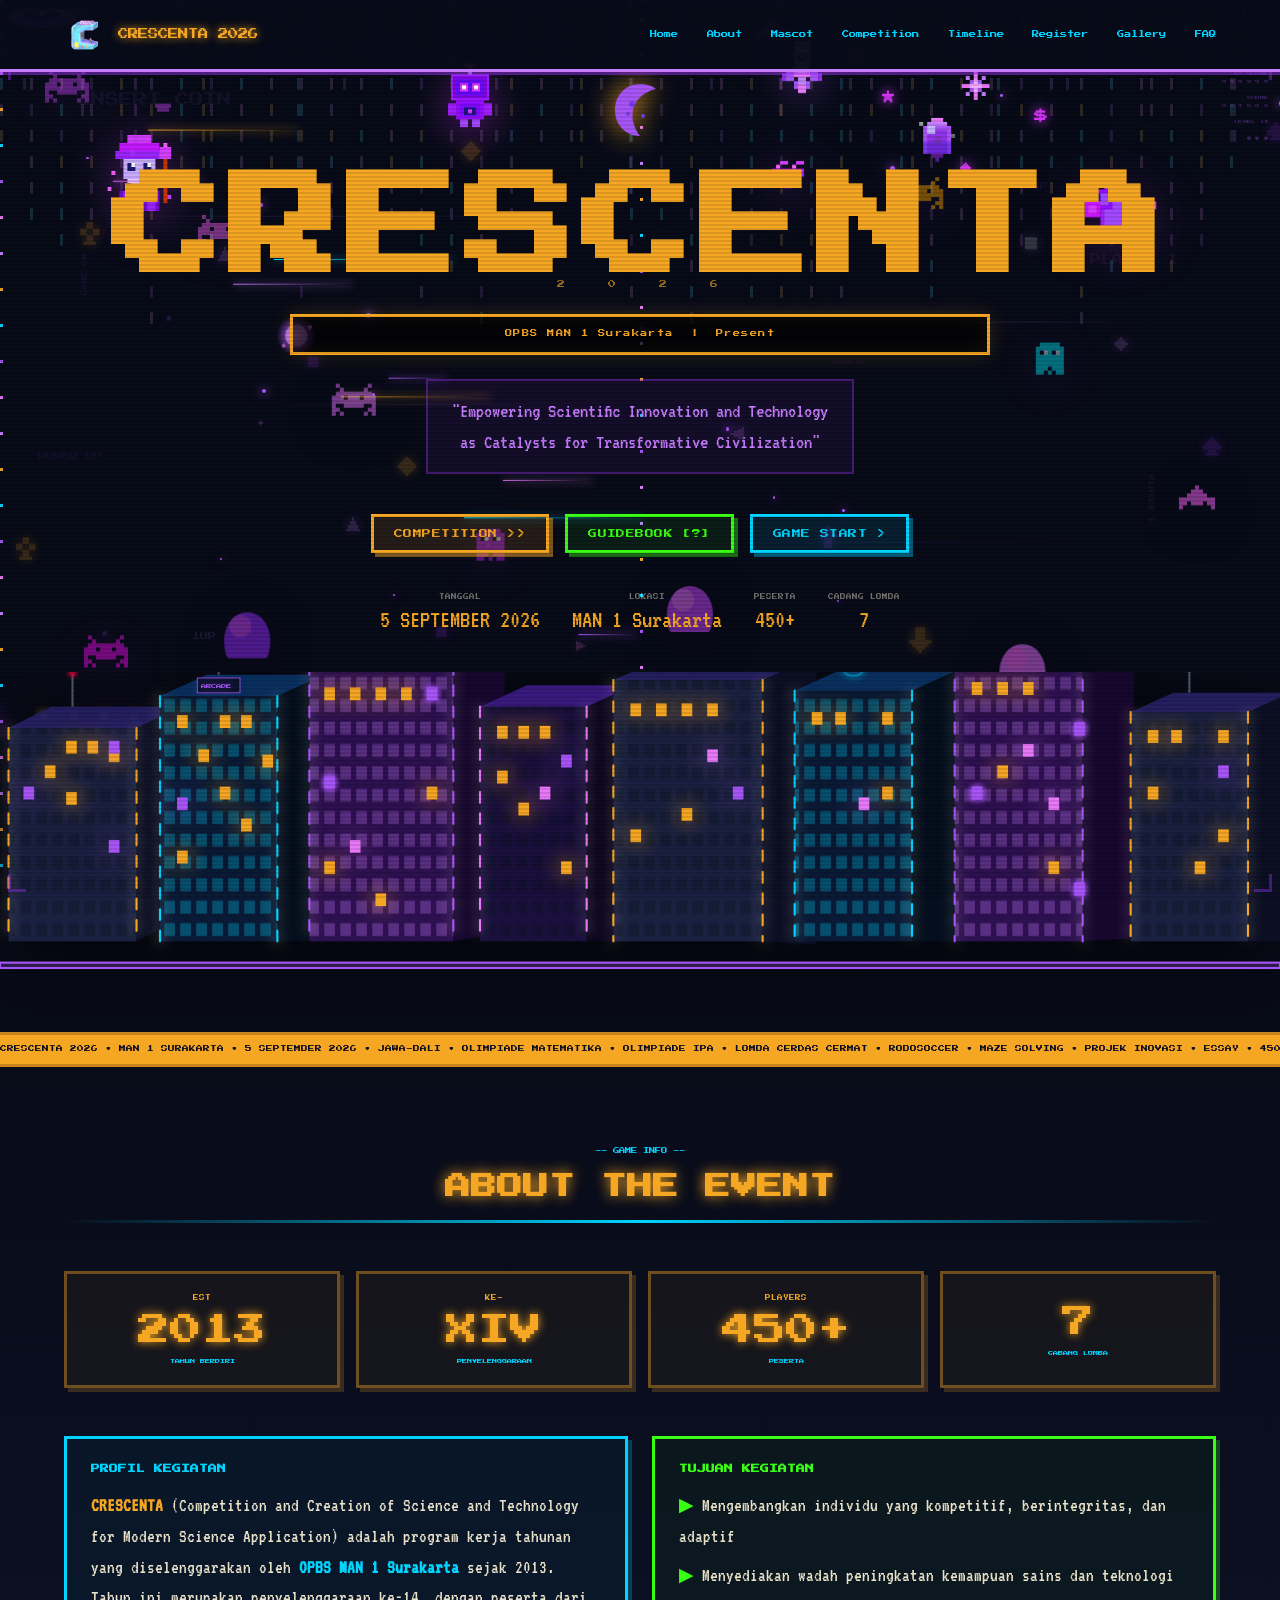
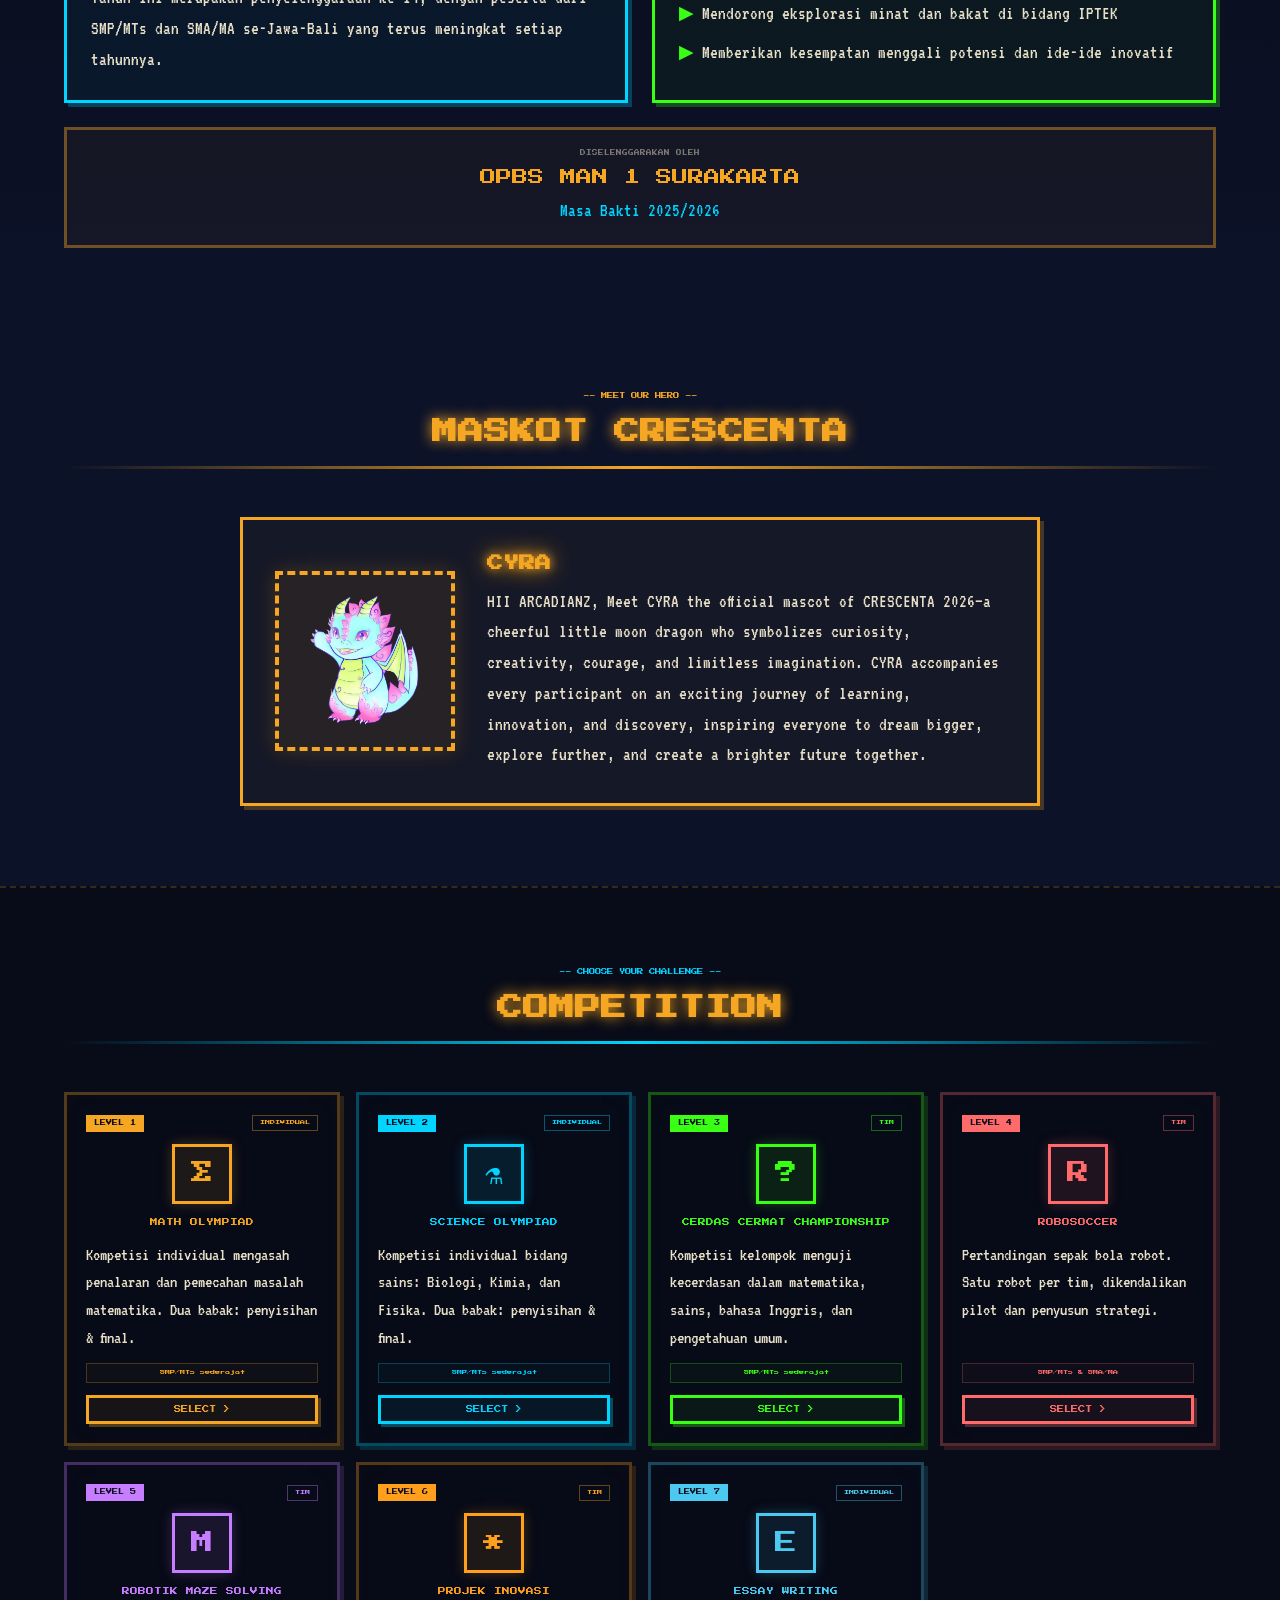
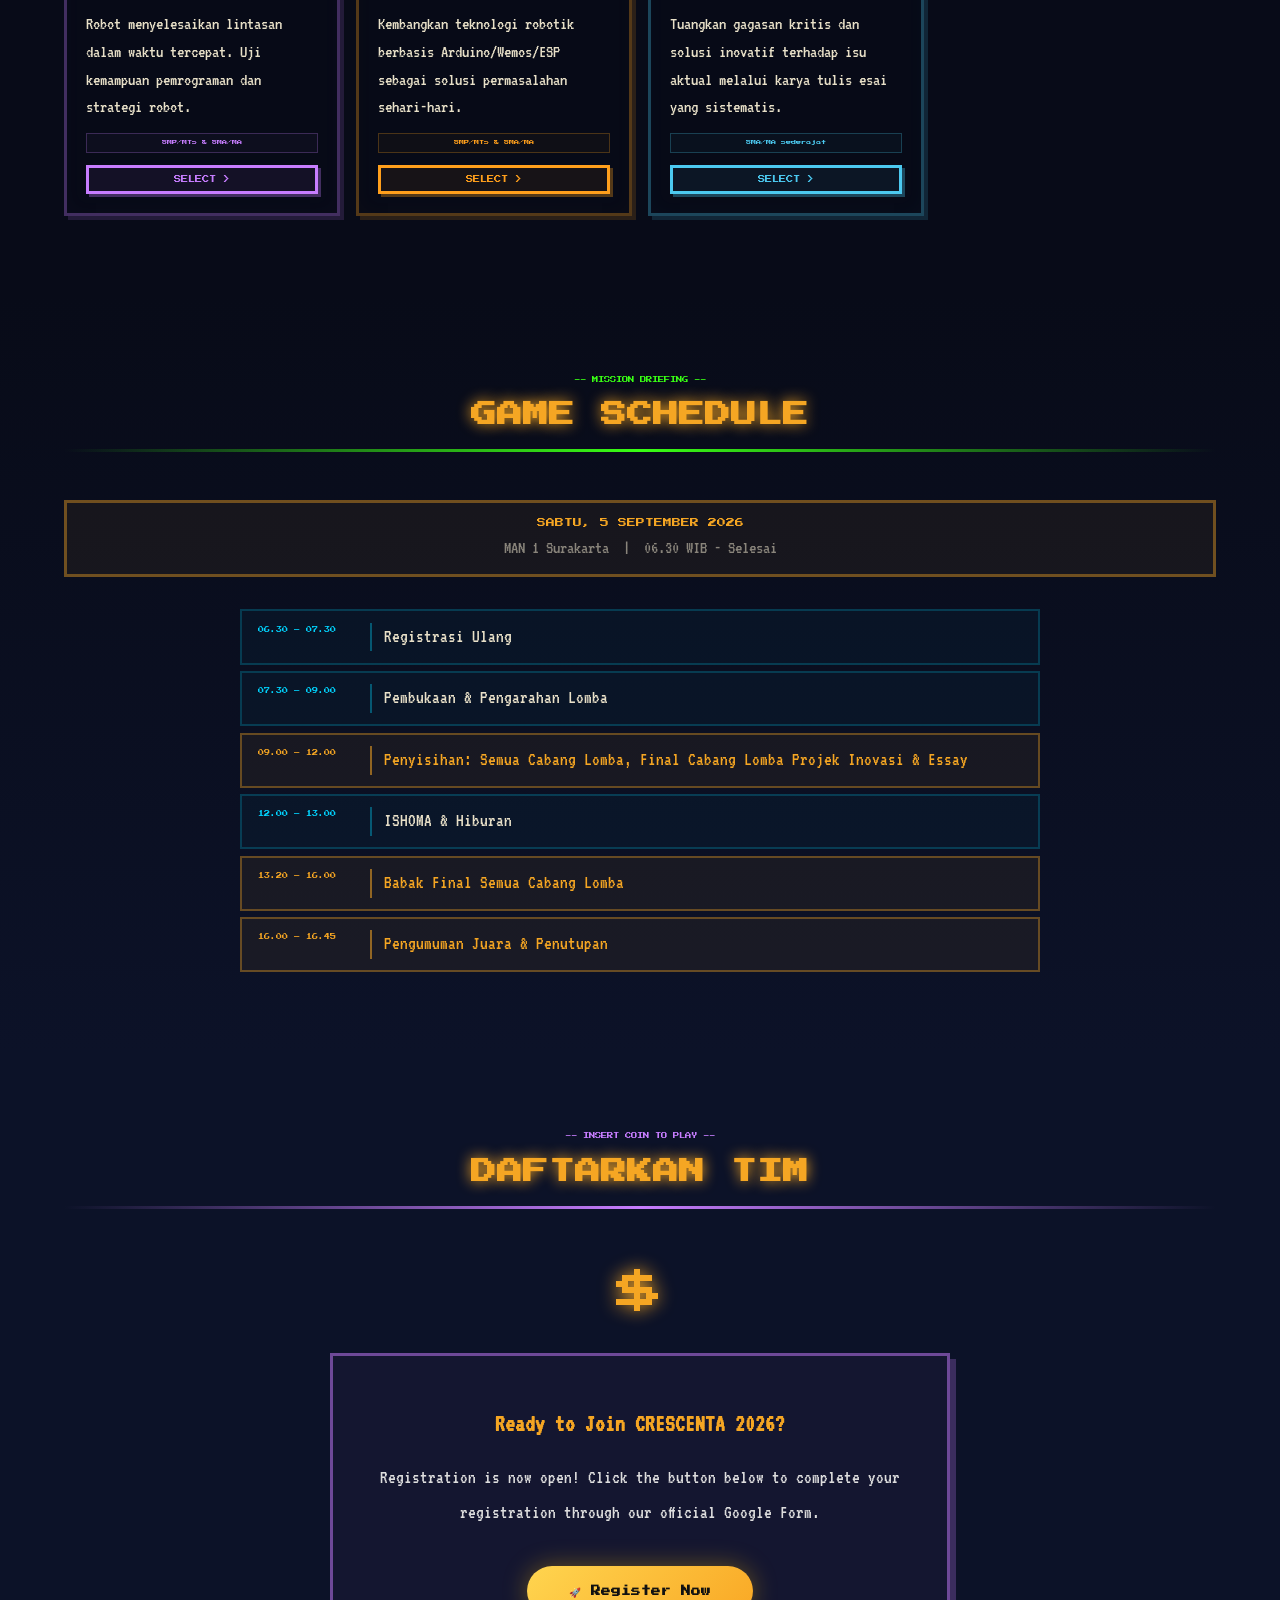
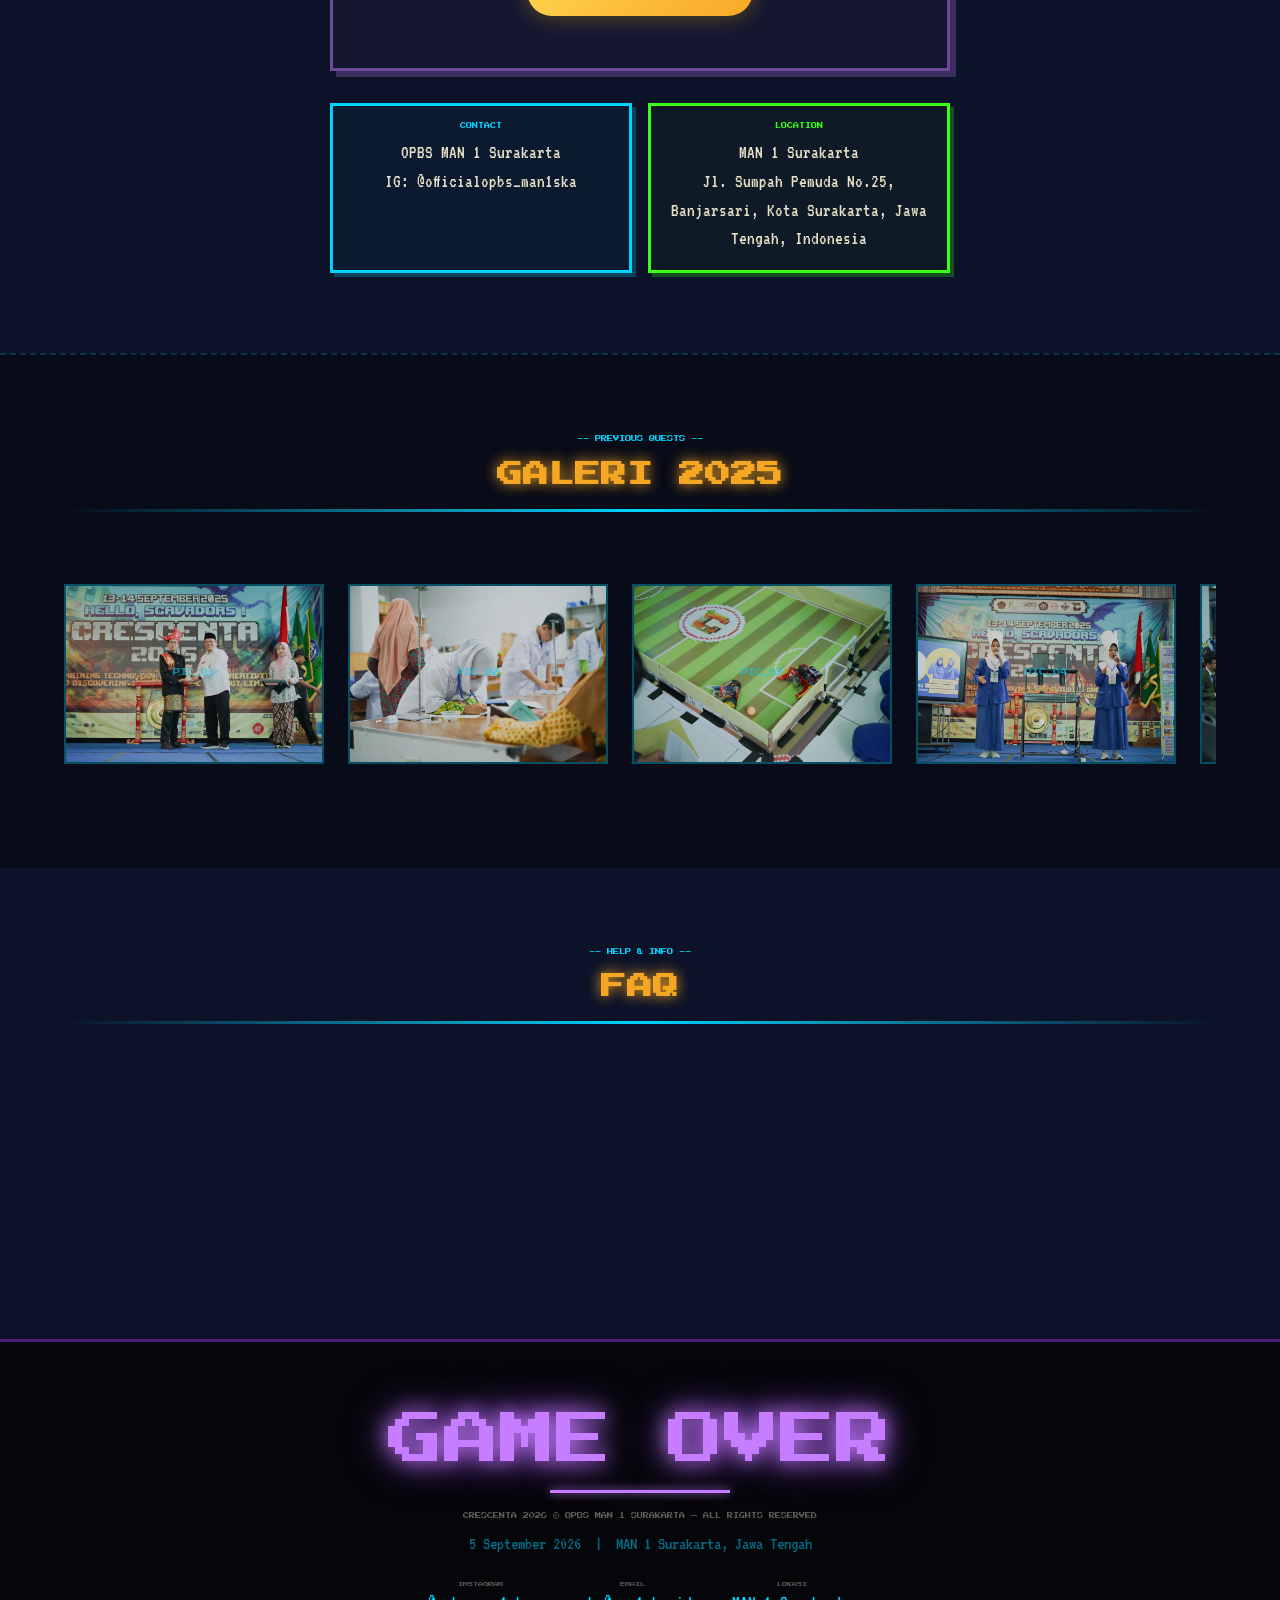
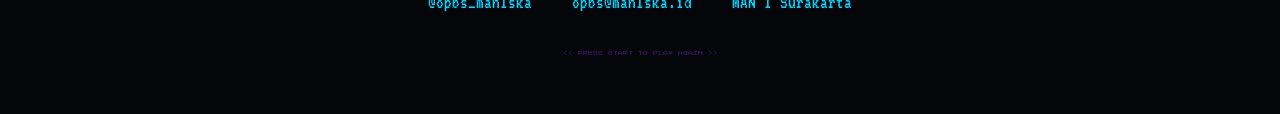
==== index.html @ b2b36652 "Add files via upload" ====
<!DOCTYPE html>
<html lang="id">
<head>
  <meta charset="UTF-8" />
  <meta name="viewport" content="width=device-width, initial-scale=1.0" />
  <title>CRESCENTA 2026</title>
  <link rel="icon" type="image/webp" href="assets/logo.webp">
  <link rel="preconnect" href="https://fonts.googleapis.com" />
  <link rel="preconnect" href="https://fonts.gstatic.com" crossorigin />
  <link href="https://fonts.googleapis.com/css2?family=Press+Start+2P&family=VT323&display=swap" rel="stylesheet" />
  <meta name="description" content="Official Website of CRESCENTA 2026">
  <meta name="keywords" content="CRESCENTA, Competition, Science, Technology">
  <meta property="og:title" content="CRESCENTA 2026">
  <meta property="og:description" content="Empowering Scientific Innovation and Technology">
  <style>
    /* =========== RESET & BASE =========== */
    *, *::before, *::after { box-sizing: border-box; margin: 0; padding: 0; }
    html { scroll-behavior: smooth; }
    body {
      background: #080b18;
      color: #e8e0c8;
      font-family: 'VT323', monospace;
      font-size: 1.2rem;
      line-height: 1.5;
      overflow-x: hidden;
    }
    h1, h2, h3, h4 { font-family: 'Press Start 2P', monospace; line-height: 1.4; }
    a { color: inherit; text-decoration: none; }
    button { cursor: pointer; font-family: inherit; }
    input, select, textarea { font-family: 'VT323', monospace; font-size: 1.1rem; }

    /* =========== COLORS =========== */
    :root {
      --gold: #f5a623;
      --cyan: #00d4ff;
      --green: #39ff14;
      --purple: #c77dff;
      --purple-bright: #a855f7;
      --purple-neon: #9333ea;
      --purple-dark: #581c87;
      --red: #ff6b6b;
      --bg: #080b18;
      --bg2: #0c1228;
      --bg3: #0f1a35;
      --card: #0a1020;
      --text: #e8e0c8;
      --muted: #7a8aaa;
    }

    /* =========== KEYFRAMES =========== */
    @keyframes twinkle {
      0%, 100% { opacity: 1; transform: scale(1); }
      50% { opacity: 0.1; transform: scale(0.6); }
    }
    @keyframes blink {
      0%, 100% { opacity: 1; }
      50% { opacity: 0; }
    }
    @keyframes scroll-left {
      0% { transform: translateX(0); }
      100% { transform: translateX(-50%); }
    }
    @keyframes scroll-gallery {
      0% { transform: translateX(0); }
      100% { transform: translateX(-50%); }
    }
    @keyframes bounce-y {
      0%, 100% { transform: translateY(0); }
      50% { transform: translateY(-10px); }
    }
    @keyframes pulse-glow {
      0%, 100% { text-shadow: 0 0 10px var(--gold), 0 0 25px var(--gold); }
      50% { text-shadow: 0 0 20px var(--gold), 0 0 50px var(--gold), 0 0 80px #f5a62360; }
    }
    @keyframes float-in {
      from { opacity: 0; transform: translateY(24px); }
      to   { opacity: 1; transform: translateY(0); }
    }
    @keyframes gridMove {
      0% { background-position: 0 0; }
      100% { background-position: 0 50px; }
    }
    @keyframes float-icon {
      0%, 100% { transform: translateY(0) rotate(0deg); }
      50% { transform: translateY(-20px) rotate(10deg); }
    }
    /* Pacman Animations */
    @keyframes chomp { 
      0% { border-right-color: transparent; } 
      100% { border-right-color: var(--gold); } 
    }
    @keyframes movePac { 
      0% { left: -30px; } 
      100% { left: 100%; } 
    }
    @keyframes hideDot {
      0%, 15% { opacity: 1; }
      16%, 100% { opacity: 0; }
    }

    /* =========== UTILITY =========== */
    .font-pixel  { font-family: 'Press Start 2P', monospace; }
    .font-retro  { font-family: 'VT323', monospace; }
    .text-gold   { color: var(--gold); }
    .text-cyan   { color: var(--cyan); }
    .text-green  { color: var(--green); }
    .text-purple { color: var(--purple); }
    .text-muted  { color: var(--muted); }

    .glow-gold   { text-shadow: 0 0 10px var(--gold), 0 0 25px var(--gold); }
    .glow-cyan   { text-shadow: 0 0 10px var(--cyan), 0 0 25px var(--cyan); }
    .glow-green  { text-shadow: 0 0 10px var(--green); }
    .glow-pulse  { animation: pulse-glow 2.5s ease-in-out infinite; }
    .blink       { animation: blink 1s step-end infinite; }
    .bounce      { animation: bounce-y 1.6s ease-in-out infinite; }
    .float-in    { animation: float-in 0.7s ease-out forwards; }

    /* Pixel borders */
    .pxb-gold   { border: 3px solid var(--gold); box-shadow: 4px 4px 0 #f5a62340; }
    .pxb-cyan   { border: 3px solid var(--cyan); box-shadow: 4px 4px 0 #00d4ff40; }
    .pxb-green  { border: 3px solid var(--green); box-shadow: 4px 4px 0 #39ff1440; }
    .pxb-purple { border: 3px solid var(--purple); box-shadow: 4px 4px 0 #c77dff40; }

    /* Pixel buttons */
    .px-btn {
      font-family: 'Press Start 2P', monospace; font-size: 0.55rem; padding: 10px 20px;
      border: 3px solid var(--gold); background: rgba(245,166,35,0.12); color: var(--gold);
      box-shadow: 4px 4px 0 rgba(245,166,35,0.5); transition: all 0.08s;
      display: inline-flex; align-items: center; justify-content: center;
      text-transform: uppercase; letter-spacing: 0.05em; text-align: center;
    }
    .px-btn:hover  { background: rgba(245,166,35,0.25); box-shadow: 2px 2px 0 rgba(245,166,35,0.5); transform: translate(2px,2px); }
    .px-btn:active { box-shadow: 0 0 0; transform: translate(4px,4px); }
    .px-btn.cyan   { border-color: var(--cyan); background: rgba(0,212,255,0.1); color: var(--cyan); box-shadow: 4px 4px 0 rgba(0,212,255,0.4); }
    .px-btn.cyan:hover { background: rgba(0,212,255,0.22); box-shadow: 2px 2px 0 rgba(0,212,255,0.4); }
    .px-btn.green  { border-color: var(--green); background: rgba(57,255,20,0.08); color: var(--green); box-shadow: 4px 4px 0 rgba(57,255,20,0.4); }
    .px-btn.green:hover { background: rgba(57,255,20,0.2); box-shadow: 2px 2px 0 rgba(57,255,20,0.4); }

    /* Section title */
    .sec-title { text-align: center; margin-bottom: 3rem; }
    .sec-title .eyebrow { font-family: 'Press Start 2P', monospace; font-size: 0.4rem; color: var(--cyan); margin-bottom: 0.75rem; }
    .sec-title h2 { font-size: clamp(0.9rem, 3vw, 1.6rem); color: var(--gold); text-shadow: 0 0 14px var(--gold); margin-bottom: 1rem; }
    .sec-title .rule { height: 3px; background: linear-gradient(90deg, transparent, var(--cyan), transparent); border: none; }
    .container { max-width: 1200px; margin: 0 auto; padding: 0 1.5rem; }

    /* =========== PRELOADER (PACMAN) =========== */
    #preloader {
      position: fixed; inset: 0; background: #080b18; z-index: 99999;
      display: flex; flex-direction: column; align-items: center; justify-content: center;
      transition: opacity 0.5s ease-out, visibility 0.5s;
    }
    .arcade-loader {
      position: relative; width: 220px; height: 40px; margin-bottom: 1.5rem; overflow: hidden;
    }
    .pacman {
      width: 0; height: 0; border: 20px solid var(--gold); border-right-color: transparent; border-radius: 50%;
      position: absolute; left: 0; top: 0; z-index: 2;
      animation: chomp 0.3s infinite alternate, movePac 2.2s linear infinite;
    }
    .pacman::after {
      content: ""; position: absolute; width: 20px; height: 20px;
      background: #080b18; border-radius: 50%; left: -10px; top: -10px; z-index: -1;
    }
    .dots-wrapper {
      position: absolute; top: 15px; left: 40px; right: 0; display: flex; justify-content: space-around; z-index: 1;
    }
    .pac-dot {
      width: 10px; height: 10px; background: #e8e0c8; border-radius: 50%; box-shadow: 0 0 8px var(--gold);
      animation: hideDot 2.2s linear infinite;
    }
    .pac-dot:nth-child(1) { animation-delay: 0.2s; }
    .pac-dot:nth-child(2) { animation-delay: 0.6s; }
    .pac-dot:nth-child(3) { animation-delay: 1.0s; }
    .pac-dot:nth-child(4) { animation-delay: 1.4s; }
    .loader-text {
      font-family: 'Press Start 2P', monospace; font-size: 0.65rem; color: var(--gold);
      animation: blink 1s infinite; letter-spacing: 2px;
    }

    /* =========== BACKGROUND ENHANCEMENTS =========== */
    #stars-layer { position: fixed; inset: 0; pointer-events: none; z-index: 0; overflow: hidden; }
    .star { position: absolute; image-rendering: pixelated; animation: twinkle var(--dur) var(--del) ease-in-out infinite; }
    
    /* Synthwave Cyber-Grid di background */
    .cyber-grid {
      position: absolute; bottom: 0; left: 0; right: 0; height: 60vh;
      background-image: 
        linear-gradient(transparent 95%, rgba(147, 51, 234, 0.2) 95%),
        linear-gradient(90deg, transparent 95%, rgba(147, 51, 234, 0.2) 95%);
      background-size: 50px 50px;
      transform: perspective(600px) rotateX(75deg);
      transform-origin: bottom center;
      animation: gridMove 3s linear infinite;
    }
    /* Ikon retro melayang (Di-generate via JS) */
    .retro-icon {
      position: absolute; font-family: 'Press Start 2P', monospace;
      color: var(--purple); opacity: 0.2; z-index: 1; text-shadow: 0 0 15px var(--purple);
      animation: float-icon 4s ease-in-out infinite alternate;
    }

    /* =========== NAVBAR =========== */
    #navbar {
      position: fixed; top: 0; left: 0; right: 0; z-index: 100;
      background: rgba(8,11,24,0.96); border-bottom: 3px solid var(--purple); box-shadow: 0 3px 0 rgba(147,51,234,0.5);
    }
    .nav-inner {
      display: flex; align-items: center; justify-content: space-between;
      padding: 0.85rem 1.5rem; max-width: 1200px; margin: 0 auto;
    }
    .nav-logo {
      display: flex; align-items: center; gap: 12px; background: none; border: none; color: var(--gold);
      font-family: 'Press Start 2P', monospace;
    }
    .nav-logo img { height: 42px; transition: transform 0.3s; }
    .nav-logo span { font-size: 0.65rem; text-shadow: 0 0 8px var(--gold); }
    .nav-logo img:hover { transform: scale(1.08); filter: drop-shadow(0 0 12px #f5a623); }
    .nav-links { display: flex; gap: 1.8rem; align-items: center; }
    .nav-links button, .nav-links a {
      font-family: 'Press Start 2P', monospace; font-size: 0.45rem; color: var(--cyan);
      background: none; border: none; transition: color 0.15s; cursor: pointer;
    }
    .nav-links button:hover, .nav-links a:hover { color: var(--purple); text-shadow: 0 0 8px var(--purple); }
    .nav-hamburger {
      display: none; font-family: 'Press Start 2P', monospace; font-size: 0.7rem; color: var(--cyan); background: none; border: none;
    }
    .nav-mobile {
      display: none; flex-direction: column; gap: 0.8rem;
      padding: 0.8rem 1.5rem; border-top: 2px solid rgba(147,51,234,0.3); background: rgba(8,11,24,0.96);
    }
    .nav-mobile button, .nav-mobile a {
      font-family: 'Press Start 2P', monospace; font-size: 0.45rem;
      color: var(--cyan); background: none; border: none; text-align: left; padding: 5px 0;
    }
    .nav-mobile.open { display: flex; }

    @media (max-width: 900px) {
      .nav-links { display: none; }
      .nav-hamburger { display: block; }
    }

    /* =========== HERO =========== */
    #hero {
      min-height: 100vh; display: flex; flex-direction: column; align-items: center;
      justify-content: center; padding-top: 5rem; padding-bottom: 0;
      position: relative; z-index: 1; text-align: center;
    }
    .hero-inner {
      display: flex; flex-direction: column; align-items: center; gap: 1.5rem;
      padding: 0 1rem; width: 100%; max-width: 860px;
    }
    .hero-moon svg { filter: drop-shadow(0 0 14px var(--gold)); }
    .hero-title {
      font-size: clamp(2.8rem, 12vw, 7rem); color: var(--gold);
      letter-spacing: 0.05em; line-height: 1; animation: pulse-glow 2.5s ease-in-out infinite;
    }
    .hero-year { font-family: 'Press Start 2P', monospace; font-size: 0.5rem; color: rgba(245,166,35,0.6); letter-spacing: 0.6em; margin-top: -0.5rem; }
    .hero-bar {
      border: 3px solid var(--gold); background: rgba(0,0,0,0.7);
      box-shadow: inset 0 0 20px rgba(245,166,35,0.08), 0 0 20px rgba(245,166,35,0.18);
      padding: 0.75rem 1.5rem; width: 100%; max-width: 700px;
    }
    .hero-bar p { font-family: 'Press Start 2P', monospace; font-size: 0.45rem; color: var(--gold); letter-spacing: 0.2em; }
    .hero-theme {
      border: 2px solid rgba(147,51,234,0.4); background: rgba(147,51,234,0.08); padding: 0.9rem 1.5rem; max-width: 680px;
    }
    .hero-theme p { font-family: 'VT323', monospace; font-size: 1.3rem; color: var(--purple); line-height: 1.5; }
    .hero-btns { display: flex; gap: 1rem; flex-wrap: wrap; justify-content: center; position: relative; z-index: 10;}
    .hero-stats { display: flex; gap: 2rem; flex-wrap: wrap; justify-content: center; }
    .hero-stat { text-align: center; }
    .hero-stat .stat-lbl { font-family: 'Press Start 2P', monospace; font-size: 0.35rem; color: rgba(232,224,200,0.5); }
    .hero-stat .stat-val { font-family: 'VT323', monospace; font-size: 1.6rem; color: var(--gold); }

    /* ============================================
       ENHANCED 3D CITYSCAPE - RETRO ARCADE STYLE
       ============================================ */
    .cityscape { 
      width: 100%; 
      position: relative; 
      margin-top: 2rem; 
      z-index: 2; 
      overflow: hidden; 
      height: 360px; 
      perspective: 1200px; 
      perspective-origin: 50% 100%;
    }
    .cityscape svg { 
      width: 100%; 
      height: 100%; 
      filter: drop-shadow(0 12px 36px rgba(0,0,0,0.6)); 
    }
    
    /* Enhanced 3D Building Styles with Retro Arcade Colors */
    .cityscape svg .bld-front { fill: #0b2032; }
    .cityscape svg .bld-side { fill: #071425; opacity:0.98; }
    .cityscape svg .bld-top  { fill: #122a46; opacity:0.98; }

    /* Retro Arcade Building Themes */
    .cityscape svg .theme-gold { --b-front:#1a2040; --b-side:#0d1025; --b-top:#252060; }
    .cityscape svg .theme-cyan { --b-front:#0a1a35; --b-side:#050f1e; --b-top:#0a3060; }
    .cityscape svg .theme-green { --b-front:#0b2416; --b-side:#05160a; --b-top:#15421a; }
    .cityscape svg .theme-purple { --b-front:#1a0f3d; --b-side:#0d0720; --b-top:#3a1a80; }
    .cityscape svg .theme-neon-purple { --b-front:#2d1050; --b-side:#180830; --b-top:#4a1a8a; }
    .cityscape svg .theme-retro-pink { --b-front:#2a0a30; --b-side:#150518; --b-top:#4a1560; }

    .cityscape svg .bld-front { fill: var(--b-front, #0b2032); }
    .cityscape svg .bld-side  { fill: var(--b-side, #071425); }
    .cityscape svg .bld-top   { fill: var(--b-top, #122a46); }

    /* Enhanced Windows with Retro Glow */
    .cityscape svg .win { fill: #041018; opacity: 0.28; }
    .cityscape svg .win-luminous { 
      fill: var(--gold); 
      opacity: 0; 
      transition: opacity 0.28s ease; 
      filter: drop-shadow(0 0 10px rgba(245,166,35,0.95)); 
    }
    .cityscape svg .win-luminous.lit { opacity: 1; }
    .cityscape svg .win.cyan { fill: var(--cyan); opacity: 0.28; }
    .cityscape svg .win.purple { fill: var(--purple); opacity: 0.28; }
    .cityscape svg .win.purple-glow { 
      fill: var(--purple-bright); 
      opacity: 0; 
      transition: opacity 0.4s ease; 
      filter: drop-shadow(0 0 14px rgba(168,85,247,0.9)); 
    }
    .cityscape svg .win.purple-glow.lit { opacity: 1; }
    .cityscape svg .win.neon-pink { 
      fill: #e879f9; 
      opacity: 0; 
      transition: opacity 0.5s ease; 
      filter: drop-shadow(0 0 12px rgba(232,121,249,0.8)); 
    }
    .cityscape svg .win.neon-pink.lit { opacity: 1; }

    /* Neon Edge Lights on Buildings */
    .cityscape svg .neon-edge {
      fill: none;
      stroke-width: 2;
      stroke-linecap: round;
      filter: drop-shadow(0 0 6px currentColor);
    }
    .cityscape svg .neon-edge.purple { stroke: var(--purple-bright); }
    .cityscape svg .neon-edge.cyan { stroke: var(--cyan); }
    .cityscape svg .neon-edge.gold { stroke: var(--gold); }
    .cityscape svg .neon-edge.pink { stroke: #e879f9; }

    /* Animated Light Strips */
    .cityscape svg .light-strip {
      opacity: 0.7;
      filter: drop-shadow(0 0 4px currentColor);
    }
    .cityscape svg .light-strip.purple { fill: var(--purple-bright); }
    .cityscape svg .light-strip.cyan { fill: var(--cyan); }
    .cityscape svg .light-strip.gold { fill: var(--gold); }

    @keyframes window-glow {
      0% { opacity: 0.8; }
      50% { opacity: 1; filter: drop-shadow(0 0 12px rgba(245,166,35,0.95)); }
      100% { opacity: 0.9; }
    }

    @keyframes neon-chase {
      0% { stroke-dashoffset: 0; }
      100% { stroke-dashoffset: -40; }
    }

    .cityscape svg .neon-chase {
      animation: neon-chase 2s linear infinite;
      stroke-dasharray: 10 10;
    }

    /* Building Light Classes */
    .light-gold { fill: #f5a623; animation: light-flicker 3s ease-in-out infinite; }
    .light-cyan { fill: #00d4ff; animation: light-pulse 2.8s ease-in-out infinite; }
    .light-green { fill: #39ff14; animation: light-blink 2.4s step-end infinite; }
    .light-purple { fill: #c77dff; animation: light-pulse 3.2s ease-in-out infinite; }
    .light-red { fill: #ff6b6b; animation: light-flicker 2.6s ease-in-out infinite; }

    /* Retro Arcade Sign on Rooftop */
    .cityscape svg .arcade-sign {
      font-family: 'Press Start 2P', monospace;
      font-size: 5px;
      fill: var(--purple-bright);
      filter: drop-shadow(0 0 8px rgba(168,85,247,0.8));
      animation: blink 1.5s step-end infinite;
    }

    /* Antenna & Tower Lights */
    .cityscape svg .tower-light {
      fill: #ff0040;
      filter: drop-shadow(0 0 10px #ff0040);
      animation: blink 1s step-end infinite;
    }

    /* =========== MARQUEE =========== */
    .marquee-bar {
      position: relative; z-index: 3; background: var(--gold);
      border-top: 3px solid #c8831a; border-bottom: 3px solid #c8831a; overflow: hidden; padding: 0.6rem 0;
    }
    .marquee-track { display: flex; width: max-content; animation: scroll-left 28s linear infinite; }
    .marquee-track span {
      font-family: 'Press Start 2P', monospace; font-size: 0.42rem;
      color: #0a0c1e; white-space: nowrap; padding-right: 4rem;
    }

    /* =========== ABOUT SECTION =========== */
    #about { padding: 5rem 0; background: linear-gradient(180deg, var(--bg) 0%, var(--bg2) 100%); position: relative; z-index: 2; }
    .stats-grid { display: grid; grid-template-columns: repeat(2, 1fr); gap: 1rem; margin-bottom: 3rem; }
    @media (min-width: 640px) { .stats-grid { grid-template-columns: repeat(4, 1fr); } }
    .stat-card {
      text-align: center; padding: 1.2rem 0.5rem; border: 3px solid rgba(245,166,35,0.4);
      background: rgba(245,166,35,0.05); box-shadow: 4px 4px 0 rgba(245,166,35,0.2);
    }
    .stat-card .unit { font-family: 'Press Start 2P', monospace; font-size: 0.35rem; color: var(--gold); }
    .stat-card .big { font-family: 'Press Start 2P', monospace; font-size: clamp(1.2rem, 4vw, 2rem); color: var(--gold); text-shadow: 0 0 10px var(--gold); display: block; margin: 0.25rem 0; }
    .stat-card .sublbl { font-family: 'Press Start 2P', monospace; font-size: 0.32rem; color: var(--cyan); }
    .about-grid { display: grid; gap: 1.5rem; }
    @media (min-width: 768px) { .about-grid { grid-template-columns: 1fr 1fr; } }
    .about-card { padding: 1.5rem; }
    .about-card h3 { font-size: 0.55rem; margin-bottom: 1rem; }
    .about-card p, .about-card li { font-family: 'VT323', monospace; font-size: 1.2rem; line-height: 1.6; }
    .about-card ul { list-style: none; display: flex; flex-direction: column; gap: 0.5rem; }
    .about-card li::before { content: "▶ "; color: var(--green); }
    .organizer-bar { margin-top: 1.5rem; padding: 1.2rem; text-align: center; border: 3px solid rgba(245,166,35,0.4); background: rgba(245,166,35,0.04); }
    .organizer-bar .small-lbl { font-family: 'Press Start 2P', monospace; font-size: 0.35rem; color: rgba(232,224,200,0.5); }
    .organizer-bar .org-name { font-family: 'Press Start 2P', monospace; font-size: clamp(0.6rem, 2vw, 1rem); color: var(--gold); margin: 0.5rem 0; }
    .organizer-bar .org-sub { font-family: 'VT323', monospace; font-size: 1.2rem; color: var(--cyan); }

    /* =========== MASCOT SECTION =========== */
    #mascot { padding: 4rem 0 5rem 0; background: var(--bg2); position: relative; z-index: 2; }
    .mascot-box { display: flex; flex-direction: column; align-items: center; gap: 2rem; max-width: 800px; margin: 0 auto; padding: 2rem; text-align: center; }
    @media (min-width: 768px) { .mascot-box { flex-direction: row; text-align: left; } }
    .mascot-img-wrap { flex-shrink: 0; width: 180px; height: 180px; border: 4px dashed var(--gold); background: rgba(245,166,35,0.08); display: flex; align-items: center; justify-content: center; box-shadow: 0 0 20px rgba(245,166,35,0.2); }

    /* =========== LOMBA SECTION =========== */
    #competition { padding: 5rem 0; background: var(--bg); position: relative; z-index: 2; border-top: 2px dashed rgba(245,166,35,0.2); }
    .levels-grid { display: grid; gap: 1rem; grid-template-columns: 1fr; }
    @media (min-width: 500px)  { .levels-grid { grid-template-columns: repeat(2, 1fr); } }
    @media (min-width: 900px)  { .levels-grid { grid-template-columns: repeat(3, 1fr); } }
    @media (min-width: 1100px) { .levels-grid { grid-template-columns: repeat(4, 1fr); } }
    .level-card { padding: 1.2rem; display: flex; flex-direction: column; gap: 0.75rem; background: rgba(8,11,24,0.85); transition: transform 0.15s; position: relative; }
    .level-card:hover { transform: translateY(-4px); }
    .level-head { display: flex; justify-content: space-between; align-items: center; }
    .level-badge { font-family: 'Press Start 2P', monospace; font-size: 0.38rem; padding: 4px 8px; color: #0a0c1e; }
    .level-tag { font-family: 'Press Start 2P', monospace; font-size: 0.32rem; padding: 3px 7px; border: 1px solid; }
    .level-icon { width: 60px; height: 60px; display: flex; align-items: center; justify-content: center; font-family: 'Press Start 2P', monospace; font-size: 1.4rem; margin: 0 auto; border: 3px solid; }
    .level-name { font-family: 'Press Start 2P', monospace; font-size: 0.48rem; text-align: center; line-height: 1.7; }
    .level-desc { font-family: 'VT323', monospace; font-size: 1.15rem; flex: 1; }
    .level-target { font-family: 'Press Start 2P', monospace; font-size: 0.32rem; padding: 5px 8px; text-align: center; border: 1px solid; }
    .level-btn { font-family: 'Press Start 2P', monospace; font-size: 0.45rem; padding: 8px 0; width: 100%; border: 3px solid; background: transparent; transition: all 0.08s; }
    .level-btn:hover { filter: brightness(1.3); transform: translate(2px,2px); }

    /* =========== JADWAL SECTION =========== */
    #timeline { padding: 5rem 0; background: linear-gradient(180deg, var(--bg) 0%, var(--bg2) 100%); position: relative; z-index: 2; }
    .day-header { border: 3px solid rgba(245,166,35,0.4); background: rgba(245,166,35,0.06); padding: 0.8rem; text-align: center; margin-bottom: 2rem; }
    .day-header .dh-title { font-family: 'Press Start 2P', monospace; font-size: 0.55rem; color: var(--gold); }
    .day-header .dh-sub { font-family: 'VT323', monospace; font-size: 1.15rem; color: rgba(232,224,200,0.55); margin-top: 0.3rem; }
    .sched-list { display: flex; flex-direction: column; gap: 0.4rem; max-width: 800px; margin: 0 auto; }
    .sched-item { display: flex; gap: 0.75rem; padding: 0.7rem 1rem; align-items: flex-start; border: 2px solid; }
    .sched-item.normal { border-color: rgba(0,212,255,0.2); background: rgba(0,212,255,0.03); }
    .sched-item.highlight { border-color: rgba(245,166,35,0.35); background: rgba(245,166,35,0.06); }
    .sched-time { font-family: 'Press Start 2P', monospace; font-size: 0.38rem; min-width: 100px; padding-top: 3px; flex-shrink: 0; }
    .sched-item.normal .sched-time { color: var(--cyan); }
    .sched-item.highlight .sched-time { color: var(--gold); }
    .sched-divider { width: 2px; align-self: stretch; flex-shrink: 0; }
    .sched-item.normal .sched-divider { background: rgba(0,212,255,0.35); }
    .sched-item.highlight .sched-divider { background: rgba(245,166,35,0.55); }
    .sched-event { font-family: 'VT323', monospace; font-size: 1.2rem; }
    .sched-item.normal .sched-event { color: #e8e0c8; }
    .sched-item.highlight .sched-event { color: var(--gold); }

    /* =========== REGISTRATION SECTION =========== */
    #register { padding: 5rem 0; background: var(--bg2); position: relative; z-index: 2; }
    .reg-coin { text-align: center; margin-bottom: 1.5rem; font-family: 'Press Start 2P', monospace; font-size: 3rem; color: var(--gold); text-shadow: 0 0 18px var(--gold); animation: bounce-y 1.6s ease-in-out infinite; }
    .reg-card { max-width: 620px; margin: 0 auto; padding: 2rem; border: 3px solid rgba(199,125,255,0.5); background: rgba(199,125,255,0.04); box-shadow: 6px 6px 0 rgba(199,125,255,0.25); }
    .register-container { text-align: center; padding: 20px 0; }
    .register-title { font-size: 1.5rem; color: var(--gold); margin-bottom: 20px; font-family: 'VT323', monospace; }
    .register-description { color: #ddd; line-height: 1.8; margin-bottom: 35px; }
    .register-btn { display: inline-flex; align-items: center; justify-content: center; gap: 10px; padding: 18px 42px; background: linear-gradient(135deg, #FFD54F, #F9A825); color: #111; font-weight: bold; border-radius: 99px; text-decoration: none; transition: .35s; box-shadow: 0 0 25px rgba(255,193,7,.35); font-size: 1.1rem; font-family: 'Press Start 2P', monospace; font-size: 0.6rem; }
    .register-btn:hover { transform: translateY(-5px) scale(1.04); box-shadow: 0 0 40px rgba(255,193,7,.6); }
    .contact-row { display: grid; gap: 1rem; max-width: 620px; margin: 2rem auto 0; }
    @media (min-width: 480px) { .contact-row { grid-template-columns: 1fr 1fr; } }
    .contact-card { padding: 1rem; text-align: center; }
    .contact-card .cc-label { font-family: 'Press Start 2P', monospace; font-size: 0.38rem; margin-bottom: 0.5rem; }
    .contact-card p { font-family: 'VT323', monospace; font-size: 1.2rem; }

    /* =========== GALLERY SECTION =========== */
    #gallery { padding: 5rem 0; background: var(--bg); position: relative; z-index: 2; border-top: 2px dashed rgba(0,212,255,0.2);}
    .gallery-wrapper { overflow: hidden; width: 100%; position: relative; padding: 1.5rem 0; }
    .gallery-track { display: flex; gap: 1.5rem; width: max-content; animation: scroll-gallery 25s linear infinite; }
    .gallery-track:hover { animation-play-state: paused; }
    .gallery-item { width: 260px; height: 180px; flex-shrink: 0; background: rgba(0,212,255,0.05); border: 2px solid rgba(0,212,255,0.3); display: flex; align-items: center; justify-content: center; cursor: pointer; position: relative; overflow: hidden; transition: all 0.3s; }
    @media (max-width: 600px) { .gallery-item { width: 220px; height: 150px; } }
    .gallery-item:hover { transform: scale(1.05); border-color: var(--cyan); box-shadow: 6px 6px 0 rgba(0,212,255,0.4); background: rgba(0,212,255,0.15); z-index: 10; }
    .gal-placeholder { font-family: 'Press Start 2P', monospace; font-size: 0.45rem; color: var(--cyan); opacity: 0.6; transition: opacity 0.3s; z-index: 2; }
    .gallery-item img { width: 100%; height: 100%; object-fit: cover; position: absolute; opacity: 0.8; transition: 0.3s; z-index: 1; }
    .gallery-item:hover img { opacity: 1; transform: scale(1.1); }
    .gallery-item:hover .gal-placeholder { opacity: 1; text-shadow: 0 0 10px var(--cyan); }
    
    #gallery-modal { display: none; position: fixed; inset: 0; background: rgba(0,0,0,0.85); z-index: 10000; align-items: center; justify-content: center; padding: 1.5rem; backdrop-filter: blur(5px); }
    #gallery-modal.active { display: flex; }
    .modal-content { background: var(--bg2); border: 4px solid var(--cyan); padding: 1.5rem; max-width: 600px; width: 100%; box-shadow: 8px 8px 0 rgba(0,212,255,0.3); text-align: center; position: relative; }
    .modal-close { position: absolute; top: -15px; right: -15px; background: var(--red); color: #fff; border: 3px solid #fff; font-family: 'Press Start 2P', monospace; font-size: 0.6rem; width: 35px; height: 35px; cursor: pointer; display: flex; align-items: center; justify-content: center; transition: all 0.2s; }
    .modal-close:hover { background: #ff4444; transform: scale(1.1); }
    .modal-img-container { width: 100%; height: 250px; background: #080b18; margin-bottom: 1.5rem; display: flex; align-items: center; justify-content: center; border: 2px dashed var(--cyan); color: var(--cyan); font-family: 'Press Start 2P', monospace; font-size: 0.6rem; position: relative; overflow: hidden; }
    .modal-caption { font-family: 'VT323', monospace; font-size: 1.4rem; color: var(--gold); line-height: 1.5; }

    /* =========== FAQ SECTION =========== */
    #faq { padding: 5rem 0; background: var(--bg2); position: relative; z-index: 2; }
    .faq-list { max-width: 760px; margin: 0 auto; display: flex; flex-direction: column; gap: 0.6rem; }
    .faq-item { border: 2px solid rgba(0,212,255,0.25); background: rgba(0,212,255,0.03); overflow: hidden; }
    .faq-q { width: 100%; padding: 1rem 1.2rem; display: flex; justify-content: space-between; align-items: center; background: none; border: none; color: var(--cyan); font-family: 'VT323', monospace; font-size: 1.25rem; text-align: left; gap: 1rem; }
    .faq-q:hover { background: rgba(0,212,255,0.06); }
    .faq-q .faq-arrow { font-family: 'Press Start 2P', monospace; font-size: 0.6rem; flex-shrink: 0; transition: transform 0.2s; }
    .faq-item.open .faq-arrow { transform: rotate(90deg); }
    .faq-a { display: none; padding: 0 1.2rem 1rem; font-family: 'VT323', monospace; font-size: 1.15rem; color: #e8e0c8; line-height: 1.6; border-top: 1px solid rgba(0,212,255,0.15); }
    .faq-item.open .faq-a { display: block; }

    /* =========== FOOTER =========== */
    #footer { padding: 3.5rem 1rem; background: #040609; border-top: 3px solid rgba(147,51,234,0.5); text-align: center; position: relative; z-index: 2; }
    .footer-gameover { font-family: 'Press Start 2P', monospace; font-size: clamp(1.5rem, 6vw, 3.5rem); color: var(--purple); text-shadow: 0 0 20px var(--purple), 0 0 40px var(--purple-bright); animation: blink 1s step-end infinite; margin-bottom: 0.5rem; }
    .footer-rule { width: 180px; height: 3px; background: var(--purple); margin: 0 auto 1.2rem; box-shadow: 0 0 10px var(--purple); }
    .footer-copy { font-family: 'Press Start 2P', monospace; font-size: 0.38rem; color: rgba(232,224,200,0.4); margin-bottom: 0.5rem; }
    .footer-sub { font-family: 'VT323', monospace; font-size: 1.15rem; color: rgba(0,212,255,0.5); margin-bottom: 1.5rem; }
    .footer-contacts { display: flex; gap: 2.5rem; justify-content: center; flex-wrap: wrap; }
    .footer-contact-item .fc-label { font-family: 'Press Start 2P', monospace; font-size: 0.33rem; color: rgba(232,224,200,0.35); }
    .footer-contact-item .fc-val { font-family: 'VT323', monospace; font-size: 1.2rem; color: var(--cyan); }
    .footer-press { font-family: 'Press Start 2P', monospace; font-size: 0.32rem; color: rgba(147,51,234,0.3); margin-top: 2rem; }

    /* =========== SCROLL TO TOP =========== */
    #scroll-top {
      position: fixed; bottom: 1.5rem; right: 1.5rem; z-index: 90; font-family: 'Press Start 2P', monospace; font-size: 0.45rem; padding: 8px 12px;
      border: 2px solid var(--purple); background: rgba(8,11,24,0.9); color: var(--purple); opacity: 0; pointer-events: none; transition: opacity 0.3s;
    }
    #scroll-top.show { opacity: 1; pointer-events: all; }
    @media (max-width: 600px) { .sched-time { min-width: 80px; font-size: 0.32rem; } }

    /* =========== EXTRA ARCADE BACKGROUND =========== */

    /* CRT Scanlines overlay */
    .crt-overlay {
      position: fixed; inset: 0; z-index: 2; pointer-events: none;
      background: repeating-linear-gradient(
        0deg,
        transparent 0px, transparent 2px,
        rgba(0,0,0,0.10) 2px, rgba(0,0,0,0.10) 4px
      );
    }

    /* Sweep scan line */
    @keyframes sweep {
      0%   { top: -3%; opacity: 0; }
      5%   { opacity: 1; }
      95%  { opacity: 1; }
      100% { top: 103%; opacity: 0; }
    }
    .sweep-line {
      position: fixed; left: 0; right: 0; height: 2px; z-index: 3; pointer-events: none;
      background: linear-gradient(90deg, transparent 0%, rgba(168,85,247,0.1) 20%, rgba(168,85,247,0.4) 50%, rgba(168,85,247,0.1) 80%, transparent 100%);
      box-shadow: 0 0 8px rgba(168,85,247,0.3);
      animation: sweep 8s linear infinite;
    }

    /* Pixel Rain */
    @keyframes pixel-fall {
      0%   { transform: translateY(-120px); opacity: 0.18; }
      100% { transform: translateY(110vh);  opacity: 0.05; }
    }
    .pixel-col {
      position: absolute; top: 0; display: flex; flex-direction: column;
      gap: 14px; animation: pixel-fall linear infinite; pointer-events: none;
    }
    .pixel-cell {
      width: 3px; height: 12px; border-radius: 1px; opacity: 0.18 !important;
      filter: blur(0.6px) saturate(0.6); box-shadow: 0 2px 6px rgba(0,0,0,0.35); mix-blend-mode: multiply; transition: opacity 0.35s;
    }

    /* Neon Horizontal Streaks */
    @keyframes neon-streak {
      0%   { opacity: 0; transform: scaleX(0) translateX(-50%); }
      10%  { opacity: 1; transform: scaleX(1) translateX(0); }
      80%  { opacity: 0.6; }
      100% { opacity: 0; transform: scaleX(1.5) translateX(10%); }
    }
    .neon-streak {
      position: absolute; height: 1px; pointer-events: none;
      animation: neon-streak linear infinite;
      transform-origin: left center;
    }

    /* Space Invader Sprites */
    @keyframes invader-float {
      0%   { transform: translateY(0px) scaleX(1); }
      25%  { transform: translateY(-12px) scaleX(1); }
      50%  { transform: translateY(-8px) scaleX(-1); }
      75%  { transform: translateY(-18px) scaleX(-1); }
      100% { transform: translateY(0px) scaleX(1); }
    }
    .invader-sprite {
      position: absolute; z-index: 1; pointer-events: none;
      opacity: 0.45 !important; image-rendering: pixelated; mix-blend-mode: screen;
      animation: invader-float 5s ease-in-out infinite; filter: drop-shadow(0 8px 18px rgba(168,85,247,0.2)) saturate(1.6);
    }

    /* Ghost Sprite */
    @keyframes ghost-float {
      0%,100% { transform: translateY(0); }
      50%      { transform: translateY(-14px); }
    }
    .ghost-sprite {
      position: absolute; z-index: 1; pointer-events: none; opacity: 0.5 !important;
      animation: ghost-float 3.5s ease-in-out infinite; filter: drop-shadow(0 10px 24px rgba(0,0,0,0.45)) saturate(1.6);
      mix-blend-mode: screen;
    }

    /* Emphasize arcade characters */
    .bg-arcade .hero-sprite, .bg-arcade .robot-sprite, .bg-arcade .ufo-sprite, .bg-arcade .cabinet-sprite, .bg-arcade .coin-sprite {
      opacity: 0.95 !important; pointer-events: none; mix-blend-mode: screen;
      filter: drop-shadow(0 12px 36px rgba(0,0,0,0.5)) saturate(1.9) contrast(1.05) !important;
      transform: translateZ(0); transition: opacity 0.25s ease;
    }
    .bg-arcade .hero-sprite { filter: drop-shadow(0 12px 36px rgba(168,85,247,0.35)) saturate(2.2) !important; }
    .bg-arcade .robot-sprite { filter: drop-shadow(0 12px 36px rgba(199,125,255,0.22)) saturate(1.9) !important; }
    .bg-arcade .ufo-sprite { opacity: 0.9 !important; filter: drop-shadow(0 8px 22px rgba(168,85,247,0.25)) saturate(1.8) !important; }
    .bg-arcade .cabinet-sprite { opacity: 0.85 !important; filter: drop-shadow(0 8px 22px rgba(147,51,234,0.3)) saturate(1.6) !important; }
    .bg-arcade .coin-sprite { opacity: 0.95 !important; color: var(--purple-bright) !important; text-shadow: 0 0 12px rgba(168,85,247,0.92) !important; font-weight:700; }
    .bg-arcade .pacman { filter: drop-shadow(0 4px 14px rgba(168,85,247,0.45)) saturate(1.8) !important; }

    /* Ambient Retro Scoreboard */
    .retro-scoreboard {
      position: fixed; top: 70px; right: 12px; z-index: 4; pointer-events: none;
      font-family: 'Press Start 2P', monospace; font-size: 0.28rem;
      color: rgba(168,85,247,0.3); line-height: 1.8; text-align: right;
      letter-spacing: 0.05em;
    }

    /* Pixel corner brackets */
    .px-corner {
      position: fixed; width: 18px; height: 18px; z-index: 4; pointer-events: none;
      border-color: rgba(147,51,234,0.4); border-style: solid;
    }
    .px-corner.tl { top: 62px; left: 8px; border-width: 3px 0 0 3px; }
    .px-corner.tr { top: 62px; right: 8px; border-width: 3px 3px 0 0; }
    .px-corner.bl { bottom: 8px; left: 8px; border-width: 0 0 3px 3px; }
    .px-corner.br { bottom: 8px; right: 8px; border-width: 0 3px 3px 0; }

    /* Ambient "INSERT COIN" floating text */
    @keyframes coin-pulse {
      0%,100% { opacity:0.06; transform: scale(1); }
      50%      { opacity:0.13; transform: scale(1.04); }
    }
    .ambient-text {
      position: fixed; pointer-events: none; z-index: 1;
      font-family: 'Press Start 2P', monospace; white-space: nowrap;
      animation: coin-pulse 4s ease-in-out infinite;
    }

    /* Glitch Flicker on stars bg */
    @keyframes bg-glitch {
      0%,98%,100% { opacity: 1; }
      99%          { opacity: 0.5; transform: translateX(2px); }
    }
    #stars-layer { animation: bg-glitch 7s infinite; }

    /* ============================================
       PURPLE RETRO ARCADE CHARACTERS
       ============================================ */

    /* Purple Wizard Character */
    @keyframes wizard-float {
      0%, 100% { transform: translateY(0) rotate(-2deg); }
      25% { transform: translateY(-15px) rotate(2deg); }
      50% { transform: translateY(-8px) rotate(-1deg); }
      75% { transform: translateY(-20px) rotate(3deg); }
    }
    @keyframes magic-sparkle {
      0%, 100% { opacity: 0.6; transform: scale(1); }
      50% { opacity: 1; transform: scale(1.3); }
    }
    .wizard-char {
      position: absolute;
      z-index: 1;
      pointer-events: none;
      animation: wizard-float 5s ease-in-out infinite;
      filter: drop-shadow(0 8px 24px rgba(168,85,247,0.4)) saturate(1.8);
    }
    .wizard-char .sparkle {
      animation: magic-sparkle 1.5s ease-in-out infinite;
    }

    /* Purple Dragon Character */
    @keyframes dragon-hover {
      0%, 100% { transform: translateY(0) scaleX(1); }
      25% { transform: translateY(-12px) scaleX(1); }
      50% { transform: translateY(-5px) scaleX(-1); }
      75% { transform: translateY(-18px) scaleX(-1); }
    }
    @keyframes dragon-breathe {
      0%, 100% { opacity: 0; }
      50% { opacity: 0.8; }
    }
    .dragon-char {
      position: absolute;
      z-index: 1;
      pointer-events: none;
      animation: dragon-hover 6s ease-in-out infinite;
      filter: drop-shadow(0 10px 28px rgba(168,85,247,0.35)) saturate(1.9);
    }
    .dragon-char .fire-breath {
      animation: dragon-breathe 2s ease-in-out infinite;
    }

    /* Purple Arcade Bot */
    @keyframes bot-walk {
      0%, 100% { transform: translateY(0) rotate(0deg); }
      25% { transform: translateY(-6px) rotate(-3deg); }
      50% { transform: translateY(0) rotate(0deg); }
      75% { transform: translateY(-6px) rotate(3deg); }
    }
    @keyframes bot-eye-glow {
      0%, 100% { fill: #a855f7; }
      50% { fill: #e879f9; }
    }
    .arcade-bot {
      position: absolute;
      z-index: 1;
      pointer-events: none;
      animation: bot-walk 3s ease-in-out infinite;
      filter: drop-shadow(0 8px 20px rgba(168,85,247,0.4)) saturate(2);
    }
    .arcade-bot .bot-eye {
      animation: bot-eye-glow 2s ease-in-out infinite;
    }

    /* Purple Crystal/Floating Gem */
    @keyframes crystal-spin {
      0% { transform: rotateY(0deg) translateY(0); }
      25% { transform: rotateY(90deg) translateY(-10px); }
      50% { transform: rotateY(180deg) translateY(0); }
      75% { transform: rotateY(270deg) translateY(-10px); }
      100% { transform: rotateY(360deg) translateY(0); }
    }
    @keyframes crystal-glow {
      0%, 100% { filter: drop-shadow(0 0 15px rgba(168,85,247,0.6)); }
      50% { filter: drop-shadow(0 0 30px rgba(168,85,247,0.9)) drop-shadow(0 0 60px rgba(232,121,249,0.4)); }
    }
    .crystal-char {
      position: absolute;
      z-index: 1;
      pointer-events: none;
      animation: crystal-spin 8s linear infinite, crystal-glow 3s ease-in-out infinite;
      transform-style: preserve-3d;
    }

    /* Purple Energy Orb */
    @keyframes orb-pulse {
      0%, 100% { transform: scale(1); opacity: 0.7; }
      50% { transform: scale(1.2); opacity: 1; }
    }
    @keyframes orb-float {
      0%, 100% { transform: translateY(0); }
      50% { transform: translateY(-25px); }
    }
    .energy-orb {
      position: absolute;
      z-index: 1;
      pointer-events: none;
      animation: orb-float 4s ease-in-out infinite;
    }
    .energy-orb .orb-core {
      animation: orb-pulse 2s ease-in-out infinite;
    }

    /* Pixel Rocket Ship - Purple */
    @keyframes rocket-fly {
      0% { transform: translate(0, 0) rotate(15deg); }
      25% { transform: translate(30px, -40px) rotate(10deg); }
      50% { transform: translate(60px, -20px) rotate(20deg); }
      75% { transform: translate(30px, -50px) rotate(5deg); }
      100% { transform: translate(0, 0) rotate(15deg); }
    }
    @keyframes rocket-flame {
      0%, 100% { opacity: 0.8; transform: scaleY(1); }
      50% { opacity: 1; transform: scaleY(1.3); }
    }
    .rocket-char {
      position: absolute;
      z-index: 1;
      pointer-events: none;
      animation: rocket-fly 7s ease-in-out infinite;
      filter: drop-shadow(0 6px 18px rgba(168,85,247,0.4));
    }
    .rocket-char .rocket-flame {
      animation: rocket-flame 0.3s ease-in-out infinite;
    }

    /* Retro Purple Grid Floor */
    .purple-grid-floor {
      position: absolute;
      bottom: 0;
      left: 0;
      right: 0;
      height: 40%;
      background: 
        linear-gradient(to bottom, transparent 0%, rgba(88, 28, 135, 0.15) 100%),
        linear-gradient(90deg, rgba(147, 51, 234, 0.15) 1px, transparent 1px),
        linear-gradient(rgba(147, 51, 234, 0.15) 1px, transparent 1px);
      background-size: 100% 100%, 40px 40px, 40px 40px;
      transform: perspective(600px) rotateX(75deg);
      transform-origin: bottom center;
      animation: gridMove 3s linear infinite;
      z-index: 0;
    }

    /* Floating purple particles */
    @keyframes particle-float {
      0%, 100% { transform: translate(0, 0); opacity: 0.3; }
      25% { transform: translate(10px, -20px); opacity: 0.7; }
      50% { transform: translate(-5px, -40px); opacity: 0.5; }
      75% { transform: translate(15px, -25px); opacity: 0.8; }
    }
    .purple-particle {
      position: absolute;
      width: 4px;
      height: 4px;
      background: var(--purple-bright);
      border-radius: 50%;
      box-shadow: 0 0 8px var(--purple-bright), 0 0 16px var(--purple);
      pointer-events: none;
      animation: particle-float linear infinite;
    }

    /* Enhanced 3D Building Glow Effect */
    @keyframes building-pulse {
      0%, 100% { filter: drop-shadow(0 0 5px rgba(147, 51, 234, 0.3)); }
      50% { filter: drop-shadow(0 0 15px rgba(147, 51, 234, 0.6)) drop-shadow(0 0 30px rgba(168, 85, 247, 0.3)); }
    }
    .cityscape svg .building-3d {
      animation: building-pulse 4s ease-in-out infinite;
    }
    .cityscape svg .building-3d:nth-child(2n) {
      animation-delay: 1s;
    }
    .cityscape svg .building-3d:nth-child(3n) {
      animation-delay: 2s;
    }

    /* Neon vertical light strips on buildings */
    @keyframes light-chase-up {
      0% { stop-opacity: 0.2; }
      50% { stop-opacity: 1; }
      100% { stop-opacity: 0.2; }
    }
    .cityscape svg .neon-vertical {
      filter: drop-shadow(0 0 6px currentColor);
    }

    /* Retro sun/moon in background */
    @keyframes retro-sun-pulse {
      0%, 100% { 
        transform: scale(1); 
        filter: drop-shadow(0 0 30px rgba(168, 85, 247, 0.4));
      }
      50% { 
        transform: scale(1.05); 
        filter: drop-shadow(0 0 50px rgba(168, 85, 247, 0.7)) drop-shadow(0 0 80px rgba(232, 121, 249, 0.3));
      }
    }
    .retro-sun {
      animation: retro-sun-pulse 4s ease-in-out infinite;
    }

    /* Holographic billboard effect */
    @keyframes hologram-flicker {
      0%, 95%, 100% { opacity: 0.8; }
      96% { opacity: 0.4; }
      97% { opacity: 0.9; }
      98% { opacity: 0.3; }
    }
    .hologram-billboard {
      animation: hologram-flicker 5s step-end infinite;
    }

  </style>
</head>
<body>

<!-- CRT & AMBIENT OVERLAYS -->
<div class="crt-overlay"></div>
<div class="sweep-line"></div>

<!-- PIXEL CORNER BRACKETS -->
<div class="px-corner tl"></div>
<div class="px-corner tr"></div>
<div class="px-corner bl"></div>
<div class="px-corner br"></div>

<!-- AMBIENT RETRO SCOREBOARD -->
<div class="retro-scoreboard">
  HI-SCORE<br>9 9 9 9 9 9<br><br>SCORE<br>0 0 4 5 0 0<br><br>LEVEL 14<br><br>&#9829; &#9829; &#9829;
</div>

<!-- STARS & CYBER-GRID LAYER -->
<div id="stars-layer">
  <!-- Purple synthwave grid -->
  <div class="cyber-grid"></div>

  <!-- Ambient arcade background -->
  <div class="bg-arcade" aria-hidden="true" style="position:absolute;inset:0;pointer-events:none;z-index:0;">

    <!-- Moving Pac-Man with dots -->
    <div class="bg-pac-row" style="position:absolute;left:0;right:0;bottom:18vh;height:40px;overflow:hidden;">
      <div class="pacman" style="top:6px; left:-40px; animation: chomp 0.28s infinite alternate, movePac 10s linear infinite;"></div>
      <div class="dots-wrapper" style="position:absolute;top:14px;left:40px;right:0;display:flex;gap:22px;align-items:center;justify-content:flex-start;">
        <div class="pac-dot" style="width:8px;height:8px;animation: hideDot 10s linear infinite; animation-delay:0.4s;"></div>
        <div class="pac-dot" style="width:8px;height:8px;animation: hideDot 10s linear infinite; animation-delay:1.0s;"></div>
        <div class="pac-dot" style="width:8px;height:8px;animation: hideDot 10s linear infinite; animation-delay:1.6s;"></div>
        <div class="pac-dot" style="width:8px;height:8px;animation: hideDot 10s linear infinite; animation-delay:2.2s;"></div>
        <div class="pac-dot" style="width:8px;height:8px;animation: hideDot 10s linear infinite; animation-delay:2.8s;"></div>
      </div>
    </div>

    <!-- Ghosts -->
    <div class="ghost-sprite" style="left:18%; bottom:26vh; width:46px; height:46px; background: radial-gradient(circle at 35% 30%, #a855f7 25%, #7c3aed 26%); border-radius: 50% 50% 10% 10% / 60% 60% 40% 40%; opacity:0.25;"></div>
    <div class="ghost-sprite" style="left:52%; bottom:30vh; width:46px; height:46px; background: radial-gradient(circle at 35% 30%, #c77dff 25%, #a855f7 26%); border-radius: 50% 50% 10% 10% / 60% 60% 40% 40%; opacity:0.18; animation-duration:4.2s;"></div>
    <div class="ghost-sprite" style="left:78%; bottom:24vh; width:46px; height:46px; background: radial-gradient(circle at 35% 30%, #e879f9 25%, #c77dff 26%); border-radius: 50% 50% 10% 10% / 60% 60% 40% 40%; opacity:0.15; animation-duration:3.8s;"></div>

    <!-- PURPLE RETRO ARCADE CHARACTERS -->
    
    <!-- 1. Purple Wizard Character -->
    <div class="wizard-char" style="left:8%; top:15%; width:64px; height:80px;">
      <svg viewBox="0 0 16 20" style="width:100%;height:100%;image-rendering:pixelated;">
        <!-- Wizard hat -->
        <rect x="5" y="1" width="6" height="2" fill="#a855f7"/>
        <rect x="3" y="3" width="10" height="2" fill="#9333ea"/>
        <rect x="2" y="5" width="12" height="2" fill="#7c3aed"/>
        <!-- Face -->
        <rect x="4" y="7" width="8" height="5" fill="#c4b5fd"/>
        <!-- Eyes -->
        <rect x="5" y="8" width="2" height="2" fill="#1e1b4b"/>
        <rect x="9" y="8" width="2" height="2" fill="#1e1b4b"/>
        <rect x="6" y="8" width="1" height="1" fill="#fff"/>
        <rect x="10" y="8" width="1" height="1" fill="#fff"/>
        <!-- Beard -->
        <rect x="5" y="12" width="6" height="1" fill="#ddd6fe"/>
        <rect x="6" y="13" width="4" height="1" fill="#c4b5fd"/>
        <rect x="7" y="14" width="2" height="1" fill="#a78bfa"/>
        <!-- Robe -->
        <rect x="3" y="15" width="10" height="5" fill="#581c87"/>
        <rect x="4" y="15" width="2" height="5" fill="#7c3aed"/>
        <rect x="10" y="15" width="2" height="5" fill="#7c3aed"/>
        <!-- Staff -->
        <rect x="14" y="6" width="1" height="12" fill="#92400e"/>
        <rect x="13" y="4" width="3" height="3" fill="#a855f7" class="sparkle"/>
        <rect x="14" y="3" width="1" height="1" fill="#e879f9" class="sparkle"/>
        <!-- Magic particles -->
        <rect x="1" y="10" width="1" height="1" fill="#e879f9" class="sparkle" style="animation-delay:0.3s"/>
        <rect x="0" y="14" width="1" height="1" fill="#c77dff" class="sparkle" style="animation-delay:0.6s"/>
        <rect x="15" y="16" width="1" height="1" fill="#a855f7" class="sparkle" style="animation-delay:0.9s"/>
      </svg>
    </div>

    <!-- 2. Purple Dragon Character -->
    <div class="dragon-char" style="right:10%; top:20%; width:72px; height:56px;">
      <svg viewBox="0 0 18 14" style="width:100%;height:100%;image-rendering:pixelated;">
        <!-- Body -->
        <rect x="4" y="4" width="10" height="8" fill="#7c3aed"/>
        <rect x="5" y="5" width="8" height="6" fill="#8b5cf6"/>
        <!-- Head -->
        <rect x="1" y="2" width="6" height="5" fill="#6d28d9"/>
        <rect x="2" y="3" width="4" height="3" fill="#8b5cf6"/>
        <!-- Eye -->
        <rect x="2" y="3" width="2" height="2" fill="#1e1b4b"/>
        <rect x="2" y="3" width="1" height="1" fill="#fff"/>
        <!-- Horns -->
        <rect x="2" y="0" width="1" height="2" fill="#a855f7"/>
        <rect x="5" y="0" width="1" height="2" fill="#a855f7"/>
        <!-- Wings -->
        <rect x="0" y="5" width="4" height="4" fill="#9333ea"/>
        <rect x="1" y="6" width="2" height="2" fill="#a855f7"/>
        <rect x="12" y="5" width="4" height="4" fill="#9333ea"/>
        <rect x="13" y="6" width="2" height="2" fill="#a855f7"/>
        <!-- Tail -->
        <rect x="14" y="6" width="3" height="2" fill="#6d28d9"/>
        <rect x="16" y="5" width="2" height="2" fill="#a855f7"/>
        <!-- Fire breath -->
        <rect x="-2" y="4" width="2" height="1" fill="#f472b6" class="fire-breath"/>
        <rect x="-3" y="3" width="1" height="2" fill="#e879f9" class="fire-breath" style="animation-delay:0.3s"/>
        <rect x="-1" y="5" width="1" height="1" fill="#c084fc" class="fire-breath" style="animation-delay:0.6s"/>
        <!-- Spikes on back -->
        <rect x="6" y="3" width="1" height="1" fill="#c77dff"/>
        <rect x="9" y="3" width="1" height="1" fill="#c77dff"/>
        <rect x="12" y="3" width="1" height="1" fill="#c77dff"/>
      </svg>
    </div>

    <!-- 3. Purple Arcade Bot -->
    <div class="arcade-bot" style="left:35%; top:8%; width:52px; height:64px;">
      <svg viewBox="0 0 13 16" style="width:100%;height:100%;image-rendering:pixelated;">
        <!-- Antenna -->
        <rect x="6" y="0" width="1" height="3" fill="#a78bfa"/>
        <rect x="5" y="0" width="3" height="1" fill="#e879f9"/>
        <!-- Head -->
        <rect x="2" y="3" width="9" height="6" fill="#581c87" stroke="#7c3aed" stroke-width="0.5"/>
        <rect x="3" y="4" width="7" height="4" fill="#4c1d95"/>
        <!-- Eyes -->
        <rect x="4" y="5" width="2" height="2" fill="#a855f7" class="bot-eye"/>
        <rect x="7" y="5" width="2" height="2" fill="#a855f7" class="bot-eye"/>
        <rect x="4.5" y="5.5" width="1" height="1" fill="#fff"/>
        <rect x="7.5" y="5.5" width="1" height="1" fill="#fff"/>
        <!-- Body -->
        <rect x="3" y="9" width="7" height="5" fill="#6d28d9"/>
        <rect x="4" y="10" width="5" height="3" fill="#5b21b6"/>
        <!-- Chest screen -->
        <rect x="5" y="11" width="3" height="2" fill="#1e1b4b"/>
        <rect x="6" y="11.5" width="1" height="1" fill="#a855f7" class="bot-eye" style="animation-delay:0.5s"/>
        <!-- Arms -->
        <rect x="1" y="10" width="2" height="3" fill="#7c3aed"/>
        <rect x="10" y="10" width="2" height="3" fill="#7c3aed"/>
        <!-- Legs -->
        <rect x="4" y="14" width="2" height="2" fill="#8b5cf6"/>
        <rect x="7" y="14" width="2" height="2" fill="#8b5cf6"/>
      </svg>
    </div>

    <!-- 4. Purple Crystal/Gem -->
    <div class="crystal-char" style="right:25%; top:12%; width:36px; height:44px;">
      <svg viewBox="0 0 9 11" style="width:100%;height:100%;image-rendering:pixelated;">
        <!-- Crystal shape -->
        <rect x="3" y="0" width="3" height="1" fill="#e879f9"/>
        <rect x="2" y="1" width="5" height="1" fill="#c77dff"/>
        <rect x="1" y="2" width="7" height="4" fill="#a855f7"/>
        <rect x="2" y="3" width="5" height="3" fill="#9333ea"/>
        <rect x="2" y="2" width="2" height="2" fill="#c4b5fd"/>
        <rect x="1" y="6" width="7" height="3" fill="#7c3aed"/>
        <rect x="2" y="6" width="5" height="3" fill="#6d28d9"/>
        <rect x="3" y="9" width="3" height="1" fill="#581c87"/>
        <rect x="4" y="10" width="1" height="1" fill="#4c1d95"/>
        <!-- Sparkle -->
        <rect x="0" y="1" width="1" height="1" fill="#fff" opacity="0.6"/>
        <rect x="8" y="4" width="1" height="1" fill="#fff" opacity="0.4"/>
      </svg>
    </div>

    <!-- 5. Energy Orb -->
    <div class="energy-orb" style="left:22%; top:35%; width:40px; height:40px;">
      <svg viewBox="0 0 10 10" style="width:100%;height:100%;">
        <defs>
          <radialGradient id="orbGlow" cx="50%" cy="50%" r="50%">
            <stop offset="0%" stop-color="#e879f9" stop-opacity="1"/>
            <stop offset="40%" stop-color="#a855f7" stop-opacity="0.8"/>
            <stop offset="100%" stop-color="#7c3aed" stop-opacity="0"/>
          </radialGradient>
        </defs>
        <circle cx="5" cy="5" r="5" fill="url(#orbGlow)" class="orb-core"/>
        <circle cx="5" cy="5" r="2.5" fill="#f0abfc" opacity="0.8">
          <animate attributeName="r" values="2;3;2" dur="2s" repeatCount="indefinite"/>
          <animate attributeName="opacity" values="0.8;0.4;0.8" dur="2s" repeatCount="indefinite"/>
        </circle>
        <!-- Orbiting particles -->
        <circle cx="1" cy="5" r="0.6" fill="#c77dff" opacity="0.8">
          <animateTransform attributeName="transform" type="rotate" from="0 5 5" to="360 5 5" dur="3s" repeatCount="indefinite"/>
        </circle>
        <circle cx="9" cy="5" r="0.5" fill="#e879f9" opacity="0.6">
          <animateTransform attributeName="transform" type="rotate" from="180 5 5" to="540 5 5" dur="2.5s" repeatCount="indefinite"/>
        </circle>
      </svg>
    </div>

    <!-- 6. Purple Rocket Ship -->
    <div class="rocket-char" style="right:35%; top:5%; width:48px; height:56px;">
      <svg viewBox="0 0 12 14" style="width:100%;height:100%;image-rendering:pixelated;">
        <!-- Rocket body -->
        <rect x="4" y="1" width="4" height="8" fill="#e879f9"/>
        <rect x="5" y="2" width="2" height="6" fill="#f0abfc"/>
        <!-- Nose cone -->
        <rect x="4" y="0" width="4" height="1" fill="#c77dff"/>
        <rect x="5" y="0" width="2" height="1" fill="#e879f9"/>
        <!-- Fins -->
        <rect x="2" y="7" width="2" height="3" fill="#a855f7"/>
        <rect x="8" y="7" width="2" height="3" fill="#a855f7"/>
        <rect x="1" y="8" width="1" height="2" fill="#9333ea"/>
        <rect x="10" y="8" width="1" height="2" fill="#9333ea"/>
        <!-- Window -->
        <rect x="5" y="3" width="2" height="2" fill="#1e1b4b"/>
        <rect x="5.5" y="3.5" width="1" height="1" fill="#60a5fa"/>
        <!-- Flame -->
        <rect x="5" y="9" width="2" height="2" fill="#c084fc" class="rocket-flame"/>
        <rect x="4" y="10" width="1" height="2" fill="#a855f7" class="rocket-flame" style="animation-delay:0.1s"/>
        <rect x="7" y="10" width="1" height="2" fill="#a855f7" class="rocket-flame" style="animation-delay:0.15s"/>
        <rect x="5" y="11" width="2" height="2" fill="#e879f9" class="rocket-flame" style="animation-delay:0.05s"/>
      </svg>
    </div>

    <!-- 7. Pixel Heart (floating) -->
    <div class="wizard-char" style="left:60%; top:18%; width:32px; height:28px; animation-duration:4s;">
      <svg viewBox="0 0 8 7" style="width:100%;height:100%;image-rendering:pixelated;">
        <rect x="1" y="1" width="1" height="1" fill="#e879f9"/>
        <rect x="2" y="0" width="2" height="1" fill="#a855f7"/>
        <rect x="5" y="1" width="1" height="1" fill="#e879f9"/>
        <rect x="6" y="0" width="2" height="1" fill="#a855f7"/>
        <rect x="0" y="2" width="8" height="1" fill="#9333ea"/>
        <rect x="0" y="3" width="8" height="1" fill="#7c3aed"/>
        <rect x="1" y="4" width="6" height="1" fill="#7c3aed"/>
        <rect x="2" y="5" width="4" height="1" fill="#6d28d9"/>
        <rect x="3" y="6" width="2" height="1" fill="#581c87"/>
      </svg>
    </div>

    <!-- 8. Purple Star/Power-up -->
    <div class="crystal-char" style="left:75%; top:8%; width:28px; height:28px; animation-duration:6s;">
      <svg viewBox="0 0 7 7" style="width:100%;height:100%;image-rendering:pixelated;">
        <rect x="3" y="0" width="1" height="7" fill="#e879f9"/>
        <rect x="0" y="3" width="7" height="1" fill="#e879f9"/>
        <rect x="1" y="1" width="1" height="1" fill="#c77dff"/>
        <rect x="5" y="1" width="1" height="1" fill="#c77dff"/>
        <rect x="1" y="5" width="1" height="1" fill="#c77dff"/>
        <rect x="5" y="5" width="1" height="1" fill="#c77dff"/>
        <rect x="2" y="2" width="3" height="3" fill="#a855f7"/>
        <rect x="3" y="2" width="1" height="3" fill="#f0abfc"/>
        <rect x="2" y="3" width="3" height="1" fill="#f0abfc"/>
      </svg>
    </div>

    <!-- Space Invader (Purple) -->
    <div class="invader-sprite" style="left:12%; top:10%; width:48px; height:24px; opacity:0.12;">
      <svg width="48" height="24" viewBox="0 0 24 12" style="width:100%;height:100%;image-rendering:pixelated;">
        <rect x="2" y="2" width="2" height="2" fill="#a855f7"/>
        <rect x="4" y="2" width="2" height="2" fill="#a855f7"/>
        <rect x="6" y="2" width="2" height="2" fill="#a855f7"/>
        <rect x="8" y="2" width="2" height="2" fill="#a855f7"/>
        <rect x="3" y="4" width="2" height="2" fill="#a855f7"/>
        <rect x="5" y="4" width="2" height="2" fill="#a855f7"/>
        <rect x="7" y="4" width="2" height="2" fill="#a855f7"/>
      </svg>
    </div>

    <!-- Flying UFO (Purple) -->
    <div class="ufo-sprite" style="top:6%; left:-10%; width:84px; height:36px; opacity:0.12; pointer-events:none; z-index:1; animation: movePac 28s linear infinite;">
      <svg viewBox="0 0 84 36" style="width:100%;height:100%;image-rendering:pixelated;">
        <ellipse cx="42" cy="18" rx="34" ry="10" fill="#a855f7" opacity="0.9"/>
        <ellipse cx="42" cy="14" rx="18" ry="6" fill="#0a0c1e"/>
        <circle cx="42" cy="14" r="3" fill="#e879f9"/>
      </svg>
    </div>

    <!-- Arcade cabinet (Purple) -->
    <div class="cabinet-sprite" style="position:absolute; left:6%; bottom:8vh; width:76px; height:110px; opacity:0.1; pointer-events:none; z-index:1;">
      <svg viewBox="0 0 76 110" style="width:100%;height:100%;image-rendering:pixelated;">
        <rect x="4" y="4" width="68" height="102" fill="#0a0c1e" stroke="#7c3aed" stroke-width="3"/>
        <rect x="12" y="14" width="52" height="36" fill="#a855f7" opacity="0.2"/>
        <circle cx="28" cy="64" r="6" fill="#a855f7"/>
        <rect x="44" y="58" width="8" height="8" fill="#e879f9"/>
      </svg>
    </div>

    <!-- Floating coins / pellets -->
    <div class="coin-sprite" style="position:absolute; right:18%; top:12vh; width:18px; height:18px; color:var(--purple-bright); font-family:'Press Start 2P'; font-size:14px; opacity:0.22; pointer-events:none; display:flex;align-items:center;justify-content:center; animation: float-icon 2.4s ease-in-out infinite alternate;">$</div>
    <div class="coin-sprite" style="position:absolute; right:24%; top:18vh; width:14px; height:14px; color:var(--purple); font-family:'Press Start 2P'; font-size:12px; opacity:0.18; pointer-events:none; display:flex;align-items:center;justify-content:center; animation: coin-pulse 3.6s ease-in-out infinite;">&#9830;</div>
    <div class="coin-sprite" style="position:absolute; right:30%; top:10vh; width:16px; height:16px; color:#e879f9; font-family:'Press Start 2P'; font-size:13px; opacity:0.15; pointer-events:none; display:flex;align-items:center;justify-content:center; animation: float-icon 3s ease-in-out infinite alternate; animation-delay:0.5s;">&#9733;</div>

    <!-- Power pellets -->
    <div style="position:absolute; left:38%; bottom:20vh; width:12px; height:12px; border-radius:50%; background:var(--purple-bright); box-shadow:0 0 12px var(--purple-bright), 0 0 24px var(--purple); opacity:0.9; pointer-events:none; animation: blink 2s linear infinite;"></div>
    <div style="position:absolute; right:45%; bottom:22vh; width:10px; height:10px; border-radius:50%; background:#e879f9; box-shadow:0 0 10px #e879f9, 0 0 20px #c77dff; opacity:0.8; pointer-events:none; animation: blink 1.5s linear infinite; animation-delay:0.5s;"></div>

    <!-- neon streaks -->
    <div class="neon-streak" style="top:25vh; left:5%; width:40%; background:linear-gradient(90deg, transparent, rgba(168,85,247,0.18), transparent); animation-duration:6s;"></div>
    <div class="neon-streak" style="top:45vh; left:20%; width:25%; background:linear-gradient(90deg, transparent, rgba(232,121,249,0.14), transparent); animation-duration:7s; animation-delay:1.2s;"></div>
    <div class="neon-streak" style="top:60vh; left:55%; width:30%; background:linear-gradient(90deg, transparent, rgba(147,51,234,0.12), transparent); animation-duration:5.6s; animation-delay:0.6s;"></div>
    <div class="neon-streak" style="top:35vh; left:70%; width:20%; background:linear-gradient(90deg, transparent, rgba(199,125,255,0.16), transparent); animation-duration:8s; animation-delay:2s;"></div>

    <!-- Purple floating particles container -->
    <div id="purple-particles" style="position:absolute;inset:0;pointer-events:none;z-index:0;"></div>

    <!-- pixel rain container -->
    <div id="pixel-rain" style="position:absolute;inset:0;pointer-events:none;z-index:0;"></div>

    <!-- ambient floating text -->
    <div class="ambient-text" style="top:10vh;left:6%; color:rgba(168,85,247,0.08); font-size:0.9rem;">INSERT COIN</div>
    <div class="ambient-text" style="top:28vh;right:8%; color:rgba(232,121,249,0.06); font-size:0.7rem; animation-delay:1s;">PLAYER 1</div>
    <div class="ambient-text" style="top:50vh;left:3%; color:rgba(147,51,234,0.07); font-size:0.5rem; animation-delay:2s;">POWER UP</div>

  </div>
</div>

<nav id="navbar">
  <div class="nav-inner">
    <a href="#hero" class="nav-logo">
      <img src="assets/logo.webp" alt="Logo" onerror="this.style.display='none'">
      <span>CRESCENTA 2026</span>
    </a>
    <div class="nav-links">
      <button onclick="scrollToId('hero')">Home</button>
      <button onclick="scrollToId('about')">About</button>
      <button onclick="scrollToId('mascot')">Mascot</button>
      <button onclick="scrollToId('competition')">Competition</button>
      <button onclick="scrollToId('timeline')">Timeline</button>
      <button onclick="scrollToId('register')">Register</button>
      <button onclick="scrollToId('gallery')">Gallery</button>
      <button onclick="scrollToId('faq')">FAQ</button>
    </div>
    <button class="nav-hamburger" id="hamburger-btn" onclick="toggleMenu()">[=]</button>
  </div>
  <div class="nav-mobile" id="nav-mobile">
    <button onclick="scrollToId('hero')">[HOME]</button>
    <button onclick="scrollToId('about')">[ABOUT]</button>
    <button onclick="scrollToId('mascot')">[MASCOT]</button>
    <button onclick="scrollToId('competition')">[COMPETITION]</button>
    <button onclick="scrollToId('timeline')">[TIMELINE]</button>
    <button onclick="scrollToId('register')">[REGISTER]</button>
    <button onclick="scrollToId('gallery')">[GALLERY]</button>
    <button onclick="scrollToId('faq')">[FAQ]</button>
  </div>
</nav>

<section id="hero">
  <div class="hero-inner">
    <div class="hero-moon bounce">
      <svg width="60" height="60" viewBox="0 0 60 60" style="image-rendering:pixelated">
        <path d="M30 4 C16 4 5 15 5 30 C5 45 16 56 30 56 C24 48 21 38 23 30 C25 20 33 12 46 9 C42 5.8 36 4 30 4Z" fill="#a855f7"/>
        <circle cx="22" cy="24" r="3" fill="#7c3aed"/>
        <circle cx="33" cy="36" r="2" fill="#7c3aed"/>
        <circle cx="18" cy="34" r="2" fill="#7c3aed"/>
      </svg>
    </div>

    <div>
      <h1 class="hero-title glow-pulse">CRESCENTA</h1>
      <p class="hero-year">2 &nbsp; 0 &nbsp; 2 &nbsp; 6</p>
    </div>

    <div class="hero-bar">
      <p>OPBS MAN 1 Surakarta &nbsp;|&nbsp; Present</p>
    </div>

    <div class="hero-theme">
      <p>"Empowering Scientific Innovation and Technology<br>as Catalysts for Transformative Civilization"</p>
    </div>

    <div class="hero-btns" style="margin-top:1rem;">
      <button class="px-btn" onclick="scrollToId('competition')">COMPETITION &gt;&gt;</button>
      <a href="https://drive.google.com/drive/folders/113uXKgDkNOpQnDNucdJxl0gSAAKfzFbl?usp=drive_link" target="_blank" rel="noopener noreferrer" class="px-btn green">GUIDEBOOK [?]</a>
      <button class="px-btn cyan" onclick="scrollToId('register')">GAME START &gt;</button>
    </div>

    <div class="hero-stats" style="margin-top:1rem;">
      <div class="hero-stat">
        <div class="stat-lbl">TANGGAL</div>
        <div class="stat-val">5 SEPTEMBER 2026</div>
      </div>
      <div class="hero-stat">
        <div class="stat-lbl">LOKASI</div>
        <div class="stat-val">MAN 1 Surakarta</div>
      </div>
      <div class="hero-stat">
        <div class="stat-lbl">PESERTA</div>
        <div class="stat-val">450+</div>
      </div>
      <div class="hero-stat">
        <div class="stat-lbl">CABANG LOMBA</div>
        <div class="stat-val">7</div>
      </div>
    </div>
  </div>

  <!-- =====================================================
       ENHANCED 3D CITYSCAPE WITH RETRO ARCADE BUILDINGS
       ===================================================== -->
  <div class="cityscape">
    <svg viewBox="0 0 1200 360" preserveAspectRatio="xMidYMax slice" xmlns="http://www.w3.org/2000/svg">
      <defs>
        <!-- Window patterns -->
        <pattern id="winPattern" width="15" height="21" patternUnits="userSpaceOnUse">
          <rect width="15" height="21" fill="transparent"/>
          <rect x="4" y="6" width="10" height="12" class="win"/>
        </pattern>
        <pattern id="winPatternCyan" width="15" height="21" patternUnits="userSpaceOnUse">
          <rect width="15" height="21" fill="transparent"/>
          <rect x="4" y="6" width="10" height="12" class="win cyan"/>
        </pattern>
        <pattern id="winPatternPurple" width="15" height="21" patternUnits="userSpaceOnUse">
          <rect width="15" height="21" fill="transparent"/>
          <rect x="4" y="6" width="10" height="12" class="win purple"/>
        </pattern>
        
        <!-- Neon glow filters -->
        <filter id="neonGlow" x="-50%" y="-50%" width="200%" height="200%">
          <feGaussianBlur stdDeviation="3" result="blur"/>
          <feMerge>
            <feMergeNode in="blur"/>
            <feMergeNode in="blur"/>
            <feMergeNode in="SourceGraphic"/>
          </feMerge>
        </filter>
        <filter id="strongGlow" x="-100%" y="-100%" width="300%" height="300%">
          <feGaussianBlur stdDeviation="6" result="blur1"/>
          <feGaussianBlur stdDeviation="12" result="blur2"/>
          <feMerge>
            <feMergeNode in="blur2"/>
            <feMergeNode in="blur1"/>
            <feMergeNode in="SourceGraphic"/>
          </feMerge>
        </filter>
        
        <!-- Gradient for neon edges -->
        <linearGradient id="neonPurpleGrad" x1="0%" y1="0%" x2="0%" y2="100%">
          <stop offset="0%" stop-color="#e879f9" stop-opacity="0.8"/>
          <stop offset="50%" stop-color="#a855f7" stop-opacity="1"/>
          <stop offset="100%" stop-color="#7c3aed" stop-opacity="0.6"/>
        </linearGradient>
        <linearGradient id="neonCyanGrad" x1="0%" y1="0%" x2="0%" y2="100%">
          <stop offset="0%" stop-color="#67e8f9" stop-opacity="0.8"/>
          <stop offset="50%" stop-color="#00d4ff" stop-opacity="1"/>
          <stop offset="100%" stop-color="#0891b2" stop-opacity="0.6"/>
        </linearGradient>
        <linearGradient id="neonGoldGrad" x1="0%" y1="0%" x2="0%" y2="100%">
          <stop offset="0%" stop-color="#fcd34d" stop-opacity="0.8"/>
          <stop offset="50%" stop-color="#f5a623" stop-opacity="1"/>
          <stop offset="100%" stop-color="#b45309" stop-opacity="0.6"/>
        </linearGradient>
        <linearGradient id="neonPinkGrad" x1="0%" y1="0%" x2="0%" y2="100%">
          <stop offset="0%" stop-color="#f9a8d4" stop-opacity="0.8"/>
          <stop offset="50%" stop-color="#e879f9" stop-opacity="1"/>
          <stop offset="100%" stop-color="#c026d3" stop-opacity="0.6"/>
        </linearGradient>
      </defs>

      <!-- Retro Sun in background -->
      <g class="retro-sun" style="transform-origin: 600px 80px;">
        <circle cx="600" cy="80" r="50" fill="url(#neonPurpleGrad)" opacity="0.15"/>
        <circle cx="600" cy="80" r="40" fill="#a855f7" opacity="0.1"/>
        <circle cx="600" cy="80" r="30" fill="#e879f9" opacity="0.08"/>
        <!-- Sun stripes -->
        <rect x="550" y="75" width="100" height="2" fill="#7c3aed" opacity="0.1"/>
        <rect x="555" y="80" width="90" height="2" fill="#7c3aed" opacity="0.1"/>
        <rect x="560" y="85" width="80" height="2" fill="#7c3aed" opacity="0.1"/>
      </g>

      <!-- ============ BUILDING 1 (LEFT) - GOLD NEON THEME ============ -->
      <g class="building theme-gold building-3d">
        <!-- 3D Front face -->
        <rect class="bld-front" x="8" y="75" width="120" height="200"/>
        <!-- 3D Side face (perspective) -->
        <polygon class="bld-side" points="128,75 168,55 168,255 128,275"/>
        <!-- 3D Top face -->
        <polygon class="bld-top" points="8,75 128,75 168,55 48,55"/>
        <!-- Windows -->
        <rect x="8" y="75" width="120" height="200" fill="url(#winPattern)"/>
        <!-- Neon edge lights -->
        <line class="neon-edge gold neon-chase" x1="8" y1="75" x2="8" y2="275" stroke="url(#neonGoldGrad)" stroke-width="2"/>
        <line class="neon-edge gold neon-chase" x1="128" y1="75" x2="128" y2="275" stroke="url(#neonGoldGrad)" stroke-width="2" style="animation-delay:0.5s"/>
        <!-- Top neon strip -->
        <line x1="8" y1="78" x2="128" y2="78" stroke="#f5a623" stroke-width="2" filter="url(#neonGlow)" opacity="0.8"/>
        <!-- Luminous windows -->
        <g class="lights">
          <rect class="win-luminous city-win" x="22" y="87" width="10" height="12"/>
          <rect class="win-luminous city-win" x="42" y="87" width="10" height="12"/>
          <rect class="win-luminous city-win" x="62" y="87" width="10" height="12"/>
          <rect class="win-luminous city-win" x="82" y="87" width="10" height="12"/>
          <rect class="win-luminous city-win" x="102" y="95" width="10" height="12"/>
          <rect class="win-luminous city-win" x="42" y="110" width="10" height="12"/>
          <rect class="win-luminous city-win" x="62" y="135" width="10" height="12"/>
          <rect class="win-luminous city-win" x="82" y="160" width="10" height="12"/>
          <rect class="win-luminous city-win" x="22" y="180" width="10" height="12"/>
        </g>
        <!-- Purple accent windows -->
        <g class="lights-purple">
          <rect class="win purple-glow city-win-purple" x="102" y="87" width="10" height="12"/>
          <rect class="win purple-glow city-win-purple" x="22" y="130" width="10" height="12"/>
          <rect class="win purple-glow city-win-purple" x="102" y="180" width="10" height="12"/>
        </g>
        <!-- Antenna with light -->
        <line x1="68" y1="55" x2="68" y2="25" stroke="#4a5568" stroke-width="2"/>
        <circle cx="68" cy="23" r="3" fill="#ff0040" filter="url(#neonGlow)">
          <animate attributeName="opacity" values="1;0.3;1" dur="1s" repeatCount="indefinite"/>
        </circle>
      </g>

      <!-- ============ BUILDING 2 - CYAN NEON THEME ============ -->
      <g class="building theme-cyan building-3d">
        <rect class="bld-front" x="150" y="45" width="110" height="230"/>
        <polygon class="bld-side" points="260,45 304,25 304,275 260,275"/>
        <polygon class="bld-top" points="150,45 260,45 304,25 194,25"/>
        <rect x="150" y="45" width="110" height="230" fill="url(#winPatternCyan)"/>
        <!-- Neon edges -->
        <line class="neon-edge cyan neon-chase" x1="150" y1="45" x2="150" y2="275" stroke="url(#neonCyanGrad)" stroke-width="2"/>
        <line class="neon-edge cyan neon-chase" x1="260" y1="45" x2="260" y2="275" stroke="url(#neonCyanGrad)" stroke-width="2" style="animation-delay:0.7s"/>
        <line x1="150" y1="48" x2="260" y2="48" stroke="#00d4ff" stroke-width="2" filter="url(#neonGlow)" opacity="0.8"/>
        <!-- Vertical neon strip -->
        <line x1="205" y1="45" x2="205" y2="275" stroke="#00d4ff" stroke-width="1" opacity="0.4" filter="url(#neonGlow)"/>
        <g class="lights">
          <rect class="win-luminous city-win" x="166" y="63" width="10" height="12"/>
          <rect class="win-luminous city-win" x="186" y="63" width="10" height="12"/>
          <rect class="win-luminous city-win" x="206" y="63" width="10" height="12"/>
          <rect class="win-luminous city-win" x="226" y="63" width="10" height="12"/>
          <rect class="win-luminous city-win" x="186" y="95" width="10" height="12"/>
          <rect class="win-luminous city-win" x="206" y="130" width="10" height="12"/>
          <rect class="win-luminous city-win" x="226" y="160" width="10" height="12"/>
          <rect class="win-luminous city-win" x="166" y="190" width="10" height="12"/>
          <rect class="win-luminous city-win" x="246" y="100" width="10" height="12"/>
        </g>
        <g class="lights-purple">
          <rect class="win purple-glow city-win-purple" x="246" y="63" width="10" height="12"/>
          <rect class="win purple-glow city-win-purple" x="166" y="140" width="10" height="12"/>
          <rect class="win purple-glow city-win-purple" x="246" y="200" width="10" height="12"/>
        </g>
        <!-- Rooftop hologram billboard -->
        <g class="hologram-billboard" style="transform-origin: 205px 35px;">
          <rect x="185" y="28" width="40" height="14" fill="#0a0c1e" stroke="#a855f7" stroke-width="1" opacity="0.8"/>
          <text x="188" y="38" class="arcade-sign" font-size="5" fill="#a855f7">ARCADE</text>
        </g>
        <!-- Antenna -->
        <line x1="205" y1="25" x2="205" y2="5" stroke="#4a5568" stroke-width="2"/>
        <circle cx="205" cy="4" r="2.5" fill="#a855f7" filter="url(#neonGlow)">
          <animate attributeName="opacity" values="1;0.4;1" dur="1.5s" repeatCount="indefinite"/>
        </circle>
      </g>

      <!-- ============ BUILDING 3 (TALL CENTER) - PURPLE NEON THEME ============ -->
      <g class="building theme-neon-purple building-3d" style="animation-delay:1s;">
        <rect class="bld-front" x="290" y="15" width="135" height="260"/>
        <polygon class="bld-side" points="425,15 473,-8 473,267 425,275"/>
        <polygon class="bld-top" points="290,15 425,15 473,-8 338,-8"/>
        <rect x="290" y="15" width="135" height="260" fill="url(#winPatternPurple)"/>
        <!-- Strong purple neon edges -->
        <line class="neon-edge purple neon-chase" x1="290" y1="15" x2="290" y2="275" stroke="url(#neonPurpleGrad)" stroke-width="3" filter="url(#neonGlow)"/>
        <line class="neon-edge purple neon-chase" x1="425" y1="15" x2="425" y2="275" stroke="url(#neonPurpleGrad)" stroke-width="3" filter="url(#neonGlow)" style="animation-delay:0.3s"/>
        <line x1="290" y1="18" x2="425" y2="18" stroke="#a855f7" stroke-width="3" filter="url(#strongGlow)" opacity="0.9"/>
        <!-- Vertical light strips -->
        <line x1="324" y1="15" x2="324" y2="275" stroke="#e879f9" stroke-width="1.5" opacity="0.5" filter="url(#neonGlow)"/>
        <line x1="391" y1="15" x2="391" y2="275" stroke="#e879f9" stroke-width="1.5" opacity="0.5" filter="url(#neonGlow)"/>
        <!-- Enhanced luminous windows -->
        <g class="lights">
          <rect class="win-luminous city-win" x="304" y="37" width="10" height="12"/>
          <rect class="win-luminous city-win" x="328" y="37" width="10" height="12"/>
          <rect class="win-luminous city-win" x="352" y="37" width="10" height="12"/>
          <rect class="win-luminous city-win" x="376" y="37" width="10" height="12"/>
          <rect class="win-luminous city-win" x="400" y="37" width="10" height="12"/>
          <rect class="win-luminous city-win" x="328" y="100" width="10" height="12"/>
          <rect class="win-luminous city-win" x="352" y="140" width="10" height="12"/>
          <rect class="win-luminous city-win" x="376" y="170" width="10" height="12"/>
          <rect class="win-luminous city-win" x="304" y="200" width="10" height="12"/>
          <rect class="win-luminous city-win" x="400" y="130" width="10" height="12"/>
          <rect class="win-luminous city-win" x="352" y="230" width="10" height="12"/>
        </g>
        <!-- Purple glowing windows -->
        <g class="lights-purple">
          <rect class="win purple-glow city-win-purple" x="400" y="37" width="10" height="12" style="filter:url(#neonGlow)"/>
          <rect class="win purple-glow city-win-purple" x="304" y="120" width="10" height="12" style="filter:url(#neonGlow)"/>
          <rect class="win purple-glow city-win-purple" x="400" y="200" width="10" height="12" style="filter:url(#neonGlow)"/>
          <rect class="win neon-pink city-win-pink" x="376" y="100" width="10" height="12"/>
          <rect class="win neon-pink city-win-pink" x="328" y="180" width="10" height="12"/>
        </g>
        <!-- Rooftop sign -->
        <g class="hologram-billboard" style="transform-origin: 357px -2px;">
          <rect x="330" y="-12" width="54" height="18" fill="#0a0c1e" stroke="#e879f9" stroke-width="1.5" rx="2"/>
          <text x="334" y="-1" class="arcade-sign" font-size="6" fill="#e879f9" filter="url(#neonGlow)">CRES</text>
          <text x="334" y="5" class="arcade-sign" font-size="4" fill="#a855f7">2026</text>
        </g>
        <!-- Tower spire with pulsing light -->
        <polygon points="350,-8 364,-8 357,-35" fill="#2d1050" stroke="#a855f7" stroke-width="1"/>
        <circle cx="357" cy="-35" r="3" fill="#e879f9" filter="url(#strongGlow)">
          <animate attributeName="r" values="3;4.5;3" dur="2s" repeatCount="indefinite"/>
          <animate attributeName="opacity" values="1;0.6;1" dur="2s" repeatCount="indefinite"/>
        </circle>
      </g>

      <!-- ============ BUILDING 4 - PURPLE THEME ============ -->
      <g class="building theme-purple building-3d" style="animation-delay:2s;">
        <rect class="bld-front" x="450" y="55" width="100" height="220"/>
        <polygon class="bld-side" points="550,55 594,35 594,275 550,275"/>
        <polygon class="bld-top" points="450,55 550,55 594,35 494,35"/>
        <rect x="450" y="55" width="100" height="220" fill="url(#winPattern)"/>
        <line class="neon-edge pink neon-chase" x1="450" y1="55" x2="450" y2="275" stroke="url(#neonPinkGrad)" stroke-width="2"/>
        <line class="neon-edge pink neon-chase" x1="550" y1="55" x2="550" y2="275" stroke="url(#neonPinkGrad)" stroke-width="2" style="animation-delay:0.4s"/>
        <line x1="450" y1="58" x2="550" y2="58" stroke="#e879f9" stroke-width="2" filter="url(#neonGlow)" opacity="0.8"/>
        <g class="lights">
          <rect class="win-luminous city-win" x="466" y="73" width="10" height="12"/>
          <rect class="win-luminous city-win" x="486" y="73" width="10" height="12"/>
          <rect class="win-luminous city-win" x="506" y="73" width="10" height="12"/>
          <rect class="win-luminous city-win" x="526" y="73" width="10" height="12"/>
          <rect class="win-luminous city-win" x="466" y="115" width="10" height="12"/>
          <rect class="win-luminous city-win" x="486" y="145" width="10" height="12"/>
          <rect class="win-luminous city-win" x="506" y="175" width="10" height="12"/>
          <rect class="win-luminous city-win" x="526" y="200" width="10" height="12"/>
        </g>
        <g class="lights-purple">
          <rect class="win purple-glow city-win-purple" x="526" y="100" width="10" height="12"/>
          <rect class="win purple-glow city-win-purple" x="466" y="160" width="10" height="12"/>
          <rect class="win neon-pink city-win-pink" x="506" y="130" width="10" height="12"/>
        </g>
        <!-- Neon cross sign on roof -->
        <line x1="500" y1="35" x2="500" y2="20" stroke="#e879f9" stroke-width="2" filter="url(#neonGlow)"/>
        <line x1="492" y1="28" x2="508" y2="28" stroke="#e879f9" stroke-width="2" filter="url(#neonGlow)"/>
      </g>

      <!-- ============ BUILDING 5 (WIDE) - GOLD THEME ============ -->
      <g class="building theme-gold building-3d" style="animation-delay:0.5s;">
        <rect class="bld-front" x="575" y="30" width="140" height="245"/>
        <polygon class="bld-side" points="715,30 765,8 765,278 715,275"/>
        <polygon class="bld-top" points="575,30 715,30 765,8 625,8"/>
        <rect x="575" y="30" width="140" height="245" fill="url(#winPattern)"/>
        <line class="neon-edge gold neon-chase" x1="575" y1="30" x2="575" y2="275" stroke="url(#neonGoldGrad)" stroke-width="2"/>
        <line class="neon-edge gold neon-chase" x1="715" y1="30" x2="715" y2="275" stroke="url(#neonGoldGrad)" stroke-width="2" style="animation-delay:0.6s"/>
        <line x1="575" y1="33" x2="715" y2="33" stroke="#f5a623" stroke-width="2" filter="url(#neonGlow)" opacity="0.8"/>
        <!-- Middle neon divider -->
        <line x1="645" y1="30" x2="645" y2="275" stroke="#f5a623" stroke-width="1" opacity="0.4" filter="url(#neonGlow)"/>
        <g class="lights">
          <rect class="win-luminous city-win" x="591" y="52" width="10" height="12"/>
          <rect class="win-luminous city-win" x="615" y="52" width="10" height="12"/>
          <rect class="win-luminous city-win" x="639" y="52" width="10" height="12"/>
          <rect class="win-luminous city-win" x="663" y="52" width="10" height="12"/>
          <rect class="win-luminous city-win" x="687" y="52" width="10" height="12"/>
          <rect class="win-luminous city-win" x="615" y="110" width="10" height="12"/>
          <rect class="win-luminous city-win" x="639" y="150" width="10" height="12"/>
          <rect class="win-luminous city-win" x="663" y="185" width="10" height="12"/>
          <rect class="win-luminous city-win" x="687" y="220" width="10" height="12"/>
          <rect class="win-luminous city-win" x="591" y="170" width="10" height="12"/>
        </g>
        <g class="lights-purple">
          <rect class="win purple-glow city-win-purple" x="591" y="100" width="10" height="12"/>
          <rect class="win purple-glow city-win-purple" x="687" y="130" width="10" height="12"/>
          <rect class="win neon-pink city-win-pink" x="639" y="200" width="10" height="12"/>
          <rect class="win neon-pink city-win-pink" x="663" y="95" width="10" height="12"/>
        </g>
        <!-- Rooftop neon -->
        <rect x="620" y="5" width="50" height="12" fill="#0a0c1e" stroke="#f5a623" stroke-width="1"/>
        <text x="624" y="13" class="arcade-sign" font-size="4" fill="#f5a623">OPEN</text>
      </g>

      <!-- ============ BUILDING 6 - CYAN THEME ============ -->
      <g class="building theme-cyan building-3d" style="animation-delay:1.5s;">
        <rect class="bld-front" x="745" y="40" width="110" height="235"/>
        <polygon class="bld-side" points="855,40 899,20 899,275 855,275"/>
        <polygon class="bld-top" points="745,40 855,40 899,20 789,20"/>
        <rect x="745" y="40" width="110" height="235" fill="url(#winPatternCyan)"/>
        <line class="neon-edge cyan neon-chase" x1="745" y1="40" x2="745" y2="275" stroke="url(#neonCyanGrad)" stroke-width="2"/>
        <line class="neon-edge cyan neon-chase" x1="855" y1="40" x2="855" y2="275" stroke="url(#neonCyanGrad)" stroke-width="2" style="animation-delay:0.8s"/>
        <line x1="745" y1="43" x2="855" y2="43" stroke="#00d4ff" stroke-width="2" filter="url(#neonGlow)" opacity="0.8"/>
        <g class="lights">
          <rect class="win-luminous city-win" x="761" y="60" width="10" height="12"/>
          <rect class="win-luminous city-win" x="783" y="60" width="10" height="12"/>
          <rect class="win-luminous city-win" x="805" y="60" width="10" height="12"/>
          <rect class="win-luminous city-win" x="827" y="60" width="10" height="12"/>
          <rect class="win-luminous city-win" x="761" y="120" width="10" height="12"/>
          <rect class="win-luminous city-win" x="783" y="160" width="10" height="12"/>
          <rect class="win-luminous city-win" x="805" y="200" width="10" height="12"/>
          <rect class="win-luminous city-win" x="827" y="130" width="10" height="12"/>
        </g>
        <g class="lights-purple">
          <rect class="win purple-glow city-win-purple" x="827" y="90" width="10" height="12"/>
          <rect class="win purple-glow city-win-purple" x="761" y="180" width="10" height="12"/>
          <rect class="win neon-pink city-win-pink" x="805" y="140" width="10" height="12"/>
        </g>
        <!-- Neon ring on top -->
        <circle cx="800" cy="15" r="10" fill="none" stroke="#00d4ff" stroke-width="2" filter="url(#neonGlow)" opacity="0.8">
          <animate attributeName="r" values="8;12;8" dur="3s" repeatCount="indefinite"/>
          <animate attributeName="opacity" values="0.8;0.4;0.8" dur="3s" repeatCount="indefinite"/>
        </circle>
      </g>

      <!-- ============ BUILDING 7 (TALL RIGHT) - PURPLE NEON THEME ============ -->
      <g class="building theme-neon-purple building-3d" style="animation-delay:0.3s;">
        <rect class="bld-front" x="895" y="10" width="120" height="265"/>
        <polygon class="bld-side" points="1015,10 1063,-13 1063,272 1015,275"/>
        <polygon class="bld-top" points="895,10 1015,10 1063,-13 943,-13"/>
        <rect x="895" y="10" width="120" height="265" fill="url(#winPatternPurple)"/>
        <line class="neon-edge purple neon-chase" x1="895" y1="10" x2="895" y2="275" stroke="url(#neonPurpleGrad)" stroke-width="3" filter="url(#neonGlow)"/>
        <line class="neon-edge purple neon-chase" x1="1015" y1="10" x2="1015" y2="275" stroke="url(#neonPurpleGrad)" stroke-width="3" filter="url(#neonGlow)" style="animation-delay:0.5s"/>
        <line x1="895" y1="13" x2="1015" y2="13" stroke="#a855f7" stroke-width="3" filter="url(#strongGlow)" opacity="0.9"/>
        <!-- Vertical neon accents -->
        <line x1="930" y1="10" x2="930" y2="275" stroke="#e879f9" stroke-width="1.5" opacity="0.5" filter="url(#neonGlow)"/>
        <line x1="980" y1="10" x2="980" y2="275" stroke="#e879f9" stroke-width="1.5" opacity="0.5" filter="url(#neonGlow)"/>
        <g class="lights">
          <rect class="win-luminous city-win" x="911" y="32" width="10" height="12"/>
          <rect class="win-luminous city-win" x="935" y="32" width="10" height="12"/>
          <rect class="win-luminous city-win" x="959" y="32" width="10" height="12"/>
          <rect class="win-luminous city-win" x="983" y="32" width="10" height="12"/>
          <rect class="win-luminous city-win" x="1007" y="32" width="10" height="12"/>
          <rect class="win-luminous city-win" x="935" y="110" width="10" height="12"/>
          <rect class="win-luminous city-win" x="959" y="160" width="10" height="12"/>
          <rect class="win-luminous city-win" x="983" y="200" width="10" height="12"/>
          <rect class="win-luminous city-win" x="911" y="180" width="10" height="12"/>
          <rect class="win-luminous city-win" x="1007" y="130" width="10" height="12"/>
        </g>
        <g class="lights-purple">
          <rect class="win purple-glow city-win-purple" x="1007" y="70" width="10" height="12" style="filter:url(#neonGlow)"/>
          <rect class="win purple-glow city-win-purple" x="911" y="130" width="10" height="12" style="filter:url(#neonGlow)"/>
          <rect class="win purple-glow city-win-purple" x="1007" y="220" width="10" height="12" style="filter:url(#neonGlow)"/>
          <rect class="win neon-pink city-win-pink" x="959" y="90" width="10" height="12"/>
          <rect class="win neon-pink city-win-pink" x="983" y="140" width="10" height="12"/>
        </g>
        <!-- Large holographic billboard -->
        <g class="hologram-billboard" style="transform-origin: 955px -8px;">
          <rect x="925" y="-18" width="60" height="22" fill="#0a0c1e" stroke="#a855f7" stroke-width="2" rx="2"/>
          <text x="929" y="-5" class="arcade-sign" font-size="7" fill="#e879f9" filter="url(#neonGlow)">CRES 26</text>
          <text x="935" y="1" class="arcade-sign" font-size="4" fill="#a855f7">CRESCENTA</text>
        </g>
        <!-- Tower beacon -->
        <line x1="955" y1="-18" x2="955" y2="-50" stroke="#4a5568" stroke-width="2"/>
        <circle cx="955" cy="-52" r="4" fill="#ff0040" filter="url(#strongGlow)">
          <animate attributeName="r" values="3;5;3" dur="1s" repeatCount="indefinite"/>
        </circle>
      </g>

      <!-- ============ BUILDING 8 (FAR RIGHT) - GOLD THEME ============ -->
      <g class="building theme-gold building-3d" style="animation-delay:2.5s;">
        <rect class="bld-front" x="1060" y="60" width="110" height="215"/>
        <polygon class="bld-side" points="1170,60 1210,42 1210,275 1170,275"/>
        <polygon class="bld-top" points="1060,60 1170,60 1210,42 1100,42"/>
        <rect x="1060" y="60" width="110" height="215" fill="url(#winPattern)"/>
        <line class="neon-edge gold neon-chase" x1="1060" y1="60" x2="1060" y2="275" stroke="url(#neonGoldGrad)" stroke-width="2"/>
        <line class="neon-edge gold neon-chase" x1="1170" y1="60" x2="1170" y2="275" stroke="url(#neonGoldGrad)" stroke-width="2" style="animation-delay:0.3s"/>
        <line x1="1060" y1="63" x2="1170" y2="63" stroke="#f5a623" stroke-width="2" filter="url(#neonGlow)" opacity="0.8"/>
        <g class="lights">
          <rect class="win-luminous city-win" x="1076" y="77" width="10" height="12"/>
          <rect class="win-luminous city-win" x="1098" y="77" width="10" height="12"/>
          <rect class="win-luminous city-win" x="1120" y="77" width="10" height="12"/>
          <rect class="win-luminous city-win" x="1142" y="77" width="10" height="12"/>
          <rect class="win-luminous city-win" x="1076" y="130" width="10" height="12"/>
          <rect class="win-luminous city-win" x="1098" y="160" width="10" height="12"/>
          <rect class="win-luminous city-win" x="1120" y="200" width="10" height="12"/>
          <rect class="win-luminous city-win" x="1142" y="170" width="10" height="12"/>
        </g>
        <g class="lights-purple">
          <rect class="win purple-glow city-win-purple" x="1142" y="110" width="10" height="12"/>
          <rect class="win purple-glow city-win-purple" x="1076" y="180" width="10" height="12"/>
          <rect class="win neon-pink city-win-pink" x="1120" y="140" width="10" height="12"/>
        </g>
        <!-- Antenna -->
        <line x1="1115" y1="42" x2="1115" y2="20" stroke="#4a5568" stroke-width="2"/>
        <circle cx="1115" cy="18" r="2.5" fill="#00d4ff" filter="url(#neonGlow)">
          <animate attributeName="opacity" values="1;0.3;1" dur="2s" repeatCount="indefinite"/>
        </circle>
      </g>

      <!-- Ground with neon edge -->
      <rect x="0" y="295" width="1200" height="5" fill="#2a1b4a" stroke="#a855f7" stroke-width="2"/>
      <line x1="0" y1="298" x2="1200" y2="298" stroke="#e879f9" stroke-width="1" filter="url(#neonGlow)" opacity="0.6"/>
    </svg>

    <!-- Enhanced window animation script -->
    <script>
      (function(){
        // Regular golden windows
        const allWins = Array.from(document.querySelectorAll('.city-win'));
        if (allWins.length) {
          allWins.forEach(el => { if (Math.random() < 0.4) el.classList.add('lit'); });
          function tick(){
            allWins.forEach(el => {
              if (Math.random() < 0.5) el.classList.toggle('lit');
            });
            setTimeout(tick, 500 + Math.random()*1000);
          }
          setTimeout(tick, 800);
        }
        
        // Purple glowing windows
        const purpleWins = Array.from(document.querySelectorAll('.city-win-purple'));
        if (purpleWins.length) {
          purpleWins.forEach(el => { if (Math.random() < 0.35) el.classList.add('lit'); });
          function tickPurple(){
            purpleWins.forEach(el => {
              if (Math.random() < 0.4) el.classList.toggle('lit');
            });
            setTimeout(tickPurple, 600 + Math.random()*1200);
          }
          setTimeout(tickPurple, 1000);
        }
        
        // Pink neon windows
        const pinkWins = Array.from(document.querySelectorAll('.city-win-pink'));
        if (pinkWins.length) {
          pinkWins.forEach(el => { if (Math.random() < 0.3) el.classList.add('lit'); });
          function tickPink(){
            pinkWins.forEach(el => {
              if (Math.random() < 0.35) el.classList.toggle('lit');
            });
            setTimeout(tickPink, 700 + Math.random()*1500);
          }
          setTimeout(tickPink, 1200);
        }
      })();
    </script>
  </div>
</section>

<div class="marquee-bar">
  <div class="marquee-track">
    <span>CRESCENTA 2026 &bull; MAN 1 SURAKARTA &bull; 5 SEPTEMBER 2026 &bull; JAWA-BALI &bull; OLIMPIADE MATEMATIKA &bull; OLIMPIADE IPA &bull; LOMBA CERDAS CERMAT &bull; ROBOSOCCER &bull; MAZE SOLVING &bull; PROJEK INOVASI &bull; ESSAY &bull; 450+ PESERTA &bull; OPBS MAN 1 SURAKARTA &bull;&nbsp;</span>
    <span>CRESCENTA 2026 &bull; MAN 1 SURAKARTA &bull; 5 SEPTEMBER 2026 &bull; JAWA-BALI &bull; OLIMPIADE MATEMATIKA &bull; OLIMPIADE IPA &bull; LOMBA CERDAS CERMAT &bull; ROBOSOCCER &bull; MAZE SOLVING &bull; PROJEK INOVASI &bull; ESSAY &bull; 450+ PESERTA &bull; OPBS MAN 1 SURAKARTA &bull;&nbsp;</span>
  </div>
</div>

<section id="about">
  <div class="container">
    <div class="sec-title">
      <p class="eyebrow">-- GAME INFO --</p>
      <h2>ABOUT THE EVENT</h2>
      <hr class="rule"/>
    </div>

    <div class="stats-grid">
      <div class="stat-card">
        <div class="unit">EST</div><span class="big">2013</span><div class="sublbl">TAHUN BERDIRI</div>
      </div>
      <div class="stat-card">
        <div class="unit">KE-</div><span class="big">XIV</span><div class="sublbl">PENYELENGGARAAN</div>
      </div>
      <div class="stat-card">
        <div class="unit">PLAYERS</div><span class="big">450+</span><div class="sublbl">PESERTA</div>
      </div>
      <div class="stat-card">
        <span class="big">7</span><div class="sublbl">CABANG LOMBA</div>
      </div>
    </div>

    <div class="about-grid">
      <div class="about-card pxb-cyan" style="background:rgba(0,212,255,0.04)">
        <h3 class="text-cyan">PROFIL KEGIATAN</h3>
        <p>
          <strong class="text-gold">CRESCENTA</strong> (Competition and Creation of Science and Technology
          for Modern Science Application) adalah program kerja tahunan yang diselenggarakan oleh
          <strong class="text-cyan">OPBS MAN 1 Surakarta</strong> sejak 2013. Tahun ini merupakan
          penyelenggaraan ke-14, dengan peserta dari SMP/MTs dan SMA/MA se-Jawa-Bali yang terus meningkat
          setiap tahunnya.
        </p>
      </div>
      <div class="about-card pxb-green" style="background:rgba(57,255,20,0.04)">
        <h3 class="text-green">TUJUAN KEGIATAN</h3>
        <ul>
          <li>Mengembangkan individu yang kompetitif, berintegritas, dan adaptif</li>
          <li>Menyediakan wadah peningkatan kemampuan sains dan teknologi</li>
          <li>Mendorong eksplorasi minat dan bakat di bidang IPTEK</li>
          <li>Memberikan kesempatan menggali potensi dan ide-ide inovatif</li>
        </ul>
      </div>
    </div>

    <div class="organizer-bar">
      <div class="small-lbl">DISELENGGARAKAN OLEH</div>
      <div class="org-name">OPBS MAN 1 SURAKARTA</div>
      <div class="org-sub">Masa Bakti 2025/2026</div>
    </div>
  </div>
</section>

<section id="mascot">
  <div class="container">
    <div class="sec-title">
      <p class="eyebrow" style="color:var(--gold)">-- MEET OUR HERO --</p>
      <h2>MASKOT CRESCENTA</h2>
      <hr class="rule" style="background:linear-gradient(90deg,transparent,var(--gold),transparent)"/>
    </div>
    
    <div class="about-card pxb-gold mascot-box" style="background:rgba(245,166,35,0.04)">
      <div class="mascot-img-wrap">
        <img src="assets/mascot.webp" alt="Maskot Crescenta 2026" style="width: 100%; height: 100%; object-fit: contain; padding: 10px;">
      </div>
      <div>
        <h3 class="text-gold glow-gold" style="font-size: 1rem; margin-bottom: 0.8rem;">CYRA</h3>
        <p>
          HII ARCADIANZ, Meet CYRA the official mascot of CRESCENTA 2026—a cheerful little moon dragon who symbolizes curiosity,
          creativity, courage, and limitless imagination. CYRA accompanies every participant on an exciting journey of learning, 
          innovation, and discovery, inspiring everyone to dream bigger, explore further, and create a brighter future together.
        </p>
      </div>
    </div>
  </div>
</section>

<section id="competition">
  <div class="container">
    <div class="sec-title">
      <p class="eyebrow">-- CHOOSE YOUR CHALLENGE --</p>
      <h2>COMPETITION</h2>
      <hr class="rule" style="background:linear-gradient(90deg,transparent,var(--cyan),transparent)"/>
    </div>
    <div class="levels-grid" id="levels-grid"></div>
  </div>
</section>

<section id="timeline">
  <div class="container">
    <div class="sec-title">
      <p class="eyebrow" style="color:var(--green)">-- MISSION BRIEFING --</p>
      <h2>GAME SCHEDULE</h2>
      <hr class="rule" style="background:linear-gradient(90deg,transparent,var(--green),transparent)"/>
    </div>

    <div class="day-header" id="day-header">
      <div class="dh-title">SABTU, 5 SEPTEMBER 2026</div>
      <div class="dh-sub">MAN 1 Surakarta &nbsp;|&nbsp; 06.30 WIB - Selesai</div>
    </div>

    <div class="sched-list" id="sched-list"></div>
  </div>
</section>

<section id="register">
  <div class="container">
    <div class="sec-title">
      <p class="eyebrow" style="color:var(--purple)">-- INSERT COIN TO PLAY --</p>
      <h2>DAFTARKAN TIM</h2>
      <hr class="rule" style="background:linear-gradient(90deg,transparent,var(--purple),transparent)"/>
    </div>

    <div class="reg-coin">$</div>

    <div class="reg-card">
      <div class="register-container">
        <h3 class="register-title">Ready to Join CRESCENTA 2026?</h3>
        <p class="register-description">
          Registration is now open! Click the button below to complete your registration through our official Google Form.
        </p>
        <a href="https://forms.gle/GikRLcuFebFgLspZA" target="_blank" rel="noopener noreferrer" class="register-btn">
          🚀 Register Now
        </a>
      </div>
    </div>

    <div class="contact-row">
      <div class="contact-card pxb-cyan" style="background:rgba(0,212,255,0.04)">
        <div class="cc-label text-cyan">CONTACT</div>
        <p>OPBS MAN 1 Surakarta</p>
        <p>IG: @officialopbs_man1ska</p>
      </div>
      <div class="contact-card pxb-green" style="background:rgba(57,255,20,0.04)">
        <div class="cc-label text-green">LOCATION</div>
        <p>MAN 1 Surakarta</p>
        <p>Jl. Sumpah Pemuda No.25, Banjarsari, Kota Surakarta, Jawa Tengah, Indonesia</p>
      </div>
    </div>
  </div>
</section>

<section id="gallery">
  <div class="container">
    <div class="sec-title">
      <p class="eyebrow" style="color:var(--cyan)">-- PREVIOUS QUESTS --</p>
      <h2>GALERI 2025</h2>
      <hr class="rule" style="background:linear-gradient(90deg,transparent,var(--cyan),transparent)"/>
    </div>
    
    <div class="gallery-wrapper">
      <div class="gallery-track" id="gallery-track">
        </div>
    </div>
  </div>
</section>

<div id="gallery-modal">
  <div class="modal-content float-in">
    <button class="modal-close" onclick="closeGalleryModal()">X</button>
    <div class="modal-img-container" id="modal-img">
      GAMBAR
    </div>
    <div class="modal-caption" id="modal-caption">Teks Caption Disini</div>
  </div>
</div>

<section id="faq">
  <div class="container">
    <div class="sec-title">
      <p class="eyebrow">-- HELP & INFO --</p>
      <h2>FAQ</h2>
      <hr class="rule"/>
    </div>
    <div class="faq-list" id="faq-list"></div>
  </div>
</section>

<footer id="footer">
  <div class="footer-gameover">GAME OVER</div>
  <div class="footer-rule"></div>
  <p class="footer-copy">CRESCENTA 2026 &copy; OPBS MAN 1 SURAKARTA &mdash; ALL RIGHTS RESERVED</p>
  <p class="footer-sub">5 September 2026 &nbsp;|&nbsp; MAN 1 Surakarta, Jawa Tengah</p>
  <div class="footer-contacts">
    <div class="footer-contact-item">
      <div class="fc-label">INSTAGRAM</div><div class="fc-val">@opbs_man1ska</div>
    </div>
    <div class="footer-contact-item">
      <div class="fc-label">EMAIL</div><div class="fc-val">opbs@man1ska.id</div>
    </div>
    <div class="footer-contact-item">
      <div class="fc-label">LOKASI</div><div class="fc-val">MAN 1 Surakarta</div>
    </div>
  </div>
  <p class="footer-press">&lt;&lt; PRESS START TO PLAY AGAIN &gt;&gt;</p>
</footer>

<script>
/* ── SCROLL HELPER ── */
function scrollToId(id) {
  const el = document.getElementById(id);
  if (!el) return;
  const offset = document.getElementById('navbar').offsetHeight + 8;
  window.scrollTo({ top: el.getBoundingClientRect().top + window.scrollY - offset, behavior: 'smooth' });
  document.getElementById('nav-mobile').classList.remove('open');
  document.getElementById('hamburger-btn').textContent = '[=]';
}

/* ── MOBILE MENU ── */
function toggleMenu() {
  const m = document.getElementById('nav-mobile');
  const b = document.getElementById('hamburger-btn');
  m.classList.toggle('open');
  b.textContent = m.classList.contains('open') ? '[X]' : '[=]';
}

/* ── STARS & FLOATING ICONS ── */
(function createStars() {
  const layer = document.getElementById('stars-layer');
  const colors = ['#a855f7','#e879f9','#c77dff','#f5a623','#00d4ff'];
  
  for (let i = 0; i < 150; i++) {
    const d = document.createElement('div');
    d.className = 'star';
    const size = (i % 3) + 1;
    const dur  = 1.5 + (i % 10) * 0.28;
    const del  = (i % 9) * 0.38;
    const x    = (i * 37 + i * 13) % 100;
    const y    = (i * 47 + i * 7)  % 100;
    const col  = colors[i % colors.length];
    d.style.cssText = `left:${x}%;top:${y}%;width:${size}px;height:${size}px;background:${col};--dur:${dur}s;--del:${del}s;`;
    layer.appendChild(d);
  }

  const retroIcons = ['★','✦','▲','■','◆','●','▶','◀','↑','↓','⬛','⬜','♦','♠','♣'];
  const iconColors = ['#a855f7','#e879f9','#c77dff','#9333ea','#f5a623'];
  for (let i = 0; i < 35; i++) {
    const icon = document.createElement('div');
    icon.className = 'retro-icon';
    const x = (i * 7 + 3) % 100;
    const y = (i * 11 + 5) % 100;
    const fontSize = (0.4 + (i % 5) * 0.3) + 'rem';
    const col = iconColors[i % iconColors.length];
    icon.innerHTML = retroIcons[i % retroIcons.length];
    icon.style.cssText = `left:${x}%;top:${y}%;font-size:${fontSize};color:${col};text-shadow:0 0 12px ${col};animation-delay:${(i*0.25)}s;animation-duration:${3+i%4}s;`;
    layer.appendChild(icon);
  }
})();

/* ── PURPLE PARTICLES ── */
(function createPurpleParticles() {
  const container = document.getElementById('purple-particles');
  if (!container) return;
  for (let i = 0; i < 25; i++) {
    const p = document.createElement('div');
    p.className = 'purple-particle';
    const x = Math.random() * 100;
    const y = Math.random() * 100;
    const dur = 4 + Math.random() * 6;
    const del = Math.random() * 5;
    const size = 2 + Math.random() * 4;
    p.style.cssText = `left:${x}%;top:${y}%;width:${size}px;height:${size}px;animation-duration:${dur}s;animation-delay:-${del}s;`;
    container.appendChild(p);
  }
})();

/* ── PIXEL RAIN ── */
(function createPixelRain() {
  const layer = document.getElementById('stars-layer');
  const rainColors = ['#a855f7','#e879f9','#c77dff','#f5a623','#00d4ff'];
  const cols = 18;
  for (let i = 0; i < cols; i++) {
    const col = document.createElement('div');
    col.className = 'pixel-col';
    const x = (i / cols * 100) + (Math.random() * 4 - 2);
    const dur = 3 + (i % 7) * 0.6;
    const del = (i * 0.35) % 4;
    const color = rainColors[i % rainColors.length];
    col.style.cssText = `left:${x}%;animation-duration:${dur}s;animation-delay:-${del}s;`;
    const cellCount = 4 + (i % 5);
    for (let j = 0; j < cellCount; j++) {
      const cell = document.createElement('div');
      cell.className = 'pixel-cell';
      cell.style.cssText = `background:${color};opacity:${0.3 + j/cellCount * 0.6};`;
      col.appendChild(cell);
    }
    layer.appendChild(col);
  }
})();

/* ── SPACE INVADER SVG SPRITES ── */
(function createInvaders() {
  const layer = document.getElementById('stars-layer');
  const invaderSVG = (color) => `
    <svg xmlns="http://www.w3.org/2000/svg" viewBox="0 0 11 8" width="44" height="32" shape-rendering="crispEdges">
      <rect x="1" y="0" width="1" height="1" fill="${color}"/>
      <rect x="9" y="0" width="1" height="1" fill="${color}"/>
      <rect x="2" y="1" width="1" height="1" fill="${color}"/>
      <rect x="8" y="1" width="1" height="1" fill="${color}"/>
      <rect x="1" y="2" width="9" height="1" fill="${color}"/>
      <rect x="0" y="3" width="3" height="1" fill="${color}"/>
      <rect x="4" y="3" width="3" height="1" fill="${color}"/>
      <rect x="8" y="3" width="3" height="1" fill="${color}"/>
      <rect x="0" y="4" width="11" height="1" fill="${color}"/>
      <rect x="0" y="5" width="1" height="1" fill="${color}"/>
      <rect x="3" y="5" width="5" height="1" fill="${color}"/>
      <rect x="10" y="5" width="1" height="1" fill="${color}"/>
      <rect x="0" y="6" width="2" height="1" fill="${color}"/>
      <rect x="9" y="6" width="2" height="1" fill="${color}"/>
      <rect x="0" y="7" width="1" height="1" fill="${color}"/>
      <rect x="2" y="7" width="1" height="1" fill="${color}"/>
      <rect x="8" y="7" width="1" height="1" fill="${color}"/>
      <rect x="10" y="7" width="1" height="1" fill="${color}"/>
    </svg>`;
  const ghostSVG = (color) => `
    <svg xmlns="http://www.w3.org/2000/svg" viewBox="0 0 7 8" width="28" height="32" shape-rendering="crispEdges">
      <rect x="1" y="0" width="5" height="1" fill="${color}"/>
      <rect x="0" y="1" width="7" height="5" fill="${color}"/>
      <rect x="1" y="2" width="1" height="1" fill="#080b18"/>
      <rect x="2" y="2" width="1" height="1" fill="white"/>
      <rect x="4" y="2" width="1" height="1" fill="#080b18"/>
      <rect x="5" y="2" width="1" height="1" fill="white"/>
      <rect x="0" y="6" width="2" height="2" fill="${color}"/>
      <rect x="2" y="6" width="1" height="1" fill="${color}"/>
      <rect x="3" y="7" width="1" height="1" fill="${color}"/>
      <rect x="4" y="6" width="1" height="1" fill="${color}"/>
      <rect x="5" y="6" width="2" height="2" fill="${color}"/>
    </svg>`;
  const shipSVG = (color) => `
    <svg xmlns="http://www.w3.org/2000/svg" viewBox="0 0 9 6" width="36" height="24" shape-rendering="crispEdges">
      <rect x="4" y="0" width="1" height="1" fill="${color}"/>
      <rect x="3" y="1" width="3" height="1" fill="${color}"/>
      <rect x="2" y="2" width="5" height="1" fill="${color}"/>
      <rect x="0" y="3" width="9" height="1" fill="${color}"/>
      <rect x="0" y="4" width="2" height="1" fill="${color}"/>
      <rect x="3" y="4" width="3" height="1" fill="${color}"/>
      <rect x="7" y="4" width="2" height="1" fill="${color}"/>
      <rect x="0" y="5" width="1" height="1" fill="${color}"/>
      <rect x="8" y="5" width="1" height="1" fill="${color}"/>
    </svg>`;

  const sprites = [
    { fn: invaderSVG, color: '#a855f7' },
    { fn: invaderSVG, color: '#e879f9' },
    { fn: invaderSVG, color: '#c77dff' },
    { fn: ghostSVG,   color: '#9333ea' },
    { fn: ghostSVG,   color: '#7c3aed' },
    { fn: shipSVG,    color: '#a855f7' },
    { fn: invaderSVG, color: '#f5a623' },
    { fn: ghostSVG,   color: '#00d4ff' },
    { fn: shipSVG,    color: '#e879f9' },
    { fn: invaderSVG, color: '#c026d3' },
  ];

  sprites.forEach((s, i) => {
    const el = document.createElement('div');
    el.className = i % 3 === 2 ? 'ghost-sprite' : 'invader-sprite';
    const x = (i * 11 + 4) % 96;
    const y = (i * 17 + 8) % 90;
    el.innerHTML = s.fn(s.color);
    el.style.cssText = `left:${x}%;top:${y}%;animation-delay:${i * 0.6}s;animation-duration:${4+i%4}s;`;
    layer.appendChild(el);
  });
})();

/* ── NEON HORIZONTAL STREAKS ── */
(function createNeonStreaks() {
  const layer = document.getElementById('stars-layer');
  const streakColors = ['#a855f7','#e879f9','#c77dff','#f5a623','#00d4ff'];
  for (let i = 0; i < 12; i++) {
    const el = document.createElement('div');
    el.className = 'neon-streak';
    const y = (i * 13 + 6) % 95;
    const x = (i * 9)  % 60;
    const w = 60 + (i % 5) * 30;
    const dur = 5 + (i % 6) * 1.5;
    const del = (i * 0.9) % 8;
    const color = streakColors[i % streakColors.length];
    el.style.cssText = `left:${x}%;top:${y}%;width:${w}px;background:linear-gradient(90deg,${color},transparent);box-shadow:0 0 8px ${color};animation-duration:${dur}s;animation-delay:-${del}s;`;
    layer.appendChild(el);
  }
})();

/* ── AMBIENT ARCADE TEXT ── */
(function createAmbientText() {
  const layer = document.getElementById('stars-layer');
  const texts = [
    { t:'GAME ON', color:'rgba(168,85,247,0.1)', x:5, y:30, size:'0.35rem', rot:-90 },
    { t:'PLAYER 1', color:'rgba(232,121,249,0.08)', x:88, y:55, size:'0.35rem', rot:90 },
    { t:'1UP', color:'rgba(199,125,255,0.1)', x:15, y:70, size:'0.5rem', rot:0 },
    { t:'2UP', color:'rgba(147,51,234,0.1)', x:80, y:20, size:'0.5rem', rot:0 },
    { t:'HIGH SCORE', color:'rgba(168,85,247,0.08)', x:40, y:85, size:'0.3rem', rot:0 },
    { t:'POWER UP', color:'rgba(232,121,249,0.06)', x:65, y:40, size:'0.25rem', rot:0 },
  ];
  texts.forEach((item, i) => {
    const el = document.createElement('div');
    el.className = 'ambient-text';
    el.innerText = item.t;
    el.style.cssText = `left:${item.x}%;top:${item.y}%;color:${item.color};font-size:${item.size};transform:rotate(${item.rot}deg);animation-delay:${i*0.8}s;animation-duration:${4+i}s;`;
    layer.appendChild(el);
  });
})();

/* ── COMPETITION LEVELS DATA ── */
const LEVELS = [
  { n:1, name:'OLIMPIADE MATEMATIKA', short:'MATH OLYMPIAD',    icon:'&Sigma;',  color:'#f5a623', tag:'INDIVIDUAL',
    desc:'Kompetisi individual mengasah penalaran dan pemecahan masalah matematika. Dua babak: penyisihan & final.',
    target:'SMP/MTs sederajat' },
  { n:2, name:'OLIMPIADE IPA',         short:'SCIENCE OLYMPIAD', icon:'&#9879;', color:'#00d4ff', tag:'INDIVIDUAL',
    desc:'Kompetisi individual bidang sains: Biologi, Kimia, dan Fisika. Dua babak: penyisihan & final.',
    target:'SMP/MTs sederajat' },
  { n:3, name:'LOMBA CERDAS CERMAT',   short:'CERDAS CERMAT CHAMPIONSHIP',icon:'?',        color:'#39ff14', tag:'TIM',
    desc:'Kompetisi kelompok menguji kecerdasan dalam matematika, sains, bahasa Inggris, dan pengetahuan umum.',
    target:'SMP/MTs sederajat' },
  { n:4, name:'ROBOSOCCER',            short:'ROBOSOCCER',     icon:'R',        color:'#ff6b6b', tag:'TIM',
    desc:'Pertandingan sepak bola robot. Satu robot per tim, dikendalikan pilot dan penyusun strategi.',
    target:'SMP/MTs & SMA/MA' },
  { n:5, name:'MAZE SOLVING',          short:'ROBOTIK MAZE SOLVING',   icon:'M',        color:'#c77dff', tag:'TIM',
    desc:'Robot menyelesaikan lintasan dalam waktu tercepat. Uji kemampuan pemrograman dan strategi robot.',
    target:'SMP/MTs & SMA/MA' },
  { n:6, name:'PROJEK INOVASI',        short:'PROJEK INOVASI',icon:'*',       color:'#ff9f1c', tag:'TIM',
    desc:'Kembangkan teknologi robotik berbasis Arduino/Wemos/ESP sebagai solusi permasalahan sehari-hari.',
    target:'SMP/MTs & SMA/MA' },
  { n:7, name:'ESSAY',                 short:'ESSAY WRITING',    icon:'E',        color:'#4cc9f0', tag:'INDIVIDUAL',
    desc:'Tuangkan gagasan kritis dan solusi inovatif terhadap isu aktual melalui karya tulis esai yang sistematis.',
    target:'SMA/MA sederajat' },
];

(function renderLevels() {
  const grid = document.getElementById('levels-grid');
  LEVELS.forEach(lv => {
    const c = lv.color;
    const card = document.createElement('div');
    card.className = 'level-card';
    card.style.cssText = `border:3px solid ${c}50;box-shadow:4px 4px 0 ${c}25,inset 0 0 20px ${c}06;`;
    card.innerHTML = `
      <div class="level-head">
        <div class="level-badge" style="background:${c};color:#0a0c1e">LEVEL ${lv.n}</div>
        <div class="level-tag" style="color:${c};border-color:${c}60">${lv.tag}</div>
      </div>
      <div class="level-icon" style="color:${c};border-color:${c};background:${c}18;box-shadow:0 0 12px ${c}40">${lv.icon}</div>
      <div class="level-name" style="color:${c}">${lv.short}</div>
      <p class="level-desc" style="color:#e8e0c8">${lv.desc}</p>
      <div class="level-target" style="color:${c};border-color:${c}40;background:${c}08">${lv.target}</div>
      <button class="level-btn" onclick="scrollToId('register')" style="color:${c};border-color:${c};background:${c}10;box-shadow:3px 3px 0 ${c}50">SELECT &gt;</button>
    `;
    grid.appendChild(card);
  });
})();

/* ── SCHEDULE DATA  ── */
const JADWAL_ACARA = [
  { t:'06.30 – 07.30', e:'Registrasi Ulang', h:false },
  { t:'07.30 – 09.00', e:'Pembukaan & Pengarahan Lomba', h:false },
  { t:'09.00 – 12.00', e:'Penyisihan: Semua Cabang Lomba, Final Cabang Lomba Projek Inovasi & Essay', h:true },
  { t:'12.00 – 13.00', e:'ISHOMA & Hiburan', h:false },
  { t:'13.20 – 16.00', e:'Babak Final Semua Cabang Lomba', h:true },
  { t:'16.00 – 16.45', e:'Pengumuman Juara & Penutupan', h:true },
];

(function renderSchedule() {
  const list = document.getElementById('sched-list');
  list.innerHTML = '';
  JADWAL_ACARA.forEach(item => {
    const row = document.createElement('div');
    row.className = 'sched-item ' + (item.h ? 'highlight' : 'normal');
    row.innerHTML = `<div class="sched-time">${item.t}</div><div class="sched-divider"></div><div class="sched-event">${item.e}</div>`;
    list.appendChild(row);
  });
})();

/* ── GALLERY INTERACTIVE JS ── */
const GALLERY_DATA = [
  { id: 'PIC_01', img: 'assets/foto1.webp', caption: 'Suasana Kemeriahan Pembukaan CRESCENTA 2025 di MAN 1 Surakarta' },
  { id: 'PIC_02', img: 'assets/foto2.webp', caption: 'Suasana Cabang Lomba Olimpiade' },
  { id: 'PIC_03', img: 'assets/foto3.webp', caption: 'Cabang Lomba Robot Soccer dari Kategori SMP/MTs' },
  { id: 'PIC_04', img: 'assets/foto4.webp', caption: 'Presentasi dari Tim Projek Inovasi Teknologi' },
  { id: 'PIC_05', img: 'assets/foto5.webp', caption: 'Babak Final Cabang Lomba Cerdas Cermat' },
  { id: 'PIC_06', img: 'assets/foto6.webp', caption: 'Cabang Lomba Robotik Maze Solving' },
  { id: 'PIC_07', img: 'assets/foto7.webp', caption: 'Penyerahan Piala Juara Umum dan Apresiasi Pemenang' }
];

(function renderGalleryMarquee() {
  const track = document.getElementById('gallery-track');
  let html = '';
  for (let k = 0; k < 2; k++) {
    GALLERY_DATA.forEach(item => {
      html += `
        <div class="gallery-item" onclick="openGalleryModal('${item.img}', '${item.caption}')">
          <img src="${item.img}" alt="${item.id}">
          <div class="gal-placeholder">${item.id}</div>
        </div>
      `;
    });
  }
  track.innerHTML = html;
})();

function openGalleryModal(imgSrc, caption) {
  const modal = document.getElementById('gallery-modal');
  document.getElementById('modal-img').innerHTML = `<img src="${imgSrc}" style="width: 100%; height: 100%; object-fit: cover;" alt="${caption}">`;
  document.getElementById('modal-caption').innerText = caption;
  modal.classList.add('active');
}

function closeGalleryModal() {
  document.getElementById('gallery-modal').classList.remove('active');
}

/* ── FAQ ── */
const FAQS = [
  { q:'Siapa yang bisa mengikuti CRESCENTA 2026?', a:'Peserta terbuka untuk siswa-siswi MTs/SMP dan MA/SMA sederajat se-Jawa-Bali.' },
  { q:'Bagaimana cara mendaftar?', a:'Isi formulir pendaftaran melalui tombol Register pada halaman ini.' },
  { q:'Kapan dan di mana acara berlangsung?', a:'Sabtu, 5 September 2026 di MAN 1 Surakarta, Jawa Tengah.' },
];
(function renderFAQ() {
  const list = document.getElementById('faq-list');
  FAQS.forEach((faq, i) => {
    const item = document.createElement('div');
    item.className = 'faq-item';
    item.innerHTML = `
      <button class="faq-q" onclick="toggleFAQ(${i})">
        <span>${faq.q}</span><span class="faq-arrow">&#9658;</span>
      </button>
      <div class="faq-a">${faq.a}</div>
    `;
    list.appendChild(item);
  });
})();
function toggleFAQ(i) {
  document.querySelectorAll('.faq-item').forEach((el, j) => {
    if (j === i) el.classList.toggle('open'); else el.classList.remove('open');
  });
}

/* ── SCROLL-TO-TOP ── */
window.addEventListener('scroll', () => {
  document.getElementById('scroll-top').classList.toggle('show', window.scrollY > 400);
});

/* ── ANIMATION OBSERVER ── */
const observer = new IntersectionObserver(entries => {
  entries.forEach(entry => {
    if (entry.isIntersecting) {
      entry.target.style.animation = 'float-in 0.7s ease-out forwards';
      observer.unobserve(entry.target);
    }
  });
}, { threshold: 0.1 });
document.querySelectorAll('.level-card, .stat-card, .about-card, .sched-item, .faq-item, .gallery-wrapper').forEach(el => {
  el.style.opacity = '0';
  observer.observe(el);
});

/* ── Enhanced Background Interactions ── */
(function(){
  // Pixel rain enhanced
  const rain = document.getElementById('pixel-rain');
  if (rain) {
    const build = () => {
      rain.innerHTML = '';
      const cols = Math.floor(window.innerWidth / 30);
      for (let i = 0; i < cols; i++) {
        const col = document.createElement('div');
        col.className = 'pixel-col';
        col.style.left = (i * 30) + 'px';
        col.style.animationDuration = (6 + Math.random() * 6) + 's';
        const cells = 6 + Math.floor(Math.random() * 8);
        for (let j = 0; j < cells; j++) {
          const cell = document.createElement('div');
          cell.className = 'pixel-cell';
          const colors = ['#a855f7', '#e879f9', '#c77dff', '#f5a623', '#00d4ff'];
          cell.style.background = colors[Math.floor(Math.random() * colors.length)];
          col.appendChild(cell);
        }
        rain.appendChild(col);
      }
    };
    build();
    window.addEventListener('resize', () => { build(); });
  }

  // Pacman speed toggle on click
  const bgPac = document.querySelector('.bg-pac-row .pacman');
  if (bgPac) {
    let fast = false;
    function setSpeed(fastMode) {
      if (fastMode) {
        bgPac.style.animation = 'chomp 0.18s infinite alternate, movePac 5s linear infinite';
      } else {
        bgPac.style.animation = 'chomp 0.28s infinite alternate, movePac 10s linear infinite';
      }
    }
    setSpeed(false);
    document.getElementById('stars-layer')?.addEventListener('click', (e) => {
      const coin = document.createElement('div');
      coin.textContent = '$';
      coin.style.position = 'fixed';
      coin.style.left = e.clientX + 'px';
      coin.style.top = e.clientY + 'px';
      coin.style.color = '#a855f7';
      coin.style.fontFamily = "'Press Start 2P', monospace";
      coin.style.fontSize = '18px';
      coin.style.opacity = '1';
      coin.style.pointerEvents = 'none';
      coin.style.transform = 'translate(-50%,-50%)';
      coin.style.transition = 'opacity 1s ease-out, transform 1s ease-out';
      coin.style.textShadow = '0 0 10px #a855f7';
      document.body.appendChild(coin);
      requestAnimationFrame(()=>{ coin.style.opacity='0'; coin.style.transform='translate(-50%,-150%) scale(1.6)';});
      setTimeout(()=>coin.remove(),1100);
      fast = !fast;
      setSpeed(fast);
    });
  }

  // Parallax for background sprites
  const moveEls = document.querySelectorAll('.ghost-sprite, .invader-sprite, .neon-streak, .wizard-char, .dragon-char, .arcade-bot, .crystal-char, .energy-orb, .rocket-char');
  function updatePositions() {
    moveEls.forEach((el, idx) => {
      const base = (Date.now() / 1000) * (0.05 + (idx % 3) * 0.02);
      const x = Math.sin(base * (0.6 + idx * 0.02)) * 6;
      const y = Math.cos(base * (0.8 + idx * 0.03)) * 10;
      el.style.transform = `translate(${x}px, ${y}px)`;
    });
    requestAnimationFrame(updatePositions);
  }
  updatePositions();
})();

</script>

<button id="scroll-top" onclick="scrollToId('hero')">[ ^ ]</button>

</body>
</html>
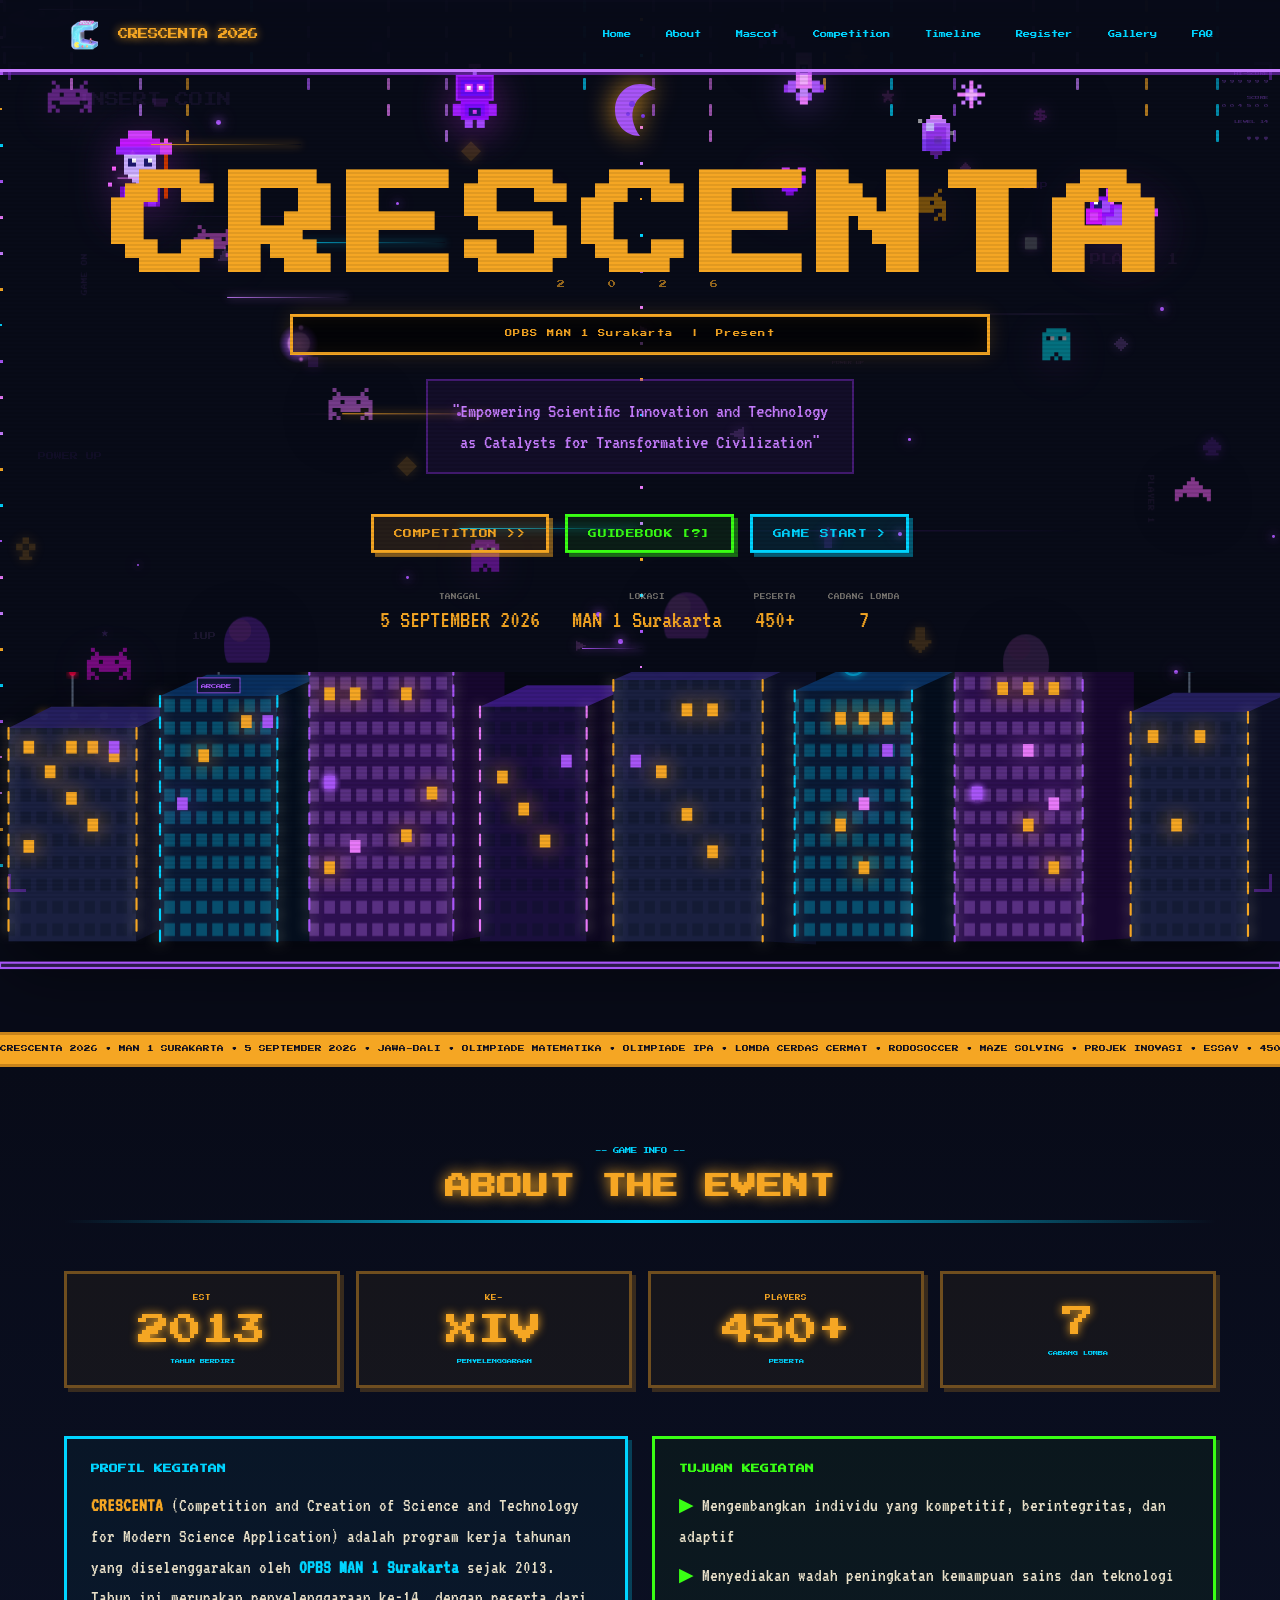
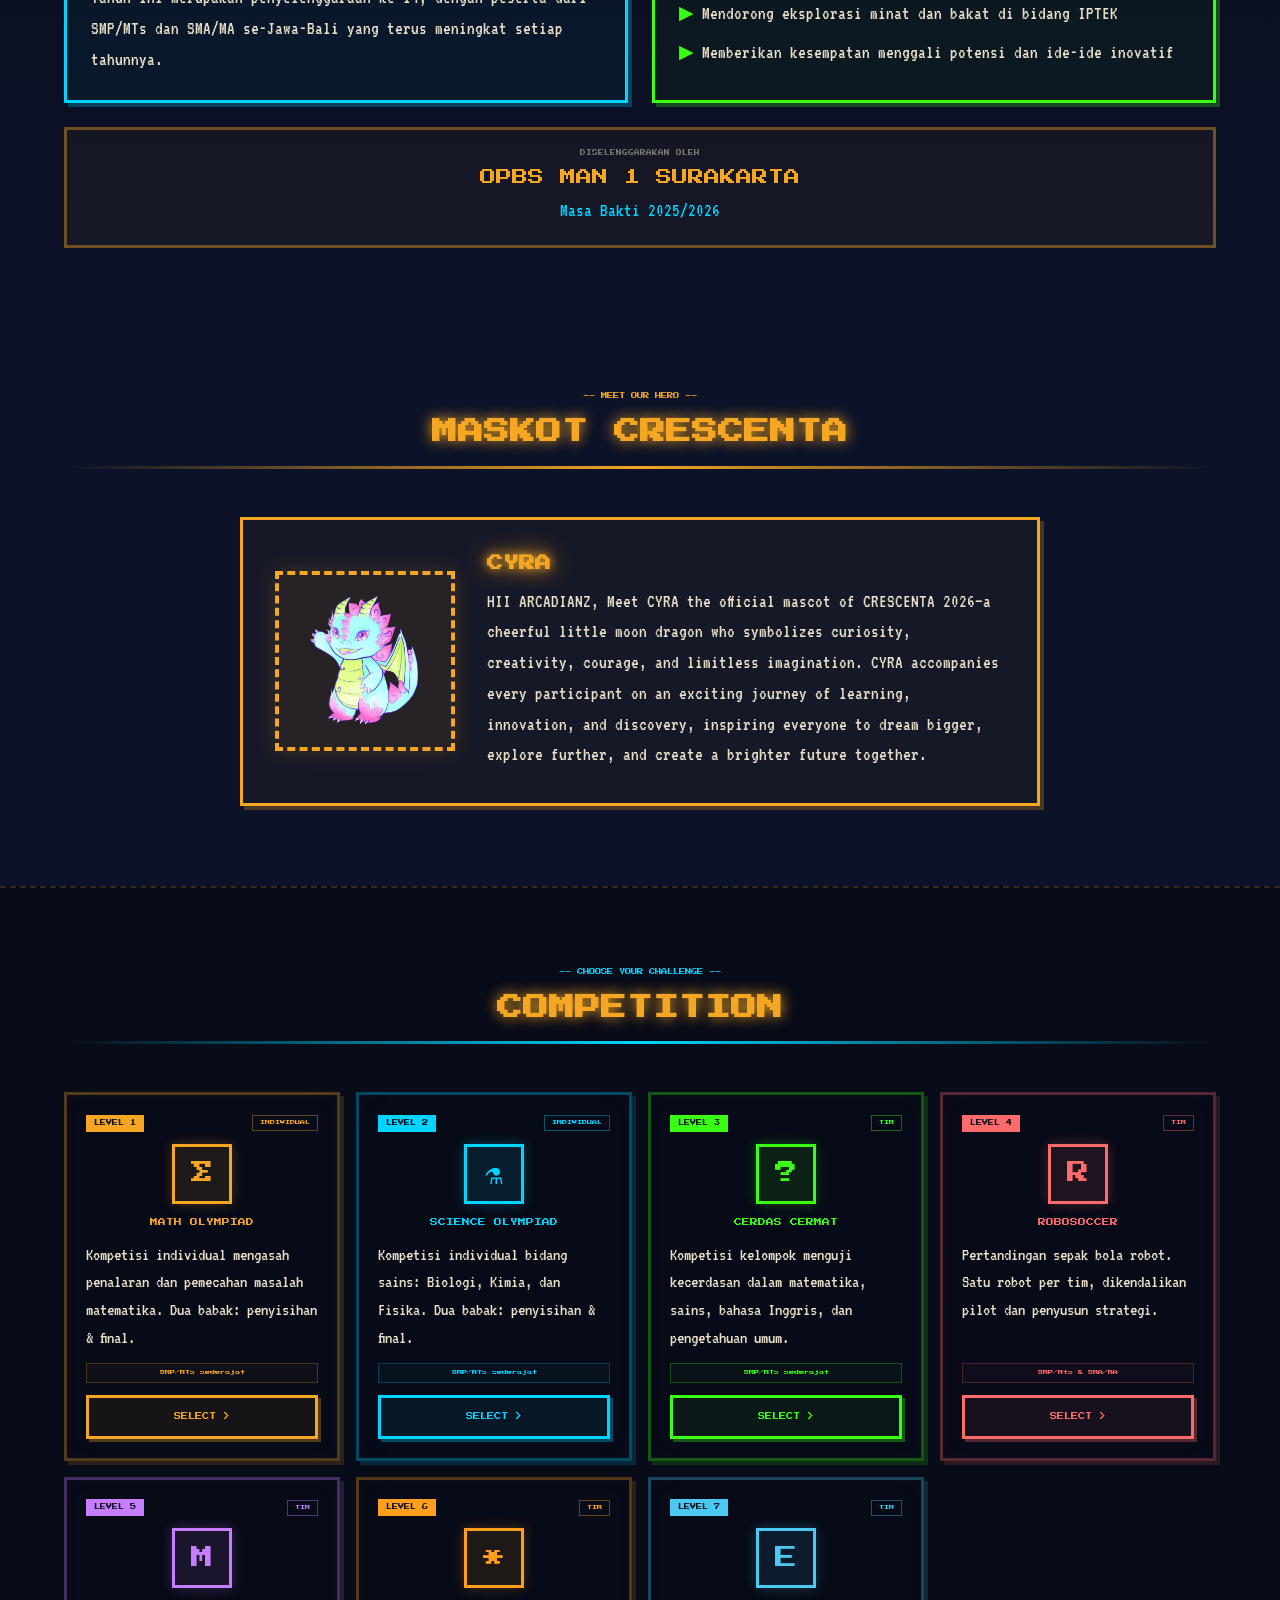
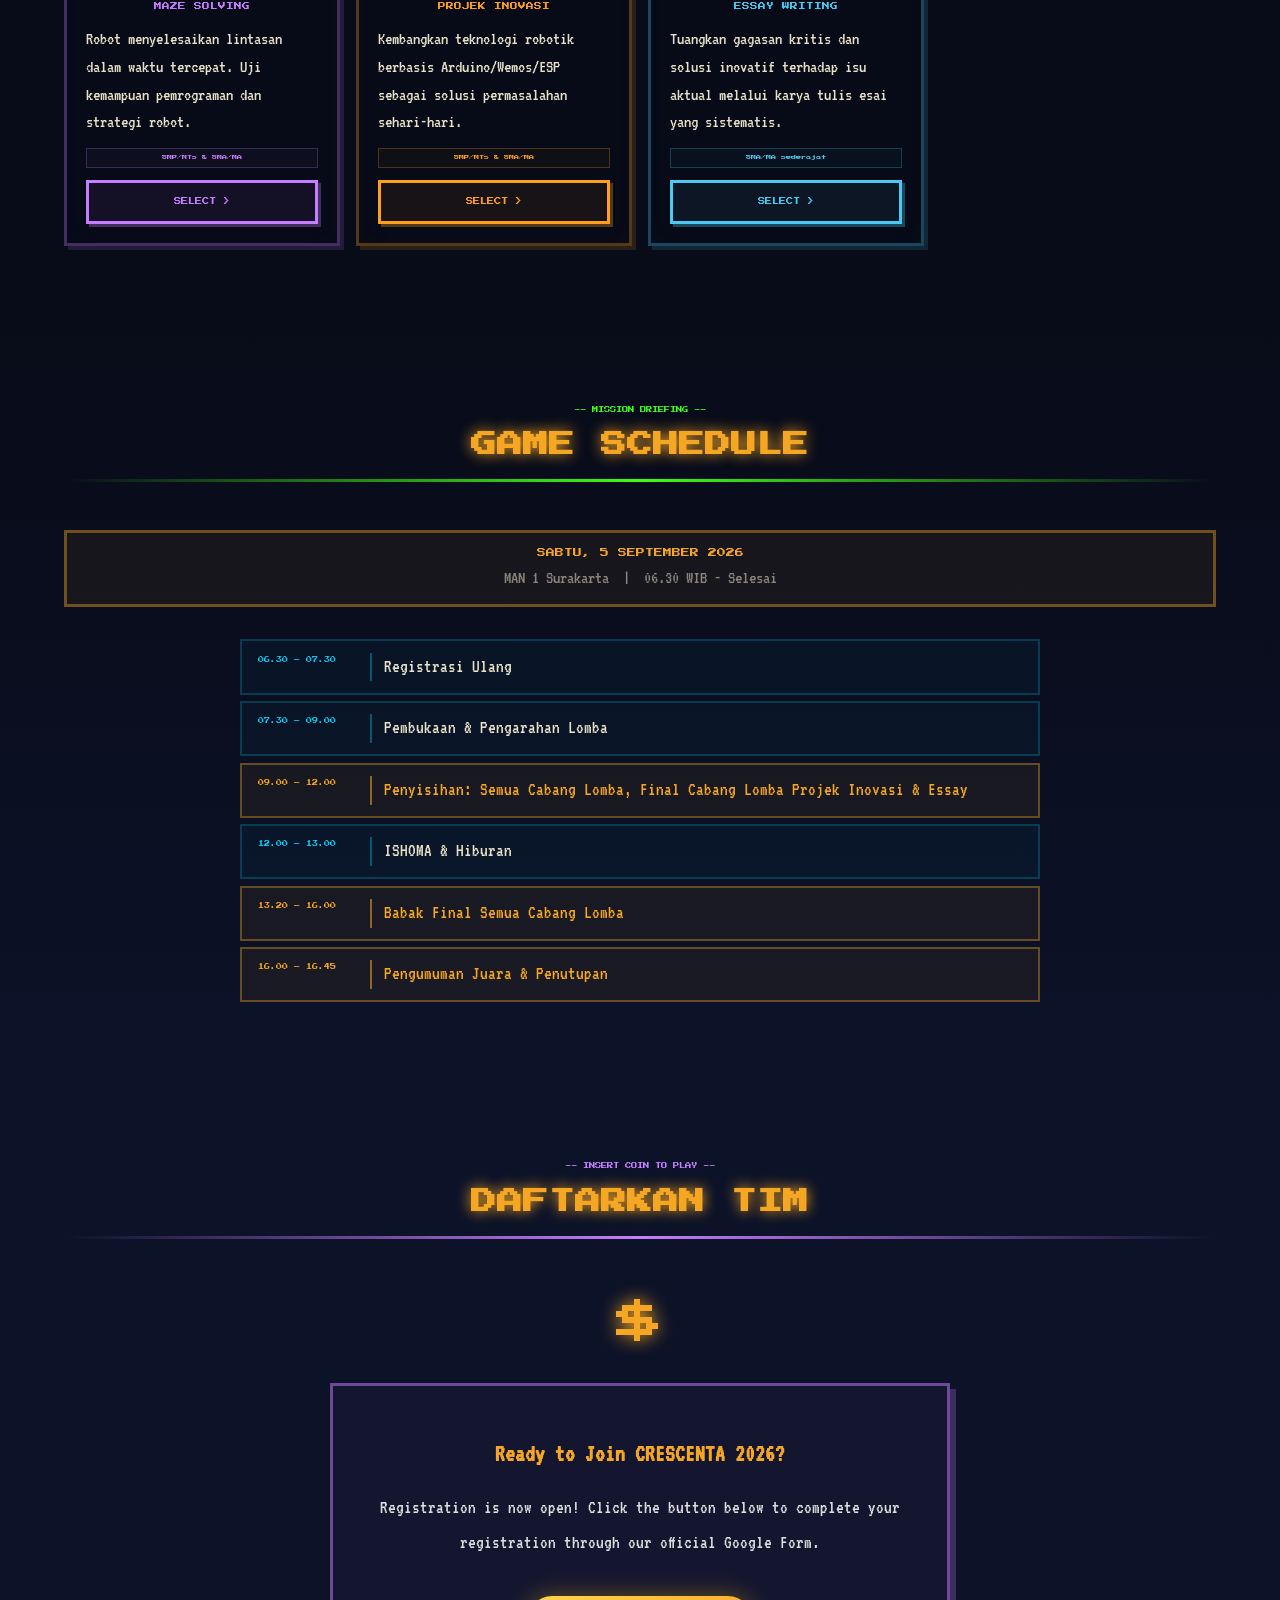
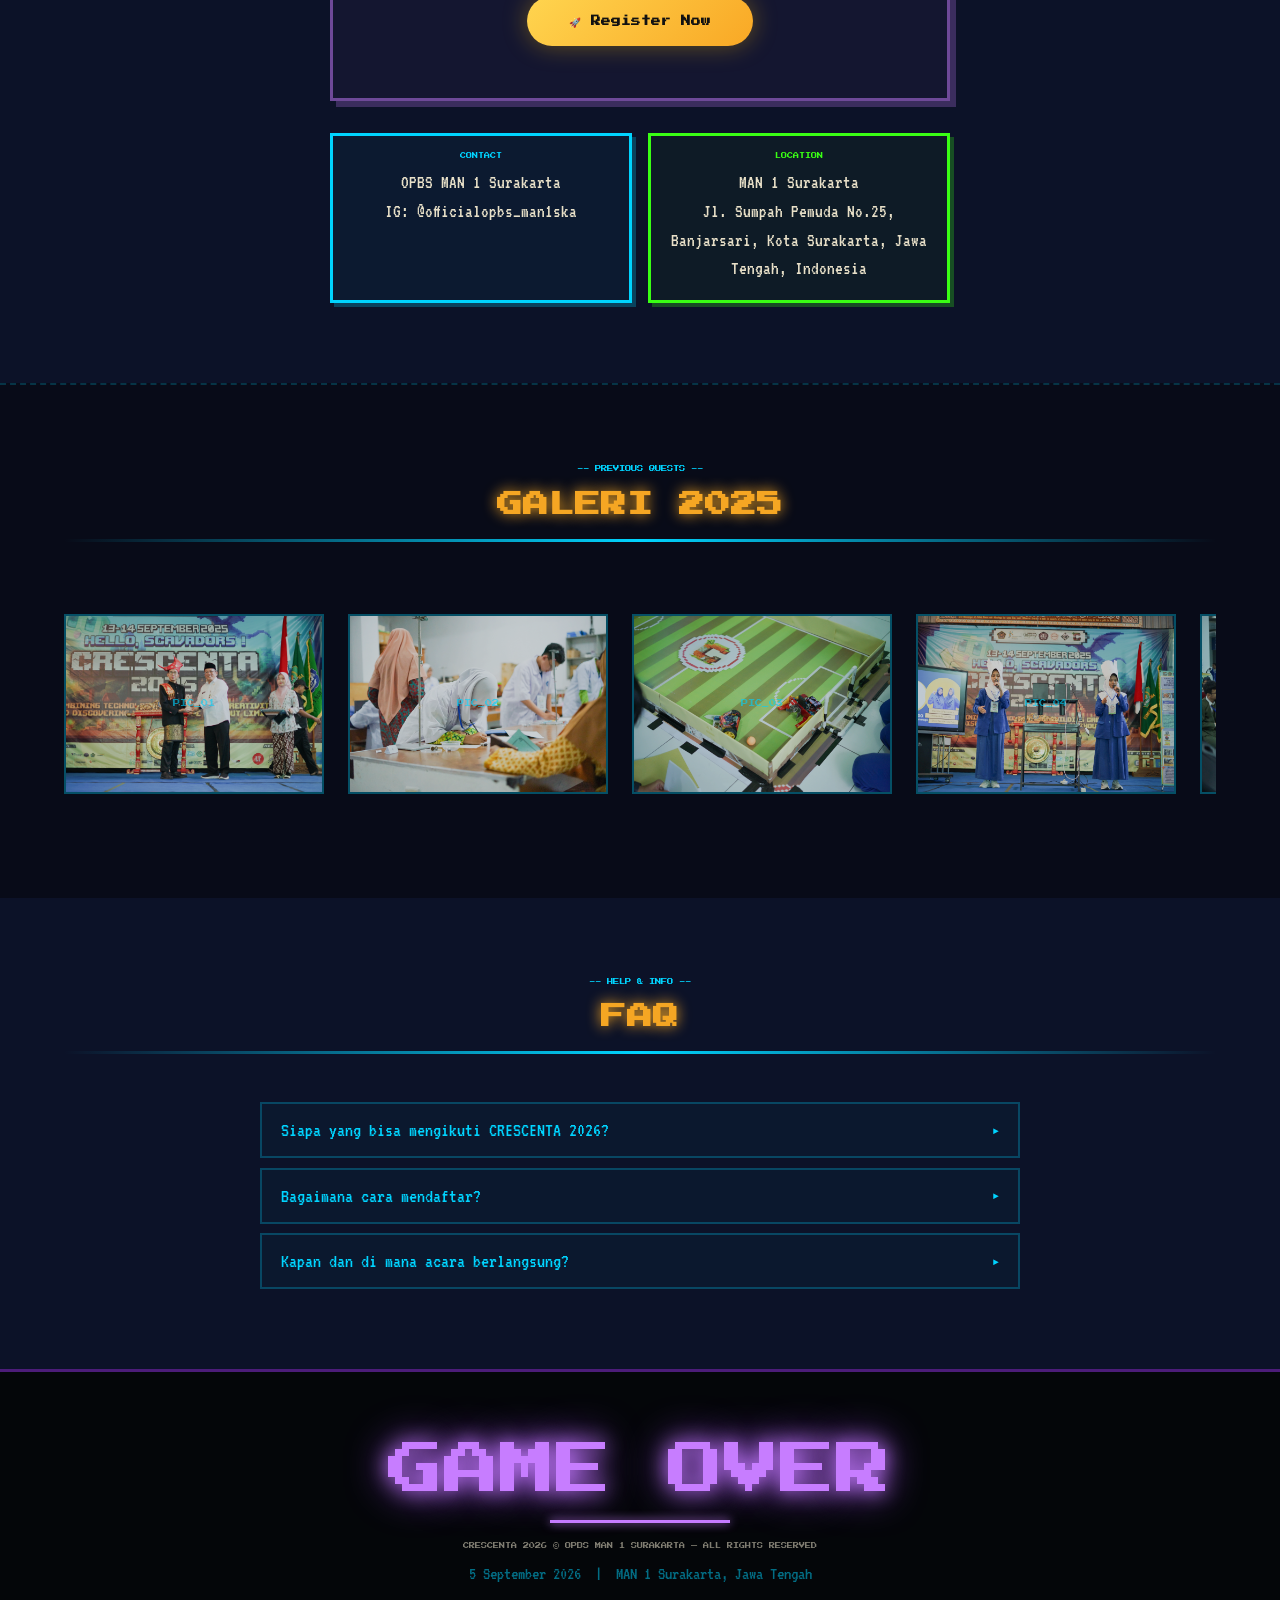
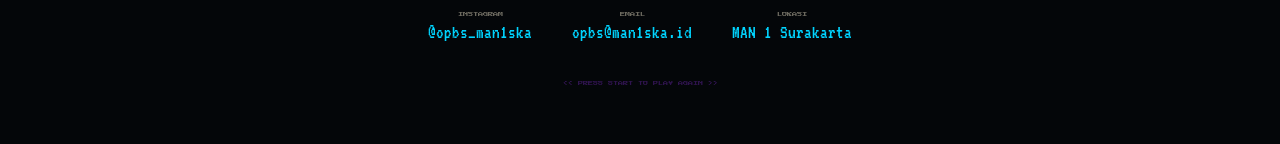
==== commit a4de214d: "Add files via upload" ====
--- a/index.html
+++ b/index.html
@@ -5,1047 +5,133 @@
   <meta name="viewport" content="width=device-width, initial-scale=1.0" />
   <title>CRESCENTA 2026</title>
   <link rel="icon" type="image/webp" href="assets/logo.webp">
+  <meta name="description" content="Official Website of CRESCENTA 2026 – Empowering Scientific Innovation and Technology">
+  <meta name="keywords" content="CRESCENTA, Competition, Science, Technology, MAN 1 Surakarta">
+  <meta property="og:title" content="CRESCENTA 2026">
+  <meta property="og:description" content="Empowering Scientific Innovation and Technology">
+  <meta name="theme-color" content="#080b18">
+  
+  <!-- Preconnect for fonts -->
   <link rel="preconnect" href="https://fonts.googleapis.com" />
   <link rel="preconnect" href="https://fonts.gstatic.com" crossorigin />
   <link href="https://fonts.googleapis.com/css2?family=Press+Start+2P&family=VT323&display=swap" rel="stylesheet" />
-  <meta name="description" content="Official Website of CRESCENTA 2026">
-  <meta name="keywords" content="CRESCENTA, Competition, Science, Technology">
-  <meta property="og:title" content="CRESCENTA 2026">
-  <meta property="og:description" content="Empowering Scientific Innovation and Technology">
-  <style>
-    /* =========== RESET & BASE =========== */
-    *, *::before, *::after { box-sizing: border-box; margin: 0; padding: 0; }
-    html { scroll-behavior: smooth; }
-    body {
-      background: #080b18;
-      color: #e8e0c8;
-      font-family: 'VT323', monospace;
-      font-size: 1.2rem;
-      line-height: 1.5;
-      overflow-x: hidden;
-    }
-    h1, h2, h3, h4 { font-family: 'Press Start 2P', monospace; line-height: 1.4; }
-    a { color: inherit; text-decoration: none; }
-    button { cursor: pointer; font-family: inherit; }
-    input, select, textarea { font-family: 'VT323', monospace; font-size: 1.1rem; }
-
-    /* =========== COLORS =========== */
-    :root {
-      --gold: #f5a623;
-      --cyan: #00d4ff;
-      --green: #39ff14;
-      --purple: #c77dff;
-      --purple-bright: #a855f7;
-      --purple-neon: #9333ea;
-      --purple-dark: #581c87;
-      --red: #ff6b6b;
-      --bg: #080b18;
-      --bg2: #0c1228;
-      --bg3: #0f1a35;
-      --card: #0a1020;
-      --text: #e8e0c8;
-      --muted: #7a8aaa;
-    }
-
-    /* =========== KEYFRAMES =========== */
-    @keyframes twinkle {
-      0%, 100% { opacity: 1; transform: scale(1); }
-      50% { opacity: 0.1; transform: scale(0.6); }
-    }
-    @keyframes blink {
-      0%, 100% { opacity: 1; }
-      50% { opacity: 0; }
-    }
-    @keyframes scroll-left {
-      0% { transform: translateX(0); }
-      100% { transform: translateX(-50%); }
-    }
-    @keyframes scroll-gallery {
-      0% { transform: translateX(0); }
-      100% { transform: translateX(-50%); }
-    }
-    @keyframes bounce-y {
-      0%, 100% { transform: translateY(0); }
-      50% { transform: translateY(-10px); }
-    }
-    @keyframes pulse-glow {
-      0%, 100% { text-shadow: 0 0 10px var(--gold), 0 0 25px var(--gold); }
-      50% { text-shadow: 0 0 20px var(--gold), 0 0 50px var(--gold), 0 0 80px #f5a62360; }
-    }
-    @keyframes float-in {
-      from { opacity: 0; transform: translateY(24px); }
-      to   { opacity: 1; transform: translateY(0); }
-    }
-    @keyframes gridMove {
-      0% { background-position: 0 0; }
-      100% { background-position: 0 50px; }
-    }
-    @keyframes float-icon {
-      0%, 100% { transform: translateY(0) rotate(0deg); }
-      50% { transform: translateY(-20px) rotate(10deg); }
-    }
-    /* Pacman Animations */
-    @keyframes chomp { 
-      0% { border-right-color: transparent; } 
-      100% { border-right-color: var(--gold); } 
-    }
-    @keyframes movePac { 
-      0% { left: -30px; } 
-      100% { left: 100%; } 
-    }
-    @keyframes hideDot {
-      0%, 15% { opacity: 1; }
-      16%, 100% { opacity: 0; }
-    }
-
-    /* =========== UTILITY =========== */
-    .font-pixel  { font-family: 'Press Start 2P', monospace; }
-    .font-retro  { font-family: 'VT323', monospace; }
-    .text-gold   { color: var(--gold); }
-    .text-cyan   { color: var(--cyan); }
-    .text-green  { color: var(--green); }
-    .text-purple { color: var(--purple); }
-    .text-muted  { color: var(--muted); }
-
-    .glow-gold   { text-shadow: 0 0 10px var(--gold), 0 0 25px var(--gold); }
-    .glow-cyan   { text-shadow: 0 0 10px var(--cyan), 0 0 25px var(--cyan); }
-    .glow-green  { text-shadow: 0 0 10px var(--green); }
-    .glow-pulse  { animation: pulse-glow 2.5s ease-in-out infinite; }
-    .blink       { animation: blink 1s step-end infinite; }
-    .bounce      { animation: bounce-y 1.6s ease-in-out infinite; }
-    .float-in    { animation: float-in 0.7s ease-out forwards; }
-
-    /* Pixel borders */
-    .pxb-gold   { border: 3px solid var(--gold); box-shadow: 4px 4px 0 #f5a62340; }
-    .pxb-cyan   { border: 3px solid var(--cyan); box-shadow: 4px 4px 0 #00d4ff40; }
-    .pxb-green  { border: 3px solid var(--green); box-shadow: 4px 4px 0 #39ff1440; }
-    .pxb-purple { border: 3px solid var(--purple); box-shadow: 4px 4px 0 #c77dff40; }
-
-    /* Pixel buttons */
-    .px-btn {
-      font-family: 'Press Start 2P', monospace; font-size: 0.55rem; padding: 10px 20px;
-      border: 3px solid var(--gold); background: rgba(245,166,35,0.12); color: var(--gold);
-      box-shadow: 4px 4px 0 rgba(245,166,35,0.5); transition: all 0.08s;
-      display: inline-flex; align-items: center; justify-content: center;
-      text-transform: uppercase; letter-spacing: 0.05em; text-align: center;
-    }
-    .px-btn:hover  { background: rgba(245,166,35,0.25); box-shadow: 2px 2px 0 rgba(245,166,35,0.5); transform: translate(2px,2px); }
-    .px-btn:active { box-shadow: 0 0 0; transform: translate(4px,4px); }
-    .px-btn.cyan   { border-color: var(--cyan); background: rgba(0,212,255,0.1); color: var(--cyan); box-shadow: 4px 4px 0 rgba(0,212,255,0.4); }
-    .px-btn.cyan:hover { background: rgba(0,212,255,0.22); box-shadow: 2px 2px 0 rgba(0,212,255,0.4); }
-    .px-btn.green  { border-color: var(--green); background: rgba(57,255,20,0.08); color: var(--green); box-shadow: 4px 4px 0 rgba(57,255,20,0.4); }
-    .px-btn.green:hover { background: rgba(57,255,20,0.2); box-shadow: 2px 2px 0 rgba(57,255,20,0.4); }
-
-    /* Section title */
-    .sec-title { text-align: center; margin-bottom: 3rem; }
-    .sec-title .eyebrow { font-family: 'Press Start 2P', monospace; font-size: 0.4rem; color: var(--cyan); margin-bottom: 0.75rem; }
-    .sec-title h2 { font-size: clamp(0.9rem, 3vw, 1.6rem); color: var(--gold); text-shadow: 0 0 14px var(--gold); margin-bottom: 1rem; }
-    .sec-title .rule { height: 3px; background: linear-gradient(90deg, transparent, var(--cyan), transparent); border: none; }
-    .container { max-width: 1200px; margin: 0 auto; padding: 0 1.5rem; }
-
-    /* =========== PRELOADER (PACMAN) =========== */
-    #preloader {
-      position: fixed; inset: 0; background: #080b18; z-index: 99999;
-      display: flex; flex-direction: column; align-items: center; justify-content: center;
-      transition: opacity 0.5s ease-out, visibility 0.5s;
-    }
-    .arcade-loader {
-      position: relative; width: 220px; height: 40px; margin-bottom: 1.5rem; overflow: hidden;
-    }
-    .pacman {
-      width: 0; height: 0; border: 20px solid var(--gold); border-right-color: transparent; border-radius: 50%;
-      position: absolute; left: 0; top: 0; z-index: 2;
-      animation: chomp 0.3s infinite alternate, movePac 2.2s linear infinite;
-    }
-    .pacman::after {
-      content: ""; position: absolute; width: 20px; height: 20px;
-      background: #080b18; border-radius: 50%; left: -10px; top: -10px; z-index: -1;
-    }
-    .dots-wrapper {
-      position: absolute; top: 15px; left: 40px; right: 0; display: flex; justify-content: space-around; z-index: 1;
-    }
-    .pac-dot {
-      width: 10px; height: 10px; background: #e8e0c8; border-radius: 50%; box-shadow: 0 0 8px var(--gold);
-      animation: hideDot 2.2s linear infinite;
-    }
-    .pac-dot:nth-child(1) { animation-delay: 0.2s; }
-    .pac-dot:nth-child(2) { animation-delay: 0.6s; }
-    .pac-dot:nth-child(3) { animation-delay: 1.0s; }
-    .pac-dot:nth-child(4) { animation-delay: 1.4s; }
-    .loader-text {
-      font-family: 'Press Start 2P', monospace; font-size: 0.65rem; color: var(--gold);
-      animation: blink 1s infinite; letter-spacing: 2px;
-    }
-
-    /* =========== BACKGROUND ENHANCEMENTS =========== */
-    #stars-layer { position: fixed; inset: 0; pointer-events: none; z-index: 0; overflow: hidden; }
-    .star { position: absolute; image-rendering: pixelated; animation: twinkle var(--dur) var(--del) ease-in-out infinite; }
-    
-    /* Synthwave Cyber-Grid di background */
-    .cyber-grid {
-      position: absolute; bottom: 0; left: 0; right: 0; height: 60vh;
-      background-image: 
-        linear-gradient(transparent 95%, rgba(147, 51, 234, 0.2) 95%),
-        linear-gradient(90deg, transparent 95%, rgba(147, 51, 234, 0.2) 95%);
-      background-size: 50px 50px;
-      transform: perspective(600px) rotateX(75deg);
-      transform-origin: bottom center;
-      animation: gridMove 3s linear infinite;
-    }
-    /* Ikon retro melayang (Di-generate via JS) */
-    .retro-icon {
-      position: absolute; font-family: 'Press Start 2P', monospace;
-      color: var(--purple); opacity: 0.2; z-index: 1; text-shadow: 0 0 15px var(--purple);
-      animation: float-icon 4s ease-in-out infinite alternate;
-    }
-
-    /* =========== NAVBAR =========== */
-    #navbar {
-      position: fixed; top: 0; left: 0; right: 0; z-index: 100;
-      background: rgba(8,11,24,0.96); border-bottom: 3px solid var(--purple); box-shadow: 0 3px 0 rgba(147,51,234,0.5);
-    }
-    .nav-inner {
-      display: flex; align-items: center; justify-content: space-between;
-      padding: 0.85rem 1.5rem; max-width: 1200px; margin: 0 auto;
-    }
-    .nav-logo {
-      display: flex; align-items: center; gap: 12px; background: none; border: none; color: var(--gold);
-      font-family: 'Press Start 2P', monospace;
-    }
-    .nav-logo img { height: 42px; transition: transform 0.3s; }
-    .nav-logo span { font-size: 0.65rem; text-shadow: 0 0 8px var(--gold); }
-    .nav-logo img:hover { transform: scale(1.08); filter: drop-shadow(0 0 12px #f5a623); }
-    .nav-links { display: flex; gap: 1.8rem; align-items: center; }
-    .nav-links button, .nav-links a {
-      font-family: 'Press Start 2P', monospace; font-size: 0.45rem; color: var(--cyan);
-      background: none; border: none; transition: color 0.15s; cursor: pointer;
-    }
-    .nav-links button:hover, .nav-links a:hover { color: var(--purple); text-shadow: 0 0 8px var(--purple); }
-    .nav-hamburger {
-      display: none; font-family: 'Press Start 2P', monospace; font-size: 0.7rem; color: var(--cyan); background: none; border: none;
-    }
-    .nav-mobile {
-      display: none; flex-direction: column; gap: 0.8rem;
-      padding: 0.8rem 1.5rem; border-top: 2px solid rgba(147,51,234,0.3); background: rgba(8,11,24,0.96);
-    }
-    .nav-mobile button, .nav-mobile a {
-      font-family: 'Press Start 2P', monospace; font-size: 0.45rem;
-      color: var(--cyan); background: none; border: none; text-align: left; padding: 5px 0;
-    }
-    .nav-mobile.open { display: flex; }
-
-    @media (max-width: 900px) {
-      .nav-links { display: none; }
-      .nav-hamburger { display: block; }
-    }
-
-    /* =========== HERO =========== */
-    #hero {
-      min-height: 100vh; display: flex; flex-direction: column; align-items: center;
-      justify-content: center; padding-top: 5rem; padding-bottom: 0;
-      position: relative; z-index: 1; text-align: center;
-    }
-    .hero-inner {
-      display: flex; flex-direction: column; align-items: center; gap: 1.5rem;
-      padding: 0 1rem; width: 100%; max-width: 860px;
-    }
-    .hero-moon svg { filter: drop-shadow(0 0 14px var(--gold)); }
-    .hero-title {
-      font-size: clamp(2.8rem, 12vw, 7rem); color: var(--gold);
-      letter-spacing: 0.05em; line-height: 1; animation: pulse-glow 2.5s ease-in-out infinite;
-    }
-    .hero-year { font-family: 'Press Start 2P', monospace; font-size: 0.5rem; color: rgba(245,166,35,0.6); letter-spacing: 0.6em; margin-top: -0.5rem; }
-    .hero-bar {
-      border: 3px solid var(--gold); background: rgba(0,0,0,0.7);
-      box-shadow: inset 0 0 20px rgba(245,166,35,0.08), 0 0 20px rgba(245,166,35,0.18);
-      padding: 0.75rem 1.5rem; width: 100%; max-width: 700px;
-    }
-    .hero-bar p { font-family: 'Press Start 2P', monospace; font-size: 0.45rem; color: var(--gold); letter-spacing: 0.2em; }
-    .hero-theme {
-      border: 2px solid rgba(147,51,234,0.4); background: rgba(147,51,234,0.08); padding: 0.9rem 1.5rem; max-width: 680px;
-    }
-    .hero-theme p { font-family: 'VT323', monospace; font-size: 1.3rem; color: var(--purple); line-height: 1.5; }
-    .hero-btns { display: flex; gap: 1rem; flex-wrap: wrap; justify-content: center; position: relative; z-index: 10;}
-    .hero-stats { display: flex; gap: 2rem; flex-wrap: wrap; justify-content: center; }
-    .hero-stat { text-align: center; }
-    .hero-stat .stat-lbl { font-family: 'Press Start 2P', monospace; font-size: 0.35rem; color: rgba(232,224,200,0.5); }
-    .hero-stat .stat-val { font-family: 'VT323', monospace; font-size: 1.6rem; color: var(--gold); }
-
-    /* ============================================
-       ENHANCED 3D CITYSCAPE - RETRO ARCADE STYLE
-       ============================================ */
-    .cityscape { 
-      width: 100%; 
-      position: relative; 
-      margin-top: 2rem; 
-      z-index: 2; 
-      overflow: hidden; 
-      height: 360px; 
-      perspective: 1200px; 
-      perspective-origin: 50% 100%;
-    }
-    .cityscape svg { 
-      width: 100%; 
-      height: 100%; 
-      filter: drop-shadow(0 12px 36px rgba(0,0,0,0.6)); 
-    }
-    
-    /* Enhanced 3D Building Styles with Retro Arcade Colors */
-    .cityscape svg .bld-front { fill: #0b2032; }
-    .cityscape svg .bld-side { fill: #071425; opacity:0.98; }
-    .cityscape svg .bld-top  { fill: #122a46; opacity:0.98; }
-
-    /* Retro Arcade Building Themes */
-    .cityscape svg .theme-gold { --b-front:#1a2040; --b-side:#0d1025; --b-top:#252060; }
-    .cityscape svg .theme-cyan { --b-front:#0a1a35; --b-side:#050f1e; --b-top:#0a3060; }
-    .cityscape svg .theme-green { --b-front:#0b2416; --b-side:#05160a; --b-top:#15421a; }
-    .cityscape svg .theme-purple { --b-front:#1a0f3d; --b-side:#0d0720; --b-top:#3a1a80; }
-    .cityscape svg .theme-neon-purple { --b-front:#2d1050; --b-side:#180830; --b-top:#4a1a8a; }
-    .cityscape svg .theme-retro-pink { --b-front:#2a0a30; --b-side:#150518; --b-top:#4a1560; }
-
-    .cityscape svg .bld-front { fill: var(--b-front, #0b2032); }
-    .cityscape svg .bld-side  { fill: var(--b-side, #071425); }
-    .cityscape svg .bld-top   { fill: var(--b-top, #122a46); }
-
-    /* Enhanced Windows with Retro Glow */
-    .cityscape svg .win { fill: #041018; opacity: 0.28; }
-    .cityscape svg .win-luminous { 
-      fill: var(--gold); 
-      opacity: 0; 
-      transition: opacity 0.28s ease; 
-      filter: drop-shadow(0 0 10px rgba(245,166,35,0.95)); 
-    }
-    .cityscape svg .win-luminous.lit { opacity: 1; }
-    .cityscape svg .win.cyan { fill: var(--cyan); opacity: 0.28; }
-    .cityscape svg .win.purple { fill: var(--purple); opacity: 0.28; }
-    .cityscape svg .win.purple-glow { 
-      fill: var(--purple-bright); 
-      opacity: 0; 
-      transition: opacity 0.4s ease; 
-      filter: drop-shadow(0 0 14px rgba(168,85,247,0.9)); 
-    }
-    .cityscape svg .win.purple-glow.lit { opacity: 1; }
-    .cityscape svg .win.neon-pink { 
-      fill: #e879f9; 
-      opacity: 0; 
-      transition: opacity 0.5s ease; 
-      filter: drop-shadow(0 0 12px rgba(232,121,249,0.8)); 
-    }
-    .cityscape svg .win.neon-pink.lit { opacity: 1; }
-
-    /* Neon Edge Lights on Buildings */
-    .cityscape svg .neon-edge {
-      fill: none;
-      stroke-width: 2;
-      stroke-linecap: round;
-      filter: drop-shadow(0 0 6px currentColor);
-    }
-    .cityscape svg .neon-edge.purple { stroke: var(--purple-bright); }
-    .cityscape svg .neon-edge.cyan { stroke: var(--cyan); }
-    .cityscape svg .neon-edge.gold { stroke: var(--gold); }
-    .cityscape svg .neon-edge.pink { stroke: #e879f9; }
-
-    /* Animated Light Strips */
-    .cityscape svg .light-strip {
-      opacity: 0.7;
-      filter: drop-shadow(0 0 4px currentColor);
-    }
-    .cityscape svg .light-strip.purple { fill: var(--purple-bright); }
-    .cityscape svg .light-strip.cyan { fill: var(--cyan); }
-    .cityscape svg .light-strip.gold { fill: var(--gold); }
-
-    @keyframes window-glow {
-      0% { opacity: 0.8; }
-      50% { opacity: 1; filter: drop-shadow(0 0 12px rgba(245,166,35,0.95)); }
-      100% { opacity: 0.9; }
-    }
-
-    @keyframes neon-chase {
-      0% { stroke-dashoffset: 0; }
-      100% { stroke-dashoffset: -40; }
-    }
-
-    .cityscape svg .neon-chase {
-      animation: neon-chase 2s linear infinite;
-      stroke-dasharray: 10 10;
-    }
-
-    /* Building Light Classes */
-    .light-gold { fill: #f5a623; animation: light-flicker 3s ease-in-out infinite; }
-    .light-cyan { fill: #00d4ff; animation: light-pulse 2.8s ease-in-out infinite; }
-    .light-green { fill: #39ff14; animation: light-blink 2.4s step-end infinite; }
-    .light-purple { fill: #c77dff; animation: light-pulse 3.2s ease-in-out infinite; }
-    .light-red { fill: #ff6b6b; animation: light-flicker 2.6s ease-in-out infinite; }
-
-    /* Retro Arcade Sign on Rooftop */
-    .cityscape svg .arcade-sign {
-      font-family: 'Press Start 2P', monospace;
-      font-size: 5px;
-      fill: var(--purple-bright);
-      filter: drop-shadow(0 0 8px rgba(168,85,247,0.8));
-      animation: blink 1.5s step-end infinite;
-    }
-
-    /* Antenna & Tower Lights */
-    .cityscape svg .tower-light {
-      fill: #ff0040;
-      filter: drop-shadow(0 0 10px #ff0040);
-      animation: blink 1s step-end infinite;
-    }
-
-    /* =========== MARQUEE =========== */
-    .marquee-bar {
-      position: relative; z-index: 3; background: var(--gold);
-      border-top: 3px solid #c8831a; border-bottom: 3px solid #c8831a; overflow: hidden; padding: 0.6rem 0;
-    }
-    .marquee-track { display: flex; width: max-content; animation: scroll-left 28s linear infinite; }
-    .marquee-track span {
-      font-family: 'Press Start 2P', monospace; font-size: 0.42rem;
-      color: #0a0c1e; white-space: nowrap; padding-right: 4rem;
-    }
-
-    /* =========== ABOUT SECTION =========== */
-    #about { padding: 5rem 0; background: linear-gradient(180deg, var(--bg) 0%, var(--bg2) 100%); position: relative; z-index: 2; }
-    .stats-grid { display: grid; grid-template-columns: repeat(2, 1fr); gap: 1rem; margin-bottom: 3rem; }
-    @media (min-width: 640px) { .stats-grid { grid-template-columns: repeat(4, 1fr); } }
-    .stat-card {
-      text-align: center; padding: 1.2rem 0.5rem; border: 3px solid rgba(245,166,35,0.4);
-      background: rgba(245,166,35,0.05); box-shadow: 4px 4px 0 rgba(245,166,35,0.2);
-    }
-    .stat-card .unit { font-family: 'Press Start 2P', monospace; font-size: 0.35rem; color: var(--gold); }
-    .stat-card .big { font-family: 'Press Start 2P', monospace; font-size: clamp(1.2rem, 4vw, 2rem); color: var(--gold); text-shadow: 0 0 10px var(--gold); display: block; margin: 0.25rem 0; }
-    .stat-card .sublbl { font-family: 'Press Start 2P', monospace; font-size: 0.32rem; color: var(--cyan); }
-    .about-grid { display: grid; gap: 1.5rem; }
-    @media (min-width: 768px) { .about-grid { grid-template-columns: 1fr 1fr; } }
-    .about-card { padding: 1.5rem; }
-    .about-card h3 { font-size: 0.55rem; margin-bottom: 1rem; }
-    .about-card p, .about-card li { font-family: 'VT323', monospace; font-size: 1.2rem; line-height: 1.6; }
-    .about-card ul { list-style: none; display: flex; flex-direction: column; gap: 0.5rem; }
-    .about-card li::before { content: "▶ "; color: var(--green); }
-    .organizer-bar { margin-top: 1.5rem; padding: 1.2rem; text-align: center; border: 3px solid rgba(245,166,35,0.4); background: rgba(245,166,35,0.04); }
-    .organizer-bar .small-lbl { font-family: 'Press Start 2P', monospace; font-size: 0.35rem; color: rgba(232,224,200,0.5); }
-    .organizer-bar .org-name { font-family: 'Press Start 2P', monospace; font-size: clamp(0.6rem, 2vw, 1rem); color: var(--gold); margin: 0.5rem 0; }
-    .organizer-bar .org-sub { font-family: 'VT323', monospace; font-size: 1.2rem; color: var(--cyan); }
-
-    /* =========== MASCOT SECTION =========== */
-    #mascot { padding: 4rem 0 5rem 0; background: var(--bg2); position: relative; z-index: 2; }
-    .mascot-box { display: flex; flex-direction: column; align-items: center; gap: 2rem; max-width: 800px; margin: 0 auto; padding: 2rem; text-align: center; }
-    @media (min-width: 768px) { .mascot-box { flex-direction: row; text-align: left; } }
-    .mascot-img-wrap { flex-shrink: 0; width: 180px; height: 180px; border: 4px dashed var(--gold); background: rgba(245,166,35,0.08); display: flex; align-items: center; justify-content: center; box-shadow: 0 0 20px rgba(245,166,35,0.2); }
-
-    /* =========== LOMBA SECTION =========== */
-    #competition { padding: 5rem 0; background: var(--bg); position: relative; z-index: 2; border-top: 2px dashed rgba(245,166,35,0.2); }
-    .levels-grid { display: grid; gap: 1rem; grid-template-columns: 1fr; }
-    @media (min-width: 500px)  { .levels-grid { grid-template-columns: repeat(2, 1fr); } }
-    @media (min-width: 900px)  { .levels-grid { grid-template-columns: repeat(3, 1fr); } }
-    @media (min-width: 1100px) { .levels-grid { grid-template-columns: repeat(4, 1fr); } }
-    .level-card { padding: 1.2rem; display: flex; flex-direction: column; gap: 0.75rem; background: rgba(8,11,24,0.85); transition: transform 0.15s; position: relative; }
-    .level-card:hover { transform: translateY(-4px); }
-    .level-head { display: flex; justify-content: space-between; align-items: center; }
-    .level-badge { font-family: 'Press Start 2P', monospace; font-size: 0.38rem; padding: 4px 8px; color: #0a0c1e; }
-    .level-tag { font-family: 'Press Start 2P', monospace; font-size: 0.32rem; padding: 3px 7px; border: 1px solid; }
-    .level-icon { width: 60px; height: 60px; display: flex; align-items: center; justify-content: center; font-family: 'Press Start 2P', monospace; font-size: 1.4rem; margin: 0 auto; border: 3px solid; }
-    .level-name { font-family: 'Press Start 2P', monospace; font-size: 0.48rem; text-align: center; line-height: 1.7; }
-    .level-desc { font-family: 'VT323', monospace; font-size: 1.15rem; flex: 1; }
-    .level-target { font-family: 'Press Start 2P', monospace; font-size: 0.32rem; padding: 5px 8px; text-align: center; border: 1px solid; }
-    .level-btn { font-family: 'Press Start 2P', monospace; font-size: 0.45rem; padding: 8px 0; width: 100%; border: 3px solid; background: transparent; transition: all 0.08s; }
-    .level-btn:hover { filter: brightness(1.3); transform: translate(2px,2px); }
-
-    /* =========== JADWAL SECTION =========== */
-    #timeline { padding: 5rem 0; background: linear-gradient(180deg, var(--bg) 0%, var(--bg2) 100%); position: relative; z-index: 2; }
-    .day-header { border: 3px solid rgba(245,166,35,0.4); background: rgba(245,166,35,0.06); padding: 0.8rem; text-align: center; margin-bottom: 2rem; }
-    .day-header .dh-title { font-family: 'Press Start 2P', monospace; font-size: 0.55rem; color: var(--gold); }
-    .day-header .dh-sub { font-family: 'VT323', monospace; font-size: 1.15rem; color: rgba(232,224,200,0.55); margin-top: 0.3rem; }
-    .sched-list { display: flex; flex-direction: column; gap: 0.4rem; max-width: 800px; margin: 0 auto; }
-    .sched-item { display: flex; gap: 0.75rem; padding: 0.7rem 1rem; align-items: flex-start; border: 2px solid; }
-    .sched-item.normal { border-color: rgba(0,212,255,0.2); background: rgba(0,212,255,0.03); }
-    .sched-item.highlight { border-color: rgba(245,166,35,0.35); background: rgba(245,166,35,0.06); }
-    .sched-time { font-family: 'Press Start 2P', monospace; font-size: 0.38rem; min-width: 100px; padding-top: 3px; flex-shrink: 0; }
-    .sched-item.normal .sched-time { color: var(--cyan); }
-    .sched-item.highlight .sched-time { color: var(--gold); }
-    .sched-divider { width: 2px; align-self: stretch; flex-shrink: 0; }
-    .sched-item.normal .sched-divider { background: rgba(0,212,255,0.35); }
-    .sched-item.highlight .sched-divider { background: rgba(245,166,35,0.55); }
-    .sched-event { font-family: 'VT323', monospace; font-size: 1.2rem; }
-    .sched-item.normal .sched-event { color: #e8e0c8; }
-    .sched-item.highlight .sched-event { color: var(--gold); }
-
-    /* =========== REGISTRATION SECTION =========== */
-    #register { padding: 5rem 0; background: var(--bg2); position: relative; z-index: 2; }
-    .reg-coin { text-align: center; margin-bottom: 1.5rem; font-family: 'Press Start 2P', monospace; font-size: 3rem; color: var(--gold); text-shadow: 0 0 18px var(--gold); animation: bounce-y 1.6s ease-in-out infinite; }
-    .reg-card { max-width: 620px; margin: 0 auto; padding: 2rem; border: 3px solid rgba(199,125,255,0.5); background: rgba(199,125,255,0.04); box-shadow: 6px 6px 0 rgba(199,125,255,0.25); }
-    .register-container { text-align: center; padding: 20px 0; }
-    .register-title { font-size: 1.5rem; color: var(--gold); margin-bottom: 20px; font-family: 'VT323', monospace; }
-    .register-description { color: #ddd; line-height: 1.8; margin-bottom: 35px; }
-    .register-btn { display: inline-flex; align-items: center; justify-content: center; gap: 10px; padding: 18px 42px; background: linear-gradient(135deg, #FFD54F, #F9A825); color: #111; font-weight: bold; border-radius: 99px; text-decoration: none; transition: .35s; box-shadow: 0 0 25px rgba(255,193,7,.35); font-size: 1.1rem; font-family: 'Press Start 2P', monospace; font-size: 0.6rem; }
-    .register-btn:hover { transform: translateY(-5px) scale(1.04); box-shadow: 0 0 40px rgba(255,193,7,.6); }
-    .contact-row { display: grid; gap: 1rem; max-width: 620px; margin: 2rem auto 0; }
-    @media (min-width: 480px) { .contact-row { grid-template-columns: 1fr 1fr; } }
-    .contact-card { padding: 1rem; text-align: center; }
-    .contact-card .cc-label { font-family: 'Press Start 2P', monospace; font-size: 0.38rem; margin-bottom: 0.5rem; }
-    .contact-card p { font-family: 'VT323', monospace; font-size: 1.2rem; }
-
-    /* =========== GALLERY SECTION =========== */
-    #gallery { padding: 5rem 0; background: var(--bg); position: relative; z-index: 2; border-top: 2px dashed rgba(0,212,255,0.2);}
-    .gallery-wrapper { overflow: hidden; width: 100%; position: relative; padding: 1.5rem 0; }
-    .gallery-track { display: flex; gap: 1.5rem; width: max-content; animation: scroll-gallery 25s linear infinite; }
-    .gallery-track:hover { animation-play-state: paused; }
-    .gallery-item { width: 260px; height: 180px; flex-shrink: 0; background: rgba(0,212,255,0.05); border: 2px solid rgba(0,212,255,0.3); display: flex; align-items: center; justify-content: center; cursor: pointer; position: relative; overflow: hidden; transition: all 0.3s; }
-    @media (max-width: 600px) { .gallery-item { width: 220px; height: 150px; } }
-    .gallery-item:hover { transform: scale(1.05); border-color: var(--cyan); box-shadow: 6px 6px 0 rgba(0,212,255,0.4); background: rgba(0,212,255,0.15); z-index: 10; }
-    .gal-placeholder { font-family: 'Press Start 2P', monospace; font-size: 0.45rem; color: var(--cyan); opacity: 0.6; transition: opacity 0.3s; z-index: 2; }
-    .gallery-item img { width: 100%; height: 100%; object-fit: cover; position: absolute; opacity: 0.8; transition: 0.3s; z-index: 1; }
-    .gallery-item:hover img { opacity: 1; transform: scale(1.1); }
-    .gallery-item:hover .gal-placeholder { opacity: 1; text-shadow: 0 0 10px var(--cyan); }
-    
-    #gallery-modal { display: none; position: fixed; inset: 0; background: rgba(0,0,0,0.85); z-index: 10000; align-items: center; justify-content: center; padding: 1.5rem; backdrop-filter: blur(5px); }
-    #gallery-modal.active { display: flex; }
-    .modal-content { background: var(--bg2); border: 4px solid var(--cyan); padding: 1.5rem; max-width: 600px; width: 100%; box-shadow: 8px 8px 0 rgba(0,212,255,0.3); text-align: center; position: relative; }
-    .modal-close { position: absolute; top: -15px; right: -15px; background: var(--red); color: #fff; border: 3px solid #fff; font-family: 'Press Start 2P', monospace; font-size: 0.6rem; width: 35px; height: 35px; cursor: pointer; display: flex; align-items: center; justify-content: center; transition: all 0.2s; }
-    .modal-close:hover { background: #ff4444; transform: scale(1.1); }
-    .modal-img-container { width: 100%; height: 250px; background: #080b18; margin-bottom: 1.5rem; display: flex; align-items: center; justify-content: center; border: 2px dashed var(--cyan); color: var(--cyan); font-family: 'Press Start 2P', monospace; font-size: 0.6rem; position: relative; overflow: hidden; }
-    .modal-caption { font-family: 'VT323', monospace; font-size: 1.4rem; color: var(--gold); line-height: 1.5; }
-
-    /* =========== FAQ SECTION =========== */
-    #faq { padding: 5rem 0; background: var(--bg2); position: relative; z-index: 2; }
-    .faq-list { max-width: 760px; margin: 0 auto; display: flex; flex-direction: column; gap: 0.6rem; }
-    .faq-item { border: 2px solid rgba(0,212,255,0.25); background: rgba(0,212,255,0.03); overflow: hidden; }
-    .faq-q { width: 100%; padding: 1rem 1.2rem; display: flex; justify-content: space-between; align-items: center; background: none; border: none; color: var(--cyan); font-family: 'VT323', monospace; font-size: 1.25rem; text-align: left; gap: 1rem; }
-    .faq-q:hover { background: rgba(0,212,255,0.06); }
-    .faq-q .faq-arrow { font-family: 'Press Start 2P', monospace; font-size: 0.6rem; flex-shrink: 0; transition: transform 0.2s; }
-    .faq-item.open .faq-arrow { transform: rotate(90deg); }
-    .faq-a { display: none; padding: 0 1.2rem 1rem; font-family: 'VT323', monospace; font-size: 1.15rem; color: #e8e0c8; line-height: 1.6; border-top: 1px solid rgba(0,212,255,0.15); }
-    .faq-item.open .faq-a { display: block; }
-
-    /* =========== FOOTER =========== */
-    #footer { padding: 3.5rem 1rem; background: #040609; border-top: 3px solid rgba(147,51,234,0.5); text-align: center; position: relative; z-index: 2; }
-    .footer-gameover { font-family: 'Press Start 2P', monospace; font-size: clamp(1.5rem, 6vw, 3.5rem); color: var(--purple); text-shadow: 0 0 20px var(--purple), 0 0 40px var(--purple-bright); animation: blink 1s step-end infinite; margin-bottom: 0.5rem; }
-    .footer-rule { width: 180px; height: 3px; background: var(--purple); margin: 0 auto 1.2rem; box-shadow: 0 0 10px var(--purple); }
-    .footer-copy { font-family: 'Press Start 2P', monospace; font-size: 0.38rem; color: rgba(232,224,200,0.4); margin-bottom: 0.5rem; }
-    .footer-sub { font-family: 'VT323', monospace; font-size: 1.15rem; color: rgba(0,212,255,0.5); margin-bottom: 1.5rem; }
-    .footer-contacts { display: flex; gap: 2.5rem; justify-content: center; flex-wrap: wrap; }
-    .footer-contact-item .fc-label { font-family: 'Press Start 2P', monospace; font-size: 0.33rem; color: rgba(232,224,200,0.35); }
-    .footer-contact-item .fc-val { font-family: 'VT323', monospace; font-size: 1.2rem; color: var(--cyan); }
-    .footer-press { font-family: 'Press Start 2P', monospace; font-size: 0.32rem; color: rgba(147,51,234,0.3); margin-top: 2rem; }
-
-    /* =========== SCROLL TO TOP =========== */
-    #scroll-top {
-      position: fixed; bottom: 1.5rem; right: 1.5rem; z-index: 90; font-family: 'Press Start 2P', monospace; font-size: 0.45rem; padding: 8px 12px;
-      border: 2px solid var(--purple); background: rgba(8,11,24,0.9); color: var(--purple); opacity: 0; pointer-events: none; transition: opacity 0.3s;
-    }
-    #scroll-top.show { opacity: 1; pointer-events: all; }
-    @media (max-width: 600px) { .sched-time { min-width: 80px; font-size: 0.32rem; } }
-
-    /* =========== EXTRA ARCADE BACKGROUND =========== */
-
-    /* CRT Scanlines overlay */
-    .crt-overlay {
-      position: fixed; inset: 0; z-index: 2; pointer-events: none;
-      background: repeating-linear-gradient(
-        0deg,
-        transparent 0px, transparent 2px,
-        rgba(0,0,0,0.10) 2px, rgba(0,0,0,0.10) 4px
-      );
-    }
-
-    /* Sweep scan line */
-    @keyframes sweep {
-      0%   { top: -3%; opacity: 0; }
-      5%   { opacity: 1; }
-      95%  { opacity: 1; }
-      100% { top: 103%; opacity: 0; }
-    }
-    .sweep-line {
-      position: fixed; left: 0; right: 0; height: 2px; z-index: 3; pointer-events: none;
-      background: linear-gradient(90deg, transparent 0%, rgba(168,85,247,0.1) 20%, rgba(168,85,247,0.4) 50%, rgba(168,85,247,0.1) 80%, transparent 100%);
-      box-shadow: 0 0 8px rgba(168,85,247,0.3);
-      animation: sweep 8s linear infinite;
-    }
-
-    /* Pixel Rain */
-    @keyframes pixel-fall {
-      0%   { transform: translateY(-120px); opacity: 0.18; }
-      100% { transform: translateY(110vh);  opacity: 0.05; }
-    }
-    .pixel-col {
-      position: absolute; top: 0; display: flex; flex-direction: column;
-      gap: 14px; animation: pixel-fall linear infinite; pointer-events: none;
-    }
-    .pixel-cell {
-      width: 3px; height: 12px; border-radius: 1px; opacity: 0.18 !important;
-      filter: blur(0.6px) saturate(0.6); box-shadow: 0 2px 6px rgba(0,0,0,0.35); mix-blend-mode: multiply; transition: opacity 0.35s;
-    }
-
-    /* Neon Horizontal Streaks */
-    @keyframes neon-streak {
-      0%   { opacity: 0; transform: scaleX(0) translateX(-50%); }
-      10%  { opacity: 1; transform: scaleX(1) translateX(0); }
-      80%  { opacity: 0.6; }
-      100% { opacity: 0; transform: scaleX(1.5) translateX(10%); }
-    }
-    .neon-streak {
-      position: absolute; height: 1px; pointer-events: none;
-      animation: neon-streak linear infinite;
-      transform-origin: left center;
-    }
-
-    /* Space Invader Sprites */
-    @keyframes invader-float {
-      0%   { transform: translateY(0px) scaleX(1); }
-      25%  { transform: translateY(-12px) scaleX(1); }
-      50%  { transform: translateY(-8px) scaleX(-1); }
-      75%  { transform: translateY(-18px) scaleX(-1); }
-      100% { transform: translateY(0px) scaleX(1); }
-    }
-    .invader-sprite {
-      position: absolute; z-index: 1; pointer-events: none;
-      opacity: 0.45 !important; image-rendering: pixelated; mix-blend-mode: screen;
-      animation: invader-float 5s ease-in-out infinite; filter: drop-shadow(0 8px 18px rgba(168,85,247,0.2)) saturate(1.6);
-    }
-
-    /* Ghost Sprite */
-    @keyframes ghost-float {
-      0%,100% { transform: translateY(0); }
-      50%      { transform: translateY(-14px); }
-    }
-    .ghost-sprite {
-      position: absolute; z-index: 1; pointer-events: none; opacity: 0.5 !important;
-      animation: ghost-float 3.5s ease-in-out infinite; filter: drop-shadow(0 10px 24px rgba(0,0,0,0.45)) saturate(1.6);
-      mix-blend-mode: screen;
-    }
-
-    /* Emphasize arcade characters */
-    .bg-arcade .hero-sprite, .bg-arcade .robot-sprite, .bg-arcade .ufo-sprite, .bg-arcade .cabinet-sprite, .bg-arcade .coin-sprite {
-      opacity: 0.95 !important; pointer-events: none; mix-blend-mode: screen;
-      filter: drop-shadow(0 12px 36px rgba(0,0,0,0.5)) saturate(1.9) contrast(1.05) !important;
-      transform: translateZ(0); transition: opacity 0.25s ease;
-    }
-    .bg-arcade .hero-sprite { filter: drop-shadow(0 12px 36px rgba(168,85,247,0.35)) saturate(2.2) !important; }
-    .bg-arcade .robot-sprite { filter: drop-shadow(0 12px 36px rgba(199,125,255,0.22)) saturate(1.9) !important; }
-    .bg-arcade .ufo-sprite { opacity: 0.9 !important; filter: drop-shadow(0 8px 22px rgba(168,85,247,0.25)) saturate(1.8) !important; }
-    .bg-arcade .cabinet-sprite { opacity: 0.85 !important; filter: drop-shadow(0 8px 22px rgba(147,51,234,0.3)) saturate(1.6) !important; }
-    .bg-arcade .coin-sprite { opacity: 0.95 !important; color: var(--purple-bright) !important; text-shadow: 0 0 12px rgba(168,85,247,0.92) !important; font-weight:700; }
-    .bg-arcade .pacman { filter: drop-shadow(0 4px 14px rgba(168,85,247,0.45)) saturate(1.8) !important; }
-
-    /* Ambient Retro Scoreboard */
-    .retro-scoreboard {
-      position: fixed; top: 70px; right: 12px; z-index: 4; pointer-events: none;
-      font-family: 'Press Start 2P', monospace; font-size: 0.28rem;
-      color: rgba(168,85,247,0.3); line-height: 1.8; text-align: right;
-      letter-spacing: 0.05em;
-    }
-
-    /* Pixel corner brackets */
-    .px-corner {
-      position: fixed; width: 18px; height: 18px; z-index: 4; pointer-events: none;
-      border-color: rgba(147,51,234,0.4); border-style: solid;
-    }
-    .px-corner.tl { top: 62px; left: 8px; border-width: 3px 0 0 3px; }
-    .px-corner.tr { top: 62px; right: 8px; border-width: 3px 3px 0 0; }
-    .px-corner.bl { bottom: 8px; left: 8px; border-width: 0 0 3px 3px; }
-    .px-corner.br { bottom: 8px; right: 8px; border-width: 0 3px 3px 0; }
-
-    /* Ambient "INSERT COIN" floating text */
-    @keyframes coin-pulse {
-      0%,100% { opacity:0.06; transform: scale(1); }
-      50%      { opacity:0.13; transform: scale(1.04); }
-    }
-    .ambient-text {
-      position: fixed; pointer-events: none; z-index: 1;
-      font-family: 'Press Start 2P', monospace; white-space: nowrap;
-      animation: coin-pulse 4s ease-in-out infinite;
-    }
-
-    /* Glitch Flicker on stars bg */
-    @keyframes bg-glitch {
-      0%,98%,100% { opacity: 1; }
-      99%          { opacity: 0.5; transform: translateX(2px); }
-    }
-    #stars-layer { animation: bg-glitch 7s infinite; }
-
-    /* ============================================
-       PURPLE RETRO ARCADE CHARACTERS
-       ============================================ */
-
-    /* Purple Wizard Character */
-    @keyframes wizard-float {
-      0%, 100% { transform: translateY(0) rotate(-2deg); }
-      25% { transform: translateY(-15px) rotate(2deg); }
-      50% { transform: translateY(-8px) rotate(-1deg); }
-      75% { transform: translateY(-20px) rotate(3deg); }
-    }
-    @keyframes magic-sparkle {
-      0%, 100% { opacity: 0.6; transform: scale(1); }
-      50% { opacity: 1; transform: scale(1.3); }
-    }
-    .wizard-char {
-      position: absolute;
-      z-index: 1;
-      pointer-events: none;
-      animation: wizard-float 5s ease-in-out infinite;
-      filter: drop-shadow(0 8px 24px rgba(168,85,247,0.4)) saturate(1.8);
-    }
-    .wizard-char .sparkle {
-      animation: magic-sparkle 1.5s ease-in-out infinite;
-    }
-
-    /* Purple Dragon Character */
-    @keyframes dragon-hover {
-      0%, 100% { transform: translateY(0) scaleX(1); }
-      25% { transform: translateY(-12px) scaleX(1); }
-      50% { transform: translateY(-5px) scaleX(-1); }
-      75% { transform: translateY(-18px) scaleX(-1); }
-    }
-    @keyframes dragon-breathe {
-      0%, 100% { opacity: 0; }
-      50% { opacity: 0.8; }
-    }
-    .dragon-char {
-      position: absolute;
-      z-index: 1;
-      pointer-events: none;
-      animation: dragon-hover 6s ease-in-out infinite;
-      filter: drop-shadow(0 10px 28px rgba(168,85,247,0.35)) saturate(1.9);
-    }
-    .dragon-char .fire-breath {
-      animation: dragon-breathe 2s ease-in-out infinite;
-    }
-
-    /* Purple Arcade Bot */
-    @keyframes bot-walk {
-      0%, 100% { transform: translateY(0) rotate(0deg); }
-      25% { transform: translateY(-6px) rotate(-3deg); }
-      50% { transform: translateY(0) rotate(0deg); }
-      75% { transform: translateY(-6px) rotate(3deg); }
-    }
-    @keyframes bot-eye-glow {
-      0%, 100% { fill: #a855f7; }
-      50% { fill: #e879f9; }
-    }
-    .arcade-bot {
-      position: absolute;
-      z-index: 1;
-      pointer-events: none;
-      animation: bot-walk 3s ease-in-out infinite;
-      filter: drop-shadow(0 8px 20px rgba(168,85,247,0.4)) saturate(2);
-    }
-    .arcade-bot .bot-eye {
-      animation: bot-eye-glow 2s ease-in-out infinite;
-    }
-
-    /* Purple Crystal/Floating Gem */
-    @keyframes crystal-spin {
-      0% { transform: rotateY(0deg) translateY(0); }
-      25% { transform: rotateY(90deg) translateY(-10px); }
-      50% { transform: rotateY(180deg) translateY(0); }
-      75% { transform: rotateY(270deg) translateY(-10px); }
-      100% { transform: rotateY(360deg) translateY(0); }
-    }
-    @keyframes crystal-glow {
-      0%, 100% { filter: drop-shadow(0 0 15px rgba(168,85,247,0.6)); }
-      50% { filter: drop-shadow(0 0 30px rgba(168,85,247,0.9)) drop-shadow(0 0 60px rgba(232,121,249,0.4)); }
-    }
-    .crystal-char {
-      position: absolute;
-      z-index: 1;
-      pointer-events: none;
-      animation: crystal-spin 8s linear infinite, crystal-glow 3s ease-in-out infinite;
-      transform-style: preserve-3d;
-    }
-
-    /* Purple Energy Orb */
-    @keyframes orb-pulse {
-      0%, 100% { transform: scale(1); opacity: 0.7; }
-      50% { transform: scale(1.2); opacity: 1; }
-    }
-    @keyframes orb-float {
-      0%, 100% { transform: translateY(0); }
-      50% { transform: translateY(-25px); }
-    }
-    .energy-orb {
-      position: absolute;
-      z-index: 1;
-      pointer-events: none;
-      animation: orb-float 4s ease-in-out infinite;
-    }
-    .energy-orb .orb-core {
-      animation: orb-pulse 2s ease-in-out infinite;
-    }
-
-    /* Pixel Rocket Ship - Purple */
-    @keyframes rocket-fly {
-      0% { transform: translate(0, 0) rotate(15deg); }
-      25% { transform: translate(30px, -40px) rotate(10deg); }
-      50% { transform: translate(60px, -20px) rotate(20deg); }
-      75% { transform: translate(30px, -50px) rotate(5deg); }
-      100% { transform: translate(0, 0) rotate(15deg); }
-    }
-    @keyframes rocket-flame {
-      0%, 100% { opacity: 0.8; transform: scaleY(1); }
-      50% { opacity: 1; transform: scaleY(1.3); }
-    }
-    .rocket-char {
-      position: absolute;
-      z-index: 1;
-      pointer-events: none;
-      animation: rocket-fly 7s ease-in-out infinite;
-      filter: drop-shadow(0 6px 18px rgba(168,85,247,0.4));
-    }
-    .rocket-char .rocket-flame {
-      animation: rocket-flame 0.3s ease-in-out infinite;
-    }
-
-    /* Retro Purple Grid Floor */
-    .purple-grid-floor {
-      position: absolute;
-      bottom: 0;
-      left: 0;
-      right: 0;
-      height: 40%;
-      background: 
-        linear-gradient(to bottom, transparent 0%, rgba(88, 28, 135, 0.15) 100%),
-        linear-gradient(90deg, rgba(147, 51, 234, 0.15) 1px, transparent 1px),
-        linear-gradient(rgba(147, 51, 234, 0.15) 1px, transparent 1px);
-      background-size: 100% 100%, 40px 40px, 40px 40px;
-      transform: perspective(600px) rotateX(75deg);
-      transform-origin: bottom center;
-      animation: gridMove 3s linear infinite;
-      z-index: 0;
-    }
-
-    /* Floating purple particles */
-    @keyframes particle-float {
-      0%, 100% { transform: translate(0, 0); opacity: 0.3; }
-      25% { transform: translate(10px, -20px); opacity: 0.7; }
-      50% { transform: translate(-5px, -40px); opacity: 0.5; }
-      75% { transform: translate(15px, -25px); opacity: 0.8; }
-    }
-    .purple-particle {
-      position: absolute;
-      width: 4px;
-      height: 4px;
-      background: var(--purple-bright);
-      border-radius: 50%;
-      box-shadow: 0 0 8px var(--purple-bright), 0 0 16px var(--purple);
-      pointer-events: none;
-      animation: particle-float linear infinite;
-    }
-
-    /* Enhanced 3D Building Glow Effect */
-    @keyframes building-pulse {
-      0%, 100% { filter: drop-shadow(0 0 5px rgba(147, 51, 234, 0.3)); }
-      50% { filter: drop-shadow(0 0 15px rgba(147, 51, 234, 0.6)) drop-shadow(0 0 30px rgba(168, 85, 247, 0.3)); }
-    }
-    .cityscape svg .building-3d {
-      animation: building-pulse 4s ease-in-out infinite;
-    }
-    .cityscape svg .building-3d:nth-child(2n) {
-      animation-delay: 1s;
-    }
-    .cityscape svg .building-3d:nth-child(3n) {
-      animation-delay: 2s;
-    }
-
-    /* Neon vertical light strips on buildings */
-    @keyframes light-chase-up {
-      0% { stop-opacity: 0.2; }
-      50% { stop-opacity: 1; }
-      100% { stop-opacity: 0.2; }
-    }
-    .cityscape svg .neon-vertical {
-      filter: drop-shadow(0 0 6px currentColor);
-    }
-
-    /* Retro sun/moon in background */
-    @keyframes retro-sun-pulse {
-      0%, 100% { 
-        transform: scale(1); 
-        filter: drop-shadow(0 0 30px rgba(168, 85, 247, 0.4));
-      }
-      50% { 
-        transform: scale(1.05); 
-        filter: drop-shadow(0 0 50px rgba(168, 85, 247, 0.7)) drop-shadow(0 0 80px rgba(232, 121, 249, 0.3));
-      }
-    }
-    .retro-sun {
-      animation: retro-sun-pulse 4s ease-in-out infinite;
-    }
-
-    /* Holographic billboard effect */
-    @keyframes hologram-flicker {
-      0%, 95%, 100% { opacity: 0.8; }
-      96% { opacity: 0.4; }
-      97% { opacity: 0.9; }
-      98% { opacity: 0.3; }
-    }
-    .hologram-billboard {
-      animation: hologram-flicker 5s step-end infinite;
-    }
-
-  </style>
+
+  <!-- Link to External CSS -->
+  <link rel="stylesheet" href="style.css">
 </head>
 <body>
 
+<!-- =========== PRELOADER =========== -->
+<div id="preloader" role="status" aria-label="Loading CRESCENTA 2026">
+  <div class="arcade-loader">
+    <div class="pacman-loader"></div>
+    <div class="dots-wrapper">
+      <div class="pac-dot"></div>
+      <div class="pac-dot"></div>
+      <div class="pac-dot"></div>
+      <div class="pac-dot"></div>
+    </div>
+  </div>
+  <div class="loader-text">LOADING...</div>
+</div>
+
 <!-- CRT & AMBIENT OVERLAYS -->
-<div class="crt-overlay"></div>
-<div class="sweep-line"></div>
+<div class="crt-overlay" aria-hidden="true"></div>
+<div class="sweep-line" aria-hidden="true"></div>
 
 <!-- PIXEL CORNER BRACKETS -->
-<div class="px-corner tl"></div>
-<div class="px-corner tr"></div>
-<div class="px-corner bl"></div>
-<div class="px-corner br"></div>
+<div class="px-corner tl" aria-hidden="true"></div>
+<div class="px-corner tr" aria-hidden="true"></div>
+<div class="px-corner bl" aria-hidden="true"></div>
+<div class="px-corner br" aria-hidden="true"></div>
 
 <!-- AMBIENT RETRO SCOREBOARD -->
-<div class="retro-scoreboard">
+<div class="retro-scoreboard" aria-hidden="true">
   HI-SCORE<br>9 9 9 9 9 9<br><br>SCORE<br>0 0 4 5 0 0<br><br>LEVEL 14<br><br>&#9829; &#9829; &#9829;
 </div>
 
 <!-- STARS & CYBER-GRID LAYER -->
-<div id="stars-layer">
-  <!-- Purple synthwave grid -->
+<div id="stars-layer" aria-hidden="true">
   <div class="cyber-grid"></div>
-
-  <!-- Ambient arcade background -->
-  <div class="bg-arcade" aria-hidden="true" style="position:absolute;inset:0;pointer-events:none;z-index:0;">
-
-    <!-- Moving Pac-Man with dots -->
+  <div class="bg-arcade" style="position:absolute;inset:0;pointer-events:none;z-index:0;">
+
+    <!-- Moving Pac-Man -->
     <div class="bg-pac-row" style="position:absolute;left:0;right:0;bottom:18vh;height:40px;overflow:hidden;">
-      <div class="pacman" style="top:6px; left:-40px; animation: chomp 0.28s infinite alternate, movePac 10s linear infinite;"></div>
+      <div class="pacman" style="width:0;height:0;border:20px solid var(--gold);border-right-color:transparent;border-radius:50%;position:absolute;top:6px;left:-40px;z-index:2;animation:chomp 0.28s infinite alternate, movePac 10s linear infinite;"></div>
       <div class="dots-wrapper" style="position:absolute;top:14px;left:40px;right:0;display:flex;gap:22px;align-items:center;justify-content:flex-start;">
-        <div class="pac-dot" style="width:8px;height:8px;animation: hideDot 10s linear infinite; animation-delay:0.4s;"></div>
-        <div class="pac-dot" style="width:8px;height:8px;animation: hideDot 10s linear infinite; animation-delay:1.0s;"></div>
-        <div class="pac-dot" style="width:8px;height:8px;animation: hideDot 10s linear infinite; animation-delay:1.6s;"></div>
-        <div class="pac-dot" style="width:8px;height:8px;animation: hideDot 10s linear infinite; animation-delay:2.2s;"></div>
-        <div class="pac-dot" style="width:8px;height:8px;animation: hideDot 10s linear infinite; animation-delay:2.8s;"></div>
+        <div class="pac-dot" style="width:8px;height:8px;animation:hideDot 10s linear infinite;animation-delay:0.4s;"></div>
+        <div class="pac-dot" style="width:8px;height:8px;animation:hideDot 10s linear infinite;animation-delay:1.0s;"></div>
+        <div class="pac-dot" style="width:8px;height:8px;animation:hideDot 10s linear infinite;animation-delay:1.6s;"></div>
+        <div class="pac-dot" style="width:8px;height:8px;animation:hideDot 10s linear infinite;animation-delay:2.2s;"></div>
+        <div class="pac-dot" style="width:8px;height:8px;animation:hideDot 10s linear infinite;animation-delay:2.8s;"></div>
       </div>
     </div>
 
     <!-- Ghosts -->
-    <div class="ghost-sprite" style="left:18%; bottom:26vh; width:46px; height:46px; background: radial-gradient(circle at 35% 30%, #a855f7 25%, #7c3aed 26%); border-radius: 50% 50% 10% 10% / 60% 60% 40% 40%; opacity:0.25;"></div>
-    <div class="ghost-sprite" style="left:52%; bottom:30vh; width:46px; height:46px; background: radial-gradient(circle at 35% 30%, #c77dff 25%, #a855f7 26%); border-radius: 50% 50% 10% 10% / 60% 60% 40% 40%; opacity:0.18; animation-duration:4.2s;"></div>
-    <div class="ghost-sprite" style="left:78%; bottom:24vh; width:46px; height:46px; background: radial-gradient(circle at 35% 30%, #e879f9 25%, #c77dff 26%); border-radius: 50% 50% 10% 10% / 60% 60% 40% 40%; opacity:0.15; animation-duration:3.8s;"></div>
-
-    <!-- PURPLE RETRO ARCADE CHARACTERS -->
-    
-    <!-- 1. Purple Wizard Character -->
-    <div class="wizard-char" style="left:8%; top:15%; width:64px; height:80px;">
-      <svg viewBox="0 0 16 20" style="width:100%;height:100%;image-rendering:pixelated;">
-        <!-- Wizard hat -->
-        <rect x="5" y="1" width="6" height="2" fill="#a855f7"/>
-        <rect x="3" y="3" width="10" height="2" fill="#9333ea"/>
-        <rect x="2" y="5" width="12" height="2" fill="#7c3aed"/>
-        <!-- Face -->
+    <div class="ghost-sprite" style="left:18%;bottom:26vh;width:46px;height:46px;background:radial-gradient(circle at 35% 30%,#a855f7 25%,#7c3aed 26%);border-radius:50% 50% 10% 10%/60% 60% 40% 40%;opacity:0.25;"></div>
+    <div class="ghost-sprite" style="left:52%;bottom:30vh;width:46px;height:46px;background:radial-gradient(circle at 35% 30%,#c77dff 25%,#a855f7 26%);border-radius:50% 50% 10% 10%/60% 60% 40% 40%;opacity:0.18;animation-duration:4.2s;"></div>
+    <div class="ghost-sprite" style="left:78%;bottom:24vh;width:46px;height:46px;background:radial-gradient(circle at 35% 30%,#e879f9 25%,#c77dff 26%);border-radius:50% 50% 10% 10%/60% 60% 40% 40%;opacity:0.15;animation-duration:3.8s;"></div>
+
+    <!-- Purple Arcade Characters -->
+    <!-- 1. Purple Wizard -->
+    <div class="wizard-char" style="left:8%;top:15%;width:64px;height:80px;">
+      <svg viewBox="0 0 16 20" style="width:100%;height:100%;image-rendering:pixelated;" aria-hidden="true">
+        <rect x="5" y="1" width="6" height="2" fill="#a855f7"/><rect x="3" y="3" width="10" height="2" fill="#9333ea"/><rect x="2" y="5" width="12" height="2" fill="#7c3aed"/>
         <rect x="4" y="7" width="8" height="5" fill="#c4b5fd"/>
-        <!-- Eyes -->
-        <rect x="5" y="8" width="2" height="2" fill="#1e1b4b"/>
-        <rect x="9" y="8" width="2" height="2" fill="#1e1b4b"/>
-        <rect x="6" y="8" width="1" height="1" fill="#fff"/>
-        <rect x="10" y="8" width="1" height="1" fill="#fff"/>
-        <!-- Beard -->
-        <rect x="5" y="12" width="6" height="1" fill="#ddd6fe"/>
-        <rect x="6" y="13" width="4" height="1" fill="#c4b5fd"/>
-        <rect x="7" y="14" width="2" height="1" fill="#a78bfa"/>
-        <!-- Robe -->
-        <rect x="3" y="15" width="10" height="5" fill="#581c87"/>
-        <rect x="4" y="15" width="2" height="5" fill="#7c3aed"/>
-        <rect x="10" y="15" width="2" height="5" fill="#7c3aed"/>
-        <!-- Staff -->
+        <rect x="5" y="8" width="2" height="2" fill="#1e1b4b"/><rect x="9" y="8" width="2" height="2" fill="#1e1b4b"/>
+        <rect x="6" y="8" width="1" height="1" fill="#fff"/><rect x="10" y="8" width="1" height="1" fill="#fff"/>
+        <rect x="5" y="12" width="6" height="1" fill="#ddd6fe"/><rect x="6" y="13" width="4" height="1" fill="#c4b5fd"/><rect x="7" y="14" width="2" height="1" fill="#a78bfa"/>
+        <rect x="3" y="15" width="10" height="5" fill="#581c87"/><rect x="4" y="15" width="2" height="5" fill="#7c3aed"/><rect x="10" y="15" width="2" height="5" fill="#7c3aed"/>
         <rect x="14" y="6" width="1" height="12" fill="#92400e"/>
-        <rect x="13" y="4" width="3" height="3" fill="#a855f7" class="sparkle"/>
-        <rect x="14" y="3" width="1" height="1" fill="#e879f9" class="sparkle"/>
-        <!-- Magic particles -->
-        <rect x="1" y="10" width="1" height="1" fill="#e879f9" class="sparkle" style="animation-delay:0.3s"/>
-        <rect x="0" y="14" width="1" height="1" fill="#c77dff" class="sparkle" style="animation-delay:0.6s"/>
-        <rect x="15" y="16" width="1" height="1" fill="#a855f7" class="sparkle" style="animation-delay:0.9s"/>
-      </svg>
-    </div>
-
-    <!-- 2. Purple Dragon Character -->
-    <div class="dragon-char" style="right:10%; top:20%; width:72px; height:56px;">
-      <svg viewBox="0 0 18 14" style="width:100%;height:100%;image-rendering:pixelated;">
-        <!-- Body -->
-        <rect x="4" y="4" width="10" height="8" fill="#7c3aed"/>
-        <rect x="5" y="5" width="8" height="6" fill="#8b5cf6"/>
-        <!-- Head -->
-        <rect x="1" y="2" width="6" height="5" fill="#6d28d9"/>
-        <rect x="2" y="3" width="4" height="3" fill="#8b5cf6"/>
-        <!-- Eye -->
-        <rect x="2" y="3" width="2" height="2" fill="#1e1b4b"/>
-        <rect x="2" y="3" width="1" height="1" fill="#fff"/>
-        <!-- Horns -->
-        <rect x="2" y="0" width="1" height="2" fill="#a855f7"/>
-        <rect x="5" y="0" width="1" height="2" fill="#a855f7"/>
-        <!-- Wings -->
-        <rect x="0" y="5" width="4" height="4" fill="#9333ea"/>
-        <rect x="1" y="6" width="2" height="2" fill="#a855f7"/>
-        <rect x="12" y="5" width="4" height="4" fill="#9333ea"/>
-        <rect x="13" y="6" width="2" height="2" fill="#a855f7"/>
-        <!-- Tail -->
-        <rect x="14" y="6" width="3" height="2" fill="#6d28d9"/>
-        <rect x="16" y="5" width="2" height="2" fill="#a855f7"/>
-        <!-- Fire breath -->
-        <rect x="-2" y="4" width="2" height="1" fill="#f472b6" class="fire-breath"/>
-        <rect x="-3" y="3" width="1" height="2" fill="#e879f9" class="fire-breath" style="animation-delay:0.3s"/>
-        <rect x="-1" y="5" width="1" height="1" fill="#c084fc" class="fire-breath" style="animation-delay:0.6s"/>
-        <!-- Spikes on back -->
-        <rect x="6" y="3" width="1" height="1" fill="#c77dff"/>
-        <rect x="9" y="3" width="1" height="1" fill="#c77dff"/>
-        <rect x="12" y="3" width="1" height="1" fill="#c77dff"/>
-      </svg>
-    </div>
-
-    <!-- 3. Purple Arcade Bot -->
-    <div class="arcade-bot" style="left:35%; top:8%; width:52px; height:64px;">
-      <svg viewBox="0 0 13 16" style="width:100%;height:100%;image-rendering:pixelated;">
-        <!-- Antenna -->
-        <rect x="6" y="0" width="1" height="3" fill="#a78bfa"/>
-        <rect x="5" y="0" width="3" height="1" fill="#e879f9"/>
-        <!-- Head -->
-        <rect x="2" y="3" width="9" height="6" fill="#581c87" stroke="#7c3aed" stroke-width="0.5"/>
-        <rect x="3" y="4" width="7" height="4" fill="#4c1d95"/>
-        <!-- Eyes -->
-        <rect x="4" y="5" width="2" height="2" fill="#a855f7" class="bot-eye"/>
-        <rect x="7" y="5" width="2" height="2" fill="#a855f7" class="bot-eye"/>
-        <rect x="4.5" y="5.5" width="1" height="1" fill="#fff"/>
-        <rect x="7.5" y="5.5" width="1" height="1" fill="#fff"/>
-        <!-- Body -->
-        <rect x="3" y="9" width="7" height="5" fill="#6d28d9"/>
-        <rect x="4" y="10" width="5" height="3" fill="#5b21b6"/>
-        <!-- Chest screen -->
-        <rect x="5" y="11" width="3" height="2" fill="#1e1b4b"/>
-        <rect x="6" y="11.5" width="1" height="1" fill="#a855f7" class="bot-eye" style="animation-delay:0.5s"/>
-        <!-- Arms -->
-        <rect x="1" y="10" width="2" height="3" fill="#7c3aed"/>
-        <rect x="10" y="10" width="2" height="3" fill="#7c3aed"/>
-        <!-- Legs -->
-        <rect x="4" y="14" width="2" height="2" fill="#8b5cf6"/>
-        <rect x="7" y="14" width="2" height="2" fill="#8b5cf6"/>
-      </svg>
-    </div>
-
-    <!-- 4. Purple Crystal/Gem -->
-    <div class="crystal-char" style="right:25%; top:12%; width:36px; height:44px;">
-      <svg viewBox="0 0 9 11" style="width:100%;height:100%;image-rendering:pixelated;">
-        <!-- Crystal shape -->
-        <rect x="3" y="0" width="3" height="1" fill="#e879f9"/>
-        <rect x="2" y="1" width="5" height="1" fill="#c77dff"/>
-        <rect x="1" y="2" width="7" height="4" fill="#a855f7"/>
-        <rect x="2" y="3" width="5" height="3" fill="#9333ea"/>
+        <rect x="13" y="4" width="3" height="3" fill="#a855f7" class="sparkle"/><rect x="14" y="3" width="1" height="1" fill="#e879f9" class="sparkle"/>
+        <rect x="1" y="10" width="1" height="1" fill="#e879f9" class="sparkle" style="animation-delay:0.3s"/><rect x="0" y="14" width="1" height="1" fill="#c77dff" class="sparkle" style="animation-delay:0.6s"/>
+      </svg>
+    </div>
+
+    <!-- 2. Purple Dragon -->
+    <div class="dragon-char" style="right:10%;top:20%;width:72px;height:56px;">
+      <svg viewBox="0 0 18 14" style="width:100%;height:100%;image-rendering:pixelated;" aria-hidden="true">
+        <rect x="4" y="4" width="10" height="8" fill="#7c3aed"/><rect x="5" y="5" width="8" height="6" fill="#8b5cf6"/>
+        <rect x="1" y="2" width="6" height="5" fill="#6d28d9"/><rect x="2" y="3" width="4" height="3" fill="#8b5cf6"/>
+        <rect x="2" y="3" width="2" height="2" fill="#1e1b4b"/><rect x="2" y="3" width="1" height="1" fill="#fff"/>
+        <rect x="2" y="0" width="1" height="2" fill="#a855f7"/><rect x="5" y="0" width="1" height="2" fill="#a855f7"/>
+        <rect x="0" y="5" width="4" height="4" fill="#9333ea"/><rect x="1" y="6" width="2" height="2" fill="#a855f7"/>
+        <rect x="12" y="5" width="4" height="4" fill="#9333ea"/><rect x="13" y="6" width="2" height="2" fill="#a855f7"/>
+        <rect x="14" y="6" width="3" height="2" fill="#6d28d9"/><rect x="16" y="5" width="2" height="2" fill="#a855f7"/>
+        <rect x="-2" y="4" width="2" height="1" fill="#f472b6" class="fire-breath"/><rect x="-3" y="3" width="1" height="2" fill="#e879f9" class="fire-breath" style="animation-delay:0.3s"/>
+        <rect x="6" y="3" width="1" height="1" fill="#c77dff"/><rect x="9" y="3" width="1" height="1" fill="#c77dff"/><rect x="12" y="3" width="1" height="1" fill="#c77dff"/>
+      </svg>
+    </div>
+
+    <!-- 3. Arcade Bot -->
+    <div class="arcade-bot" style="left:35%;top:8%;width:52px;height:64px;">
+      <svg viewBox="0 0 13 16" style="width:100%;height:100%;image-rendering:pixelated;" aria-hidden="true">
+        <rect x="6" y="0" width="1" height="3" fill="#a78bfa"/><rect x="5" y="0" width="3" height="1" fill="#e879f9"/>
+        <rect x="2" y="3" width="9" height="6" fill="#581c87" stroke="#7c3aed" stroke-width="0.5"/><rect x="3" y="4" width="7" height="4" fill="#4c1d95"/>
+        <rect x="4" y="5" width="2" height="2" fill="#a855f7" class="bot-eye"/><rect x="7" y="5" width="2" height="2" fill="#a855f7" class="bot-eye"/>
+        <rect x="4.5" y="5.5" width="1" height="1" fill="#fff"/><rect x="7.5" y="5.5" width="1" height="1" fill="#fff"/>
+        <rect x="3" y="9" width="7" height="5" fill="#6d28d9"/><rect x="4" y="10" width="5" height="3" fill="#5b21b6"/>
+        <rect x="5" y="11" width="3" height="2" fill="#1e1b4b"/><rect x="6" y="11.5" width="1" height="1" fill="#a855f7" class="bot-eye" style="animation-delay:0.5s"/>
+        <rect x="1" y="10" width="2" height="3" fill="#7c3aed"/><rect x="10" y="10" width="2" height="3" fill="#7c3aed"/>
+        <rect x="4" y="14" width="2" height="2" fill="#8b5cf6"/><rect x="7" y="14" width="2" height="2" fill="#8b5cf6"/>
+      </svg>
+    </div>
+
+    <!-- 4. Crystal -->
+    <div class="crystal-char" style="right:25%;top:12%;width:36px;height:44px;">
+      <svg viewBox="0 0 9 11" style="width:100%;height:100%;image-rendering:pixelated;" aria-hidden="true">
+        <rect x="3" y="0" width="3" height="1" fill="#e879f9"/><rect x="2" y="1" width="5" height="1" fill="#c77dff"/>
+        <rect x="1" y="2" width="7" height="4" fill="#a855f7"/><rect x="2" y="3" width="5" height="3" fill="#9333ea"/>
         <rect x="2" y="2" width="2" height="2" fill="#c4b5fd"/>
-        <rect x="1" y="6" width="7" height="3" fill="#7c3aed"/>
-        <rect x="2" y="6" width="5" height="3" fill="#6d28d9"/>
-        <rect x="3" y="9" width="3" height="1" fill="#581c87"/>
-        <rect x="4" y="10" width="1" height="1" fill="#4c1d95"/>
-        <!-- Sparkle -->
-        <rect x="0" y="1" width="1" height="1" fill="#fff" opacity="0.6"/>
-        <rect x="8" y="4" width="1" height="1" fill="#fff" opacity="0.4"/>
+        <rect x="1" y="6" width="7" height="3" fill="#7c3aed"/><rect x="2" y="6" width="5" height="3" fill="#6d28d9"/>
+        <rect x="3" y="9" width="3" height="1" fill="#581c87"/><rect x="4" y="10" width="1" height="1" fill="#4c1d95"/>
+        <rect x="0" y="1" width="1" height="1" fill="#fff" opacity="0.6"/><rect x="8" y="4" width="1" height="1" fill="#fff" opacity="0.4"/>
       </svg>
     </div>
 
     <!-- 5. Energy Orb -->
-    <div class="energy-orb" style="left:22%; top:35%; width:40px; height:40px;">
-      <svg viewBox="0 0 10 10" style="width:100%;height:100%;">
+    <div class="energy-orb" style="left:22%;top:35%;width:40px;height:40px;">
+      <svg viewBox="0 0 10 10" style="width:100%;height:100%;" aria-hidden="true">
         <defs>
           <radialGradient id="orbGlow" cx="50%" cy="50%" r="50%">
             <stop offset="0%" stop-color="#e879f9" stop-opacity="1"/>
@@ -1058,7 +144,6 @@
           <animate attributeName="r" values="2;3;2" dur="2s" repeatCount="indefinite"/>
           <animate attributeName="opacity" values="0.8;0.4;0.8" dur="2s" repeatCount="indefinite"/>
         </circle>
-        <!-- Orbiting particles -->
         <circle cx="1" cy="5" r="0.6" fill="#c77dff" opacity="0.8">
           <animateTransform attributeName="transform" type="rotate" from="0 5 5" to="360 5 5" dur="3s" repeatCount="indefinite"/>
         </circle>
@@ -1068,24 +153,14 @@
       </svg>
     </div>
 
-    <!-- 6. Purple Rocket Ship -->
-    <div class="rocket-char" style="right:35%; top:5%; width:48px; height:56px;">
-      <svg viewBox="0 0 12 14" style="width:100%;height:100%;image-rendering:pixelated;">
-        <!-- Rocket body -->
-        <rect x="4" y="1" width="4" height="8" fill="#e879f9"/>
-        <rect x="5" y="2" width="2" height="6" fill="#f0abfc"/>
-        <!-- Nose cone -->
-        <rect x="4" y="0" width="4" height="1" fill="#c77dff"/>
-        <rect x="5" y="0" width="2" height="1" fill="#e879f9"/>
-        <!-- Fins -->
-        <rect x="2" y="7" width="2" height="3" fill="#a855f7"/>
-        <rect x="8" y="7" width="2" height="3" fill="#a855f7"/>
-        <rect x="1" y="8" width="1" height="2" fill="#9333ea"/>
-        <rect x="10" y="8" width="1" height="2" fill="#9333ea"/>
-        <!-- Window -->
-        <rect x="5" y="3" width="2" height="2" fill="#1e1b4b"/>
-        <rect x="5.5" y="3.5" width="1" height="1" fill="#60a5fa"/>
-        <!-- Flame -->
+    <!-- 6. Rocket -->
+    <div class="rocket-char" style="right:35%;top:5%;width:48px;height:56px;">
+      <svg viewBox="0 0 12 14" style="width:100%;height:100%;image-rendering:pixelated;" aria-hidden="true">
+        <rect x="4" y="1" width="4" height="8" fill="#e879f9"/><rect x="5" y="2" width="2" height="6" fill="#f0abfc"/>
+        <rect x="4" y="0" width="4" height="1" fill="#c77dff"/><rect x="5" y="0" width="2" height="1" fill="#e879f9"/>
+        <rect x="2" y="7" width="2" height="3" fill="#a855f7"/><rect x="8" y="7" width="2" height="3" fill="#a855f7"/>
+        <rect x="1" y="8" width="1" height="2" fill="#9333ea"/><rect x="10" y="8" width="1" height="2" fill="#9333ea"/>
+        <rect x="5" y="3" width="2" height="2" fill="#1e1b4b"/><rect x="5.5" y="3.5" width="1" height="1" fill="#60a5fa"/>
         <rect x="5" y="9" width="2" height="2" fill="#c084fc" class="rocket-flame"/>
         <rect x="4" y="10" width="1" height="2" fill="#a855f7" class="rocket-flame" style="animation-delay:0.1s"/>
         <rect x="7" y="10" width="1" height="2" fill="#a855f7" class="rocket-flame" style="animation-delay:0.15s"/>
@@ -1093,51 +168,38 @@
       </svg>
     </div>
 
-    <!-- 7. Pixel Heart (floating) -->
-    <div class="wizard-char" style="left:60%; top:18%; width:32px; height:28px; animation-duration:4s;">
-      <svg viewBox="0 0 8 7" style="width:100%;height:100%;image-rendering:pixelated;">
-        <rect x="1" y="1" width="1" height="1" fill="#e879f9"/>
-        <rect x="2" y="0" width="2" height="1" fill="#a855f7"/>
-        <rect x="5" y="1" width="1" height="1" fill="#e879f9"/>
-        <rect x="6" y="0" width="2" height="1" fill="#a855f7"/>
-        <rect x="0" y="2" width="8" height="1" fill="#9333ea"/>
-        <rect x="0" y="3" width="8" height="1" fill="#7c3aed"/>
-        <rect x="1" y="4" width="6" height="1" fill="#7c3aed"/>
-        <rect x="2" y="5" width="4" height="1" fill="#6d28d9"/>
-        <rect x="3" y="6" width="2" height="1" fill="#581c87"/>
-      </svg>
-    </div>
-
-    <!-- 8. Purple Star/Power-up -->
-    <div class="crystal-char" style="left:75%; top:8%; width:28px; height:28px; animation-duration:6s;">
-      <svg viewBox="0 0 7 7" style="width:100%;height:100%;image-rendering:pixelated;">
-        <rect x="3" y="0" width="1" height="7" fill="#e879f9"/>
-        <rect x="0" y="3" width="7" height="1" fill="#e879f9"/>
-        <rect x="1" y="1" width="1" height="1" fill="#c77dff"/>
-        <rect x="5" y="1" width="1" height="1" fill="#c77dff"/>
-        <rect x="1" y="5" width="1" height="1" fill="#c77dff"/>
-        <rect x="5" y="5" width="1" height="1" fill="#c77dff"/>
+    <!-- 7. Pixel Heart -->
+    <div class="wizard-char" style="left:60%;top:18%;width:32px;height:28px;animation-duration:4s;">
+      <svg viewBox="0 0 8 7" style="width:100%;height:100%;image-rendering:pixelated;" aria-hidden="true">
+        <rect x="1" y="1" width="1" height="1" fill="#e879f9"/><rect x="2" y="0" width="2" height="1" fill="#a855f7"/>
+        <rect x="5" y="1" width="1" height="1" fill="#e879f9"/><rect x="6" y="0" width="2" height="1" fill="#a855f7"/>
+        <rect x="0" y="2" width="8" height="1" fill="#9333ea"/><rect x="0" y="3" width="8" height="1" fill="#7c3aed"/>
+        <rect x="1" y="4" width="6" height="1" fill="#7c3aed"/><rect x="2" y="5" width="4" height="1" fill="#6d28d9"/><rect x="3" y="6" width="2" height="1" fill="#581c87"/>
+      </svg>
+    </div>
+
+    <!-- 8. Purple Star -->
+    <div class="crystal-char" style="left:75%;top:8%;width:28px;height:28px;animation-duration:6s;">
+      <svg viewBox="0 0 7 7" style="width:100%;height:100%;image-rendering:pixelated;" aria-hidden="true">
+        <rect x="3" y="0" width="1" height="7" fill="#e879f9"/><rect x="0" y="3" width="7" height="1" fill="#e879f9"/>
+        <rect x="1" y="1" width="1" height="1" fill="#c77dff"/><rect x="5" y="1" width="1" height="1" fill="#c77dff"/>
+        <rect x="1" y="5" width="1" height="1" fill="#c77dff"/><rect x="5" y="5" width="1" height="1" fill="#c77dff"/>
         <rect x="2" y="2" width="3" height="3" fill="#a855f7"/>
-        <rect x="3" y="2" width="1" height="3" fill="#f0abfc"/>
-        <rect x="2" y="3" width="3" height="1" fill="#f0abfc"/>
-      </svg>
-    </div>
-
-    <!-- Space Invader (Purple) -->
-    <div class="invader-sprite" style="left:12%; top:10%; width:48px; height:24px; opacity:0.12;">
+        <rect x="3" y="2" width="1" height="3" fill="#f0abfc"/><rect x="2" y="3" width="3" height="1" fill="#f0abfc"/>
+      </svg>
+    </div>
+
+    <!-- Space Invader -->
+    <div class="invader-sprite" style="left:12%;top:10%;width:48px;height:24px;opacity:0.12;" aria-hidden="true">
       <svg width="48" height="24" viewBox="0 0 24 12" style="width:100%;height:100%;image-rendering:pixelated;">
-        <rect x="2" y="2" width="2" height="2" fill="#a855f7"/>
-        <rect x="4" y="2" width="2" height="2" fill="#a855f7"/>
-        <rect x="6" y="2" width="2" height="2" fill="#a855f7"/>
-        <rect x="8" y="2" width="2" height="2" fill="#a855f7"/>
-        <rect x="3" y="4" width="2" height="2" fill="#a855f7"/>
-        <rect x="5" y="4" width="2" height="2" fill="#a855f7"/>
-        <rect x="7" y="4" width="2" height="2" fill="#a855f7"/>
-      </svg>
-    </div>
-
-    <!-- Flying UFO (Purple) -->
-    <div class="ufo-sprite" style="top:6%; left:-10%; width:84px; height:36px; opacity:0.12; pointer-events:none; z-index:1; animation: movePac 28s linear infinite;">
+        <rect x="2" y="2" width="2" height="2" fill="#a855f7"/><rect x="4" y="2" width="2" height="2" fill="#a855f7"/>
+        <rect x="6" y="2" width="2" height="2" fill="#a855f7"/><rect x="8" y="2" width="2" height="2" fill="#a855f7"/>
+        <rect x="3" y="4" width="2" height="2" fill="#a855f7"/><rect x="5" y="4" width="2" height="2" fill="#a855f7"/><rect x="7" y="4" width="2" height="2" fill="#a855f7"/>
+      </svg>
+    </div>
+
+    <!-- UFO -->
+    <div class="ufo-sprite" style="top:6%;left:-10%;width:84px;height:36px;opacity:0.12;pointer-events:none;z-index:1;animation:movePac 28s linear infinite;" aria-hidden="true">
       <svg viewBox="0 0 84 36" style="width:100%;height:100%;image-rendering:pixelated;">
         <ellipse cx="42" cy="18" rx="34" ry="10" fill="#a855f7" opacity="0.9"/>
         <ellipse cx="42" cy="14" rx="18" ry="6" fill="#0a0c1e"/>
@@ -1145,8 +207,8 @@
       </svg>
     </div>
 
-    <!-- Arcade cabinet (Purple) -->
-    <div class="cabinet-sprite" style="position:absolute; left:6%; bottom:8vh; width:76px; height:110px; opacity:0.1; pointer-events:none; z-index:1;">
+    <!-- Arcade Cabinet -->
+    <div class="cabinet-sprite" style="position:absolute;left:6%;bottom:8vh;width:76px;height:110px;opacity:0.1;pointer-events:none;z-index:1;" aria-hidden="true">
       <svg viewBox="0 0 76 110" style="width:100%;height:100%;image-rendering:pixelated;">
         <rect x="4" y="4" width="68" height="102" fill="#0a0c1e" stroke="#7c3aed" stroke-width="3"/>
         <rect x="12" y="14" width="52" height="36" fill="#a855f7" opacity="0.2"/>
@@ -1155,68 +217,66 @@
       </svg>
     </div>
 
-    <!-- Floating coins / pellets -->
-    <div class="coin-sprite" style="position:absolute; right:18%; top:12vh; width:18px; height:18px; color:var(--purple-bright); font-family:'Press Start 2P'; font-size:14px; opacity:0.22; pointer-events:none; display:flex;align-items:center;justify-content:center; animation: float-icon 2.4s ease-in-out infinite alternate;">$</div>
-    <div class="coin-sprite" style="position:absolute; right:24%; top:18vh; width:14px; height:14px; color:var(--purple); font-family:'Press Start 2P'; font-size:12px; opacity:0.18; pointer-events:none; display:flex;align-items:center;justify-content:center; animation: coin-pulse 3.6s ease-in-out infinite;">&#9830;</div>
-    <div class="coin-sprite" style="position:absolute; right:30%; top:10vh; width:16px; height:16px; color:#e879f9; font-family:'Press Start 2P'; font-size:13px; opacity:0.15; pointer-events:none; display:flex;align-items:center;justify-content:center; animation: float-icon 3s ease-in-out infinite alternate; animation-delay:0.5s;">&#9733;</div>
+    <!-- Coins -->
+    <div class="coin-sprite" style="position:absolute;right:18%;top:12vh;width:18px;height:18px;color:var(--purple-bright);font-family:'Press Start 2P';font-size:14px;opacity:0.22;pointer-events:none;display:flex;align-items:center;justify-content:center;animation:float-icon 2.4s ease-in-out infinite alternate;" aria-hidden="true">$</div>
+    <div class="coin-sprite" style="position:absolute;right:24%;top:18vh;width:14px;height:14px;color:var(--purple);font-family:'Press Start 2P';font-size:12px;opacity:0.18;pointer-events:none;display:flex;align-items:center;justify-content:center;animation:coin-pulse 3.6s ease-in-out infinite;" aria-hidden="true">&#9830;</div>
+    <div class="coin-sprite" style="position:absolute;right:30%;top:10vh;width:16px;height:16px;color:#e879f9;font-family:'Press Start 2P';font-size:13px;opacity:0.15;pointer-events:none;display:flex;align-items:center;justify-content:center;animation:float-icon 3s ease-in-out infinite alternate;animation-delay:0.5s;" aria-hidden="true">&#9733;</div>
 
     <!-- Power pellets -->
-    <div style="position:absolute; left:38%; bottom:20vh; width:12px; height:12px; border-radius:50%; background:var(--purple-bright); box-shadow:0 0 12px var(--purple-bright), 0 0 24px var(--purple); opacity:0.9; pointer-events:none; animation: blink 2s linear infinite;"></div>
-    <div style="position:absolute; right:45%; bottom:22vh; width:10px; height:10px; border-radius:50%; background:#e879f9; box-shadow:0 0 10px #e879f9, 0 0 20px #c77dff; opacity:0.8; pointer-events:none; animation: blink 1.5s linear infinite; animation-delay:0.5s;"></div>
-
-    <!-- neon streaks -->
-    <div class="neon-streak" style="top:25vh; left:5%; width:40%; background:linear-gradient(90deg, transparent, rgba(168,85,247,0.18), transparent); animation-duration:6s;"></div>
-    <div class="neon-streak" style="top:45vh; left:20%; width:25%; background:linear-gradient(90deg, transparent, rgba(232,121,249,0.14), transparent); animation-duration:7s; animation-delay:1.2s;"></div>
-    <div class="neon-streak" style="top:60vh; left:55%; width:30%; background:linear-gradient(90deg, transparent, rgba(147,51,234,0.12), transparent); animation-duration:5.6s; animation-delay:0.6s;"></div>
-    <div class="neon-streak" style="top:35vh; left:70%; width:20%; background:linear-gradient(90deg, transparent, rgba(199,125,255,0.16), transparent); animation-duration:8s; animation-delay:2s;"></div>
-
-    <!-- Purple floating particles container -->
-    <div id="purple-particles" style="position:absolute;inset:0;pointer-events:none;z-index:0;"></div>
-
-    <!-- pixel rain container -->
-    <div id="pixel-rain" style="position:absolute;inset:0;pointer-events:none;z-index:0;"></div>
-
-    <!-- ambient floating text -->
-    <div class="ambient-text" style="top:10vh;left:6%; color:rgba(168,85,247,0.08); font-size:0.9rem;">INSERT COIN</div>
-    <div class="ambient-text" style="top:28vh;right:8%; color:rgba(232,121,249,0.06); font-size:0.7rem; animation-delay:1s;">PLAYER 1</div>
-    <div class="ambient-text" style="top:50vh;left:3%; color:rgba(147,51,234,0.07); font-size:0.5rem; animation-delay:2s;">POWER UP</div>
-
+    <div style="position:absolute;left:38%;bottom:20vh;width:12px;height:12px;border-radius:50%;background:var(--purple-bright);box-shadow:0 0 12px var(--purple-bright),0 0 24px var(--purple);opacity:0.9;pointer-events:none;animation:blink 2s linear infinite;" aria-hidden="true"></div>
+    <div style="position:absolute;right:45%;bottom:22vh;width:10px;height:10px;border-radius:50%;background:#e879f9;box-shadow:0 0 10px #e879f9,0 0 20px #c77dff;opacity:0.8;pointer-events:none;animation:blink 1.5s linear infinite;animation-delay:0.5s;" aria-hidden="true"></div>
+
+    <!-- Neon streaks -->
+    <div class="neon-streak" style="top:25vh;left:5%;width:40%;background:linear-gradient(90deg,transparent,rgba(168,85,247,0.18),transparent);animation-duration:6s;" aria-hidden="true"></div>
+    <div class="neon-streak" style="top:45vh;left:20%;width:25%;background:linear-gradient(90deg,transparent,rgba(232,121,249,0.14),transparent);animation-duration:7s;animation-delay:1.2s;" aria-hidden="true"></div>
+    <div class="neon-streak" style="top:60vh;left:55%;width:30%;background:linear-gradient(90deg,transparent,rgba(147,51,234,0.12),transparent);animation-duration:5.6s;animation-delay:0.6s;" aria-hidden="true"></div>
+    <div class="neon-streak" style="top:35vh;left:70%;width:20%;background:linear-gradient(90deg,transparent,rgba(199,125,255,0.16),transparent);animation-duration:8s;animation-delay:2s;" aria-hidden="true"></div>
+
+    <!-- Particle containers (filled by JS) -->
+    <div id="purple-particles" style="position:absolute;inset:0;pointer-events:none;z-index:0;" aria-hidden="true"></div>
+    <div id="pixel-rain" style="position:absolute;inset:0;pointer-events:none;z-index:0;" aria-hidden="true"></div>
+
+    <!-- Ambient texts -->
+    <div class="ambient-text" style="top:10vh;left:6%;color:rgba(168,85,247,0.08);font-size:0.9rem;" aria-hidden="true">INSERT COIN</div>
+    <div class="ambient-text" style="top:28vh;right:8%;color:rgba(232,121,249,0.06);font-size:0.7rem;animation-delay:1s;" aria-hidden="true">PLAYER 1</div>
+    <div class="ambient-text" style="top:50vh;left:3%;color:rgba(147,51,234,0.07);font-size:0.5rem;animation-delay:2s;" aria-hidden="true">POWER UP</div>
   </div>
 </div>
 
-<nav id="navbar">
+<nav id="navbar" role="navigation" aria-label="Navigasi Utama">
   <div class="nav-inner">
-    <a href="#hero" class="nav-logo">
-      <img src="assets/logo.webp" alt="Logo" onerror="this.style.display='none'">
+    <a href="#hero" class="nav-logo" aria-label="CRESCENTA 2026 – Kembali ke atas">
+      <img src="assets/logo.webp" alt="Logo CRESCENTA 2026" width="42" height="42" onerror="this.style.display='none'">
       <span>CRESCENTA 2026</span>
     </a>
-    <div class="nav-links">
-      <button onclick="scrollToId('hero')">Home</button>
-      <button onclick="scrollToId('about')">About</button>
-      <button onclick="scrollToId('mascot')">Mascot</button>
-      <button onclick="scrollToId('competition')">Competition</button>
-      <button onclick="scrollToId('timeline')">Timeline</button>
-      <button onclick="scrollToId('register')">Register</button>
-      <button onclick="scrollToId('gallery')">Gallery</button>
-      <button onclick="scrollToId('faq')">FAQ</button>
-    </div>
-    <button class="nav-hamburger" id="hamburger-btn" onclick="toggleMenu()">[=]</button>
-  </div>
-  <div class="nav-mobile" id="nav-mobile">
-    <button onclick="scrollToId('hero')">[HOME]</button>
-    <button onclick="scrollToId('about')">[ABOUT]</button>
-    <button onclick="scrollToId('mascot')">[MASCOT]</button>
-    <button onclick="scrollToId('competition')">[COMPETITION]</button>
-    <button onclick="scrollToId('timeline')">[TIMELINE]</button>
-    <button onclick="scrollToId('register')">[REGISTER]</button>
-    <button onclick="scrollToId('gallery')">[GALLERY]</button>
-    <button onclick="scrollToId('faq')">[FAQ]</button>
+    <div class="nav-links" role="list">
+      <button onclick="scrollToId('hero')" role="listitem">Home</button>
+      <button onclick="scrollToId('about')" role="listitem">About</button>
+      <button onclick="scrollToId('mascot')" role="listitem">Mascot</button>
+      <button onclick="scrollToId('competition')" role="listitem">Competition</button>
+      <button onclick="scrollToId('timeline')" role="listitem">Timeline</button>
+      <button onclick="scrollToId('register')" role="listitem">Register</button>
+      <button onclick="scrollToId('gallery')" role="listitem">Gallery</button>
+      <button onclick="scrollToId('faq')" role="listitem">FAQ</button>
+    </div>
+    <button class="nav-hamburger" id="hamburger-btn" onclick="toggleMenu()" aria-label="Buka menu navigasi" aria-expanded="false" aria-controls="nav-mobile">[=]</button>
+  </div>
+  <div class="nav-mobile" id="nav-mobile" role="menu">
+    <button onclick="scrollToId('hero')" role="menuitem">[HOME]</button>
+    <button onclick="scrollToId('about')" role="menuitem">[ABOUT]</button>
+    <button onclick="scrollToId('mascot')" role="menuitem">[MASCOT]</button>
+    <button onclick="scrollToId('competition')" role="menuitem">[COMPETITION]</button>
+    <button onclick="scrollToId('timeline')" role="menuitem">[TIMELINE]</button>
+    <button onclick="scrollToId('register')" role="menuitem">[REGISTER]</button>
+    <button onclick="scrollToId('gallery')" role="menuitem">[GALLERY]</button>
+    <button onclick="scrollToId('faq')" role="menuitem">[FAQ]</button>
   </div>
 </nav>
 
-<section id="hero">
+<main>
+<section id="hero" aria-label="Hero">
   <div class="hero-inner">
-    <div class="hero-moon bounce">
+    <div class="hero-moon bounce" aria-hidden="true">
       <svg width="60" height="60" viewBox="0 0 60 60" style="image-rendering:pixelated">
         <path d="M30 4 C16 4 5 15 5 30 C5 45 16 56 30 56 C24 48 21 38 23 30 C25 20 33 12 46 9 C42 5.8 36 4 30 4Z" fill="#a855f7"/>
         <circle cx="22" cy="24" r="3" fill="#7c3aed"/>
@@ -1264,13 +324,10 @@
     </div>
   </div>
 
-  <!-- =====================================================
-       ENHANCED 3D CITYSCAPE WITH RETRO ARCADE BUILDINGS
-       ===================================================== -->
-  <div class="cityscape">
+  <!-- CITYSCAPE SVG -->
+  <div class="cityscape" aria-hidden="true">
     <svg viewBox="0 0 1200 360" preserveAspectRatio="xMidYMax slice" xmlns="http://www.w3.org/2000/svg">
       <defs>
-        <!-- Window patterns -->
         <pattern id="winPattern" width="15" height="21" patternUnits="userSpaceOnUse">
           <rect width="15" height="21" fill="transparent"/>
           <rect x="4" y="6" width="10" height="12" class="win"/>
@@ -1283,121 +340,79 @@
           <rect width="15" height="21" fill="transparent"/>
           <rect x="4" y="6" width="10" height="12" class="win purple"/>
         </pattern>
-        
-        <!-- Neon glow filters -->
         <filter id="neonGlow" x="-50%" y="-50%" width="200%" height="200%">
           <feGaussianBlur stdDeviation="3" result="blur"/>
-          <feMerge>
-            <feMergeNode in="blur"/>
-            <feMergeNode in="blur"/>
-            <feMergeNode in="SourceGraphic"/>
-          </feMerge>
+          <feMerge><feMergeNode in="blur"/><feMergeNode in="blur"/><feMergeNode in="SourceGraphic"/></feMerge>
         </filter>
         <filter id="strongGlow" x="-100%" y="-100%" width="300%" height="300%">
           <feGaussianBlur stdDeviation="6" result="blur1"/>
           <feGaussianBlur stdDeviation="12" result="blur2"/>
-          <feMerge>
-            <feMergeNode in="blur2"/>
-            <feMergeNode in="blur1"/>
-            <feMergeNode in="SourceGraphic"/>
-          </feMerge>
+          <feMerge><feMergeNode in="blur2"/><feMergeNode in="blur1"/><feMergeNode in="SourceGraphic"/></feMerge>
         </filter>
-        
-        <!-- Gradient for neon edges -->
         <linearGradient id="neonPurpleGrad" x1="0%" y1="0%" x2="0%" y2="100%">
-          <stop offset="0%" stop-color="#e879f9" stop-opacity="0.8"/>
-          <stop offset="50%" stop-color="#a855f7" stop-opacity="1"/>
-          <stop offset="100%" stop-color="#7c3aed" stop-opacity="0.6"/>
+          <stop offset="0%" stop-color="#e879f9" stop-opacity="0.8"/><stop offset="50%" stop-color="#a855f7" stop-opacity="1"/><stop offset="100%" stop-color="#7c3aed" stop-opacity="0.6"/>
         </linearGradient>
         <linearGradient id="neonCyanGrad" x1="0%" y1="0%" x2="0%" y2="100%">
-          <stop offset="0%" stop-color="#67e8f9" stop-opacity="0.8"/>
-          <stop offset="50%" stop-color="#00d4ff" stop-opacity="1"/>
-          <stop offset="100%" stop-color="#0891b2" stop-opacity="0.6"/>
+          <stop offset="0%" stop-color="#67e8f9" stop-opacity="0.8"/><stop offset="50%" stop-color="#00d4ff" stop-opacity="1"/><stop offset="100%" stop-color="#0891b2" stop-opacity="0.6"/>
         </linearGradient>
         <linearGradient id="neonGoldGrad" x1="0%" y1="0%" x2="0%" y2="100%">
-          <stop offset="0%" stop-color="#fcd34d" stop-opacity="0.8"/>
-          <stop offset="50%" stop-color="#f5a623" stop-opacity="1"/>
-          <stop offset="100%" stop-color="#b45309" stop-opacity="0.6"/>
+          <stop offset="0%" stop-color="#fcd34d" stop-opacity="0.8"/><stop offset="50%" stop-color="#f5a623" stop-opacity="1"/><stop offset="100%" stop-color="#b45309" stop-opacity="0.6"/>
         </linearGradient>
         <linearGradient id="neonPinkGrad" x1="0%" y1="0%" x2="0%" y2="100%">
-          <stop offset="0%" stop-color="#f9a8d4" stop-opacity="0.8"/>
-          <stop offset="50%" stop-color="#e879f9" stop-opacity="1"/>
-          <stop offset="100%" stop-color="#c026d3" stop-opacity="0.6"/>
+          <stop offset="0%" stop-color="#f9a8d4" stop-opacity="0.8"/><stop offset="50%" stop-color="#e879f9" stop-opacity="1"/><stop offset="100%" stop-color="#c026d3" stop-opacity="0.6"/>
         </linearGradient>
       </defs>
 
-      <!-- Retro Sun in background -->
-      <g class="retro-sun" style="transform-origin: 600px 80px;">
+      <!-- Retro Sun -->
+      <g class="retro-sun" style="transform-origin:600px 80px;">
         <circle cx="600" cy="80" r="50" fill="url(#neonPurpleGrad)" opacity="0.15"/>
         <circle cx="600" cy="80" r="40" fill="#a855f7" opacity="0.1"/>
         <circle cx="600" cy="80" r="30" fill="#e879f9" opacity="0.08"/>
-        <!-- Sun stripes -->
         <rect x="550" y="75" width="100" height="2" fill="#7c3aed" opacity="0.1"/>
         <rect x="555" y="80" width="90" height="2" fill="#7c3aed" opacity="0.1"/>
         <rect x="560" y="85" width="80" height="2" fill="#7c3aed" opacity="0.1"/>
       </g>
 
-      <!-- ============ BUILDING 1 (LEFT) - GOLD NEON THEME ============ -->
+      <!-- BUILDING 1 – GOLD -->
       <g class="building theme-gold building-3d">
-        <!-- 3D Front face -->
         <rect class="bld-front" x="8" y="75" width="120" height="200"/>
-        <!-- 3D Side face (perspective) -->
         <polygon class="bld-side" points="128,75 168,55 168,255 128,275"/>
-        <!-- 3D Top face -->
         <polygon class="bld-top" points="8,75 128,75 168,55 48,55"/>
-        <!-- Windows -->
         <rect x="8" y="75" width="120" height="200" fill="url(#winPattern)"/>
-        <!-- Neon edge lights -->
         <line class="neon-edge gold neon-chase" x1="8" y1="75" x2="8" y2="275" stroke="url(#neonGoldGrad)" stroke-width="2"/>
         <line class="neon-edge gold neon-chase" x1="128" y1="75" x2="128" y2="275" stroke="url(#neonGoldGrad)" stroke-width="2" style="animation-delay:0.5s"/>
-        <!-- Top neon strip -->
         <line x1="8" y1="78" x2="128" y2="78" stroke="#f5a623" stroke-width="2" filter="url(#neonGlow)" opacity="0.8"/>
-        <!-- Luminous windows -->
         <g class="lights">
-          <rect class="win-luminous city-win" x="22" y="87" width="10" height="12"/>
-          <rect class="win-luminous city-win" x="42" y="87" width="10" height="12"/>
-          <rect class="win-luminous city-win" x="62" y="87" width="10" height="12"/>
-          <rect class="win-luminous city-win" x="82" y="87" width="10" height="12"/>
-          <rect class="win-luminous city-win" x="102" y="95" width="10" height="12"/>
-          <rect class="win-luminous city-win" x="42" y="110" width="10" height="12"/>
-          <rect class="win-luminous city-win" x="62" y="135" width="10" height="12"/>
-          <rect class="win-luminous city-win" x="82" y="160" width="10" height="12"/>
+          <rect class="win-luminous city-win" x="22" y="87" width="10" height="12"/><rect class="win-luminous city-win" x="42" y="87" width="10" height="12"/>
+          <rect class="win-luminous city-win" x="62" y="87" width="10" height="12"/><rect class="win-luminous city-win" x="82" y="87" width="10" height="12"/>
+          <rect class="win-luminous city-win" x="102" y="95" width="10" height="12"/><rect class="win-luminous city-win" x="42" y="110" width="10" height="12"/>
+          <rect class="win-luminous city-win" x="62" y="135" width="10" height="12"/><rect class="win-luminous city-win" x="82" y="160" width="10" height="12"/>
           <rect class="win-luminous city-win" x="22" y="180" width="10" height="12"/>
         </g>
-        <!-- Purple accent windows -->
         <g class="lights-purple">
           <rect class="win purple-glow city-win-purple" x="102" y="87" width="10" height="12"/>
           <rect class="win purple-glow city-win-purple" x="22" y="130" width="10" height="12"/>
           <rect class="win purple-glow city-win-purple" x="102" y="180" width="10" height="12"/>
         </g>
-        <!-- Antenna with light -->
         <line x1="68" y1="55" x2="68" y2="25" stroke="#4a5568" stroke-width="2"/>
-        <circle cx="68" cy="23" r="3" fill="#ff0040" filter="url(#neonGlow)">
-          <animate attributeName="opacity" values="1;0.3;1" dur="1s" repeatCount="indefinite"/>
-        </circle>
-      </g>
-
-      <!-- ============ BUILDING 2 - CYAN NEON THEME ============ -->
+        <circle cx="68" cy="23" r="3" fill="#ff0040" filter="url(#neonGlow)"><animate attributeName="opacity" values="1;0.3;1" dur="1s" repeatCount="indefinite"/></circle>
+      </g>
+
+      <!-- BUILDING 2 – CYAN -->
       <g class="building theme-cyan building-3d">
         <rect class="bld-front" x="150" y="45" width="110" height="230"/>
         <polygon class="bld-side" points="260,45 304,25 304,275 260,275"/>
         <polygon class="bld-top" points="150,45 260,45 304,25 194,25"/>
         <rect x="150" y="45" width="110" height="230" fill="url(#winPatternCyan)"/>
-        <!-- Neon edges -->
         <line class="neon-edge cyan neon-chase" x1="150" y1="45" x2="150" y2="275" stroke="url(#neonCyanGrad)" stroke-width="2"/>
         <line class="neon-edge cyan neon-chase" x1="260" y1="45" x2="260" y2="275" stroke="url(#neonCyanGrad)" stroke-width="2" style="animation-delay:0.7s"/>
         <line x1="150" y1="48" x2="260" y2="48" stroke="#00d4ff" stroke-width="2" filter="url(#neonGlow)" opacity="0.8"/>
-        <!-- Vertical neon strip -->
         <line x1="205" y1="45" x2="205" y2="275" stroke="#00d4ff" stroke-width="1" opacity="0.4" filter="url(#neonGlow)"/>
         <g class="lights">
-          <rect class="win-luminous city-win" x="166" y="63" width="10" height="12"/>
-          <rect class="win-luminous city-win" x="186" y="63" width="10" height="12"/>
-          <rect class="win-luminous city-win" x="206" y="63" width="10" height="12"/>
-          <rect class="win-luminous city-win" x="226" y="63" width="10" height="12"/>
-          <rect class="win-luminous city-win" x="186" y="95" width="10" height="12"/>
-          <rect class="win-luminous city-win" x="206" y="130" width="10" height="12"/>
-          <rect class="win-luminous city-win" x="226" y="160" width="10" height="12"/>
-          <rect class="win-luminous city-win" x="166" y="190" width="10" height="12"/>
+          <rect class="win-luminous city-win" x="166" y="63" width="10" height="12"/><rect class="win-luminous city-win" x="186" y="63" width="10" height="12"/>
+          <rect class="win-luminous city-win" x="206" y="63" width="10" height="12"/><rect class="win-luminous city-win" x="226" y="63" width="10" height="12"/>
+          <rect class="win-luminous city-win" x="186" y="95" width="10" height="12"/><rect class="win-luminous city-win" x="206" y="130" width="10" height="12"/>
+          <rect class="win-luminous city-win" x="226" y="160" width="10" height="12"/><rect class="win-luminous city-win" x="166" y="190" width="10" height="12"/>
           <rect class="win-luminous city-win" x="246" y="100" width="10" height="12"/>
         </g>
         <g class="lights-purple">
@@ -1405,46 +420,33 @@
           <rect class="win purple-glow city-win-purple" x="166" y="140" width="10" height="12"/>
           <rect class="win purple-glow city-win-purple" x="246" y="200" width="10" height="12"/>
         </g>
-        <!-- Rooftop hologram billboard -->
-        <g class="hologram-billboard" style="transform-origin: 205px 35px;">
+        <g class="hologram-billboard" style="transform-origin:205px 35px;">
           <rect x="185" y="28" width="40" height="14" fill="#0a0c1e" stroke="#a855f7" stroke-width="1" opacity="0.8"/>
           <text x="188" y="38" class="arcade-sign" font-size="5" fill="#a855f7">ARCADE</text>
         </g>
-        <!-- Antenna -->
         <line x1="205" y1="25" x2="205" y2="5" stroke="#4a5568" stroke-width="2"/>
-        <circle cx="205" cy="4" r="2.5" fill="#a855f7" filter="url(#neonGlow)">
-          <animate attributeName="opacity" values="1;0.4;1" dur="1.5s" repeatCount="indefinite"/>
-        </circle>
-      </g>
-
-      <!-- ============ BUILDING 3 (TALL CENTER) - PURPLE NEON THEME ============ -->
+        <circle cx="205" cy="4" r="2.5" fill="#a855f7" filter="url(#neonGlow)"><animate attributeName="opacity" values="1;0.4;1" dur="1.5s" repeatCount="indefinite"/></circle>
+      </g>
+
+      <!-- BUILDING 3 – NEON PURPLE (tall center) -->
       <g class="building theme-neon-purple building-3d" style="animation-delay:1s;">
         <rect class="bld-front" x="290" y="15" width="135" height="260"/>
         <polygon class="bld-side" points="425,15 473,-8 473,267 425,275"/>
         <polygon class="bld-top" points="290,15 425,15 473,-8 338,-8"/>
         <rect x="290" y="15" width="135" height="260" fill="url(#winPatternPurple)"/>
-        <!-- Strong purple neon edges -->
         <line class="neon-edge purple neon-chase" x1="290" y1="15" x2="290" y2="275" stroke="url(#neonPurpleGrad)" stroke-width="3" filter="url(#neonGlow)"/>
         <line class="neon-edge purple neon-chase" x1="425" y1="15" x2="425" y2="275" stroke="url(#neonPurpleGrad)" stroke-width="3" filter="url(#neonGlow)" style="animation-delay:0.3s"/>
         <line x1="290" y1="18" x2="425" y2="18" stroke="#a855f7" stroke-width="3" filter="url(#strongGlow)" opacity="0.9"/>
-        <!-- Vertical light strips -->
         <line x1="324" y1="15" x2="324" y2="275" stroke="#e879f9" stroke-width="1.5" opacity="0.5" filter="url(#neonGlow)"/>
         <line x1="391" y1="15" x2="391" y2="275" stroke="#e879f9" stroke-width="1.5" opacity="0.5" filter="url(#neonGlow)"/>
-        <!-- Enhanced luminous windows -->
         <g class="lights">
-          <rect class="win-luminous city-win" x="304" y="37" width="10" height="12"/>
-          <rect class="win-luminous city-win" x="328" y="37" width="10" height="12"/>
-          <rect class="win-luminous city-win" x="352" y="37" width="10" height="12"/>
-          <rect class="win-luminous city-win" x="376" y="37" width="10" height="12"/>
-          <rect class="win-luminous city-win" x="400" y="37" width="10" height="12"/>
-          <rect class="win-luminous city-win" x="328" y="100" width="10" height="12"/>
-          <rect class="win-luminous city-win" x="352" y="140" width="10" height="12"/>
-          <rect class="win-luminous city-win" x="376" y="170" width="10" height="12"/>
-          <rect class="win-luminous city-win" x="304" y="200" width="10" height="12"/>
-          <rect class="win-luminous city-win" x="400" y="130" width="10" height="12"/>
+          <rect class="win-luminous city-win" x="304" y="37" width="10" height="12"/><rect class="win-luminous city-win" x="328" y="37" width="10" height="12"/>
+          <rect class="win-luminous city-win" x="352" y="37" width="10" height="12"/><rect class="win-luminous city-win" x="376" y="37" width="10" height="12"/>
+          <rect class="win-luminous city-win" x="400" y="37" width="10" height="12"/><rect class="win-luminous city-win" x="328" y="100" width="10" height="12"/>
+          <rect class="win-luminous city-win" x="352" y="140" width="10" height="12"/><rect class="win-luminous city-win" x="376" y="170" width="10" height="12"/>
+          <rect class="win-luminous city-win" x="304" y="200" width="10" height="12"/><rect class="win-luminous city-win" x="400" y="130" width="10" height="12"/>
           <rect class="win-luminous city-win" x="352" y="230" width="10" height="12"/>
         </g>
-        <!-- Purple glowing windows -->
         <g class="lights-purple">
           <rect class="win purple-glow city-win-purple" x="400" y="37" width="10" height="12" style="filter:url(#neonGlow)"/>
           <rect class="win purple-glow city-win-purple" x="304" y="120" width="10" height="12" style="filter:url(#neonGlow)"/>
@@ -1452,13 +454,11 @@
           <rect class="win neon-pink city-win-pink" x="376" y="100" width="10" height="12"/>
           <rect class="win neon-pink city-win-pink" x="328" y="180" width="10" height="12"/>
         </g>
-        <!-- Rooftop sign -->
-        <g class="hologram-billboard" style="transform-origin: 357px -2px;">
+        <g class="hologram-billboard" style="transform-origin:357px -2px;">
           <rect x="330" y="-12" width="54" height="18" fill="#0a0c1e" stroke="#e879f9" stroke-width="1.5" rx="2"/>
           <text x="334" y="-1" class="arcade-sign" font-size="6" fill="#e879f9" filter="url(#neonGlow)">CRES</text>
           <text x="334" y="5" class="arcade-sign" font-size="4" fill="#a855f7">2026</text>
         </g>
-        <!-- Tower spire with pulsing light -->
         <polygon points="350,-8 364,-8 357,-35" fill="#2d1050" stroke="#a855f7" stroke-width="1"/>
         <circle cx="357" cy="-35" r="3" fill="#e879f9" filter="url(#strongGlow)">
           <animate attributeName="r" values="3;4.5;3" dur="2s" repeatCount="indefinite"/>
@@ -1466,7 +466,7 @@
         </circle>
       </g>
 
-      <!-- ============ BUILDING 4 - PURPLE THEME ============ -->
+      <!-- BUILDING 4 – PURPLE -->
       <g class="building theme-purple building-3d" style="animation-delay:2s;">
         <rect class="bld-front" x="450" y="55" width="100" height="220"/>
         <polygon class="bld-side" points="550,55 594,35 594,275 550,275"/>
@@ -1476,26 +476,21 @@
         <line class="neon-edge pink neon-chase" x1="550" y1="55" x2="550" y2="275" stroke="url(#neonPinkGrad)" stroke-width="2" style="animation-delay:0.4s"/>
         <line x1="450" y1="58" x2="550" y2="58" stroke="#e879f9" stroke-width="2" filter="url(#neonGlow)" opacity="0.8"/>
         <g class="lights">
-          <rect class="win-luminous city-win" x="466" y="73" width="10" height="12"/>
-          <rect class="win-luminous city-win" x="486" y="73" width="10" height="12"/>
-          <rect class="win-luminous city-win" x="506" y="73" width="10" height="12"/>
-          <rect class="win-luminous city-win" x="526" y="73" width="10" height="12"/>
-          <rect class="win-luminous city-win" x="466" y="115" width="10" height="12"/>
-          <rect class="win-luminous city-win" x="486" y="145" width="10" height="12"/>
-          <rect class="win-luminous city-win" x="506" y="175" width="10" height="12"/>
-          <rect class="win-luminous city-win" x="526" y="200" width="10" height="12"/>
+          <rect class="win-luminous city-win" x="466" y="73" width="10" height="12"/><rect class="win-luminous city-win" x="486" y="73" width="10" height="12"/>
+          <rect class="win-luminous city-win" x="506" y="73" width="10" height="12"/><rect class="win-luminous city-win" x="526" y="73" width="10" height="12"/>
+          <rect class="win-luminous city-win" x="466" y="115" width="10" height="12"/><rect class="win-luminous city-win" x="486" y="145" width="10" height="12"/>
+          <rect class="win-luminous city-win" x="506" y="175" width="10" height="12"/><rect class="win-luminous city-win" x="526" y="200" width="10" height="12"/>
         </g>
         <g class="lights-purple">
           <rect class="win purple-glow city-win-purple" x="526" y="100" width="10" height="12"/>
           <rect class="win purple-glow city-win-purple" x="466" y="160" width="10" height="12"/>
           <rect class="win neon-pink city-win-pink" x="506" y="130" width="10" height="12"/>
         </g>
-        <!-- Neon cross sign on roof -->
         <line x1="500" y1="35" x2="500" y2="20" stroke="#e879f9" stroke-width="2" filter="url(#neonGlow)"/>
         <line x1="492" y1="28" x2="508" y2="28" stroke="#e879f9" stroke-width="2" filter="url(#neonGlow)"/>
       </g>
 
-      <!-- ============ BUILDING 5 (WIDE) - GOLD THEME ============ -->
+      <!-- BUILDING 5 – GOLD WIDE -->
       <g class="building theme-gold building-3d" style="animation-delay:0.5s;">
         <rect class="bld-front" x="575" y="30" width="140" height="245"/>
         <polygon class="bld-side" points="715,30 765,8 765,278 715,275"/>
@@ -1504,19 +499,13 @@
         <line class="neon-edge gold neon-chase" x1="575" y1="30" x2="575" y2="275" stroke="url(#neonGoldGrad)" stroke-width="2"/>
         <line class="neon-edge gold neon-chase" x1="715" y1="30" x2="715" y2="275" stroke="url(#neonGoldGrad)" stroke-width="2" style="animation-delay:0.6s"/>
         <line x1="575" y1="33" x2="715" y2="33" stroke="#f5a623" stroke-width="2" filter="url(#neonGlow)" opacity="0.8"/>
-        <!-- Middle neon divider -->
         <line x1="645" y1="30" x2="645" y2="275" stroke="#f5a623" stroke-width="1" opacity="0.4" filter="url(#neonGlow)"/>
         <g class="lights">
-          <rect class="win-luminous city-win" x="591" y="52" width="10" height="12"/>
-          <rect class="win-luminous city-win" x="615" y="52" width="10" height="12"/>
-          <rect class="win-luminous city-win" x="639" y="52" width="10" height="12"/>
-          <rect class="win-luminous city-win" x="663" y="52" width="10" height="12"/>
-          <rect class="win-luminous city-win" x="687" y="52" width="10" height="12"/>
-          <rect class="win-luminous city-win" x="615" y="110" width="10" height="12"/>
-          <rect class="win-luminous city-win" x="639" y="150" width="10" height="12"/>
-          <rect class="win-luminous city-win" x="663" y="185" width="10" height="12"/>
-          <rect class="win-luminous city-win" x="687" y="220" width="10" height="12"/>
-          <rect class="win-luminous city-win" x="591" y="170" width="10" height="12"/>
+          <rect class="win-luminous city-win" x="591" y="52" width="10" height="12"/><rect class="win-luminous city-win" x="615" y="52" width="10" height="12"/>
+          <rect class="win-luminous city-win" x="639" y="52" width="10" height="12"/><rect class="win-luminous city-win" x="663" y="52" width="10" height="12"/>
+          <rect class="win-luminous city-win" x="687" y="52" width="10" height="12"/><rect class="win-luminous city-win" x="615" y="110" width="10" height="12"/>
+          <rect class="win-luminous city-win" x="639" y="150" width="10" height="12"/><rect class="win-luminous city-win" x="663" y="185" width="10" height="12"/>
+          <rect class="win-luminous city-win" x="687" y="220" width="10" height="12"/><rect class="win-luminous city-win" x="591" y="170" width="10" height="12"/>
         </g>
         <g class="lights-purple">
           <rect class="win purple-glow city-win-purple" x="591" y="100" width="10" height="12"/>
@@ -1524,12 +513,11 @@
           <rect class="win neon-pink city-win-pink" x="639" y="200" width="10" height="12"/>
           <rect class="win neon-pink city-win-pink" x="663" y="95" width="10" height="12"/>
         </g>
-        <!-- Rooftop neon -->
         <rect x="620" y="5" width="50" height="12" fill="#0a0c1e" stroke="#f5a623" stroke-width="1"/>
         <text x="624" y="13" class="arcade-sign" font-size="4" fill="#f5a623">OPEN</text>
       </g>
 
-      <!-- ============ BUILDING 6 - CYAN THEME ============ -->
+      <!-- BUILDING 6 – CYAN -->
       <g class="building theme-cyan building-3d" style="animation-delay:1.5s;">
         <rect class="bld-front" x="745" y="40" width="110" height="235"/>
         <polygon class="bld-side" points="855,40 899,20 899,275 855,275"/>
@@ -1539,28 +527,23 @@
         <line class="neon-edge cyan neon-chase" x1="855" y1="40" x2="855" y2="275" stroke="url(#neonCyanGrad)" stroke-width="2" style="animation-delay:0.8s"/>
         <line x1="745" y1="43" x2="855" y2="43" stroke="#00d4ff" stroke-width="2" filter="url(#neonGlow)" opacity="0.8"/>
         <g class="lights">
-          <rect class="win-luminous city-win" x="761" y="60" width="10" height="12"/>
-          <rect class="win-luminous city-win" x="783" y="60" width="10" height="12"/>
-          <rect class="win-luminous city-win" x="805" y="60" width="10" height="12"/>
-          <rect class="win-luminous city-win" x="827" y="60" width="10" height="12"/>
-          <rect class="win-luminous city-win" x="761" y="120" width="10" height="12"/>
-          <rect class="win-luminous city-win" x="783" y="160" width="10" height="12"/>
-          <rect class="win-luminous city-win" x="805" y="200" width="10" height="12"/>
-          <rect class="win-luminous city-win" x="827" y="130" width="10" height="12"/>
+          <rect class="win-luminous city-win" x="761" y="60" width="10" height="12"/><rect class="win-luminous city-win" x="783" y="60" width="10" height="12"/>
+          <rect class="win-luminous city-win" x="805" y="60" width="10" height="12"/><rect class="win-luminous city-win" x="827" y="60" width="10" height="12"/>
+          <rect class="win-luminous city-win" x="761" y="120" width="10" height="12"/><rect class="win-luminous city-win" x="783" y="160" width="10" height="12"/>
+          <rect class="win-luminous city-win" x="805" y="200" width="10" height="12"/><rect class="win-luminous city-win" x="827" y="130" width="10" height="12"/>
         </g>
         <g class="lights-purple">
           <rect class="win purple-glow city-win-purple" x="827" y="90" width="10" height="12"/>
           <rect class="win purple-glow city-win-purple" x="761" y="180" width="10" height="12"/>
           <rect class="win neon-pink city-win-pink" x="805" y="140" width="10" height="12"/>
         </g>
-        <!-- Neon ring on top -->
         <circle cx="800" cy="15" r="10" fill="none" stroke="#00d4ff" stroke-width="2" filter="url(#neonGlow)" opacity="0.8">
           <animate attributeName="r" values="8;12;8" dur="3s" repeatCount="indefinite"/>
           <animate attributeName="opacity" values="0.8;0.4;0.8" dur="3s" repeatCount="indefinite"/>
         </circle>
       </g>
 
-      <!-- ============ BUILDING 7 (TALL RIGHT) - PURPLE NEON THEME ============ -->
+      <!-- BUILDING 7 – TALL RIGHT NEON PURPLE -->
       <g class="building theme-neon-purple building-3d" style="animation-delay:0.3s;">
         <rect class="bld-front" x="895" y="10" width="120" height="265"/>
         <polygon class="bld-side" points="1015,10 1063,-13 1063,272 1015,275"/>
@@ -1569,20 +552,14 @@
         <line class="neon-edge purple neon-chase" x1="895" y1="10" x2="895" y2="275" stroke="url(#neonPurpleGrad)" stroke-width="3" filter="url(#neonGlow)"/>
         <line class="neon-edge purple neon-chase" x1="1015" y1="10" x2="1015" y2="275" stroke="url(#neonPurpleGrad)" stroke-width="3" filter="url(#neonGlow)" style="animation-delay:0.5s"/>
         <line x1="895" y1="13" x2="1015" y2="13" stroke="#a855f7" stroke-width="3" filter="url(#strongGlow)" opacity="0.9"/>
-        <!-- Vertical neon accents -->
         <line x1="930" y1="10" x2="930" y2="275" stroke="#e879f9" stroke-width="1.5" opacity="0.5" filter="url(#neonGlow)"/>
         <line x1="980" y1="10" x2="980" y2="275" stroke="#e879f9" stroke-width="1.5" opacity="0.5" filter="url(#neonGlow)"/>
         <g class="lights">
-          <rect class="win-luminous city-win" x="911" y="32" width="10" height="12"/>
-          <rect class="win-luminous city-win" x="935" y="32" width="10" height="12"/>
-          <rect class="win-luminous city-win" x="959" y="32" width="10" height="12"/>
-          <rect class="win-luminous city-win" x="983" y="32" width="10" height="12"/>
-          <rect class="win-luminous city-win" x="1007" y="32" width="10" height="12"/>
-          <rect class="win-luminous city-win" x="935" y="110" width="10" height="12"/>
-          <rect class="win-luminous city-win" x="959" y="160" width="10" height="12"/>
-          <rect class="win-luminous city-win" x="983" y="200" width="10" height="12"/>
-          <rect class="win-luminous city-win" x="911" y="180" width="10" height="12"/>
-          <rect class="win-luminous city-win" x="1007" y="130" width="10" height="12"/>
+          <rect class="win-luminous city-win" x="911" y="32" width="10" height="12"/><rect class="win-luminous city-win" x="935" y="32" width="10" height="12"/>
+          <rect class="win-luminous city-win" x="959" y="32" width="10" height="12"/><rect class="win-luminous city-win" x="983" y="32" width="10" height="12"/>
+          <rect class="win-luminous city-win" x="1007" y="32" width="10" height="12"/><rect class="win-luminous city-win" x="935" y="110" width="10" height="12"/>
+          <rect class="win-luminous city-win" x="959" y="160" width="10" height="12"/><rect class="win-luminous city-win" x="983" y="200" width="10" height="12"/>
+          <rect class="win-luminous city-win" x="911" y="180" width="10" height="12"/><rect class="win-luminous city-win" x="1007" y="130" width="10" height="12"/>
         </g>
         <g class="lights-purple">
           <rect class="win purple-glow city-win-purple" x="1007" y="70" width="10" height="12" style="filter:url(#neonGlow)"/>
@@ -1591,20 +568,18 @@
           <rect class="win neon-pink city-win-pink" x="959" y="90" width="10" height="12"/>
           <rect class="win neon-pink city-win-pink" x="983" y="140" width="10" height="12"/>
         </g>
-        <!-- Large holographic billboard -->
-        <g class="hologram-billboard" style="transform-origin: 955px -8px;">
+        <g class="hologram-billboard" style="transform-origin:955px -8px;">
           <rect x="925" y="-18" width="60" height="22" fill="#0a0c1e" stroke="#a855f7" stroke-width="2" rx="2"/>
           <text x="929" y="-5" class="arcade-sign" font-size="7" fill="#e879f9" filter="url(#neonGlow)">CRES 26</text>
           <text x="935" y="1" class="arcade-sign" font-size="4" fill="#a855f7">CRESCENTA</text>
         </g>
-        <!-- Tower beacon -->
         <line x1="955" y1="-18" x2="955" y2="-50" stroke="#4a5568" stroke-width="2"/>
         <circle cx="955" cy="-52" r="4" fill="#ff0040" filter="url(#strongGlow)">
           <animate attributeName="r" values="3;5;3" dur="1s" repeatCount="indefinite"/>
         </circle>
       </g>
 
-      <!-- ============ BUILDING 8 (FAR RIGHT) - GOLD THEME ============ -->
+      <!-- BUILDING 8 – GOLD FAR RIGHT -->
       <g class="building theme-gold building-3d" style="animation-delay:2.5s;">
         <rect class="bld-front" x="1060" y="60" width="110" height="215"/>
         <polygon class="bld-side" points="1170,60 1210,42 1210,275 1170,275"/>
@@ -1614,118 +589,51 @@
         <line class="neon-edge gold neon-chase" x1="1170" y1="60" x2="1170" y2="275" stroke="url(#neonGoldGrad)" stroke-width="2" style="animation-delay:0.3s"/>
         <line x1="1060" y1="63" x2="1170" y2="63" stroke="#f5a623" stroke-width="2" filter="url(#neonGlow)" opacity="0.8"/>
         <g class="lights">
-          <rect class="win-luminous city-win" x="1076" y="77" width="10" height="12"/>
-          <rect class="win-luminous city-win" x="1098" y="77" width="10" height="12"/>
-          <rect class="win-luminous city-win" x="1120" y="77" width="10" height="12"/>
-          <rect class="win-luminous city-win" x="1142" y="77" width="10" height="12"/>
-          <rect class="win-luminous city-win" x="1076" y="130" width="10" height="12"/>
-          <rect class="win-luminous city-win" x="1098" y="160" width="10" height="12"/>
-          <rect class="win-luminous city-win" x="1120" y="200" width="10" height="12"/>
-          <rect class="win-luminous city-win" x="1142" y="170" width="10" height="12"/>
+          <rect class="win-luminous city-win" x="1076" y="77" width="10" height="12"/><rect class="win-luminous city-win" x="1098" y="77" width="10" height="12"/>
+          <rect class="win-luminous city-win" x="1120" y="77" width="10" height="12"/><rect class="win-luminous city-win" x="1142" y="77" width="10" height="12"/>
+          <rect class="win-luminous city-win" x="1076" y="130" width="10" height="12"/><rect class="win-luminous city-win" x="1098" y="160" width="10" height="12"/>
+          <rect class="win-luminous city-win" x="1120" y="200" width="10" height="12"/><rect class="win-luminous city-win" x="1142" y="170" width="10" height="12"/>
         </g>
         <g class="lights-purple">
           <rect class="win purple-glow city-win-purple" x="1142" y="110" width="10" height="12"/>
           <rect class="win purple-glow city-win-purple" x="1076" y="180" width="10" height="12"/>
           <rect class="win neon-pink city-win-pink" x="1120" y="140" width="10" height="12"/>
         </g>
-        <!-- Antenna -->
         <line x1="1115" y1="42" x2="1115" y2="20" stroke="#4a5568" stroke-width="2"/>
-        <circle cx="1115" cy="18" r="2.5" fill="#00d4ff" filter="url(#neonGlow)">
-          <animate attributeName="opacity" values="1;0.3;1" dur="2s" repeatCount="indefinite"/>
-        </circle>
-      </g>
-
-      <!-- Ground with neon edge -->
+        <circle cx="1115" cy="18" r="2.5" fill="#00d4ff" filter="url(#neonGlow)"><animate attributeName="opacity" values="1;0.3;1" dur="2s" repeatCount="indefinite"/></circle>
+      </g>
+
+      <!-- Ground -->
       <rect x="0" y="295" width="1200" height="5" fill="#2a1b4a" stroke="#a855f7" stroke-width="2"/>
       <line x1="0" y1="298" x2="1200" y2="298" stroke="#e879f9" stroke-width="1" filter="url(#neonGlow)" opacity="0.6"/>
     </svg>
-
-    <!-- Enhanced window animation script -->
-    <script>
-      (function(){
-        // Regular golden windows
-        const allWins = Array.from(document.querySelectorAll('.city-win'));
-        if (allWins.length) {
-          allWins.forEach(el => { if (Math.random() < 0.4) el.classList.add('lit'); });
-          function tick(){
-            allWins.forEach(el => {
-              if (Math.random() < 0.5) el.classList.toggle('lit');
-            });
-            setTimeout(tick, 500 + Math.random()*1000);
-          }
-          setTimeout(tick, 800);
-        }
-        
-        // Purple glowing windows
-        const purpleWins = Array.from(document.querySelectorAll('.city-win-purple'));
-        if (purpleWins.length) {
-          purpleWins.forEach(el => { if (Math.random() < 0.35) el.classList.add('lit'); });
-          function tickPurple(){
-            purpleWins.forEach(el => {
-              if (Math.random() < 0.4) el.classList.toggle('lit');
-            });
-            setTimeout(tickPurple, 600 + Math.random()*1200);
-          }
-          setTimeout(tickPurple, 1000);
-        }
-        
-        // Pink neon windows
-        const pinkWins = Array.from(document.querySelectorAll('.city-win-pink'));
-        if (pinkWins.length) {
-          pinkWins.forEach(el => { if (Math.random() < 0.3) el.classList.add('lit'); });
-          function tickPink(){
-            pinkWins.forEach(el => {
-              if (Math.random() < 0.35) el.classList.toggle('lit');
-            });
-            setTimeout(tickPink, 700 + Math.random()*1500);
-          }
-          setTimeout(tickPink, 1200);
-        }
-      })();
-    </script>
   </div>
 </section>
 
-<div class="marquee-bar">
+<div class="marquee-bar" aria-label="Info acara" role="marquee">
   <div class="marquee-track">
     <span>CRESCENTA 2026 &bull; MAN 1 SURAKARTA &bull; 5 SEPTEMBER 2026 &bull; JAWA-BALI &bull; OLIMPIADE MATEMATIKA &bull; OLIMPIADE IPA &bull; LOMBA CERDAS CERMAT &bull; ROBOSOCCER &bull; MAZE SOLVING &bull; PROJEK INOVASI &bull; ESSAY &bull; 450+ PESERTA &bull; OPBS MAN 1 SURAKARTA &bull;&nbsp;</span>
-    <span>CRESCENTA 2026 &bull; MAN 1 SURAKARTA &bull; 5 SEPTEMBER 2026 &bull; JAWA-BALI &bull; OLIMPIADE MATEMATIKA &bull; OLIMPIADE IPA &bull; LOMBA CERDAS CERMAT &bull; ROBOSOCCER &bull; MAZE SOLVING &bull; PROJEK INOVASI &bull; ESSAY &bull; 450+ PESERTA &bull; OPBS MAN 1 SURAKARTA &bull;&nbsp;</span>
+    <span aria-hidden="true">CRESCENTA 2026 &bull; MAN 1 SURAKARTA &bull; 5 SEPTEMBER 2026 &bull; JAWA-BALI &bull; OLIMPIADE MATEMATIKA &bull; OLIMPIADE IPA &bull; LOMBA CERDAS CERMAT &bull; ROBOSOCCER &bull; MAZE SOLVING &bull; PROJEK INOVASI &bull; ESSAY &bull; 450+ PESERTA &bull; OPBS MAN 1 SURAKARTA &bull;&nbsp;</span>
   </div>
 </div>
 
-<section id="about">
+<section id="about" aria-labelledby="about-title">
   <div class="container">
     <div class="sec-title">
       <p class="eyebrow">-- GAME INFO --</p>
-      <h2>ABOUT THE EVENT</h2>
+      <h2 id="about-title">ABOUT THE EVENT</h2>
       <hr class="rule"/>
     </div>
-
     <div class="stats-grid">
-      <div class="stat-card">
-        <div class="unit">EST</div><span class="big">2013</span><div class="sublbl">TAHUN BERDIRI</div>
-      </div>
-      <div class="stat-card">
-        <div class="unit">KE-</div><span class="big">XIV</span><div class="sublbl">PENYELENGGARAAN</div>
-      </div>
-      <div class="stat-card">
-        <div class="unit">PLAYERS</div><span class="big">450+</span><div class="sublbl">PESERTA</div>
-      </div>
-      <div class="stat-card">
-        <span class="big">7</span><div class="sublbl">CABANG LOMBA</div>
-      </div>
-    </div>
-
+      <div class="stat-card"><div class="unit">EST</div><span class="big">2013</span><div class="sublbl">TAHUN BERDIRI</div></div>
+      <div class="stat-card"><div class="unit">KE-</div><span class="big">XIV</span><div class="sublbl">PENYELENGGARAAN</div></div>
+      <div class="stat-card"><div class="unit">PLAYERS</div><span class="big">450+</span><div class="sublbl">PESERTA</div></div>
+      <div class="stat-card"><span class="big">7</span><div class="sublbl">CABANG LOMBA</div></div>
+    </div>
     <div class="about-grid">
       <div class="about-card pxb-cyan" style="background:rgba(0,212,255,0.04)">
         <h3 class="text-cyan">PROFIL KEGIATAN</h3>
-        <p>
-          <strong class="text-gold">CRESCENTA</strong> (Competition and Creation of Science and Technology
-          for Modern Science Application) adalah program kerja tahunan yang diselenggarakan oleh
-          <strong class="text-cyan">OPBS MAN 1 Surakarta</strong> sejak 2013. Tahun ini merupakan
-          penyelenggaraan ke-14, dengan peserta dari SMP/MTs dan SMA/MA se-Jawa-Bali yang terus meningkat
-          setiap tahunnya.
-        </p>
+        <p><strong class="text-gold">CRESCENTA</strong> (Competition and Creation of Science and Technology for Modern Science Application) adalah program kerja tahunan yang diselenggarakan oleh <strong class="text-cyan">OPBS MAN 1 Surakarta</strong> sejak 2013. Tahun ini merupakan penyelenggaraan ke-14, dengan peserta dari SMP/MTs dan SMA/MA se-Jawa-Bali yang terus meningkat setiap tahunnya.</p>
       </div>
       <div class="about-card pxb-green" style="background:rgba(57,255,20,0.04)">
         <h3 class="text-green">TUJUAN KEGIATAN</h3>
@@ -1737,7 +645,6 @@
         </ul>
       </div>
     </div>
-
     <div class="organizer-bar">
       <div class="small-lbl">DISELENGGARAKAN OLEH</div>
       <div class="org-name">OPBS MAN 1 SURAKARTA</div>
@@ -1746,80 +653,68 @@
   </div>
 </section>
 
-<section id="mascot">
+<section id="mascot" aria-labelledby="mascot-title">
   <div class="container">
     <div class="sec-title">
       <p class="eyebrow" style="color:var(--gold)">-- MEET OUR HERO --</p>
-      <h2>MASKOT CRESCENTA</h2>
+      <h2 id="mascot-title">MASKOT CRESCENTA</h2>
       <hr class="rule" style="background:linear-gradient(90deg,transparent,var(--gold),transparent)"/>
     </div>
-    
     <div class="about-card pxb-gold mascot-box" style="background:rgba(245,166,35,0.04)">
       <div class="mascot-img-wrap">
-        <img src="assets/mascot.webp" alt="Maskot Crescenta 2026" style="width: 100%; height: 100%; object-fit: contain; padding: 10px;">
+        <img src="assets/mascot.webp" alt="Maskot CRESCENTA 2026 bernama CYRA – naga bulan kecil berwarna biru" width="160" height="160" style="width:100%;height:100%;object-fit:contain;padding:10px;" loading="lazy">
       </div>
       <div>
-        <h3 class="text-gold glow-gold" style="font-size: 1rem; margin-bottom: 0.8rem;">CYRA</h3>
-        <p>
-          HII ARCADIANZ, Meet CYRA the official mascot of CRESCENTA 2026—a cheerful little moon dragon who symbolizes curiosity,
-          creativity, courage, and limitless imagination. CYRA accompanies every participant on an exciting journey of learning, 
-          innovation, and discovery, inspiring everyone to dream bigger, explore further, and create a brighter future together.
-        </p>
+        <h3 class="text-gold glow-gold" style="font-size:1rem;margin-bottom:0.8rem;">CYRA</h3>
+        <p>HII ARCADIANZ, Meet CYRA the official mascot of CRESCENTA 2026—a cheerful little moon dragon who symbolizes curiosity, creativity, courage, and limitless imagination. CYRA accompanies every participant on an exciting journey of learning, innovation, and discovery, inspiring everyone to dream bigger, explore further, and create a brighter future together.</p>
       </div>
     </div>
   </div>
 </section>
 
-<section id="competition">
+<section id="competition" aria-labelledby="competition-title">
   <div class="container">
     <div class="sec-title">
       <p class="eyebrow">-- CHOOSE YOUR CHALLENGE --</p>
-      <h2>COMPETITION</h2>
+      <h2 id="competition-title">COMPETITION</h2>
       <hr class="rule" style="background:linear-gradient(90deg,transparent,var(--cyan),transparent)"/>
     </div>
     <div class="levels-grid" id="levels-grid"></div>
   </div>
 </section>
 
-<section id="timeline">
+<section id="timeline" aria-labelledby="timeline-title">
   <div class="container">
     <div class="sec-title">
       <p class="eyebrow" style="color:var(--green)">-- MISSION BRIEFING --</p>
-      <h2>GAME SCHEDULE</h2>
+      <h2 id="timeline-title">GAME SCHEDULE</h2>
       <hr class="rule" style="background:linear-gradient(90deg,transparent,var(--green),transparent)"/>
     </div>
-
-    <div class="day-header" id="day-header">
+    <div class="day-header">
       <div class="dh-title">SABTU, 5 SEPTEMBER 2026</div>
       <div class="dh-sub">MAN 1 Surakarta &nbsp;|&nbsp; 06.30 WIB - Selesai</div>
     </div>
-
     <div class="sched-list" id="sched-list"></div>
   </div>
 </section>
 
-<section id="register">
+<section id="register" aria-labelledby="register-title">
   <div class="container">
     <div class="sec-title">
       <p class="eyebrow" style="color:var(--purple)">-- INSERT COIN TO PLAY --</p>
-      <h2>DAFTARKAN TIM</h2>
+      <h2 id="register-title">DAFTARKAN TIM</h2>
       <hr class="rule" style="background:linear-gradient(90deg,transparent,var(--purple),transparent)"/>
     </div>
-
-    <div class="reg-coin">$</div>
-
+    <div class="reg-coin" aria-hidden="true">$</div>
     <div class="reg-card">
       <div class="register-container">
         <h3 class="register-title">Ready to Join CRESCENTA 2026?</h3>
-        <p class="register-description">
-          Registration is now open! Click the button below to complete your registration through our official Google Form.
-        </p>
-        <a href="https://forms.gle/GikRLcuFebFgLspZA" target="_blank" rel="noopener noreferrer" class="register-btn">
+        <p class="register-description">Registration is now open! Click the button below to complete your registration through our official Google Form.</p>
+        <a href="https://forms.gle/GikRLcuFebFgLspZA" target="_blank" rel="noopener noreferrer" class="register-btn" aria-label="Daftar CRESCENTA 2026 melalui Google Form (buka tab baru)">
           🚀 Register Now
         </a>
       </div>
     </div>
-
     <div class="contact-row">
       <div class="contact-card pxb-cyan" style="background:rgba(0,212,255,0.04)">
         <div class="cc-label text-cyan">CONTACT</div>
@@ -1835,44 +730,42 @@
   </div>
 </section>
 
-<section id="gallery">
+<section id="gallery" aria-labelledby="gallery-title">
   <div class="container">
     <div class="sec-title">
       <p class="eyebrow" style="color:var(--cyan)">-- PREVIOUS QUESTS --</p>
-      <h2>GALERI 2025</h2>
+      <h2 id="gallery-title">GALERI 2025</h2>
       <hr class="rule" style="background:linear-gradient(90deg,transparent,var(--cyan),transparent)"/>
     </div>
-    
     <div class="gallery-wrapper">
-      <div class="gallery-track" id="gallery-track">
-        </div>
+      <div class="gallery-track" id="gallery-track"></div>
     </div>
   </div>
 </section>
 
-<div id="gallery-modal">
+<!-- Gallery Modal -->
+<div id="gallery-modal" role="dialog" aria-modal="true" aria-labelledby="modal-caption" aria-hidden="true">
   <div class="modal-content float-in">
-    <button class="modal-close" onclick="closeGalleryModal()">X</button>
-    <div class="modal-img-container" id="modal-img">
-      GAMBAR
-    </div>
+    <button class="modal-close" onclick="closeGalleryModal()" aria-label="Tutup galeri">X</button>
+    <div class="modal-img-container" id="modal-img">GAMBAR</div>
     <div class="modal-caption" id="modal-caption">Teks Caption Disini</div>
   </div>
 </div>
 
-<section id="faq">
+<section id="faq" aria-labelledby="faq-title">
   <div class="container">
     <div class="sec-title">
       <p class="eyebrow">-- HELP & INFO --</p>
-      <h2>FAQ</h2>
+      <h2 id="faq-title">FAQ</h2>
       <hr class="rule"/>
     </div>
     <div class="faq-list" id="faq-list"></div>
   </div>
 </section>
-
-<footer id="footer">
-  <div class="footer-gameover">GAME OVER</div>
+</main>
+
+<footer id="footer" role="contentinfo">
+  <div class="footer-gameover" aria-label="GAME OVER">GAME OVER</div>
   <div class="footer-rule"></div>
   <p class="footer-copy">CRESCENTA 2026 &copy; OPBS MAN 1 SURAKARTA &mdash; ALL RIGHTS RESERVED</p>
   <p class="footer-sub">5 September 2026 &nbsp;|&nbsp; MAN 1 Surakarta, Jawa Tengah</p>
@@ -1890,442 +783,10 @@
   <p class="footer-press">&lt;&lt; PRESS START TO PLAY AGAIN &gt;&gt;</p>
 </footer>
 
-<script>
-/* ── SCROLL HELPER ── */
-function scrollToId(id) {
-  const el = document.getElementById(id);
-  if (!el) return;
-  const offset = document.getElementById('navbar').offsetHeight + 8;
-  window.scrollTo({ top: el.getBoundingClientRect().top + window.scrollY - offset, behavior: 'smooth' });
-  document.getElementById('nav-mobile').classList.remove('open');
-  document.getElementById('hamburger-btn').textContent = '[=]';
-}
-
-/* ── MOBILE MENU ── */
-function toggleMenu() {
-  const m = document.getElementById('nav-mobile');
-  const b = document.getElementById('hamburger-btn');
-  m.classList.toggle('open');
-  b.textContent = m.classList.contains('open') ? '[X]' : '[=]';
-}
-
-/* ── STARS & FLOATING ICONS ── */
-(function createStars() {
-  const layer = document.getElementById('stars-layer');
-  const colors = ['#a855f7','#e879f9','#c77dff','#f5a623','#00d4ff'];
-  
-  for (let i = 0; i < 150; i++) {
-    const d = document.createElement('div');
-    d.className = 'star';
-    const size = (i % 3) + 1;
-    const dur  = 1.5 + (i % 10) * 0.28;
-    const del  = (i % 9) * 0.38;
-    const x    = (i * 37 + i * 13) % 100;
-    const y    = (i * 47 + i * 7)  % 100;
-    const col  = colors[i % colors.length];
-    d.style.cssText = `left:${x}%;top:${y}%;width:${size}px;height:${size}px;background:${col};--dur:${dur}s;--del:${del}s;`;
-    layer.appendChild(d);
-  }
-
-  const retroIcons = ['★','✦','▲','■','◆','●','▶','◀','↑','↓','⬛','⬜','♦','♠','♣'];
-  const iconColors = ['#a855f7','#e879f9','#c77dff','#9333ea','#f5a623'];
-  for (let i = 0; i < 35; i++) {
-    const icon = document.createElement('div');
-    icon.className = 'retro-icon';
-    const x = (i * 7 + 3) % 100;
-    const y = (i * 11 + 5) % 100;
-    const fontSize = (0.4 + (i % 5) * 0.3) + 'rem';
-    const col = iconColors[i % iconColors.length];
-    icon.innerHTML = retroIcons[i % retroIcons.length];
-    icon.style.cssText = `left:${x}%;top:${y}%;font-size:${fontSize};color:${col};text-shadow:0 0 12px ${col};animation-delay:${(i*0.25)}s;animation-duration:${3+i%4}s;`;
-    layer.appendChild(icon);
-  }
-})();
-
-/* ── PURPLE PARTICLES ── */
-(function createPurpleParticles() {
-  const container = document.getElementById('purple-particles');
-  if (!container) return;
-  for (let i = 0; i < 25; i++) {
-    const p = document.createElement('div');
-    p.className = 'purple-particle';
-    const x = Math.random() * 100;
-    const y = Math.random() * 100;
-    const dur = 4 + Math.random() * 6;
-    const del = Math.random() * 5;
-    const size = 2 + Math.random() * 4;
-    p.style.cssText = `left:${x}%;top:${y}%;width:${size}px;height:${size}px;animation-duration:${dur}s;animation-delay:-${del}s;`;
-    container.appendChild(p);
-  }
-})();
-
-/* ── PIXEL RAIN ── */
-(function createPixelRain() {
-  const layer = document.getElementById('stars-layer');
-  const rainColors = ['#a855f7','#e879f9','#c77dff','#f5a623','#00d4ff'];
-  const cols = 18;
-  for (let i = 0; i < cols; i++) {
-    const col = document.createElement('div');
-    col.className = 'pixel-col';
-    const x = (i / cols * 100) + (Math.random() * 4 - 2);
-    const dur = 3 + (i % 7) * 0.6;
-    const del = (i * 0.35) % 4;
-    const color = rainColors[i % rainColors.length];
-    col.style.cssText = `left:${x}%;animation-duration:${dur}s;animation-delay:-${del}s;`;
-    const cellCount = 4 + (i % 5);
-    for (let j = 0; j < cellCount; j++) {
-      const cell = document.createElement('div');
-      cell.className = 'pixel-cell';
-      cell.style.cssText = `background:${color};opacity:${0.3 + j/cellCount * 0.6};`;
-      col.appendChild(cell);
-    }
-    layer.appendChild(col);
-  }
-})();
-
-/* ── SPACE INVADER SVG SPRITES ── */
-(function createInvaders() {
-  const layer = document.getElementById('stars-layer');
-  const invaderSVG = (color) => `
-    <svg xmlns="http://www.w3.org/2000/svg" viewBox="0 0 11 8" width="44" height="32" shape-rendering="crispEdges">
-      <rect x="1" y="0" width="1" height="1" fill="${color}"/>
-      <rect x="9" y="0" width="1" height="1" fill="${color}"/>
-      <rect x="2" y="1" width="1" height="1" fill="${color}"/>
-      <rect x="8" y="1" width="1" height="1" fill="${color}"/>
-      <rect x="1" y="2" width="9" height="1" fill="${color}"/>
-      <rect x="0" y="3" width="3" height="1" fill="${color}"/>
-      <rect x="4" y="3" width="3" height="1" fill="${color}"/>
-      <rect x="8" y="3" width="3" height="1" fill="${color}"/>
-      <rect x="0" y="4" width="11" height="1" fill="${color}"/>
-      <rect x="0" y="5" width="1" height="1" fill="${color}"/>
-      <rect x="3" y="5" width="5" height="1" fill="${color}"/>
-      <rect x="10" y="5" width="1" height="1" fill="${color}"/>
-      <rect x="0" y="6" width="2" height="1" fill="${color}"/>
-      <rect x="9" y="6" width="2" height="1" fill="${color}"/>
-      <rect x="0" y="7" width="1" height="1" fill="${color}"/>
-      <rect x="2" y="7" width="1" height="1" fill="${color}"/>
-      <rect x="8" y="7" width="1" height="1" fill="${color}"/>
-      <rect x="10" y="7" width="1" height="1" fill="${color}"/>
-    </svg>`;
-  const ghostSVG = (color) => `
-    <svg xmlns="http://www.w3.org/2000/svg" viewBox="0 0 7 8" width="28" height="32" shape-rendering="crispEdges">
-      <rect x="1" y="0" width="5" height="1" fill="${color}"/>
-      <rect x="0" y="1" width="7" height="5" fill="${color}"/>
-      <rect x="1" y="2" width="1" height="1" fill="#080b18"/>
-      <rect x="2" y="2" width="1" height="1" fill="white"/>
-      <rect x="4" y="2" width="1" height="1" fill="#080b18"/>
-      <rect x="5" y="2" width="1" height="1" fill="white"/>
-      <rect x="0" y="6" width="2" height="2" fill="${color}"/>
-      <rect x="2" y="6" width="1" height="1" fill="${color}"/>
-      <rect x="3" y="7" width="1" height="1" fill="${color}"/>
-      <rect x="4" y="6" width="1" height="1" fill="${color}"/>
-      <rect x="5" y="6" width="2" height="2" fill="${color}"/>
-    </svg>`;
-  const shipSVG = (color) => `
-    <svg xmlns="http://www.w3.org/2000/svg" viewBox="0 0 9 6" width="36" height="24" shape-rendering="crispEdges">
-      <rect x="4" y="0" width="1" height="1" fill="${color}"/>
-      <rect x="3" y="1" width="3" height="1" fill="${color}"/>
-      <rect x="2" y="2" width="5" height="1" fill="${color}"/>
-      <rect x="0" y="3" width="9" height="1" fill="${color}"/>
-      <rect x="0" y="4" width="2" height="1" fill="${color}"/>
-      <rect x="3" y="4" width="3" height="1" fill="${color}"/>
-      <rect x="7" y="4" width="2" height="1" fill="${color}"/>
-      <rect x="0" y="5" width="1" height="1" fill="${color}"/>
-      <rect x="8" y="5" width="1" height="1" fill="${color}"/>
-    </svg>`;
-
-  const sprites = [
-    { fn: invaderSVG, color: '#a855f7' },
-    { fn: invaderSVG, color: '#e879f9' },
-    { fn: invaderSVG, color: '#c77dff' },
-    { fn: ghostSVG,   color: '#9333ea' },
-    { fn: ghostSVG,   color: '#7c3aed' },
-    { fn: shipSVG,    color: '#a855f7' },
-    { fn: invaderSVG, color: '#f5a623' },
-    { fn: ghostSVG,   color: '#00d4ff' },
-    { fn: shipSVG,    color: '#e879f9' },
-    { fn: invaderSVG, color: '#c026d3' },
-  ];
-
-  sprites.forEach((s, i) => {
-    const el = document.createElement('div');
-    el.className = i % 3 === 2 ? 'ghost-sprite' : 'invader-sprite';
-    const x = (i * 11 + 4) % 96;
-    const y = (i * 17 + 8) % 90;
-    el.innerHTML = s.fn(s.color);
-    el.style.cssText = `left:${x}%;top:${y}%;animation-delay:${i * 0.6}s;animation-duration:${4+i%4}s;`;
-    layer.appendChild(el);
-  });
-})();
-
-/* ── NEON HORIZONTAL STREAKS ── */
-(function createNeonStreaks() {
-  const layer = document.getElementById('stars-layer');
-  const streakColors = ['#a855f7','#e879f9','#c77dff','#f5a623','#00d4ff'];
-  for (let i = 0; i < 12; i++) {
-    const el = document.createElement('div');
-    el.className = 'neon-streak';
-    const y = (i * 13 + 6) % 95;
-    const x = (i * 9)  % 60;
-    const w = 60 + (i % 5) * 30;
-    const dur = 5 + (i % 6) * 1.5;
-    const del = (i * 0.9) % 8;
-    const color = streakColors[i % streakColors.length];
-    el.style.cssText = `left:${x}%;top:${y}%;width:${w}px;background:linear-gradient(90deg,${color},transparent);box-shadow:0 0 8px ${color};animation-duration:${dur}s;animation-delay:-${del}s;`;
-    layer.appendChild(el);
-  }
-})();
-
-/* ── AMBIENT ARCADE TEXT ── */
-(function createAmbientText() {
-  const layer = document.getElementById('stars-layer');
-  const texts = [
-    { t:'GAME ON', color:'rgba(168,85,247,0.1)', x:5, y:30, size:'0.35rem', rot:-90 },
-    { t:'PLAYER 1', color:'rgba(232,121,249,0.08)', x:88, y:55, size:'0.35rem', rot:90 },
-    { t:'1UP', color:'rgba(199,125,255,0.1)', x:15, y:70, size:'0.5rem', rot:0 },
-    { t:'2UP', color:'rgba(147,51,234,0.1)', x:80, y:20, size:'0.5rem', rot:0 },
-    { t:'HIGH SCORE', color:'rgba(168,85,247,0.08)', x:40, y:85, size:'0.3rem', rot:0 },
-    { t:'POWER UP', color:'rgba(232,121,249,0.06)', x:65, y:40, size:'0.25rem', rot:0 },
-  ];
-  texts.forEach((item, i) => {
-    const el = document.createElement('div');
-    el.className = 'ambient-text';
-    el.innerText = item.t;
-    el.style.cssText = `left:${item.x}%;top:${item.y}%;color:${item.color};font-size:${item.size};transform:rotate(${item.rot}deg);animation-delay:${i*0.8}s;animation-duration:${4+i}s;`;
-    layer.appendChild(el);
-  });
-})();
-
-/* ── COMPETITION LEVELS DATA ── */
-const LEVELS = [
-  { n:1, name:'OLIMPIADE MATEMATIKA', short:'MATH OLYMPIAD',    icon:'&Sigma;',  color:'#f5a623', tag:'INDIVIDUAL',
-    desc:'Kompetisi individual mengasah penalaran dan pemecahan masalah matematika. Dua babak: penyisihan & final.',
-    target:'SMP/MTs sederajat' },
-  { n:2, name:'OLIMPIADE IPA',         short:'SCIENCE OLYMPIAD', icon:'&#9879;', color:'#00d4ff', tag:'INDIVIDUAL',
-    desc:'Kompetisi individual bidang sains: Biologi, Kimia, dan Fisika. Dua babak: penyisihan & final.',
-    target:'SMP/MTs sederajat' },
-  { n:3, name:'LOMBA CERDAS CERMAT',   short:'CERDAS CERMAT CHAMPIONSHIP',icon:'?',        color:'#39ff14', tag:'TIM',
-    desc:'Kompetisi kelompok menguji kecerdasan dalam matematika, sains, bahasa Inggris, dan pengetahuan umum.',
-    target:'SMP/MTs sederajat' },
-  { n:4, name:'ROBOSOCCER',            short:'ROBOSOCCER',     icon:'R',        color:'#ff6b6b', tag:'TIM',
-    desc:'Pertandingan sepak bola robot. Satu robot per tim, dikendalikan pilot dan penyusun strategi.',
-    target:'SMP/MTs & SMA/MA' },
-  { n:5, name:'MAZE SOLVING',          short:'ROBOTIK MAZE SOLVING',   icon:'M',        color:'#c77dff', tag:'TIM',
-    desc:'Robot menyelesaikan lintasan dalam waktu tercepat. Uji kemampuan pemrograman dan strategi robot.',
-    target:'SMP/MTs & SMA/MA' },
-  { n:6, name:'PROJEK INOVASI',        short:'PROJEK INOVASI',icon:'*',       color:'#ff9f1c', tag:'TIM',
-    desc:'Kembangkan teknologi robotik berbasis Arduino/Wemos/ESP sebagai solusi permasalahan sehari-hari.',
-    target:'SMP/MTs & SMA/MA' },
-  { n:7, name:'ESSAY',                 short:'ESSAY WRITING',    icon:'E',        color:'#4cc9f0', tag:'INDIVIDUAL',
-    desc:'Tuangkan gagasan kritis dan solusi inovatif terhadap isu aktual melalui karya tulis esai yang sistematis.',
-    target:'SMA/MA sederajat' },
-];
-
-(function renderLevels() {
-  const grid = document.getElementById('levels-grid');
-  LEVELS.forEach(lv => {
-    const c = lv.color;
-    const card = document.createElement('div');
-    card.className = 'level-card';
-    card.style.cssText = `border:3px solid ${c}50;box-shadow:4px 4px 0 ${c}25,inset 0 0 20px ${c}06;`;
-    card.innerHTML = `
-      <div class="level-head">
-        <div class="level-badge" style="background:${c};color:#0a0c1e">LEVEL ${lv.n}</div>
-        <div class="level-tag" style="color:${c};border-color:${c}60">${lv.tag}</div>
-      </div>
-      <div class="level-icon" style="color:${c};border-color:${c};background:${c}18;box-shadow:0 0 12px ${c}40">${lv.icon}</div>
-      <div class="level-name" style="color:${c}">${lv.short}</div>
-      <p class="level-desc" style="color:#e8e0c8">${lv.desc}</p>
-      <div class="level-target" style="color:${c};border-color:${c}40;background:${c}08">${lv.target}</div>
-      <button class="level-btn" onclick="scrollToId('register')" style="color:${c};border-color:${c};background:${c}10;box-shadow:3px 3px 0 ${c}50">SELECT &gt;</button>
-    `;
-    grid.appendChild(card);
-  });
-})();
-
-/* ── SCHEDULE DATA  ── */
-const JADWAL_ACARA = [
-  { t:'06.30 – 07.30', e:'Registrasi Ulang', h:false },
-  { t:'07.30 – 09.00', e:'Pembukaan & Pengarahan Lomba', h:false },
-  { t:'09.00 – 12.00', e:'Penyisihan: Semua Cabang Lomba, Final Cabang Lomba Projek Inovasi & Essay', h:true },
-  { t:'12.00 – 13.00', e:'ISHOMA & Hiburan', h:false },
-  { t:'13.20 – 16.00', e:'Babak Final Semua Cabang Lomba', h:true },
-  { t:'16.00 – 16.45', e:'Pengumuman Juara & Penutupan', h:true },
-];
-
-(function renderSchedule() {
-  const list = document.getElementById('sched-list');
-  list.innerHTML = '';
-  JADWAL_ACARA.forEach(item => {
-    const row = document.createElement('div');
-    row.className = 'sched-item ' + (item.h ? 'highlight' : 'normal');
-    row.innerHTML = `<div class="sched-time">${item.t}</div><div class="sched-divider"></div><div class="sched-event">${item.e}</div>`;
-    list.appendChild(row);
-  });
-})();
-
-/* ── GALLERY INTERACTIVE JS ── */
-const GALLERY_DATA = [
-  { id: 'PIC_01', img: 'assets/foto1.webp', caption: 'Suasana Kemeriahan Pembukaan CRESCENTA 2025 di MAN 1 Surakarta' },
-  { id: 'PIC_02', img: 'assets/foto2.webp', caption: 'Suasana Cabang Lomba Olimpiade' },
-  { id: 'PIC_03', img: 'assets/foto3.webp', caption: 'Cabang Lomba Robot Soccer dari Kategori SMP/MTs' },
-  { id: 'PIC_04', img: 'assets/foto4.webp', caption: 'Presentasi dari Tim Projek Inovasi Teknologi' },
-  { id: 'PIC_05', img: 'assets/foto5.webp', caption: 'Babak Final Cabang Lomba Cerdas Cermat' },
-  { id: 'PIC_06', img: 'assets/foto6.webp', caption: 'Cabang Lomba Robotik Maze Solving' },
-  { id: 'PIC_07', img: 'assets/foto7.webp', caption: 'Penyerahan Piala Juara Umum dan Apresiasi Pemenang' }
-];
-
-(function renderGalleryMarquee() {
-  const track = document.getElementById('gallery-track');
-  let html = '';
-  for (let k = 0; k < 2; k++) {
-    GALLERY_DATA.forEach(item => {
-      html += `
-        <div class="gallery-item" onclick="openGalleryModal('${item.img}', '${item.caption}')">
-          <img src="${item.img}" alt="${item.id}">
-          <div class="gal-placeholder">${item.id}</div>
-        </div>
-      `;
-    });
-  }
-  track.innerHTML = html;
-})();
-
-function openGalleryModal(imgSrc, caption) {
-  const modal = document.getElementById('gallery-modal');
-  document.getElementById('modal-img').innerHTML = `<img src="${imgSrc}" style="width: 100%; height: 100%; object-fit: cover;" alt="${caption}">`;
-  document.getElementById('modal-caption').innerText = caption;
-  modal.classList.add('active');
-}
-
-function closeGalleryModal() {
-  document.getElementById('gallery-modal').classList.remove('active');
-}
-
-/* ── FAQ ── */
-const FAQS = [
-  { q:'Siapa yang bisa mengikuti CRESCENTA 2026?', a:'Peserta terbuka untuk siswa-siswi MTs/SMP dan MA/SMA sederajat se-Jawa-Bali.' },
-  { q:'Bagaimana cara mendaftar?', a:'Isi formulir pendaftaran melalui tombol Register pada halaman ini.' },
-  { q:'Kapan dan di mana acara berlangsung?', a:'Sabtu, 5 September 2026 di MAN 1 Surakarta, Jawa Tengah.' },
-];
-(function renderFAQ() {
-  const list = document.getElementById('faq-list');
-  FAQS.forEach((faq, i) => {
-    const item = document.createElement('div');
-    item.className = 'faq-item';
-    item.innerHTML = `
-      <button class="faq-q" onclick="toggleFAQ(${i})">
-        <span>${faq.q}</span><span class="faq-arrow">&#9658;</span>
-      </button>
-      <div class="faq-a">${faq.a}</div>
-    `;
-    list.appendChild(item);
-  });
-})();
-function toggleFAQ(i) {
-  document.querySelectorAll('.faq-item').forEach((el, j) => {
-    if (j === i) el.classList.toggle('open'); else el.classList.remove('open');
-  });
-}
-
-/* ── SCROLL-TO-TOP ── */
-window.addEventListener('scroll', () => {
-  document.getElementById('scroll-top').classList.toggle('show', window.scrollY > 400);
-});
-
-/* ── ANIMATION OBSERVER ── */
-const observer = new IntersectionObserver(entries => {
-  entries.forEach(entry => {
-    if (entry.isIntersecting) {
-      entry.target.style.animation = 'float-in 0.7s ease-out forwards';
-      observer.unobserve(entry.target);
-    }
-  });
-}, { threshold: 0.1 });
-document.querySelectorAll('.level-card, .stat-card, .about-card, .sched-item, .faq-item, .gallery-wrapper').forEach(el => {
-  el.style.opacity = '0';
-  observer.observe(el);
-});
-
-/* ── Enhanced Background Interactions ── */
-(function(){
-  // Pixel rain enhanced
-  const rain = document.getElementById('pixel-rain');
-  if (rain) {
-    const build = () => {
-      rain.innerHTML = '';
-      const cols = Math.floor(window.innerWidth / 30);
-      for (let i = 0; i < cols; i++) {
-        const col = document.createElement('div');
-        col.className = 'pixel-col';
-        col.style.left = (i * 30) + 'px';
-        col.style.animationDuration = (6 + Math.random() * 6) + 's';
-        const cells = 6 + Math.floor(Math.random() * 8);
-        for (let j = 0; j < cells; j++) {
-          const cell = document.createElement('div');
-          cell.className = 'pixel-cell';
-          const colors = ['#a855f7', '#e879f9', '#c77dff', '#f5a623', '#00d4ff'];
-          cell.style.background = colors[Math.floor(Math.random() * colors.length)];
-          col.appendChild(cell);
-        }
-        rain.appendChild(col);
-      }
-    };
-    build();
-    window.addEventListener('resize', () => { build(); });
-  }
-
-  // Pacman speed toggle on click
-  const bgPac = document.querySelector('.bg-pac-row .pacman');
-  if (bgPac) {
-    let fast = false;
-    function setSpeed(fastMode) {
-      if (fastMode) {
-        bgPac.style.animation = 'chomp 0.18s infinite alternate, movePac 5s linear infinite';
-      } else {
-        bgPac.style.animation = 'chomp 0.28s infinite alternate, movePac 10s linear infinite';
-      }
-    }
-    setSpeed(false);
-    document.getElementById('stars-layer')?.addEventListener('click', (e) => {
-      const coin = document.createElement('div');
-      coin.textContent = '$';
-      coin.style.position = 'fixed';
-      coin.style.left = e.clientX + 'px';
-      coin.style.top = e.clientY + 'px';
-      coin.style.color = '#a855f7';
-      coin.style.fontFamily = "'Press Start 2P', monospace";
-      coin.style.fontSize = '18px';
-      coin.style.opacity = '1';
-      coin.style.pointerEvents = 'none';
-      coin.style.transform = 'translate(-50%,-50%)';
-      coin.style.transition = 'opacity 1s ease-out, transform 1s ease-out';
-      coin.style.textShadow = '0 0 10px #a855f7';
-      document.body.appendChild(coin);
-      requestAnimationFrame(()=>{ coin.style.opacity='0'; coin.style.transform='translate(-50%,-150%) scale(1.6)';});
-      setTimeout(()=>coin.remove(),1100);
-      fast = !fast;
-      setSpeed(fast);
-    });
-  }
-
-  // Parallax for background sprites
-  const moveEls = document.querySelectorAll('.ghost-sprite, .invader-sprite, .neon-streak, .wizard-char, .dragon-char, .arcade-bot, .crystal-char, .energy-orb, .rocket-char');
-  function updatePositions() {
-    moveEls.forEach((el, idx) => {
-      const base = (Date.now() / 1000) * (0.05 + (idx % 3) * 0.02);
-      const x = Math.sin(base * (0.6 + idx * 0.02)) * 6;
-      const y = Math.cos(base * (0.8 + idx * 0.03)) * 10;
-      el.style.transform = `translate(${x}px, ${y}px)`;
-    });
-    requestAnimationFrame(updatePositions);
-  }
-  updatePositions();
-})();
-
-</script>
-
-<button id="scroll-top" onclick="scrollToId('hero')">[ ^ ]</button>
+<button id="scroll-top" onclick="scrollToId('hero')" aria-label="Kembali ke atas halaman">[ ^ ]</button>
+
+<!-- Link to External JS (defer ensures it loads after HTML is parsed) -->
+<script src="script.js" defer></script>
 
 </body>
-</html>
+</html>
--- a/style.css
+++ b/style.css
@@ -0,0 +1,803 @@
+/* =========== RESET & BASE =========== */
+*, *::before, *::after { box-sizing: border-box; margin: 0; padding: 0; }
+html { scroll-behavior: smooth; }
+body {
+  background: #080b18;
+  color: #e8e0c8;
+  font-family: 'VT323', monospace;
+  font-size: 1.2rem;
+  line-height: 1.5;
+  overflow-x: hidden; /* Fix horizontal scroll leak di mobile */
+  width: 100%;
+  max-width: 100vw;
+}
+h1, h2, h3, h4 { font-family: 'Press Start 2P', monospace; line-height: 1.4; }
+a { color: inherit; text-decoration: none; }
+button { cursor: pointer; font-family: inherit; }
+input, select, textarea { font-family: 'VT323', monospace; font-size: 1.1rem; }
+
+/* =========== COLORS =========== */
+:root {
+  --gold: #f5a623;
+  --cyan: #00d4ff;
+  --green: #39ff14;
+  --purple: #c77dff;
+  --purple-bright: #a855f7;
+  --purple-neon: #9333ea;
+  --purple-dark: #581c87;
+  --red: #ff6b6b;
+  --bg: #080b18;
+  --bg2: #0c1228;
+  --bg3: #0f1a35;
+  --card: #0a1020;
+  --text: #e8e0c8;
+  --muted: #7a8aaa;
+}
+
+/* =========== REDUCED MOTION SUPPORT =========== */
+@media (prefers-reduced-motion: reduce) {
+  *, *::before, *::after {
+    animation-duration: 0.01ms !important;
+    animation-iteration-count: 1 !important;
+    transition-duration: 0.01ms !important;
+  }
+  html { scroll-behavior: auto; }
+}
+
+/* =========== KEYFRAMES (GPU-accelerated only) =========== */
+@keyframes twinkle {
+  0%, 100% { opacity: 1; transform: scale(1) translateZ(0); }
+  50% { opacity: 0.1; transform: scale(0.6) translateZ(0); }
+}
+@keyframes blink {
+  0%, 100% { opacity: 1; }
+  50% { opacity: 0; }
+}
+@keyframes scroll-left {
+  0% { transform: translate3d(0,0,0); }
+  100% { transform: translate3d(-50%,0,0); }
+}
+@keyframes scroll-gallery {
+  0% { transform: translate3d(0,0,0); }
+  100% { transform: translate3d(-50%,0,0); }
+}
+@keyframes bounce-y {
+  0%, 100% { transform: translate3d(0,0,0); }
+  50% { transform: translate3d(0,-10px,0); }
+}
+@keyframes pulse-glow {
+  0%, 100% { text-shadow: 0 0 10px var(--gold), 0 0 25px var(--gold); }
+  50% { text-shadow: 0 0 20px var(--gold), 0 0 50px var(--gold), 0 0 80px #f5a62360; }
+}
+@keyframes float-in {
+  from { opacity: 0; transform: translate3d(0,24px,0); }
+  to   { opacity: 1; transform: translate3d(0,0,0); }
+}
+@keyframes gridMove {
+  0% { background-position: 0 0; }
+  100% { background-position: 0 50px; }
+}
+@keyframes float-icon {
+  0%, 100% { transform: translate3d(0,0,0) rotate(0deg); }
+  50% { transform: translate3d(0,-20px,0) rotate(10deg); }
+}
+@keyframes chomp {
+  0% { border-right-color: transparent; }
+  100% { border-right-color: var(--gold); }
+}
+@keyframes movePac {
+  0% { left: -30px; }
+  100% { left: 100%; }
+}
+@keyframes hideDot {
+  0%, 15% { opacity: 1; }
+  16%, 100% { opacity: 0; }
+}
+@keyframes sweep {
+  0%   { top: -3%; opacity: 0; }
+  5%   { opacity: 1; }
+  95%  { opacity: 1; }
+  100% { top: 103%; opacity: 0; }
+}
+@keyframes pixel-fall {
+  0%   { transform: translate3d(0,-120px,0); opacity: 0.18; }
+  100% { transform: translate3d(0,110vh,0);  opacity: 0.05; }
+}
+@keyframes neon-streak {
+  0%   { opacity: 0; transform: scaleX(0) translate3d(-50%,0,0); }
+  10%  { opacity: 1; transform: scaleX(1) translate3d(0,0,0); }
+  80%  { opacity: 0.6; }
+  100% { opacity: 0; transform: scaleX(1.5) translate3d(10%,0,0); }
+}
+@keyframes invader-float {
+  0%   { transform: translate3d(0,0px,0) scaleX(1); }
+  25%  { transform: translate3d(0,-12px,0) scaleX(1); }
+  50%  { transform: translate3d(0,-8px,0) scaleX(-1); }
+  75%  { transform: translate3d(0,-18px,0) scaleX(-1); }
+  100% { transform: translate3d(0,0px,0) scaleX(1); }
+}
+@keyframes ghost-float {
+  0%,100% { transform: translate3d(0,0,0); }
+  50%      { transform: translate3d(0,-14px,0); }
+}
+@keyframes wizard-float {
+  0%, 100% { transform: translate3d(0,0,0) rotate(-2deg); }
+  25% { transform: translate3d(0,-15px,0) rotate(2deg); }
+  50% { transform: translate3d(0,-8px,0) rotate(-1deg); }
+  75% { transform: translate3d(0,-20px,0) rotate(3deg); }
+}
+@keyframes magic-sparkle {
+  0%, 100% { opacity: 0.6; transform: scale(1); }
+  50% { opacity: 1; transform: scale(1.3); }
+}
+@keyframes dragon-hover {
+  0%, 100% { transform: translate3d(0,0,0) scaleX(1); }
+  25% { transform: translate3d(0,-12px,0) scaleX(1); }
+  50% { transform: translate3d(0,-5px,0) scaleX(-1); }
+  75% { transform: translate3d(0,-18px,0) scaleX(-1); }
+}
+@keyframes dragon-breathe {
+  0%, 100% { opacity: 0; }
+  50% { opacity: 0.8; }
+}
+@keyframes bot-walk {
+  0%, 100% { transform: translate3d(0,0,0) rotate(0deg); }
+  25% { transform: translate3d(0,-6px,0) rotate(-3deg); }
+  50% { transform: translate3d(0,0,0) rotate(0deg); }
+  75% { transform: translate3d(0,-6px,0) rotate(3deg); }
+}
+@keyframes bot-eye-glow {
+  0%, 100% { fill: #a855f7; }
+  50% { fill: #e879f9; }
+}
+@keyframes crystal-spin {
+  0% { transform: rotateY(0deg) translate3d(0,0,0); }
+  25% { transform: rotateY(90deg) translate3d(0,-10px,0); }
+  50% { transform: rotateY(180deg) translate3d(0,0,0); }
+  75% { transform: rotateY(270deg) translate3d(0,-10px,0); }
+  100% { transform: rotateY(360deg) translate3d(0,0,0); }
+}
+@keyframes crystal-glow {
+  0%, 100% { filter: drop-shadow(0 0 15px rgba(168,85,247,0.6)); }
+  50% { filter: drop-shadow(0 0 30px rgba(168,85,247,0.9)) drop-shadow(0 0 60px rgba(232,121,249,0.4)); }
+}
+@keyframes orb-pulse {
+  0%, 100% { transform: scale(1); opacity: 0.7; }
+  50% { transform: scale(1.2); opacity: 1; }
+}
+@keyframes orb-float {
+  0%, 100% { transform: translate3d(0,0,0); }
+  50% { transform: translate3d(0,-25px,0); }
+}
+@keyframes rocket-fly {
+  0% { transform: translate3d(0, 0, 0) rotate(15deg); }
+  25% { transform: translate3d(30px, -40px, 0) rotate(10deg); }
+  50% { transform: translate3d(60px, -20px, 0) rotate(20deg); }
+  75% { transform: translate3d(30px, -50px, 0) rotate(5deg); }
+  100% { transform: translate3d(0, 0, 0) rotate(15deg); }
+}
+@keyframes rocket-flame {
+  0%, 100% { opacity: 0.8; transform: scaleY(1); }
+  50% { opacity: 1; transform: scaleY(1.3); }
+}
+@keyframes particle-float {
+  0%, 100% { transform: translate3d(0, 0, 0); opacity: 0.3; }
+  25% { transform: translate3d(10px, -20px, 0); opacity: 0.7; }
+  50% { transform: translate3d(-5px, -40px, 0); opacity: 0.5; }
+  75% { transform: translate3d(15px, -25px, 0); opacity: 0.8; }
+}
+@keyframes coin-pulse {
+  0%,100% { opacity:0.06; transform: scale(1); }
+  50%      { opacity:0.13; transform: scale(1.04); }
+}
+@keyframes bg-glitch {
+  0%,98%,100% { opacity: 1; }
+  99%          { opacity: 0.5; transform: translate3d(2px,0,0); }
+}
+@keyframes neon-chase {
+  0% { stroke-dashoffset: 0; }
+  100% { stroke-dashoffset: -40; }
+}
+@keyframes window-glow {
+  0% { opacity: 0.8; }
+  50% { opacity: 1; filter: drop-shadow(0 0 12px rgba(245,166,35,0.95)); }
+  100% { opacity: 0.9; }
+}
+@keyframes building-pulse {
+  0%, 100% { filter: drop-shadow(0 0 5px rgba(147, 51, 234, 0.3)); }
+  50% { filter: drop-shadow(0 0 15px rgba(147, 51, 234, 0.6)) drop-shadow(0 0 30px rgba(168, 85, 247, 0.3)); }
+}
+@keyframes retro-sun-pulse {
+  0%, 100% { transform: scale(1); filter: drop-shadow(0 0 30px rgba(168, 85, 247, 0.4)); }
+  50% { transform: scale(1.05); filter: drop-shadow(0 0 50px rgba(168, 85, 247, 0.7)) drop-shadow(0 0 80px rgba(232, 121, 249, 0.3)); }
+}
+@keyframes hologram-flicker {
+  0%, 95%, 100% { opacity: 0.8; }
+  96% { opacity: 0.4; }
+  97% { opacity: 0.9; }
+  98% { opacity: 0.3; }
+}
+
+/* =========== UTILITY =========== */
+.font-pixel  { font-family: 'Press Start 2P', monospace; }
+.font-retro  { font-family: 'VT323', monospace; }
+.text-gold   { color: var(--gold); }
+.text-cyan   { color: var(--cyan); }
+.text-green  { color: var(--green); }
+.text-purple { color: var(--purple); }
+.text-muted  { color: var(--muted); }
+
+.glow-gold   { text-shadow: 0 0 10px var(--gold), 0 0 25px var(--gold); }
+.glow-cyan   { text-shadow: 0 0 10px var(--cyan), 0 0 25px var(--cyan); }
+.glow-green  { text-shadow: 0 0 10px var(--green); }
+.glow-pulse  { animation: pulse-glow 2.5s ease-in-out infinite; }
+.blink       { animation: blink 1s step-end infinite; }
+.bounce      { animation: bounce-y 1.6s ease-in-out infinite; }
+.float-in    { animation: float-in 0.7s ease-out forwards; }
+
+/* Pixel borders */
+.pxb-gold   { border: 3px solid var(--gold); box-shadow: 4px 4px 0 #f5a62340; }
+.pxb-cyan   { border: 3px solid var(--cyan); box-shadow: 4px 4px 0 #00d4ff40; }
+.pxb-green  { border: 3px solid var(--green); box-shadow: 4px 4px 0 #39ff1440; }
+.pxb-purple { border: 3px solid var(--purple); box-shadow: 4px 4px 0 #c77dff40; }
+
+/* Pixel buttons */
+.px-btn {
+  font-family: 'Press Start 2P', monospace; font-size: 0.55rem; padding: 10px 20px;
+  border: 3px solid var(--gold); background: rgba(245,166,35,0.12); color: var(--gold);
+  box-shadow: 4px 4px 0 rgba(245,166,35,0.5); transition: all 0.08s;
+  display: inline-flex; align-items: center; justify-content: center;
+  text-transform: uppercase; letter-spacing: 0.05em; text-align: center;
+  touch-action: manipulation;
+}
+.px-btn:hover  { background: rgba(245,166,35,0.25); box-shadow: 2px 2px 0 rgba(245,166,35,0.5); transform: translate(2px,2px); }
+.px-btn:active { box-shadow: 0 0 0; transform: translate(4px,4px); }
+.px-btn:focus-visible { outline: 2px solid var(--gold); outline-offset: 3px; }
+.px-btn.cyan   { border-color: var(--cyan); background: rgba(0,212,255,0.1); color: var(--cyan); box-shadow: 4px 4px 0 rgba(0,212,255,0.4); }
+.px-btn.cyan:hover { background: rgba(0,212,255,0.22); box-shadow: 2px 2px 0 rgba(0,212,255,0.4); }
+.px-btn.green  { border-color: var(--green); background: rgba(57,255,20,0.08); color: var(--green); box-shadow: 4px 4px 0 rgba(57,255,20,0.4); }
+.px-btn.green:hover { background: rgba(57,255,20,0.2); box-shadow: 2px 2px 0 rgba(57,255,20,0.4); }
+
+/* Section title */
+.sec-title { text-align: center; margin-bottom: 3rem; }
+.sec-title .eyebrow { font-family: 'Press Start 2P', monospace; font-size: 0.4rem; color: var(--cyan); margin-bottom: 0.75rem; }
+.sec-title h2 { font-size: clamp(0.9rem, 3vw, 1.6rem); color: var(--gold); text-shadow: 0 0 14px var(--gold); margin-bottom: 1rem; }
+.sec-title .rule { height: 3px; background: linear-gradient(90deg, transparent, var(--cyan), transparent); border: none; }
+.container { max-width: 1200px; margin: 0 auto; padding: 0 1.5rem; }
+
+/* =========== PRELOADER (PACMAN) =========== */
+#preloader {
+  position: fixed; inset: 0; background: #080b18; z-index: 99999;
+  display: flex; flex-direction: column; align-items: center; justify-content: center;
+  transition: opacity 0.5s ease-out, visibility 0.5s;
+}
+#preloader.hidden { opacity: 0; visibility: hidden; pointer-events: none; }
+.arcade-loader {
+  position: relative; width: 220px; height: 40px; margin-bottom: 1.5rem; overflow: hidden;
+}
+.pacman-loader {
+  width: 0; height: 0; border: 20px solid var(--gold); border-right-color: transparent; border-radius: 50%;
+  position: absolute; left: 0; top: 0; z-index: 2;
+  animation: chomp 0.3s infinite alternate, movePac 2.2s linear infinite;
+}
+.pacman-loader::after {
+  content: ""; position: absolute; width: 20px; height: 20px;
+  background: #080b18; border-radius: 50%; left: -10px; top: -10px; z-index: -1;
+}
+.dots-wrapper {
+  position: absolute; top: 15px; left: 40px; right: 0; display: flex; justify-content: space-around; z-index: 1;
+}
+.pac-dot {
+  width: 10px; height: 10px; background: #e8e0c8; border-radius: 50%; box-shadow: 0 0 8px var(--gold);
+  animation: hideDot 2.2s linear infinite;
+}
+.pac-dot:nth-child(1) { animation-delay: 0.2s; }
+.pac-dot:nth-child(2) { animation-delay: 0.6s; }
+.pac-dot:nth-child(3) { animation-delay: 1.0s; }
+.pac-dot:nth-child(4) { animation-delay: 1.4s; }
+.loader-text {
+  font-family: 'Press Start 2P', monospace; font-size: 0.65rem; color: var(--gold);
+  animation: blink 1s infinite; letter-spacing: 2px;
+}
+
+/* =========== BACKGROUND ENHANCEMENTS =========== */
+#stars-layer {
+  position: fixed; inset: 0; pointer-events: none; z-index: 0; overflow: hidden;
+  animation: bg-glitch 7s infinite;
+  will-change: opacity;
+}
+.star {
+  position: absolute; image-rendering: pixelated;
+  animation: twinkle var(--dur) var(--del) ease-in-out infinite;
+  will-change: opacity, transform;
+}
+.cyber-grid {
+  position: absolute; bottom: 0; left: 0; right: 0; height: 60vh;
+  background-image:
+    linear-gradient(transparent 95%, rgba(147, 51, 234, 0.2) 95%),
+    linear-gradient(90deg, transparent 95%, rgba(147, 51, 234, 0.2) 95%);
+  background-size: 50px 50px;
+  transform: perspective(600px) rotateX(75deg);
+  transform-origin: bottom center;
+  animation: gridMove 3s linear infinite;
+  will-change: background-position;
+}
+.retro-icon {
+  position: absolute; font-family: 'Press Start 2P', monospace;
+  color: var(--purple); opacity: 0.2; z-index: 1; text-shadow: 0 0 15px var(--purple);
+  animation: float-icon 4s ease-in-out infinite alternate;
+  will-change: transform;
+}
+
+.crt-overlay {
+  position: fixed; inset: 0; z-index: 2; pointer-events: none;
+  background: repeating-linear-gradient(
+    0deg,
+    transparent 0px, transparent 2px,
+    rgba(0,0,0,0.08) 2px, rgba(0,0,0,0.08) 4px
+  );
+}
+.sweep-line {
+  position: fixed; left: 0; right: 0; height: 2px; z-index: 3; pointer-events: none;
+  background: linear-gradient(90deg, transparent 0%, rgba(168,85,247,0.1) 20%, rgba(168,85,247,0.4) 50%, rgba(168,85,247,0.1) 80%, transparent 100%);
+  box-shadow: 0 0 8px rgba(168,85,247,0.3);
+  animation: sweep 8s linear infinite;
+  will-change: top, opacity;
+}
+.pixel-col {
+  position: absolute; top: 0; display: flex; flex-direction: column;
+  gap: 14px; animation: pixel-fall linear infinite; pointer-events: none;
+  will-change: transform;
+}
+.pixel-cell {
+  width: 3px; height: 12px; border-radius: 1px; opacity: 0.18;
+  filter: blur(0.5px);
+}
+.neon-streak {
+  position: absolute; height: 1px; pointer-events: none;
+  animation: neon-streak linear infinite;
+  transform-origin: left center;
+  will-change: transform, opacity;
+}
+
+/* Sprite classes */
+.invader-sprite, .ghost-sprite, .wizard-char, .dragon-char, .arcade-bot, .crystal-char, .energy-orb, .rocket-char {
+  will-change: transform;
+}
+.invader-sprite {
+  position: absolute; z-index: 1; pointer-events: none;
+  opacity: 0.45; image-rendering: pixelated; mix-blend-mode: screen;
+  animation: invader-float 5s ease-in-out infinite; filter: drop-shadow(0 8px 18px rgba(168,85,247,0.2)) saturate(1.6);
+}
+.ghost-sprite {
+  position: absolute; z-index: 1; pointer-events: none; opacity: 0.5;
+  animation: ghost-float 3.5s ease-in-out infinite; filter: drop-shadow(0 10px 24px rgba(0,0,0,0.45)) saturate(1.6);
+  mix-blend-mode: screen;
+}
+.wizard-char {
+  position: absolute; z-index: 1; pointer-events: none;
+  animation: wizard-float 5s ease-in-out infinite;
+  filter: drop-shadow(0 8px 24px rgba(168,85,247,0.4)) saturate(1.8);
+}
+.wizard-char .sparkle { animation: magic-sparkle 1.5s ease-in-out infinite; }
+.dragon-char {
+  position: absolute; z-index: 1; pointer-events: none;
+  animation: dragon-hover 6s ease-in-out infinite;
+  filter: drop-shadow(0 10px 28px rgba(168,85,247,0.35)) saturate(1.9);
+}
+.dragon-char .fire-breath { animation: dragon-breathe 2s ease-in-out infinite; }
+.arcade-bot {
+  position: absolute; z-index: 1; pointer-events: none;
+  animation: bot-walk 3s ease-in-out infinite;
+  filter: drop-shadow(0 8px 20px rgba(168,85,247,0.4)) saturate(2);
+}
+.arcade-bot .bot-eye { animation: bot-eye-glow 2s ease-in-out infinite; }
+.crystal-char {
+  position: absolute; z-index: 1; pointer-events: none;
+  animation: crystal-spin 8s linear infinite, crystal-glow 3s ease-in-out infinite;
+  transform-style: preserve-3d;
+}
+.energy-orb { position: absolute; z-index: 1; pointer-events: none; animation: orb-float 4s ease-in-out infinite; }
+.energy-orb .orb-core { animation: orb-pulse 2s ease-in-out infinite; }
+.rocket-char {
+  position: absolute; z-index: 1; pointer-events: none;
+  animation: rocket-fly 7s ease-in-out infinite;
+  filter: drop-shadow(0 6px 18px rgba(168,85,247,0.4));
+}
+.rocket-char .rocket-flame { animation: rocket-flame 0.3s ease-in-out infinite; }
+.purple-particle {
+  position: absolute; width: 4px; height: 4px;
+  background: var(--purple-bright); border-radius: 50%;
+  box-shadow: 0 0 8px var(--purple-bright), 0 0 16px var(--purple);
+  pointer-events: none; animation: particle-float linear infinite;
+  will-change: transform;
+}
+.ambient-text {
+  position: fixed; pointer-events: none; z-index: 1;
+  font-family: 'Press Start 2P', monospace; white-space: nowrap;
+  animation: coin-pulse 4s ease-in-out infinite;
+}
+
+/* =========== NAVBAR =========== */
+#navbar {
+  position: fixed; top: 0; left: 0; right: 0; z-index: 100;
+  background: rgba(8,11,24,0.96); border-bottom: 3px solid var(--purple);
+  box-shadow: 0 3px 0 rgba(147,51,234,0.5);
+  will-change: transform;
+  transform: translateZ(0);
+}
+.nav-inner {
+  display: flex; align-items: center; justify-content: space-between;
+  padding: 0.85rem 1.5rem; max-width: 1200px; margin: 0 auto;
+}
+.nav-logo {
+  display: flex; align-items: center; gap: 12px; background: none; border: none; color: var(--gold);
+  font-family: 'Press Start 2P', monospace;
+}
+.nav-logo img { height: 42px; transition: transform 0.3s; }
+.nav-logo span { font-size: 0.65rem; text-shadow: 0 0 8px var(--gold); }
+.nav-logo img:hover { transform: scale(1.08); filter: drop-shadow(0 0 12px #f5a623); }
+.nav-links { display: flex; gap: 1.8rem; align-items: center; }
+.nav-links button, .nav-links a {
+  font-family: 'Press Start 2P', monospace; font-size: 0.45rem; color: var(--cyan);
+  background: none; border: none; transition: color 0.15s; cursor: pointer;
+  padding: 0.4rem 0.2rem;
+}
+.nav-links button:hover, .nav-links a:hover { color: var(--purple); text-shadow: 0 0 8px var(--purple); }
+.nav-links button:focus-visible, .nav-links a:focus-visible { outline: 2px solid var(--cyan); outline-offset: 3px; }
+.nav-hamburger {
+  display: none; font-family: 'Press Start 2P', monospace; font-size: 0.7rem; color: var(--cyan);
+  background: none; border: none;
+  min-width: 44px; min-height: 44px; align-items: center; justify-content: center;
+}
+.nav-mobile {
+  display: none; flex-direction: column; gap: 0;
+  border-top: 2px solid rgba(147,51,234,0.3); background: rgba(8,11,24,0.98);
+}
+.nav-mobile button, .nav-mobile a {
+  font-family: 'Press Start 2P', monospace; font-size: 0.45rem;
+  color: var(--cyan); background: none; border: none; text-align: left;
+  padding: 14px 1.5rem; display: block; width: 100%;
+  border-bottom: 1px solid rgba(147,51,234,0.1);
+}
+.nav-mobile button:hover, .nav-mobile a:hover { background: rgba(147,51,234,0.08); color: var(--purple); }
+.nav-mobile.open { display: flex; }
+
+@media (max-width: 900px) {
+  .nav-links { display: none; }
+  .nav-hamburger { display: flex; }
+}
+
+/* =========== HERO =========== */
+#hero {
+  min-height: 100svh;
+  display: flex; flex-direction: column; align-items: center;
+  justify-content: center; padding-top: 5rem; padding-bottom: 0;
+  position: relative; z-index: 1; text-align: center;
+}
+.hero-inner {
+  display: flex; flex-direction: column; align-items: center; gap: 1.5rem;
+  padding: 0 1rem; width: 100%; max-width: 860px;
+}
+.hero-moon svg { filter: drop-shadow(0 0 14px var(--gold)); }
+.hero-title {
+  font-size: clamp(2.8rem, 12vw, 7rem); color: var(--gold);
+  letter-spacing: 0.05em; line-height: 1; animation: pulse-glow 2.5s ease-in-out infinite;
+}
+.hero-year { font-family: 'Press Start 2P', monospace; font-size: 0.5rem; color: rgba(245,166,35,0.6); letter-spacing: 0.6em; margin-top: -0.5rem; }
+.hero-bar {
+  border: 3px solid var(--gold); background: rgba(0,0,0,0.7);
+  box-shadow: inset 0 0 20px rgba(245,166,35,0.08), 0 0 20px rgba(245,166,35,0.18);
+  padding: 0.75rem 1.5rem; width: 100%; max-width: 700px;
+}
+.hero-bar p { font-family: 'Press Start 2P', monospace; font-size: 0.45rem; color: var(--gold); letter-spacing: 0.2em; }
+.hero-theme {
+  border: 2px solid rgba(147,51,234,0.4); background: rgba(147,51,234,0.08); padding: 0.9rem 1.5rem; max-width: 680px;
+}
+.hero-theme p { font-family: 'VT323', monospace; font-size: 1.3rem; color: var(--purple); line-height: 1.5; }
+.hero-btns { display: flex; gap: 1rem; flex-wrap: wrap; justify-content: center; position: relative; z-index: 10; }
+.hero-stats { display: flex; gap: 2rem; flex-wrap: wrap; justify-content: center; }
+.hero-stat { text-align: center; }
+.hero-stat .stat-lbl { font-family: 'Press Start 2P', monospace; font-size: 0.35rem; color: rgba(232,224,200,0.5); }
+.hero-stat .stat-val { font-family: 'VT323', monospace; font-size: 1.6rem; color: var(--gold); }
+
+@media (max-width: 480px) {
+  .hero-inner { gap: 1rem; }
+  .hero-bar p { font-size: 0.38rem; letter-spacing: 0.1em; }
+  .hero-theme p { font-size: 1.1rem; }
+  .hero-stats { gap: 1rem; }
+}
+
+/* =========== CITYSCAPE =========== */
+.cityscape {
+  width: 100%; position: relative; margin-top: 2rem; z-index: 2;
+  overflow: hidden; height: 360px; perspective: 1200px; perspective-origin: 50% 100%;
+}
+.cityscape svg {
+  width: 100%; height: 100%;
+  filter: drop-shadow(0 12px 36px rgba(0,0,0,0.6));
+  max-width: 100%;
+}
+@media (max-width: 600px) {
+  .cityscape { height: 220px; }
+}
+
+.cityscape svg .bld-front { fill: #0b2032; }
+.cityscape svg .bld-side { fill: #071425; opacity:0.98; }
+.cityscape svg .bld-top  { fill: #122a46; opacity:0.98; }
+.cityscape svg .theme-gold { --b-front:#1a2040; --b-side:#0d1025; --b-top:#252060; }
+.cityscape svg .theme-cyan { --b-front:#0a1a35; --b-side:#050f1e; --b-top:#0a3060; }
+.cityscape svg .theme-green { --b-front:#0b2416; --b-side:#05160a; --b-top:#15421a; }
+.cityscape svg .theme-purple { --b-front:#1a0f3d; --b-side:#0d0720; --b-top:#3a1a80; }
+.cityscape svg .theme-neon-purple { --b-front:#2d1050; --b-side:#180830; --b-top:#4a1a8a; }
+.cityscape svg .bld-front { fill: var(--b-front, #0b2032); }
+.cityscape svg .bld-side  { fill: var(--b-side, #071425); }
+.cityscape svg .bld-top   { fill: var(--b-top, #122a46); }
+.cityscape svg .win { fill: #041018; opacity: 0.28; }
+.cityscape svg .win-luminous {
+  fill: var(--gold); opacity: 0;
+  transition: opacity 0.28s ease;
+  filter: drop-shadow(0 0 10px rgba(245,166,35,0.95));
+}
+.cityscape svg .win-luminous.lit { opacity: 1; }
+.cityscape svg .win.cyan { fill: var(--cyan); opacity: 0.28; }
+.cityscape svg .win.purple { fill: var(--purple); opacity: 0.28; }
+.cityscape svg .win.purple-glow {
+  fill: var(--purple-bright); opacity: 0;
+  transition: opacity 0.4s ease;
+  filter: drop-shadow(0 0 14px rgba(168,85,247,0.9));
+}
+.cityscape svg .win.purple-glow.lit { opacity: 1; }
+.cityscape svg .win.neon-pink {
+  fill: #e879f9; opacity: 0;
+  transition: opacity 0.5s ease;
+  filter: drop-shadow(0 0 12px rgba(232,121,249,0.8));
+}
+.cityscape svg .win.neon-pink.lit { opacity: 1; }
+.cityscape svg .neon-edge { fill: none; stroke-width: 2; stroke-linecap: round; filter: drop-shadow(0 0 6px currentColor); }
+.cityscape svg .neon-edge.purple { stroke: var(--purple-bright); }
+.cityscape svg .neon-edge.cyan { stroke: var(--cyan); }
+.cityscape svg .neon-edge.gold { stroke: var(--gold); }
+.cityscape svg .neon-edge.pink { stroke: #e879f9; }
+.cityscape svg .neon-chase { animation: neon-chase 2s linear infinite; stroke-dasharray: 10 10; }
+.cityscape svg .arcade-sign {
+  font-family: 'Press Start 2P', monospace; font-size: 5px;
+  fill: var(--purple-bright);
+  filter: drop-shadow(0 0 8px rgba(168,85,247,0.8));
+  animation: blink 1.5s step-end infinite;
+}
+.cityscape svg .tower-light {
+  fill: #ff0040;
+  filter: drop-shadow(0 0 10px #ff0040);
+  animation: blink 1s step-end infinite;
+}
+.cityscape svg .building-3d { animation: building-pulse 4s ease-in-out infinite; }
+.cityscape svg .building-3d:nth-child(2n) { animation-delay: 1s; }
+.cityscape svg .building-3d:nth-child(3n) { animation-delay: 2s; }
+.hologram-billboard { animation: hologram-flicker 5s step-end infinite; }
+.retro-sun { animation: retro-sun-pulse 4s ease-in-out infinite; }
+
+/* Ambient scoreboard */
+.retro-scoreboard {
+  position: fixed; top: 70px; right: 12px; z-index: 4; pointer-events: none;
+  font-family: 'Press Start 2P', monospace; font-size: 0.28rem;
+  color: rgba(168,85,247,0.3); line-height: 1.8; text-align: right;
+  letter-spacing: 0.05em;
+}
+@media (max-width: 600px) { .retro-scoreboard { display: none; } }
+
+/* Pixel corner brackets */
+.px-corner {
+  position: fixed; width: 18px; height: 18px; z-index: 4; pointer-events: none;
+  border-color: rgba(147,51,234,0.4); border-style: solid;
+}
+.px-corner.tl { top: 62px; left: 8px; border-width: 3px 0 0 3px; }
+.px-corner.tr { top: 62px; right: 8px; border-width: 3px 3px 0 0; }
+.px-corner.bl { bottom: 8px; left: 8px; border-width: 0 0 3px 3px; }
+.px-corner.br { bottom: 8px; right: 8px; border-width: 0 3px 3px 0; }
+
+/* =========== MARQUEE =========== */
+.marquee-bar {
+  position: relative; z-index: 3; background: var(--gold);
+  border-top: 3px solid #c8831a; border-bottom: 3px solid #c8831a; overflow: hidden; padding: 0.6rem 0;
+}
+.marquee-track {
+  display: flex; width: max-content;
+  animation: scroll-left 28s linear infinite;
+  will-change: transform;
+}
+.marquee-bar:hover .marquee-track,
+.marquee-bar:focus-within .marquee-track { animation-play-state: paused; }
+.marquee-track span {
+  font-family: 'Press Start 2P', monospace; font-size: 0.42rem;
+  color: #0a0c1e; white-space: nowrap; padding-right: 4rem;
+}
+
+/* =========== ABOUT SECTION =========== */
+#about { padding: 5rem 0; background: linear-gradient(180deg, var(--bg) 0%, var(--bg2) 100%); position: relative; z-index: 2; }
+.stats-grid { display: grid; grid-template-columns: repeat(2, 1fr); gap: 1rem; margin-bottom: 3rem; }
+@media (min-width: 640px) { .stats-grid { grid-template-columns: repeat(4, 1fr); } }
+.stat-card {
+  text-align: center; padding: 1.2rem 0.5rem; border: 3px solid rgba(245,166,35,0.4);
+  background: rgba(245,166,35,0.05); box-shadow: 4px 4px 0 rgba(245,166,35,0.2);
+}
+.stat-card .unit { font-family: 'Press Start 2P', monospace; font-size: 0.35rem; color: var(--gold); }
+.stat-card .big { font-family: 'Press Start 2P', monospace; font-size: clamp(1.2rem, 4vw, 2rem); color: var(--gold); text-shadow: 0 0 10px var(--gold); display: block; margin: 0.25rem 0; }
+.stat-card .sublbl { font-family: 'Press Start 2P', monospace; font-size: 0.32rem; color: var(--cyan); }
+.about-grid { display: grid; gap: 1.5rem; }
+@media (min-width: 768px) { .about-grid { grid-template-columns: 1fr 1fr; } }
+.about-card { padding: 1.5rem; }
+.about-card h3 { font-size: 0.55rem; margin-bottom: 1rem; }
+.about-card p, .about-card li { font-family: 'VT323', monospace; font-size: 1.2rem; line-height: 1.6; }
+.about-card ul { list-style: none; display: flex; flex-direction: column; gap: 0.5rem; }
+.about-card li::before { content: "▶ "; color: var(--green); }
+.organizer-bar { margin-top: 1.5rem; padding: 1.2rem; text-align: center; border: 3px solid rgba(245,166,35,0.4); background: rgba(245,166,35,0.04); }
+.organizer-bar .small-lbl { font-family: 'Press Start 2P', monospace; font-size: 0.35rem; color: rgba(232,224,200,0.5); }
+.organizer-bar .org-name { font-family: 'Press Start 2P', monospace; font-size: clamp(0.6rem, 2vw, 1rem); color: var(--gold); margin: 0.5rem 0; }
+.organizer-bar .org-sub { font-family: 'VT323', monospace; font-size: 1.2rem; color: var(--cyan); }
+
+/* =========== MASCOT SECTION =========== */
+#mascot { padding: 4rem 0 5rem 0; background: var(--bg2); position: relative; z-index: 2; }
+.mascot-box { display: flex; flex-direction: column; align-items: center; gap: 2rem; max-width: 800px; margin: 0 auto; padding: 2rem; text-align: center; }
+@media (min-width: 768px) { .mascot-box { flex-direction: row; text-align: left; } }
+.mascot-img-wrap { flex-shrink: 0; width: 180px; height: 180px; border: 4px dashed var(--gold); background: rgba(245,166,35,0.08); display: flex; align-items: center; justify-content: center; box-shadow: 0 0 20px rgba(245,166,35,0.2); }
+
+/* =========== COMPETITION SECTION =========== */
+#competition { padding: 5rem 0; background: var(--bg); position: relative; z-index: 2; border-top: 2px dashed rgba(245,166,35,0.2); }
+.levels-grid { display: grid; gap: 1rem; grid-template-columns: 1fr; }
+@media (min-width: 500px)  { .levels-grid { grid-template-columns: repeat(2, 1fr); } }
+@media (min-width: 900px)  { .levels-grid { grid-template-columns: repeat(3, 1fr); } }
+@media (min-width: 1100px) { .levels-grid { grid-template-columns: repeat(4, 1fr); } }
+.level-card { padding: 1.2rem; display: flex; flex-direction: column; gap: 0.75rem; background: rgba(8,11,24,0.85); transition: transform 0.15s; position: relative; }
+.level-card:hover { transform: translate3d(0,-4px,0); }
+.level-head { display: flex; justify-content: space-between; align-items: center; }
+.level-badge { font-family: 'Press Start 2P', monospace; font-size: 0.38rem; padding: 4px 8px; color: #0a0c1e; }
+.level-tag { font-family: 'Press Start 2P', monospace; font-size: 0.32rem; padding: 3px 7px; border: 1px solid; }
+.level-icon { width: 60px; height: 60px; display: flex; align-items: center; justify-content: center; font-family: 'Press Start 2P', monospace; font-size: 1.4rem; margin: 0 auto; border: 3px solid; }
+.level-name { font-family: 'Press Start 2P', monospace; font-size: 0.48rem; text-align: center; line-height: 1.7; }
+.level-desc { font-family: 'VT323', monospace; font-size: 1.15rem; flex: 1; }
+.level-target { font-family: 'Press Start 2P', monospace; font-size: 0.32rem; padding: 5px 8px; text-align: center; border: 1px solid; }
+.level-btn { font-family: 'Press Start 2P', monospace; font-size: 0.45rem; padding: 10px 0; width: 100%; border: 3px solid; background: transparent; transition: all 0.08s; min-height: 44px; }
+.level-btn:hover { filter: brightness(1.3); transform: translate3d(2px,2px,0); }
+.level-btn:focus-visible { outline: 2px solid currentColor; outline-offset: 3px; }
+
+/* =========== TIMELINE SECTION =========== */
+#timeline { padding: 5rem 0; background: linear-gradient(180deg, var(--bg) 0%, var(--bg2) 100%); position: relative; z-index: 2; }
+.day-header { border: 3px solid rgba(245,166,35,0.4); background: rgba(245,166,35,0.06); padding: 0.8rem; text-align: center; margin-bottom: 2rem; }
+.day-header .dh-title { font-family: 'Press Start 2P', monospace; font-size: 0.55rem; color: var(--gold); }
+.day-header .dh-sub { font-family: 'VT323', monospace; font-size: 1.15rem; color: rgba(232,224,200,0.55); margin-top: 0.3rem; }
+.sched-list { display: flex; flex-direction: column; gap: 0.4rem; max-width: 800px; margin: 0 auto; }
+.sched-item { display: flex; gap: 0.75rem; padding: 0.7rem 1rem; align-items: flex-start; border: 2px solid; }
+.sched-item.normal { border-color: rgba(0,212,255,0.2); background: rgba(0,212,255,0.03); }
+.sched-item.highlight { border-color: rgba(245,166,35,0.35); background: rgba(245,166,35,0.06); }
+.sched-time { font-family: 'Press Start 2P', monospace; font-size: 0.38rem; min-width: 100px; padding-top: 3px; flex-shrink: 0; }
+.sched-item.normal .sched-time { color: var(--cyan); }
+.sched-item.highlight .sched-time { color: var(--gold); }
+.sched-divider { width: 2px; align-self: stretch; flex-shrink: 0; }
+.sched-item.normal .sched-divider { background: rgba(0,212,255,0.35); }
+.sched-item.highlight .sched-divider { background: rgba(245,166,35,0.55); }
+.sched-event { font-family: 'VT323', monospace; font-size: 1.2rem; }
+.sched-item.normal .sched-event { color: #e8e0c8; }
+.sched-item.highlight .sched-event { color: var(--gold); }
+@media (max-width: 600px) { .sched-time { min-width: 72px; font-size: 0.3rem; } }
+
+/* =========== REGISTRATION SECTION =========== */
+#register { padding: 5rem 0; background: var(--bg2); position: relative; z-index: 2; }
+.reg-coin { text-align: center; margin-bottom: 1.5rem; font-family: 'Press Start 2P', monospace; font-size: 3rem; color: var(--gold); text-shadow: 0 0 18px var(--gold); animation: bounce-y 1.6s ease-in-out infinite; }
+.reg-card { max-width: 620px; margin: 0 auto; padding: 2rem; border: 3px solid rgba(199,125,255,0.5); background: rgba(199,125,255,0.04); box-shadow: 6px 6px 0 rgba(199,125,255,0.25); }
+.register-container { text-align: center; padding: 20px 0; }
+.register-title { font-size: 1.5rem; color: var(--gold); margin-bottom: 20px; font-family: 'VT323', monospace; }
+.register-description { color: #ddd; line-height: 1.8; margin-bottom: 35px; }
+.register-btn {
+  display: inline-flex; align-items: center; justify-content: center; gap: 10px;
+  padding: 18px 42px;
+  background: linear-gradient(135deg, #FFD54F, #F9A825); color: #111;
+  font-weight: bold; border-radius: 99px; text-decoration: none;
+  transition: transform 0.35s, box-shadow 0.35s;
+  box-shadow: 0 0 25px rgba(255,193,7,.35);
+  font-family: 'Press Start 2P', monospace; font-size: 0.6rem;
+  min-height: 44px;
+}
+.register-btn:hover { transform: translate3d(0,-5px,0) scale(1.04); box-shadow: 0 0 40px rgba(255,193,7,.6); }
+.register-btn:focus-visible { outline: 3px solid var(--gold); outline-offset: 4px; }
+.contact-row { display: grid; gap: 1rem; max-width: 620px; margin: 2rem auto 0; }
+@media (min-width: 480px) { .contact-row { grid-template-columns: 1fr 1fr; } }
+.contact-card { padding: 1rem; text-align: center; }
+.contact-card .cc-label { font-family: 'Press Start 2P', monospace; font-size: 0.38rem; margin-bottom: 0.5rem; }
+.contact-card p { font-family: 'VT323', monospace; font-size: 1.2rem; }
+
+/* =========== GALLERY SECTION =========== */
+#gallery { padding: 5rem 0; background: var(--bg); position: relative; z-index: 2; border-top: 2px dashed rgba(0,212,255,0.2); }
+.gallery-wrapper { overflow: hidden; width: 100%; position: relative; padding: 1.5rem 0; }
+.gallery-track {
+  display: flex; gap: 1.5rem; width: max-content;
+  animation: scroll-gallery 25s linear infinite;
+  will-change: transform;
+}
+.gallery-track:hover, .gallery-track:focus-within { animation-play-state: paused; }
+.gallery-item {
+  width: 260px; height: 180px; flex-shrink: 0;
+  background: rgba(0,212,255,0.05); border: 2px solid rgba(0,212,255,0.3);
+  display: flex; align-items: center; justify-content: center;
+  cursor: pointer; position: relative; overflow: hidden; transition: all 0.3s;
+}
+@media (max-width: 600px) { .gallery-item { width: 200px; height: 138px; } }
+.gallery-item:hover { transform: scale(1.05); border-color: var(--cyan); box-shadow: 6px 6px 0 rgba(0,212,255,0.4); background: rgba(0,212,255,0.15); z-index: 10; }
+.gallery-item:focus-visible { outline: 2px solid var(--cyan); outline-offset: 3px; }
+.gal-placeholder { font-family: 'Press Start 2P', monospace; font-size: 0.45rem; color: var(--cyan); opacity: 0.6; transition: opacity 0.3s; z-index: 2; }
+.gallery-item img { width: 100%; height: 100%; object-fit: cover; position: absolute; opacity: 0.8; transition: 0.3s; z-index: 1; }
+.gallery-item:hover img { opacity: 1; transform: scale(1.1); }
+.gallery-item:hover .gal-placeholder { opacity: 1; text-shadow: 0 0 10px var(--cyan); }
+
+/* Gallery modal */
+#gallery-modal {
+  display: none; position: fixed; inset: 0; background: rgba(0,0,0,0.85);
+  z-index: 10000; align-items: center; justify-content: center; padding: 1.5rem;
+  backdrop-filter: blur(5px);
+}
+#gallery-modal.active { display: flex; }
+.modal-content { background: var(--bg2); border: 4px solid var(--cyan); padding: 1.5rem; max-width: 600px; width: 100%; box-shadow: 8px 8px 0 rgba(0,212,255,0.3); text-align: center; position: relative; }
+.modal-close {
+  position: absolute; top: -15px; right: -15px; background: var(--red); color: #fff;
+  border: 3px solid #fff; font-family: 'Press Start 2P', monospace; font-size: 0.6rem;
+  width: 40px; height: 40px; cursor: pointer; display: flex; align-items: center; justify-content: center; transition: all 0.2s;
+}
+.modal-close:hover { background: #ff4444; transform: scale(1.1); }
+.modal-close:focus-visible { outline: 2px solid white; outline-offset: 2px; }
+.modal-img-container {
+  width: 100%; height: 250px; background: #080b18; margin-bottom: 1.5rem;
+  display: flex; align-items: center; justify-content: center; border: 2px dashed var(--cyan);
+  color: var(--cyan); font-family: 'Press Start 2P', monospace; font-size: 0.6rem;
+  position: relative; overflow: hidden;
+}
+.modal-caption { font-family: 'VT323', monospace; font-size: 1.4rem; color: var(--gold); line-height: 1.5; }
+
+/* =========== FAQ SECTION =========== */
+#faq { padding: 5rem 0; background: var(--bg2); position: relative; z-index: 2; }
+.faq-list { max-width: 760px; margin: 0 auto; display: flex; flex-direction: column; gap: 0.6rem; }
+.faq-item { border: 2px solid rgba(0,212,255,0.25); background: rgba(0,212,255,0.03); overflow: hidden; }
+.faq-q {
+  width: 100%; padding: 1rem 1.2rem; display: flex; justify-content: space-between; align-items: center;
+  background: none; border: none; color: var(--cyan); font-family: 'VT323', monospace; font-size: 1.25rem;
+  text-align: left; gap: 1rem; min-height: 44px;
+}
+.faq-q:hover { background: rgba(0,212,255,0.06); }
+.faq-q:focus-visible { outline: 2px solid var(--cyan); outline-offset: -2px; }
+.faq-q .faq-arrow { font-family: 'Press Start 2P', monospace; font-size: 0.6rem; flex-shrink: 0; transition: transform 0.2s; }
+.faq-item.open .faq-arrow { transform: rotate(90deg); }
+.faq-a { display: none; padding: 0 1.2rem 1rem; font-family: 'VT323', monospace; font-size: 1.15rem; color: #e8e0c8; line-height: 1.6; border-top: 1px solid rgba(0,212,255,0.15); }
+.faq-item.open .faq-a { display: block; }
+
+/* =========== FOOTER =========== */
+#footer { padding: 3.5rem 1rem; background: #040609; border-top: 3px solid rgba(147,51,234,0.5); text-align: center; position: relative; z-index: 2; }
+.footer-gameover { font-family: 'Press Start 2P', monospace; font-size: clamp(1.5rem, 6vw, 3.5rem); color: var(--purple); text-shadow: 0 0 20px var(--purple), 0 0 40px var(--purple-bright); animation: blink 1s step-end infinite; margin-bottom: 0.5rem; }
+.footer-rule { width: 180px; height: 3px; background: var(--purple); margin: 0 auto 1.2rem; box-shadow: 0 0 10px var(--purple); }
+.footer-copy { font-family: 'Press Start 2P', monospace; font-size: 0.38rem; color: rgba(232,224,200,0.55); margin-bottom: 0.5rem; }
+.footer-sub { font-family: 'VT323', monospace; font-size: 1.15rem; color: rgba(0,212,255,0.5); margin-bottom: 1.5rem; }
+.footer-contacts { display: flex; gap: 2.5rem; justify-content: center; flex-wrap: wrap; }
+.footer-contact-item .fc-label { font-family: 'Press Start 2P', monospace; font-size: 0.33rem; color: rgba(232,224,200,0.45); }
+.footer-contact-item .fc-val { font-family: 'VT323', monospace; font-size: 1.2rem; color: var(--cyan); }
+.footer-press { font-family: 'Press Start 2P', monospace; font-size: 0.32rem; color: rgba(147,51,234,0.3); margin-top: 2rem; }
+
+/* =========== SCROLL TO TOP =========== */
+#scroll-top {
+  position: fixed; bottom: 1.5rem; right: 1.5rem; z-index: 90;
+  font-family: 'Press Start 2P', monospace; font-size: 0.45rem; padding: 10px 14px;
+  border: 2px solid var(--purple); background: rgba(8,11,24,0.9); color: var(--purple);
+  opacity: 0; pointer-events: none; transition: opacity 0.3s;
+  min-width: 44px; min-height: 44px; display: flex; align-items: center; justify-content: center;
+}
+#scroll-top.show { opacity: 1; pointer-events: all; }
+#scroll-top:focus-visible { outline: 2px solid var(--purple); outline-offset: 3px; }
+
+/* bg arcade layer characters */
+.bg-arcade .hero-sprite, .bg-arcade .robot-sprite, .bg-arcade .ufo-sprite, .bg-arcade .cabinet-sprite, .bg-arcade .coin-sprite {
+  opacity: 0.95; pointer-events: none; mix-blend-mode: screen;
+  filter: drop-shadow(0 12px 36px rgba(0,0,0,0.5)) saturate(1.9) contrast(1.05);
+  transform: translateZ(0); transition: opacity 0.25s ease;
+}
+.bg-arcade .hero-sprite { filter: drop-shadow(0 12px 36px rgba(168,85,247,0.35)) saturate(2.2); }
+.bg-arcade .robot-sprite { filter: drop-shadow(0 12px 36px rgba(199,125,255,0.22)) saturate(1.9); }
+.bg-arcade .ufo-sprite { opacity: 0.9; filter: drop-shadow(0 8px 22px rgba(168,85,247,0.25)) saturate(1.8); }
+.bg-arcade .cabinet-sprite { opacity: 0.85; filter: drop-shadow(0 8px 22px rgba(147,51,234,0.3)) saturate(1.6); }
+.bg-arcade .coin-sprite { opacity: 0.95; color: var(--purple-bright); text-shadow: 0 0 12px rgba(168,85,247,0.92); font-weight:700; }
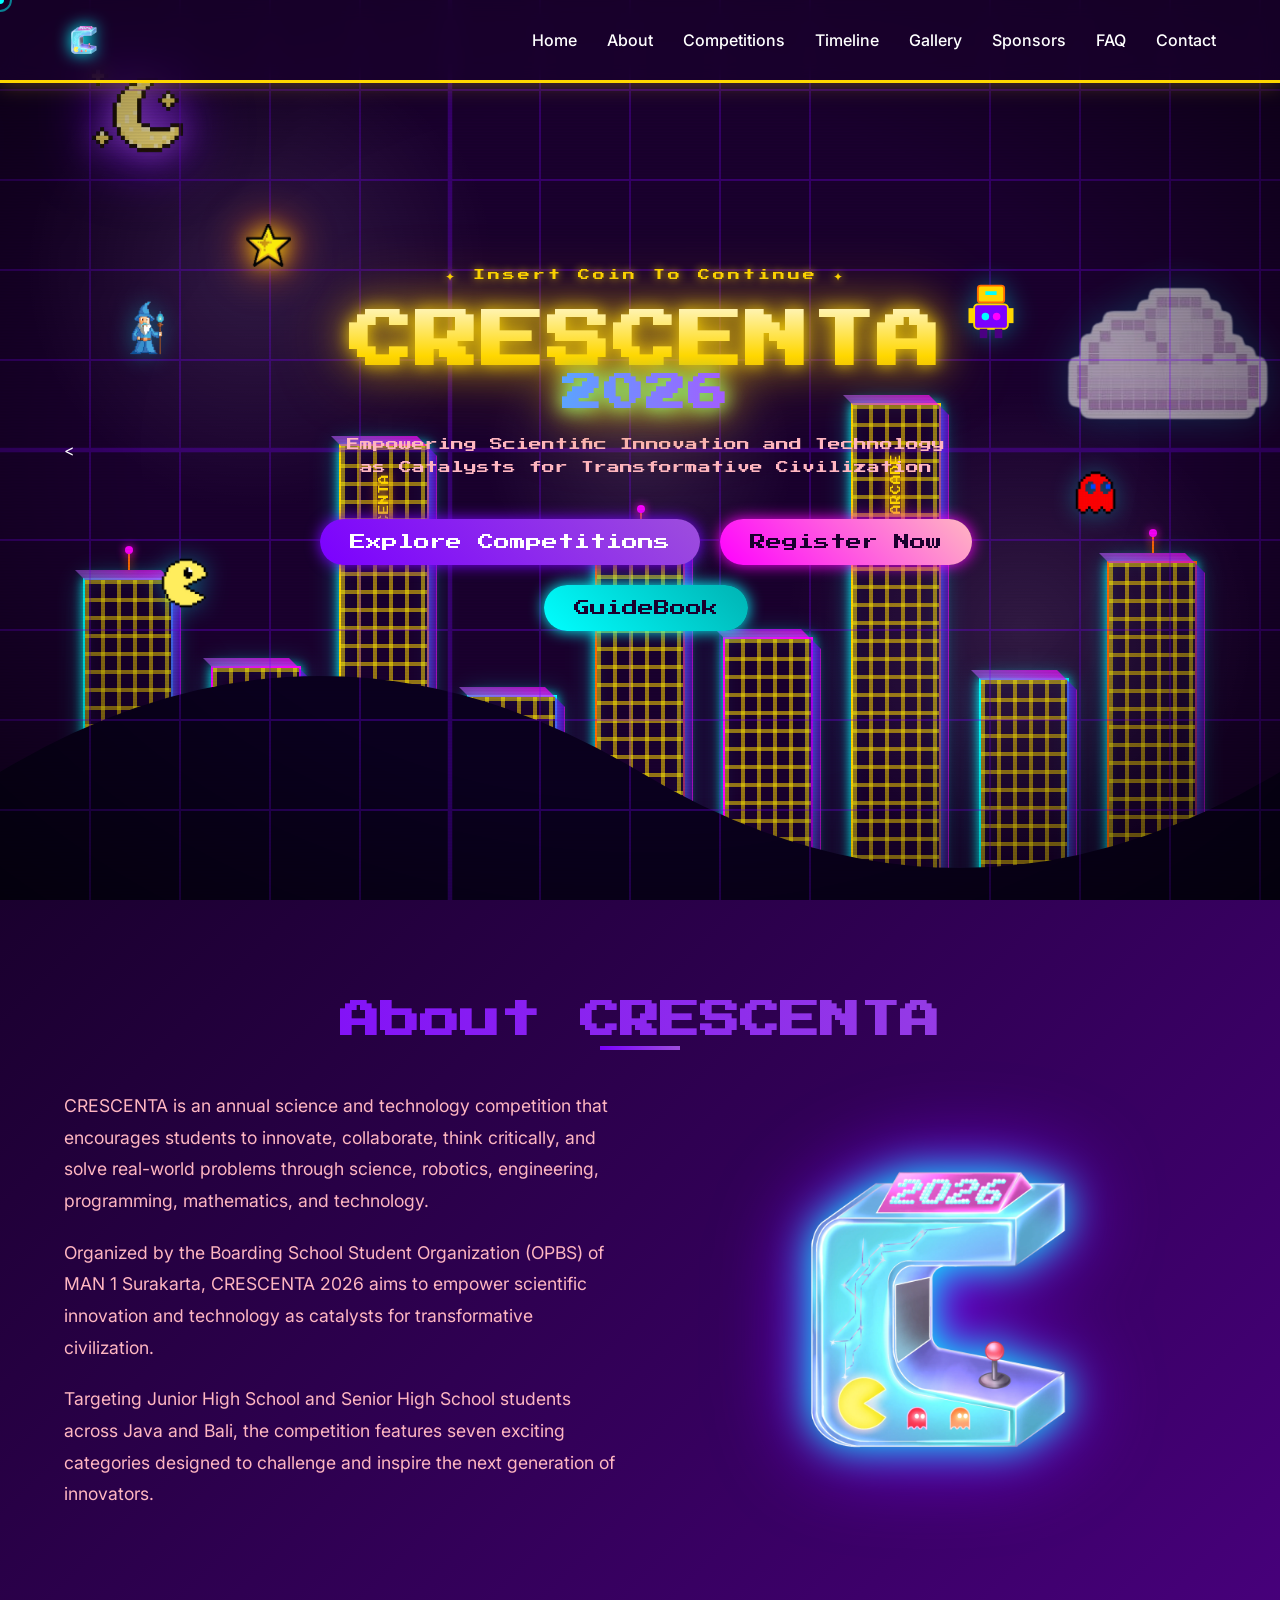
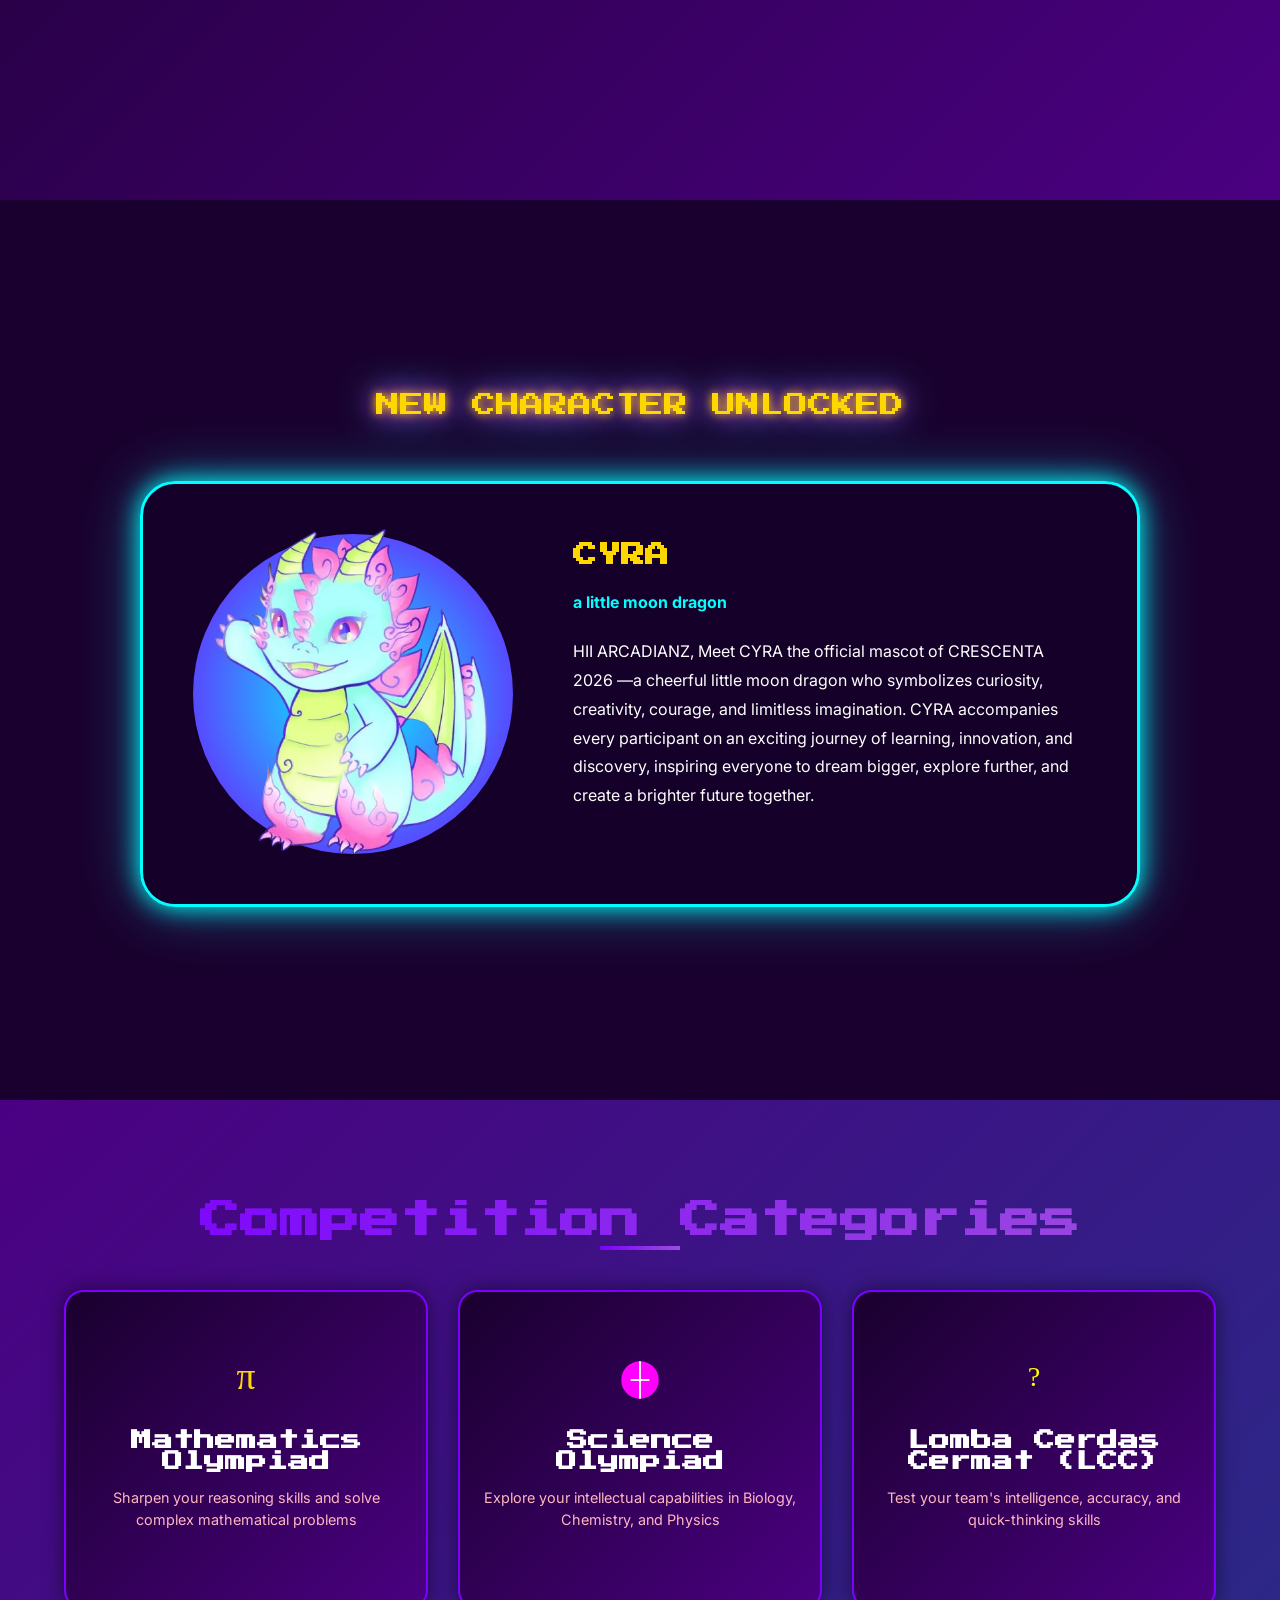
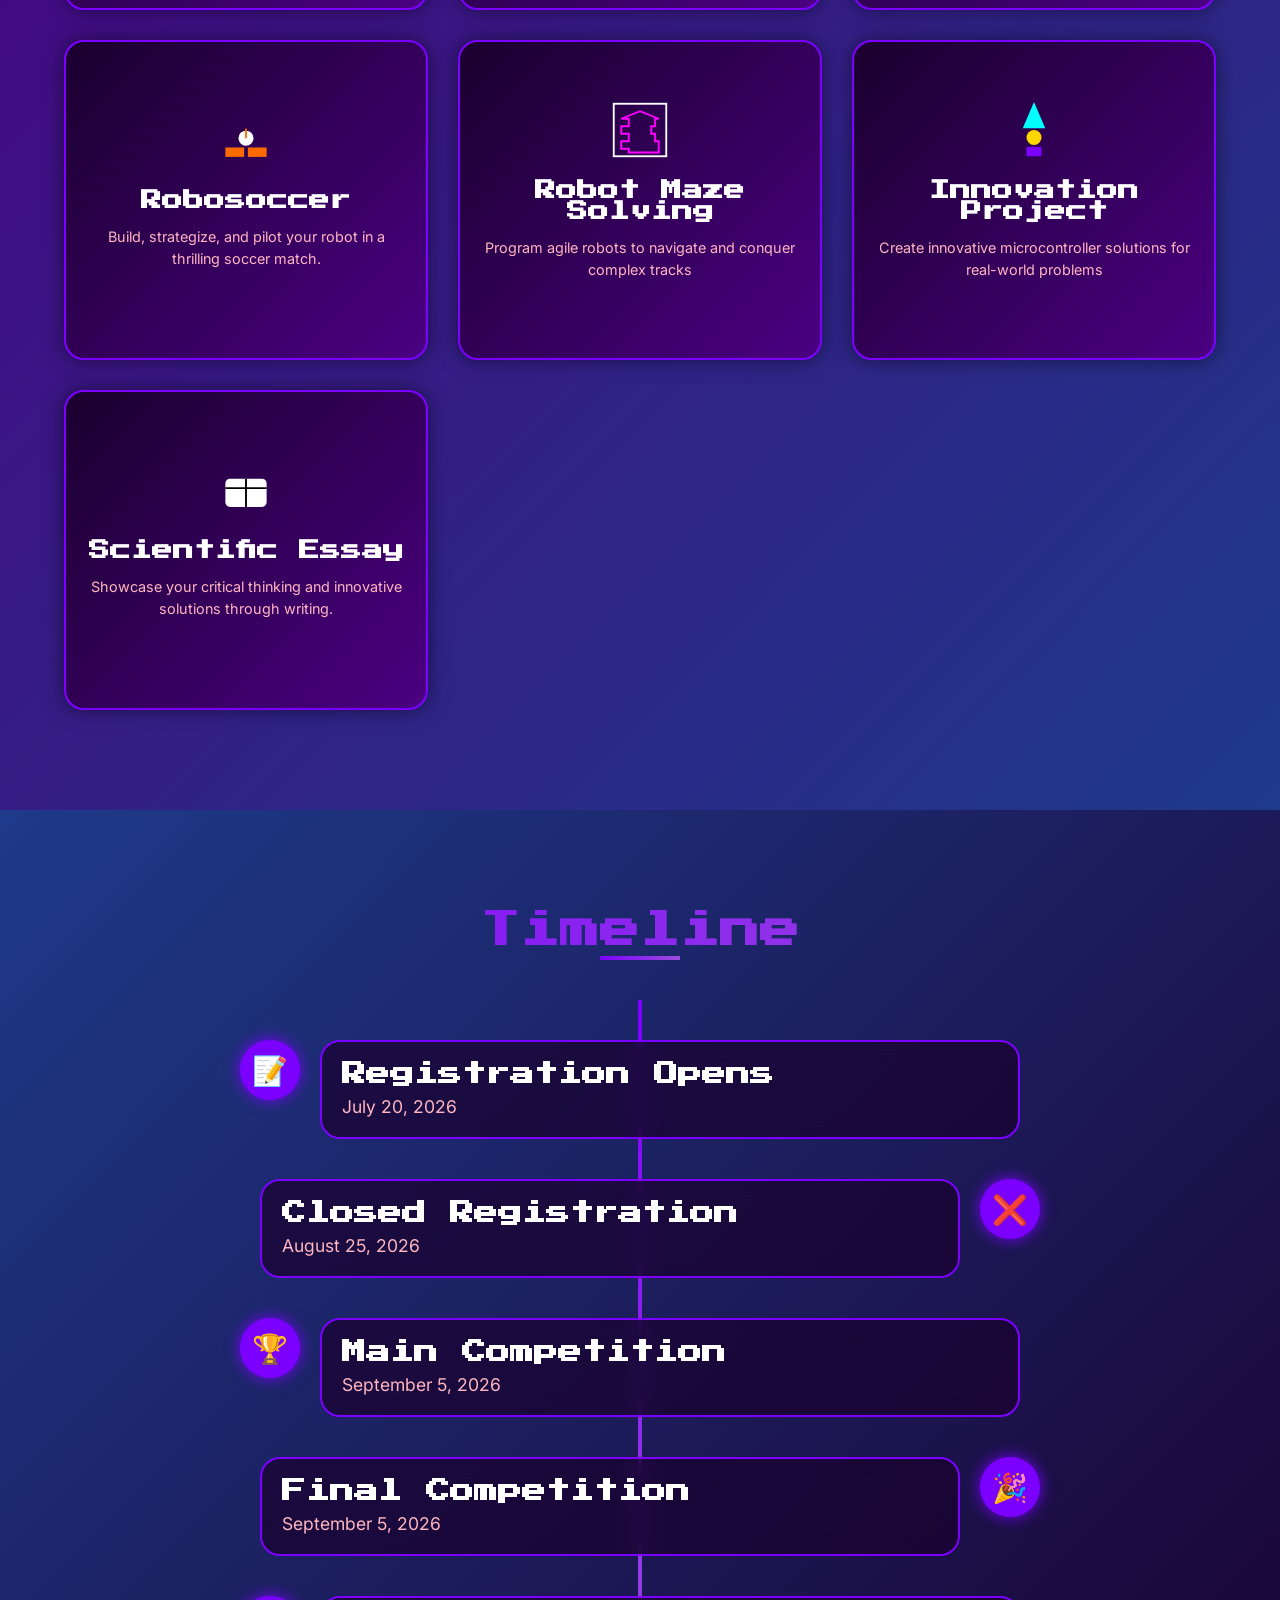
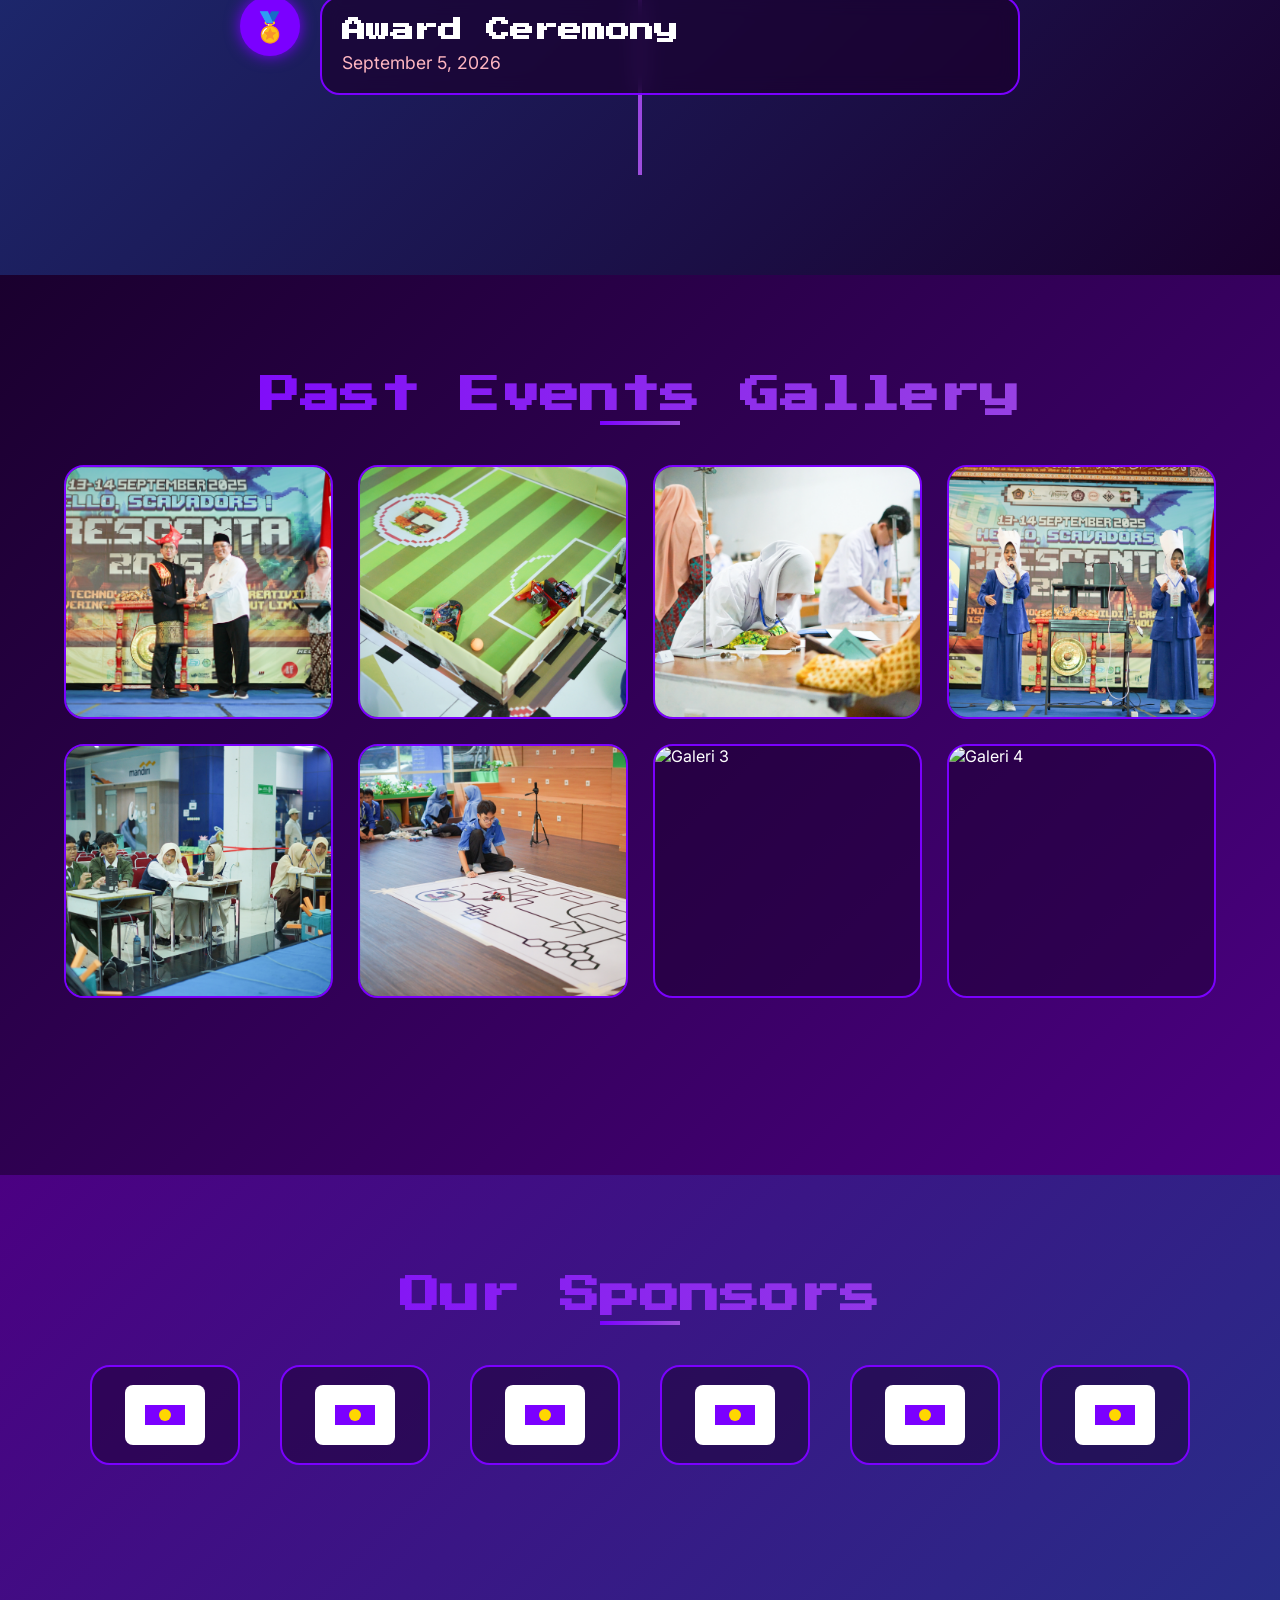
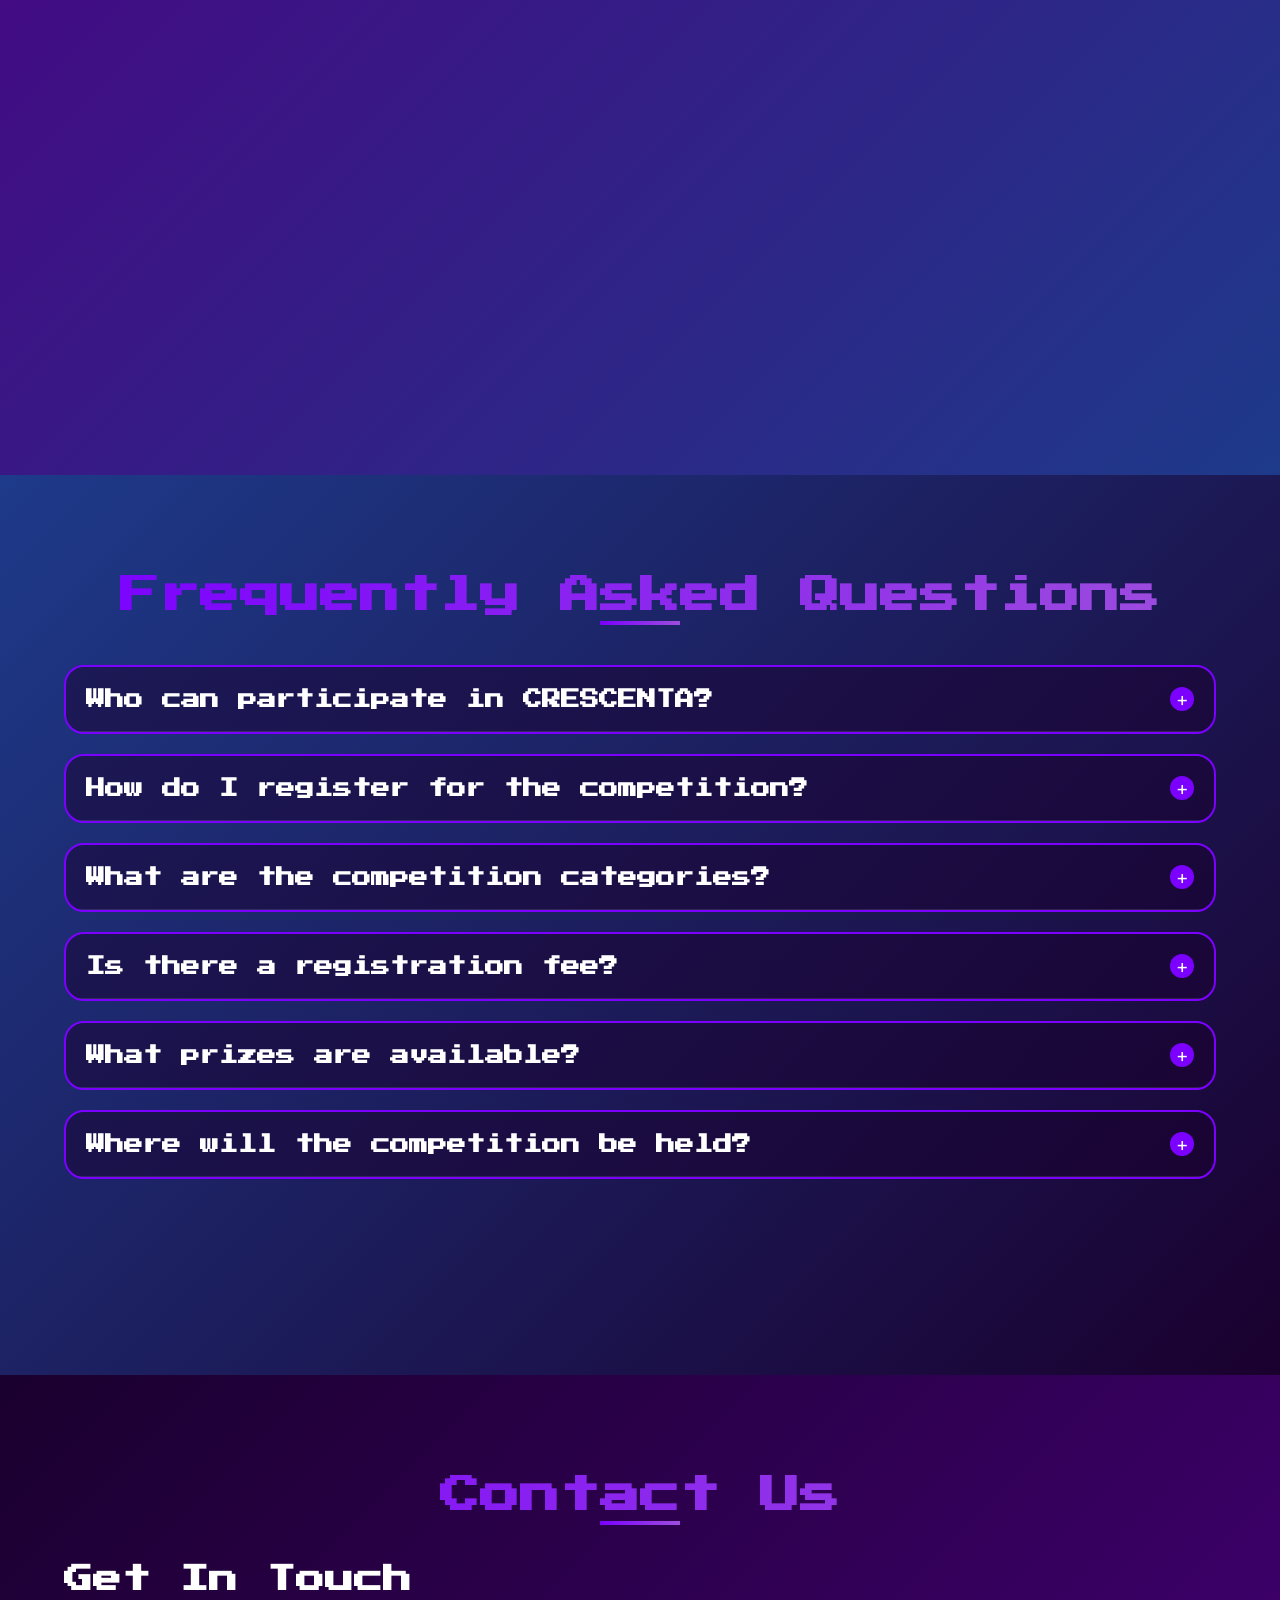
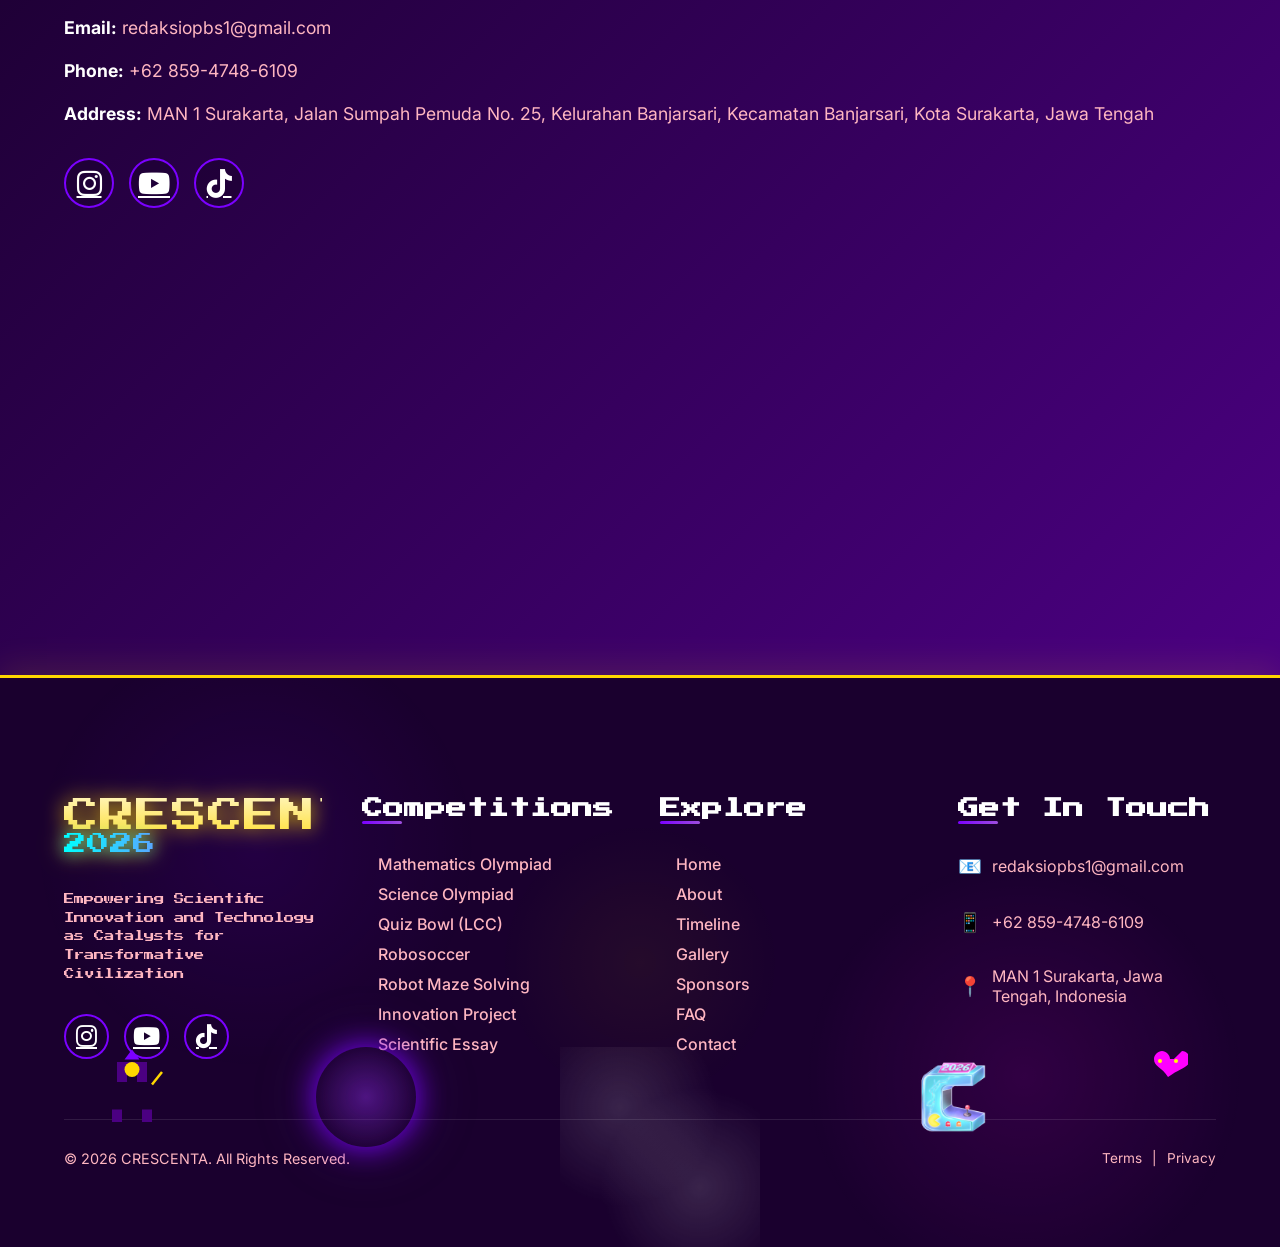
==== commit 95108565: "Add files via upload" ====
--- a/index.html
+++ b/index.html
@@ -1,792 +1,625 @@
-<!DOCTYPE html>
-<html lang="id">
-<head>
-  <meta charset="UTF-8" />
-  <meta name="viewport" content="width=device-width, initial-scale=1.0" />
-  <title>CRESCENTA 2026</title>
-  <link rel="icon" type="image/webp" href="assets/logo.webp">
-  <meta name="description" content="Official Website of CRESCENTA 2026 – Empowering Scientific Innovation and Technology">
-  <meta name="keywords" content="CRESCENTA, Competition, Science, Technology, MAN 1 Surakarta">
-  <meta property="og:title" content="CRESCENTA 2026">
-  <meta property="og:description" content="Empowering Scientific Innovation and Technology">
-  <meta name="theme-color" content="#080b18">
-  
-  <!-- Preconnect for fonts -->
-  <link rel="preconnect" href="https://fonts.googleapis.com" />
-  <link rel="preconnect" href="https://fonts.gstatic.com" crossorigin />
-  <link href="https://fonts.googleapis.com/css2?family=Press+Start+2P&family=VT323&display=swap" rel="stylesheet" />
-
-  <!-- Link to External CSS -->
-  <link rel="stylesheet" href="style.css">
-</head>
-<body>
-
-<!-- =========== PRELOADER =========== -->
-<div id="preloader" role="status" aria-label="Loading CRESCENTA 2026">
-  <div class="arcade-loader">
-    <div class="pacman-loader"></div>
-    <div class="dots-wrapper">
-      <div class="pac-dot"></div>
-      <div class="pac-dot"></div>
-      <div class="pac-dot"></div>
-      <div class="pac-dot"></div>
-    </div>
-  </div>
-  <div class="loader-text">LOADING...</div>
-</div>
-
-<!-- CRT & AMBIENT OVERLAYS -->
-<div class="crt-overlay" aria-hidden="true"></div>
-<div class="sweep-line" aria-hidden="true"></div>
-
-<!-- PIXEL CORNER BRACKETS -->
-<div class="px-corner tl" aria-hidden="true"></div>
-<div class="px-corner tr" aria-hidden="true"></div>
-<div class="px-corner bl" aria-hidden="true"></div>
-<div class="px-corner br" aria-hidden="true"></div>
-
-<!-- AMBIENT RETRO SCOREBOARD -->
-<div class="retro-scoreboard" aria-hidden="true">
-  HI-SCORE<br>9 9 9 9 9 9<br><br>SCORE<br>0 0 4 5 0 0<br><br>LEVEL 14<br><br>&#9829; &#9829; &#9829;
-</div>
-
-<!-- STARS & CYBER-GRID LAYER -->
-<div id="stars-layer" aria-hidden="true">
-  <div class="cyber-grid"></div>
-  <div class="bg-arcade" style="position:absolute;inset:0;pointer-events:none;z-index:0;">
-
-    <!-- Moving Pac-Man -->
-    <div class="bg-pac-row" style="position:absolute;left:0;right:0;bottom:18vh;height:40px;overflow:hidden;">
-      <div class="pacman" style="width:0;height:0;border:20px solid var(--gold);border-right-color:transparent;border-radius:50%;position:absolute;top:6px;left:-40px;z-index:2;animation:chomp 0.28s infinite alternate, movePac 10s linear infinite;"></div>
-      <div class="dots-wrapper" style="position:absolute;top:14px;left:40px;right:0;display:flex;gap:22px;align-items:center;justify-content:flex-start;">
-        <div class="pac-dot" style="width:8px;height:8px;animation:hideDot 10s linear infinite;animation-delay:0.4s;"></div>
-        <div class="pac-dot" style="width:8px;height:8px;animation:hideDot 10s linear infinite;animation-delay:1.0s;"></div>
-        <div class="pac-dot" style="width:8px;height:8px;animation:hideDot 10s linear infinite;animation-delay:1.6s;"></div>
-        <div class="pac-dot" style="width:8px;height:8px;animation:hideDot 10s linear infinite;animation-delay:2.2s;"></div>
-        <div class="pac-dot" style="width:8px;height:8px;animation:hideDot 10s linear infinite;animation-delay:2.8s;"></div>
-      </div>
-    </div>
-
-    <!-- Ghosts -->
-    <div class="ghost-sprite" style="left:18%;bottom:26vh;width:46px;height:46px;background:radial-gradient(circle at 35% 30%,#a855f7 25%,#7c3aed 26%);border-radius:50% 50% 10% 10%/60% 60% 40% 40%;opacity:0.25;"></div>
-    <div class="ghost-sprite" style="left:52%;bottom:30vh;width:46px;height:46px;background:radial-gradient(circle at 35% 30%,#c77dff 25%,#a855f7 26%);border-radius:50% 50% 10% 10%/60% 60% 40% 40%;opacity:0.18;animation-duration:4.2s;"></div>
-    <div class="ghost-sprite" style="left:78%;bottom:24vh;width:46px;height:46px;background:radial-gradient(circle at 35% 30%,#e879f9 25%,#c77dff 26%);border-radius:50% 50% 10% 10%/60% 60% 40% 40%;opacity:0.15;animation-duration:3.8s;"></div>
-
-    <!-- Purple Arcade Characters -->
-    <!-- 1. Purple Wizard -->
-    <div class="wizard-char" style="left:8%;top:15%;width:64px;height:80px;">
-      <svg viewBox="0 0 16 20" style="width:100%;height:100%;image-rendering:pixelated;" aria-hidden="true">
-        <rect x="5" y="1" width="6" height="2" fill="#a855f7"/><rect x="3" y="3" width="10" height="2" fill="#9333ea"/><rect x="2" y="5" width="12" height="2" fill="#7c3aed"/>
-        <rect x="4" y="7" width="8" height="5" fill="#c4b5fd"/>
-        <rect x="5" y="8" width="2" height="2" fill="#1e1b4b"/><rect x="9" y="8" width="2" height="2" fill="#1e1b4b"/>
-        <rect x="6" y="8" width="1" height="1" fill="#fff"/><rect x="10" y="8" width="1" height="1" fill="#fff"/>
-        <rect x="5" y="12" width="6" height="1" fill="#ddd6fe"/><rect x="6" y="13" width="4" height="1" fill="#c4b5fd"/><rect x="7" y="14" width="2" height="1" fill="#a78bfa"/>
-        <rect x="3" y="15" width="10" height="5" fill="#581c87"/><rect x="4" y="15" width="2" height="5" fill="#7c3aed"/><rect x="10" y="15" width="2" height="5" fill="#7c3aed"/>
-        <rect x="14" y="6" width="1" height="12" fill="#92400e"/>
-        <rect x="13" y="4" width="3" height="3" fill="#a855f7" class="sparkle"/><rect x="14" y="3" width="1" height="1" fill="#e879f9" class="sparkle"/>
-        <rect x="1" y="10" width="1" height="1" fill="#e879f9" class="sparkle" style="animation-delay:0.3s"/><rect x="0" y="14" width="1" height="1" fill="#c77dff" class="sparkle" style="animation-delay:0.6s"/>
-      </svg>
-    </div>
-
-    <!-- 2. Purple Dragon -->
-    <div class="dragon-char" style="right:10%;top:20%;width:72px;height:56px;">
-      <svg viewBox="0 0 18 14" style="width:100%;height:100%;image-rendering:pixelated;" aria-hidden="true">
-        <rect x="4" y="4" width="10" height="8" fill="#7c3aed"/><rect x="5" y="5" width="8" height="6" fill="#8b5cf6"/>
-        <rect x="1" y="2" width="6" height="5" fill="#6d28d9"/><rect x="2" y="3" width="4" height="3" fill="#8b5cf6"/>
-        <rect x="2" y="3" width="2" height="2" fill="#1e1b4b"/><rect x="2" y="3" width="1" height="1" fill="#fff"/>
-        <rect x="2" y="0" width="1" height="2" fill="#a855f7"/><rect x="5" y="0" width="1" height="2" fill="#a855f7"/>
-        <rect x="0" y="5" width="4" height="4" fill="#9333ea"/><rect x="1" y="6" width="2" height="2" fill="#a855f7"/>
-        <rect x="12" y="5" width="4" height="4" fill="#9333ea"/><rect x="13" y="6" width="2" height="2" fill="#a855f7"/>
-        <rect x="14" y="6" width="3" height="2" fill="#6d28d9"/><rect x="16" y="5" width="2" height="2" fill="#a855f7"/>
-        <rect x="-2" y="4" width="2" height="1" fill="#f472b6" class="fire-breath"/><rect x="-3" y="3" width="1" height="2" fill="#e879f9" class="fire-breath" style="animation-delay:0.3s"/>
-        <rect x="6" y="3" width="1" height="1" fill="#c77dff"/><rect x="9" y="3" width="1" height="1" fill="#c77dff"/><rect x="12" y="3" width="1" height="1" fill="#c77dff"/>
-      </svg>
-    </div>
-
-    <!-- 3. Arcade Bot -->
-    <div class="arcade-bot" style="left:35%;top:8%;width:52px;height:64px;">
-      <svg viewBox="0 0 13 16" style="width:100%;height:100%;image-rendering:pixelated;" aria-hidden="true">
-        <rect x="6" y="0" width="1" height="3" fill="#a78bfa"/><rect x="5" y="0" width="3" height="1" fill="#e879f9"/>
-        <rect x="2" y="3" width="9" height="6" fill="#581c87" stroke="#7c3aed" stroke-width="0.5"/><rect x="3" y="4" width="7" height="4" fill="#4c1d95"/>
-        <rect x="4" y="5" width="2" height="2" fill="#a855f7" class="bot-eye"/><rect x="7" y="5" width="2" height="2" fill="#a855f7" class="bot-eye"/>
-        <rect x="4.5" y="5.5" width="1" height="1" fill="#fff"/><rect x="7.5" y="5.5" width="1" height="1" fill="#fff"/>
-        <rect x="3" y="9" width="7" height="5" fill="#6d28d9"/><rect x="4" y="10" width="5" height="3" fill="#5b21b6"/>
-        <rect x="5" y="11" width="3" height="2" fill="#1e1b4b"/><rect x="6" y="11.5" width="1" height="1" fill="#a855f7" class="bot-eye" style="animation-delay:0.5s"/>
-        <rect x="1" y="10" width="2" height="3" fill="#7c3aed"/><rect x="10" y="10" width="2" height="3" fill="#7c3aed"/>
-        <rect x="4" y="14" width="2" height="2" fill="#8b5cf6"/><rect x="7" y="14" width="2" height="2" fill="#8b5cf6"/>
-      </svg>
-    </div>
-
-    <!-- 4. Crystal -->
-    <div class="crystal-char" style="right:25%;top:12%;width:36px;height:44px;">
-      <svg viewBox="0 0 9 11" style="width:100%;height:100%;image-rendering:pixelated;" aria-hidden="true">
-        <rect x="3" y="0" width="3" height="1" fill="#e879f9"/><rect x="2" y="1" width="5" height="1" fill="#c77dff"/>
-        <rect x="1" y="2" width="7" height="4" fill="#a855f7"/><rect x="2" y="3" width="5" height="3" fill="#9333ea"/>
-        <rect x="2" y="2" width="2" height="2" fill="#c4b5fd"/>
-        <rect x="1" y="6" width="7" height="3" fill="#7c3aed"/><rect x="2" y="6" width="5" height="3" fill="#6d28d9"/>
-        <rect x="3" y="9" width="3" height="1" fill="#581c87"/><rect x="4" y="10" width="1" height="1" fill="#4c1d95"/>
-        <rect x="0" y="1" width="1" height="1" fill="#fff" opacity="0.6"/><rect x="8" y="4" width="1" height="1" fill="#fff" opacity="0.4"/>
-      </svg>
-    </div>
-
-    <!-- 5. Energy Orb -->
-    <div class="energy-orb" style="left:22%;top:35%;width:40px;height:40px;">
-      <svg viewBox="0 0 10 10" style="width:100%;height:100%;" aria-hidden="true">
-        <defs>
-          <radialGradient id="orbGlow" cx="50%" cy="50%" r="50%">
-            <stop offset="0%" stop-color="#e879f9" stop-opacity="1"/>
-            <stop offset="40%" stop-color="#a855f7" stop-opacity="0.8"/>
-            <stop offset="100%" stop-color="#7c3aed" stop-opacity="0"/>
-          </radialGradient>
-        </defs>
-        <circle cx="5" cy="5" r="5" fill="url(#orbGlow)" class="orb-core"/>
-        <circle cx="5" cy="5" r="2.5" fill="#f0abfc" opacity="0.8">
-          <animate attributeName="r" values="2;3;2" dur="2s" repeatCount="indefinite"/>
-          <animate attributeName="opacity" values="0.8;0.4;0.8" dur="2s" repeatCount="indefinite"/>
-        </circle>
-        <circle cx="1" cy="5" r="0.6" fill="#c77dff" opacity="0.8">
-          <animateTransform attributeName="transform" type="rotate" from="0 5 5" to="360 5 5" dur="3s" repeatCount="indefinite"/>
-        </circle>
-        <circle cx="9" cy="5" r="0.5" fill="#e879f9" opacity="0.6">
-          <animateTransform attributeName="transform" type="rotate" from="180 5 5" to="540 5 5" dur="2.5s" repeatCount="indefinite"/>
-        </circle>
-      </svg>
-    </div>
-
-    <!-- 6. Rocket -->
-    <div class="rocket-char" style="right:35%;top:5%;width:48px;height:56px;">
-      <svg viewBox="0 0 12 14" style="width:100%;height:100%;image-rendering:pixelated;" aria-hidden="true">
-        <rect x="4" y="1" width="4" height="8" fill="#e879f9"/><rect x="5" y="2" width="2" height="6" fill="#f0abfc"/>
-        <rect x="4" y="0" width="4" height="1" fill="#c77dff"/><rect x="5" y="0" width="2" height="1" fill="#e879f9"/>
-        <rect x="2" y="7" width="2" height="3" fill="#a855f7"/><rect x="8" y="7" width="2" height="3" fill="#a855f7"/>
-        <rect x="1" y="8" width="1" height="2" fill="#9333ea"/><rect x="10" y="8" width="1" height="2" fill="#9333ea"/>
-        <rect x="5" y="3" width="2" height="2" fill="#1e1b4b"/><rect x="5.5" y="3.5" width="1" height="1" fill="#60a5fa"/>
-        <rect x="5" y="9" width="2" height="2" fill="#c084fc" class="rocket-flame"/>
-        <rect x="4" y="10" width="1" height="2" fill="#a855f7" class="rocket-flame" style="animation-delay:0.1s"/>
-        <rect x="7" y="10" width="1" height="2" fill="#a855f7" class="rocket-flame" style="animation-delay:0.15s"/>
-        <rect x="5" y="11" width="2" height="2" fill="#e879f9" class="rocket-flame" style="animation-delay:0.05s"/>
-      </svg>
-    </div>
-
-    <!-- 7. Pixel Heart -->
-    <div class="wizard-char" style="left:60%;top:18%;width:32px;height:28px;animation-duration:4s;">
-      <svg viewBox="0 0 8 7" style="width:100%;height:100%;image-rendering:pixelated;" aria-hidden="true">
-        <rect x="1" y="1" width="1" height="1" fill="#e879f9"/><rect x="2" y="0" width="2" height="1" fill="#a855f7"/>
-        <rect x="5" y="1" width="1" height="1" fill="#e879f9"/><rect x="6" y="0" width="2" height="1" fill="#a855f7"/>
-        <rect x="0" y="2" width="8" height="1" fill="#9333ea"/><rect x="0" y="3" width="8" height="1" fill="#7c3aed"/>
-        <rect x="1" y="4" width="6" height="1" fill="#7c3aed"/><rect x="2" y="5" width="4" height="1" fill="#6d28d9"/><rect x="3" y="6" width="2" height="1" fill="#581c87"/>
-      </svg>
-    </div>
-
-    <!-- 8. Purple Star -->
-    <div class="crystal-char" style="left:75%;top:8%;width:28px;height:28px;animation-duration:6s;">
-      <svg viewBox="0 0 7 7" style="width:100%;height:100%;image-rendering:pixelated;" aria-hidden="true">
-        <rect x="3" y="0" width="1" height="7" fill="#e879f9"/><rect x="0" y="3" width="7" height="1" fill="#e879f9"/>
-        <rect x="1" y="1" width="1" height="1" fill="#c77dff"/><rect x="5" y="1" width="1" height="1" fill="#c77dff"/>
-        <rect x="1" y="5" width="1" height="1" fill="#c77dff"/><rect x="5" y="5" width="1" height="1" fill="#c77dff"/>
-        <rect x="2" y="2" width="3" height="3" fill="#a855f7"/>
-        <rect x="3" y="2" width="1" height="3" fill="#f0abfc"/><rect x="2" y="3" width="3" height="1" fill="#f0abfc"/>
-      </svg>
-    </div>
-
-    <!-- Space Invader -->
-    <div class="invader-sprite" style="left:12%;top:10%;width:48px;height:24px;opacity:0.12;" aria-hidden="true">
-      <svg width="48" height="24" viewBox="0 0 24 12" style="width:100%;height:100%;image-rendering:pixelated;">
-        <rect x="2" y="2" width="2" height="2" fill="#a855f7"/><rect x="4" y="2" width="2" height="2" fill="#a855f7"/>
-        <rect x="6" y="2" width="2" height="2" fill="#a855f7"/><rect x="8" y="2" width="2" height="2" fill="#a855f7"/>
-        <rect x="3" y="4" width="2" height="2" fill="#a855f7"/><rect x="5" y="4" width="2" height="2" fill="#a855f7"/><rect x="7" y="4" width="2" height="2" fill="#a855f7"/>
-      </svg>
-    </div>
-
-    <!-- UFO -->
-    <div class="ufo-sprite" style="top:6%;left:-10%;width:84px;height:36px;opacity:0.12;pointer-events:none;z-index:1;animation:movePac 28s linear infinite;" aria-hidden="true">
-      <svg viewBox="0 0 84 36" style="width:100%;height:100%;image-rendering:pixelated;">
-        <ellipse cx="42" cy="18" rx="34" ry="10" fill="#a855f7" opacity="0.9"/>
-        <ellipse cx="42" cy="14" rx="18" ry="6" fill="#0a0c1e"/>
-        <circle cx="42" cy="14" r="3" fill="#e879f9"/>
-      </svg>
-    </div>
-
-    <!-- Arcade Cabinet -->
-    <div class="cabinet-sprite" style="position:absolute;left:6%;bottom:8vh;width:76px;height:110px;opacity:0.1;pointer-events:none;z-index:1;" aria-hidden="true">
-      <svg viewBox="0 0 76 110" style="width:100%;height:100%;image-rendering:pixelated;">
-        <rect x="4" y="4" width="68" height="102" fill="#0a0c1e" stroke="#7c3aed" stroke-width="3"/>
-        <rect x="12" y="14" width="52" height="36" fill="#a855f7" opacity="0.2"/>
-        <circle cx="28" cy="64" r="6" fill="#a855f7"/>
-        <rect x="44" y="58" width="8" height="8" fill="#e879f9"/>
-      </svg>
-    </div>
-
-    <!-- Coins -->
-    <div class="coin-sprite" style="position:absolute;right:18%;top:12vh;width:18px;height:18px;color:var(--purple-bright);font-family:'Press Start 2P';font-size:14px;opacity:0.22;pointer-events:none;display:flex;align-items:center;justify-content:center;animation:float-icon 2.4s ease-in-out infinite alternate;" aria-hidden="true">$</div>
-    <div class="coin-sprite" style="position:absolute;right:24%;top:18vh;width:14px;height:14px;color:var(--purple);font-family:'Press Start 2P';font-size:12px;opacity:0.18;pointer-events:none;display:flex;align-items:center;justify-content:center;animation:coin-pulse 3.6s ease-in-out infinite;" aria-hidden="true">&#9830;</div>
-    <div class="coin-sprite" style="position:absolute;right:30%;top:10vh;width:16px;height:16px;color:#e879f9;font-family:'Press Start 2P';font-size:13px;opacity:0.15;pointer-events:none;display:flex;align-items:center;justify-content:center;animation:float-icon 3s ease-in-out infinite alternate;animation-delay:0.5s;" aria-hidden="true">&#9733;</div>
-
-    <!-- Power pellets -->
-    <div style="position:absolute;left:38%;bottom:20vh;width:12px;height:12px;border-radius:50%;background:var(--purple-bright);box-shadow:0 0 12px var(--purple-bright),0 0 24px var(--purple);opacity:0.9;pointer-events:none;animation:blink 2s linear infinite;" aria-hidden="true"></div>
-    <div style="position:absolute;right:45%;bottom:22vh;width:10px;height:10px;border-radius:50%;background:#e879f9;box-shadow:0 0 10px #e879f9,0 0 20px #c77dff;opacity:0.8;pointer-events:none;animation:blink 1.5s linear infinite;animation-delay:0.5s;" aria-hidden="true"></div>
-
-    <!-- Neon streaks -->
-    <div class="neon-streak" style="top:25vh;left:5%;width:40%;background:linear-gradient(90deg,transparent,rgba(168,85,247,0.18),transparent);animation-duration:6s;" aria-hidden="true"></div>
-    <div class="neon-streak" style="top:45vh;left:20%;width:25%;background:linear-gradient(90deg,transparent,rgba(232,121,249,0.14),transparent);animation-duration:7s;animation-delay:1.2s;" aria-hidden="true"></div>
-    <div class="neon-streak" style="top:60vh;left:55%;width:30%;background:linear-gradient(90deg,transparent,rgba(147,51,234,0.12),transparent);animation-duration:5.6s;animation-delay:0.6s;" aria-hidden="true"></div>
-    <div class="neon-streak" style="top:35vh;left:70%;width:20%;background:linear-gradient(90deg,transparent,rgba(199,125,255,0.16),transparent);animation-duration:8s;animation-delay:2s;" aria-hidden="true"></div>
-
-    <!-- Particle containers (filled by JS) -->
-    <div id="purple-particles" style="position:absolute;inset:0;pointer-events:none;z-index:0;" aria-hidden="true"></div>
-    <div id="pixel-rain" style="position:absolute;inset:0;pointer-events:none;z-index:0;" aria-hidden="true"></div>
-
-    <!-- Ambient texts -->
-    <div class="ambient-text" style="top:10vh;left:6%;color:rgba(168,85,247,0.08);font-size:0.9rem;" aria-hidden="true">INSERT COIN</div>
-    <div class="ambient-text" style="top:28vh;right:8%;color:rgba(232,121,249,0.06);font-size:0.7rem;animation-delay:1s;" aria-hidden="true">PLAYER 1</div>
-    <div class="ambient-text" style="top:50vh;left:3%;color:rgba(147,51,234,0.07);font-size:0.5rem;animation-delay:2s;" aria-hidden="true">POWER UP</div>
-  </div>
-</div>
-
-<nav id="navbar" role="navigation" aria-label="Navigasi Utama">
-  <div class="nav-inner">
-    <a href="#hero" class="nav-logo" aria-label="CRESCENTA 2026 – Kembali ke atas">
-      <img src="assets/logo.webp" alt="Logo CRESCENTA 2026" width="42" height="42" onerror="this.style.display='none'">
-      <span>CRESCENTA 2026</span>
-    </a>
-    <div class="nav-links" role="list">
-      <button onclick="scrollToId('hero')" role="listitem">Home</button>
-      <button onclick="scrollToId('about')" role="listitem">About</button>
-      <button onclick="scrollToId('mascot')" role="listitem">Mascot</button>
-      <button onclick="scrollToId('competition')" role="listitem">Competition</button>
-      <button onclick="scrollToId('timeline')" role="listitem">Timeline</button>
-      <button onclick="scrollToId('register')" role="listitem">Register</button>
-      <button onclick="scrollToId('gallery')" role="listitem">Gallery</button>
-      <button onclick="scrollToId('faq')" role="listitem">FAQ</button>
-    </div>
-    <button class="nav-hamburger" id="hamburger-btn" onclick="toggleMenu()" aria-label="Buka menu navigasi" aria-expanded="false" aria-controls="nav-mobile">[=]</button>
-  </div>
-  <div class="nav-mobile" id="nav-mobile" role="menu">
-    <button onclick="scrollToId('hero')" role="menuitem">[HOME]</button>
-    <button onclick="scrollToId('about')" role="menuitem">[ABOUT]</button>
-    <button onclick="scrollToId('mascot')" role="menuitem">[MASCOT]</button>
-    <button onclick="scrollToId('competition')" role="menuitem">[COMPETITION]</button>
-    <button onclick="scrollToId('timeline')" role="menuitem">[TIMELINE]</button>
-    <button onclick="scrollToId('register')" role="menuitem">[REGISTER]</button>
-    <button onclick="scrollToId('gallery')" role="menuitem">[GALLERY]</button>
-    <button onclick="scrollToId('faq')" role="menuitem">[FAQ]</button>
-  </div>
-</nav>
-
-<main>
-<section id="hero" aria-label="Hero">
-  <div class="hero-inner">
-    <div class="hero-moon bounce" aria-hidden="true">
-      <svg width="60" height="60" viewBox="0 0 60 60" style="image-rendering:pixelated">
-        <path d="M30 4 C16 4 5 15 5 30 C5 45 16 56 30 56 C24 48 21 38 23 30 C25 20 33 12 46 9 C42 5.8 36 4 30 4Z" fill="#a855f7"/>
-        <circle cx="22" cy="24" r="3" fill="#7c3aed"/>
-        <circle cx="33" cy="36" r="2" fill="#7c3aed"/>
-        <circle cx="18" cy="34" r="2" fill="#7c3aed"/>
-      </svg>
-    </div>
-
-    <div>
-      <h1 class="hero-title glow-pulse">CRESCENTA</h1>
-      <p class="hero-year">2 &nbsp; 0 &nbsp; 2 &nbsp; 6</p>
-    </div>
-
-    <div class="hero-bar">
-      <p>OPBS MAN 1 Surakarta &nbsp;|&nbsp; Present</p>
-    </div>
-
-    <div class="hero-theme">
-      <p>"Empowering Scientific Innovation and Technology<br>as Catalysts for Transformative Civilization"</p>
-    </div>
-
-    <div class="hero-btns" style="margin-top:1rem;">
-      <button class="px-btn" onclick="scrollToId('competition')">COMPETITION &gt;&gt;</button>
-      <a href="https://drive.google.com/drive/folders/113uXKgDkNOpQnDNucdJxl0gSAAKfzFbl?usp=drive_link" target="_blank" rel="noopener noreferrer" class="px-btn green">GUIDEBOOK [?]</a>
-      <button class="px-btn cyan" onclick="scrollToId('register')">GAME START &gt;</button>
-    </div>
-
-    <div class="hero-stats" style="margin-top:1rem;">
-      <div class="hero-stat">
-        <div class="stat-lbl">TANGGAL</div>
-        <div class="stat-val">5 SEPTEMBER 2026</div>
-      </div>
-      <div class="hero-stat">
-        <div class="stat-lbl">LOKASI</div>
-        <div class="stat-val">MAN 1 Surakarta</div>
-      </div>
-      <div class="hero-stat">
-        <div class="stat-lbl">PESERTA</div>
-        <div class="stat-val">450+</div>
-      </div>
-      <div class="hero-stat">
-        <div class="stat-lbl">CABANG LOMBA</div>
-        <div class="stat-val">7</div>
-      </div>
-    </div>
-  </div>
-
-  <!-- CITYSCAPE SVG -->
-  <div class="cityscape" aria-hidden="true">
-    <svg viewBox="0 0 1200 360" preserveAspectRatio="xMidYMax slice" xmlns="http://www.w3.org/2000/svg">
-      <defs>
-        <pattern id="winPattern" width="15" height="21" patternUnits="userSpaceOnUse">
-          <rect width="15" height="21" fill="transparent"/>
-          <rect x="4" y="6" width="10" height="12" class="win"/>
-        </pattern>
-        <pattern id="winPatternCyan" width="15" height="21" patternUnits="userSpaceOnUse">
-          <rect width="15" height="21" fill="transparent"/>
-          <rect x="4" y="6" width="10" height="12" class="win cyan"/>
-        </pattern>
-        <pattern id="winPatternPurple" width="15" height="21" patternUnits="userSpaceOnUse">
-          <rect width="15" height="21" fill="transparent"/>
-          <rect x="4" y="6" width="10" height="12" class="win purple"/>
-        </pattern>
-        <filter id="neonGlow" x="-50%" y="-50%" width="200%" height="200%">
-          <feGaussianBlur stdDeviation="3" result="blur"/>
-          <feMerge><feMergeNode in="blur"/><feMergeNode in="blur"/><feMergeNode in="SourceGraphic"/></feMerge>
-        </filter>
-        <filter id="strongGlow" x="-100%" y="-100%" width="300%" height="300%">
-          <feGaussianBlur stdDeviation="6" result="blur1"/>
-          <feGaussianBlur stdDeviation="12" result="blur2"/>
-          <feMerge><feMergeNode in="blur2"/><feMergeNode in="blur1"/><feMergeNode in="SourceGraphic"/></feMerge>
-        </filter>
-        <linearGradient id="neonPurpleGrad" x1="0%" y1="0%" x2="0%" y2="100%">
-          <stop offset="0%" stop-color="#e879f9" stop-opacity="0.8"/><stop offset="50%" stop-color="#a855f7" stop-opacity="1"/><stop offset="100%" stop-color="#7c3aed" stop-opacity="0.6"/>
-        </linearGradient>
-        <linearGradient id="neonCyanGrad" x1="0%" y1="0%" x2="0%" y2="100%">
-          <stop offset="0%" stop-color="#67e8f9" stop-opacity="0.8"/><stop offset="50%" stop-color="#00d4ff" stop-opacity="1"/><stop offset="100%" stop-color="#0891b2" stop-opacity="0.6"/>
-        </linearGradient>
-        <linearGradient id="neonGoldGrad" x1="0%" y1="0%" x2="0%" y2="100%">
-          <stop offset="0%" stop-color="#fcd34d" stop-opacity="0.8"/><stop offset="50%" stop-color="#f5a623" stop-opacity="1"/><stop offset="100%" stop-color="#b45309" stop-opacity="0.6"/>
-        </linearGradient>
-        <linearGradient id="neonPinkGrad" x1="0%" y1="0%" x2="0%" y2="100%">
-          <stop offset="0%" stop-color="#f9a8d4" stop-opacity="0.8"/><stop offset="50%" stop-color="#e879f9" stop-opacity="1"/><stop offset="100%" stop-color="#c026d3" stop-opacity="0.6"/>
-        </linearGradient>
-      </defs>
-
-      <!-- Retro Sun -->
-      <g class="retro-sun" style="transform-origin:600px 80px;">
-        <circle cx="600" cy="80" r="50" fill="url(#neonPurpleGrad)" opacity="0.15"/>
-        <circle cx="600" cy="80" r="40" fill="#a855f7" opacity="0.1"/>
-        <circle cx="600" cy="80" r="30" fill="#e879f9" opacity="0.08"/>
-        <rect x="550" y="75" width="100" height="2" fill="#7c3aed" opacity="0.1"/>
-        <rect x="555" y="80" width="90" height="2" fill="#7c3aed" opacity="0.1"/>
-        <rect x="560" y="85" width="80" height="2" fill="#7c3aed" opacity="0.1"/>
-      </g>
-
-      <!-- BUILDING 1 – GOLD -->
-      <g class="building theme-gold building-3d">
-        <rect class="bld-front" x="8" y="75" width="120" height="200"/>
-        <polygon class="bld-side" points="128,75 168,55 168,255 128,275"/>
-        <polygon class="bld-top" points="8,75 128,75 168,55 48,55"/>
-        <rect x="8" y="75" width="120" height="200" fill="url(#winPattern)"/>
-        <line class="neon-edge gold neon-chase" x1="8" y1="75" x2="8" y2="275" stroke="url(#neonGoldGrad)" stroke-width="2"/>
-        <line class="neon-edge gold neon-chase" x1="128" y1="75" x2="128" y2="275" stroke="url(#neonGoldGrad)" stroke-width="2" style="animation-delay:0.5s"/>
-        <line x1="8" y1="78" x2="128" y2="78" stroke="#f5a623" stroke-width="2" filter="url(#neonGlow)" opacity="0.8"/>
-        <g class="lights">
-          <rect class="win-luminous city-win" x="22" y="87" width="10" height="12"/><rect class="win-luminous city-win" x="42" y="87" width="10" height="12"/>
-          <rect class="win-luminous city-win" x="62" y="87" width="10" height="12"/><rect class="win-luminous city-win" x="82" y="87" width="10" height="12"/>
-          <rect class="win-luminous city-win" x="102" y="95" width="10" height="12"/><rect class="win-luminous city-win" x="42" y="110" width="10" height="12"/>
-          <rect class="win-luminous city-win" x="62" y="135" width="10" height="12"/><rect class="win-luminous city-win" x="82" y="160" width="10" height="12"/>
-          <rect class="win-luminous city-win" x="22" y="180" width="10" height="12"/>
-        </g>
-        <g class="lights-purple">
-          <rect class="win purple-glow city-win-purple" x="102" y="87" width="10" height="12"/>
-          <rect class="win purple-glow city-win-purple" x="22" y="130" width="10" height="12"/>
-          <rect class="win purple-glow city-win-purple" x="102" y="180" width="10" height="12"/>
-        </g>
-        <line x1="68" y1="55" x2="68" y2="25" stroke="#4a5568" stroke-width="2"/>
-        <circle cx="68" cy="23" r="3" fill="#ff0040" filter="url(#neonGlow)"><animate attributeName="opacity" values="1;0.3;1" dur="1s" repeatCount="indefinite"/></circle>
-      </g>
-
-      <!-- BUILDING 2 – CYAN -->
-      <g class="building theme-cyan building-3d">
-        <rect class="bld-front" x="150" y="45" width="110" height="230"/>
-        <polygon class="bld-side" points="260,45 304,25 304,275 260,275"/>
-        <polygon class="bld-top" points="150,45 260,45 304,25 194,25"/>
-        <rect x="150" y="45" width="110" height="230" fill="url(#winPatternCyan)"/>
-        <line class="neon-edge cyan neon-chase" x1="150" y1="45" x2="150" y2="275" stroke="url(#neonCyanGrad)" stroke-width="2"/>
-        <line class="neon-edge cyan neon-chase" x1="260" y1="45" x2="260" y2="275" stroke="url(#neonCyanGrad)" stroke-width="2" style="animation-delay:0.7s"/>
-        <line x1="150" y1="48" x2="260" y2="48" stroke="#00d4ff" stroke-width="2" filter="url(#neonGlow)" opacity="0.8"/>
-        <line x1="205" y1="45" x2="205" y2="275" stroke="#00d4ff" stroke-width="1" opacity="0.4" filter="url(#neonGlow)"/>
-        <g class="lights">
-          <rect class="win-luminous city-win" x="166" y="63" width="10" height="12"/><rect class="win-luminous city-win" x="186" y="63" width="10" height="12"/>
-          <rect class="win-luminous city-win" x="206" y="63" width="10" height="12"/><rect class="win-luminous city-win" x="226" y="63" width="10" height="12"/>
-          <rect class="win-luminous city-win" x="186" y="95" width="10" height="12"/><rect class="win-luminous city-win" x="206" y="130" width="10" height="12"/>
-          <rect class="win-luminous city-win" x="226" y="160" width="10" height="12"/><rect class="win-luminous city-win" x="166" y="190" width="10" height="12"/>
-          <rect class="win-luminous city-win" x="246" y="100" width="10" height="12"/>
-        </g>
-        <g class="lights-purple">
-          <rect class="win purple-glow city-win-purple" x="246" y="63" width="10" height="12"/>
-          <rect class="win purple-glow city-win-purple" x="166" y="140" width="10" height="12"/>
-          <rect class="win purple-glow city-win-purple" x="246" y="200" width="10" height="12"/>
-        </g>
-        <g class="hologram-billboard" style="transform-origin:205px 35px;">
-          <rect x="185" y="28" width="40" height="14" fill="#0a0c1e" stroke="#a855f7" stroke-width="1" opacity="0.8"/>
-          <text x="188" y="38" class="arcade-sign" font-size="5" fill="#a855f7">ARCADE</text>
-        </g>
-        <line x1="205" y1="25" x2="205" y2="5" stroke="#4a5568" stroke-width="2"/>
-        <circle cx="205" cy="4" r="2.5" fill="#a855f7" filter="url(#neonGlow)"><animate attributeName="opacity" values="1;0.4;1" dur="1.5s" repeatCount="indefinite"/></circle>
-      </g>
-
-      <!-- BUILDING 3 – NEON PURPLE (tall center) -->
-      <g class="building theme-neon-purple building-3d" style="animation-delay:1s;">
-        <rect class="bld-front" x="290" y="15" width="135" height="260"/>
-        <polygon class="bld-side" points="425,15 473,-8 473,267 425,275"/>
-        <polygon class="bld-top" points="290,15 425,15 473,-8 338,-8"/>
-        <rect x="290" y="15" width="135" height="260" fill="url(#winPatternPurple)"/>
-        <line class="neon-edge purple neon-chase" x1="290" y1="15" x2="290" y2="275" stroke="url(#neonPurpleGrad)" stroke-width="3" filter="url(#neonGlow)"/>
-        <line class="neon-edge purple neon-chase" x1="425" y1="15" x2="425" y2="275" stroke="url(#neonPurpleGrad)" stroke-width="3" filter="url(#neonGlow)" style="animation-delay:0.3s"/>
-        <line x1="290" y1="18" x2="425" y2="18" stroke="#a855f7" stroke-width="3" filter="url(#strongGlow)" opacity="0.9"/>
-        <line x1="324" y1="15" x2="324" y2="275" stroke="#e879f9" stroke-width="1.5" opacity="0.5" filter="url(#neonGlow)"/>
-        <line x1="391" y1="15" x2="391" y2="275" stroke="#e879f9" stroke-width="1.5" opacity="0.5" filter="url(#neonGlow)"/>
-        <g class="lights">
-          <rect class="win-luminous city-win" x="304" y="37" width="10" height="12"/><rect class="win-luminous city-win" x="328" y="37" width="10" height="12"/>
-          <rect class="win-luminous city-win" x="352" y="37" width="10" height="12"/><rect class="win-luminous city-win" x="376" y="37" width="10" height="12"/>
-          <rect class="win-luminous city-win" x="400" y="37" width="10" height="12"/><rect class="win-luminous city-win" x="328" y="100" width="10" height="12"/>
-          <rect class="win-luminous city-win" x="352" y="140" width="10" height="12"/><rect class="win-luminous city-win" x="376" y="170" width="10" height="12"/>
-          <rect class="win-luminous city-win" x="304" y="200" width="10" height="12"/><rect class="win-luminous city-win" x="400" y="130" width="10" height="12"/>
-          <rect class="win-luminous city-win" x="352" y="230" width="10" height="12"/>
-        </g>
-        <g class="lights-purple">
-          <rect class="win purple-glow city-win-purple" x="400" y="37" width="10" height="12" style="filter:url(#neonGlow)"/>
-          <rect class="win purple-glow city-win-purple" x="304" y="120" width="10" height="12" style="filter:url(#neonGlow)"/>
-          <rect class="win purple-glow city-win-purple" x="400" y="200" width="10" height="12" style="filter:url(#neonGlow)"/>
-          <rect class="win neon-pink city-win-pink" x="376" y="100" width="10" height="12"/>
-          <rect class="win neon-pink city-win-pink" x="328" y="180" width="10" height="12"/>
-        </g>
-        <g class="hologram-billboard" style="transform-origin:357px -2px;">
-          <rect x="330" y="-12" width="54" height="18" fill="#0a0c1e" stroke="#e879f9" stroke-width="1.5" rx="2"/>
-          <text x="334" y="-1" class="arcade-sign" font-size="6" fill="#e879f9" filter="url(#neonGlow)">CRES</text>
-          <text x="334" y="5" class="arcade-sign" font-size="4" fill="#a855f7">2026</text>
-        </g>
-        <polygon points="350,-8 364,-8 357,-35" fill="#2d1050" stroke="#a855f7" stroke-width="1"/>
-        <circle cx="357" cy="-35" r="3" fill="#e879f9" filter="url(#strongGlow)">
-          <animate attributeName="r" values="3;4.5;3" dur="2s" repeatCount="indefinite"/>
-          <animate attributeName="opacity" values="1;0.6;1" dur="2s" repeatCount="indefinite"/>
-        </circle>
-      </g>
-
-      <!-- BUILDING 4 – PURPLE -->
-      <g class="building theme-purple building-3d" style="animation-delay:2s;">
-        <rect class="bld-front" x="450" y="55" width="100" height="220"/>
-        <polygon class="bld-side" points="550,55 594,35 594,275 550,275"/>
-        <polygon class="bld-top" points="450,55 550,55 594,35 494,35"/>
-        <rect x="450" y="55" width="100" height="220" fill="url(#winPattern)"/>
-        <line class="neon-edge pink neon-chase" x1="450" y1="55" x2="450" y2="275" stroke="url(#neonPinkGrad)" stroke-width="2"/>
-        <line class="neon-edge pink neon-chase" x1="550" y1="55" x2="550" y2="275" stroke="url(#neonPinkGrad)" stroke-width="2" style="animation-delay:0.4s"/>
-        <line x1="450" y1="58" x2="550" y2="58" stroke="#e879f9" stroke-width="2" filter="url(#neonGlow)" opacity="0.8"/>
-        <g class="lights">
-          <rect class="win-luminous city-win" x="466" y="73" width="10" height="12"/><rect class="win-luminous city-win" x="486" y="73" width="10" height="12"/>
-          <rect class="win-luminous city-win" x="506" y="73" width="10" height="12"/><rect class="win-luminous city-win" x="526" y="73" width="10" height="12"/>
-          <rect class="win-luminous city-win" x="466" y="115" width="10" height="12"/><rect class="win-luminous city-win" x="486" y="145" width="10" height="12"/>
-          <rect class="win-luminous city-win" x="506" y="175" width="10" height="12"/><rect class="win-luminous city-win" x="526" y="200" width="10" height="12"/>
-        </g>
-        <g class="lights-purple">
-          <rect class="win purple-glow city-win-purple" x="526" y="100" width="10" height="12"/>
-          <rect class="win purple-glow city-win-purple" x="466" y="160" width="10" height="12"/>
-          <rect class="win neon-pink city-win-pink" x="506" y="130" width="10" height="12"/>
-        </g>
-        <line x1="500" y1="35" x2="500" y2="20" stroke="#e879f9" stroke-width="2" filter="url(#neonGlow)"/>
-        <line x1="492" y1="28" x2="508" y2="28" stroke="#e879f9" stroke-width="2" filter="url(#neonGlow)"/>
-      </g>
-
-      <!-- BUILDING 5 – GOLD WIDE -->
-      <g class="building theme-gold building-3d" style="animation-delay:0.5s;">
-        <rect class="bld-front" x="575" y="30" width="140" height="245"/>
-        <polygon class="bld-side" points="715,30 765,8 765,278 715,275"/>
-        <polygon class="bld-top" points="575,30 715,30 765,8 625,8"/>
-        <rect x="575" y="30" width="140" height="245" fill="url(#winPattern)"/>
-        <line class="neon-edge gold neon-chase" x1="575" y1="30" x2="575" y2="275" stroke="url(#neonGoldGrad)" stroke-width="2"/>
-        <line class="neon-edge gold neon-chase" x1="715" y1="30" x2="715" y2="275" stroke="url(#neonGoldGrad)" stroke-width="2" style="animation-delay:0.6s"/>
-        <line x1="575" y1="33" x2="715" y2="33" stroke="#f5a623" stroke-width="2" filter="url(#neonGlow)" opacity="0.8"/>
-        <line x1="645" y1="30" x2="645" y2="275" stroke="#f5a623" stroke-width="1" opacity="0.4" filter="url(#neonGlow)"/>
-        <g class="lights">
-          <rect class="win-luminous city-win" x="591" y="52" width="10" height="12"/><rect class="win-luminous city-win" x="615" y="52" width="10" height="12"/>
-          <rect class="win-luminous city-win" x="639" y="52" width="10" height="12"/><rect class="win-luminous city-win" x="663" y="52" width="10" height="12"/>
-          <rect class="win-luminous city-win" x="687" y="52" width="10" height="12"/><rect class="win-luminous city-win" x="615" y="110" width="10" height="12"/>
-          <rect class="win-luminous city-win" x="639" y="150" width="10" height="12"/><rect class="win-luminous city-win" x="663" y="185" width="10" height="12"/>
-          <rect class="win-luminous city-win" x="687" y="220" width="10" height="12"/><rect class="win-luminous city-win" x="591" y="170" width="10" height="12"/>
-        </g>
-        <g class="lights-purple">
-          <rect class="win purple-glow city-win-purple" x="591" y="100" width="10" height="12"/>
-          <rect class="win purple-glow city-win-purple" x="687" y="130" width="10" height="12"/>
-          <rect class="win neon-pink city-win-pink" x="639" y="200" width="10" height="12"/>
-          <rect class="win neon-pink city-win-pink" x="663" y="95" width="10" height="12"/>
-        </g>
-        <rect x="620" y="5" width="50" height="12" fill="#0a0c1e" stroke="#f5a623" stroke-width="1"/>
-        <text x="624" y="13" class="arcade-sign" font-size="4" fill="#f5a623">OPEN</text>
-      </g>
-
-      <!-- BUILDING 6 – CYAN -->
-      <g class="building theme-cyan building-3d" style="animation-delay:1.5s;">
-        <rect class="bld-front" x="745" y="40" width="110" height="235"/>
-        <polygon class="bld-side" points="855,40 899,20 899,275 855,275"/>
-        <polygon class="bld-top" points="745,40 855,40 899,20 789,20"/>
-        <rect x="745" y="40" width="110" height="235" fill="url(#winPatternCyan)"/>
-        <line class="neon-edge cyan neon-chase" x1="745" y1="40" x2="745" y2="275" stroke="url(#neonCyanGrad)" stroke-width="2"/>
-        <line class="neon-edge cyan neon-chase" x1="855" y1="40" x2="855" y2="275" stroke="url(#neonCyanGrad)" stroke-width="2" style="animation-delay:0.8s"/>
-        <line x1="745" y1="43" x2="855" y2="43" stroke="#00d4ff" stroke-width="2" filter="url(#neonGlow)" opacity="0.8"/>
-        <g class="lights">
-          <rect class="win-luminous city-win" x="761" y="60" width="10" height="12"/><rect class="win-luminous city-win" x="783" y="60" width="10" height="12"/>
-          <rect class="win-luminous city-win" x="805" y="60" width="10" height="12"/><rect class="win-luminous city-win" x="827" y="60" width="10" height="12"/>
-          <rect class="win-luminous city-win" x="761" y="120" width="10" height="12"/><rect class="win-luminous city-win" x="783" y="160" width="10" height="12"/>
-          <rect class="win-luminous city-win" x="805" y="200" width="10" height="12"/><rect class="win-luminous city-win" x="827" y="130" width="10" height="12"/>
-        </g>
-        <g class="lights-purple">
-          <rect class="win purple-glow city-win-purple" x="827" y="90" width="10" height="12"/>
-          <rect class="win purple-glow city-win-purple" x="761" y="180" width="10" height="12"/>
-          <rect class="win neon-pink city-win-pink" x="805" y="140" width="10" height="12"/>
-        </g>
-        <circle cx="800" cy="15" r="10" fill="none" stroke="#00d4ff" stroke-width="2" filter="url(#neonGlow)" opacity="0.8">
-          <animate attributeName="r" values="8;12;8" dur="3s" repeatCount="indefinite"/>
-          <animate attributeName="opacity" values="0.8;0.4;0.8" dur="3s" repeatCount="indefinite"/>
-        </circle>
-      </g>
-
-      <!-- BUILDING 7 – TALL RIGHT NEON PURPLE -->
-      <g class="building theme-neon-purple building-3d" style="animation-delay:0.3s;">
-        <rect class="bld-front" x="895" y="10" width="120" height="265"/>
-        <polygon class="bld-side" points="1015,10 1063,-13 1063,272 1015,275"/>
-        <polygon class="bld-top" points="895,10 1015,10 1063,-13 943,-13"/>
-        <rect x="895" y="10" width="120" height="265" fill="url(#winPatternPurple)"/>
-        <line class="neon-edge purple neon-chase" x1="895" y1="10" x2="895" y2="275" stroke="url(#neonPurpleGrad)" stroke-width="3" filter="url(#neonGlow)"/>
-        <line class="neon-edge purple neon-chase" x1="1015" y1="10" x2="1015" y2="275" stroke="url(#neonPurpleGrad)" stroke-width="3" filter="url(#neonGlow)" style="animation-delay:0.5s"/>
-        <line x1="895" y1="13" x2="1015" y2="13" stroke="#a855f7" stroke-width="3" filter="url(#strongGlow)" opacity="0.9"/>
-        <line x1="930" y1="10" x2="930" y2="275" stroke="#e879f9" stroke-width="1.5" opacity="0.5" filter="url(#neonGlow)"/>
-        <line x1="980" y1="10" x2="980" y2="275" stroke="#e879f9" stroke-width="1.5" opacity="0.5" filter="url(#neonGlow)"/>
-        <g class="lights">
-          <rect class="win-luminous city-win" x="911" y="32" width="10" height="12"/><rect class="win-luminous city-win" x="935" y="32" width="10" height="12"/>
-          <rect class="win-luminous city-win" x="959" y="32" width="10" height="12"/><rect class="win-luminous city-win" x="983" y="32" width="10" height="12"/>
-          <rect class="win-luminous city-win" x="1007" y="32" width="10" height="12"/><rect class="win-luminous city-win" x="935" y="110" width="10" height="12"/>
-          <rect class="win-luminous city-win" x="959" y="160" width="10" height="12"/><rect class="win-luminous city-win" x="983" y="200" width="10" height="12"/>
-          <rect class="win-luminous city-win" x="911" y="180" width="10" height="12"/><rect class="win-luminous city-win" x="1007" y="130" width="10" height="12"/>
-        </g>
-        <g class="lights-purple">
-          <rect class="win purple-glow city-win-purple" x="1007" y="70" width="10" height="12" style="filter:url(#neonGlow)"/>
-          <rect class="win purple-glow city-win-purple" x="911" y="130" width="10" height="12" style="filter:url(#neonGlow)"/>
-          <rect class="win purple-glow city-win-purple" x="1007" y="220" width="10" height="12" style="filter:url(#neonGlow)"/>
-          <rect class="win neon-pink city-win-pink" x="959" y="90" width="10" height="12"/>
-          <rect class="win neon-pink city-win-pink" x="983" y="140" width="10" height="12"/>
-        </g>
-        <g class="hologram-billboard" style="transform-origin:955px -8px;">
-          <rect x="925" y="-18" width="60" height="22" fill="#0a0c1e" stroke="#a855f7" stroke-width="2" rx="2"/>
-          <text x="929" y="-5" class="arcade-sign" font-size="7" fill="#e879f9" filter="url(#neonGlow)">CRES 26</text>
-          <text x="935" y="1" class="arcade-sign" font-size="4" fill="#a855f7">CRESCENTA</text>
-        </g>
-        <line x1="955" y1="-18" x2="955" y2="-50" stroke="#4a5568" stroke-width="2"/>
-        <circle cx="955" cy="-52" r="4" fill="#ff0040" filter="url(#strongGlow)">
-          <animate attributeName="r" values="3;5;3" dur="1s" repeatCount="indefinite"/>
-        </circle>
-      </g>
-
-      <!-- BUILDING 8 – GOLD FAR RIGHT -->
-      <g class="building theme-gold building-3d" style="animation-delay:2.5s;">
-        <rect class="bld-front" x="1060" y="60" width="110" height="215"/>
-        <polygon class="bld-side" points="1170,60 1210,42 1210,275 1170,275"/>
-        <polygon class="bld-top" points="1060,60 1170,60 1210,42 1100,42"/>
-        <rect x="1060" y="60" width="110" height="215" fill="url(#winPattern)"/>
-        <line class="neon-edge gold neon-chase" x1="1060" y1="60" x2="1060" y2="275" stroke="url(#neonGoldGrad)" stroke-width="2"/>
-        <line class="neon-edge gold neon-chase" x1="1170" y1="60" x2="1170" y2="275" stroke="url(#neonGoldGrad)" stroke-width="2" style="animation-delay:0.3s"/>
-        <line x1="1060" y1="63" x2="1170" y2="63" stroke="#f5a623" stroke-width="2" filter="url(#neonGlow)" opacity="0.8"/>
-        <g class="lights">
-          <rect class="win-luminous city-win" x="1076" y="77" width="10" height="12"/><rect class="win-luminous city-win" x="1098" y="77" width="10" height="12"/>
-          <rect class="win-luminous city-win" x="1120" y="77" width="10" height="12"/><rect class="win-luminous city-win" x="1142" y="77" width="10" height="12"/>
-          <rect class="win-luminous city-win" x="1076" y="130" width="10" height="12"/><rect class="win-luminous city-win" x="1098" y="160" width="10" height="12"/>
-          <rect class="win-luminous city-win" x="1120" y="200" width="10" height="12"/><rect class="win-luminous city-win" x="1142" y="170" width="10" height="12"/>
-        </g>
-        <g class="lights-purple">
-          <rect class="win purple-glow city-win-purple" x="1142" y="110" width="10" height="12"/>
-          <rect class="win purple-glow city-win-purple" x="1076" y="180" width="10" height="12"/>
-          <rect class="win neon-pink city-win-pink" x="1120" y="140" width="10" height="12"/>
-        </g>
-        <line x1="1115" y1="42" x2="1115" y2="20" stroke="#4a5568" stroke-width="2"/>
-        <circle cx="1115" cy="18" r="2.5" fill="#00d4ff" filter="url(#neonGlow)"><animate attributeName="opacity" values="1;0.3;1" dur="2s" repeatCount="indefinite"/></circle>
-      </g>
-
-      <!-- Ground -->
-      <rect x="0" y="295" width="1200" height="5" fill="#2a1b4a" stroke="#a855f7" stroke-width="2"/>
-      <line x1="0" y1="298" x2="1200" y2="298" stroke="#e879f9" stroke-width="1" filter="url(#neonGlow)" opacity="0.6"/>
-    </svg>
-  </div>
-</section>
-
-<div class="marquee-bar" aria-label="Info acara" role="marquee">
-  <div class="marquee-track">
-    <span>CRESCENTA 2026 &bull; MAN 1 SURAKARTA &bull; 5 SEPTEMBER 2026 &bull; JAWA-BALI &bull; OLIMPIADE MATEMATIKA &bull; OLIMPIADE IPA &bull; LOMBA CERDAS CERMAT &bull; ROBOSOCCER &bull; MAZE SOLVING &bull; PROJEK INOVASI &bull; ESSAY &bull; 450+ PESERTA &bull; OPBS MAN 1 SURAKARTA &bull;&nbsp;</span>
-    <span aria-hidden="true">CRESCENTA 2026 &bull; MAN 1 SURAKARTA &bull; 5 SEPTEMBER 2026 &bull; JAWA-BALI &bull; OLIMPIADE MATEMATIKA &bull; OLIMPIADE IPA &bull; LOMBA CERDAS CERMAT &bull; ROBOSOCCER &bull; MAZE SOLVING &bull; PROJEK INOVASI &bull; ESSAY &bull; 450+ PESERTA &bull; OPBS MAN 1 SURAKARTA &bull;&nbsp;</span>
-  </div>
-</div>
-
-<section id="about" aria-labelledby="about-title">
-  <div class="container">
-    <div class="sec-title">
-      <p class="eyebrow">-- GAME INFO --</p>
-      <h2 id="about-title">ABOUT THE EVENT</h2>
-      <hr class="rule"/>
-    </div>
-    <div class="stats-grid">
-      <div class="stat-card"><div class="unit">EST</div><span class="big">2013</span><div class="sublbl">TAHUN BERDIRI</div></div>
-      <div class="stat-card"><div class="unit">KE-</div><span class="big">XIV</span><div class="sublbl">PENYELENGGARAAN</div></div>
-      <div class="stat-card"><div class="unit">PLAYERS</div><span class="big">450+</span><div class="sublbl">PESERTA</div></div>
-      <div class="stat-card"><span class="big">7</span><div class="sublbl">CABANG LOMBA</div></div>
-    </div>
-    <div class="about-grid">
-      <div class="about-card pxb-cyan" style="background:rgba(0,212,255,0.04)">
-        <h3 class="text-cyan">PROFIL KEGIATAN</h3>
-        <p><strong class="text-gold">CRESCENTA</strong> (Competition and Creation of Science and Technology for Modern Science Application) adalah program kerja tahunan yang diselenggarakan oleh <strong class="text-cyan">OPBS MAN 1 Surakarta</strong> sejak 2013. Tahun ini merupakan penyelenggaraan ke-14, dengan peserta dari SMP/MTs dan SMA/MA se-Jawa-Bali yang terus meningkat setiap tahunnya.</p>
-      </div>
-      <div class="about-card pxb-green" style="background:rgba(57,255,20,0.04)">
-        <h3 class="text-green">TUJUAN KEGIATAN</h3>
-        <ul>
-          <li>Mengembangkan individu yang kompetitif, berintegritas, dan adaptif</li>
-          <li>Menyediakan wadah peningkatan kemampuan sains dan teknologi</li>
-          <li>Mendorong eksplorasi minat dan bakat di bidang IPTEK</li>
-          <li>Memberikan kesempatan menggali potensi dan ide-ide inovatif</li>
-        </ul>
-      </div>
-    </div>
-    <div class="organizer-bar">
-      <div class="small-lbl">DISELENGGARAKAN OLEH</div>
-      <div class="org-name">OPBS MAN 1 SURAKARTA</div>
-      <div class="org-sub">Masa Bakti 2025/2026</div>
-    </div>
-  </div>
-</section>
-
-<section id="mascot" aria-labelledby="mascot-title">
-  <div class="container">
-    <div class="sec-title">
-      <p class="eyebrow" style="color:var(--gold)">-- MEET OUR HERO --</p>
-      <h2 id="mascot-title">MASKOT CRESCENTA</h2>
-      <hr class="rule" style="background:linear-gradient(90deg,transparent,var(--gold),transparent)"/>
-    </div>
-    <div class="about-card pxb-gold mascot-box" style="background:rgba(245,166,35,0.04)">
-      <div class="mascot-img-wrap">
-        <img src="assets/mascot.webp" alt="Maskot CRESCENTA 2026 bernama CYRA – naga bulan kecil berwarna biru" width="160" height="160" style="width:100%;height:100%;object-fit:contain;padding:10px;" loading="lazy">
-      </div>
-      <div>
-        <h3 class="text-gold glow-gold" style="font-size:1rem;margin-bottom:0.8rem;">CYRA</h3>
-        <p>HII ARCADIANZ, Meet CYRA the official mascot of CRESCENTA 2026—a cheerful little moon dragon who symbolizes curiosity, creativity, courage, and limitless imagination. CYRA accompanies every participant on an exciting journey of learning, innovation, and discovery, inspiring everyone to dream bigger, explore further, and create a brighter future together.</p>
-      </div>
-    </div>
-  </div>
-</section>
-
-<section id="competition" aria-labelledby="competition-title">
-  <div class="container">
-    <div class="sec-title">
-      <p class="eyebrow">-- CHOOSE YOUR CHALLENGE --</p>
-      <h2 id="competition-title">COMPETITION</h2>
-      <hr class="rule" style="background:linear-gradient(90deg,transparent,var(--cyan),transparent)"/>
-    </div>
-    <div class="levels-grid" id="levels-grid"></div>
-  </div>
-</section>
-
-<section id="timeline" aria-labelledby="timeline-title">
-  <div class="container">
-    <div class="sec-title">
-      <p class="eyebrow" style="color:var(--green)">-- MISSION BRIEFING --</p>
-      <h2 id="timeline-title">GAME SCHEDULE</h2>
-      <hr class="rule" style="background:linear-gradient(90deg,transparent,var(--green),transparent)"/>
-    </div>
-    <div class="day-header">
-      <div class="dh-title">SABTU, 5 SEPTEMBER 2026</div>
-      <div class="dh-sub">MAN 1 Surakarta &nbsp;|&nbsp; 06.30 WIB - Selesai</div>
-    </div>
-    <div class="sched-list" id="sched-list"></div>
-  </div>
-</section>
-
-<section id="register" aria-labelledby="register-title">
-  <div class="container">
-    <div class="sec-title">
-      <p class="eyebrow" style="color:var(--purple)">-- INSERT COIN TO PLAY --</p>
-      <h2 id="register-title">DAFTARKAN TIM</h2>
-      <hr class="rule" style="background:linear-gradient(90deg,transparent,var(--purple),transparent)"/>
-    </div>
-    <div class="reg-coin" aria-hidden="true">$</div>
-    <div class="reg-card">
-      <div class="register-container">
-        <h3 class="register-title">Ready to Join CRESCENTA 2026?</h3>
-        <p class="register-description">Registration is now open! Click the button below to complete your registration through our official Google Form.</p>
-        <a href="https://forms.gle/GikRLcuFebFgLspZA" target="_blank" rel="noopener noreferrer" class="register-btn" aria-label="Daftar CRESCENTA 2026 melalui Google Form (buka tab baru)">
-          🚀 Register Now
-        </a>
-      </div>
-    </div>
-    <div class="contact-row">
-      <div class="contact-card pxb-cyan" style="background:rgba(0,212,255,0.04)">
-        <div class="cc-label text-cyan">CONTACT</div>
-        <p>OPBS MAN 1 Surakarta</p>
-        <p>IG: @officialopbs_man1ska</p>
-      </div>
-      <div class="contact-card pxb-green" style="background:rgba(57,255,20,0.04)">
-        <div class="cc-label text-green">LOCATION</div>
-        <p>MAN 1 Surakarta</p>
-        <p>Jl. Sumpah Pemuda No.25, Banjarsari, Kota Surakarta, Jawa Tengah, Indonesia</p>
-      </div>
-    </div>
-  </div>
-</section>
-
-<section id="gallery" aria-labelledby="gallery-title">
-  <div class="container">
-    <div class="sec-title">
-      <p class="eyebrow" style="color:var(--cyan)">-- PREVIOUS QUESTS --</p>
-      <h2 id="gallery-title">GALERI 2025</h2>
-      <hr class="rule" style="background:linear-gradient(90deg,transparent,var(--cyan),transparent)"/>
-    </div>
-    <div class="gallery-wrapper">
-      <div class="gallery-track" id="gallery-track"></div>
-    </div>
-  </div>
-</section>
-
-<!-- Gallery Modal -->
-<div id="gallery-modal" role="dialog" aria-modal="true" aria-labelledby="modal-caption" aria-hidden="true">
-  <div class="modal-content float-in">
-    <button class="modal-close" onclick="closeGalleryModal()" aria-label="Tutup galeri">X</button>
-    <div class="modal-img-container" id="modal-img">GAMBAR</div>
-    <div class="modal-caption" id="modal-caption">Teks Caption Disini</div>
-  </div>
-</div>
-
-<section id="faq" aria-labelledby="faq-title">
-  <div class="container">
-    <div class="sec-title">
-      <p class="eyebrow">-- HELP & INFO --</p>
-      <h2 id="faq-title">FAQ</h2>
-      <hr class="rule"/>
-    </div>
-    <div class="faq-list" id="faq-list"></div>
-  </div>
-</section>
-</main>
-
-<footer id="footer" role="contentinfo">
-  <div class="footer-gameover" aria-label="GAME OVER">GAME OVER</div>
-  <div class="footer-rule"></div>
-  <p class="footer-copy">CRESCENTA 2026 &copy; OPBS MAN 1 SURAKARTA &mdash; ALL RIGHTS RESERVED</p>
-  <p class="footer-sub">5 September 2026 &nbsp;|&nbsp; MAN 1 Surakarta, Jawa Tengah</p>
-  <div class="footer-contacts">
-    <div class="footer-contact-item">
-      <div class="fc-label">INSTAGRAM</div><div class="fc-val">@opbs_man1ska</div>
-    </div>
-    <div class="footer-contact-item">
-      <div class="fc-label">EMAIL</div><div class="fc-val">opbs@man1ska.id</div>
-    </div>
-    <div class="footer-contact-item">
-      <div class="fc-label">LOKASI</div><div class="fc-val">MAN 1 Surakarta</div>
-    </div>
-  </div>
-  <p class="footer-press">&lt;&lt; PRESS START TO PLAY AGAIN &gt;&gt;</p>
-</footer>
-
-<button id="scroll-top" onclick="scrollToId('hero')" aria-label="Kembali ke atas halaman">[ ^ ]</button>
-
-<!-- Link to External JS (defer ensures it loads after HTML is parsed) -->
-<script src="script.js" defer></script>
-
-</body>
+<!DOCTYPE html>
+<html lang="en">
+<head>
+    <meta charset="UTF-8">
+    <meta name="viewport" content="width=device-width, initial-scale=1.0">
+    <title>CRESCENTA 2026</title>
+    <link rel="preconnect" href="https://fonts.googleapis.com">
+    <link rel="preconnect" href="https://fonts.gstatic.com" crossorigin>
+    <link href="https://fonts.googleapis.com/css2?family=Press+Start+2P&family=Inter:wght@300;400;500;600&display=swap" rel="stylesheet">
+    <link rel="stylesheet" href="https://cdnjs.cloudflare.com/ajax/libs/font-awesome/6.5.1/css/all.min.css">
+    <link rel="stylesheet" href="style.css">
+</head>
+<body>
+    <!-- Cursor Effect -->
+    <div id="cursor"></div>
+    <div id="cursor-follower"></div>
+
+    <!-- Background Layers -->
+    <div class="background">
+        <div class="layer layer-1"></div> <!-- Stars -->
+        <div class="layer layer-2">
+            <img src="assets/moon.png" alt="Moon" class="custom-moon">
+        </div> <!-- Moon -->
+        <div class="layer layer-3"></div> <!-- Clouds -->
+        <img src="assets/cloud.png" alt="Cloud" class="custom-cloud">
+
+        <!-- Layer 4: 3D Neon Arcade Skyline -->
+        <div class="layer layer-4 neon-skyline" aria-hidden="true">
+            <div class="building b1"><span class="face-top"></span><span class="face-side"></span><span class="antenna"></span></div>
+            <div class="building b2"><span class="face-top"></span><span class="face-side"></span></div>
+            <div class="building b3"><span class="face-top"></span><span class="face-side"></span><span class="sign">CRESCENTA</span></div>
+            <div class="building b4"><span class="face-top"></span><span class="face-side"></span></div>
+            <div class="building b5"><span class="face-top"></span><span class="face-side"></span><span class="antenna"></span></div>
+            <div class="building b6"><span class="face-top"></span><span class="face-side"></span></div>
+            <div class="building b7"><span class="face-top"></span><span class="face-side"></span><span class="sign">ARCADE</span></div>
+            <div class="building b8"><span class="face-top"></span><span class="face-side"></span></div>
+            <div class="building b9"><span class="face-top"></span><span class="face-side"></span><span class="antenna"></span></div>
+        </div>
+
+        <div class="layer layer-5"></div> <!-- Mountains -->
+        <div class="layer layer-6"></div> <!-- Grid -->
+        <div class="layer layer-7"></div> <!-- Floating elements -->
+
+        <!-- Flying saucer + patrolling robot for extra motion -->
+        <div class="ufo" aria-hidden="true">
+            <div class="ufo-body"></div>
+            <div class="ufo-dome"></div>
+            <div class="ufo-beam"></div>
+        </div>
+        <div class="patrol-robot" aria-hidden="true">
+            <div class="robot-head"></div>
+            <div class="robot-body"></div>
+            <div class="robot-leg leg-left"></div>
+            <div class="robot-leg leg-right"></div>
+        </div>
+
+        <!-- CRT scanlines + vignette for arcade-screen feel -->
+        <div class="crt-scanlines" aria-hidden="true"></div>
+        <div class="crt-vignette" aria-hidden="true"></div>
+    </div>
+
+    <!-- Main Content -->
+    <div id="main-content">
+        <!-- Navigation -->
+        <nav>
+    <a href="#hero" class="logo">
+        <img src="assets/logo.webp" alt="Logo CRESCENTA">
+    </a>
+    <ul class="nav-links">
+        <!-- ... -->
+                <li><a href="#hero">Home</a></li>
+                <li><a href="#about">About</a></li>
+                <li><a href="#competitions">Competitions</a></li>
+                <li><a href="#timeline">Timeline</a></li>
+                <li><a href="#gallery">Gallery</a></li>
+                <li><a href="#sponsors">Sponsors</a></li>
+                <li><a href="#faq">FAQ</a></li>
+                <li><a href="#contact">Contact</a></li>
+            </ul>
+            <div class="menu-toggle" id="menu-toggle">
+                <span></span>
+                <span></span>
+                <span></span>
+            </div>
+        </nav>
+
+        <!-- Hero Section -->
+        <section id="hero" class="section">
+            <<div class="hero-content">
+                <p class="insert-coin">✦ Insert Coin To Continue ✦</p>
+                <h1>CRESCENTA <span>2026</span></h1>
+                <img src="assets/star.png" alt="Star" class="title-star">
+                <p class="subtitle">Empowering Scientific Innovation and Technology as Catalysts for Transformative Civilization</p>
+                
+                <!-- Bagian Tombol -->
+                <div class="hero-buttons">
+                    <a href="#competitions" class="btn-primary">Explore Competitions</a>
+                    <a href="https://forms.gle/GikRLcuFebFgLspZA" target="_blank" class="btn-secondary">Register Now</a>
+                    <a href="https://drive.google.com/drive/folders/113uXKgDkNOpQnDNucdJxl0gSAAKfzFbl?usp=drive_link" target="_blank" class="btn-tertiary">GuideBook</a>
+                </div>
+                
+                <!-- Indikator Scroll 
+                <div class="scroll-indicator">
+                    <div class="mouse">
+                        <div class="wheel"></div>
+                    </div>
+                    <p>Scroll Down</p>
+                </div>
+                
+                <!-- Hero Characters (Dikembalikan) -->
+                <div class="hero-characters">
+                    <div class="wizard"></div>
+                    <div class="pacman"></div>
+                    <div class="ghost"></div>
+                    <div class="hero-robot"></div>
+                </div>
+            </div>
+        </section>
+
+        <!-- About Section -->
+        <section id="about" class="section">
+            <div class="container">
+                <h2 class="section-title">About CRESCENTA</h2>
+                <div class="about-content">
+                    <div class="about-text">
+                        <p>CRESCENTA is an annual science and technology competition that encourages students to innovate, collaborate, think critically, and solve real-world problems through science, robotics, engineering, programming, mathematics, and technology.</p>
+                        <p>Organized by the Boarding School Student Organization (OPBS) of MAN 1 Surakarta, CRESCENTA 2026 aims to empower scientific innovation and technology as catalysts for transformative civilization.</p>
+                        <p>Targeting Junior High School and Senior High School students across Java and Bali, the competition features seven exciting categories designed to challenge and inspire the next generation of innovators.</p>
+                    </div>
+                    <div class="about-image">
+                        <div class="pixel-lab"></div>
+                        <div class="floating-book"></div>
+                    </div>
+                </div>
+            </div>
+        </section>
+
+        <!-- ============================= -->
+<!-- NEW CHARACTER UNLOCKED -->
+<!-- ============================= -->
+
+<section id="mascot" class="section mascot-section">
+
+    <div class="unlock-title">
+        <span>NEW CHARACTER UNLOCKED</span>
+    </div>
+    <div class="mascot-card hidden-card">
+        <div class="mascot-circle">
+            <!-- nanti diganti gambar maskot -->
+            <img src="assets/mascot.webp" alt="Mascot">
+        </div>
+        <div class="mascot-info">
+            <h2>CYRA</h2>
+            <h4>a little moon dragon</h4>
+            <p>
+
+              HII ARCADIANZ, Meet CYRA the official mascot of CRESCENTA 2026
+              —a cheerful little moon dragon who symbolizes curiosity, creativity, courage, and limitless imagination. 
+              CYRA accompanies every participant on an exciting journey of learning, innovation, and discovery, 
+              inspiring everyone to dream bigger, explore further, and create a brighter future together.
+
+            </p>
+        </div>
+    </div>
+</section>
+
+        <!-- Competitions Section -->
+        <section id="competitions" class="section">
+            <div class="container">
+                <h2 class="section-title">Competition Categories</h2>
+                <div class="competitions-grid">
+                    <!-- Math Olympiad -->
+                    <div class="competition-card">
+                        <div class="card-front">
+                            <div class="pixel-icon math"></div>
+                            <h3>Mathematics Olympiad</h3>
+                            <p>Sharpen your reasoning skills and solve complex mathematical problems</p>
+                        </div>
+                        <div class="card-back">
+                            <h3>Mathematics Olympiad</h3>
+                            <p>An individual competition designed to enhance your talent, understanding, and logical reasoning in mathematics. The competition consists of highly competitive preliminary and final rounds</p>
+                            <ul>
+                                <li>Junior High School (SMP/MTs) level</li>
+                                <li>Individual competition format</li>
+                                <li>Preliminary and final rounds</li>
+                                <li>Compete for the top 5 champion titles</li>
+                            </ul>
+                        </div>
+                    </div>
+                    <!-- Science Olympiad -->
+                    <div class="competition-card">
+                        <div class="card-front">
+                            <div class="pixel-icon science"></div>
+                            <h3>Science Olympiad</h3>
+                            <p>Explore your intellectual capabilities in Biology, Chemistry, and Physics</p>
+                        </div>
+                        <div class="card-back">
+                            <h3>Science Olympiad</h3>
+                            <p>An individual competition aimed at expanding intellectual knowledge and analytical skills in Natural Sciences. It serves as an effective platform to motivate students in exploring the wonders of science.</p>
+                            <ul>
+                                <li>Junior High School (SMP/MTs) level</li>
+                                <li>Covers Biology, Chemistry, & Physics</li>
+                                <li>Preliminary and final rounds</li>
+                                <li>Compete for the top 5 champion titles</li>
+                            </ul>
+                        </div>
+                    </div>
+                    <!-- Quiz Bowl -->
+                    <div class="competition-card">
+                        <div class="card-front">
+                            <div class="pixel-icon quiz"></div>
+                            <h3>Lomba Cerdas Cermat (LCC)</h3>
+                            <p>Test your team's intelligence, accuracy, and quick-thinking skills</p>
+                        </div>
+                        <div class="card-back">
+                            <h3>Lomba Cerdas Cermat (LCC)</h3>
+                            <p>A fast-paced, team-based competition testing knowledge across Math, Science, English, and General Knowledge. It features a written preliminary round and an exciting buzzer-based final round.</p>
+                            <ul>
+                                <li>Junior High School (SMP/MTs) level</li>
+                                <li>Team-based multidisciplinary trivia</li>
+                                <li>Written test & buzzer-based finals</li>
+                                <li>Compete for the top 5 champion titles</li>
+                            </ul>
+                        </div>
+                    </div>
+                    <!-- Robosoccer -->
+                    <div class="competition-card">
+                        <div class="card-front">
+                            <div class="pixel-icon robosoccer"></div>
+                            <h3>Robosoccer</h3>
+                            <p>Build, strategize, and pilot your robot in a thrilling soccer match.</p>
+                        </div>
+                        <div class="card-back">
+                            <h3>Robosoccer</h3>
+                            <p>A robotics competition where custom-designed robots compete in 1-on-1 soccer matches. Featuring a Single Elimination bracket, teams must work together using one pilot and one strategist.</p>
+                            <ul>
+                                <li>Junior High School (SMP/MTs) level</li>
+                                <li>Wireless manual robot control</li>
+                                <li>Single elimination bracket system</li>
+                                <li>Compete for the top 3 champion titles</li>
+                            </ul>
+                        </div>
+                    </div>
+                    <!-- Robot Maze -->
+                    <div class="competition-card">
+                        <div class="card-front">
+                            <div class="pixel-icon maze"></div>
+                            <h3>Robot Maze Solving</h3>
+                            <p>Program agile robots to navigate and conquer complex tracks</p>
+                        </div>
+                        <div class="card-back">
+                            <h3>Robot Maze Solving</h3>
+                            <p>A team-based competition designed to test programming skills and robotic agility. Teams must use strategic thinking to complete the designated track in the fastest time to achieve the highest score.</p>
+                            <ul>
+                                <li>Junior High School (SMP/MTs) level</li>
+                                <li>Team-based programming challenge</li>
+                                <li>Fastest time & highest score wins</li>
+                                <li>Compete for the top 4 champion titles</li>
+                            </ul>
+                        </div>
+                    </div>
+                    <!-- Innovation Project -->
+                    <div class="competition-card">
+                        <div class="card-front">
+                            <div class="pixel-icon innovation"></div>
+                            <h3>Innovation Project</h3>
+                            <p>Create innovative microcontroller solutions for real-world problems</p>
+                        </div>
+                        <div class="card-back">
+                            <h3>Innovation Project</h3>
+                            <p>Develop robotics and IoT solutions using microcontrollers like Arduino, Wemos, or ESP to solve everyday challenges. Participants will build their prototypes and pitch their mechanisms to the judges.</p>
+                            <ul>
+                                <li>Junior High School (SMP/MTs) level</li>
+                                <li>Build with Arduino, Wemos, or ESP</li>
+                                <li>Prototype assembly & live pitc</li>
+                                <li>Compete for the top 5 champion titles</li>
+                            </ul>
+                        </div>
+                    </div>
+                    <!-- Scientific Essay -->
+                    <div class="competition-card">
+                        <div class="card-front">
+                            <div class="pixel-icon essay"></div>
+                            <h3>Scientific Essay</h3>
+                            <p>Showcase your critical thinking and innovative solutions through writing.</p>
+                        </div>
+                        <div class="card-back">
+                            <h3>Scientific Essay</h3>
+                            <p>A competition for high school students to express analytical ideas and arguments regarding current issues. Finalists will have the opportunity to present and defend their essays in front of expert judges.</p>
+                            <ul>
+                                <li>High School (SMA/MA) level</li>
+                                <li>Essay writing & live presentation</li>
+                                <li>Compete for the top 5 champion titles</li>
+                            </ul>
+                        </div>
+                    </div>
+                </div>
+            </div>
+        </section>
+
+        <!-- Timeline Section -->
+        <section id="timeline" class="section">
+            <div class="container">
+                <h2 class="section-title">Timeline</h2>
+                <div class="timeline">
+                    <div class="timeline-item">
+                        <div class="timeline-icon">📝</div>
+                        <div class="timeline-content">
+                            <h3>Registration Opens</h3>
+                            <p>July 20, 2026</p>
+                        </div>
+                    </div>
+                    <div class="timeline-item">
+                        <div class="timeline-icon">❌</div>
+                        <div class="timeline-content">
+                            <h3>Closed Registration</h3>
+                            <p>August 25, 2026</p>
+                        </div>
+                    </div>
+                    <div class="timeline-item">
+                        <div class="timeline-icon">🏆</div>
+                        <div class="timeline-content">
+                            <h3>Main Competition</h3>
+                            <p>September 5, 2026</p>
+                        </div>
+                    </div>
+                    <div class="timeline-item">
+                        <div class="timeline-icon">🎉</div>
+                        <div class="timeline-content">
+                            <h3>Final Competition</h3>
+                            <p>September 5, 2026</p>
+                        </div>
+                    </div>
+                    <div class="timeline-item">
+                        <div class="timeline-icon">🏅</div>
+                        <div class="timeline-content">
+                            <h3>Award Ceremony</h3>
+                            <p>September 5, 2026</p>
+                        </div>
+                    </div>
+                </div>
+            </div>
+        </section>
+
+        <!-- Gallery Section -->
+        <section id="gallery" class="section">
+            <div class="container">
+                <h2 class="section-title">Past Events Gallery</h2>
+                <div class="gallery-grid">
+                    <!-- Gallery items would be images, but we'll use placeholder pixel art -->
+                    <div class="gallery-item">
+                        <img src="assets/foto1.webp" alt="Galeri 1" class="gallery-img">
+                        <div class="gallery-overlay">
+                            <h3>CRESCENTA 2025</h3>
+                            <p>Highlights from last year's competition</p>
+                        </div>
+                    </div>
+                    <div class="gallery-item">
+                        <img src="assets/foto3.webp" alt="Galeri 1" class="gallery-img">
+                        <div class="gallery-overlay">
+                            <h3>Robosoccer Championship</h3>
+                            <p>Exciting matches from the robot soccer tournament</p>
+                        </div>
+                    </div>
+                    <div class="gallery-item">
+                        <img src="assets/foto2.webp" alt="Galeri 1" class="gallery-img">
+                        <div class="gallery-overlay">
+                            <h3>Science Olympiad</h3>
+                            <p>Young scientists showcasing their experiments</p>
+                        </div>
+                    </div>
+                    <div class="gallery-item">
+                        <img src="assets/foto4.webp" alt="Galeri 1" class="gallery-img">
+                        <div class="gallery-overlay">
+                            <h3>Project Innovation Final Competition</h3>
+                            <p>Groundbreaking student projects on display</p>
+                        </div>
+                    </div>
+                    <!-- BOX TAMBAHAN 1 -->
+                    <div class="gallery-item">
+                        <!-- Masukkan gambar asli di sini, beri class "gallery-img" -->
+                        <img src="assets/foto5.webp" alt="Galeri 1" class="gallery-img">
+                        <div class="gallery-overlay">
+                            <h3>LCC Final Competition</h3>
+                            <p>Participants discuss questions related to the LCC.</p>
+                        </div>
+                    </div>
+                    <!-- BOX TAMBAHAN 2 -->
+                    <div class="gallery-item">
+                        <img src="assets/foto6.webp" alt="Galeri 2" class="gallery-img">
+                        <div class="gallery-overlay">
+                            <h3>Maze Solving Challenge</h3>
+                            <p>A maze-solving robot moving across the scene</p>
+                        </div>
+                    </div>
+                    <!-- BOX TAMBAHAN 3 -->
+                    <div class="gallery-item">
+                        <img src="assets/foto8.webp" alt="Galeri 3" class="gallery-img">
+                        <div class="gallery-overlay">
+                            <h3>Mathematics Olympiad</h3>
+                            <p>Students solving challenging math problems</p>
+                        </div>
+                    </div>
+                    <!-- BOX TAMBAHAN 4 -->
+                    <div class="gallery-item">
+                        <img src="assets/foto7.webp" alt="Galeri 4" class="gallery-img">
+                        <div class="gallery-overlay">
+                            <h3>Awarding Ceremony</h3>
+                            <p>The end-peak of the Crescenta event CONGRATS to the Champion!</p>
+                        </div>
+                    </div>
+                </div>
+            </div>
+        </section>
+
+        <!-- Sponsors Section -->
+        <section id="sponsors" class="section">
+            <div class="container">
+                <h2 class="section-title">Our Sponsors</h2>
+                <div class="sponsors-grid">
+                    <!-- Sponsor logos would go here, using placeholder pixel art -->
+                    <div class="sponsor">
+                        <div class="pixel-sponsor"></div>
+                    </div>
+                    <div class="sponsor">
+                        <div class="pixel-sponsor"></div>
+                    </div>
+                    <div class="sponsor">
+                        <div class="pixel-sponsor"></div>
+                    </div>
+                    <div class="sponsor">
+                        <div class="pixel-sponsor"></div>
+                    </div>
+                    <div class="sponsor">
+                        <div class="pixel-sponsor"></div>
+                    </div>
+                    <div class="sponsor">
+                        <div class="pixel-sponsor"></div>
+                    </div>
+                </div>
+            </div>
+        </section>
+
+        <!-- FAQ Section -->
+        <section id="faq" class="section">
+            <div class="container">
+                <h2 class="section-title">Frequently Asked Questions</h2>
+                <div class="faq-grid">
+                    <div class="faq-item">
+                        <div class="faq-question">
+                            <h3>Who can participate in CRESCENTA?</h3>
+                            <div class="faq-icon">+</div>
+                        </div>
+                        <div class="faq-answer">
+                            <p>CRESCENTA is open to Junior High School and Senior High School students across Java and Bali.</p>
+                        </div>
+                    </div>
+                    <div class="faq-item">
+                        <div class="faq-question">
+                            <h3>How do I register for the competition?</h3>
+                            <div class="faq-icon">+</div>
+                        </div>
+                        <div class="faq-answer">
+                            <p>Registration is done online through our website. Visit the Registration page and fill out the form.</p>
+                        </div>
+                    </div>
+                    <div class="faq-item">
+                        <div class="faq-question">
+                            <h3>What are the competition categories?</h3>
+                            <div class="faq-icon">+</div>
+                        </div>
+                        <div class="faq-answer">
+                            <p>CRESCENTA features seven categories: Mathematics Olympiad, Science Olympiad, Quiz Bowl (LCC), Robosoccer, Robot Maze Solving, Innovation Project, and Scientific Essay.</p>
+                        </div>
+                    </div>
+                    <div class="faq-item">
+                        <div class="faq-question">
+                            <h3>Is there a registration fee?</h3>
+                            <div class="faq-icon">+</div>
+                        </div>
+                        <div class="faq-answer">
+                            <p>Yes, there is a modest registration fee to cover operational costs. Details are available on the Registration page.</p>
+                        </div>
+                    </div>
+                    <div class="faq-item">
+                        <div class="faq-question">
+                            <h3>What prizes are available?</h3>
+                            <div class="faq-icon">+</div>
+                        </div>
+                        <div class="faq-answer">
+                            <p>Winners receive trophies, medals, certificates, and exciting tech prizes. All participants get certificates of participation.</p>
+                        </div>
+                    </div>
+                    <div class="faq-item">
+                        <div class="faq-question">
+                            <h3>Where will the competition be held?</h3>
+                            <div class="faq-icon">+</div>
+                        </div>
+                        <div class="faq-answer">
+                            <p>The competition will be held at MAN 1 Surakarta and surrounding venues for specific categories.</p>
+                        </div>
+                    </div>
+                </div>
+            </div>
+        </section>
+
+        <!-- Contact Section -->
+        <section id="contact" class="section">
+            <div class="container">
+                <h2 class="section-title">Contact Us</h2>
+                <div class="contact-content">
+                    <div class="contact-info">
+                        <h3>Get In Touch</h3>
+                        <p><strong>Email:</strong> redaksiopbs1@gmail.com</p>
+                        <p><strong>Phone:</strong> +62 859-4748-6109</p>
+                        <p><strong>Address:</strong> MAN 1 Surakarta, Jalan Sumpah Pemuda No. 25, Kelurahan Banjarsari, 
+                            Kecamatan Banjarsari, Kota Surakarta, Jawa Tengah</p>
+                        <div class="social-links">
+                            <!-- Instagram -->
+                            <a href="https://www.instagram.com/officialopbs_man1ska/" target="_blank" title="Instagram">
+                                <i class="fa-brands fa-instagram"></i>
+                            </a>
+                            <!-- YouTube -->
+                            <a href="https://www.youtube.com/@officialopbsman1surakarta418" target="_blank" title="YouTube">
+                                <i class="fa-brands fa-youtube"></i>
+                            </a>
+                            <!-- TikTok -->
+                            <a href="https://www.tiktok.com/@officialopbs_man1ska" target="_blank" title="TikTok">
+                                <i class="fa-brands fa-tiktok"></i>
+                            </a>
+                        </div>
+                    </div>
+                </div>
+            </div>
+        </section>
+
+        <!-- Footer -->
+        <footer>
+            <div class="footer-content">
+                <div class="footer-column footer-brand">
+                    <div class="footer-logo">CRESCENTA <span>2026</span></div>
+                    <p class="footer-tagline">Empowering Scientific Innovation and Technology as Catalysts for Transformative Civilization</p>
+                    <div class="footer-social">
+                        <!-- Instagram -->
+                        <a href="https://www.instagram.com/officialopbs_man1ska/" target="_blank" aria-label="Instagram">
+                            <i class="fa-brands fa-instagram"></i>
+                        </a>
+                        <!-- YouTube -->
+                        <a href="https://www.youtube.com/@officialopbsman1surakarta418" target="_blank" aria-label="YouTube">
+                            <i class="fa-brands fa-youtube"></i>
+                        </a>
+                        <!-- TikTok -->
+                        <a href="https://www.tiktok.com/@officialopbs_man1ska" target="_blank" aria-label="TikTok">
+                            <i class="fa-brands fa-tiktok"></i>
+                        </a>
+                    </div>
+                </div>
+
+                <div class="footer-column footer-links">
+                    <h3 class="footer-title">Competitions</h3>
+                    <ul>
+                        <li><a href="#competitions">Mathematics Olympiad</a></li>
+                        <li><a href="#competitions">Science Olympiad</a></li>
+                        <li><a href="#competitions">Quiz Bowl (LCC)</a></li>
+                        <li><a href="#competitions">Robosoccer</a></li>
+                        <li><a href="#competitions">Robot Maze Solving</a></li>
+                        <li><a href="#competitions">Innovation Project</a></li>
+                        <li><a href="#competitions">Scientific Essay</a></li>
+                    </ul>
+                </div>
+
+                <div class="footer-column footer-links">
+                    <h3 class="footer-title">Explore</h3>
+                    <ul>
+                        <li><a href="#hero">Home</a></li>
+                        <li><a href="#about">About</a></li>
+                        <li><a href="#timeline">Timeline</a></li>
+                        <li><a href="#gallery">Gallery</a></li>
+                        <li><a href="#sponsors">Sponsors</a></li>
+                        <li><a href="#faq">FAQ</a></li>
+                        <li><a href="#contact">Contact</a></li>
+                    </ul>
+                </div>
+
+                <div class="footer-column footer-contact">
+                    <h3 class="footer-title">Get In Touch</h3>
+                    <p class="footer-contact-item"><span>📧</span> redaksiopbs1@gmail.com</p>
+                    <p class="footer-contact-item"><span>📱</span> +62 859-4748-6109</p>
+                    <p class="footer-contact-item"><span>📍</span> MAN 1 Surakarta, Jawa Tengah, Indonesia</p>
+                </div>
+            </div>
+
+            <div class="footer-bottom">
+                <div class="footer-bottom-content">
+                    <p>&copy; 2026 CRESCENTA. All Rights Reserved.</p>
+                    <div class="footer-legal">
+                        <a href="#faq">Terms</a>
+                        <span class="footer-separator">|</span>
+                        <a href="#faq">Privacy</a>
+                    </div>
+                </div>
+            </div>
+
+            <!-- Footer Characters -->
+            <div class="footer-characters">
+                <div class="wizard-waving"></div>
+                <div class="moon"></div>
+                <div class="stars"></div>
+                <div class="retro-arcade-machine"></div>
+                <div class="pixel-heart"></div>
+            </div>
+        </footer>
+
+        <!-- Audio Element for Interactive Sounds -->
+        <audio id="hover-sound" preload="auto">
+            <source src="[data-uri]" type="audio/wav">
+        </audio>
+    </div>
+
+    <script src="https://cdnjs.cloudflare.com/ajax/libs/gsap/3.12.2/gsap.min.js"></script>
+    <script src="https://cdnjs.cloudflare.com/ajax/libs/gsap/3.12.2/ScrollTrigger.min.js"></script>
+    <script src="https://unpkg.com/@studio-freight/lenis@1.0.42"></script>
+    <script src="script.js"></script>
+</body>
 </html>
--- a/style.css
+++ b/style.css
@@ -1,803 +1,2700 @@
-/* =========== RESET & BASE =========== */
-*, *::before, *::after { box-sizing: border-box; margin: 0; padding: 0; }
-html { scroll-behavior: smooth; }
+* {
+    margin: 0;
+    padding: 0;
+    box-sizing: border-box;
+}
+
+:root {
+    --deep-purple: #1a002e;
+    --electric-purple: #7b00ff;
+    --neon-violet: #9d4edd;
+    --indigo: #4b0082;
+    --royal-blue: #1e3a8a;
+    --pink-neon: #ff00ff;
+    --golden-yellow: #ffd700;
+    --golden-light: #fff3b0;
+    --golden-deep: #b8860b;
+    --white: #ffffff;
+    --neon-cyan: #00ffff;
+    --retro-orange: #ff6b00;
+    --soft-pink: #ffb6c1;
+    --bs: #00000080;
+}
+
+@media (prefers-reduced-motion: reduce) {
+    *, *::before, *::after {
+        animation-duration: 0.001ms !important;
+        animation-iteration-count: 1 !important;
+        transition-duration: 0.001ms !important;
+        scroll-behavior: auto !important;
+    }
+}
+
 body {
-  background: #080b18;
-  color: #e8e0c8;
-  font-family: 'VT323', monospace;
-  font-size: 1.2rem;
-  line-height: 1.5;
-  overflow-x: hidden; /* Fix horizontal scroll leak di mobile */
-  width: 100%;
-  max-width: 100vw;
-}
-h1, h2, h3, h4 { font-family: 'Press Start 2P', monospace; line-height: 1.4; }
-a { color: inherit; text-decoration: none; }
-button { cursor: pointer; font-family: inherit; }
-input, select, textarea { font-family: 'VT323', monospace; font-size: 1.1rem; }
-
-/* =========== COLORS =========== */
-:root {
-  --gold: #f5a623;
-  --cyan: #00d4ff;
-  --green: #39ff14;
-  --purple: #c77dff;
-  --purple-bright: #a855f7;
-  --purple-neon: #9333ea;
-  --purple-dark: #581c87;
-  --red: #ff6b6b;
-  --bg: #080b18;
-  --bg2: #0c1228;
-  --bg3: #0f1a35;
-  --card: #0a1020;
-  --text: #e8e0c8;
-  --muted: #7a8aaa;
-}
-
-/* =========== REDUCED MOTION SUPPORT =========== */
-@media (prefers-reduced-motion: reduce) {
-  *, *::before, *::after {
-    animation-duration: 0.01ms !important;
-    animation-iteration-count: 1 !important;
-    transition-duration: 0.01ms !important;
-  }
-  html { scroll-behavior: auto; }
-}
-
-/* =========== KEYFRAMES (GPU-accelerated only) =========== */
+    font-family: 'Inter', sans-serif;
+    background-color: var(--deep-purple);
+    color: var(--white);
+    overflow-x: hidden;
+    position: relative;
+    height: 100vh;
+    width: 100vw;
+}
+
+.background {
+    position: fixed;
+    top: 0;
+    left: 0;
+    width: 100%;
+    height: 100%;
+    z-index: -2;
+    overflow: hidden;
+}
+
+.layer {
+    position: absolute;
+    top: 0;
+    left: 0;
+    width: 100%;
+    height: 100%;
+    pointer-events: none;
+}
+
+/* Layer 1: Stars */
+.layer-1 {
+    background:
+        radial-gradient(circle at 20% 30%, rgba(255,255,255,0.1) 0%, transparent 20%),
+        radial-gradient(circle at 80% 70%, rgba(255,255,255,0.1) 0%, transparent 20%),
+        radial-gradient(circle at 50% 50%, rgba(255,255,255,0.1) 0%, transparent 20%);
+    animation: twinkle 5s ease-in-out infinite;
+}
+
 @keyframes twinkle {
-  0%, 100% { opacity: 1; transform: scale(1) translateZ(0); }
-  50% { opacity: 0.1; transform: scale(0.6) translateZ(0); }
-}
-@keyframes blink {
-  0%, 100% { opacity: 1; }
-  50% { opacity: 0; }
-}
-@keyframes scroll-left {
-  0% { transform: translate3d(0,0,0); }
-  100% { transform: translate3d(-50%,0,0); }
-}
-@keyframes scroll-gallery {
-  0% { transform: translate3d(0,0,0); }
-  100% { transform: translate3d(-50%,0,0); }
-}
-@keyframes bounce-y {
-  0%, 100% { transform: translate3d(0,0,0); }
-  50% { transform: translate3d(0,-10px,0); }
-}
-@keyframes pulse-glow {
-  0%, 100% { text-shadow: 0 0 10px var(--gold), 0 0 25px var(--gold); }
-  50% { text-shadow: 0 0 20px var(--gold), 0 0 50px var(--gold), 0 0 80px #f5a62360; }
-}
-@keyframes float-in {
-  from { opacity: 0; transform: translate3d(0,24px,0); }
-  to   { opacity: 1; transform: translate3d(0,0,0); }
-}
-@keyframes gridMove {
-  0% { background-position: 0 0; }
-  100% { background-position: 0 50px; }
-}
-@keyframes float-icon {
-  0%, 100% { transform: translate3d(0,0,0) rotate(0deg); }
-  50% { transform: translate3d(0,-20px,0) rotate(10deg); }
-}
-@keyframes chomp {
-  0% { border-right-color: transparent; }
-  100% { border-right-color: var(--gold); }
-}
-@keyframes movePac {
-  0% { left: -30px; }
-  100% { left: 100%; }
-}
-@keyframes hideDot {
-  0%, 15% { opacity: 1; }
-  16%, 100% { opacity: 0; }
-}
-@keyframes sweep {
-  0%   { top: -3%; opacity: 0; }
-  5%   { opacity: 1; }
-  95%  { opacity: 1; }
-  100% { top: 103%; opacity: 0; }
-}
-@keyframes pixel-fall {
-  0%   { transform: translate3d(0,-120px,0); opacity: 0.18; }
-  100% { transform: translate3d(0,110vh,0);  opacity: 0.05; }
-}
-@keyframes neon-streak {
-  0%   { opacity: 0; transform: scaleX(0) translate3d(-50%,0,0); }
-  10%  { opacity: 1; transform: scaleX(1) translate3d(0,0,0); }
-  80%  { opacity: 0.6; }
-  100% { opacity: 0; transform: scaleX(1.5) translate3d(10%,0,0); }
-}
-@keyframes invader-float {
-  0%   { transform: translate3d(0,0px,0) scaleX(1); }
-  25%  { transform: translate3d(0,-12px,0) scaleX(1); }
-  50%  { transform: translate3d(0,-8px,0) scaleX(-1); }
-  75%  { transform: translate3d(0,-18px,0) scaleX(-1); }
-  100% { transform: translate3d(0,0px,0) scaleX(1); }
-}
-@keyframes ghost-float {
-  0%,100% { transform: translate3d(0,0,0); }
-  50%      { transform: translate3d(0,-14px,0); }
-}
-@keyframes wizard-float {
-  0%, 100% { transform: translate3d(0,0,0) rotate(-2deg); }
-  25% { transform: translate3d(0,-15px,0) rotate(2deg); }
-  50% { transform: translate3d(0,-8px,0) rotate(-1deg); }
-  75% { transform: translate3d(0,-20px,0) rotate(3deg); }
-}
-@keyframes magic-sparkle {
-  0%, 100% { opacity: 0.6; transform: scale(1); }
-  50% { opacity: 1; transform: scale(1.3); }
-}
-@keyframes dragon-hover {
-  0%, 100% { transform: translate3d(0,0,0) scaleX(1); }
-  25% { transform: translate3d(0,-12px,0) scaleX(1); }
-  50% { transform: translate3d(0,-5px,0) scaleX(-1); }
-  75% { transform: translate3d(0,-18px,0) scaleX(-1); }
-}
-@keyframes dragon-breathe {
-  0%, 100% { opacity: 0; }
-  50% { opacity: 0.8; }
-}
-@keyframes bot-walk {
-  0%, 100% { transform: translate3d(0,0,0) rotate(0deg); }
-  25% { transform: translate3d(0,-6px,0) rotate(-3deg); }
-  50% { transform: translate3d(0,0,0) rotate(0deg); }
-  75% { transform: translate3d(0,-6px,0) rotate(3deg); }
-}
-@keyframes bot-eye-glow {
-  0%, 100% { fill: #a855f7; }
-  50% { fill: #e879f9; }
-}
-@keyframes crystal-spin {
-  0% { transform: rotateY(0deg) translate3d(0,0,0); }
-  25% { transform: rotateY(90deg) translate3d(0,-10px,0); }
-  50% { transform: rotateY(180deg) translate3d(0,0,0); }
-  75% { transform: rotateY(270deg) translate3d(0,-10px,0); }
-  100% { transform: rotateY(360deg) translate3d(0,0,0); }
-}
-@keyframes crystal-glow {
-  0%, 100% { filter: drop-shadow(0 0 15px rgba(168,85,247,0.6)); }
-  50% { filter: drop-shadow(0 0 30px rgba(168,85,247,0.9)) drop-shadow(0 0 60px rgba(232,121,249,0.4)); }
-}
-@keyframes orb-pulse {
-  0%, 100% { transform: scale(1); opacity: 0.7; }
-  50% { transform: scale(1.2); opacity: 1; }
-}
-@keyframes orb-float {
-  0%, 100% { transform: translate3d(0,0,0); }
-  50% { transform: translate3d(0,-25px,0); }
-}
-@keyframes rocket-fly {
-  0% { transform: translate3d(0, 0, 0) rotate(15deg); }
-  25% { transform: translate3d(30px, -40px, 0) rotate(10deg); }
-  50% { transform: translate3d(60px, -20px, 0) rotate(20deg); }
-  75% { transform: translate3d(30px, -50px, 0) rotate(5deg); }
-  100% { transform: translate3d(0, 0, 0) rotate(15deg); }
-}
-@keyframes rocket-flame {
-  0%, 100% { opacity: 0.8; transform: scaleY(1); }
-  50% { opacity: 1; transform: scaleY(1.3); }
-}
-@keyframes particle-float {
-  0%, 100% { transform: translate3d(0, 0, 0); opacity: 0.3; }
-  25% { transform: translate3d(10px, -20px, 0); opacity: 0.7; }
-  50% { transform: translate3d(-5px, -40px, 0); opacity: 0.5; }
-  75% { transform: translate3d(15px, -25px, 0); opacity: 0.8; }
-}
-@keyframes coin-pulse {
-  0%,100% { opacity:0.06; transform: scale(1); }
-  50%      { opacity:0.13; transform: scale(1.04); }
-}
-@keyframes bg-glitch {
-  0%,98%,100% { opacity: 1; }
-  99%          { opacity: 0.5; transform: translate3d(2px,0,0); }
-}
-@keyframes neon-chase {
-  0% { stroke-dashoffset: 0; }
-  100% { stroke-dashoffset: -40; }
-}
-@keyframes window-glow {
-  0% { opacity: 0.8; }
-  50% { opacity: 1; filter: drop-shadow(0 0 12px rgba(245,166,35,0.95)); }
-  100% { opacity: 0.9; }
-}
-@keyframes building-pulse {
-  0%, 100% { filter: drop-shadow(0 0 5px rgba(147, 51, 234, 0.3)); }
-  50% { filter: drop-shadow(0 0 15px rgba(147, 51, 234, 0.6)) drop-shadow(0 0 30px rgba(168, 85, 247, 0.3)); }
-}
-@keyframes retro-sun-pulse {
-  0%, 100% { transform: scale(1); filter: drop-shadow(0 0 30px rgba(168, 85, 247, 0.4)); }
-  50% { transform: scale(1.05); filter: drop-shadow(0 0 50px rgba(168, 85, 247, 0.7)) drop-shadow(0 0 80px rgba(232, 121, 249, 0.3)); }
-}
-@keyframes hologram-flicker {
-  0%, 95%, 100% { opacity: 0.8; }
-  96% { opacity: 0.4; }
-  97% { opacity: 0.9; }
-  98% { opacity: 0.3; }
-}
-
-/* =========== UTILITY =========== */
-.font-pixel  { font-family: 'Press Start 2P', monospace; }
-.font-retro  { font-family: 'VT323', monospace; }
-.text-gold   { color: var(--gold); }
-.text-cyan   { color: var(--cyan); }
-.text-green  { color: var(--green); }
-.text-purple { color: var(--purple); }
-.text-muted  { color: var(--muted); }
-
-.glow-gold   { text-shadow: 0 0 10px var(--gold), 0 0 25px var(--gold); }
-.glow-cyan   { text-shadow: 0 0 10px var(--cyan), 0 0 25px var(--cyan); }
-.glow-green  { text-shadow: 0 0 10px var(--green); }
-.glow-pulse  { animation: pulse-glow 2.5s ease-in-out infinite; }
-.blink       { animation: blink 1s step-end infinite; }
-.bounce      { animation: bounce-y 1.6s ease-in-out infinite; }
-.float-in    { animation: float-in 0.7s ease-out forwards; }
-
-/* Pixel borders */
-.pxb-gold   { border: 3px solid var(--gold); box-shadow: 4px 4px 0 #f5a62340; }
-.pxb-cyan   { border: 3px solid var(--cyan); box-shadow: 4px 4px 0 #00d4ff40; }
-.pxb-green  { border: 3px solid var(--green); box-shadow: 4px 4px 0 #39ff1440; }
-.pxb-purple { border: 3px solid var(--purple); box-shadow: 4px 4px 0 #c77dff40; }
-
-/* Pixel buttons */
-.px-btn {
-  font-family: 'Press Start 2P', monospace; font-size: 0.55rem; padding: 10px 20px;
-  border: 3px solid var(--gold); background: rgba(245,166,35,0.12); color: var(--gold);
-  box-shadow: 4px 4px 0 rgba(245,166,35,0.5); transition: all 0.08s;
-  display: inline-flex; align-items: center; justify-content: center;
-  text-transform: uppercase; letter-spacing: 0.05em; text-align: center;
-  touch-action: manipulation;
-}
-.px-btn:hover  { background: rgba(245,166,35,0.25); box-shadow: 2px 2px 0 rgba(245,166,35,0.5); transform: translate(2px,2px); }
-.px-btn:active { box-shadow: 0 0 0; transform: translate(4px,4px); }
-.px-btn:focus-visible { outline: 2px solid var(--gold); outline-offset: 3px; }
-.px-btn.cyan   { border-color: var(--cyan); background: rgba(0,212,255,0.1); color: var(--cyan); box-shadow: 4px 4px 0 rgba(0,212,255,0.4); }
-.px-btn.cyan:hover { background: rgba(0,212,255,0.22); box-shadow: 2px 2px 0 rgba(0,212,255,0.4); }
-.px-btn.green  { border-color: var(--green); background: rgba(57,255,20,0.08); color: var(--green); box-shadow: 4px 4px 0 rgba(57,255,20,0.4); }
-.px-btn.green:hover { background: rgba(57,255,20,0.2); box-shadow: 2px 2px 0 rgba(57,255,20,0.4); }
-
-/* Section title */
-.sec-title { text-align: center; margin-bottom: 3rem; }
-.sec-title .eyebrow { font-family: 'Press Start 2P', monospace; font-size: 0.4rem; color: var(--cyan); margin-bottom: 0.75rem; }
-.sec-title h2 { font-size: clamp(0.9rem, 3vw, 1.6rem); color: var(--gold); text-shadow: 0 0 14px var(--gold); margin-bottom: 1rem; }
-.sec-title .rule { height: 3px; background: linear-gradient(90deg, transparent, var(--cyan), transparent); border: none; }
-.container { max-width: 1200px; margin: 0 auto; padding: 0 1.5rem; }
-
-/* =========== PRELOADER (PACMAN) =========== */
-#preloader {
-  position: fixed; inset: 0; background: #080b18; z-index: 99999;
-  display: flex; flex-direction: column; align-items: center; justify-content: center;
-  transition: opacity 0.5s ease-out, visibility 0.5s;
-}
-#preloader.hidden { opacity: 0; visibility: hidden; pointer-events: none; }
-.arcade-loader {
-  position: relative; width: 220px; height: 40px; margin-bottom: 1.5rem; overflow: hidden;
-}
-.pacman-loader {
-  width: 0; height: 0; border: 20px solid var(--gold); border-right-color: transparent; border-radius: 50%;
-  position: absolute; left: 0; top: 0; z-index: 2;
-  animation: chomp 0.3s infinite alternate, movePac 2.2s linear infinite;
-}
-.pacman-loader::after {
-  content: ""; position: absolute; width: 20px; height: 20px;
-  background: #080b18; border-radius: 50%; left: -10px; top: -10px; z-index: -1;
-}
-.dots-wrapper {
-  position: absolute; top: 15px; left: 40px; right: 0; display: flex; justify-content: space-around; z-index: 1;
-}
-.pac-dot {
-  width: 10px; height: 10px; background: #e8e0c8; border-radius: 50%; box-shadow: 0 0 8px var(--gold);
-  animation: hideDot 2.2s linear infinite;
-}
-.pac-dot:nth-child(1) { animation-delay: 0.2s; }
-.pac-dot:nth-child(2) { animation-delay: 0.6s; }
-.pac-dot:nth-child(3) { animation-delay: 1.0s; }
-.pac-dot:nth-child(4) { animation-delay: 1.4s; }
-.loader-text {
-  font-family: 'Press Start 2P', monospace; font-size: 0.65rem; color: var(--gold);
-  animation: blink 1s infinite; letter-spacing: 2px;
-}
-
-/* =========== BACKGROUND ENHANCEMENTS =========== */
-#stars-layer {
-  position: fixed; inset: 0; pointer-events: none; z-index: 0; overflow: hidden;
-  animation: bg-glitch 7s infinite;
-  will-change: opacity;
-}
-.star {
-  position: absolute; image-rendering: pixelated;
-  animation: twinkle var(--dur) var(--del) ease-in-out infinite;
-  will-change: opacity, transform;
-}
-.cyber-grid {
-  position: absolute; bottom: 0; left: 0; right: 0; height: 60vh;
-  background-image:
-    linear-gradient(transparent 95%, rgba(147, 51, 234, 0.2) 95%),
-    linear-gradient(90deg, transparent 95%, rgba(147, 51, 234, 0.2) 95%);
-  background-size: 50px 50px;
-  transform: perspective(600px) rotateX(75deg);
-  transform-origin: bottom center;
-  animation: gridMove 3s linear infinite;
-  will-change: background-position;
-}
-.retro-icon {
-  position: absolute; font-family: 'Press Start 2P', monospace;
-  color: var(--purple); opacity: 0.2; z-index: 1; text-shadow: 0 0 15px var(--purple);
-  animation: float-icon 4s ease-in-out infinite alternate;
-  will-change: transform;
-}
-
-.crt-overlay {
-  position: fixed; inset: 0; z-index: 2; pointer-events: none;
-  background: repeating-linear-gradient(
-    0deg,
-    transparent 0px, transparent 2px,
-    rgba(0,0,0,0.08) 2px, rgba(0,0,0,0.08) 4px
-  );
-}
-.sweep-line {
-  position: fixed; left: 0; right: 0; height: 2px; z-index: 3; pointer-events: none;
-  background: linear-gradient(90deg, transparent 0%, rgba(168,85,247,0.1) 20%, rgba(168,85,247,0.4) 50%, rgba(168,85,247,0.1) 80%, transparent 100%);
-  box-shadow: 0 0 8px rgba(168,85,247,0.3);
-  animation: sweep 8s linear infinite;
-  will-change: top, opacity;
-}
-.pixel-col {
-  position: absolute; top: 0; display: flex; flex-direction: column;
-  gap: 14px; animation: pixel-fall linear infinite; pointer-events: none;
-  will-change: transform;
-}
-.pixel-cell {
-  width: 3px; height: 12px; border-radius: 1px; opacity: 0.18;
-  filter: blur(0.5px);
-}
-.neon-streak {
-  position: absolute; height: 1px; pointer-events: none;
-  animation: neon-streak linear infinite;
-  transform-origin: left center;
-  will-change: transform, opacity;
-}
-
-/* Sprite classes */
-.invader-sprite, .ghost-sprite, .wizard-char, .dragon-char, .arcade-bot, .crystal-char, .energy-orb, .rocket-char {
-  will-change: transform;
-}
-.invader-sprite {
-  position: absolute; z-index: 1; pointer-events: none;
-  opacity: 0.45; image-rendering: pixelated; mix-blend-mode: screen;
-  animation: invader-float 5s ease-in-out infinite; filter: drop-shadow(0 8px 18px rgba(168,85,247,0.2)) saturate(1.6);
-}
-.ghost-sprite {
-  position: absolute; z-index: 1; pointer-events: none; opacity: 0.5;
-  animation: ghost-float 3.5s ease-in-out infinite; filter: drop-shadow(0 10px 24px rgba(0,0,0,0.45)) saturate(1.6);
-  mix-blend-mode: screen;
-}
-.wizard-char {
-  position: absolute; z-index: 1; pointer-events: none;
-  animation: wizard-float 5s ease-in-out infinite;
-  filter: drop-shadow(0 8px 24px rgba(168,85,247,0.4)) saturate(1.8);
-}
-.wizard-char .sparkle { animation: magic-sparkle 1.5s ease-in-out infinite; }
-.dragon-char {
-  position: absolute; z-index: 1; pointer-events: none;
-  animation: dragon-hover 6s ease-in-out infinite;
-  filter: drop-shadow(0 10px 28px rgba(168,85,247,0.35)) saturate(1.9);
-}
-.dragon-char .fire-breath { animation: dragon-breathe 2s ease-in-out infinite; }
-.arcade-bot {
-  position: absolute; z-index: 1; pointer-events: none;
-  animation: bot-walk 3s ease-in-out infinite;
-  filter: drop-shadow(0 8px 20px rgba(168,85,247,0.4)) saturate(2);
-}
-.arcade-bot .bot-eye { animation: bot-eye-glow 2s ease-in-out infinite; }
-.crystal-char {
-  position: absolute; z-index: 1; pointer-events: none;
-  animation: crystal-spin 8s linear infinite, crystal-glow 3s ease-in-out infinite;
-  transform-style: preserve-3d;
-}
-.energy-orb { position: absolute; z-index: 1; pointer-events: none; animation: orb-float 4s ease-in-out infinite; }
-.energy-orb .orb-core { animation: orb-pulse 2s ease-in-out infinite; }
-.rocket-char {
-  position: absolute; z-index: 1; pointer-events: none;
-  animation: rocket-fly 7s ease-in-out infinite;
-  filter: drop-shadow(0 6px 18px rgba(168,85,247,0.4));
-}
-.rocket-char .rocket-flame { animation: rocket-flame 0.3s ease-in-out infinite; }
-.purple-particle {
-  position: absolute; width: 4px; height: 4px;
-  background: var(--purple-bright); border-radius: 50%;
-  box-shadow: 0 0 8px var(--purple-bright), 0 0 16px var(--purple);
-  pointer-events: none; animation: particle-float linear infinite;
-  will-change: transform;
-}
-.ambient-text {
-  position: fixed; pointer-events: none; z-index: 1;
-  font-family: 'Press Start 2P', monospace; white-space: nowrap;
-  animation: coin-pulse 4s ease-in-out infinite;
-}
-
-/* =========== NAVBAR =========== */
-#navbar {
-  position: fixed; top: 0; left: 0; right: 0; z-index: 100;
-  background: rgba(8,11,24,0.96); border-bottom: 3px solid var(--purple);
-  box-shadow: 0 3px 0 rgba(147,51,234,0.5);
-  will-change: transform;
-  transform: translateZ(0);
-}
-.nav-inner {
-  display: flex; align-items: center; justify-content: space-between;
-  padding: 0.85rem 1.5rem; max-width: 1200px; margin: 0 auto;
-}
-.nav-logo {
-  display: flex; align-items: center; gap: 12px; background: none; border: none; color: var(--gold);
-  font-family: 'Press Start 2P', monospace;
-}
-.nav-logo img { height: 42px; transition: transform 0.3s; }
-.nav-logo span { font-size: 0.65rem; text-shadow: 0 0 8px var(--gold); }
-.nav-logo img:hover { transform: scale(1.08); filter: drop-shadow(0 0 12px #f5a623); }
-.nav-links { display: flex; gap: 1.8rem; align-items: center; }
-.nav-links button, .nav-links a {
-  font-family: 'Press Start 2P', monospace; font-size: 0.45rem; color: var(--cyan);
-  background: none; border: none; transition: color 0.15s; cursor: pointer;
-  padding: 0.4rem 0.2rem;
-}
-.nav-links button:hover, .nav-links a:hover { color: var(--purple); text-shadow: 0 0 8px var(--purple); }
-.nav-links button:focus-visible, .nav-links a:focus-visible { outline: 2px solid var(--cyan); outline-offset: 3px; }
-.nav-hamburger {
-  display: none; font-family: 'Press Start 2P', monospace; font-size: 0.7rem; color: var(--cyan);
-  background: none; border: none;
-  min-width: 44px; min-height: 44px; align-items: center; justify-content: center;
-}
-.nav-mobile {
-  display: none; flex-direction: column; gap: 0;
-  border-top: 2px solid rgba(147,51,234,0.3); background: rgba(8,11,24,0.98);
-}
-.nav-mobile button, .nav-mobile a {
-  font-family: 'Press Start 2P', monospace; font-size: 0.45rem;
-  color: var(--cyan); background: none; border: none; text-align: left;
-  padding: 14px 1.5rem; display: block; width: 100%;
-  border-bottom: 1px solid rgba(147,51,234,0.1);
-}
-.nav-mobile button:hover, .nav-mobile a:hover { background: rgba(147,51,234,0.08); color: var(--purple); }
-.nav-mobile.open { display: flex; }
-
-@media (max-width: 900px) {
-  .nav-links { display: none; }
-  .nav-hamburger { display: flex; }
-}
-
-/* =========== HERO =========== */
+    0%, 100% { opacity: 0.6; }
+    50% { opacity: 1; }
+}
+
+/* Layer 2: Moon */
+/* Styling untuk gambar bulan kustom */
+.custom-moon {
+    position: absolute;
+    top: 5%;      /* Mengatur jarak dari atas */
+    left: 5%;     /* Mengatur jarak dari kiri */
+    width: 150px; /* Sesuaikan ukuran gambar dengan keinginanmu */
+    height: auto;
+    
+    /* Memberikan efek cahaya/glow di sekitar gambar */
+    filter: drop-shadow(0 0 15px var(--neon-violet)) 
+            drop-shadow(0 0 30px var(--electric-purple));
+            
+    /* Menambahkan animasi melayang halus */
+    animation: customMoonFloat 6s ease-in-out infinite alternate;
+}
+
+/* Animasi melayang untuk bulan */
+@keyframes customMoonFloat {
+    0%, 100% { transform: translateY(0) rotate(0deg); }
+    50% { transform: translateY(-15px) rotate(3deg); }
+}
+
+/* Responsive: Mengecilkan ukuran bulan saat dibuka di HP */
+@media (max-width: 768px) {
+    .custom-moon {
+        width: 80px; 
+        top: 3%;
+        left: 3%;
+    }
+}
+
+@keyframes moonGlow {
+    from { box-shadow: 0 0 20px var(--electric-purple); }
+    to { box-shadow: 0 0 40px var(--neon-violet); }
+}
+
+/* Layer 3: Clouds */
+/* Styling untuk awan kustom di kiri */
+.custom-cloud {
+    position: absolute;
+    top: 25%;       /* Atur posisi dari atas (bisa dinaik/turunkan) */
+    right: -5%;      /* Digeser sedikit ke kiri agar terlihat menyatu dengan tepi layar */
+    width: 350px;   /* Ukuran yang jauh lebih besar dari bulan */
+    height: auto;
+    
+    /* Membuatnya sedikit transparan agar teks di depannya tetap terbaca */
+    opacity: 0.6; 
+    
+    /* Memberikan efek pendar tipis (opsional, sesuaikan dengan tema neon) */
+    filter: drop-shadow(0 0 20px rgba(0, 255, 255, 0.3)); 
+    
+    /* Animasi awan melayang/bergeser sangat pelan */
+    animation: cloudDrift 12s ease-in-out infinite alternate;
+}
+
+/* Animasi pergerakan lambat untuk awan */
+@keyframes cloudDrift {
+    0% { transform: translate(0, 0) scale(1); }
+    100% { transform: translate(30px, -15px) scale(1.05); }
+}
+
+/* Responsive: Mengecilkan ukuran saat dibuka di HP agar tidak memenuhi layar */
+@media (max-width: 768px) {
+    .custom-cloud {
+        width: 220px; /* Tetap lebih besar dari bulan di HP */
+        top: 20%;
+        left: -10%;
+    }
+}
+
+/* Layer 4: 3D Neon Arcade Skyline */
+.neon-skyline {
+    display: flex;
+    align-items: flex-end;
+    justify-content: center;
+    gap: 3vw;
+    bottom: 0;
+    top: auto;
+    height: 65%;
+    padding: 0 2vw 0;
+}
+
+.building {
+    position: relative;
+    width: 7vw;
+    min-width: 60px;
+    max-width: 110px;
+    background: linear-gradient(to bottom, #12001f 0%, #1a002e 100%);
+    border: 2px solid var(--neon-cyan);
+    box-shadow:
+        0 0 10px var(--neon-cyan),
+        0 0 25px rgba(0, 255, 255, 0.35),
+        inset 0 0 20px rgba(0, 255, 255, 0.08);
+    background-image:
+        repeating-linear-gradient(
+            to bottom,
+            rgba(255, 215, 0, 0.55) 0px, rgba(255, 215, 0, 0.55) 4px,
+            transparent 4px, transparent 18px
+        ),
+        repeating-linear-gradient(
+            to right,
+            rgba(255, 215, 0, 0.55) 0px, rgba(255, 215, 0, 0.55) 4px,
+            transparent 4px, transparent 16px
+        );
+    background-blend-mode: screen;
+    animation: buildingFlicker 6s ease-in-out infinite;
+}
+
+/* pseudo 3D side face, skewed for depth */
+.building .face-side {
+    content: '';
+    position: absolute;
+    top: 0;
+    right: -10px;
+    width: 10px;
+    height: 100%;
+    background: linear-gradient(to bottom, var(--electric-purple), var(--indigo));
+    opacity: 0.6;
+    transform: skewY(45deg);
+    transform-origin: top left;
+    border-right: 1px solid var(--pink-neon);
+}
+
+.building .face-top {
+    content: '';
+    position: absolute;
+    top: -10px;
+    left: 0;
+    width: 100%;
+    height: 10px;
+    background: linear-gradient(to right, var(--neon-violet), var(--pink-neon));
+    opacity: 0.7;
+    transform: skewX(45deg);
+    transform-origin: bottom left;
+}
+
+.building .antenna {
+    position: absolute;
+    top: -30px;
+    left: 50%;
+    width: 2px;
+    height: 20px;
+    background: var(--retro-orange);
+    box-shadow: 0 0 8px var(--retro-orange);
+}
+
+.building .antenna::after {
+    content: '';
+    position: absolute;
+    top: -4px;
+    left: -3px;
+    width: 8px;
+    height: 8px;
+    border-radius: 50%;
+    background: var(--pink-neon);
+    box-shadow: 0 0 10px var(--pink-neon);
+    animation: antennaBlink 1s ease-in-out infinite;
+}
+
+.building .sign {
+    position: absolute;
+    top: 15%;
+    left: 50%;
+    transform: translateX(-50%) rotate(-90deg);
+    transform-origin: center;
+    white-space: nowrap;
+    font-family: 'Press Start 2P', cursive;
+    font-size: 0.6rem;
+    color: var(--golden-yellow);
+    text-shadow: 0 0 8px var(--golden-yellow), 0 0 16px var(--retro-orange);
+    animation: coinBlink 2.4s steps(1) infinite;
+}
+
+@keyframes antennaBlink {
+    0%, 100% { opacity: 1; }
+    50% { opacity: 0.2; }
+}
+
+@keyframes buildingFlicker {
+    0%, 100% { filter: brightness(1); }
+    45% { filter: brightness(1); }
+    47% { filter: brightness(1.4); }
+    49% { filter: brightness(0.85); }
+    51% { filter: brightness(1); }
+}
+
+.b1 { height: 55%; border-color: var(--neon-cyan); }
+.b2 { height: 40%; border-color: var(--pink-neon); animation-delay: .3s; }
+.b3 { height: 78%; border-color: var(--golden-yellow); animation-delay: .6s; }
+.b4 { height: 35%; border-color: var(--neon-cyan); animation-delay: .9s; }
+.b5 { height: 62%; border-color: var(--retro-orange); animation-delay: 1.2s; }
+.b6 { height: 45%; border-color: var(--pink-neon); animation-delay: 1.5s; }
+.b7 { height: 85%; border-color: var(--golden-yellow); animation-delay: 1.8s; }
+.b8 { height: 38%; border-color: var(--neon-cyan); animation-delay: 2.1s; }
+.b9 { height: 58%; border-color: var(--retro-orange); animation-delay: 2.4s; }
+
+/* Flying UFO */
+.ufo {
+    position: absolute;
+    top: 12%;
+    left: -120px;
+    width: 90px;
+    height: 40px;
+    z-index: 3;
+    animation: ufoFly 22s linear infinite;
+}
+
+.ufo-body {
+    position: absolute;
+    bottom: 0;
+    width: 90px;
+    height: 20px;
+    background: linear-gradient(to bottom, var(--neon-violet), var(--electric-purple));
+    border-radius: 50%;
+    box-shadow: 0 0 20px var(--neon-violet), 0 0 40px var(--electric-purple);
+}
+
+.ufo-dome {
+    position: absolute;
+    top: -14px;
+    left: 27px;
+    width: 36px;
+    height: 20px;
+    background: linear-gradient(to bottom, var(--neon-cyan), rgba(0,255,255,0.2));
+    border-radius: 50% 50% 0 0;
+    box-shadow: 0 0 15px var(--neon-cyan);
+}
+
+.ufo-beam {
+    position: absolute;
+    top: 18px;
+    left: 30px;
+    width: 30px;
+    height: 60px;
+    background: linear-gradient(to bottom, rgba(255, 215, 0, 0.35), transparent);
+    clip-path: polygon(20% 0, 80% 0, 100% 100%, 0 100%);
+    animation: beamPulse 1.5s ease-in-out infinite;
+}
+
+@keyframes beamPulse {
+    0%, 100% { opacity: 0.5; }
+    50% { opacity: 1; }
+}
+
+@keyframes ufoFly {
+    0% { left: -120px; top: 10%; }
+    45% { top: 8%; }
+    50% { left: 60vw; top: 16%; }
+    100% { left: 115vw; top: 6%; }
+}
+
+/* Patrolling ground robot */
+.patrol-robot {
+    position: absolute;
+    bottom: 4%;
+    left: -80px;
+    width: 44px;
+    height: 56px;
+    z-index: 4;
+    animation: robotPatrol 26s linear infinite;
+}
+
+.robot-head {
+    position: absolute;
+    top: 0;
+    left: 8px;
+    width: 28px;
+    height: 20px;
+    background: var(--soft-pink);
+    border: 2px solid var(--electric-purple);
+    border-radius: 4px;
+    box-shadow: 0 0 10px var(--electric-purple);
+}
+
+.robot-head::after {
+    content: '';
+    position: absolute;
+    top: 6px;
+    left: 6px;
+    width: 16px;
+    height: 4px;
+    background: var(--neon-cyan);
+    box-shadow: 0 0 6px var(--neon-cyan);
+    animation: antennaBlink 0.6s steps(1) infinite;
+}
+
+.robot-body {
+    position: absolute;
+    top: 18px;
+    left: 4px;
+    width: 36px;
+    height: 26px;
+    background: var(--golden-yellow);
+    border: 2px solid var(--retro-orange);
+    border-radius: 4px;
+    box-shadow: 0 0 10px var(--retro-orange);
+}
+
+.robot-leg {
+    position: absolute;
+    top: 42px;
+    width: 8px;
+    height: 14px;
+    background: var(--electric-purple);
+    border-radius: 2px;
+    animation: robotWalk 0.4s ease-in-out infinite;
+}
+
+.leg-left { left: 8px; }
+.leg-right { left: 26px; animation-delay: 0.2s; }
+
+@keyframes robotWalk {
+    0%, 100% { transform: translateY(0) rotate(0deg); }
+    50% { transform: translateY(-3px) rotate(8deg); }
+}
+
+@keyframes robotPatrol {
+    0% { left: -80px; transform: scaleX(1); }
+    48% { transform: scaleX(1); }
+    50% { left: 90vw; transform: scaleX(-1); }
+    98% { transform: scaleX(-1); }
+    100% { left: -80px; transform: scaleX(-1); }
+}
+
+/* CRT scanlines + vignette for arcade cabinet feel */
+.crt-scanlines {
+    position: fixed;
+    inset: 0;
+    z-index: 5;
+    pointer-events: none;
+    background: repeating-linear-gradient(
+        to bottom,
+        rgba(0, 0, 0, 0.12) 0px,
+        rgba(0, 0, 0, 0.12) 1px,
+        transparent 2px,
+        transparent 3px
+    );
+    mix-blend-mode: multiply;
+    opacity: 0.35;
+}
+
+.crt-vignette {
+    position: fixed;
+    inset: 0;
+    z-index: 5;
+    pointer-events: none;
+    background: radial-gradient(ellipse at center, transparent 55%, rgba(0, 0, 0, 0.55) 100%);
+}
+
+/* Layer 5: Mountains */
+.layer-5 {
+    background-image:
+        url('data:image/svg+xml;utf8,<svg xmlns="http://www.w3.org/2000/svg" viewBox="0 0 200 60"><path fill="%230a001e" d="M0,40 Q50,10 100,40 T200,40 L200,60 L0,60 Z"/></svg>');
+    background-repeat: repeat-x;
+    background-position: bottom;
+    animation: moveMountains 30s linear infinite;
+}
+
+@keyframes moveMountains {
+    from { background-position-x: 0; }
+    to { background-position-x: -200px; }
+}
+
+/* Layer 6: Grid */
+.layer-6 {
+    background-image:
+        url('data:image/svg+xml;utf8,<svg xmlns="http://www.w3.org/2000/svg" viewBox="0 0 100 100"><path fill="none" stroke="%237b00ff" stroke-width="0.5" d="M0,50 L100,50 M50,0 L50,100"/><path fill="none" stroke="%237b00ff" stroke-width="0.2" d="M0,10 L100,10 M0,20 L100,20 M0,30 L100,30 M0,40 L100,40 M0,60 L100,60 M0,70 L100,70 M0,80 L100,80 M0,90 L100,90 M10,0 L10,100 M20,0 L20,100 M30,0 L30,100 M40,0 L40,100 M60,0 L60,100 M70,0 L70,100 M80,0 L80,100 M90,0 L90,100"/></svg>');
+    background-repeat: repeat;
+    opacity: 0.3;
+    animation: moveGrid 20s linear infinite;
+}
+
+@keyframes moveGrid {
+    from { background-position: 0 0; }
+    to { background-position: -100px -100px; }
+}
+
+/* Layer 7: Floating Elements */
+.layer-7 {
+    pointer-events: none;
+}
+
+.floating-element {
+    position: absolute;
+    pointer-events: none;
+    animation: float 6s ease-in-out infinite;
+}
+
+.floating-element:nth-child(1) {
+    display: none;
+    width: 20px;
+    height: 20px;
+    background: var(--neon-cyan);
+    border-radius: 50%;
+    top: 50%;
+    left: 10%;
+    animation-delay: 0s;
+}
+
+.floating-element:nth-child(2) {
+    width: 15px;
+    height: 15px;
+    background: var(--retro-orange);
+    border-radius: 50%;
+    top: 50%;
+    left: 50%;
+    animation-delay: 1s;
+}
+
+.floating-element:nth-child(3) {
+    width: 10px;
+    height: 10px;
+    background: var(--soft-pink);
+    border-radius: 50%;
+    top: 70%;
+    left: 20%;
+    animation-delay: 2s;
+}
+
+.floating-element:nth-child(4) {
+    width: 25px;
+    height: 5px;
+    background: var(--golden-yellow);
+    border-radius: 50%;
+    top: 40%;
+    left: 80%;
+    animation-delay: 1.5s;
+}
+
+.floating-element:nth-child(5) {
+    width: 8px;
+    height: 8px;
+    background: var(--white);
+    border-radius: 50%;
+    top: 60%;
+    left: 90%;
+    animation-delay: 0.5s;
+}
+
+@keyframes float {
+    0%, 100% { transform: translateY(0px); }
+    50% { transform: translateY(-20px); }
+}
+
+/* Main Content */
+#main-content {
+    position: relative;
+    z-index: 1;
+}
+
+.section {
+    padding: 100px 5%;
+    min-height: 100vh;
+    position: relative;
+    overflow: hidden;
+}
+
+.container {
+    max-width: 1200px;
+    margin: 0 auto;
+}
+
+/* Navigation */
+nav {
+    display: flex;
+    justify-content: space-between;
+    align-items: center;
+    padding: 20px 5%;
+    background: rgba(26, 0, 46, 0.7);
+    backdrop-filter: blur(10px);
+    position: fixed;
+    width: 100%;
+    z-index: 1000;
+    border-bottom: 3px solid var(--golden-yellow);
+    box-shadow: 0 2px 20px rgba(255, 215, 0, 0.25);
+}
+
+/* KODE BARU */
+.logo {
+    display: flex;
+    align-items: center;
+    text-decoration: none; /* Menghilangkan garis bawah pada link */
+}
+
+.logo img {
+    height: 40px; /* Sesuaikan ukuran tinggi logo agar pas dengan navbar */
+    width: auto;
+    /* Memberikan efek neon glow pada logo gambar (opsional) */
+    filter: drop-shadow(0 0 8px var(--neon-cyan)); 
+    transition: transform 0.3s ease, filter 0.3s ease;
+}
+
+/* Efek saat logo disorot mouse */
+.logo:hover img {
+    transform: scale(1.05);
+    filter: drop-shadow(0 0 15px var(--electric-purple));
+}
+
+@media (max-width: 768px) {
+    /* Tambahkan di dalam blok media query ini */
+    .logo img {
+        height: 30px; /* Mengecilkan logo di layar HP */
+    }
+    
+    /* ... kode responsive lainnya ... */
+}
+
+.nav-links {
+    display: flex;
+    list-style: none;
+    gap: 30px;
+}
+
+.nav-links a {
+    text-decoration: none;
+    color: var(--white);
+    font-weight: 500;
+    position: relative;
+    transition: all 0.3s ease;
+    padding: 5px 0;
+}
+
+.nav-links a::after {
+    content: '';
+    position: absolute;
+    bottom: -5px;
+    left: 0;
+    width: 0;
+    height: 2px;
+    background: linear-gradient(to right, var(--electric-purple), var(--neon-violet));
+    transition: width 0.3s ease;
+}
+
+.nav-links a:hover::after {
+    width: 100%;
+}
+
+.nav-links a:hover {
+    color: var(--neon-violet);
+}
+
+.menu-toggle {
+    display: none;
+    flex-direction: column;
+    gap: 5px;
+    cursor: pointer;
+}
+
+.menu-toggle span {
+    width: 25px;
+    height: 3px;
+    background: var(--white);
+    transition: all 0.3s ease;
+}
+
+/* Hero Section */
 #hero {
-  min-height: 100svh;
-  display: flex; flex-direction: column; align-items: center;
-  justify-content: center; padding-top: 5rem; padding-bottom: 0;
-  position: relative; z-index: 1; text-align: center;
-}
-.hero-inner {
-  display: flex; flex-direction: column; align-items: center; gap: 1.5rem;
-  padding: 0 1rem; width: 100%; max-width: 860px;
-}
-.hero-moon svg { filter: drop-shadow(0 0 14px var(--gold)); }
-.hero-title {
-  font-size: clamp(2.8rem, 12vw, 7rem); color: var(--gold);
-  letter-spacing: 0.05em; line-height: 1; animation: pulse-glow 2.5s ease-in-out infinite;
-}
-.hero-year { font-family: 'Press Start 2P', monospace; font-size: 0.5rem; color: rgba(245,166,35,0.6); letter-spacing: 0.6em; margin-top: -0.5rem; }
-.hero-bar {
-  border: 3px solid var(--gold); background: rgba(0,0,0,0.7);
-  box-shadow: inset 0 0 20px rgba(245,166,35,0.08), 0 0 20px rgba(245,166,35,0.18);
-  padding: 0.75rem 1.5rem; width: 100%; max-width: 700px;
-}
-.hero-bar p { font-family: 'Press Start 2P', monospace; font-size: 0.45rem; color: var(--gold); letter-spacing: 0.2em; }
-.hero-theme {
-  border: 2px solid rgba(147,51,234,0.4); background: rgba(147,51,234,0.08); padding: 0.9rem 1.5rem; max-width: 680px;
-}
-.hero-theme p { font-family: 'VT323', monospace; font-size: 1.3rem; color: var(--purple); line-height: 1.5; }
-.hero-btns { display: flex; gap: 1rem; flex-wrap: wrap; justify-content: center; position: relative; z-index: 10; }
-.hero-stats { display: flex; gap: 2rem; flex-wrap: wrap; justify-content: center; }
-.hero-stat { text-align: center; }
-.hero-stat .stat-lbl { font-family: 'Press Start 2P', monospace; font-size: 0.35rem; color: rgba(232,224,200,0.5); }
-.hero-stat .stat-val { font-family: 'VT323', monospace; font-size: 1.6rem; color: var(--gold); }
-
-@media (max-width: 480px) {
-  .hero-inner { gap: 1rem; }
-  .hero-bar p { font-size: 0.38rem; letter-spacing: 0.1em; }
-  .hero-theme p { font-size: 1.1rem; }
-  .hero-stats { gap: 1rem; }
-}
-
-/* =========== CITYSCAPE =========== */
-.cityscape {
-  width: 100%; position: relative; margin-top: 2rem; z-index: 2;
-  overflow: hidden; height: 360px; perspective: 1200px; perspective-origin: 50% 100%;
-}
-.cityscape svg {
-  width: 100%; height: 100%;
-  filter: drop-shadow(0 12px 36px rgba(0,0,0,0.6));
-  max-width: 100%;
-}
-@media (max-width: 600px) {
-  .cityscape { height: 220px; }
-}
-
-.cityscape svg .bld-front { fill: #0b2032; }
-.cityscape svg .bld-side { fill: #071425; opacity:0.98; }
-.cityscape svg .bld-top  { fill: #122a46; opacity:0.98; }
-.cityscape svg .theme-gold { --b-front:#1a2040; --b-side:#0d1025; --b-top:#252060; }
-.cityscape svg .theme-cyan { --b-front:#0a1a35; --b-side:#050f1e; --b-top:#0a3060; }
-.cityscape svg .theme-green { --b-front:#0b2416; --b-side:#05160a; --b-top:#15421a; }
-.cityscape svg .theme-purple { --b-front:#1a0f3d; --b-side:#0d0720; --b-top:#3a1a80; }
-.cityscape svg .theme-neon-purple { --b-front:#2d1050; --b-side:#180830; --b-top:#4a1a8a; }
-.cityscape svg .bld-front { fill: var(--b-front, #0b2032); }
-.cityscape svg .bld-side  { fill: var(--b-side, #071425); }
-.cityscape svg .bld-top   { fill: var(--b-top, #122a46); }
-.cityscape svg .win { fill: #041018; opacity: 0.28; }
-.cityscape svg .win-luminous {
-  fill: var(--gold); opacity: 0;
-  transition: opacity 0.28s ease;
-  filter: drop-shadow(0 0 10px rgba(245,166,35,0.95));
-}
-.cityscape svg .win-luminous.lit { opacity: 1; }
-.cityscape svg .win.cyan { fill: var(--cyan); opacity: 0.28; }
-.cityscape svg .win.purple { fill: var(--purple); opacity: 0.28; }
-.cityscape svg .win.purple-glow {
-  fill: var(--purple-bright); opacity: 0;
-  transition: opacity 0.4s ease;
-  filter: drop-shadow(0 0 14px rgba(168,85,247,0.9));
-}
-.cityscape svg .win.purple-glow.lit { opacity: 1; }
-.cityscape svg .win.neon-pink {
-  fill: #e879f9; opacity: 0;
-  transition: opacity 0.5s ease;
-  filter: drop-shadow(0 0 12px rgba(232,121,249,0.8));
-}
-.cityscape svg .win.neon-pink.lit { opacity: 1; }
-.cityscape svg .neon-edge { fill: none; stroke-width: 2; stroke-linecap: round; filter: drop-shadow(0 0 6px currentColor); }
-.cityscape svg .neon-edge.purple { stroke: var(--purple-bright); }
-.cityscape svg .neon-edge.cyan { stroke: var(--cyan); }
-.cityscape svg .neon-edge.gold { stroke: var(--gold); }
-.cityscape svg .neon-edge.pink { stroke: #e879f9; }
-.cityscape svg .neon-chase { animation: neon-chase 2s linear infinite; stroke-dasharray: 10 10; }
-.cityscape svg .arcade-sign {
-  font-family: 'Press Start 2P', monospace; font-size: 5px;
-  fill: var(--purple-bright);
-  filter: drop-shadow(0 0 8px rgba(168,85,247,0.8));
-  animation: blink 1.5s step-end infinite;
-}
-.cityscape svg .tower-light {
-  fill: #ff0040;
-  filter: drop-shadow(0 0 10px #ff0040);
-  animation: blink 1s step-end infinite;
-}
-.cityscape svg .building-3d { animation: building-pulse 4s ease-in-out infinite; }
-.cityscape svg .building-3d:nth-child(2n) { animation-delay: 1s; }
-.cityscape svg .building-3d:nth-child(3n) { animation-delay: 2s; }
-.hologram-billboard { animation: hologram-flicker 5s step-end infinite; }
-.retro-sun { animation: retro-sun-pulse 4s ease-in-out infinite; }
-
-/* Ambient scoreboard */
-.retro-scoreboard {
-  position: fixed; top: 70px; right: 12px; z-index: 4; pointer-events: none;
-  font-family: 'Press Start 2P', monospace; font-size: 0.28rem;
-  color: rgba(168,85,247,0.3); line-height: 1.8; text-align: right;
-  letter-spacing: 0.05em;
-}
-@media (max-width: 600px) { .retro-scoreboard { display: none; } }
-
-/* Pixel corner brackets */
-.px-corner {
-  position: fixed; width: 18px; height: 18px; z-index: 4; pointer-events: none;
-  border-color: rgba(147,51,234,0.4); border-style: solid;
-}
-.px-corner.tl { top: 62px; left: 8px; border-width: 3px 0 0 3px; }
-.px-corner.tr { top: 62px; right: 8px; border-width: 3px 3px 0 0; }
-.px-corner.bl { bottom: 8px; left: 8px; border-width: 0 0 3px 3px; }
-.px-corner.br { bottom: 8px; right: 8px; border-width: 0 3px 3px 0; }
-
-/* =========== MARQUEE =========== */
-.marquee-bar {
-  position: relative; z-index: 3; background: var(--gold);
-  border-top: 3px solid #c8831a; border-bottom: 3px solid #c8831a; overflow: hidden; padding: 0.6rem 0;
-}
-.marquee-track {
-  display: flex; width: max-content;
-  animation: scroll-left 28s linear infinite;
-  will-change: transform;
-}
-.marquee-bar:hover .marquee-track,
-.marquee-bar:focus-within .marquee-track { animation-play-state: paused; }
-.marquee-track span {
-  font-family: 'Press Start 2P', monospace; font-size: 0.42rem;
-  color: #0a0c1e; white-space: nowrap; padding-right: 4rem;
-}
-
-/* =========== ABOUT SECTION =========== */
-#about { padding: 5rem 0; background: linear-gradient(180deg, var(--bg) 0%, var(--bg2) 100%); position: relative; z-index: 2; }
-.stats-grid { display: grid; grid-template-columns: repeat(2, 1fr); gap: 1rem; margin-bottom: 3rem; }
-@media (min-width: 640px) { .stats-grid { grid-template-columns: repeat(4, 1fr); } }
-.stat-card {
-  text-align: center; padding: 1.2rem 0.5rem; border: 3px solid rgba(245,166,35,0.4);
-  background: rgba(245,166,35,0.05); box-shadow: 4px 4px 0 rgba(245,166,35,0.2);
-}
-.stat-card .unit { font-family: 'Press Start 2P', monospace; font-size: 0.35rem; color: var(--gold); }
-.stat-card .big { font-family: 'Press Start 2P', monospace; font-size: clamp(1.2rem, 4vw, 2rem); color: var(--gold); text-shadow: 0 0 10px var(--gold); display: block; margin: 0.25rem 0; }
-.stat-card .sublbl { font-family: 'Press Start 2P', monospace; font-size: 0.32rem; color: var(--cyan); }
-.about-grid { display: grid; gap: 1.5rem; }
-@media (min-width: 768px) { .about-grid { grid-template-columns: 1fr 1fr; } }
-.about-card { padding: 1.5rem; }
-.about-card h3 { font-size: 0.55rem; margin-bottom: 1rem; }
-.about-card p, .about-card li { font-family: 'VT323', monospace; font-size: 1.2rem; line-height: 1.6; }
-.about-card ul { list-style: none; display: flex; flex-direction: column; gap: 0.5rem; }
-.about-card li::before { content: "▶ "; color: var(--green); }
-.organizer-bar { margin-top: 1.5rem; padding: 1.2rem; text-align: center; border: 3px solid rgba(245,166,35,0.4); background: rgba(245,166,35,0.04); }
-.organizer-bar .small-lbl { font-family: 'Press Start 2P', monospace; font-size: 0.35rem; color: rgba(232,224,200,0.5); }
-.organizer-bar .org-name { font-family: 'Press Start 2P', monospace; font-size: clamp(0.6rem, 2vw, 1rem); color: var(--gold); margin: 0.5rem 0; }
-.organizer-bar .org-sub { font-family: 'VT323', monospace; font-size: 1.2rem; color: var(--cyan); }
-
-/* =========== MASCOT SECTION =========== */
-#mascot { padding: 4rem 0 5rem 0; background: var(--bg2); position: relative; z-index: 2; }
-.mascot-box { display: flex; flex-direction: column; align-items: center; gap: 2rem; max-width: 800px; margin: 0 auto; padding: 2rem; text-align: center; }
-@media (min-width: 768px) { .mascot-box { flex-direction: row; text-align: left; } }
-.mascot-img-wrap { flex-shrink: 0; width: 180px; height: 180px; border: 4px dashed var(--gold); background: rgba(245,166,35,0.08); display: flex; align-items: center; justify-content: center; box-shadow: 0 0 20px rgba(245,166,35,0.2); }
-
-/* =========== COMPETITION SECTION =========== */
-#competition { padding: 5rem 0; background: var(--bg); position: relative; z-index: 2; border-top: 2px dashed rgba(245,166,35,0.2); }
-.levels-grid { display: grid; gap: 1rem; grid-template-columns: 1fr; }
-@media (min-width: 500px)  { .levels-grid { grid-template-columns: repeat(2, 1fr); } }
-@media (min-width: 900px)  { .levels-grid { grid-template-columns: repeat(3, 1fr); } }
-@media (min-width: 1100px) { .levels-grid { grid-template-columns: repeat(4, 1fr); } }
-.level-card { padding: 1.2rem; display: flex; flex-direction: column; gap: 0.75rem; background: rgba(8,11,24,0.85); transition: transform 0.15s; position: relative; }
-.level-card:hover { transform: translate3d(0,-4px,0); }
-.level-head { display: flex; justify-content: space-between; align-items: center; }
-.level-badge { font-family: 'Press Start 2P', monospace; font-size: 0.38rem; padding: 4px 8px; color: #0a0c1e; }
-.level-tag { font-family: 'Press Start 2P', monospace; font-size: 0.32rem; padding: 3px 7px; border: 1px solid; }
-.level-icon { width: 60px; height: 60px; display: flex; align-items: center; justify-content: center; font-family: 'Press Start 2P', monospace; font-size: 1.4rem; margin: 0 auto; border: 3px solid; }
-.level-name { font-family: 'Press Start 2P', monospace; font-size: 0.48rem; text-align: center; line-height: 1.7; }
-.level-desc { font-family: 'VT323', monospace; font-size: 1.15rem; flex: 1; }
-.level-target { font-family: 'Press Start 2P', monospace; font-size: 0.32rem; padding: 5px 8px; text-align: center; border: 1px solid; }
-.level-btn { font-family: 'Press Start 2P', monospace; font-size: 0.45rem; padding: 10px 0; width: 100%; border: 3px solid; background: transparent; transition: all 0.08s; min-height: 44px; }
-.level-btn:hover { filter: brightness(1.3); transform: translate3d(2px,2px,0); }
-.level-btn:focus-visible { outline: 2px solid currentColor; outline-offset: 3px; }
-
-/* =========== TIMELINE SECTION =========== */
-#timeline { padding: 5rem 0; background: linear-gradient(180deg, var(--bg) 0%, var(--bg2) 100%); position: relative; z-index: 2; }
-.day-header { border: 3px solid rgba(245,166,35,0.4); background: rgba(245,166,35,0.06); padding: 0.8rem; text-align: center; margin-bottom: 2rem; }
-.day-header .dh-title { font-family: 'Press Start 2P', monospace; font-size: 0.55rem; color: var(--gold); }
-.day-header .dh-sub { font-family: 'VT323', monospace; font-size: 1.15rem; color: rgba(232,224,200,0.55); margin-top: 0.3rem; }
-.sched-list { display: flex; flex-direction: column; gap: 0.4rem; max-width: 800px; margin: 0 auto; }
-.sched-item { display: flex; gap: 0.75rem; padding: 0.7rem 1rem; align-items: flex-start; border: 2px solid; }
-.sched-item.normal { border-color: rgba(0,212,255,0.2); background: rgba(0,212,255,0.03); }
-.sched-item.highlight { border-color: rgba(245,166,35,0.35); background: rgba(245,166,35,0.06); }
-.sched-time { font-family: 'Press Start 2P', monospace; font-size: 0.38rem; min-width: 100px; padding-top: 3px; flex-shrink: 0; }
-.sched-item.normal .sched-time { color: var(--cyan); }
-.sched-item.highlight .sched-time { color: var(--gold); }
-.sched-divider { width: 2px; align-self: stretch; flex-shrink: 0; }
-.sched-item.normal .sched-divider { background: rgba(0,212,255,0.35); }
-.sched-item.highlight .sched-divider { background: rgba(245,166,35,0.55); }
-.sched-event { font-family: 'VT323', monospace; font-size: 1.2rem; }
-.sched-item.normal .sched-event { color: #e8e0c8; }
-.sched-item.highlight .sched-event { color: var(--gold); }
-@media (max-width: 600px) { .sched-time { min-width: 72px; font-size: 0.3rem; } }
-
-/* =========== REGISTRATION SECTION =========== */
-#register { padding: 5rem 0; background: var(--bg2); position: relative; z-index: 2; }
-.reg-coin { text-align: center; margin-bottom: 1.5rem; font-family: 'Press Start 2P', monospace; font-size: 3rem; color: var(--gold); text-shadow: 0 0 18px var(--gold); animation: bounce-y 1.6s ease-in-out infinite; }
-.reg-card { max-width: 620px; margin: 0 auto; padding: 2rem; border: 3px solid rgba(199,125,255,0.5); background: rgba(199,125,255,0.04); box-shadow: 6px 6px 0 rgba(199,125,255,0.25); }
-.register-container { text-align: center; padding: 20px 0; }
-.register-title { font-size: 1.5rem; color: var(--gold); margin-bottom: 20px; font-family: 'VT323', monospace; }
-.register-description { color: #ddd; line-height: 1.8; margin-bottom: 35px; }
-.register-btn {
-  display: inline-flex; align-items: center; justify-content: center; gap: 10px;
-  padding: 18px 42px;
-  background: linear-gradient(135deg, #FFD54F, #F9A825); color: #111;
-  font-weight: bold; border-radius: 99px; text-decoration: none;
-  transition: transform 0.35s, box-shadow 0.35s;
-  box-shadow: 0 0 25px rgba(255,193,7,.35);
-  font-family: 'Press Start 2P', monospace; font-size: 0.6rem;
-  min-height: 44px;
-}
-.register-btn:hover { transform: translate3d(0,-5px,0) scale(1.04); box-shadow: 0 0 40px rgba(255,193,7,.6); }
-.register-btn:focus-visible { outline: 3px solid var(--gold); outline-offset: 4px; }
-.contact-row { display: grid; gap: 1rem; max-width: 620px; margin: 2rem auto 0; }
-@media (min-width: 480px) { .contact-row { grid-template-columns: 1fr 1fr; } }
-.contact-card { padding: 1rem; text-align: center; }
-.contact-card .cc-label { font-family: 'Press Start 2P', monospace; font-size: 0.38rem; margin-bottom: 0.5rem; }
-.contact-card p { font-family: 'VT323', monospace; font-size: 1.2rem; }
-
-/* =========== GALLERY SECTION =========== */
-#gallery { padding: 5rem 0; background: var(--bg); position: relative; z-index: 2; border-top: 2px dashed rgba(0,212,255,0.2); }
-.gallery-wrapper { overflow: hidden; width: 100%; position: relative; padding: 1.5rem 0; }
-.gallery-track {
-  display: flex; gap: 1.5rem; width: max-content;
-  animation: scroll-gallery 25s linear infinite;
-  will-change: transform;
-}
-.gallery-track:hover, .gallery-track:focus-within { animation-play-state: paused; }
+    min-height: 100vh;
+    display: flex;
+    align-items: center;
+    position: relative;
+    text-align: center;
+}
+
+.hero-content {
+    max-width: 800px;
+    margin: 0 auto;
+    position: relative;
+    z-index: 10;
+}
+
+#hero h1 {
+    font-family: 'Press Start 2P', cursive;
+    font-size: 4rem;
+    margin-bottom: 20px;
+    background: linear-gradient(to bottom, var(--golden-light) 0%, var(--golden-yellow) 45%, var(--golden-deep) 100%);
+    -webkit-background-clip: text;
+    -webkit-text-fill-color: transparent;
+    background-clip: text;
+    filter: drop-shadow(0 0 8px rgba(255, 215, 0, 0.85))
+            drop-shadow(0 0 18px rgba(255, 215, 0, 0.55))
+            drop-shadow(0 0 34px rgba(184, 134, 11, 0.45));
+    position: relative;
+    display: inline-block;
+    animation: titleFlicker 4s ease-in-out infinite;
+    letter-spacing: 2px;
+}
+
+@keyframes titleFlicker {
+    0%, 19%, 21%, 23%, 100% { opacity: 1; }
+    20%, 22% { opacity: 0.85; }
+}
+
+#hero h1 span {
+    display: block;
+    font-size: 2.5rem;
+    background: linear-gradient(to right, var(--neon-cyan), var(--pink-neon));
+    -webkit-background-clip: text;
+    -webkit-text-fill-color: transparent;
+    background-clip: text;
+    filter: drop-shadow(0 0 10px rgba(0, 255, 255, 0.6));
+}
+
+.insert-coin {
+    font-family: 'Press Start 2P', cursive;
+    font-size: 0.75rem;
+    color: var(--golden-yellow);
+    text-shadow: 0 0 8px var(--golden-yellow);
+    letter-spacing: 3px;
+    margin-bottom: 25px;
+    animation: coinBlink 1.2s steps(1) infinite;
+}
+
+@keyframes coinBlink {
+    0%, 50% { opacity: 1; }
+    51%, 100% { opacity: 0.15; }
+}
+
+/* Styling untuk bintang di atas huruf C */
+.title-star {
+    position: absolute;
+    /* Mengatur posisi ke atas huruf C */
+    top: -45px; 
+    /* left: 0 akan sejajar persis dengan tepi kiri huruf pertama (C) */
+    left: 0;    
+    width: 45px; /* Sesuaikan ukuran bintangnya */
+    height: auto;
+    
+    /* Menambahkan efek cahaya neon emas/kuning */
+    filter: drop-shadow(0 0 10px var(--golden-yellow)) 
+            drop-shadow(0 0 20px var(--retro-orange));
+            
+    /* Animasi kelap-kelip ala arcade */
+    animation: starPulse 1.5s ease-in-out infinite;
+    
+    /* Memastikan bintang tidak terpotong efek teks */
+    z-index: 2; 
+}
+
+/* Animasi kelap-kelip untuk bintang */
+@keyframes starPulse {
+    0%, 100% { transform: scale(1); opacity: 0.8; }
+    50% { transform: scale(1.2); opacity: 1; }
+}
+
+/* Penyesuaian saat di layar HP */
+@media (max-width: 768px) {
+    .title-star {
+        top: -30px;
+        left: -10px; /* Sedikit digeser agar pas di layar kecil */
+        width: 30px;
+    }
+}
+
+.subtitle {
+    font-family: 'Press Start 2P', cursive; /* Mengubah menjadi font pixel */
+    font-size: 0.8rem; /* Dikecilkan drastis dari 1.5rem agar proporsional */
+    margin-bottom: 40px;
+    color: var(--soft-pink);
+    max-width: 600px;
+    margin-left: auto;
+    margin-right: auto;
+    line-height: 1.8; /* Diperlebar jarak barisnya agar mudah dibaca */
+}
+
+.hero-buttons {
+    display: flex;
+    gap: 20px;
+    justify-content: center;
+    flex-wrap: wrap;
+}
+
+/* Pastikan ada koma di antara ketiga class ini */
+.btn-primary, .btn-secondary, .btn-tertiary {
+    font-family: 'Press Start 2P', cursive;
+    padding: 15px 30px;
+    border: none;
+    border-radius: 50px;
+    cursor: pointer;
+    font-size: 1rem;
+    transition: all 0.3s ease;
+    position: relative;
+    overflow: hidden;
+    text-decoration: none;
+    display: inline-block;
+}
+
+/* Warna tombol pertama (Biarkan seperti aslinya) */
+.btn-primary {
+    background: linear-gradient(45deg, var(--electric-purple), var(--neon-violet));
+    color: var(--white);
+    box-shadow: 0 0 15px var(--electric-purple);
+}
+
+/* Warna tombol kedua (Biarkan seperti aslinya) */
+.btn-secondary {
+    background: linear-gradient(45deg, var(--pink-neon), var(--soft-pink));
+    color: var(--deep-purple);
+    box-shadow: 0 0 15px var(--pink-neon);
+}
+
+/* Warna tombol ketiga (Baru) */
+.btn-tertiary {
+    background: linear-gradient(45deg, var(--neon-cyan), #00b3b3);
+    color: var(--deep-purple);
+    box-shadow: 0 0 15px var(--neon-cyan);
+}
+
+/* Efek Hover (Saat Disorot) */
+.btn-primary:hover {
+    transform: translateY(-5px);
+    box-shadow: 0 0 25px var(--electric-purple);
+}
+
+.btn-secondary:hover {
+    transform: translateY(-5px);
+    box-shadow: 0 0 25px var(--pink-neon);
+}
+
+.btn-tertiary:hover {
+    transform: translateY(-5px);
+    box-shadow: 0 0 25px var(--neon-cyan);
+}
+
+.scroll-indicator {
+    margin-top: 50px;
+    display: flex;
+    flex-direction: column;
+    align-items: center;
+    gap: 10px;
+}
+
+.mouse {
+    width: 25px;
+    height: 40px;
+    border: 2px solid var(--white);
+    border-radius: 20px;
+    position: relative;
+}
+
+.wheel {
+    width: 5px;
+    height: 5px;
+    background: var(--white);
+    border-radius: 50%;
+    position: absolute;
+    top: 8px;
+    left: 50%;
+    transform: translateX(-50%);
+    animation: scroll 1.5s infinite;
+}
+
+@keyframes scroll {
+    0% { top: 8px; opacity: 0; }
+    30% { top: 12px; opacity: 1; }
+    60% { top: 18px; opacity: 1; }
+    100% { top: 25px; opacity: 0; }
+}
+
+.scroll-indicator p {
+    font-size: 0.9rem;
+    color: var(--soft-pink);
+    font-family: 'Press Start 2P', cursive;
+}
+
+/* ================================================= */
+/* HERO CHARACTERS */
+/* ================================================= */
+
+.hero-characters{
+    position:absolute;
+    top:0;
+    left:0;
+    width:100%;
+    height:100%;
+    overflow:visible;
+    pointer-events:none;
+    z-index:2;
+}
+
+/* ---------- Base ---------- */
+
+.hero-characters .wizard,
+.hero-characters .pacman,
+.hero-characters .ghost,
+.hero-characters .hero-robot{
+    position:absolute;
+    width:60px;
+    height:60px;
+    background-repeat:no-repeat;
+    background-position:center;
+    background-size:contain;
+    filter:drop-shadow(0 0 12px rgba(0,255,255,.35));
+}
+
+/* ================================================= */
+/* WIZARD */
+/* ================================================= */
+
+.wizard{
+    top:8%;
+    left:-130px;
+    width:95px;
+    height:95px;
+    background:url("assets/wizard.png") center/contain no-repeat;
+    animation:wizardFloat 4s ease-in-out infinite;
+}
+
+/* ================================================= */
+/* PACMAN */
+/* ================================================= */
+
+.pacman{
+    bottom:5%;
+    left:-90px;
+    width:70px;
+    height:70px;
+    background:url("assets/pac-man.png") center/contain no-repeat;
+    animation:pacmanFloat 3s ease-in-out infinite;
+}
+
+/* ================================================= */
+/* GHOST */
+/* ================================================= */
+
+.ghost{
+    bottom:30%;
+    right:-80px;
+    width:75px;
+    height:75px;
+    background:url("assets/ghost.png") center/contain no-repeat;
+    animation:ghostFloat 3s ease-in-out infinite;
+}
+
+/* ================================================= */
+/* ROBOT */
+/* ================================================= */
+
+.hero-robot{
+    top: 3%;
+    right: 25px;
+    width:85px;
+    height:85px;
+    background-image:url('data:image/svg+xml;utf8,<svg xmlns="http://www.w3.org/2000/svg" viewBox="0 0 64 64"><rect x="18" y="6" width="28" height="18" rx="3" fill="%23ffd700" stroke="%23ff6b00" stroke-width="2"/><rect x="26" y="12" width="12" height="4" fill="%2300ffff"/><rect x="14" y="26" width="36" height="26" rx="4" fill="%237b00ff" stroke="%23ffd700" stroke-width="2"/><circle cx="26" cy="39" r="4" fill="%2300ffff"/><circle cx="38" cy="39" r="4" fill="%23ff00ff"/><rect x="8" y="30" width="6" height="16" fill="%23ffd700"/><rect x="50" y="30" width="6" height="16" fill="%23ffd700"/><rect x="20" y="52" width="8" height="10" fill="%234b0082"/><rect x="36" y="52" width="8" height="10" fill="%234b0082"/></svg>');
+    animation:robotFloat 3.5s ease-in-out infinite;
+}
+
+/* ================================================= */
+/* ANIMATIONS */
+/* ================================================= */
+
+@keyframes wizardFloat{
+
+    0%,100%{
+        transform:translateY(0px);
+    }
+
+    50%{
+        transform:translateY(-15px);
+
+    }
+}
+
+@keyframes pacmanFloat{
+    0%,100%{
+        transform:translateY(0) translateX(0);
+    }
+
+    50%{
+        transform:translateY(-8px) translateX(10px);
+    }
+}
+
+@keyframes ghostFloat{
+    0%,100%{
+        transform:translateY(0);
+    }
+
+    50%{
+        transform:translateY(-12px);
+    }
+}
+
+@keyframes robotFloat{
+    0%,100%{
+        transform:translateY(0) rotate(0deg);
+    }
+
+    50%{
+        transform:translateY(-8px) rotate(-5deg);
+    }
+}
+
+/* ================================================= */
+/* RESPONSIVE */
+/* ================================================= */
+
+@media(max-width:768px){
+.hero-characters .wizard,
+.hero-characters .pacman,
+.hero-characters .ghost,
+.hero-characters .hero-robot{
+    width:60px;
+    height:60px;
+}
+
+.wizard{
+    left:-5%;
+    top:10%;
+}
+
+.hero-robot{
+    right:-30%;
+    top:-10%;
+}
+
+.pacman{
+    left:15%;
+    bottom:12%;
+}
+
+.ghost{
+    right:12%;
+    bottom:18%;
+}
+}
+
+/* About Section */
+#about {
+    background: linear-gradient(135deg, var(--deep-purple) 0%, var(--indigo) 100%);
+}
+
+.section-title {
+    font-family: 'Press Start 2P', cursive;
+    font-size: 2.5rem;
+    text-align: center;
+    margin-bottom: 50px;
+    background: linear-gradient(to right, var(--electric-purple), var(--neon-violet));
+    -webkit-background-clip: text;
+    -webkit-text-fill-color: transparent;
+    position: relative;
+}
+
+.section-title::after {
+    content: '';
+    position: absolute;
+    bottom: -10px;
+    left: 50%;
+    transform: translateX(-50%);
+    width: 80px;
+    height: 4px;
+    background: linear-gradient(to right, var(--electric-purple), var(--neon-violet));
+}
+
+.about-content {
+    display: flex;
+    flex-wrap: wrap;
+    gap: 50px;
+    align-items: center;
+}
+
+.about-text {
+    flex: 1;
+    min-width: 300px;
+    font-size: 1.1rem;
+    line-height: 1.8;
+    color: var(--soft-pink);
+}
+
+.about-text p {
+    margin-bottom: 20px;
+}
+
+.about-image {
+    flex: 1;
+    min-width: 300px;
+    position: relative;
+    height: 400px;
+}
+
+.pixel-lab {
+position: absolute;
+bottom: 0;
+left: 0;
+width: 100%;
+height: 100%;
+background: url('assets/logo.webp') no-repeat center;
+background-size: contain;
+filter:
+drop-shadow(0 0 20px #00ffff)
+drop-shadow(0 0 40px #7b00ff);
+animation: logoFloat 4s ease-in-out infinite;
+}
+
+@keyframes logoFloat {
+0%, 100% {
+transform: translateY(0px);
+}
+50% {
+transform: translateY(-12px);
+}
+}
+
+/* Competitions Section */
+#competitions {
+    background: linear-gradient(135deg, var(--indigo) 0%, var(--royal-blue) 100%);
+}
+
+.competitions-grid {
+    display: grid;
+    grid-template-columns: repeat(auto-fit, minmax(280px, 1fr));
+    gap: 30px;
+    margin-top: 40px;
+}
+
+.competition-card {
+    position: relative;
+    width: 100%;
+    height: 320px;
+    perspective: 1000px;
+    cursor: pointer;
+}
+
+.card-front, .card-back {
+    position: absolute;
+    top: 0;
+    left: 0;
+    width: 100%;
+    height: 100%;
+    border-radius: 20px;
+    backface-visibility: hidden;
+    transition: transform 0.6s ease;
+    display: flex;
+    flex-direction: column;
+    align-items: center;
+    justify-content: center;
+    text-align: center;
+    padding: 20px;
+    background: rgba(26, 0, 46, 0.8);
+    border: 2px solid var(--electric-purple);
+    box-shadow: 0 0 20px var(--bs);
+}
+
+.card-front {
+    background: linear-gradient(135deg, var(--deep-purple) 0%, var(--indigo) 100%);
+    transform: rotateY(0deg);
+}
+
+.card-back {
+    background: linear-gradient(135deg, var(--electric-purple) 0%, var(--neon-violet) 100%);
+    color: var(--white);
+    transform: rotateY(180deg);
+}
+
+.competition-card:hover .card-front {
+    transform: rotateY(-180deg);
+}
+
+.competition-card:hover .card-back {
+    transform: rotateY(0deg);
+}
+
+.pixel-icon {
+    width: 60px;
+    height: 60px;
+    margin-bottom: 20px;
+}
+
+.math { background: url('data:image/svg+xml;utf8,<svg xmlns="http://www.w3.org/2000/svg" viewBox="0 0 64 64"><text x="50%" y="50%" dominant-baseline="middle" text-anchor="middle" font-size="40" fill="%23ffd700">π</text></svg>') no-repeat center; background-size: contain; }
+.science { background: url('data:image/svg+xml;utf8,<svg xmlns="http://www.w3.org/2000/svg" viewBox="0 0 64 64"><circle cx="32" cy="32" r="20" fill="%23ff00ff"/><line x1="32" y1="12" x2="32" y2="52" stroke="%23ffffff" stroke-width="2"/><line x1="22" y1="32" x2="42" y2="32" stroke="%23ffffff" stroke-width="2"/></svg>') no-repeat center; background-size: contain; }
+.quiz { background: url('data:image/svg+xml;utf8,<svg xmlns="http://www.w3.org/2000/svg" viewBox="0 0 64 64"><text x="50%" y="50%" dominant-baseline="middle" text-anchor="middle" font-size="30" fill="%23ffff00">?</text></svg>') no-repeat center; background-size: contain; }
+.robosoccer { background: url('data:image/svg+xml;utf8,<svg xmlns="http://www.w3.org/2000/svg" viewBox="0 0 64 64"><rect x="10" y="40" width="20" height="10" fill="%23ff6b00"/><rect x="34" y="40" width="20" height="10" fill="%23ff6b00"/><circle cx="32" cy="30" r="8" fill="%23ffffff"/><line x1="32" y1="20" x2="32" y2="30" stroke="%23ff6b00" stroke-width="2"/></svg>') no-repeat center; background-size: contain; }
+.maze { background: url('data:image/svg+xml;utf8,<svg xmlns="http://www.w3.org/2000/svg" viewBox="0 0 64 64"><rect x="4" y="4" width="56" height="56" fill="none" stroke="%23ffffff" stroke-width="2"/><path fill="none" stroke="%23ff00ff" stroke-width="2" d="M12,20 H20 V28 H12 V36 H20 V44 H12 V52 H20 V56 H44 H52 V44 H48 V36 H44 V28 H48 V20 H52 L32,12 Z"/></svg>') no-repeat center; background-size: contain; }
+.innovation { background: url('data:image/svg+xml;utf8,<svg xmlns="http://www.w3.org/2000/svg" viewBox="0 0 64 64"><path fill="%2300ffff" d="M32,2 L20,30 H44 Z"/><circle cx="32" cy="40" r="8" fill="%23ffd700"/><rect x="24" y="50" width="16" height="10" fill="%237b00ff"/></svg>') no-repeat center; background-size: contain; }
+.essay { background: url('data:image/svg+xml;utf8,<svg xmlns="http://www.w3.org/2000/svg" viewBox="0 0 64 64"><rect x="10" y="20" width="44" height="30" fill="%23ffffff" rx="5"/><line x1="10" y1="30" x2="54" y2="30" stroke="%23000000" stroke-width="2"/><line x1="32" y1="20" x2="32" y2="50" stroke="%23000000" stroke-width="2"/></svg>') no-repeat center; background-size: contain; }
+
+.competition-card h3 {
+    font-family: 'Press Start 2P', cursive;
+    font-size: 1.3rem;
+    margin-bottom: 15px;
+    color: var(--white);
+}
+
+.competition-card p {
+    font-size: 0.9rem;
+    color: var(--soft-pink);
+    margin-bottom: 20px;
+    line-height: 1.5;
+}
+
+.competition-card ul {
+    text-align: left;
+    display: flex;
+    flex-direction: column;
+    align-items: flex-start;
+    gap: 8px;
+    font-size: 0.85rem;
+    color: var(--white);
+}
+
+.competition-card ul li::before {
+    content: "▸";
+    color: var(--neon-cyan);
+    margin-right: 8px;
+}
+
+/* Timeline Section */
+#timeline {
+    background: linear-gradient(135deg, var(--royal-blue) 0%, var(--deep-purple) 100%);
+}
+
+.timeline {
+    position: relative;
+    max-width: 800px;
+    margin: 0 auto;
+    padding: 40px 0;
+}
+
+.timeline::before {
+    content: '';
+    position: absolute;
+    top: 0;
+    left: 50%;
+    transform: translateX(-50%);
+    width: 4px;
+    height: 100%;
+    background: linear-gradient(to bottom, var(--electric-purple), var(--neon-violet));
+    animation: timelinePulse 2s ease-in-out infinite;
+}
+
+@keyframes timelinePulse {
+    0% { box-shadow: 0 0 0 0 var(--electric-purple); }
+    70% { box-shadow: 0 0 0 10px var(--bs); }
+    100% { box-shadow: 0 0 0 0 var(--bs); }
+}
+
+.timeline-item {
+    display: flex;
+    margin-bottom: 40px;
+    position: relative;
+}
+
+.timeline-item:nth-child(even) {
+    flex-direction: row-reverse;
+}
+
+.timeline-icon {
+    width: 60px;
+    height: 60px;
+    background: var(--electric-purple);
+    border-radius: 50%;
+    display: flex;
+    align-items: center;
+    justify-content: center;
+    font-size: 1.8rem;
+    z-index: 10;
+    box-shadow: 0 0 15px var(--electric-purple);
+    animation: iconPulse 2s ease-in-out infinite;
+}
+
+@keyframes iconPulse {
+    0%, 100% { transform: scale(1); }
+    50% { transform: scale(1.1); }
+}
+
+.timeline-content {
+    flex: 1;
+    background: rgba(26, 0, 46, 0.7);
+    backdrop-filter: blur(10px);
+    border-radius: 20px;
+    padding: 20px;
+    margin: 0 20px;
+    border: 2px solid var(--electric-purple);
+    position: relative;
+}
+
+.timeline-content h3 {
+    font-family: 'Press Start 2P', cursive;
+    font-size: 1.5rem;
+    margin-bottom: 10px;
+    color: var(--white);
+}
+
+.timeline-content p {
+    font-size: 1.1rem;
+    color: var(--soft-pink);
+}
+
+/* Gallery Section */
+#gallery {
+    background: linear-gradient(135deg, var(--deep-purple) 0%, var(--indigo) 100%);
+}
+
+.gallery-grid {
+    display: grid;
+    grid-template-columns: repeat(auto-fit, minmax(250px, 1fr));
+    gap: 25px;
+    margin-top: 40px;
+}
+
 .gallery-item {
-  width: 260px; height: 180px; flex-shrink: 0;
-  background: rgba(0,212,255,0.05); border: 2px solid rgba(0,212,255,0.3);
-  display: flex; align-items: center; justify-content: center;
-  cursor: pointer; position: relative; overflow: hidden; transition: all 0.3s;
-}
-@media (max-width: 600px) { .gallery-item { width: 200px; height: 138px; } }
-.gallery-item:hover { transform: scale(1.05); border-color: var(--cyan); box-shadow: 6px 6px 0 rgba(0,212,255,0.4); background: rgba(0,212,255,0.15); z-index: 10; }
-.gallery-item:focus-visible { outline: 2px solid var(--cyan); outline-offset: 3px; }
-.gal-placeholder { font-family: 'Press Start 2P', monospace; font-size: 0.45rem; color: var(--cyan); opacity: 0.6; transition: opacity 0.3s; z-index: 2; }
-.gallery-item img { width: 100%; height: 100%; object-fit: cover; position: absolute; opacity: 0.8; transition: 0.3s; z-index: 1; }
-.gallery-item:hover img { opacity: 1; transform: scale(1.1); }
-.gallery-item:hover .gal-placeholder { opacity: 1; text-shadow: 0 0 10px var(--cyan); }
-
-/* Gallery modal */
-#gallery-modal {
-  display: none; position: fixed; inset: 0; background: rgba(0,0,0,0.85);
-  z-index: 10000; align-items: center; justify-content: center; padding: 1.5rem;
-  backdrop-filter: blur(5px);
-}
-#gallery-modal.active { display: flex; }
-.modal-content { background: var(--bg2); border: 4px solid var(--cyan); padding: 1.5rem; max-width: 600px; width: 100%; box-shadow: 8px 8px 0 rgba(0,212,255,0.3); text-align: center; position: relative; }
-.modal-close {
-  position: absolute; top: -15px; right: -15px; background: var(--red); color: #fff;
-  border: 3px solid #fff; font-family: 'Press Start 2P', monospace; font-size: 0.6rem;
-  width: 40px; height: 40px; cursor: pointer; display: flex; align-items: center; justify-content: center; transition: all 0.2s;
-}
-.modal-close:hover { background: #ff4444; transform: scale(1.1); }
-.modal-close:focus-visible { outline: 2px solid white; outline-offset: 2px; }
-.modal-img-container {
-  width: 100%; height: 250px; background: #080b18; margin-bottom: 1.5rem;
-  display: flex; align-items: center; justify-content: center; border: 2px dashed var(--cyan);
-  color: var(--cyan); font-family: 'Press Start 2P', monospace; font-size: 0.6rem;
-  position: relative; overflow: hidden;
-}
-.modal-caption { font-family: 'VT323', monospace; font-size: 1.4rem; color: var(--gold); line-height: 1.5; }
-
-/* =========== FAQ SECTION =========== */
-#faq { padding: 5rem 0; background: var(--bg2); position: relative; z-index: 2; }
-.faq-list { max-width: 760px; margin: 0 auto; display: flex; flex-direction: column; gap: 0.6rem; }
-.faq-item { border: 2px solid rgba(0,212,255,0.25); background: rgba(0,212,255,0.03); overflow: hidden; }
-.faq-q {
-  width: 100%; padding: 1rem 1.2rem; display: flex; justify-content: space-between; align-items: center;
-  background: none; border: none; color: var(--cyan); font-family: 'VT323', monospace; font-size: 1.25rem;
-  text-align: left; gap: 1rem; min-height: 44px;
-}
-.faq-q:hover { background: rgba(0,212,255,0.06); }
-.faq-q:focus-visible { outline: 2px solid var(--cyan); outline-offset: -2px; }
-.faq-q .faq-arrow { font-family: 'Press Start 2P', monospace; font-size: 0.6rem; flex-shrink: 0; transition: transform 0.2s; }
-.faq-item.open .faq-arrow { transform: rotate(90deg); }
-.faq-a { display: none; padding: 0 1.2rem 1rem; font-family: 'VT323', monospace; font-size: 1.15rem; color: #e8e0c8; line-height: 1.6; border-top: 1px solid rgba(0,212,255,0.15); }
-.faq-item.open .faq-a { display: block; }
-
-/* =========== FOOTER =========== */
-#footer { padding: 3.5rem 1rem; background: #040609; border-top: 3px solid rgba(147,51,234,0.5); text-align: center; position: relative; z-index: 2; }
-.footer-gameover { font-family: 'Press Start 2P', monospace; font-size: clamp(1.5rem, 6vw, 3.5rem); color: var(--purple); text-shadow: 0 0 20px var(--purple), 0 0 40px var(--purple-bright); animation: blink 1s step-end infinite; margin-bottom: 0.5rem; }
-.footer-rule { width: 180px; height: 3px; background: var(--purple); margin: 0 auto 1.2rem; box-shadow: 0 0 10px var(--purple); }
-.footer-copy { font-family: 'Press Start 2P', monospace; font-size: 0.38rem; color: rgba(232,224,200,0.55); margin-bottom: 0.5rem; }
-.footer-sub { font-family: 'VT323', monospace; font-size: 1.15rem; color: rgba(0,212,255,0.5); margin-bottom: 1.5rem; }
-.footer-contacts { display: flex; gap: 2.5rem; justify-content: center; flex-wrap: wrap; }
-.footer-contact-item .fc-label { font-family: 'Press Start 2P', monospace; font-size: 0.33rem; color: rgba(232,224,200,0.45); }
-.footer-contact-item .fc-val { font-family: 'VT323', monospace; font-size: 1.2rem; color: var(--cyan); }
-.footer-press { font-family: 'Press Start 2P', monospace; font-size: 0.32rem; color: rgba(147,51,234,0.3); margin-top: 2rem; }
-
-/* =========== SCROLL TO TOP =========== */
-#scroll-top {
-  position: fixed; bottom: 1.5rem; right: 1.5rem; z-index: 90;
-  font-family: 'Press Start 2P', monospace; font-size: 0.45rem; padding: 10px 14px;
-  border: 2px solid var(--purple); background: rgba(8,11,24,0.9); color: var(--purple);
-  opacity: 0; pointer-events: none; transition: opacity 0.3s;
-  min-width: 44px; min-height: 44px; display: flex; align-items: center; justify-content: center;
-}
-#scroll-top.show { opacity: 1; pointer-events: all; }
-#scroll-top:focus-visible { outline: 2px solid var(--purple); outline-offset: 3px; }
-
-/* bg arcade layer characters */
-.bg-arcade .hero-sprite, .bg-arcade .robot-sprite, .bg-arcade .ufo-sprite, .bg-arcade .cabinet-sprite, .bg-arcade .coin-sprite {
-  opacity: 0.95; pointer-events: none; mix-blend-mode: screen;
-  filter: drop-shadow(0 12px 36px rgba(0,0,0,0.5)) saturate(1.9) contrast(1.05);
-  transform: translateZ(0); transition: opacity 0.25s ease;
-}
-.bg-arcade .hero-sprite { filter: drop-shadow(0 12px 36px rgba(168,85,247,0.35)) saturate(2.2); }
-.bg-arcade .robot-sprite { filter: drop-shadow(0 12px 36px rgba(199,125,255,0.22)) saturate(1.9); }
-.bg-arcade .ufo-sprite { opacity: 0.9; filter: drop-shadow(0 8px 22px rgba(168,85,247,0.25)) saturate(1.8); }
-.bg-arcade .cabinet-sprite { opacity: 0.85; filter: drop-shadow(0 8px 22px rgba(147,51,234,0.3)) saturate(1.6); }
-.bg-arcade .coin-sprite { opacity: 0.95; color: var(--purple-bright); text-shadow: 0 0 12px rgba(168,85,247,0.92); font-weight:700; }+    position: relative;
+    border-radius: 20px;
+    overflow: hidden;
+    border: 2px solid var(--electric-purple);
+    transition: transform 0.3s ease;
+    background: rgba(26, 0, 46, 0.5);
+}
+
+.gallery-item:hover {
+    transform: translateY(-10px);
+    box-shadow: 0 10px 30px var(--bs);
+}
+
+.gallery-item::before {
+    content: '';
+    position: absolute;
+    top: 0;
+    left: 0;
+    width: 100%;
+    height: 100%;
+    background: linear-gradient(45deg, transparent, rgba(123, 0, 255, 0.1), transparent);
+    transform: translateX(-100%);
+    transition: transform 0.6s ease;
+}
+
+.gallery-item:hover::before {
+    transform: translateX(100%);
+}
+
+.pixel-camera, .pixel-rocket, .pixel-telescope, .pixel-book {
+    width: 80px;
+    height: 80px;
+    margin: 30px auto 20px;
+    display: block;
+}
+
+.pixel-camera {
+    background: url('data:image/svg+xml;utf8,<svg xmlns="http://www.w3.org/2000/svg" viewBox="0 0 64 64"><rect x="8" y="24" width="48" height="24" rx="4" fill="%231a002e"/><circle cx="32" cy="36" r="12" fill="%23ffd700"/><circle cx="32" cy="36" r="4" fill="%23000000"/><rect x="28" y="12" width="8" height="12" fill="%231a002e"/></svg>') no-repeat center;
+    background-size: contain;
+}
+
+.pixel-rocket {
+    background: url('data:image/svg+xml;utf8,<svg xmlns="http://www.w3.org/2000/svg" viewBox="0 0 64 64"><polygon points="32,4 24,32 40,32" fill="%23ff6b00"/><rect x="24" y="32" width="16" height="24" fill="%23ff6b00"/><rect x="28" y="50" width="4" height="8" fill="%23ffd700"/><rect x="32" y="50" width="4" height="8" fill="%23ffd700"/></svg>') no-repeat center;
+    background-size: contain;
+}
+
+.pixel-telescope {
+    background: url('data:image/svg+xml;utf8,<svg xmlns="http://www.w3.org/2000/svg" viewBox="0 0 64 64"><rect x="28" y="4" width="8" height="48" fill="%231a002e"/><circle cx="32" cy="8" r="12" fill="%23ffd700"/><rect x="20" y="48" width="24" height="8" fill="%231a002e"/><rect x="40" y="48" width="4" height="8" fill="%23ffd700"/></svg>') no-repeat center;
+    background-size: contain;
+}
+
+.pixel-book {
+    background: url('data:image/svg+xml;utf8,<svg xmlns="http://www.w3.org/2000/svg" viewBox="0 0 64 64"><rect x="8" y="8" width="48" height="48" fill="%23ffffff" rx="4"/><line x1="8" y1="24" x2="56" y2="24" stroke="%23000000" stroke-width="2"/><line x1="8" y1="40" x2="56" y2="40" stroke="%23000000" stroke-width="2"/><rect x="24" y="10" width="16" height="8" fill="%23ffd700"/></svg>') no-repeat center;
+    background-size: contain;
+}
+
+.gallery-overlay {
+    position: absolute;
+    bottom: 0;
+    left: 0;
+    width: 100%;
+    background: linear-gradient(to top, rgba(26, 0, 46, 0.9), transparent);
+    padding: 20px;
+    text-align: center;
+    opacity: 0;
+    transition: opacity 0.3s ease;
+}
+
+.gallery-item:hover .gallery-overlay {
+    opacity: 1;
+}
+
+.gallery-overlay h3 {
+    font-family: 'Press Start 2P', cursive;
+    font-size: 1.3rem;
+    margin-bottom: 10px;
+    color: var(--white);
+}
+
+.gallery-overlay p {
+    font-size: 0.9rem;
+    color: var(--soft-pink);
+}
+
+/* Styling untuk gambar asli di dalam Gallery Box */
+.gallery-img {
+    width: 100%;
+    height: 250px; /* Anda bisa mengubah angka ini untuk menyesuaikan tinggi box */
+    object-fit: cover; /* Memastikan gambar memenuhi box tanpa terlihat gepeng/distorsi */
+    display: block;
+    transition: transform 0.5s ease; /* Memberikan efek transisi halus jika ingin ditambahkan animasi */
+}
+
+/* Opsional: Membuat gambar sedikit membesar (zoom in) saat box disorot mouse */
+.gallery-item:hover .gallery-img {
+    transform: scale(1.1);
+}
+
+/* Sponsors Section */
+#sponsors {
+    background: linear-gradient(135deg, var(--indigo) 0%, var(--royal-blue) 100%);
+}
+
+.sponsors-grid {
+    display: flex;
+    flex-wrap: wrap;
+    justify-content: center;
+    gap: 40px;
+    margin-top: 40px;
+}
+
+.sponsor {
+    width: 150px;
+    height: 100px;
+    background: rgba(26, 0, 46, 0.5);
+    border-radius: 20px;
+    border: 2px solid var(--electric-purple);
+    display: flex;
+    align-items: center;
+    justify-content: center;
+    transition: all 0.3s ease;
+    position: relative;
+    overflow: hidden;
+}
+
+.sponsor:hover {
+    transform: translateY(-10px);
+    box-shadow: 0 10px 30px var(--bs);
+    background: rgba(26, 0, 46, 0.7);
+}
+
+.pixel-sponsor {
+    width: 80px;
+    height: 60px;
+    background: url('data:image/svg+xml;utf8,<svg xmlns="http://www.w3.org/2000/svg" viewBox="0 0 80 60"><rect x="0" y="0" width="80" height="60" fill="%23ffffff" rx="8"/><path fill="%237b00ff" d="M20,20 H60 V40 H20 Z"/><circle cx="40" cy="30" r="6" fill="%23ffd700"/></svg>') no-repeat center;
+    background-size: contain;
+    animation: sponsorPulse 2s ease-in-out infinite;
+}
+
+@keyframes sponsorPulse {
+    0%, 100% { transform: scale(1); }
+    50% { transform: scale(1.05); }
+}
+
+/* FAQ Section */
+#faq {
+    background: linear-gradient(135deg, var(--royal-blue) 0%, var(--deep-purple) 100%);
+}
+
+.faq-grid {
+    display: grid;
+    gap: 20px;
+    margin-top: 40px;
+}
+
+.faq-item {
+    border: 2px solid var(--electric-purple);
+    border-radius: 20px;
+    overflow: hidden;
+    background: rgba(26, 0, 46, 0.5);
+    transition: all 0.3s ease;
+}
+
+.faq-item:hover {
+    transform: translateY(-5px);
+    box-shadow: 0 10px 30px var(--bs);
+    background: rgba(26, 0, 46, 0.7);
+}
+
+.faq-question {
+    padding: 20px;
+    cursor: pointer;
+    display: flex;
+    justify-content: space-between;
+    align-items: center;
+    border-bottom: 1px solid rgba(255, 255, 255, 0.1);
+}
+
+.faq-question h3 {
+    font-family: 'Press Start 2P', cursive;
+    font-size: 1.2rem;
+    color: var(--white);
+    flex-grow: 1;
+}
+
+.faq-icon {
+    width: 24px;
+    height: 24px;
+    background: var(--electric-purple);
+    border-radius: 50%;
+    display: flex;
+    align-items: center;
+    justify-content: center;
+    font-size: 1.2rem;
+    color: var(--white);
+    transition: transform 0.3s ease;
+}
+
+.faq-item.active .faq-icon {
+    transform: rotate(45deg);
+    background: var(--neon-violet);
+}
+
+.faq-answer {
+    padding: 0 20px;
+    max-height: 0;
+    overflow: hidden;
+    transition: max-height 0.3s ease;
+    color: var(--soft-pink);
+    line-height: 1.6;
+}
+
+.faq-item.active .faq-answer {
+    max-height: 200px;
+}
+
+/* Contact Section */
+#contact {
+    background: linear-gradient(135deg, var(--deep-purple) 0%, var(--indigo) 100%);
+}
+
+.contact-content {
+    display: flex;
+    flex-wrap: wrap;
+    gap: 50px;
+    margin-top: 40px;
+    align-items: flex-start;
+}
+
+.contact-info {
+    flex: 1;
+    min-width: 300px;
+}
+
+.contact-info h3 {
+    font-family: 'Press Start 2P', cursive;
+    font-size: 1.8rem;
+    margin-bottom: 20px;
+    color: var(--white);
+}
+
+.contact-info p {
+    font-size: 1.1rem;
+    margin-bottom: 15px;
+    color: var(--soft-pink);
+    line-height: 1.6;
+}
+
+.contact-info p strong {
+    color: var(--white);
+}
+
+.social-links {
+    display: flex;
+    gap: 15px;
+    margin-top: 30px;
+}
+
+.social-links a {
+    font-size: 1.8rem;
+    color: var(--white);
+    transition: all 0.3s ease;
+    width: 50px;
+    height: 50px;
+    display: flex;
+    align-items: center;
+    justify-content: center;
+    border-radius: 50%;
+    background: rgba(26, 0, 46, 0.5);
+    border: 2px solid var(--electric-purple);
+}
+
+.social-links a:hover {
+    transform: translateY(-5px);
+    box-shadow: 0 0 15px var(--electric-purple);
+    background: rgba(26, 0, 46, 0.7);
+}
+
+.contact-form {
+    flex: 1;
+    min-width: 350px;
+}
+
+.contact-form h3 {
+    font-family: 'Press Start 2P', cursive;
+    font-size: 1.8rem;
+    margin-bottom: 20px;
+    text-align: center;
+    color: var(--white);
+}
+
+.form-group {
+    margin-bottom: 25px;
+}
+
+.form-group label {
+    display: block;
+    margin-bottom: 8px;
+    font-weight: 500;
+    color: var(--white);
+}
+
+.form-group input,
+.form-group textarea {
+    width: 100%;
+    padding: 15px;
+    border: 2px solid var(--electric-purple);
+    border-radius: 10px;
+    background: rgba(26, 0, 46, 0.7);
+    color: var(--white);
+    font-family: 'Inter', sans-serif;
+    font-size: 1rem;
+    transition: all 0.3s ease;
+}
+
+.form-group input:focus,
+.form-group textarea:focus {
+    outline: none;
+    border-color: var(--neon-violet);
+    box-shadow: 0 0 15px var(--neon-violet);
+}
+
+.form-group textarea {
+    resize: vertical;
+    min-height: 150px;
+}
+
+/* Footer */
+footer {
+    background: linear-gradient(to bottom, var(--deep-purple) 0%, transparent 100%);
+    position: relative;
+    padding: 120px 5% 80px;
+    overflow: hidden;
+    background-image:
+        radial-gradient(circle at 20% 30%, rgba(123, 0, 255, 0.1) 0%, transparent 20%),
+        radial-gradient(circle at 80% 70%, rgba(255, 0, 255, 0.1) 0%, transparent 20%),
+        radial-gradient(circle at 50% 50%, rgba(255, 215, 0, 0.05) 0%, transparent 20%);
+    border-top: 3px solid var(--golden-yellow);
+    box-shadow: 0 -10px 30px rgba(255, 215, 0, 0.1);
+}
+
+.footer-content {
+    display: grid;
+    grid-template-columns: repeat(auto-fit, minmax(250px, 1fr));
+    gap: 40px;
+    margin-bottom: 60px;
+}
+
+.footer-column {
+    display: flex;
+    flex-direction: column;
+    gap: 20px;
+}
+
+.footer-brand .footer-logo {
+    font-family: 'Press Start 2P', cursive;
+    font-size: 2.2rem;
+    background: linear-gradient(to bottom, var(--golden-light), var(--golden-yellow));
+    -webkit-background-clip: text;
+    -webkit-text-fill-color: transparent;
+    background-clip: text;
+    filter: drop-shadow(0 0 10px rgba(255, 215, 0, 0.8));
+    margin-bottom: 15px;
+    letter-spacing: 1px;
+}
+
+.footer-brand .footer-logo span {
+    display: block;
+    font-size: 1.4rem;
+    background: linear-gradient(to right, var(--neon-cyan), var(--pink-neon));
+    -webkit-background-clip: text;
+    -webkit-text-fill-color: transparent;
+    background-clip: text;
+    filter: drop-shadow(0 0 8px rgba(0, 255, 255, 0.6));
+}
+
+.footer-tagline {
+    font-family: 'Press Start 2P', cursive; /* Menggantikan 'Inter' */
+    font-size: 0.65rem; /* Dikecilkan dari 1rem */
+    line-height: 1.8;
+    color: var(--soft-pink);
+    max-width: 400px; /* Sedikit dilebarkan dari 300px agar tidak terlalu panjang ke bawah */
+    font-weight: 400;
+}
+
+.footer-social {
+    display: flex;
+    gap: 15px;
+    margin-top: 10px;
+}
+
+.footer-social a {
+    font-size: 1.5rem;
+    color: var(--white);
+    transition: all 0.3s ease;
+    display: flex;
+    align-items: center;
+    justify-content: center;
+    width: 45px;
+    height: 45px;
+    border-radius: 50%;
+    background: rgba(26, 0, 46, 0.5);
+    border: 2px solid var(--electric-purple);
+}
+
+.footer-social a:hover {
+    transform: translateY(-5px) scale(1.1);
+    box-shadow: 0 0 15px var(--electric-purple);
+    background: rgba(26, 0, 46, 0.7);
+    border-color: var(--neon-violet);
+}
+
+.footer-title {
+    font-family: 'Press Start 2P', cursive;
+    font-size: 1.3rem;
+    margin-bottom: 15px;
+    color: var(--white);
+    position: relative;
+    display: inline-block;
+}
+
+.footer-title::after {
+    content: '';
+    position: absolute;
+    bottom: -5px;
+    left: 0;
+    width: 40px;
+    height: 3px;
+    background: linear-gradient(to right, var(--electric-purple), var(--neon-violet));
+    border-radius: 3px;
+}
+
+.footer-links ul {
+    list-style: none;
+    display: flex;
+    flex-direction: column;
+    gap: 10px;
+}
+
+.footer-links a {
+    text-decoration: none;
+    color: var(--soft-pink);
+    font-weight: 500;
+    transition: all 0.3s ease;
+    position: relative;
+    padding: 5px 0;
+    font-family: 'Inter', sans-serif;
+}
+
+.footer-links a:hover {
+    color: var(--white);
+    transform: translateX(5px);
+}
+
+.footer-links a::before {
+    content: "▸";
+    color: var(--neon-cyan);
+    margin-right: 8px;
+    opacity: 0;
+    transition: opacity 0.3s ease;
+}
+
+.footer-links a:hover::before {
+    opacity: 1;
+}
+
+.footer-contact-item {
+    display: flex;
+    align-items: center;
+    gap: 10px;
+    color: var(--soft-pink);
+    font-size: 1rem;
+    margin-bottom: 12px;
+    transition: all 0.3s ease;
+}
+
+.footer-contact-item:hover {
+    transform: translateX(5px);
+    color: var(--white);
+}
+
+.footer-contact-item span {
+    font-size: 1.2rem;
+}
+
+.footer-bottom {
+    text-align: center;
+    padding-top: 30px;
+    border-top: 1px solid rgba(255, 255, 255, 0.1);
+    color: var(--soft-pink);
+    font-size: 0.9rem;
+    position: relative;
+    overflow: hidden;
+}
+
+.footer-bottom-content {
+    display: flex;
+    justify-content: space-between;
+    align-items: center;
+    flex-wrap: wrap;
+    gap: 15px;
+    max-width: 1200px;
+    margin: 0 auto;
+}
+
+.footer-legal {
+    display: flex;
+    gap: 10px;
+    font-size: 0.85rem;
+}
+
+.footer-legal a {
+    color: var(--soft-pink);
+    text-decoration: none;
+    transition: all 0.3s ease;
+}
+
+.footer-legal a:hover {
+    color: var(--white);
+    text-decoration: underline;
+}
+
+.footer-separator {
+    color: var(--soft-pink);
+}
+
+/* Footer Characters */
+.footer-characters {
+    position: absolute;
+    bottom: 0;
+    left: 50%;
+    transform: translateX(-50%);
+    display: flex;
+    gap: 50px;
+    z-index: 20;
+    pointer-events: none;
+    width: 100%;
+    max-width: 1200px;
+    justify-content: space-around;
+}
+
+.wizard-waving {
+    width: 80px;
+    height: 80px;
+    background: url('data:image/svg+xml;utf8,<svg xmlns="http://www.w3.org/2000/svg" viewBox="0 0 64 64"><path fill="%237b00ff" d="M32,2 L26,10 H38 Z"/><path fill="%234b0082" d="M20,12 H44 V28 H36 V20 H28 V28 H20 V12 Z"/><rect x="24" y="30" width="16" height="20" fill="%231a002e"/><circle cx="32" cy="18" r="6" fill="%23ffd700"/><rect x="16" y="50" width="8" height="10" fill="%234b0082"/><rect x="40" y="50" width="8" height="10" fill="%234b0082"/><line x1="48" y1="30" x2="56" y2="20" stroke="%23ffd700" stroke-width="2"/></svg>') no-repeat center;
+    background-size: contain;
+    animation: wave 2s ease-in-out infinite;
+}
+
+.moon {
+    width: 100px;
+    height: 100px;
+    background: radial-gradient(circle at 50% 50%, rgba(138, 43, 226, 0.4) 0%, transparent 70%);
+    border-radius: 50%;
+    box-shadow: 0 0 30px var(--electric-purple);
+    animation: moonPulse 3s ease-in-out infinite;
+    filter: drop-shadow(0 0 20px rgba(138, 43, 226, 0.5));
+}
+
+.stars {
+    width: 200px;
+    height: 200px;
+    background:
+        radial-gradient(circle at 30% 30%, rgba(255,255,255,0.2) 0%, transparent 50%),
+        radial-gradient(circle at 70% 70%, rgba(255,255,255,0.2) 0%, transparent 50%);
+    animation: starTwinkle 3s ease-in-out infinite;
+    opacity: 0.7;
+}
+
+.retro-arcade-machine {
+    width: 100px;
+    height: 100px; /* Diubah dari 120px menjadi 100px agar kotaknya lebih proporsional untuk logo */
+    background: url('assets/logo.webp') no-repeat center; /* Mengambil gambar logo */
+    background-size: contain;
+    animation: pulse 3s ease-in-out infinite; /* Memperbaiki typo dari sebelumnya 'pulse:' menjadi 'animation: pulse' */
+}
+
+.pixel-heart {
+    width: 40px;
+    height: 40px;
+    background: url('data:image/svg+xml;utf8,<svg xmlns="http://www.w3.org/2000/svg" viewBox="0 0 40 40"><path fill="%23ff00ff" d="M20,30 C14,20 6,20 6,12 C6,8 10,4 14,4 C18,4 22,8 22,12 C22,12 26,12 26,12 C26,12 30,8 34,4 C38,4 42,8 42,12 C42,20 34,20 20,30 Z"/><circle cx="12" cy="14" r="2" fill="%23ffff00"/><circle cx="28" cy="14" r="2" fill="%23ffff00"/></svg>') no-repeat center;
+    background-size: contain;
+    animation: heartbeat 1.5s ease-in-out infinite;
+}
+
+@keyframes heartbeat {
+    0%, 100% { transform: scale(1); }
+    50% { transform: scale(1.3); }
+}
+
+/* Responsive adjustments */
+@media (max-width: 992px) {
+    .footer-content {
+        grid-template-columns: repeat(auto-fit, minmax(200px, 1fr));
+    }
+
+    .footer-characters {
+        gap: 30px;
+    }
+
+    .wizard-waving, .moon {
+        width: 60px;
+        height: 60px;
+    }
+
+    .retro-arcade-machine {
+        width: 80px;
+        height: 100px;
+    }
+
+    .pixel-heart {
+        width: 30px;
+        height: 30px;
+    }
+}
+
+@media (max-width: 768px) {
+    .footer-content {
+        /* Membagi porsi kolom: bagian kiri lebih lebar karena teksnya lebih panjang */
+        grid-template-columns: 1.3fr 0.7fr;
+        text-align: left;
+        /* gap: [jarak atas-bawah] [jarak kiri-kanan] */
+        gap: 25px 15px; 
+    }
+
+    /* Memastikan Logo dan Info Kontak tetap memanjang penuh (1 baris) */
+    .footer-brand, .footer-contact {
+        grid-column: 1 / -1;
+        text-align: center;
+        align-items: center;
+    }
+
+    .footer-column {
+        align-items: flex-start;
+        /* Mengurangi jarak antara Judul Menu dengan isi daftarnya */
+        gap: 8px; 
+    }
+
+    .footer-brand {
+        order: -1;
+    }
+
+    .footer-title::after {
+        left: 0;
+        transform: none;
+    }
+
+    .footer-contact .footer-title::after {
+        left: 50%;
+        transform: translateX(-50%);
+    }
+
+    .footer-links ul {
+        align-items: flex-start;
+        /* Menghilangkan gap bawaan desktop agar baris menu lebih rapat */
+        gap: 0px; 
+    }
+
+    .footer-links a {
+        /* Mengecilkan jarak padding atas-bawah di setiap tautan menu */
+        padding: 4px 0; 
+    }
+
+    .footer-contact-item {
+        justify-content: center;
+        /* Mengurangi spasi antar info kontak (email, no hp, alamat) */
+        margin-bottom: 8px; 
+    }
+
+    .footer-characters {
+        flex-wrap: wrap;
+        justify-content: center;
+        bottom: -20px;
+    }
+
+    .wizard-waving, .moon, .retro-arcade-machine, .pixel-heart {
+        margin: 10px;
+    }
+
+    .footer-bottom-content {
+        flex-direction: column;
+        text-align: center;
+    }
+}
+
+/* Footer Characters */
+.footer-characters {
+    position: absolute;
+    bottom: 0;
+    left: 50%;
+    transform: translateX(-50%);
+    display: flex;
+    gap: 40px;
+    z-index: 20;
+}
+
+.wizard-waving {
+    width: 80px;
+    height: 80px;
+    background: url('data:image/svg+xml;utf8,<svg xmlns="http://www.w3.org/2000/svg" viewBox="0 0 64 64"><path fill="%237b00ff" d="M32,2 L26,10 H38 Z"/><path fill="%234b0082" d="M20,12 H44 V28 H36 V20 H28 V28 H20 V12 Z"/><rect x="24" y="30" width="16" height="20" fill="%231a002e"/><circle cx="32" cy="18" r="6" fill="%23ffd700"/><rect x="16" y="50" width="8" height="10" fill="%234b0082"/><rect x="40" y="50" width="8" height="10" fill="%234b0082"/><line x1="48" y1="30" x2="56" y2="20" stroke="%23ffd700" stroke-width="2"/></svg>') no-repeat center;
+    background-size: contain;
+    animation: wave 2s ease-in-out infinite;
+}
+
+@keyframes wave {
+    0%, 100% { transform: rotate(0deg); }
+    50% { transform: rotate(10deg); }
+}
+
+.moon {
+    width: 100px;
+    height: 100px;
+    background: radial-gradient(circle at 50% 50%, rgba(138, 43, 226, 0.4) 0%, transparent 70%);
+    border-radius: 50%;
+    box-shadow: 0 0 30px var(--electric-purple);
+    animation: moonPulse 3s ease-in-out infinite;
+}
+
+@keyframes moonPulse {
+    0%, 100% { box-shadow: 0 0 20px var(--electric-purple); }
+    50% { box-shadow: 0 0 40px var(--neon-violet); }
+}
+
+.stars {
+    width: 200px;
+    height: 200px;
+    background:
+        radial-gradient(circle at 30% 30%, rgba(255,255,255,0.2) 0%, transparent 50%),
+        radial-gradient(circle at 70% 70%, rgba(255,255,255,0.2) 0%, transparent 50%);
+    animation: starTwinkle 3s ease-in-out infinite;
+}
+
+@keyframes starTwinkle {
+    0%, 100% { opacity: 0.6; }
+    50% { opacity: 1; }
+}
+
+/* Responsive Design */
+@media (max-width: 768px) {
+    nav {
+        padding: 15px 5%;
+    }
+
+    .logo {
+        font-size: 1.2rem;
+    }
+
+    .nav-links {
+        position: fixed;
+        top: 70px;
+        left: -100%;
+        flex-direction: column;
+        background: rgba(26, 0, 46, 0.9);
+        width: 100%;
+        height: calc(100vh - 70px);
+        transition: left 0.3s ease;
+        z-index: 999;
+        padding: 20px 0;
+    }
+
+    .nav-links.active {
+        left: 0;
+    }
+
+    .menu-toggle {
+        display: flex;
+    }
+
+    .hero-content {
+        padding: 0 20px;
+    }
+
+    #hero h1 {
+        font-size: 2.5rem;
+    }
+
+    #hero h1 span {
+        font-size: 1.8rem;
+    }
+
+    .subtitle {
+        font-size: 1.2rem;
+    }
+
+    .hero-buttons {
+        flex-direction: column;
+        align-items: center;
+    }
+
+    .btn-primary, .btn-secondary, .btn-tertiary {
+        width: 80%;
+        margin: 10px 0;
+    }
+
+    .hero-characters {
+        gap: 20px;
+    }
+
+    .wizard, .pacman, .ghost, .hero-robot {
+        width: 50px;
+        height: 50px;
+    }
+
+    .hero-characters {
+        flex-wrap: wrap;
+        justify-content: center;
+        max-width: 260px;
+        gap: 15px;
+    }
+
+    .insert-coin {
+        font-size: 0.55rem;
+    }
+
+    .neon-skyline {
+        gap: 2vw;
+        height: 45%;
+    }
+
+    .building {
+        width: 10vw;
+        min-width: 34px;
+    }
+
+    .building .sign {
+        font-size: 0.4rem;
+    }
+
+    .ufo {
+        width: 60px;
+        height: 26px;
+        transform: scale(0.8);
+    }
+
+    .patrol-robot {
+        width: 32px;
+        height: 40px;
+    }
+
+    .crt-scanlines {
+        opacity: 0.2;
+    }
+
+    .about-content, .contact-content {
+        flex-direction: column;
+        text-align: center;
+    }
+
+    .about-text, .about-image,
+    .contact-info, .contact-form {
+        min-width: 100%;
+    }
+
+    .section-title {
+        font-size: 2rem;
+    }
+
+    .timeline::before {
+        left: 20px;
+    }
+
+    .timeline-item {
+        flex-direction: column;
+        align-items: flex-start;
+    }
+
+    .timeline-item:nth-child(even) {
+        flex-direction: column;
+        align-items: flex-start;
+    }
+
+    .timeline-icon {
+        margin-bottom: 20px;
+    }
+
+    .timeline-content {
+        margin: 0 0 20px 0;
+    }
+
+    .footer-content {
+        flex-direction: column;
+        text-align: center;
+    }
+
+    .footer-links {
+        justify-content: center;
+    }
+
+    .footer-characters {
+        gap: 20px;
+    }
+
+    .wizard-waving, .moon {
+        width: 60px;
+        height: 60px;
+    }
+
+    .stars {
+        width: 120px;
+        height: 120px;
+    }
+}
+
+/* Cursor Styles */
+#cursor {
+    position: fixed;
+    width: 8px;
+    height: 8px;
+    background: var(--neon-cyan);
+    border-radius: 50%;
+    pointer-events: none;
+    z-index: 9999;
+    transform: translate(-50%, -50%);
+    transition: width 0.2s, height 0.2s;
+}
+
+#cursor-follower {
+    position: fixed;
+    width: 24px;
+    height: 24px;
+    border: 2px solid var(--neon-cyan);
+    border-radius: 50%;
+    pointer-events: none;
+    z-index: 9999;
+    transform: translate(-50%, -50%);
+    opacity: 0.5;
+}
+
+.cursor-active #cursor {
+    width: 12px;
+    height: 12px;
+    background: var(--retro-orange);
+    box-shadow: 0 0 8px var(--retro-orange);
+}
+
+.cursor-active #cursor-follower {
+    width: 36px;
+    height: 36px;
+    border-color: var(--retro-orange);
+}
+
+/* Animation Classes */
+.hover-glow {
+    animation: hoverGlow 0.5s ease-in-out;
+}
+
+@keyframes hoverGlow {
+    0% { box-shadow: 0 0 5px var(--electric-purple); }
+    50% { box-shadow: 0 0 15px var(--electric-purple); }
+    100% { box-shadow: 0 0 5px var(--electric-purple); }
+}
+
+.pulse {
+    animation: pulse 2s ease-in-out infinite;
+}
+
+@keyframes pulse {
+    0%, 100% { transform: scale(1); }
+    50% { transform: scale(1.05); }
+}
+
+/* =============================== */
+/* NEW CHARACTER UNLOCKED */
+/* =============================== */
+
+.mascot-section{
+    min-height:100vh;
+    display:flex;
+    flex-direction:column;
+    justify-content:center;
+    align-items:center;
+    position:relative;
+    overflow:hidden;
+}
+.unlock-title{
+    margin-bottom:60px;
+    opacity:0;
+    transform:translateY(-50px);
+    transition:1s;
+}
+
+.unlock-title.show{
+    opacity:1;
+    transform:translateY(0);
+}
+.unlock-title span{
+    font-family:'Press Start 2P';
+    font-size:1.5rem;
+    color:#FFD700;
+    text-shadow:
+    0 0 10px #FFD700,
+    0 0 25px #FF00FF,
+    0 0 40px cyan;
+}
+
+.mascot-card{
+    width:min(1000px,90%);
+    background:rgba(20,0,40,.75);
+    backdrop-filter:blur(15px);
+    border:3px solid cyan;
+    border-radius:35px;
+    display:flex;
+    align-items:center;
+    gap:60px;
+    padding:50px;
+    box-shadow:
+    0 0 25px cyan,
+    0 0 60px rgba(0,255,255,.4);
+    transition:1s;
+}
+
+.hidden-card{
+    opacity:0;
+    transform:
+    translateY(180px)
+    scale(.5)
+    rotate(-8deg);
+    filter:blur(20px);
+}
+
+.hidden-card.show{
+animation:unlockAnimation 1.3s forwards;
+filter:blur(0);
+}
+
+.mascot-circle{
+    width:320px;
+    height:320px;
+    border-radius:50%;
+    display:flex;
+    justify-content:center;
+    align-items:center;
+    background:
+    radial-gradient(circle,
+    cyan,
+    #7b00ff);
+    animation:
+    pulseGlow 2s infinite,
+    floatMascot 4s ease-in-out infinite;
+}
+
+.mascot-circle img{
+    width:90%;
+}
+
+.mascot-info{
+    flex:1;
+}
+
+.mascot-info h2{
+    font-family:'Press Start 2P';
+    color:#FFD700;
+    margin-bottom:25px;
+}
+
+.mascot-info h4{
+    color:cyan;
+    margin-bottom:25px;
+}
+
+.mascot-info p{
+    line-height:1.8;
+    margin-bottom:35px;
+}
+
+@keyframes pulseGlow{
+0%{
+box-shadow:
+0 0 20px cyan;
+}
+50%{
+box-shadow:
+0 0 60px cyan,
+0 0 120px #7b00ff;
+}
+100%{
+box-shadow:
+0 0 20px cyan;
+}
+}
+
+@keyframes floatMascot{
+0%{
+transform:translateY(0);
+}
+50%{
+transform:translateY(-12px);
+}
+100%{
+transform:translateY(0);
+}
+}
+
+@media(max-width:900px){
+.mascot-card{
+flex-direction:column;
+text-align:center;
+}
+.mascot-circle{
+width:230px;
+height:230px;
+}
+}
+
+@keyframes unlockAnimation{
+0%{
+opacity:0;
+transform:
+translateY(180px)
+scale(.4)
+rotate(-8deg);
+}
+60%{
+opacity:1;
+transform:
+translateY(-20px)
+scale(1.08)
+rotate(2deg);
+}
+80%{
+transform:
+translateY(10px)
+scale(.97)
+rotate(-1deg);
+}
+100%{
+transform:
+translateY(0)
+scale(1)
+rotate(0);
+opacity:1;
+}
+}
+
+/* ================================================= */
+/* TAMBAHAN RESPONSIVE KHUSUS HANDPHONE (MOBILE)     */
+/* ================================================= */
+
+@media (max-width: 768px) {
+    /* 1. Kurangi jarak kosong (padding) tiap section agar tidak terlalu renggang */
+    .section {
+        padding: 60px 5%;
+        min-height: auto; 
+    }
+
+    /* 2. Kecilkan ukuran font judul utama setiap section */
+    .section-title {
+        font-size: 1.5rem;
+        margin-bottom: 30px;
+    }
+
+    /* 3. Sesuaikan Grid Box (Competitions, Gallery) agar 1 kolom penuh */
+    .competitions-grid, .gallery-grid, .sponsors-grid {
+        grid-template-columns: repeat(auto-fit, minmax(100%, 1fr));
+        gap: 20px; /* Ini yang akan memberikan space antar foto */
+}
+
+    /* Pendekkan tinggi kartu kompetisi dan kecilkan font di dalamnya */
+    .competition-card {
+        height: 260px;
+    }
+    
+    .competition-card h3 {
+        font-size: 1.1rem;
+        margin-bottom: 10px;
+    }
+
+    .competition-card p {
+        font-size: 0.85rem;
+        margin-bottom: 10px;
+    }
+
+    .competition-card ul {
+        font-size: 0.75rem;
+        gap: 5px;
+    }
+
+    .pixel-icon {
+        width: 45px;
+        height: 45px;
+        margin-bottom: 10px;
+    }
+
+    /* 4. Rampingkan Box Maskot (CYRA) */
+    .mascot-card {
+        padding: 30px 20px;
+        gap: 20px;
+        border-radius: 20px;
+    }
+
+    .mascot-circle {
+        width: 180px;
+        height: 180px;
+    }
+
+    .mascot-info h2 {
+        font-size: 1.4rem;
+        margin-bottom: 10px;
+    }
+
+    .mascot-info h4 {
+        font-size: 0.9rem;
+        margin-bottom: 15px;
+    }
+
+    .mascot-info p {
+        font-size: 0.85rem;
+        margin-bottom: 0;
+    }
+
+    /* 5. Sesuaikan FAQ agar lebih rapi */
+    .faq-question {
+        padding: 15px;
+    }
+    
+    .faq-question h3 {
+        font-size: 0.9rem;
+    }
+    
+    .faq-answer {
+        padding: 0 15px;
+        font-size: 0.85rem;
+    }
+
+    /* 6. Contact Section (memastikan gap tidak terlalu jauh) */
+    .contact-content {
+        gap: 30px;
+    }
+
+    .contact-info p {
+        font-size: 0.9rem;
+    }
+}
+
+/* ================================================= */
+/* PENYESUAIAN UKURAN FONT UNTUK HANDPHONE           */
+/* ================================================= */
+
+@media (max-width: 768px) {
+    /* 1. Hero Section (Bagian Paling Atas) */
+    #hero h1 {
+        font-size: 1.8rem !important; /* Mengecilkan teks CRESCENTA */
+    }
+    
+    #hero h1 span {
+        font-size: 1.2rem !important; /* Mengecilkan teks 2026 */
+    }
+    
+   .subtitle {
+        font-size: 0.55rem; /* Ukuran khusus font pixel di HP */
+        margin-bottom: 25px;
+        line-height: 1.8;
+    }
+
+    /* 2. Tombol (Buttons) */
+    .btn-primary, .btn-secondary, .btn-tertiary {
+        font-size: 0.8rem; /* Mengecilkan font di dalam tombol */
+        padding: 12px 20px; /* Merampingkan ukuran tombol */
+    }
+
+    /* 3. Teks Paragraf Biasa (About) */
+    .about-text {
+        font-size: 0.9rem;
+    }
+
+    /* 4. Teks Timeline */
+    .timeline-content h3 {
+        font-size: 1.1rem;
+    }
+    
+    .timeline-content p {
+        font-size: 0.85rem;
+    }
+
+    /* 5. Judul Unlock Character (CYRA) */
+    .unlock-title span {
+        font-size: 1rem;
+        text-align: center;
+        display: block;
+    }
+
+    /* 6. Teks Footer */
+    .footer-brand .footer-logo {
+        font-size: 1.5rem;
+    }
+    
+    .footer-brand .footer-logo span {
+        font-size: 1rem;
+    }
+    
+    .footer-title {
+        font-size: 1.1rem;
+    }
+    
+    .footer-contact-item, .footer-links a, .footer-legal a {
+        font-size: 0.85rem;
+    }
+    
+    .footer-tagline {
+        font-size: 0.5rem; /* Ukuran font pixel tagline untuk HP */
+        line-height: 1.8;
+        margin-bottom: 15px;
+    }
+    
+    .footer-bottom-content p {
+        font-size: 0.8rem;
+    }
+}
+
+/* ================================================= */
+/* KUSTOMISASI TOMBOL HERO SECTION DI HANDPHONE      */
+/* ================================================= */
+
+@media (max-width: 768px) {
+    /* Mengecilkan ukuran box Explore Competitions, Register Now, dan GuideBook */
+    .btn-primary, .btn-secondary, .btn-tertiary {
+        width: fit-content !important; /* Lebar tombol akan menyesuaikan panjang teks, tidak lagi 80% layar */
+        padding: 10px 15px !important; /* Mengurangi ketebalan (tinggi) box tombol */
+        font-size: 0.65rem !important; /* Mengecilkan teks di dalamnya agar proporsional dengan box */
+        margin: 5px auto !important; /* Memastikan tombol tetap di tengah dan jarak antar tombol lebih rapat */
+    }
+    
+    /* Mengurangi jarak kosong (gap) di wadah tombolnya */
+    .hero-buttons {
+        gap: 10px;
+    }
+}
+
+/* ================================================= */
+/* KUSTOMISASI SECTION ABOUT CRESCENTA DI HANDPHONE  */
+/* ================================================= */
+
+@media (max-width: 768px) {
+    /* 1. Mengecilkan teks paragraf di bagian About */
+    .about-text p {
+        font-size: 0.8rem !important; 
+        line-height: 1.6;
+        margin-bottom: 15px;
+    }
+
+    /* 2. Memastikan tata letak vertikal secara tegas */
+    .about-content {
+        display: flex;
+        flex-direction: column;
+    }
+
+    /* 3. Menempatkan blok teks di urutan pertama (atas) */
+    .about-text {
+        order: 1;
+    }
+
+    /* 4. Menempatkan logo di urutan kedua (bawah) dan merampingkan ukurannya */
+    .about-image {
+        order: 2;
+        height: 200px !important; /* Mengecilkan tinggi dari 400px menjadi 200px agar pas di HP */
+        width: 100%;
+        margin-top: 10px;
+    }
+}
+
+/* ================================================= */
+/* KUSTOMISASI SECTION TIMELINE DI HANDPHONE         */
+/* ================================================= */
+
+@media (max-width: 768px) {
+    /* 1. Mengubah tata letak menjadi menyamping (kiri: ikon, kanan: teks) */
+    .timeline-item, .timeline-item:nth-child(even) {
+        flex-direction: row !important;
+        align-items: flex-start !important;
+        gap: 15px;
+        margin-bottom: 25px !important;
+    }
+
+    /* 2. Mengecilkan ukuran lingkaran ikon */
+    .timeline-icon {
+        width: 40px !important;
+        height: 40px !important;
+        font-size: 1rem !important;
+        flex-shrink: 0; /* Mencegah ikon berubah jadi gepeng */
+        margin-bottom: 0 !important; 
+    }
+
+    /* 3. Menyesuaikan posisi garis vertikal agar pas di tengah ikon baru */
+    .timeline::before {
+        left: 20px !important; /* Setengah dari lebar ikon (40px) */
+    }
+
+    /* 4. Merampingkan box konten teks */
+    .timeline-content {
+        padding: 12px 15px !important;
+        margin: 0 !important;
+        width: 100%;
+    }
+
+    /* 5. Mengecilkan teks di dalam box agar proporsional */
+    .timeline-content h3 {
+        font-size: 0.9rem !important;
+        margin-bottom: 5px;
+    }
+
+    .timeline-content p {
+        font-size: 0.8rem !important;
+    }
+
+    /* Mengurangi tinggi foto galeri di HP */
+.gallery-img {
+    height: 180px; /* Foto tidak akan terlalu memakan layar vertikal */
+}
+
+/* Menyesuaikan teks agar proporsional dengan tinggi foto yang baru */
+.gallery-overlay {
+    padding: 15px;
+}
+
+.gallery-overlay h3 {
+    font-size: 1.1rem; /* Ukuran judul sedikit dikecilkan */
+    margin-bottom: 5px;
+}
+
+.gallery-overlay p {
+    font-size: 0.85rem; /* Ukuran deskripsi sedikit dikecilkan */
+}
+}
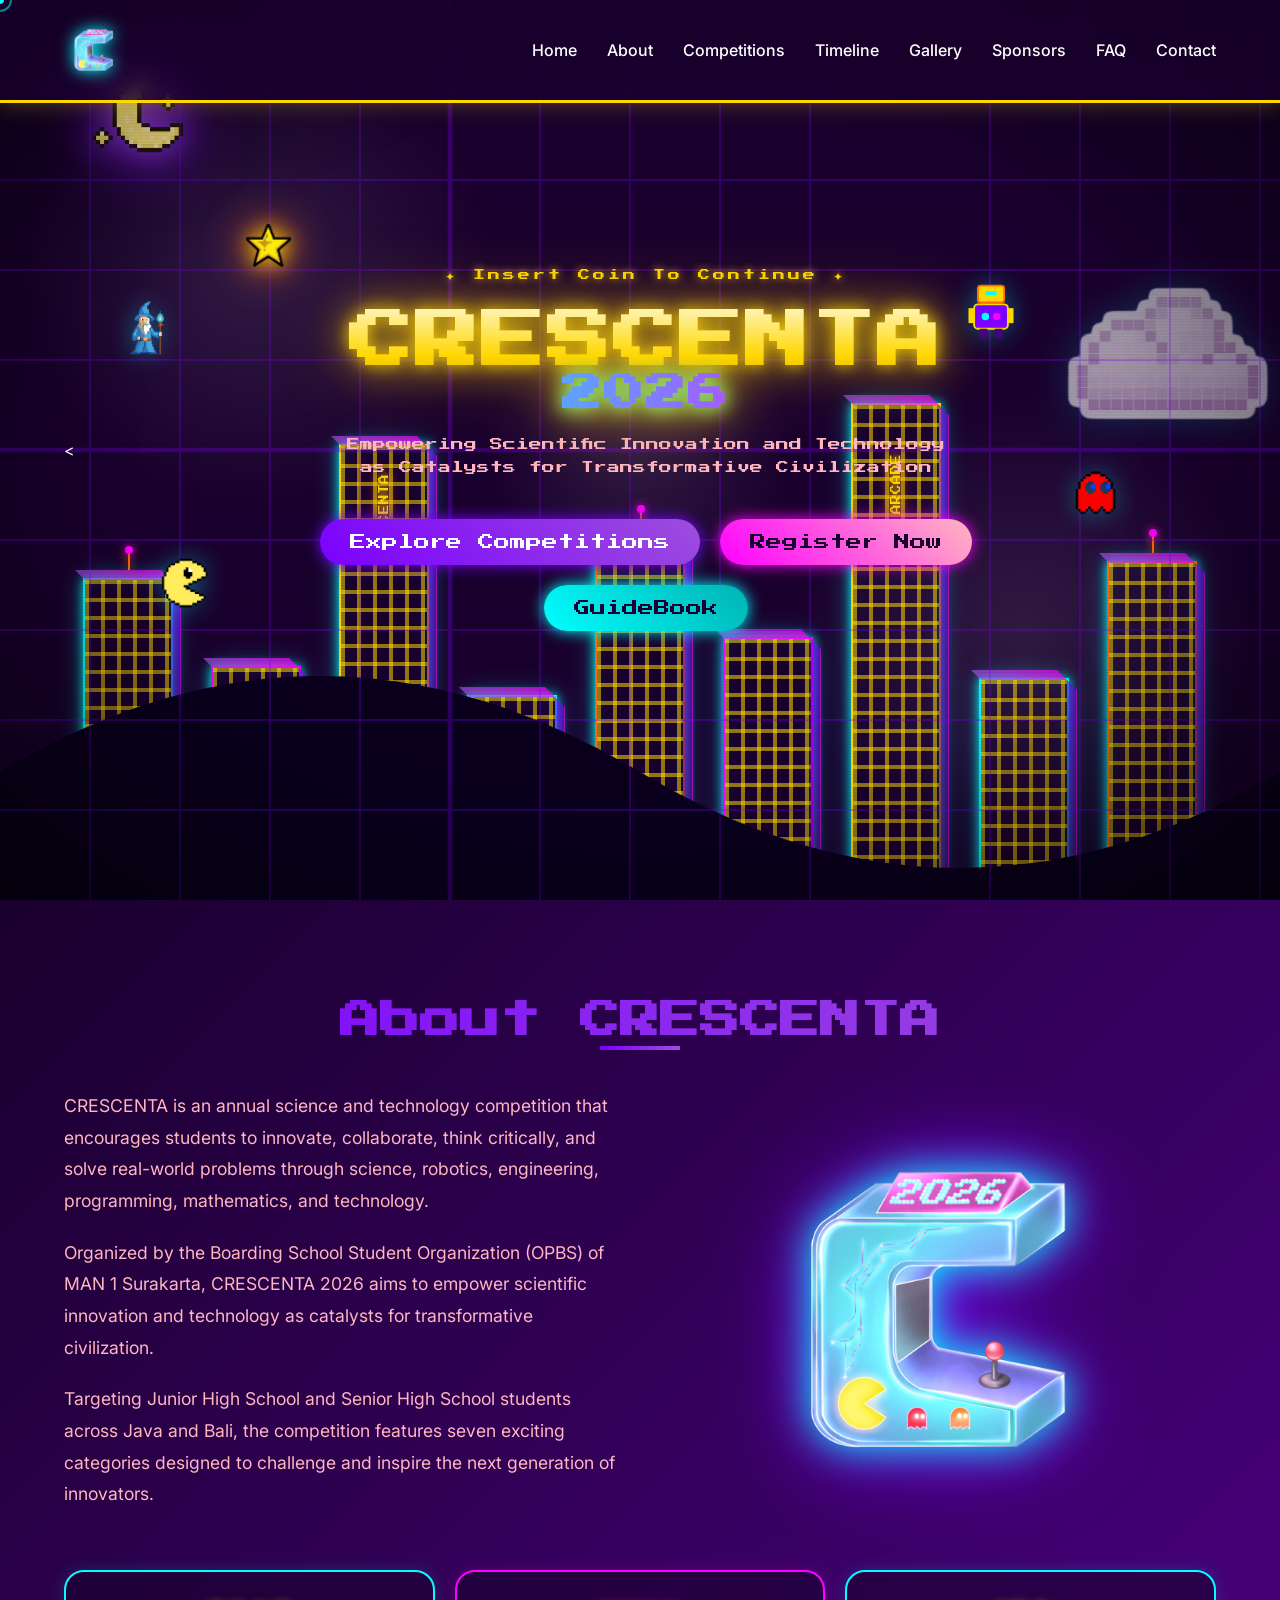
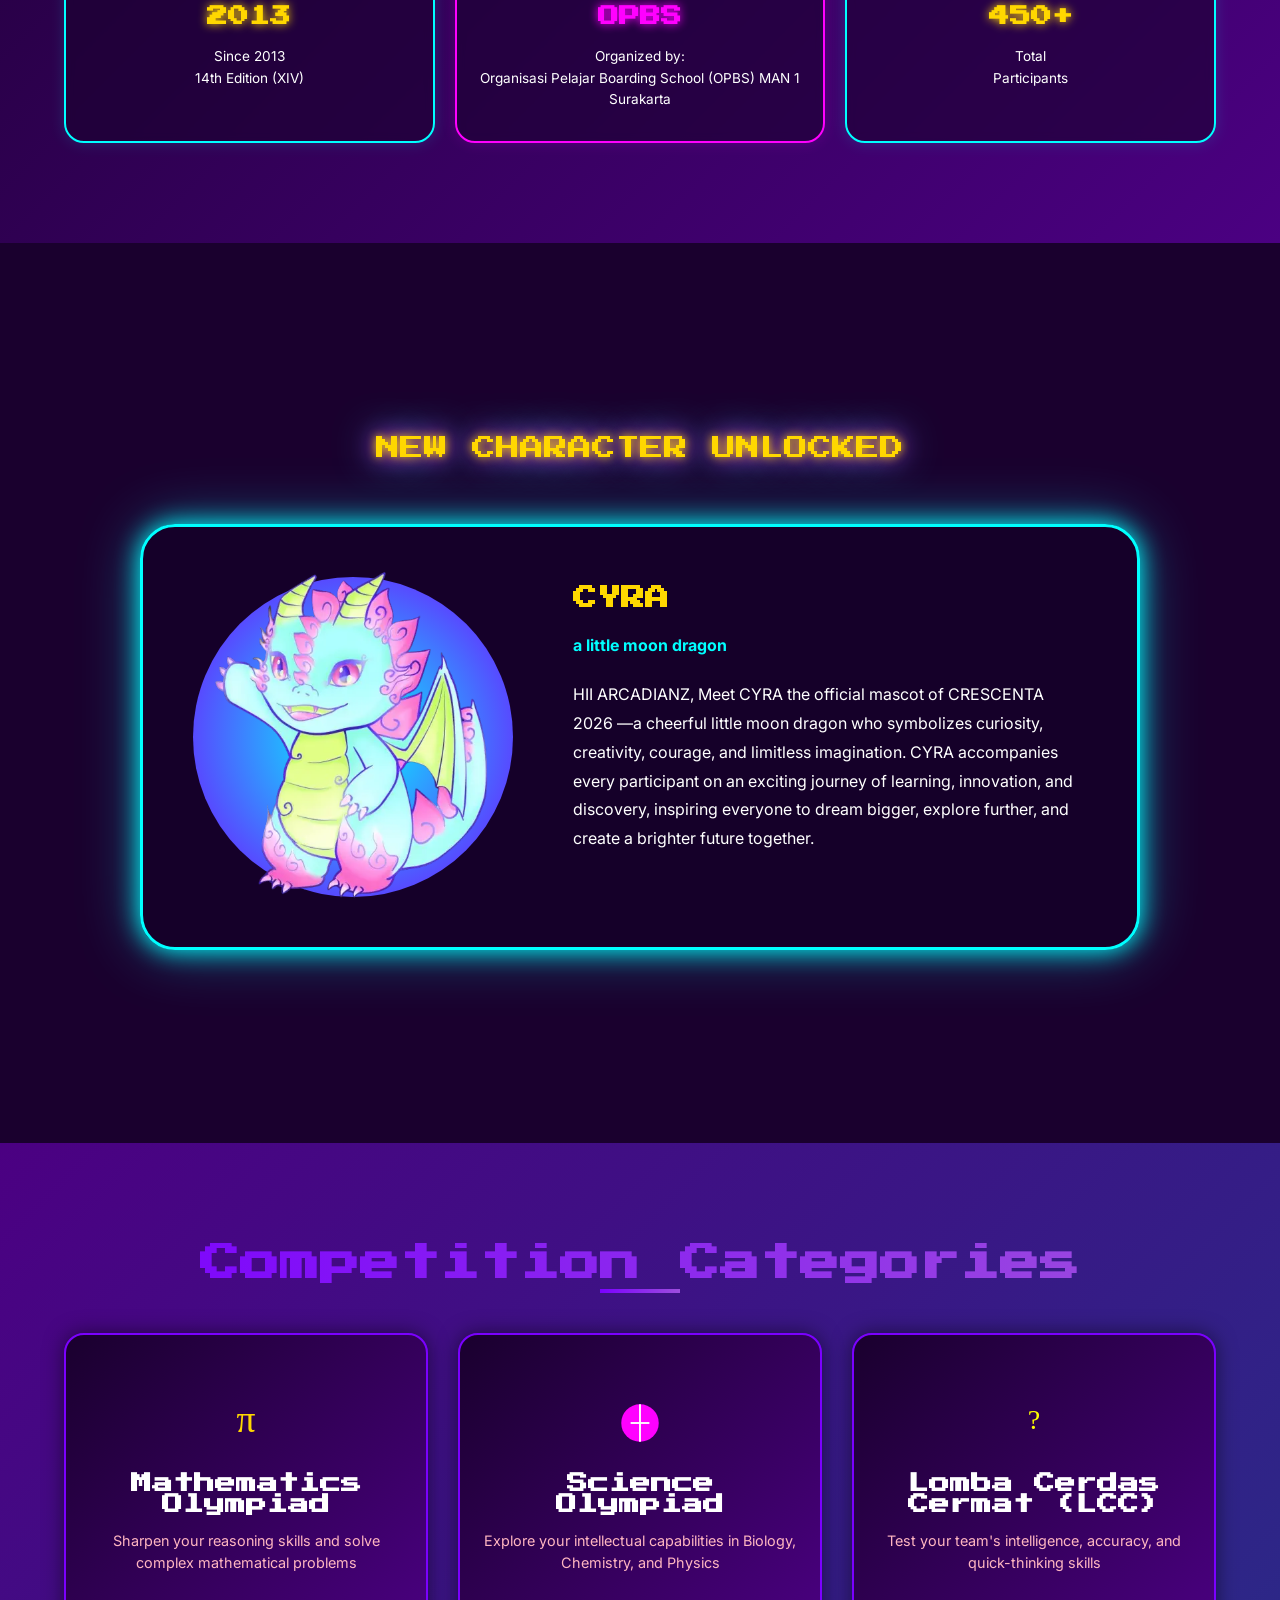
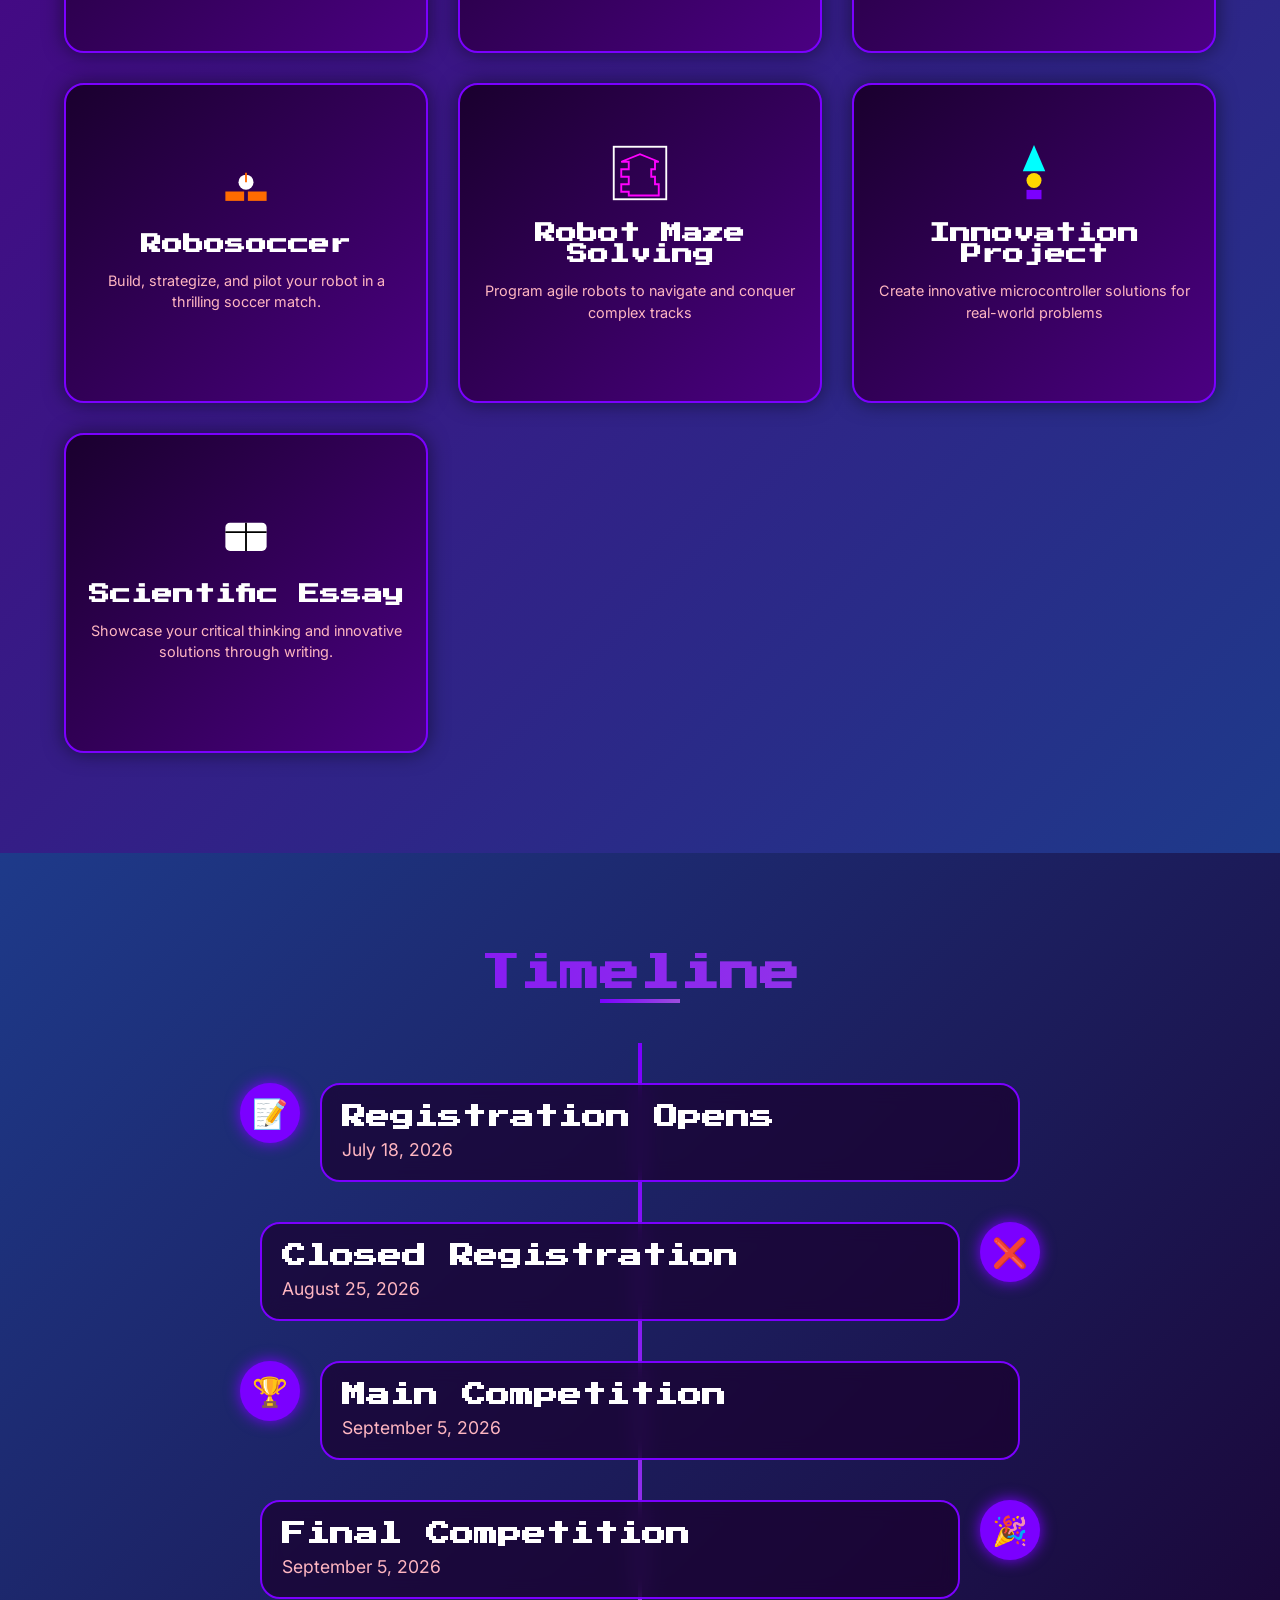
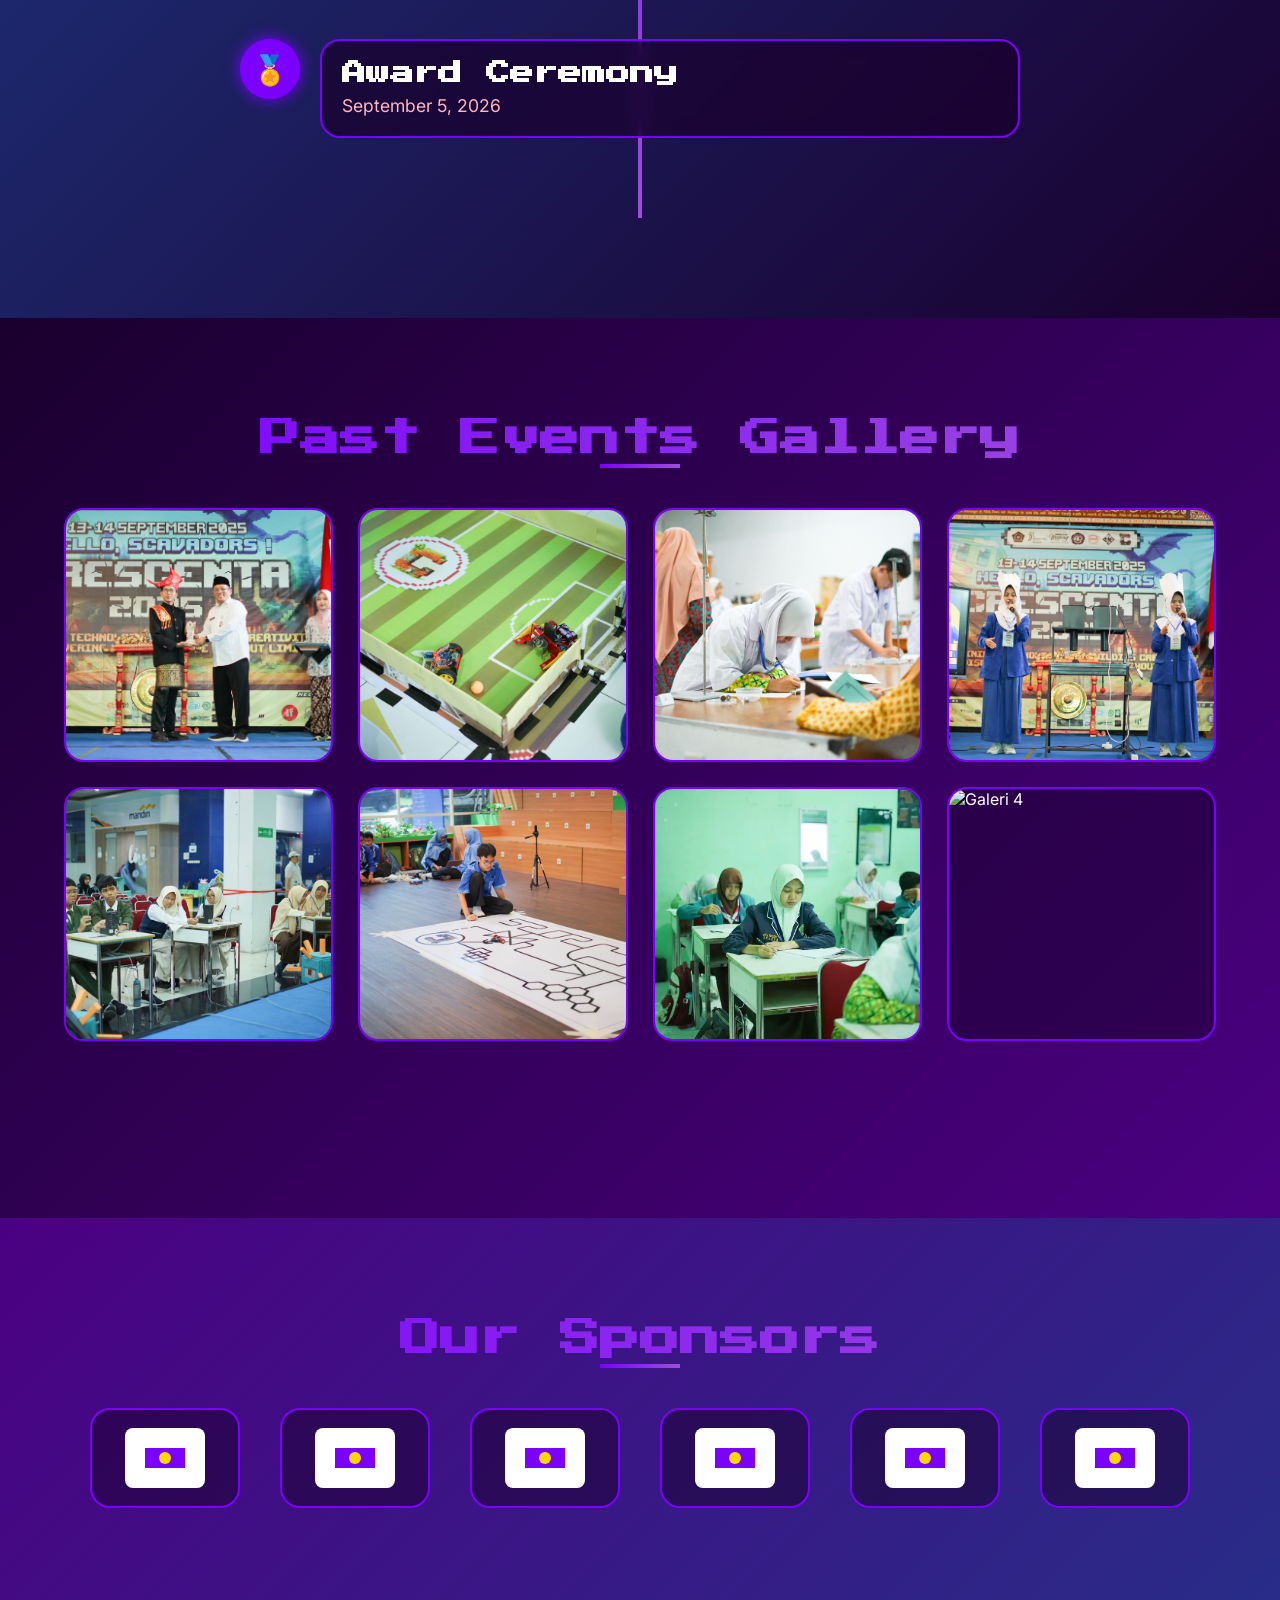
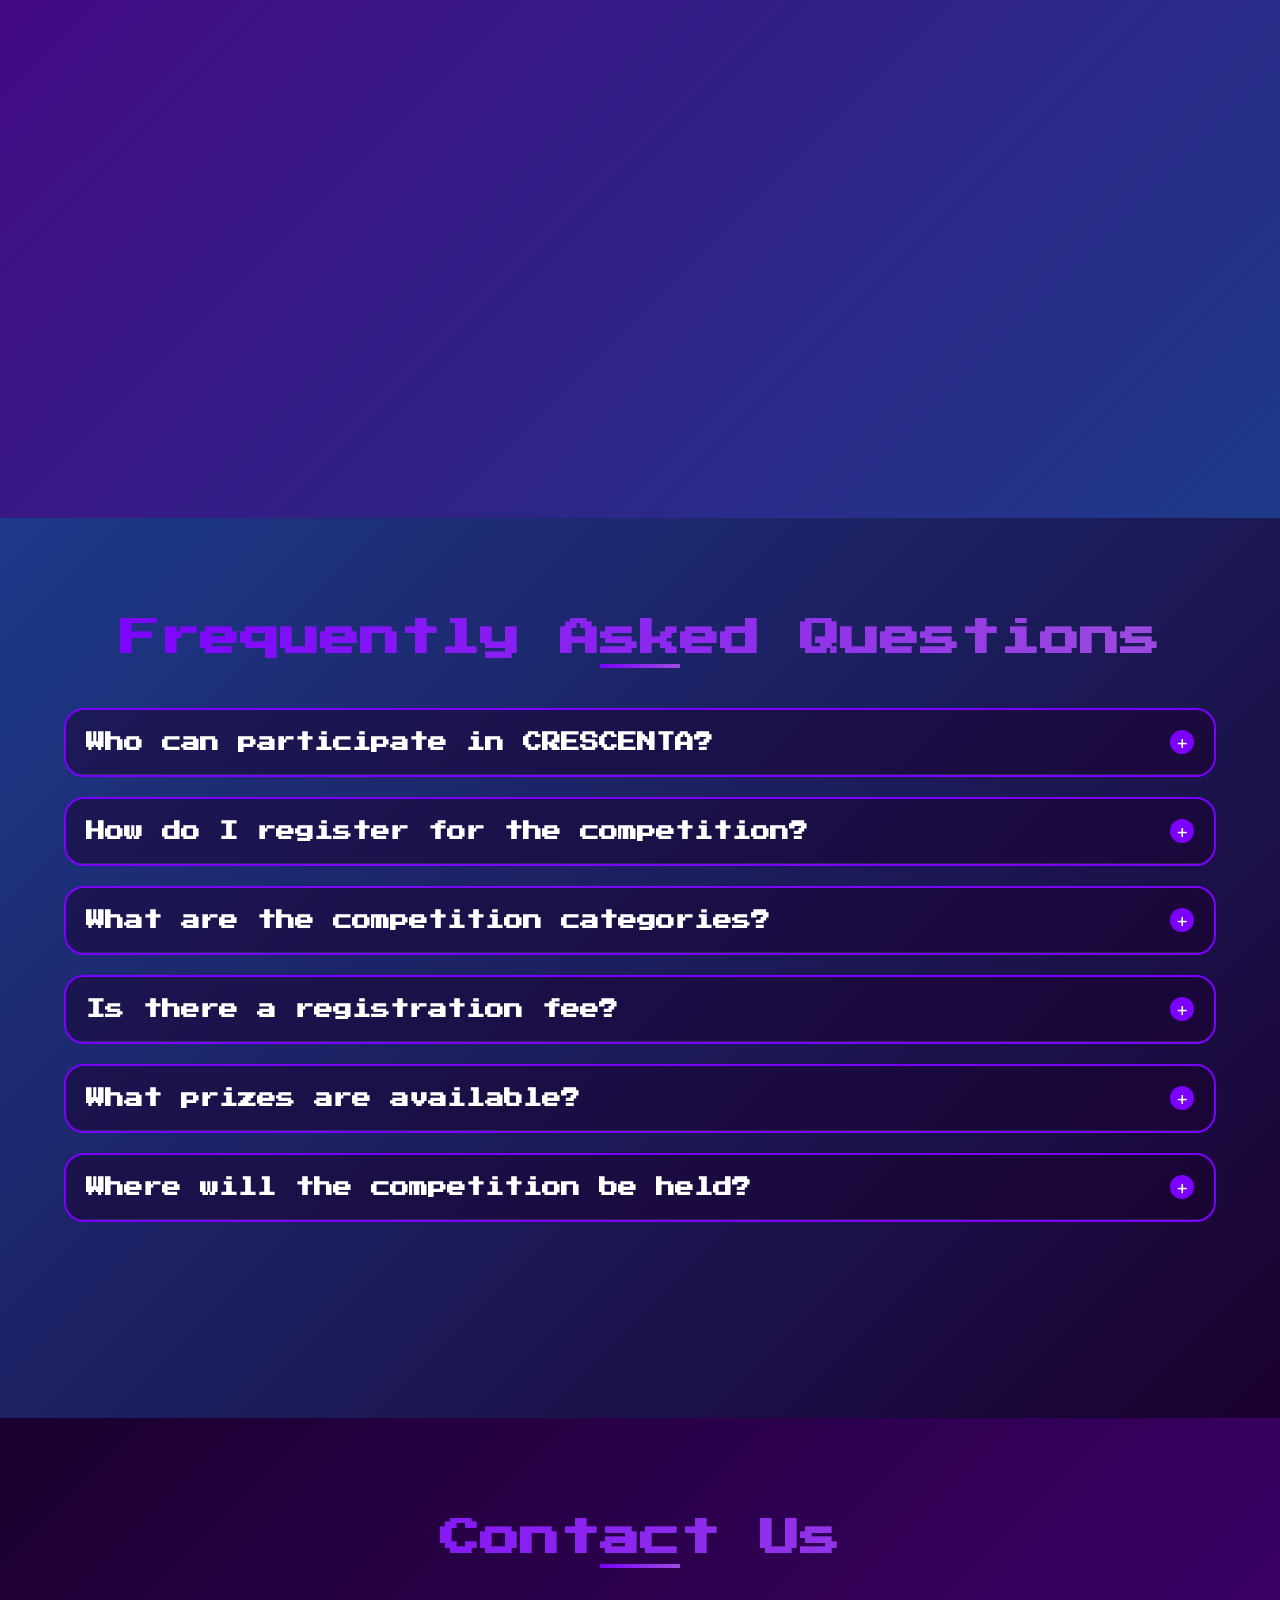
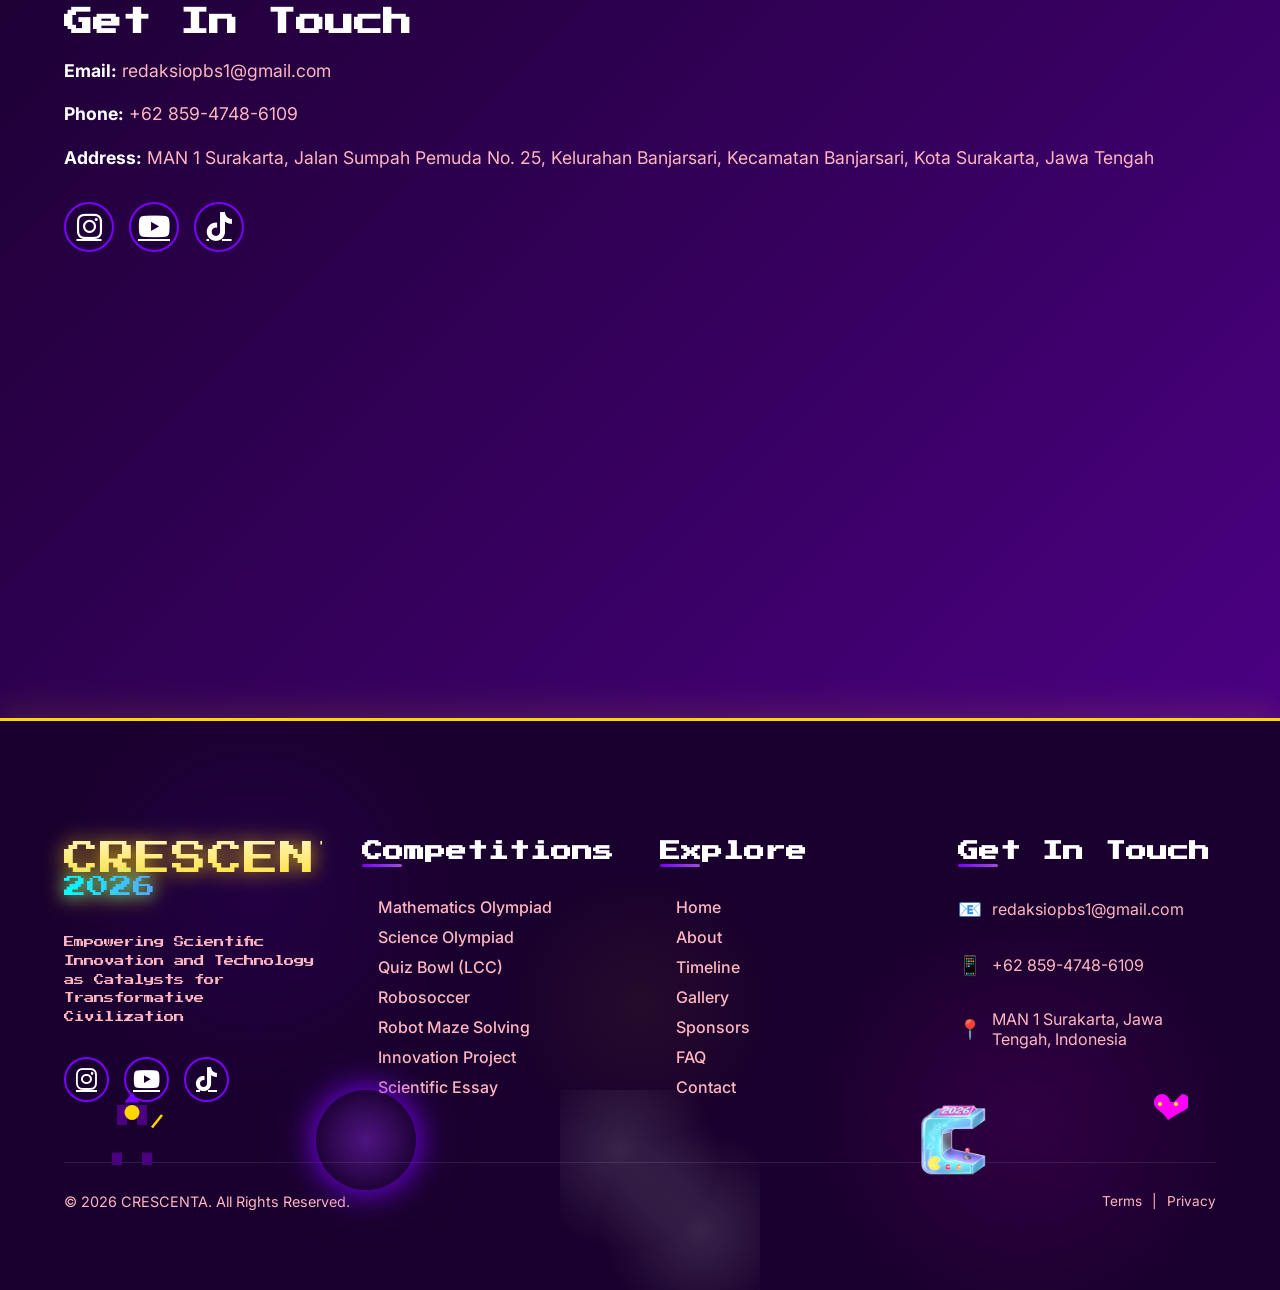
==== commit 67f37216: "Add files via upload" ====
--- a/index.html
+++ b/index.html
@@ -133,6 +133,27 @@
                     </div>
                 </div>
             </div>
+            <!-- ============================================== -->
+                <!-- 3 BOX  -->
+                <!-- ============================================== -->
+                <div class="about-stats">
+                    <!-- Box 1 -->
+                    <div class="stat-box">
+                        <h3 class="stat-number">2013</h3>
+                        <p class="stat-label">Since 2013<br>14th Edition (XIV)</p>
+                    </div>
+                    <!-- Box 2 (Tengah) -->
+                    <div class="stat-box featured">
+                        <h3 class="stat-number">OPBS</h3>
+                        <p class="stat-label">Organized by:<br>Organisasi Pelajar Boarding School (OPBS) MAN 1 Surakarta</p>
+                    </div>
+                    <!-- Box 3 -->
+                    <div class="stat-box">
+                        <h3 class="stat-number">450+</h3>
+                        <p class="stat-label">Total<br>Participants</p>
+                    </div>
+                </div>
+            </div>
         </section>
 
         <!-- ============================= -->
@@ -307,7 +328,7 @@
                         <div class="timeline-icon">📝</div>
                         <div class="timeline-content">
                             <h3>Registration Opens</h3>
-                            <p>July 20, 2026</p>
+                            <p>July 18, 2026</p>
                         </div>
                     </div>
                     <div class="timeline-item">
--- a/style.css
+++ b/style.css
@@ -559,7 +559,7 @@
 }
 
 .logo img {
-    height: 40px; /* Sesuaikan ukuran tinggi logo agar pas dengan navbar */
+    height: 60px; /* Sesuaikan ukuran tinggi logo agar pas dengan navbar */
     width: auto;
     /* Memberikan efek neon glow pada logo gambar (opsional) */
     filter: drop-shadow(0 0 8px var(--neon-cyan)); 
@@ -1077,6 +1077,82 @@
 }
 }
 
+/* --- About Stats Boxes (3 Box Tambahan) --- */
+.about-stats {
+    display: grid;
+    /* Membuat 3 kolom otomatis, dan akan otomatis menyusun ke bawah jika di layar HP */
+    grid-template-columns: repeat(auto-fit, minmax(250px, 1fr));
+    gap: 30px;
+    margin-top: 60px; /* Jarak dari atas (dari teks deskripsi/gambar) */
+}
+
+.stat-box {
+    background: rgba(26, 0, 46, 0.6);
+    border: 2px solid var(--neon-cyan);
+    border-radius: 20px;
+    padding: 30px 20px;
+    text-align: center;
+    transition: all 0.4s ease;
+    box-shadow: 0 0 15px rgba(0, 255, 255, 0.15);
+    backdrop-filter: blur(5px);
+}
+
+/* Efek saat box disorot mouse */
+.stat-box:hover {
+    transform: translateY(-10px);
+    box-shadow: 0 0 25px var(--neon-cyan);
+    background: rgba(26, 0, 46, 0.9);
+}
+
+/* Desain khusus Box Tengah agar lebih menarik */
+.stat-box.featured {
+    border-color: var(--pink-neon);
+    box-shadow: 0 0 15px rgba(255, 0, 255, 0.15);
+}
+
+.stat-box.featured:hover {
+    box-shadow: 0 0 25px var(--pink-neon);
+}
+
+/* Ukuran dan font untuk Angka Utama */
+.stat-number {
+    font-family: 'Press Start 2P', cursive;
+    font-size: 1.8rem;
+    margin-bottom: 20px;
+    color: var(--golden-yellow);
+    text-shadow: 0 0 10px var(--golden-yellow);
+    line-height: 1.4;
+}
+
+/* Warna angka khusus untuk Box Tengah */
+.stat-box.featured .stat-number {
+    color: var(--pink-neon);
+    text-shadow: 0 0 10px var(--pink-neon);
+}
+
+/* Ukuran font untuk Teks Label */
+.stat-label {
+    font-family: 'Inter', sans-serif;
+    font-size: 1rem;
+    color: var(--white);
+    line-height: 1.6;
+}
+
+/* Tambahkan di dalam blok @media (max-width: 768px) bagian About */
+    .about-stats {
+        margin-top: 40px;
+        gap: 20px;
+    }
+    
+    .stat-number {
+        font-size: 1.3rem;
+        margin-bottom: 15px;
+    }
+    
+    .stat-label {
+        font-size: 0.85rem;
+    }
+
 /* Competitions Section */
 #competitions {
     background: linear-gradient(135deg, var(--indigo) 0%, var(--royal-blue) 100%);
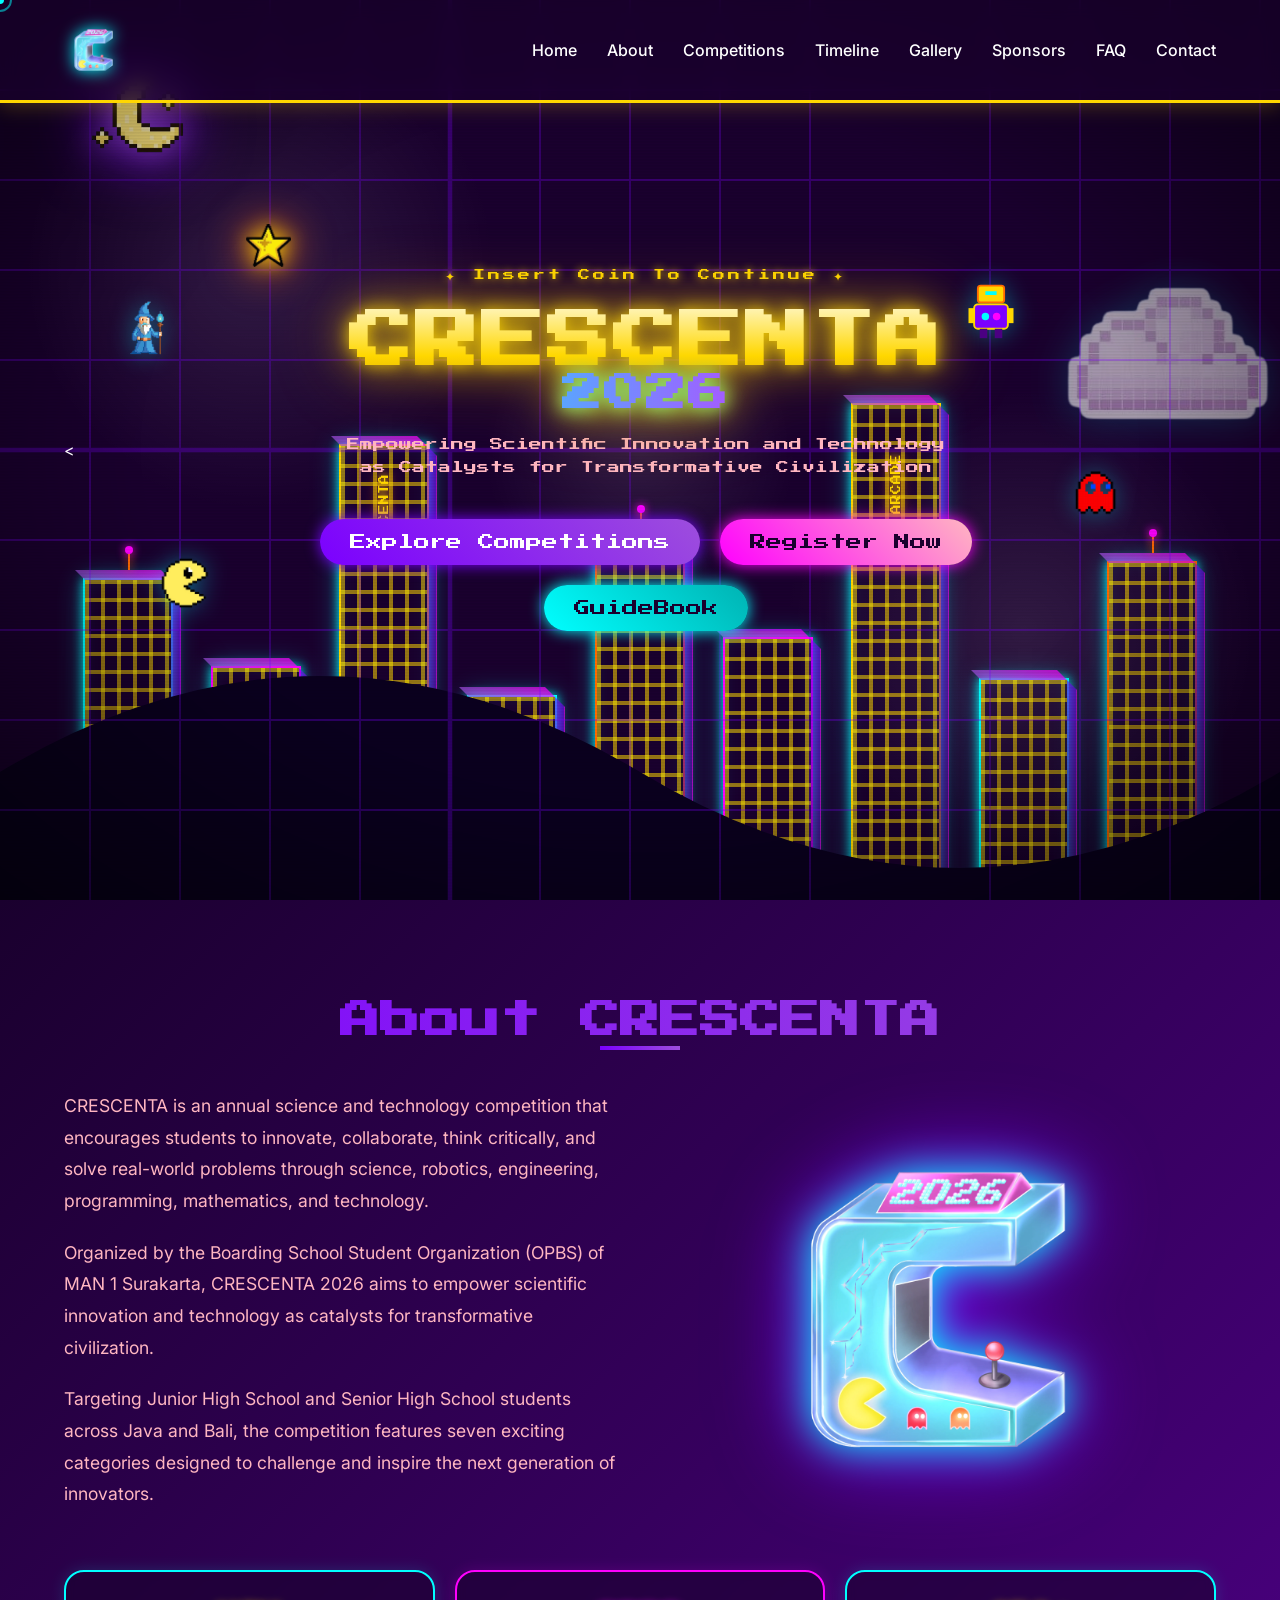
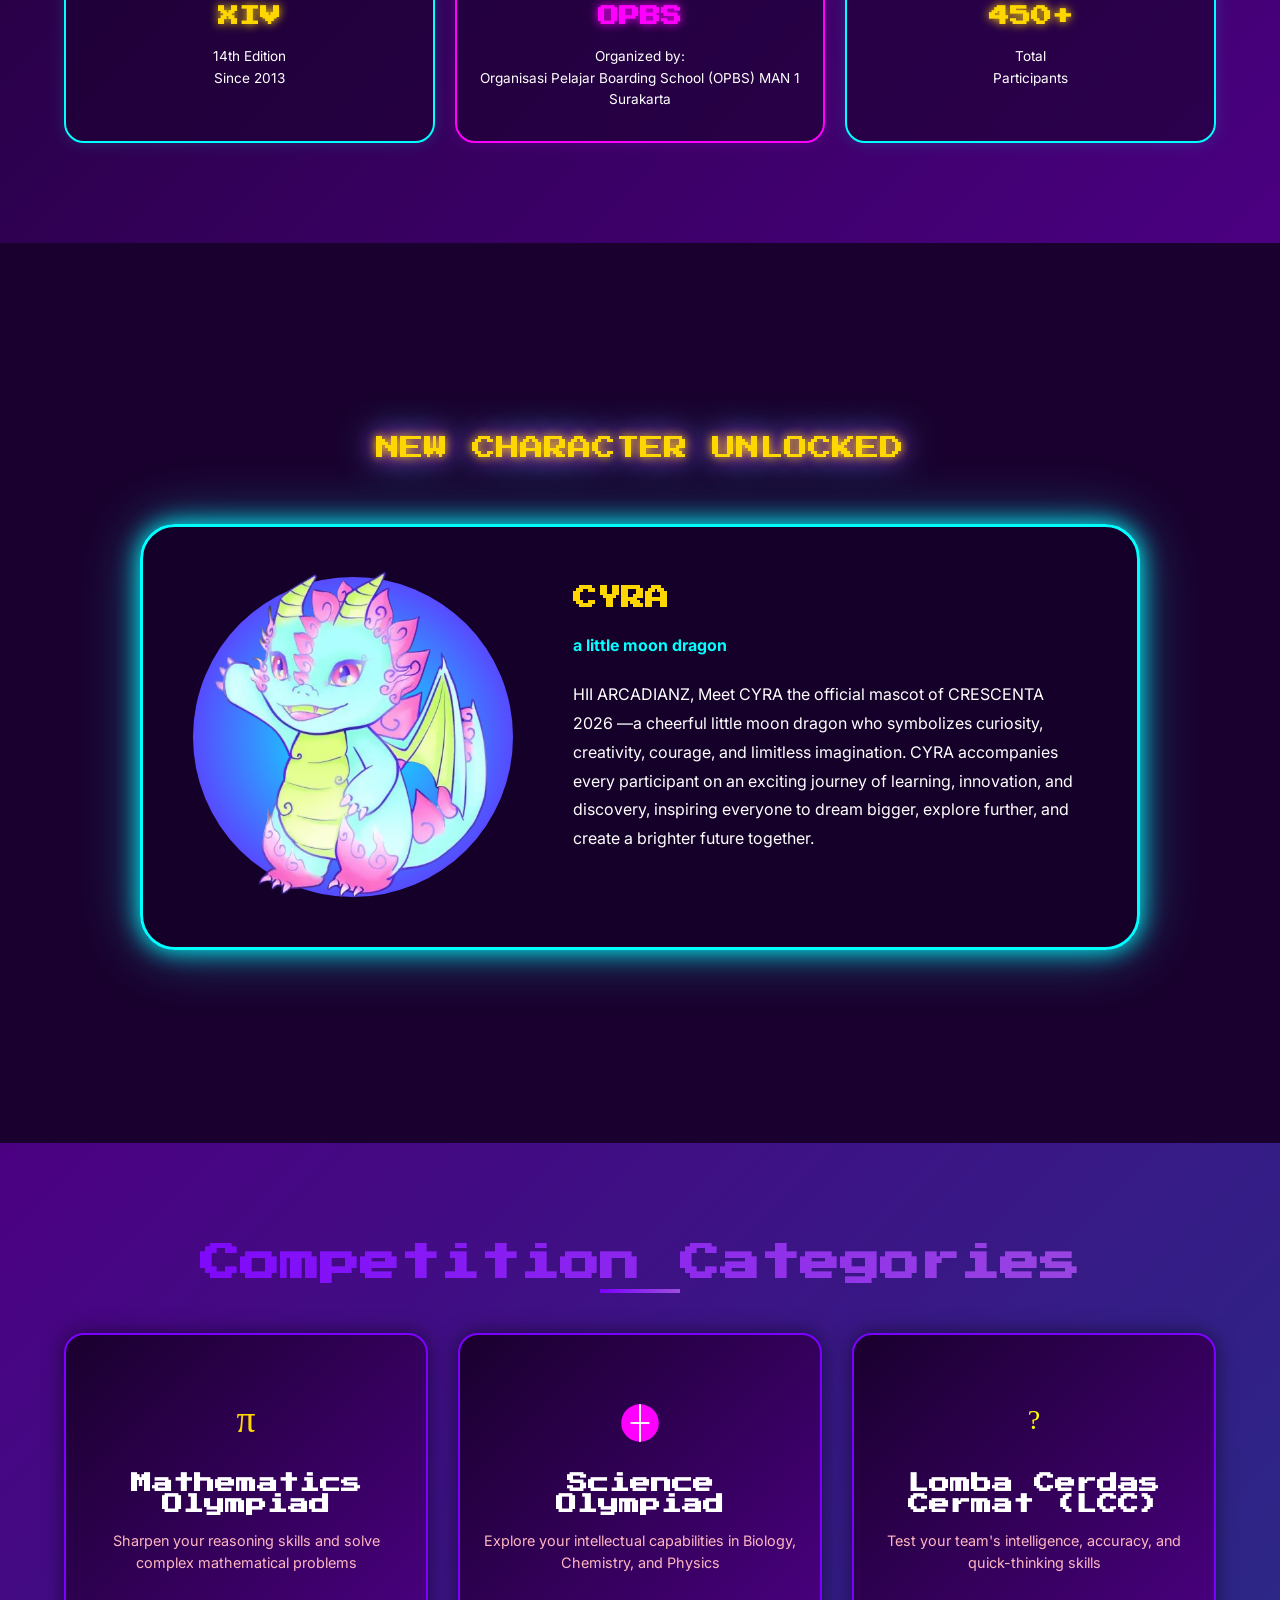
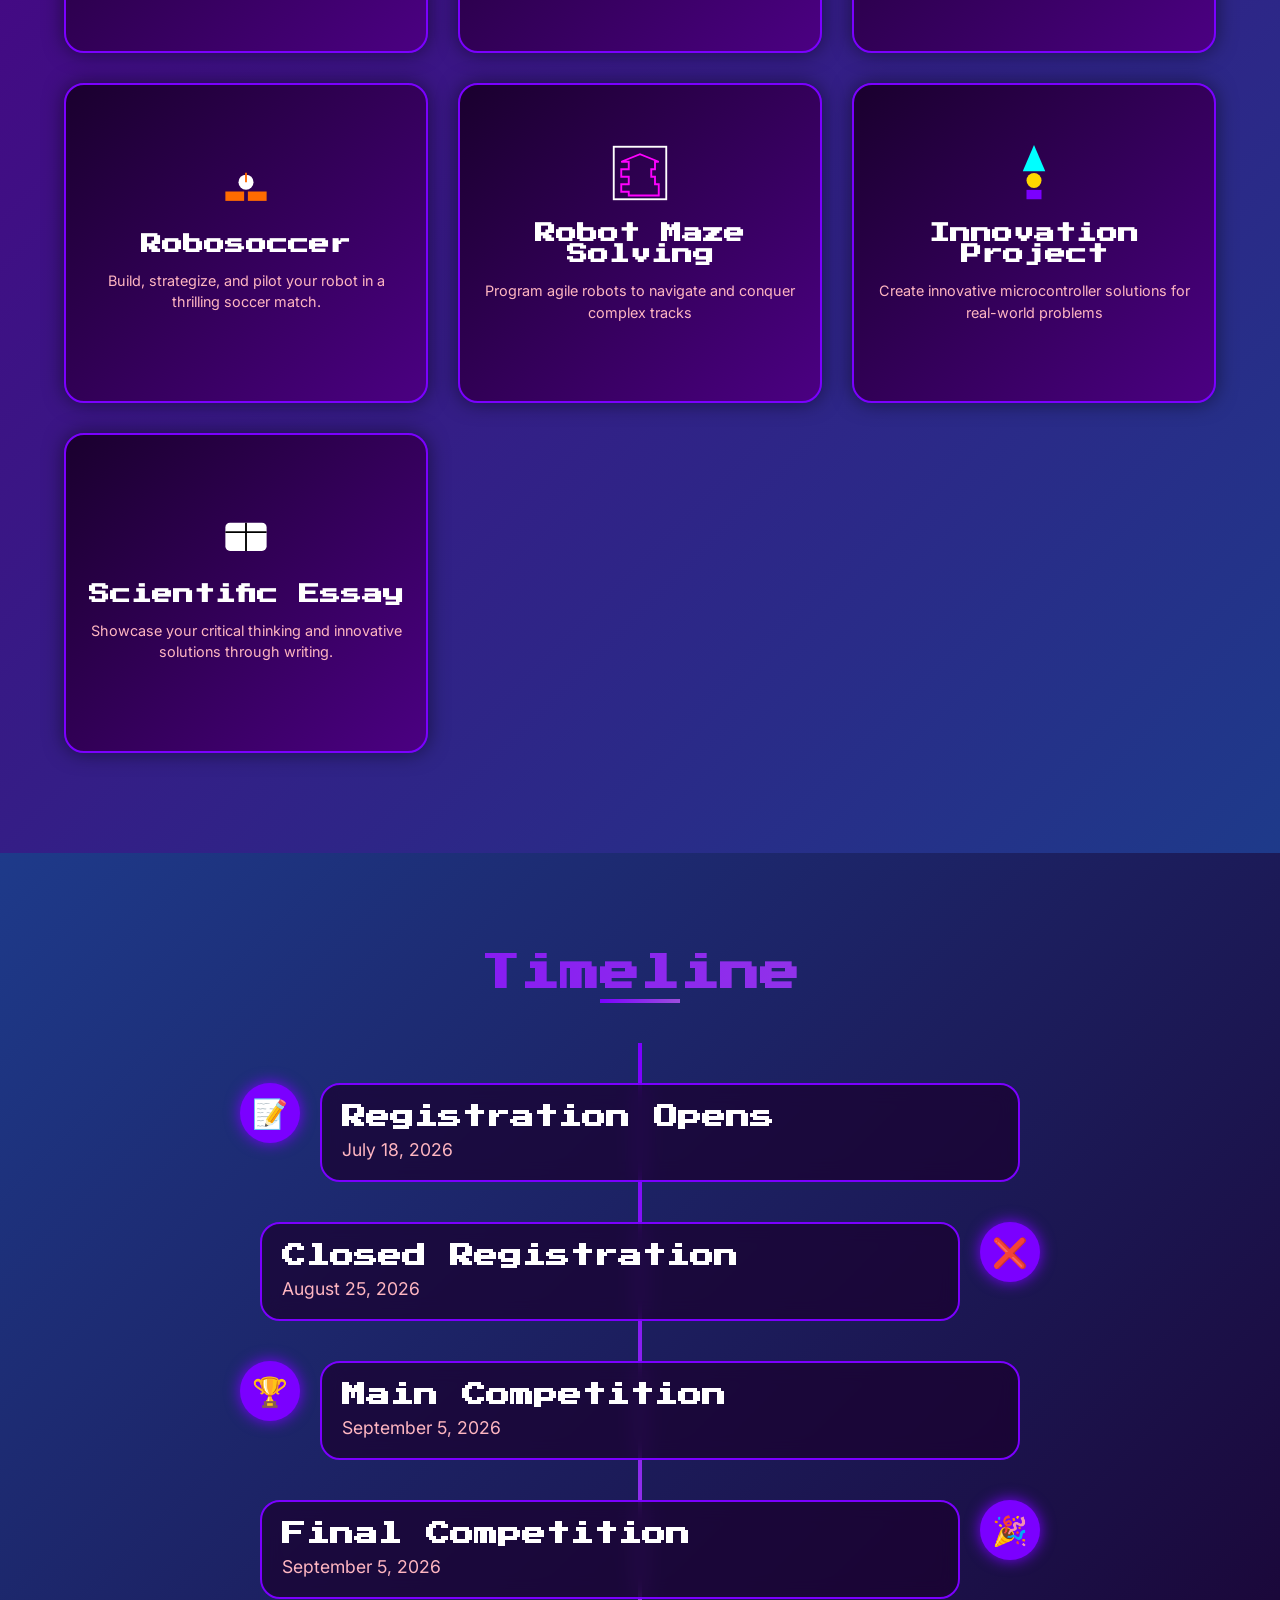
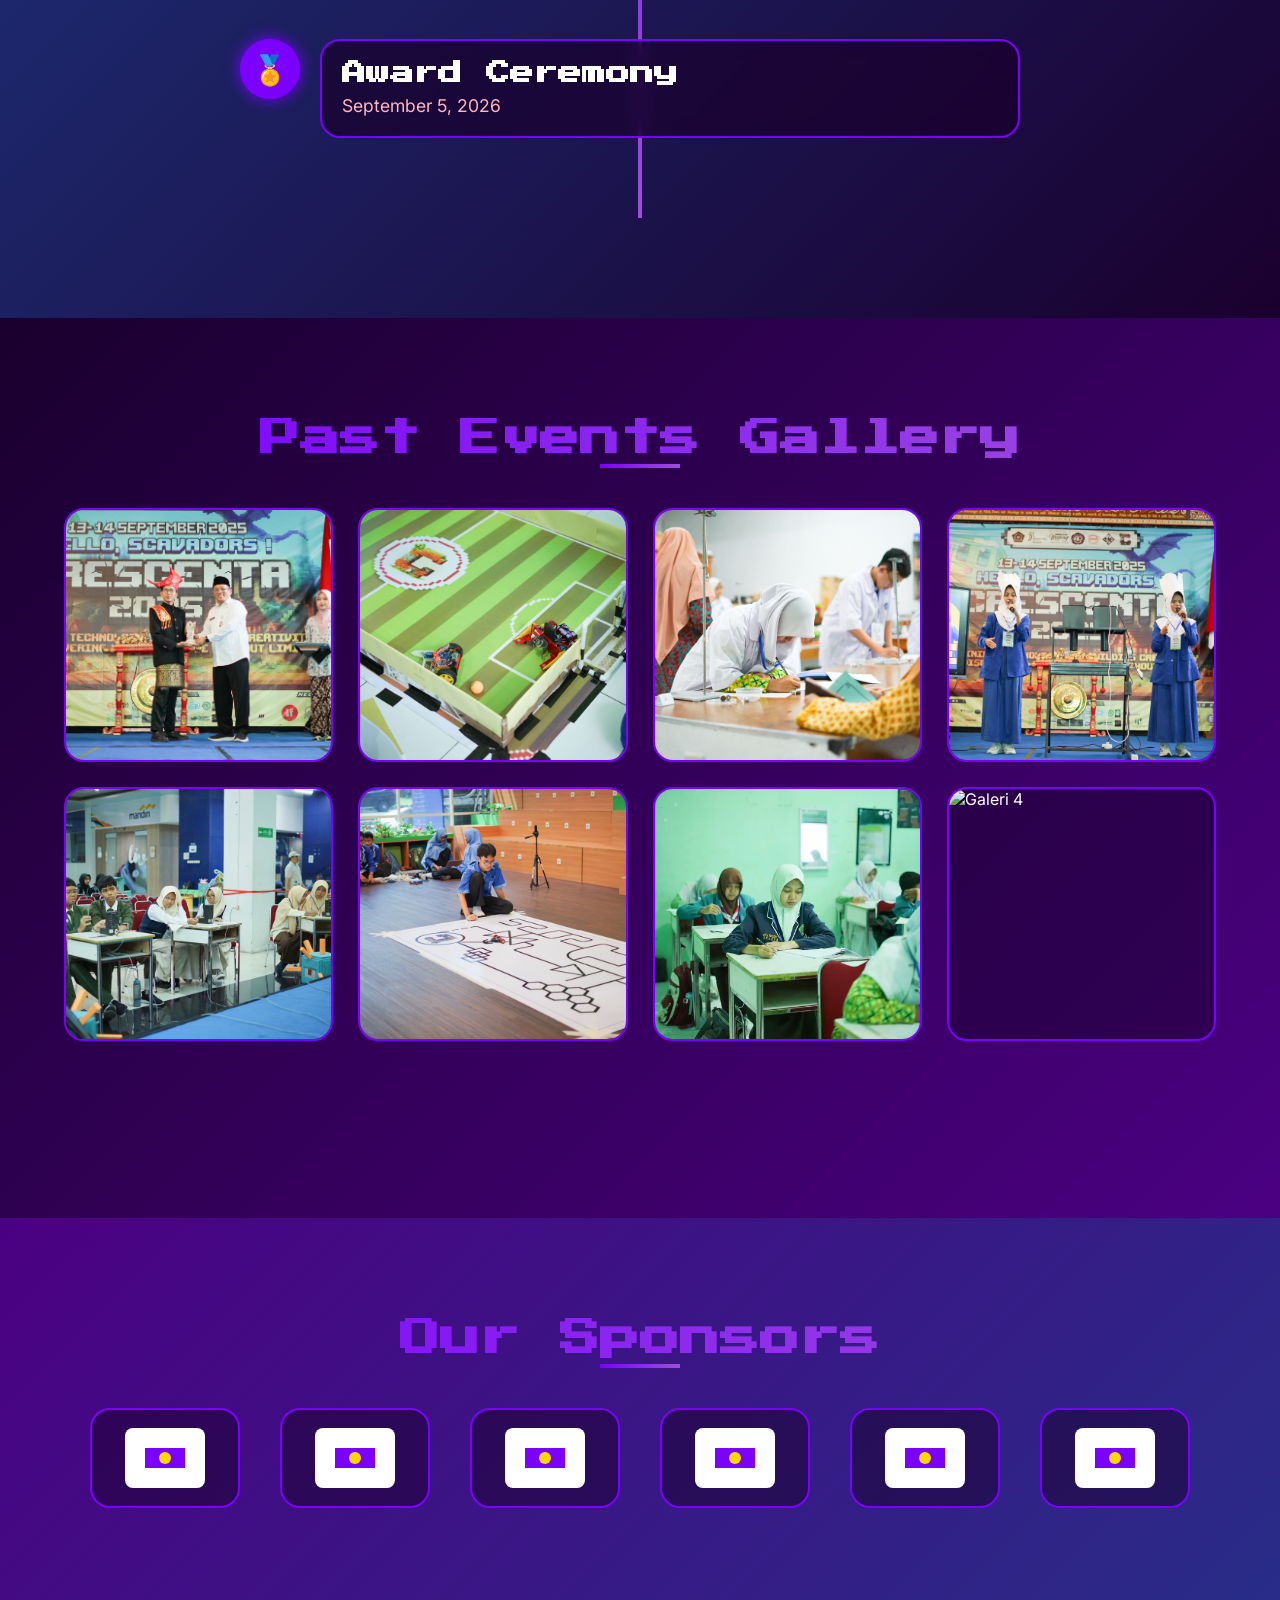
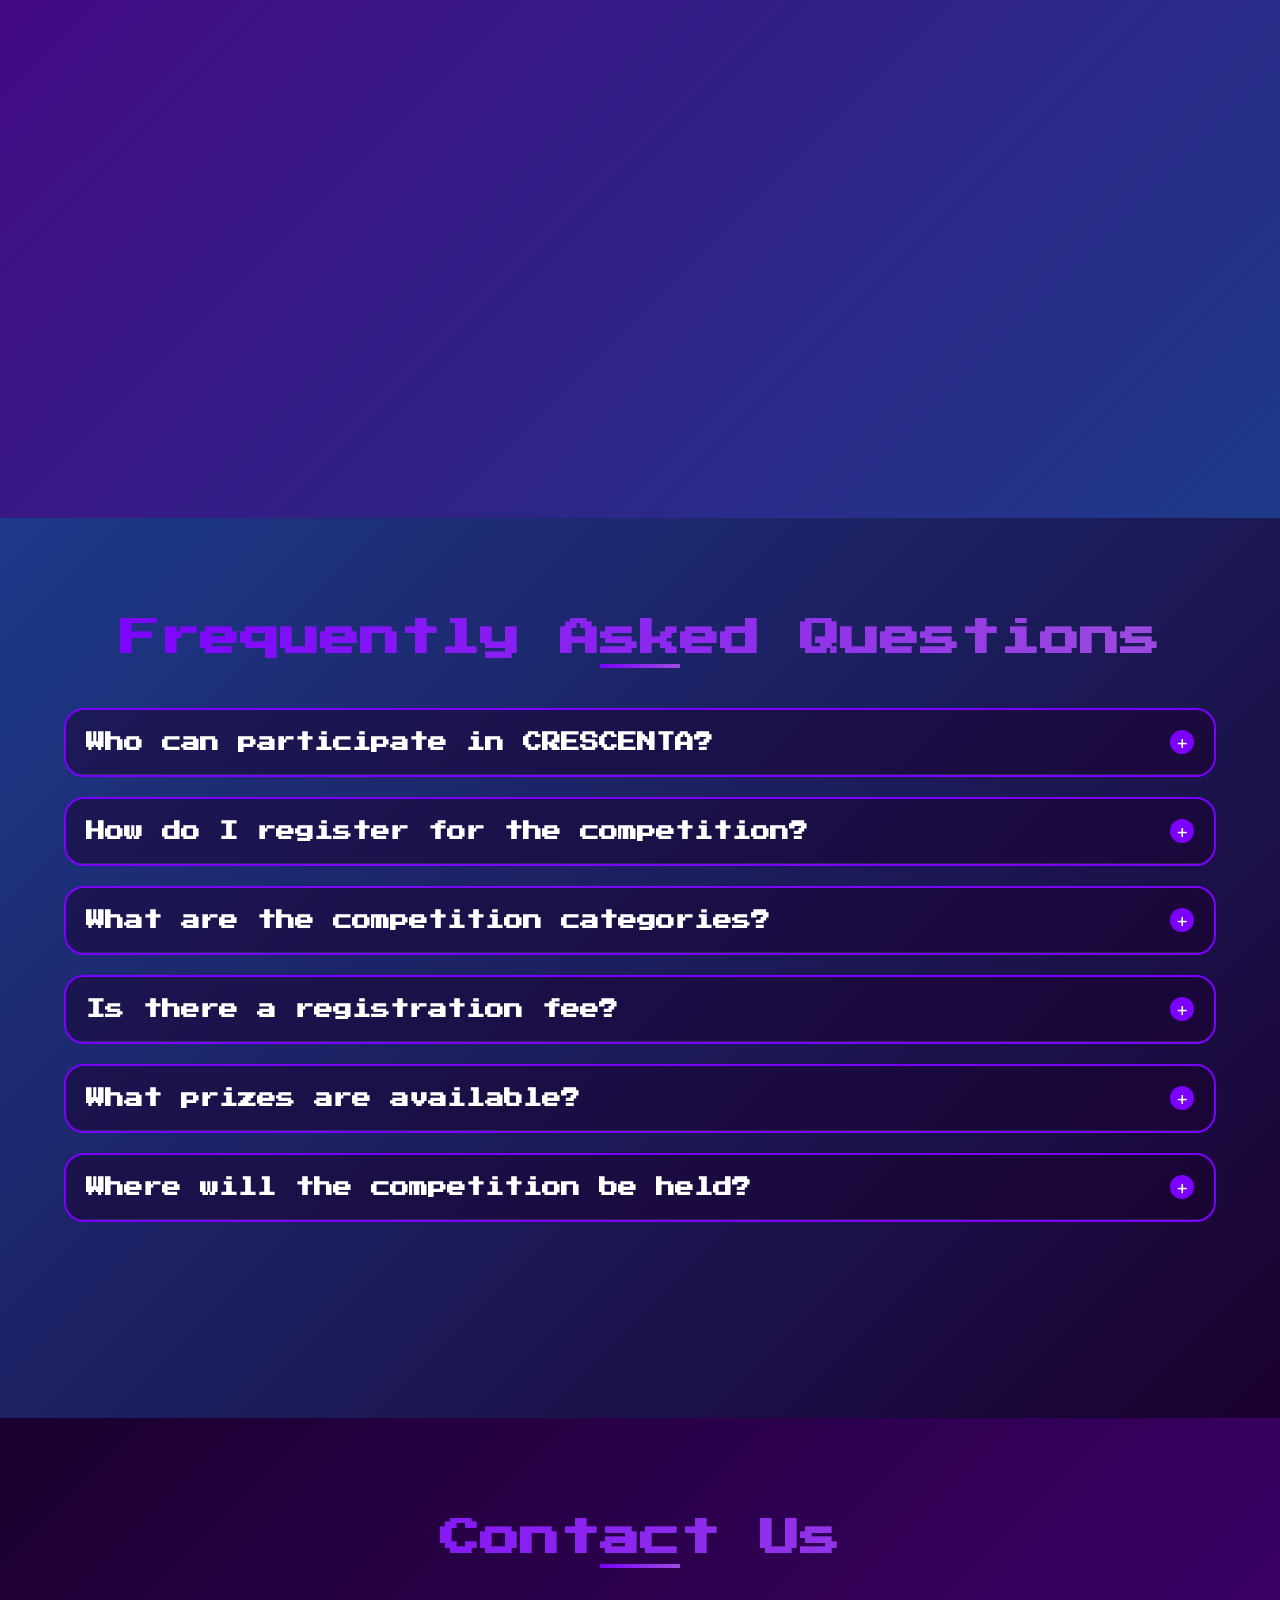
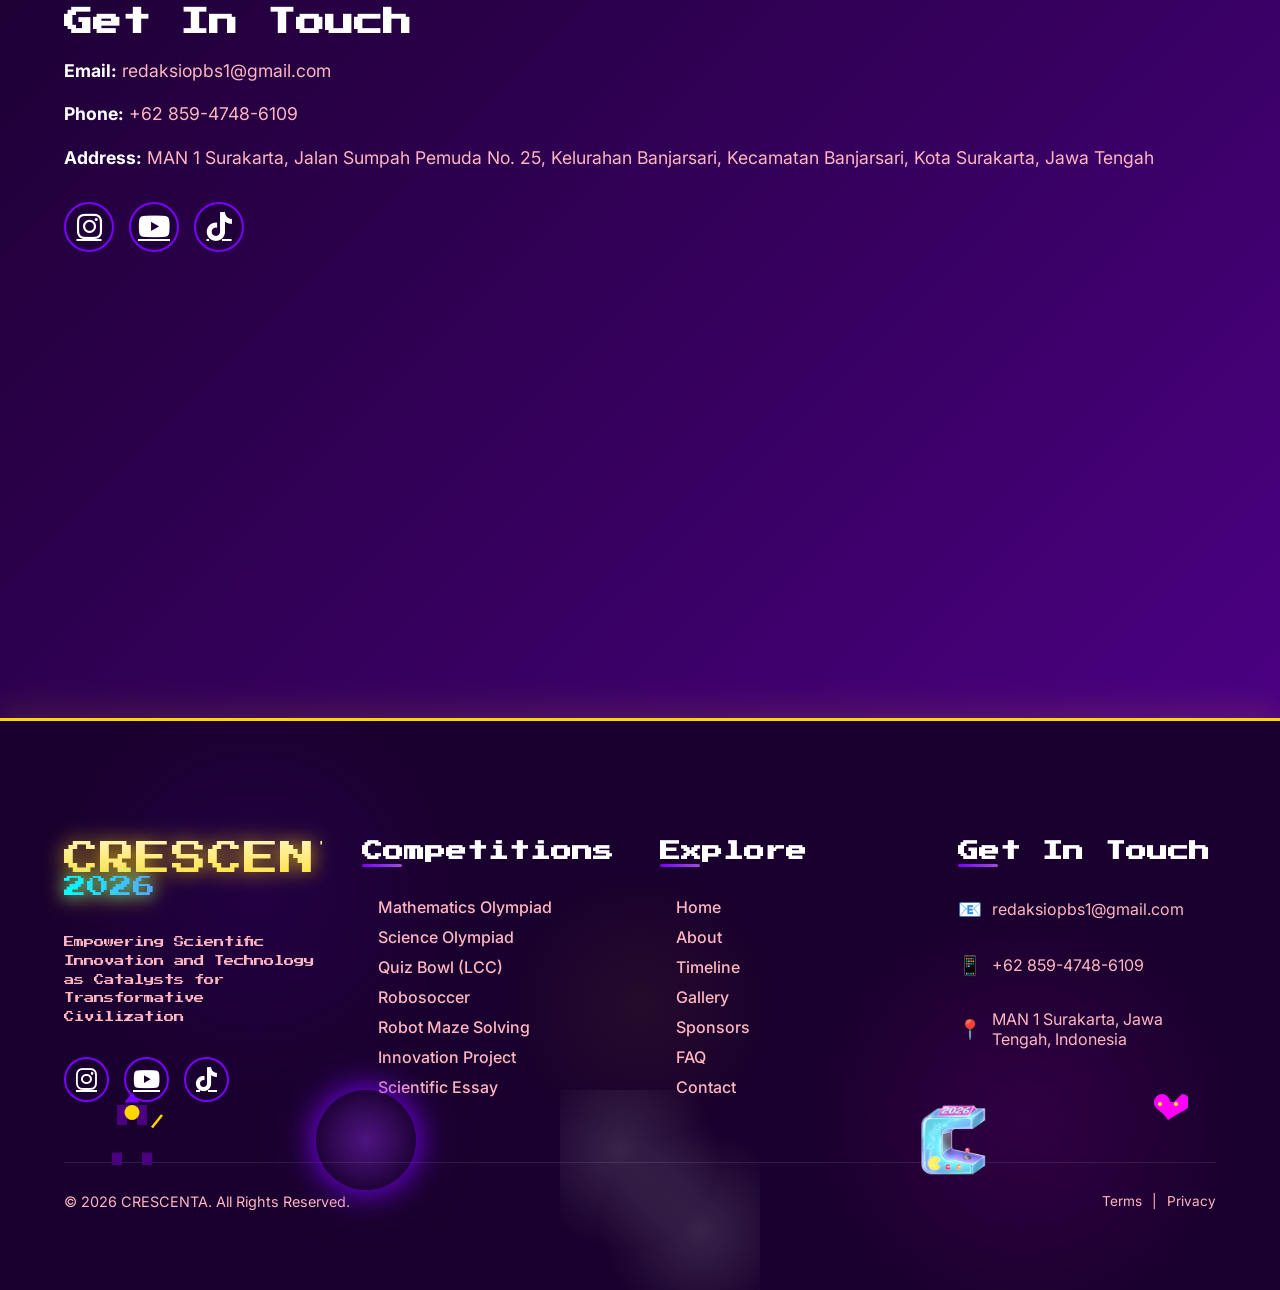
==== commit c2b93f73: "Add files via upload" ====
--- a/index.html
+++ b/index.html
@@ -139,8 +139,8 @@
                 <div class="about-stats">
                     <!-- Box 1 -->
                     <div class="stat-box">
-                        <h3 class="stat-number">2013</h3>
-                        <p class="stat-label">Since 2013<br>14th Edition (XIV)</p>
+                        <h3 class="stat-number">XIV</h3>
+                        <p class="stat-label">14th Edition<br>Since 2013</p>
                     </div>
                     <!-- Box 2 (Tengah) -->
                     <div class="stat-box featured">
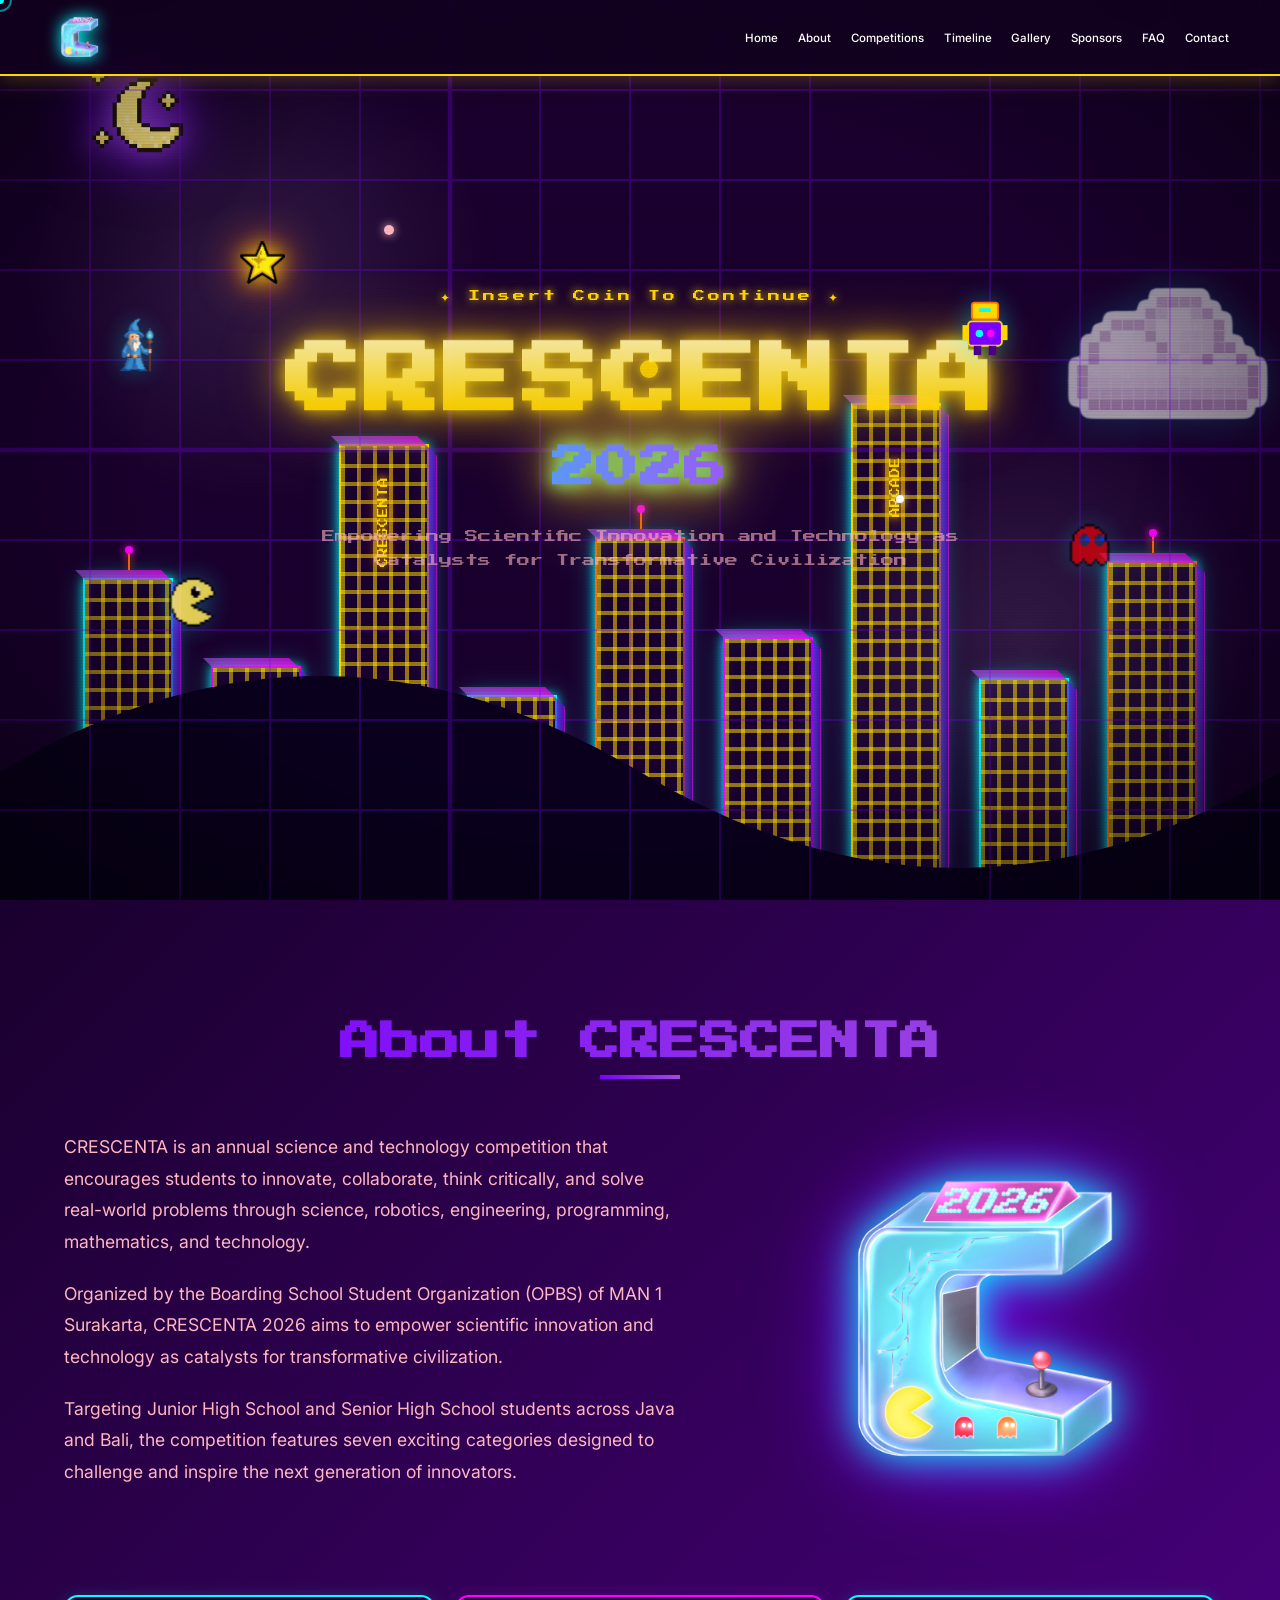
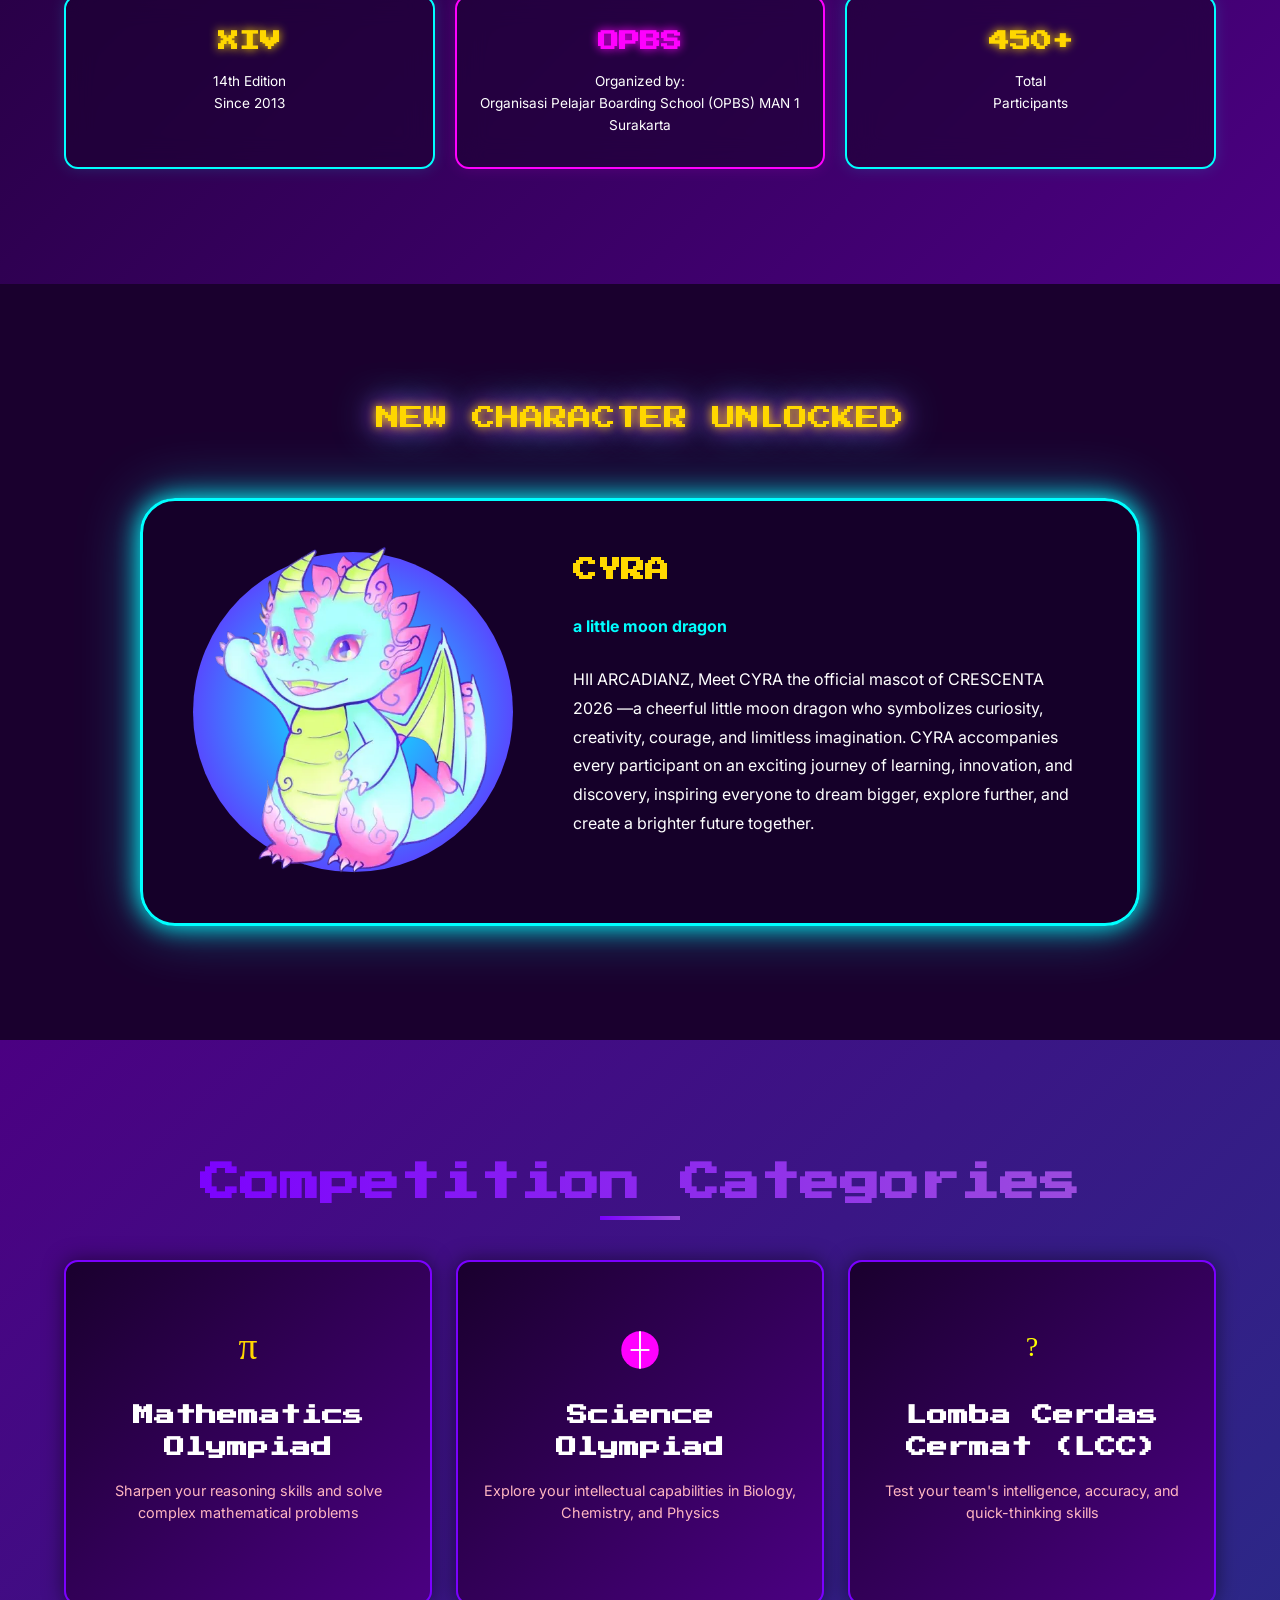
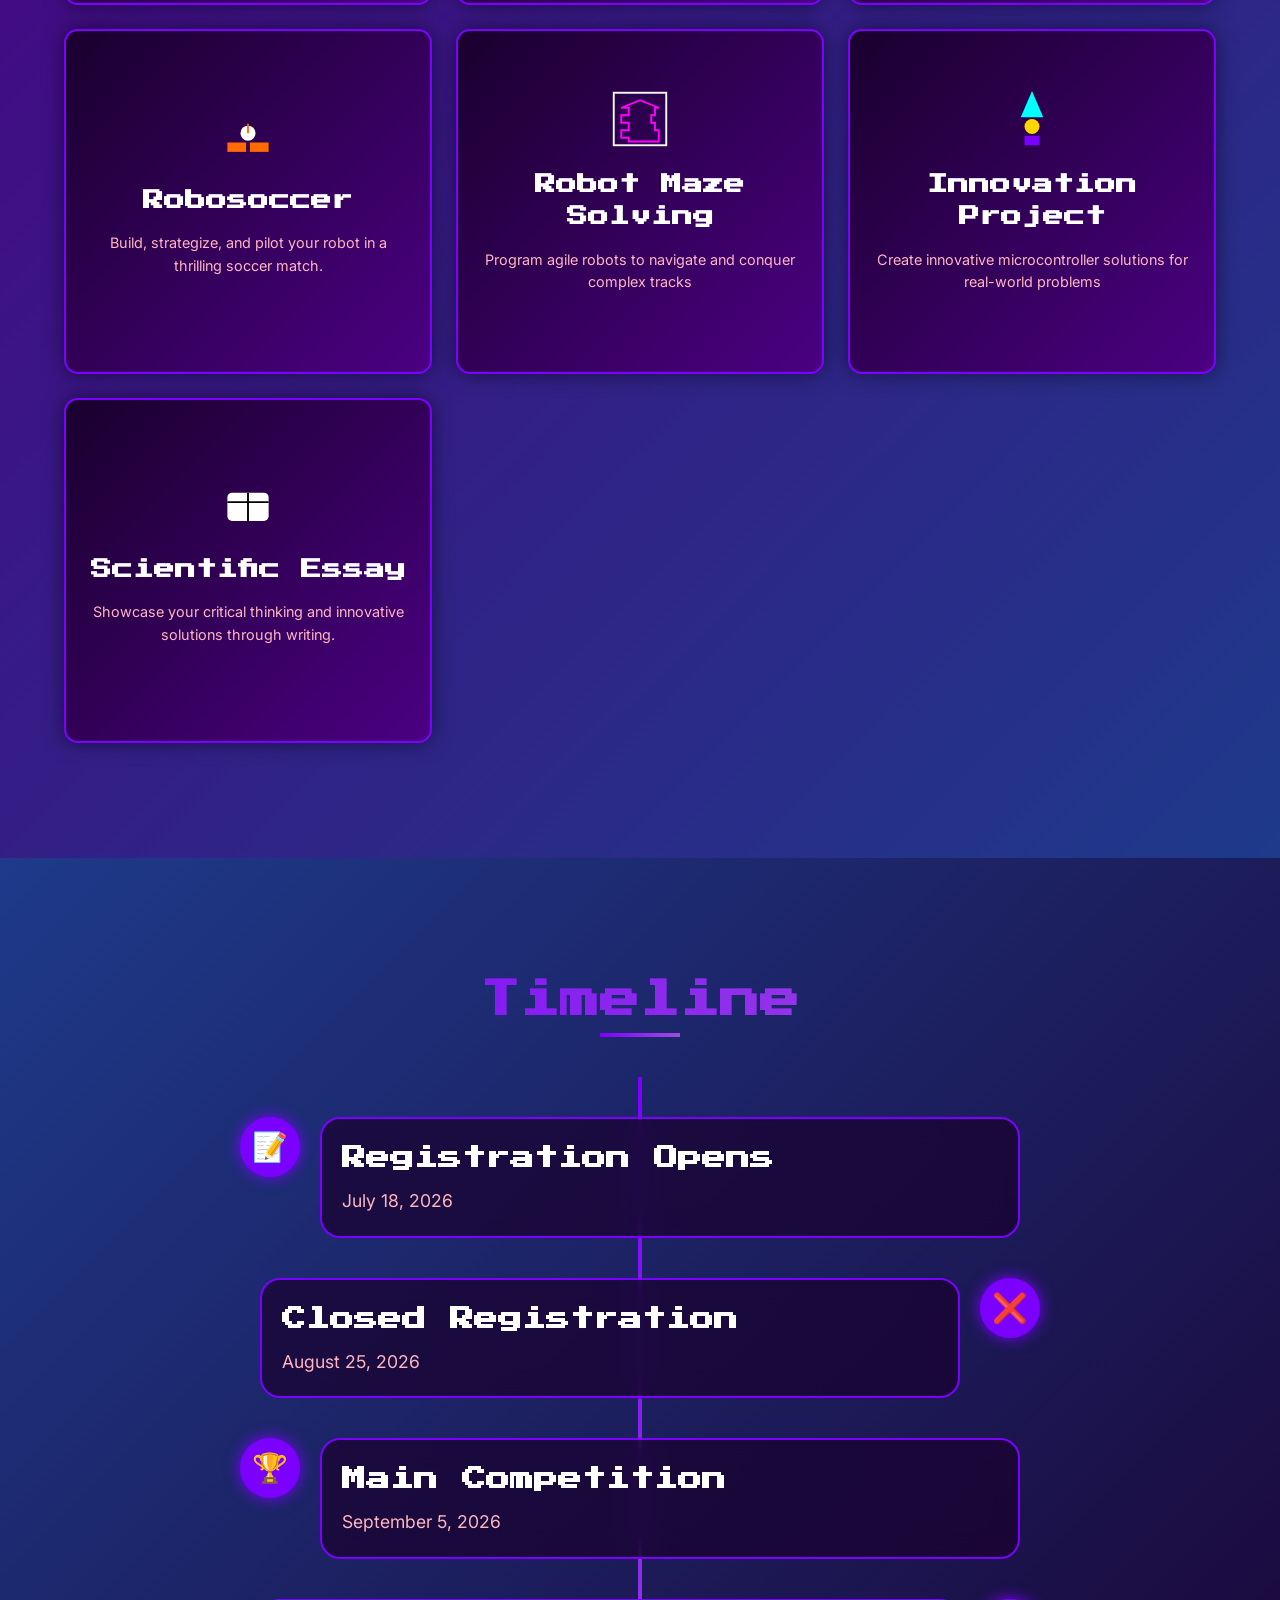
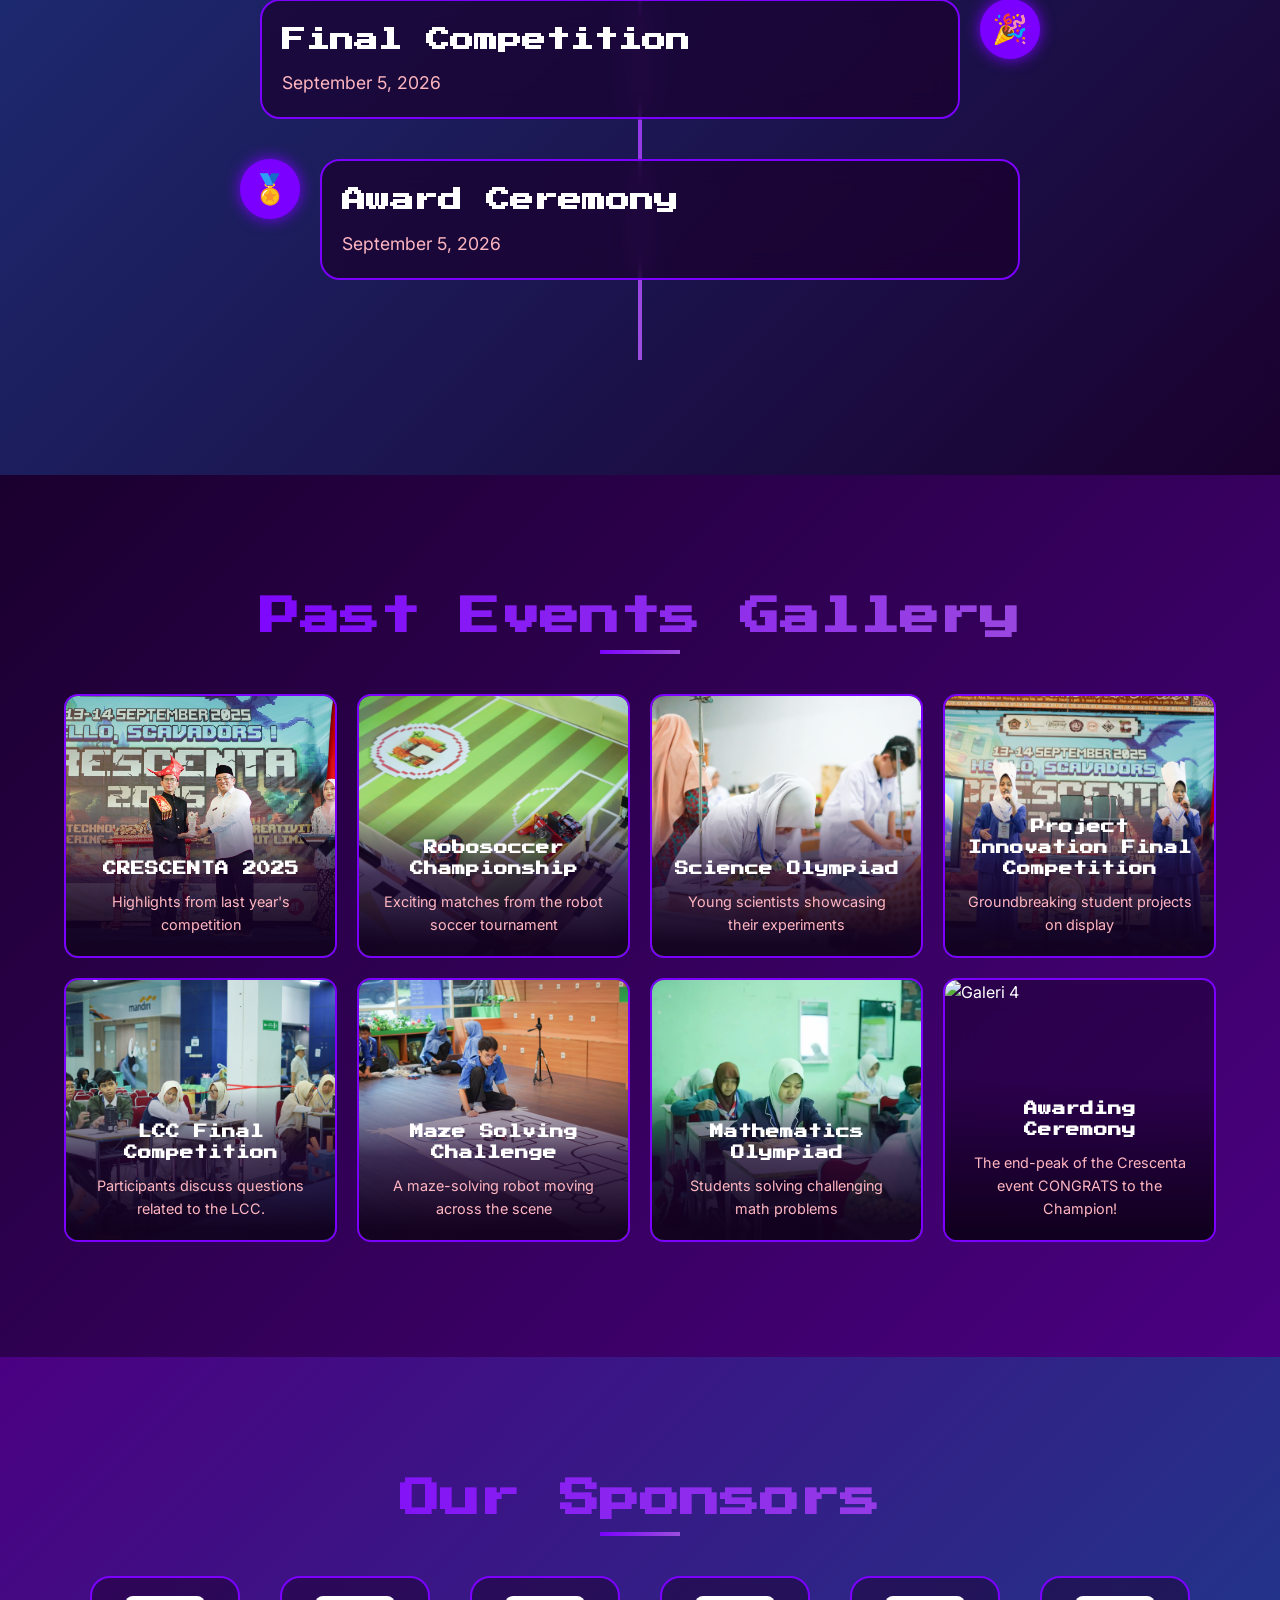
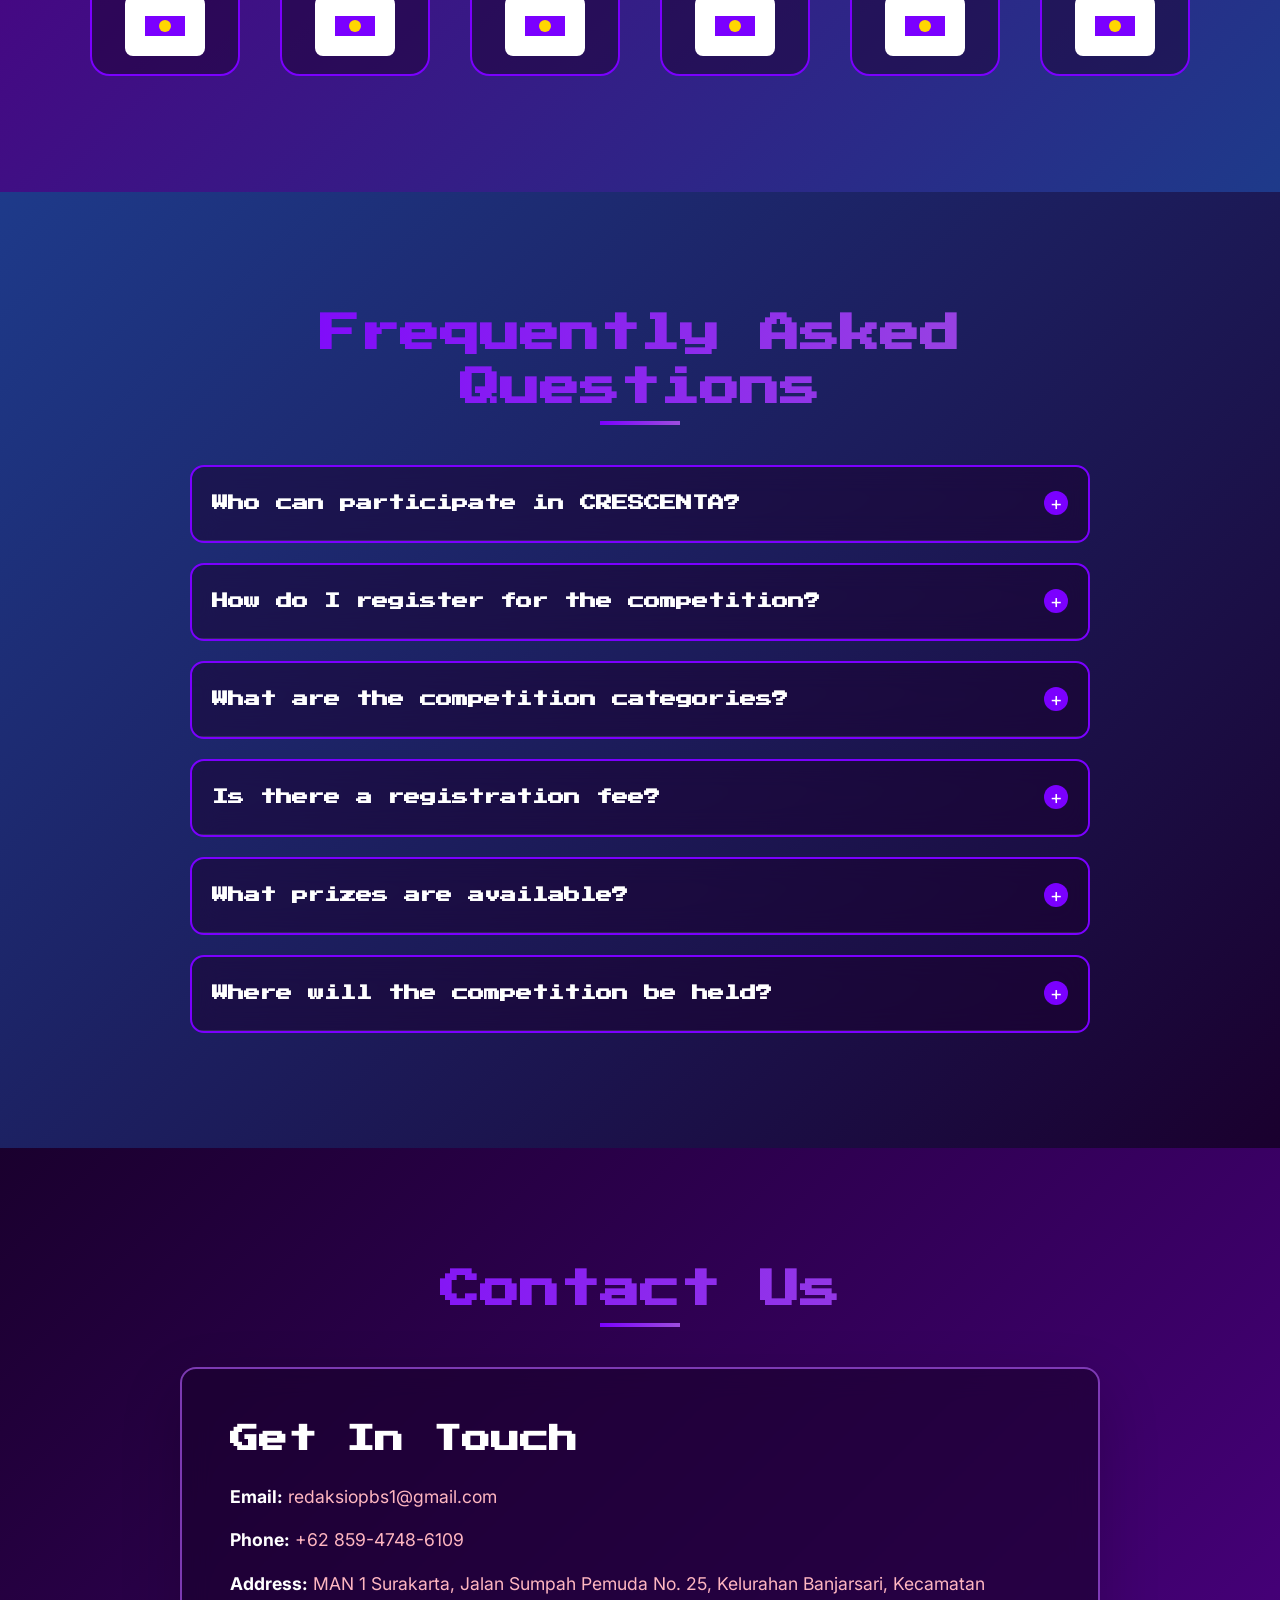
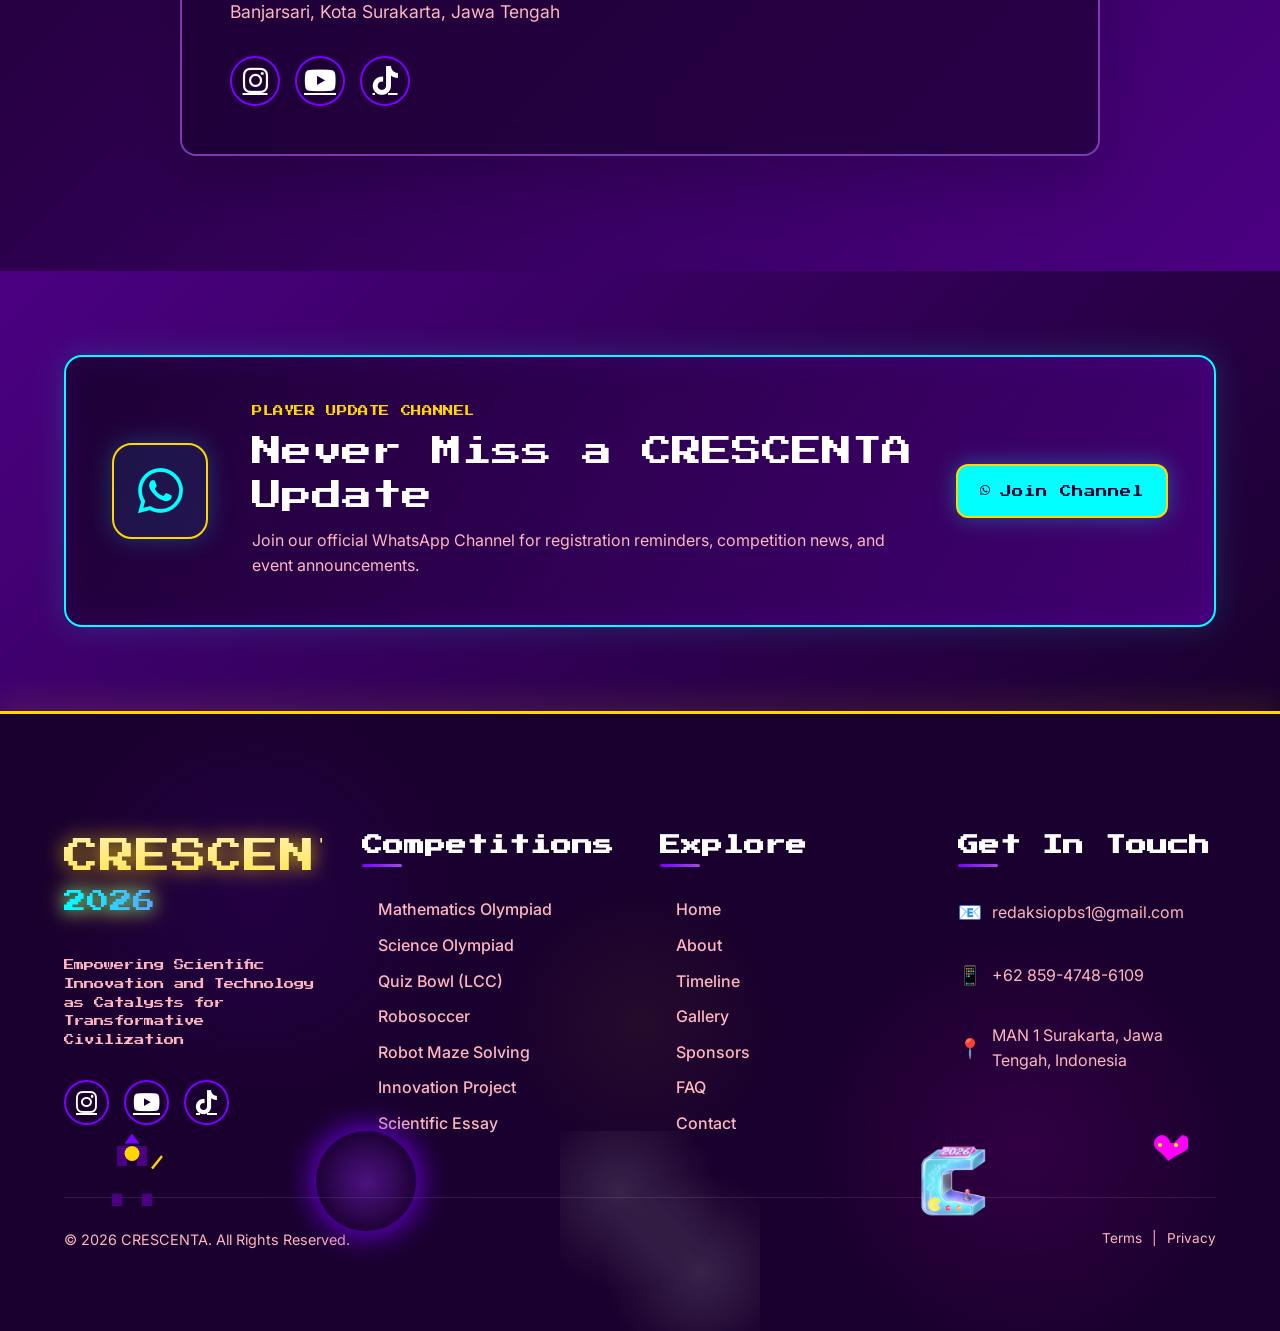
==== commit 485ab2b2: "Add files via upload" ====
--- a/index.html
+++ b/index.html
@@ -4,6 +4,8 @@
     <meta charset="UTF-8">
     <meta name="viewport" content="width=device-width, initial-scale=1.0">
     <title>CRESCENTA 2026</title>
+    <meta name="description" content="CRESCENTA 2026 — an annual science and technology competition by OPBS MAN 1 Surakarta.">
+    <meta name="theme-color" content="#1a002e">
     <link rel="preconnect" href="https://fonts.googleapis.com">
     <link rel="preconnect" href="https://fonts.gstatic.com" crossorigin>
     <link href="https://fonts.googleapis.com/css2?family=Press+Start+2P&family=Inter:wght@300;400;500;600&display=swap" rel="stylesheet">
@@ -12,8 +14,8 @@
 </head>
 <body>
     <!-- Cursor Effect -->
-    <div id="cursor"></div>
-    <div id="cursor-follower"></div>
+    <div id="cursor" aria-hidden="true"></div>
+    <div id="cursor-follower" aria-hidden="true"></div>
 
     <!-- Background Layers -->
     <div class="background">
@@ -62,11 +64,11 @@
     <!-- Main Content -->
     <div id="main-content">
         <!-- Navigation -->
-        <nav>
+        <nav aria-label="Main navigation">
     <a href="#hero" class="logo">
         <img src="assets/logo.webp" alt="Logo CRESCENTA">
     </a>
-    <ul class="nav-links">
+    <ul class="nav-links" id="primary-navigation">
         <!-- ... -->
                 <li><a href="#hero">Home</a></li>
                 <li><a href="#about">About</a></li>
@@ -77,16 +79,16 @@
                 <li><a href="#faq">FAQ</a></li>
                 <li><a href="#contact">Contact</a></li>
             </ul>
-            <div class="menu-toggle" id="menu-toggle">
+            <button class="menu-toggle" id="menu-toggle" type="button" aria-label="Open navigation menu" aria-expanded="false" aria-controls="primary-navigation">
                 <span></span>
                 <span></span>
                 <span></span>
-            </div>
+            </button>
         </nav>
 
         <!-- Hero Section -->
         <section id="hero" class="section">
-            <<div class="hero-content">
+            <div class="hero-content">
                 <p class="insert-coin">✦ Insert Coin To Continue ✦</p>
                 <h1>CRESCENTA <span>2026</span></h1>
                 <img src="assets/star.png" alt="Star" class="title-star">
@@ -95,16 +97,8 @@
                 <!-- Bagian Tombol -->
                 <div class="hero-buttons">
                     <a href="#competitions" class="btn-primary">Explore Competitions</a>
-                    <a href="https://forms.gle/GikRLcuFebFgLspZA" target="_blank" class="btn-secondary">Register Now</a>
-                    <a href="https://drive.google.com/drive/folders/113uXKgDkNOpQnDNucdJxl0gSAAKfzFbl?usp=drive_link" target="_blank" class="btn-tertiary">GuideBook</a>
-                </div>
-                
-                <!-- Indikator Scroll 
-                <div class="scroll-indicator">
-                    <div class="mouse">
-                        <div class="wheel"></div>
-                    </div>
-                    <p>Scroll Down</p>
+                    <a href="https://forms.gle/GikRLcuFebFgLspZA" target="_blank" rel="noopener noreferrer" class="btn-secondary">Register Now</a>
+                    <a href="https://drive.google.com/drive/folders/113uXKgDkNOpQnDNucdJxl0gSAAKfzFbl?usp=drive_link" target="_blank" rel="noopener noreferrer" class="btn-tertiary">GuideBook</a>
                 </div>
                 
                 <!-- Hero Characters (Dikembalikan) -->
@@ -132,7 +126,6 @@
                         <div class="floating-book"></div>
                     </div>
                 </div>
-            </div>
             <!-- ============================================== -->
                 <!-- 3 BOX  -->
                 <!-- ============================================== -->
@@ -555,6 +548,23 @@
             </div>
         </section>
 
+        <section id="whatsapp-channel" class="section channel-section" aria-labelledby="channel-title">
+            <div class="container">
+                <div class="channel-card">
+                    <div class="channel-icon" aria-hidden="true"><i class="fa-brands fa-whatsapp"></i></div>
+                    <div class="channel-copy">
+                        <p class="channel-kicker">PLAYER UPDATE CHANNEL</p>
+                        <h2 id="channel-title">Never Miss a CRESCENTA Update</h2>
+                        <p>Join our official WhatsApp Channel for registration reminders, competition news, and event announcements.</p>
+                    </div>
+                    <a class="channel-button" href="https://whatsapp.com/channel/0029Vb8fw8V8aKvDAL3Z5z3q" target="_blank" rel="noopener noreferrer">
+                        <i class="fa-brands fa-whatsapp" aria-hidden="true"></i>
+                        Join Channel
+                    </a>
+                </div>
+            </div>
+        </section>
+
         <!-- Footer -->
         <footer>
             <div class="footer-content">
@@ -643,4 +653,4 @@
     <script src="https://unpkg.com/@studio-freight/lenis@1.0.42"></script>
     <script src="script.js"></script>
 </body>
-</html>+</html>
--- a/style.css
+++ b/style.css
@@ -2773,4 +2773,612 @@
 .gallery-overlay p {
     font-size: 0.85rem; /* Ukuran deskripsi sedikit dikecilkan */
 }
-}+}
+
+/* =========================================================
+   PRODUCTION POLISH — responsive, accessible, touch-friendly
+   ========================================================= */
+
+html {
+    scroll-behavior: smooth;
+    scroll-padding-top: 88px;
+}
+
+body {
+    width: 100%;
+    min-height: 100vh;
+    height: auto;
+    line-height: 1.6;
+    text-rendering: optimizeLegibility;
+    -webkit-font-smoothing: antialiased;
+}
+
+img {
+    max-width: 100%;
+}
+
+a, button, .faq-question {
+    -webkit-tap-highlight-color: transparent;
+}
+
+a:focus-visible,
+button:focus-visible,
+.faq-question:focus-visible {
+    outline: 3px solid var(--golden-yellow);
+    outline-offset: 4px;
+}
+
+.container {
+    width: min(100%, 1200px);
+}
+
+.section {
+    min-height: auto;
+    padding: clamp(76px, 9vw, 120px) clamp(20px, 5vw, 72px);
+}
+
+.section-title {
+    max-width: 950px;
+    margin-inline: auto;
+    font-size: clamp(1.55rem, 3.2vw, 2.5rem);
+    line-height: 1.35;
+}
+
+nav {
+    min-height: 76px;
+    padding: 8px clamp(20px, 4vw, 64px);
+    gap: 24px;
+    background: rgba(18, 0, 31, 0.86);
+    border-bottom-width: 2px;
+}
+
+.logo img {
+    height: clamp(44px, 5vw, 58px);
+}
+
+.nav-links {
+    align-items: center;
+    justify-content: flex-end;
+    gap: clamp(12px, 1.55vw, 28px);
+}
+
+.nav-links a {
+    font-size: clamp(0.72rem, 0.9vw, 0.92rem);
+    white-space: nowrap;
+}
+
+.menu-toggle {
+    width: 46px;
+    height: 46px;
+    padding: 0;
+    align-items: center;
+    justify-content: center;
+    border: 1px solid rgba(255, 215, 0, 0.45);
+    border-radius: 10px;
+    background: rgba(123, 0, 255, 0.18);
+}
+
+.menu-toggle span {
+    width: 23px;
+    flex: 0 0 3px;
+    border-radius: 999px;
+}
+
+#hero {
+    min-height: 100svh;
+    padding-top: clamp(120px, 16vh, 170px);
+    padding-bottom: clamp(95px, 12vh, 130px);
+}
+
+.hero-content {
+    width: min(100%, 920px);
+    padding-inline: clamp(12px, 4vw, 36px);
+}
+
+#hero h1 {
+    font-size: clamp(2.25rem, 6vw, 4.8rem);
+    line-height: 1.25;
+}
+
+#hero h1 span {
+    margin-top: 12px;
+    font-size: clamp(1.45rem, 3.6vw, 2.65rem);
+}
+
+.insert-coin {
+    font-size: clamp(0.55rem, 1.25vw, 0.75rem);
+    line-height: 1.8;
+}
+
+.subtitle {
+    max-width: 680px;
+    font-size: clamp(0.62rem, 1.3vw, 0.82rem);
+}
+
+.hero-buttons {
+    gap: 14px;
+}
+
+.btn-primary, .btn-secondary, .btn-tertiary {
+    min-height: 50px;
+    padding: 15px 22px;
+    border-radius: 12px;
+    font-size: clamp(0.65rem, 1vw, 0.82rem);
+    line-height: 1.35;
+    display: inline-flex;
+    align-items: center;
+    justify-content: center;
+}
+
+.about-content {
+    display: grid;
+    grid-template-columns: minmax(0, 1.15fr) minmax(280px, 0.85fr);
+    gap: clamp(36px, 6vw, 78px);
+}
+
+.about-text,
+.about-image,
+.contact-info {
+    min-width: 0;
+}
+
+.about-stats {
+    width: min(100%, 1200px);
+    margin: clamp(45px, 7vw, 76px) auto 0;
+    grid-template-columns: repeat(3, minmax(0, 1fr));
+}
+
+.stat-box,
+.competition-card > div,
+.timeline-content,
+.gallery-item,
+.faq-item,
+.contact-info,
+.channel-card {
+    backdrop-filter: blur(14px);
+    -webkit-backdrop-filter: blur(14px);
+}
+
+.stat-box {
+    border-radius: 14px;
+}
+
+.competitions-grid {
+    grid-template-columns: repeat(3, minmax(0, 1fr));
+    gap: 24px;
+}
+
+.competition-card {
+    height: 345px;
+}
+
+.card-front, .card-back {
+    border-radius: 14px;
+    padding: 26px 22px;
+}
+
+.competition-card h3 {
+    line-height: 1.55;
+}
+
+.competition-card p,
+.competition-card ul {
+    line-height: 1.55;
+}
+
+.gallery-grid {
+    grid-template-columns: repeat(4, minmax(0, 1fr));
+    gap: 20px;
+}
+
+.gallery-item {
+    border-radius: 14px;
+    min-height: 260px;
+}
+
+.gallery-img {
+    height: 100%;
+    min-height: 260px;
+}
+
+.gallery-overlay {
+    opacity: 1;
+    min-height: 58%;
+    display: flex;
+    flex-direction: column;
+    justify-content: flex-end;
+    background: linear-gradient(to top, rgba(18, 0, 31, 0.98) 8%, rgba(26, 0, 46, 0.76) 55%, transparent 100%);
+}
+
+.gallery-overlay h3 {
+    font-size: 0.85rem;
+    line-height: 1.55;
+}
+
+.faq-grid {
+    width: min(100%, 900px);
+    margin-inline: auto;
+}
+
+.faq-item {
+    border-radius: 14px;
+}
+
+.faq-question {
+    min-height: 74px;
+    gap: 18px;
+}
+
+.faq-question h3 {
+    font-size: clamp(0.78rem, 1.3vw, 1.02rem);
+    line-height: 1.65;
+}
+
+.faq-answer p {
+    padding-bottom: 20px;
+}
+
+.contact-content {
+    width: min(100%, 920px);
+    margin-inline: auto;
+}
+
+.contact-info {
+    padding: clamp(26px, 5vw, 48px);
+    border: 2px solid rgba(157, 78, 221, 0.75);
+    border-radius: 16px;
+    background: rgba(26, 0, 46, 0.64);
+    box-shadow: 0 22px 60px rgba(0, 0, 0, 0.2);
+}
+
+.contact-info p {
+    overflow-wrap: anywhere;
+}
+
+.channel-section {
+    padding-block: clamp(56px, 7vw, 84px);
+    background: linear-gradient(135deg, var(--indigo), var(--deep-purple));
+}
+
+.channel-card {
+    display: grid;
+    grid-template-columns: auto minmax(0, 1fr) auto;
+    align-items: center;
+    gap: clamp(22px, 4vw, 44px);
+    padding: clamp(28px, 4vw, 46px);
+    border: 2px solid var(--neon-cyan);
+    border-radius: 18px;
+    background: linear-gradient(120deg, rgba(26, 0, 46, 0.92), rgba(75, 0, 130, 0.78));
+    box-shadow: 0 0 32px rgba(0, 255, 255, 0.16), inset 0 0 32px rgba(123, 0, 255, 0.14);
+}
+
+.channel-icon {
+    width: clamp(68px, 8vw, 96px);
+    aspect-ratio: 1;
+    display: grid;
+    place-items: center;
+    border: 2px solid var(--golden-yellow);
+    border-radius: 20px;
+    color: var(--neon-cyan);
+    background: rgba(0, 255, 255, 0.08);
+    box-shadow: 0 0 24px rgba(0, 255, 255, 0.24);
+    font-size: clamp(2.1rem, 4vw, 3.2rem);
+}
+
+.channel-kicker {
+    margin-bottom: 10px;
+    color: var(--golden-yellow);
+    font: 0.65rem/1.6 'Press Start 2P', cursive;
+    letter-spacing: 0.06em;
+}
+
+.channel-copy h2 {
+    margin-bottom: 10px;
+    color: var(--white);
+    font: clamp(1.2rem, 2.4vw, 1.9rem)/1.45 'Press Start 2P', cursive;
+}
+
+.channel-copy > p:last-child {
+    color: var(--soft-pink);
+}
+
+.channel-button {
+    min-height: 54px;
+    padding: 16px 22px;
+    display: inline-flex;
+    align-items: center;
+    justify-content: center;
+    gap: 10px;
+    border: 2px solid var(--golden-yellow);
+    border-radius: 12px;
+    color: var(--deep-purple);
+    background: var(--neon-cyan);
+    box-shadow: 0 0 22px rgba(0, 255, 255, 0.32);
+    text-decoration: none;
+    white-space: nowrap;
+    font: 0.72rem/1.4 'Press Start 2P', cursive;
+    transition: transform 0.25s ease, box-shadow 0.25s ease;
+}
+
+.channel-button:hover {
+    transform: translateY(-4px);
+    box-shadow: 0 0 34px rgba(0, 255, 255, 0.55);
+}
+
+footer {
+    padding-top: clamp(78px, 9vw, 120px);
+}
+
+@media (max-width: 1100px) {
+    .competitions-grid {
+        grid-template-columns: repeat(2, minmax(0, 1fr));
+    }
+
+    .gallery-grid {
+        grid-template-columns: repeat(2, minmax(0, 1fr));
+    }
+}
+
+@media (max-width: 900px) {
+    body.menu-open {
+        overflow: hidden;
+    }
+
+    nav {
+        min-height: 68px;
+        padding-block: 8px;
+    }
+
+    .menu-toggle {
+        display: flex;
+    }
+
+    .nav-links {
+        position: fixed;
+        inset: 68px 0 auto auto;
+        width: min(88vw, 380px);
+        height: calc(100svh - 68px);
+        padding: 22px;
+        display: flex;
+        align-items: stretch;
+        justify-content: flex-start;
+        gap: 5px;
+        overflow-y: auto;
+        transform: translateX(105%);
+        transition: transform 0.3s ease;
+        background: rgba(18, 0, 31, 0.98);
+        border-left: 2px solid var(--golden-yellow);
+        box-shadow: -22px 0 55px rgba(0, 0, 0, 0.38);
+    }
+
+    .nav-links.active {
+        left: auto;
+        transform: translateX(0);
+    }
+
+    .nav-links a {
+        display: block;
+        padding: 15px 12px;
+        border-bottom: 1px solid rgba(255, 255, 255, 0.09);
+        font-family: 'Press Start 2P', cursive;
+        font-size: 0.68rem;
+        line-height: 1.5;
+    }
+
+    .about-content {
+        grid-template-columns: 1fr;
+    }
+
+    .about-image {
+        width: 100%;
+        height: clamp(220px, 52vw, 360px);
+    }
+
+    .about-stats {
+        grid-template-columns: 1fr;
+    }
+
+    .channel-card {
+        grid-template-columns: auto minmax(0, 1fr);
+    }
+
+    .channel-button {
+        grid-column: 1 / -1;
+        width: 100%;
+    }
+}
+
+@media (max-width: 640px) {
+    .ufo,
+    .patrol-robot {
+        display: none;
+    }
+
+    .crt-vignette {
+        opacity: 0.4;
+    }
+
+    .stat-box,
+    .competition-card > div,
+    .timeline-content,
+    .gallery-item,
+    .faq-item,
+    .contact-info,
+    .channel-card {
+        backdrop-filter: none;
+        -webkit-backdrop-filter: none;
+    }
+
+    .section {
+        padding: 66px 18px;
+    }
+
+    #hero {
+        padding: 112px 14px 88px;
+    }
+
+    #hero h1 {
+        font-size: clamp(1.65rem, 9vw, 2.25rem) !important;
+        letter-spacing: 0;
+    }
+
+    #hero h1 span {
+        font-size: clamp(1.1rem, 6vw, 1.45rem) !important;
+    }
+
+    .title-star {
+        left: 4px;
+    }
+
+    .subtitle {
+        font-size: 0.56rem;
+        line-height: 1.9;
+    }
+
+    .hero-buttons {
+        display: grid;
+        grid-template-columns: 1fr;
+        width: min(100%, 330px);
+        margin-inline: auto;
+    }
+
+    .btn-primary, .btn-secondary, .btn-tertiary {
+        width: 100% !important;
+        min-height: 48px;
+        margin: 0 !important;
+        padding: 13px 14px !important;
+        font-size: 0.59rem !important;
+    }
+
+    .hero-characters .wizard,
+    .hero-characters .pacman,
+    .hero-characters .ghost,
+    .hero-characters .hero-robot {
+        width: 46px;
+        height: 46px;
+        opacity: 0.78;
+    }
+
+    .hero-robot {
+        right: 2%;
+        top: -8%;
+    }
+
+    .competitions-grid,
+    .gallery-grid {
+        grid-template-columns: 1fr;
+    }
+
+    .competition-card {
+        height: auto;
+        cursor: default;
+        perspective: none;
+    }
+
+    .card-front,
+    .card-back {
+        position: relative;
+        inset: auto;
+        height: auto;
+        transform: none !important;
+        backface-visibility: visible;
+    }
+
+    .card-front {
+        min-height: 190px;
+        border-radius: 14px 14px 0 0;
+    }
+
+    .card-back {
+        min-height: 0;
+        margin-top: -2px;
+        border-radius: 0 0 14px 14px;
+        align-items: flex-start;
+        text-align: left;
+    }
+
+    .card-back h3 {
+        display: none;
+    }
+
+    .gallery-item,
+    .gallery-img {
+        min-height: 230px;
+    }
+
+    .timeline {
+        padding-left: 0;
+    }
+
+    .timeline-item,
+    .timeline-item:nth-child(even) {
+        gap: 12px;
+    }
+
+    .timeline-content h3 {
+        line-height: 1.55;
+    }
+
+    .faq-question {
+        min-height: 68px;
+    }
+
+    .contact-info h3 {
+        font-size: 1.25rem;
+        line-height: 1.5;
+    }
+
+    .channel-card {
+        grid-template-columns: 1fr;
+        text-align: center;
+    }
+
+    .channel-icon {
+        margin-inline: auto;
+    }
+
+    .channel-copy h2 {
+        font-size: 1.05rem;
+    }
+
+    .footer-content {
+        grid-template-columns: 1fr;
+    }
+
+    .footer-brand,
+    .footer-contact,
+    .footer-links {
+        grid-column: 1;
+        text-align: center;
+        align-items: center;
+    }
+
+    .footer-title::after {
+        left: 50%;
+        transform: translateX(-50%);
+    }
+
+    .footer-links ul {
+        align-items: center;
+    }
+}
+
+@media (hover: none), (pointer: coarse) {
+    #cursor,
+    #cursor-follower {
+        display: none;
+    }
+
+    .gallery-item:hover,
+    .stat-box:hover,
+    .sponsor:hover,
+    .faq-item:hover {
+        transform: none;
+    }
+}
+
+@media (prefers-reduced-motion: reduce) {
+    html {
+        scroll-behavior: auto;
+    }
+}
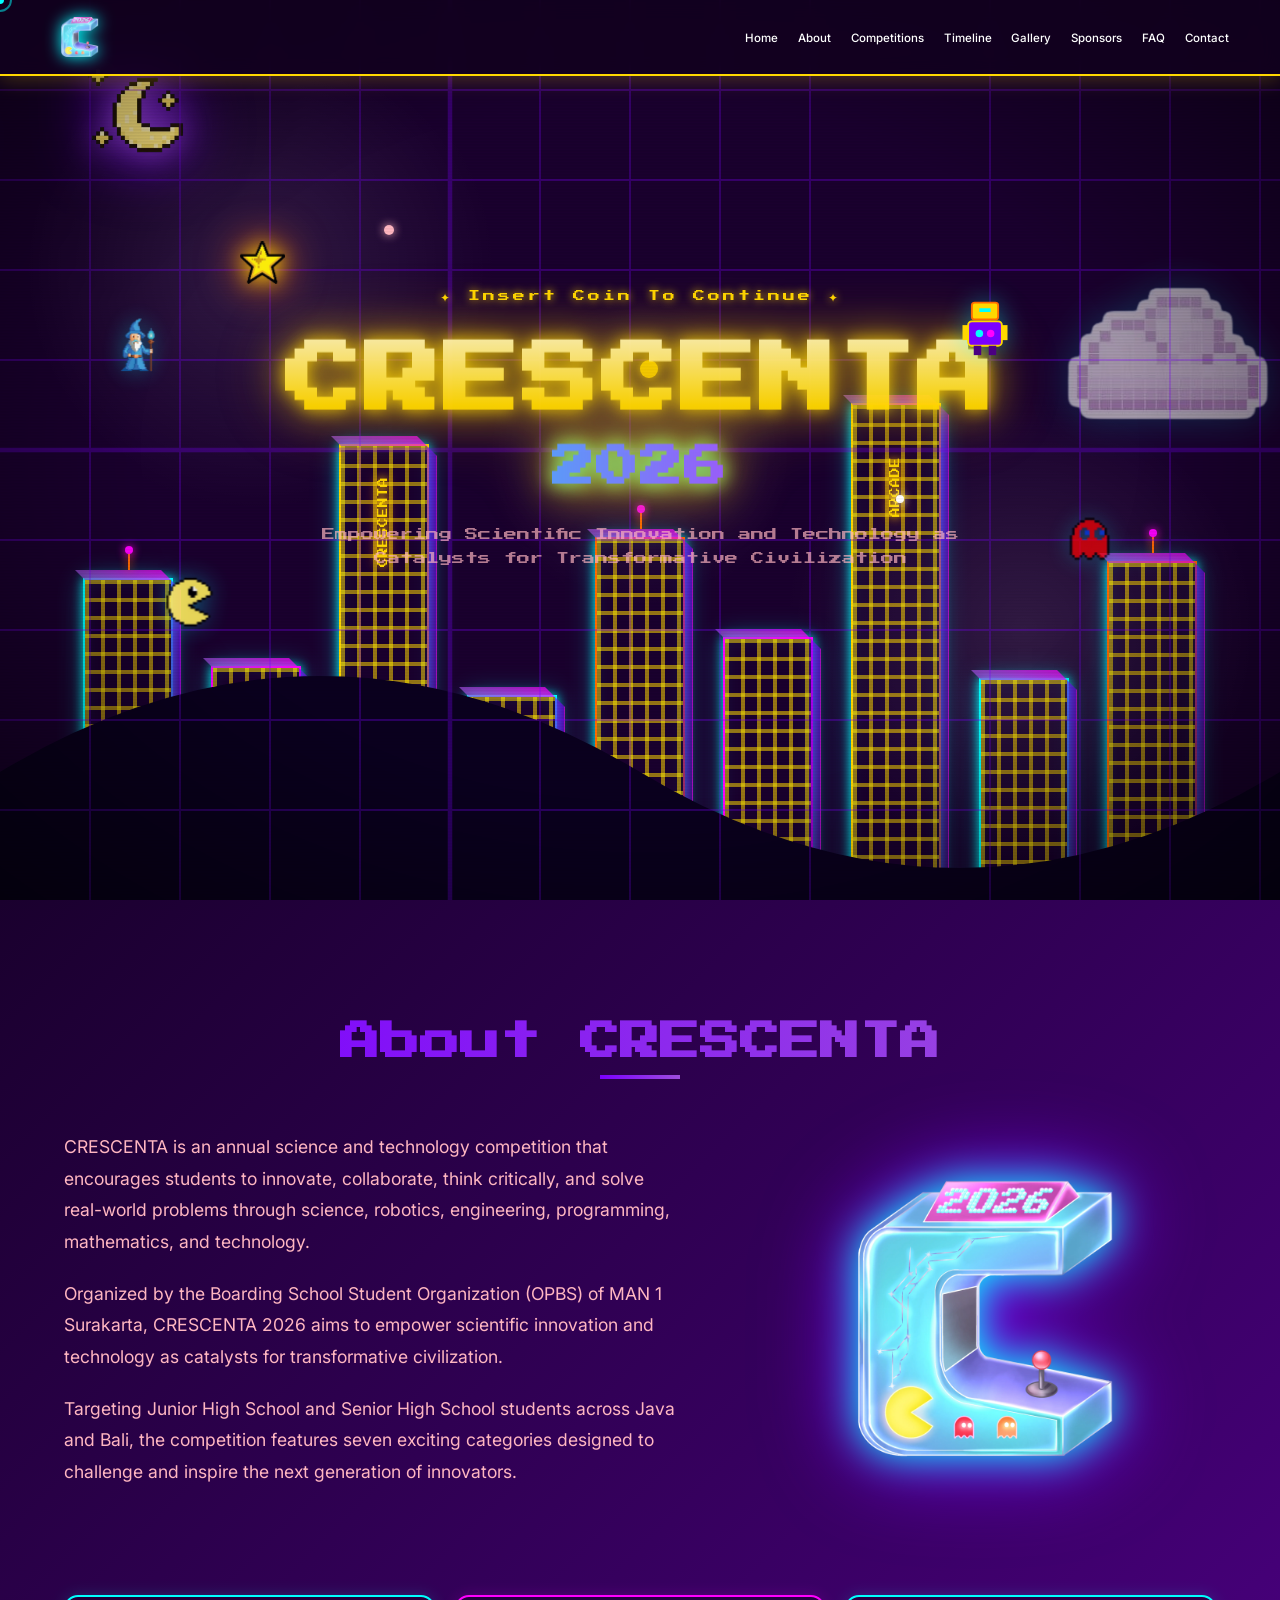
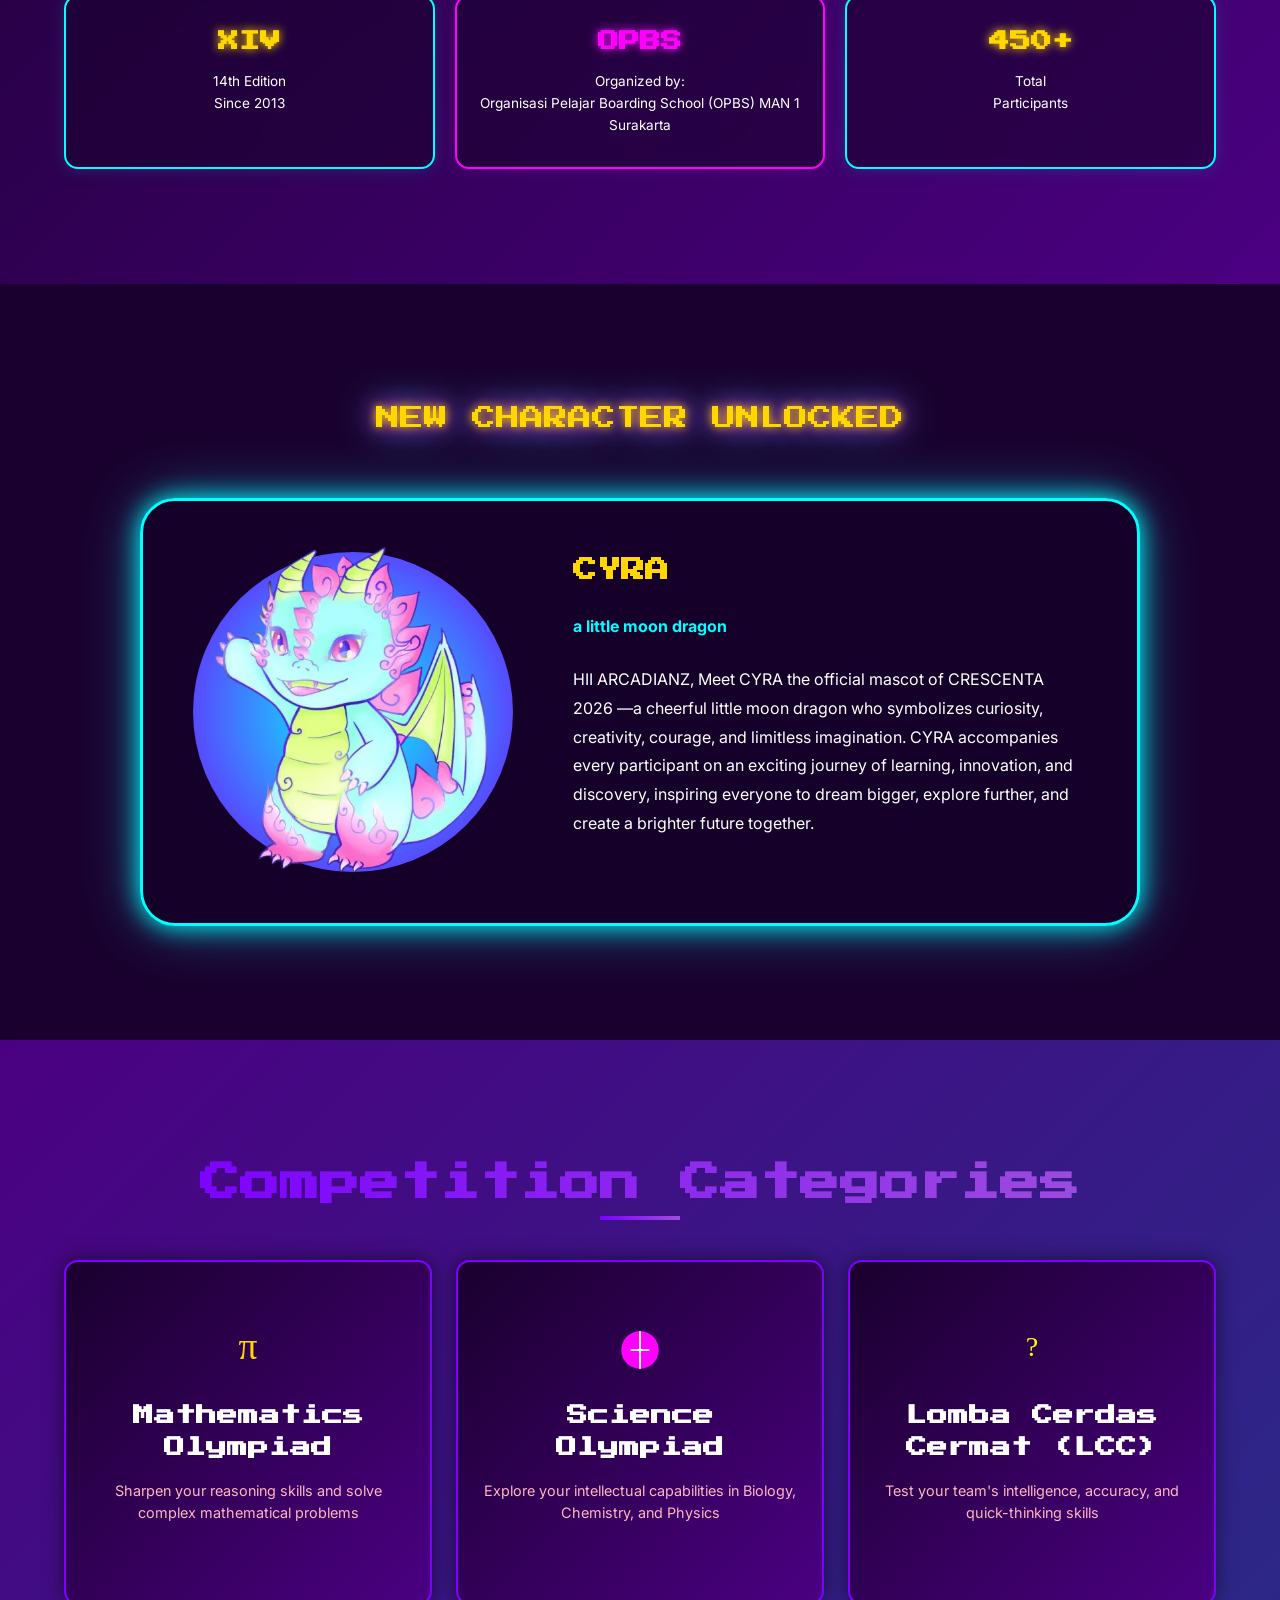
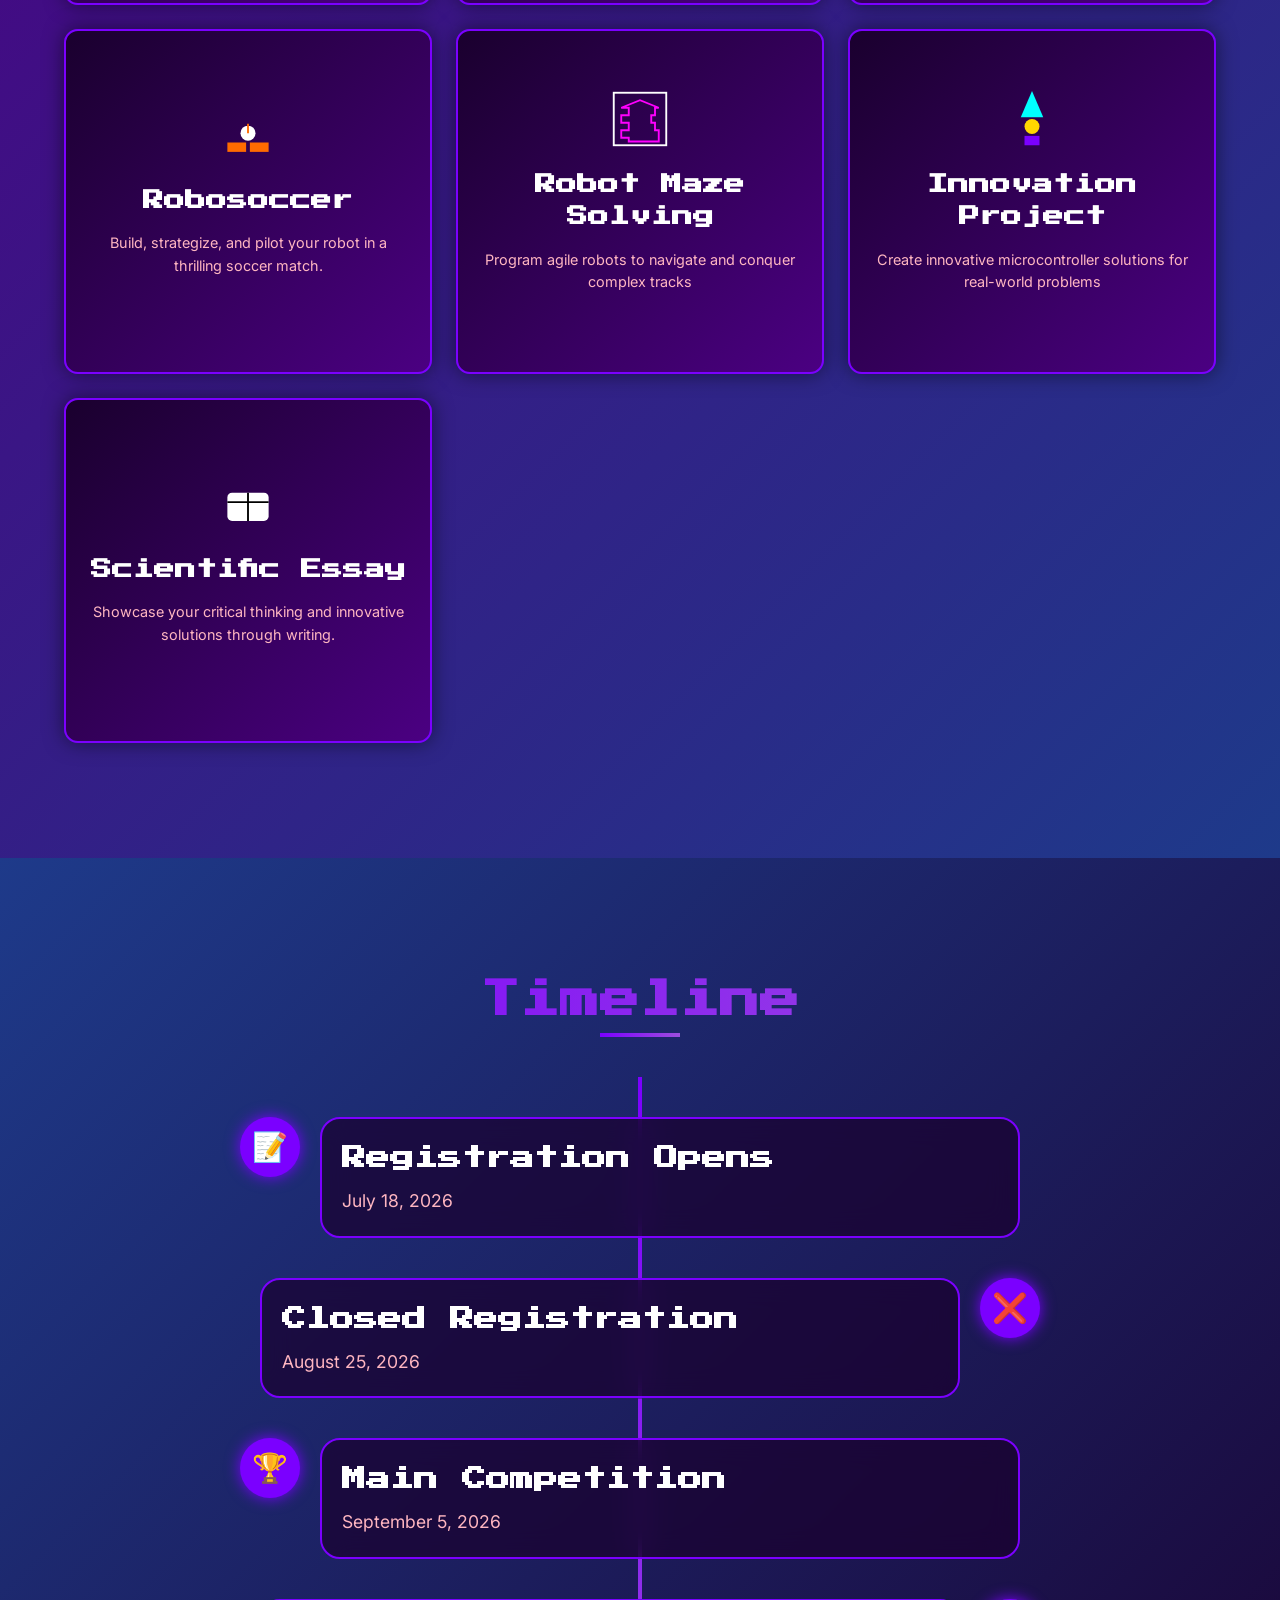
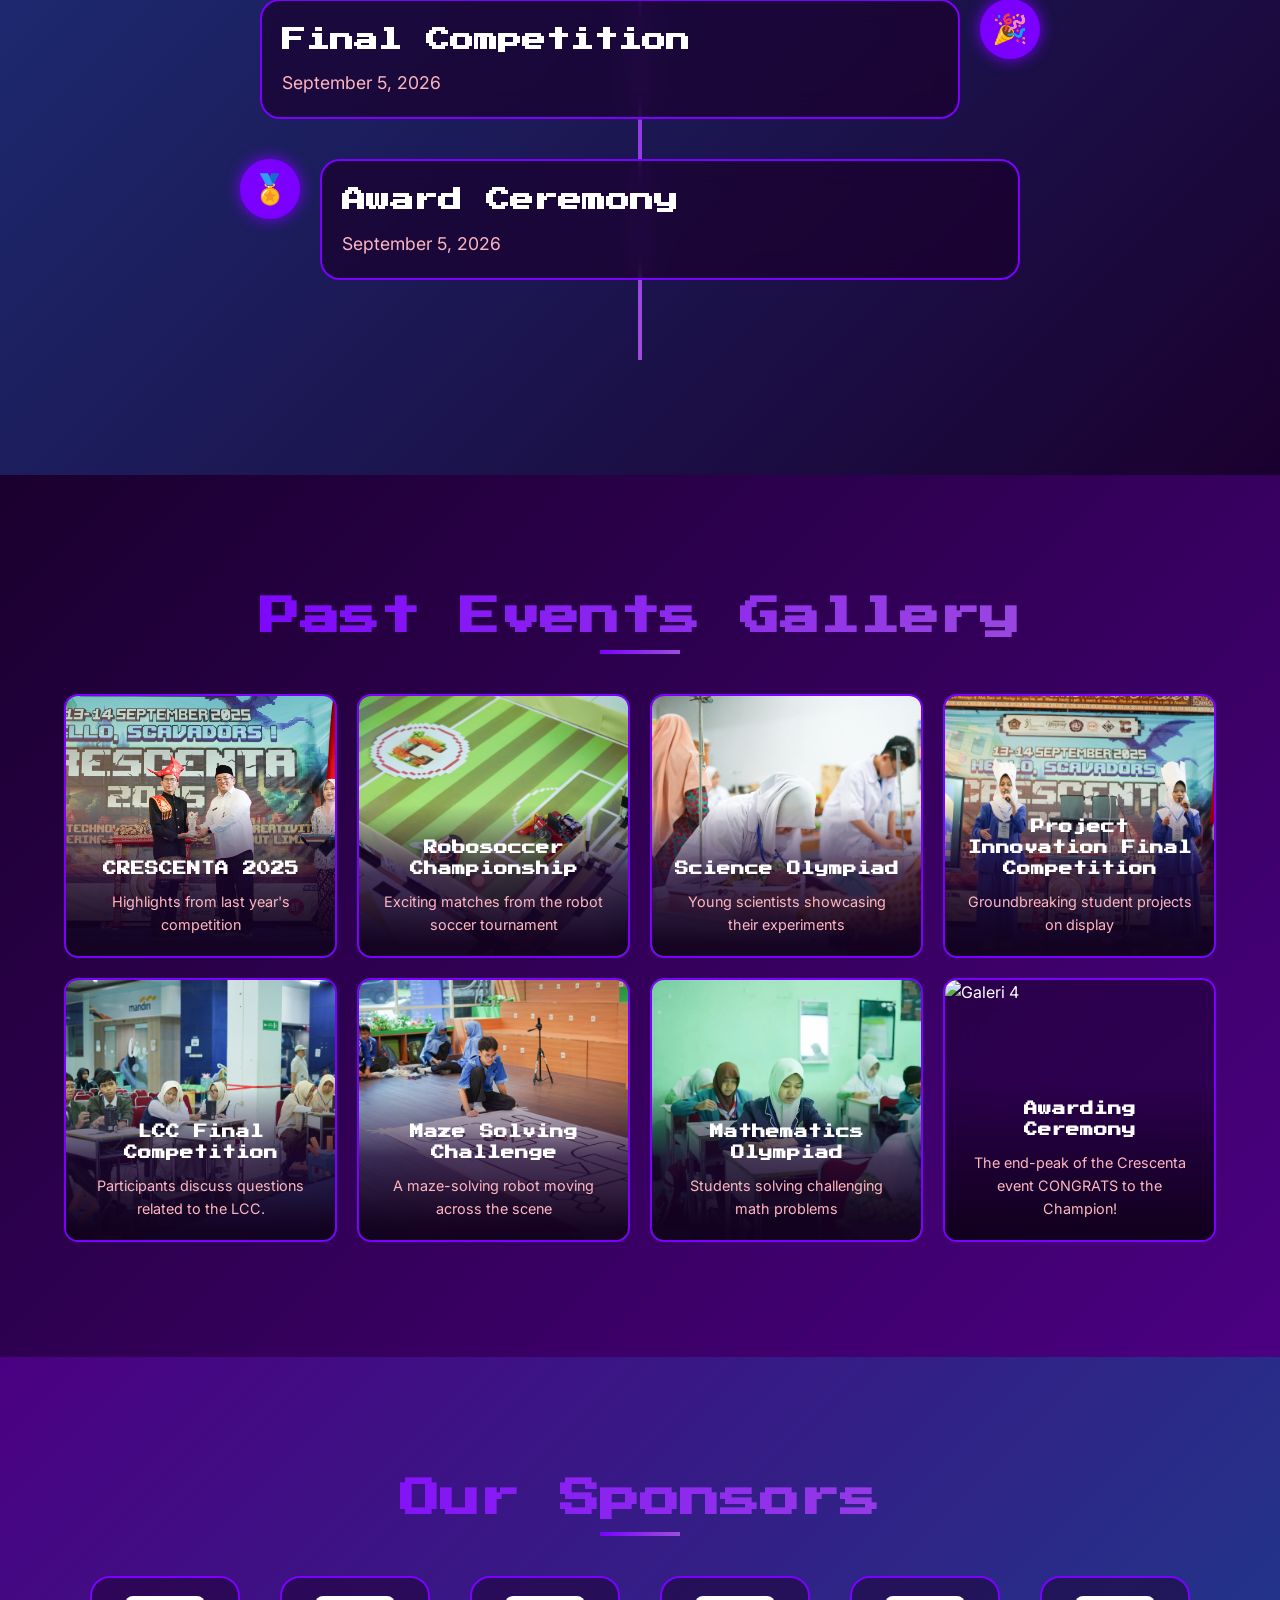
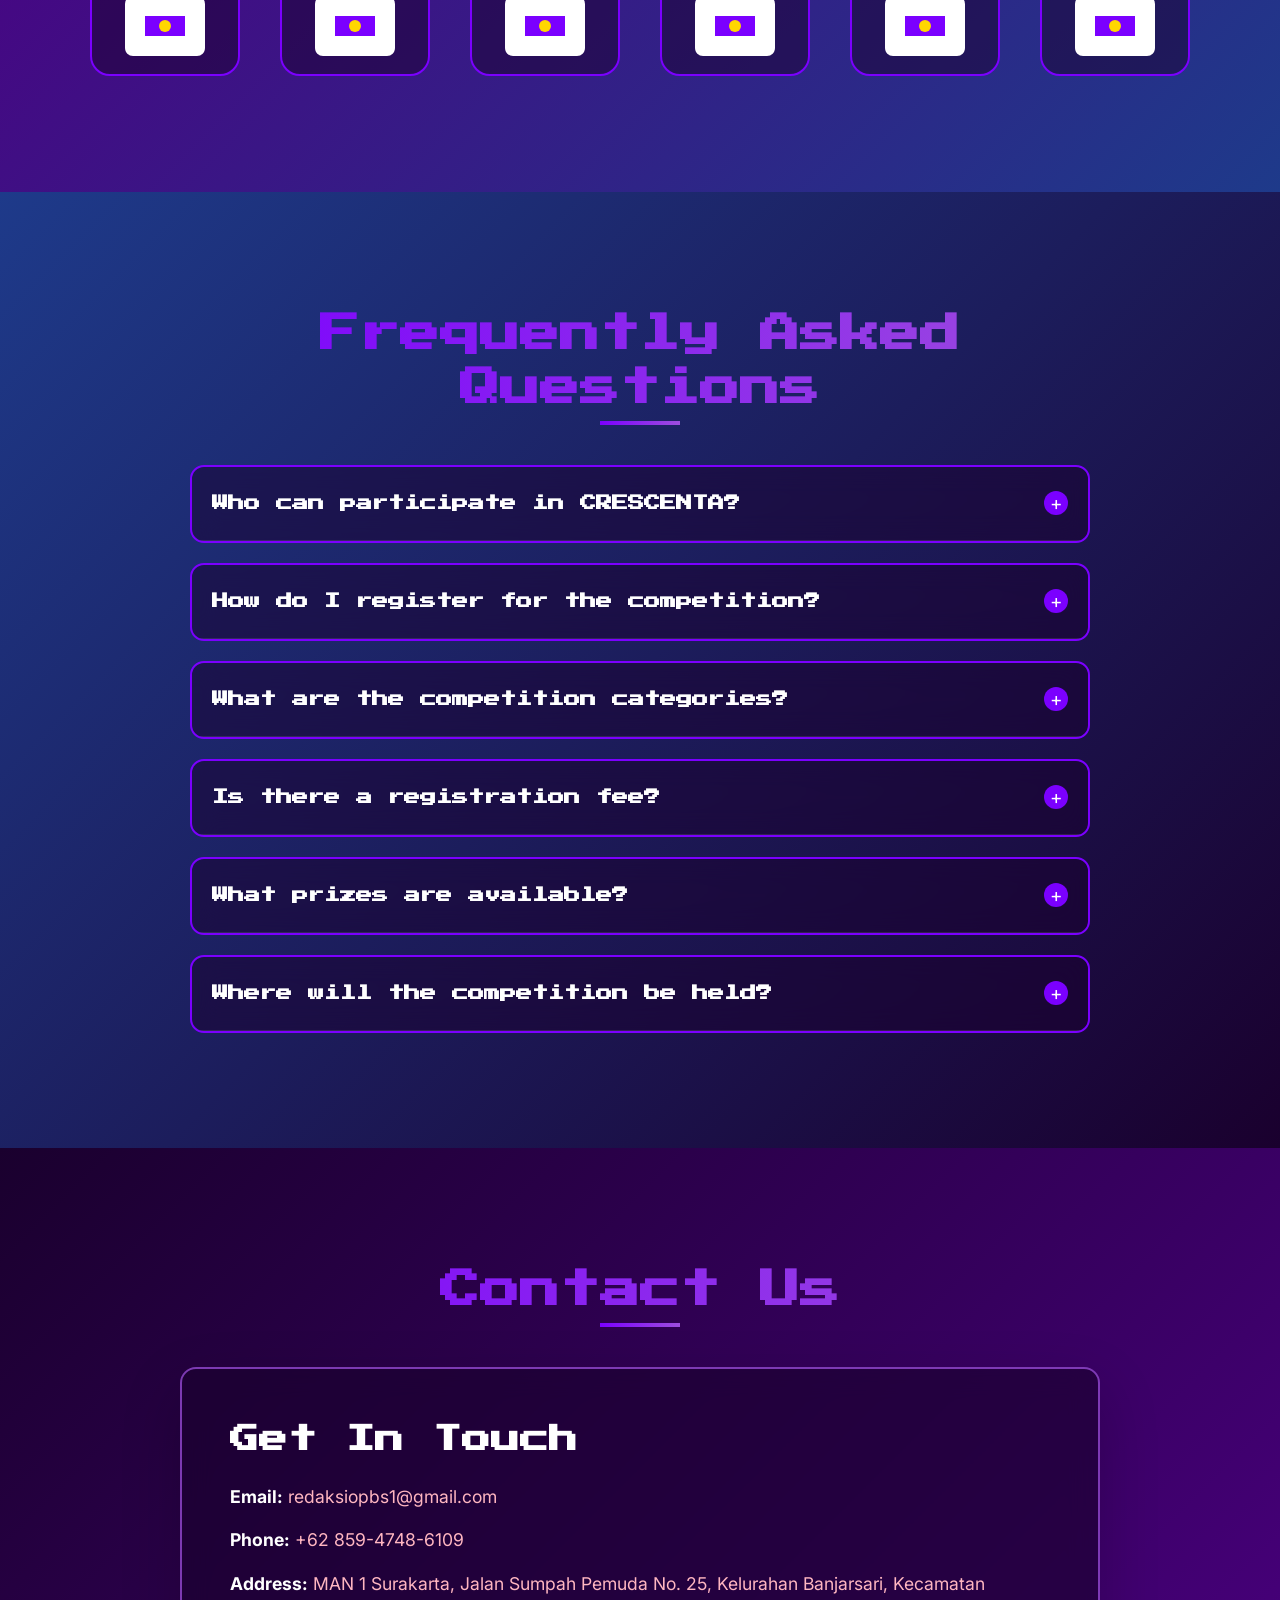
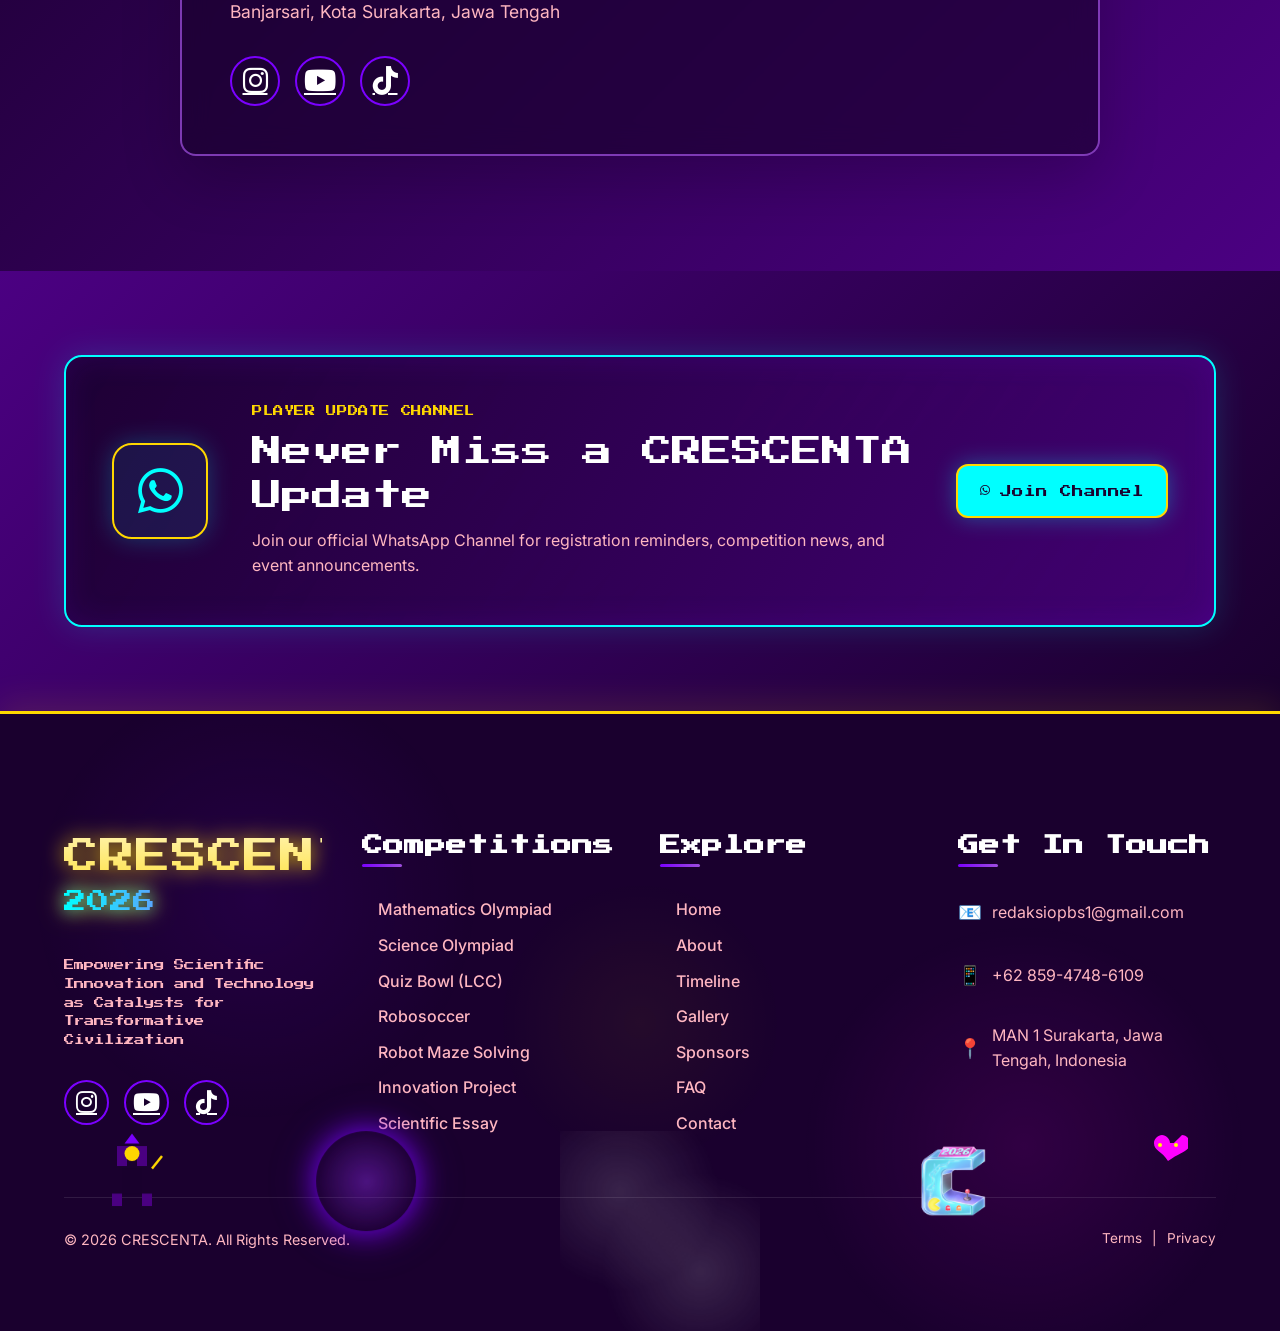
==== commit 21d40cd3: "Add files via upload" ====
--- a/index.html
+++ b/index.html
@@ -4,6 +4,7 @@
     <meta charset="UTF-8">
     <meta name="viewport" content="width=device-width, initial-scale=1.0">
     <title>CRESCENTA 2026</title>
+    <link rel="icon" type="image/webp" href="assets/logo.webp">
     <meta name="description" content="CRESCENTA 2026 — an annual science and technology competition by OPBS MAN 1 Surakarta.">
     <meta name="theme-color" content="#1a002e">
     <link rel="preconnect" href="https://fonts.googleapis.com">
